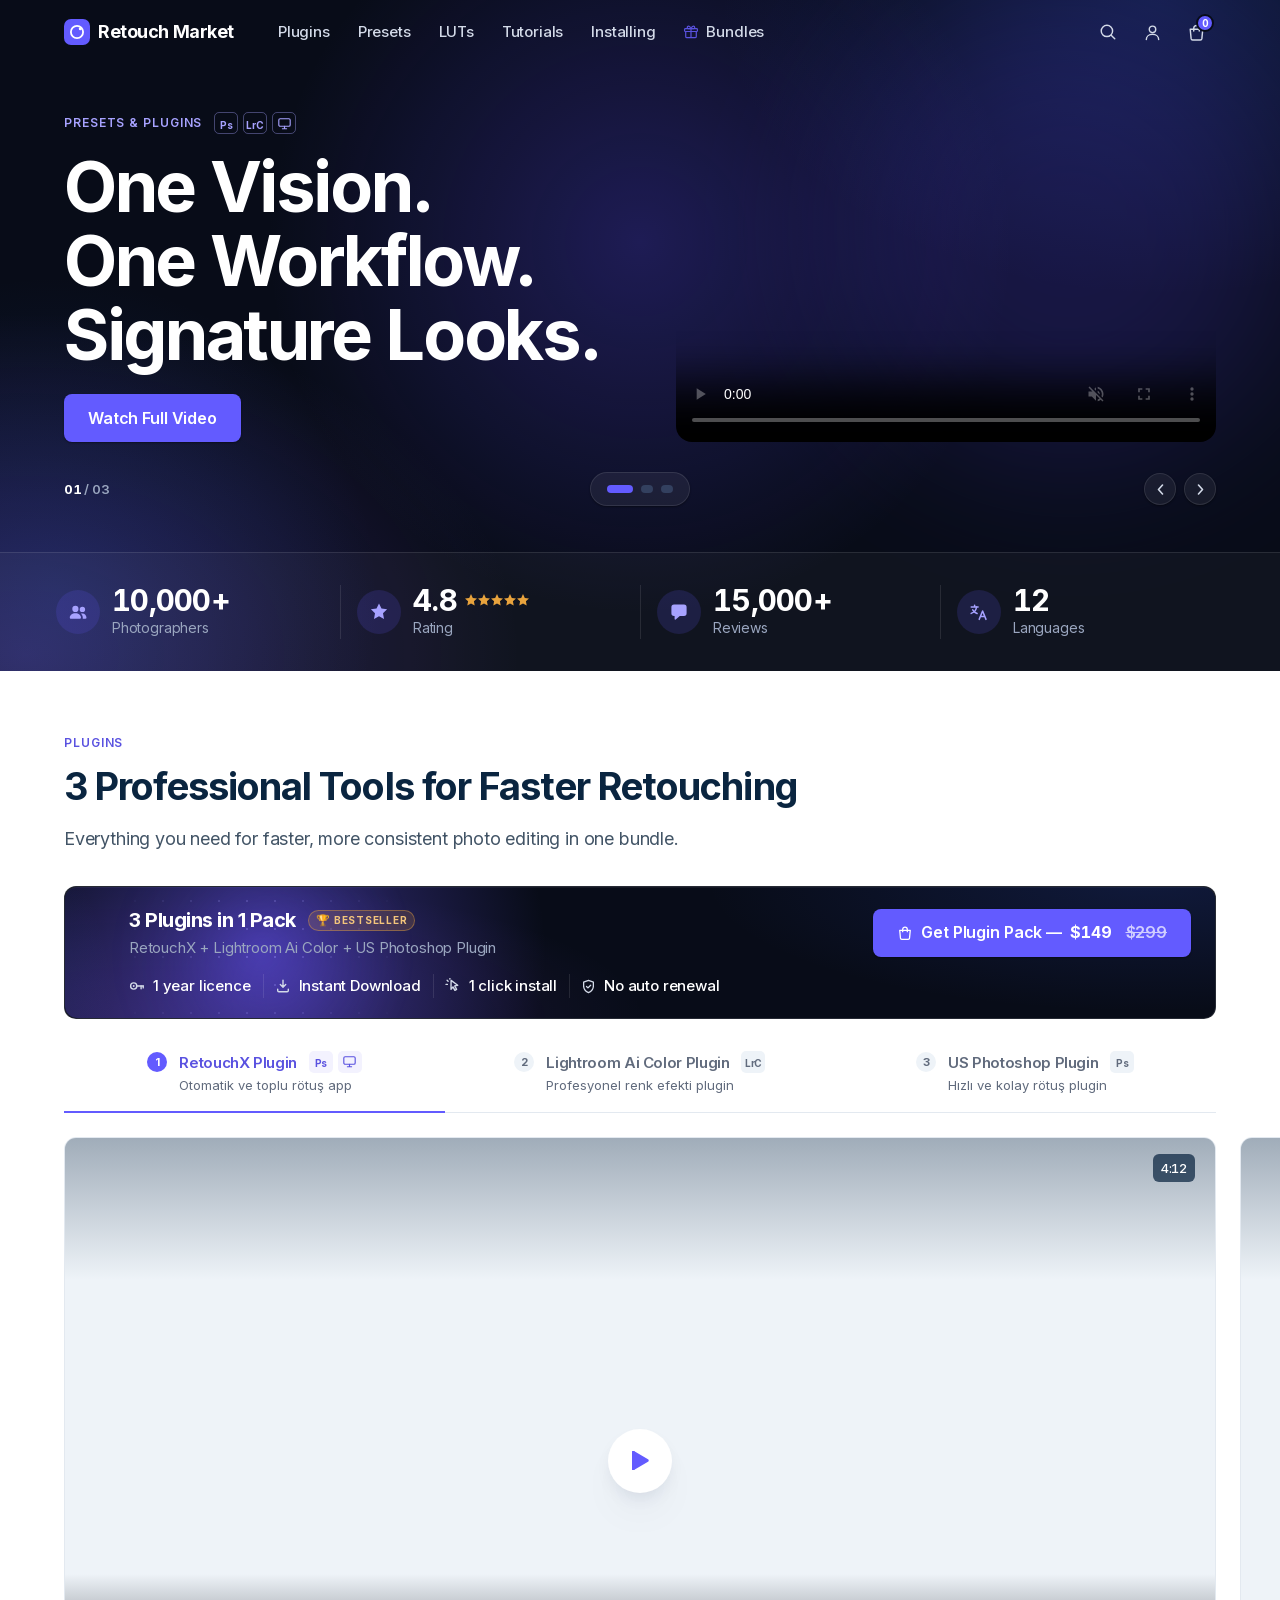
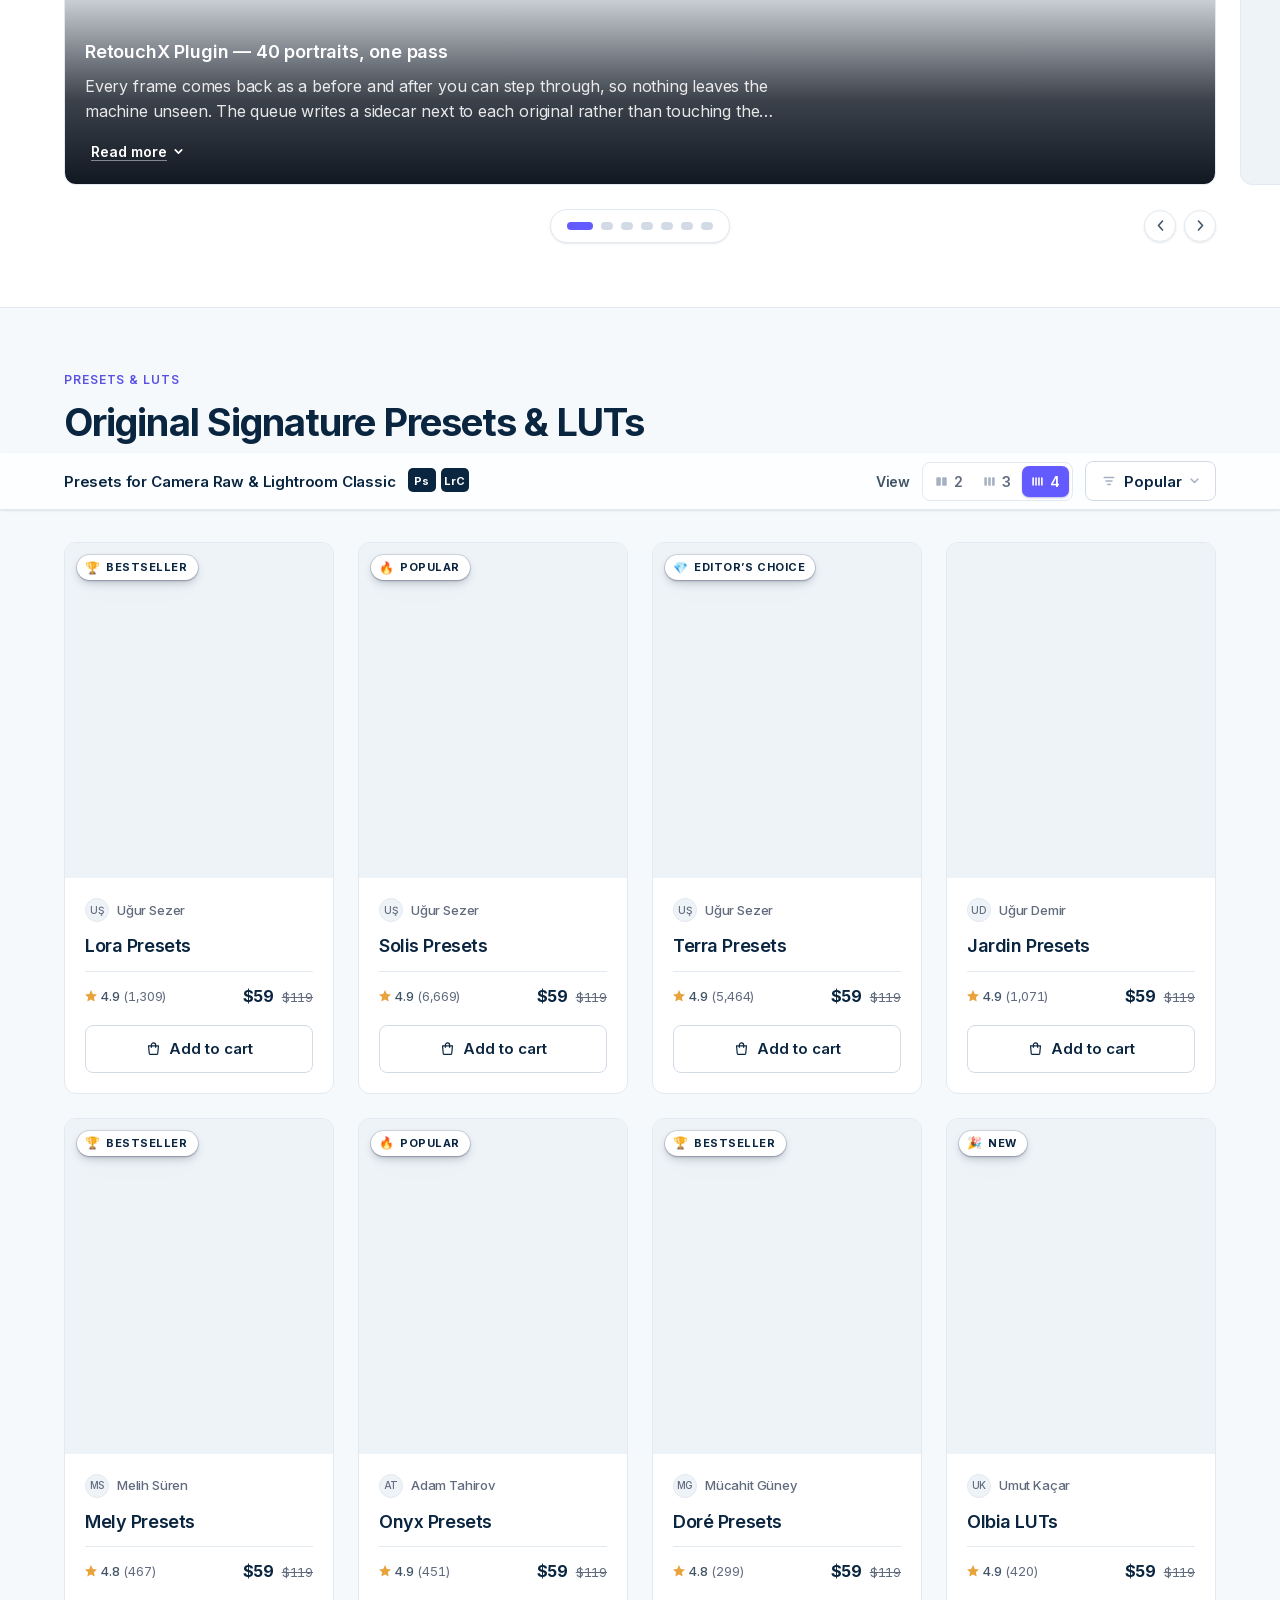
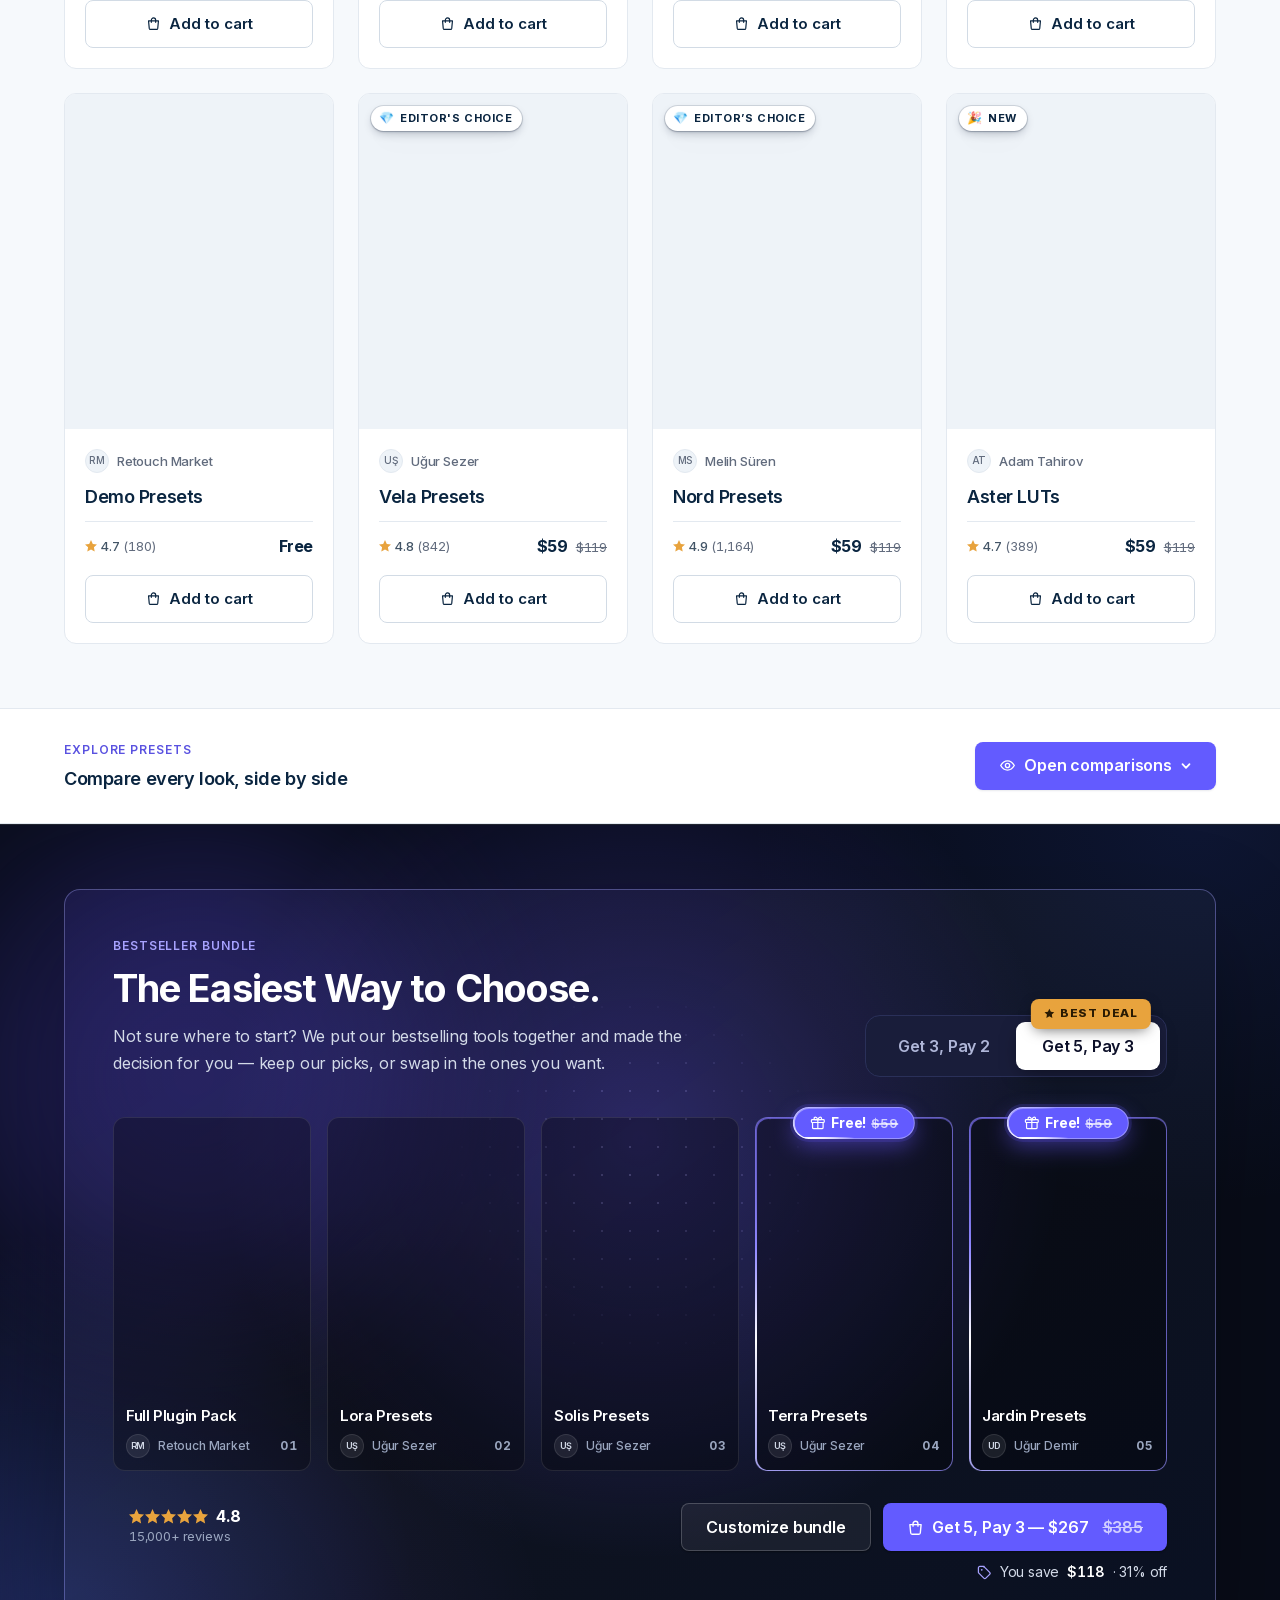
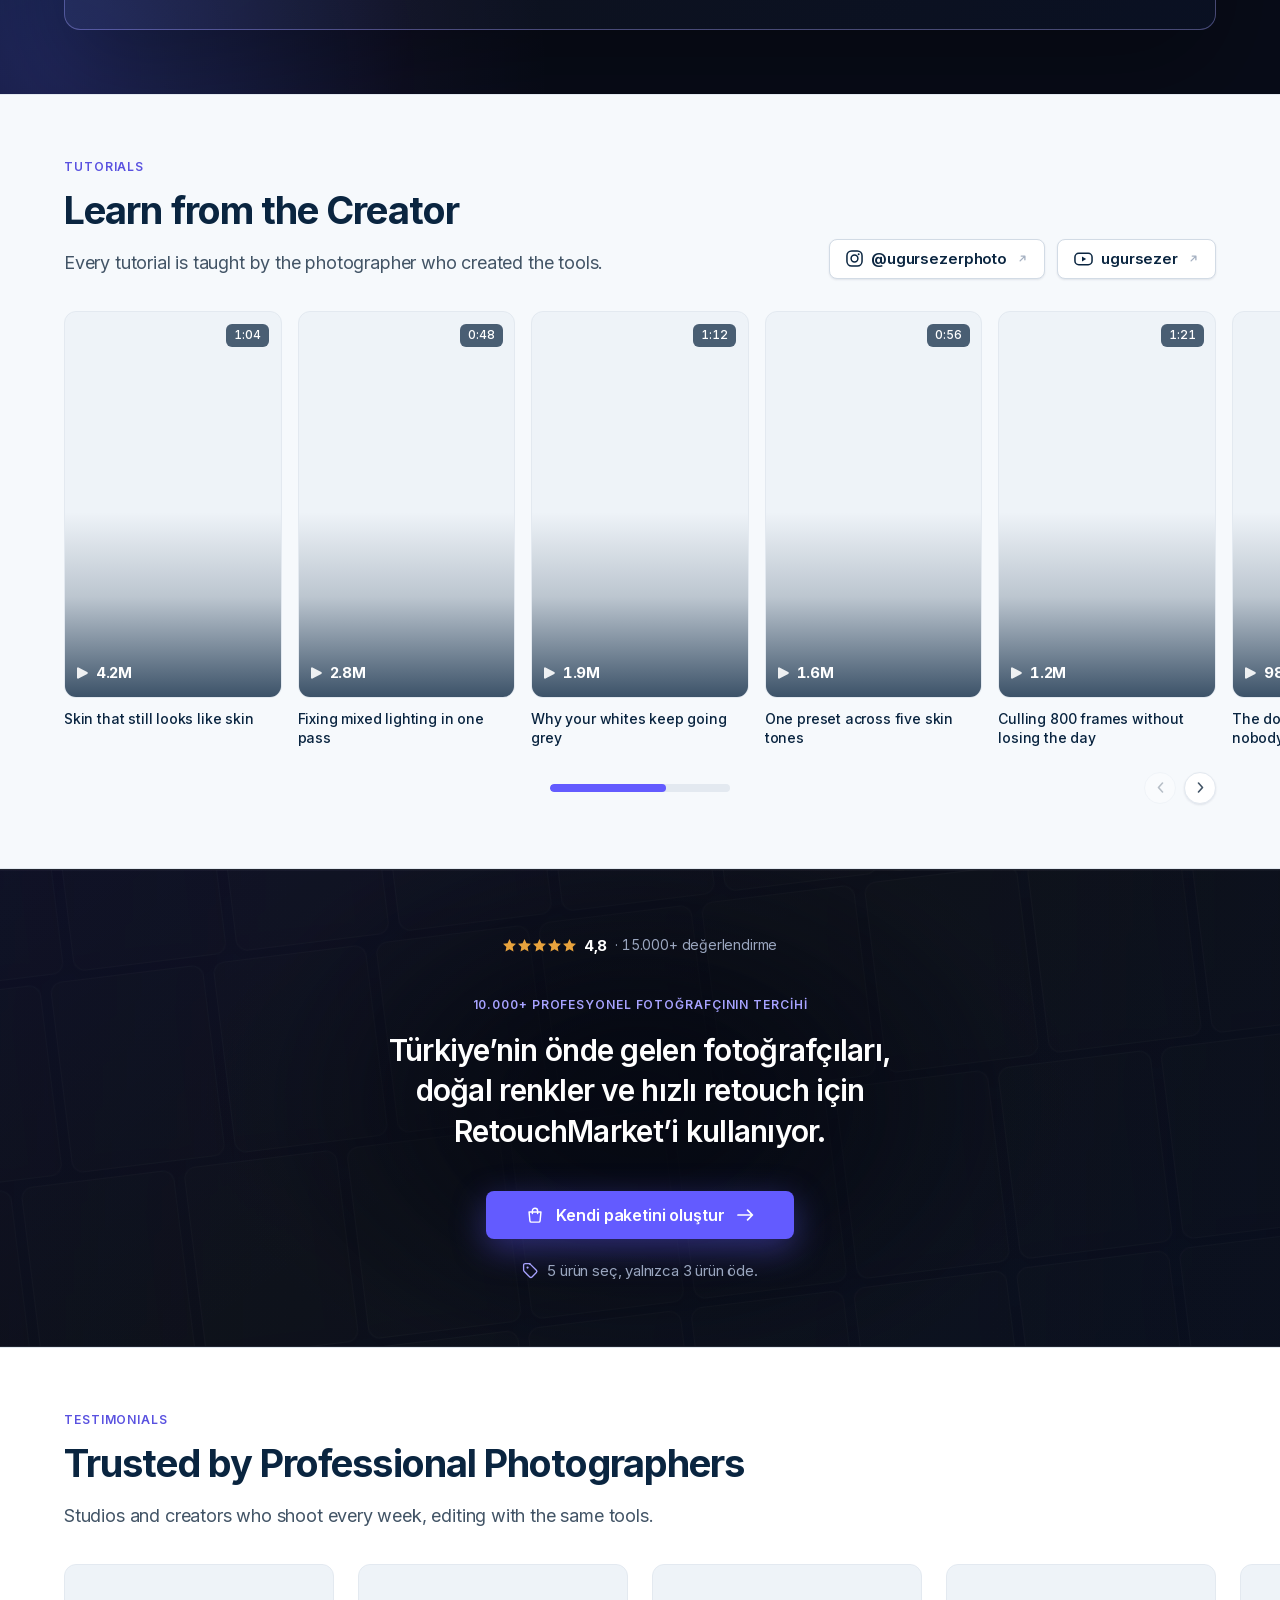
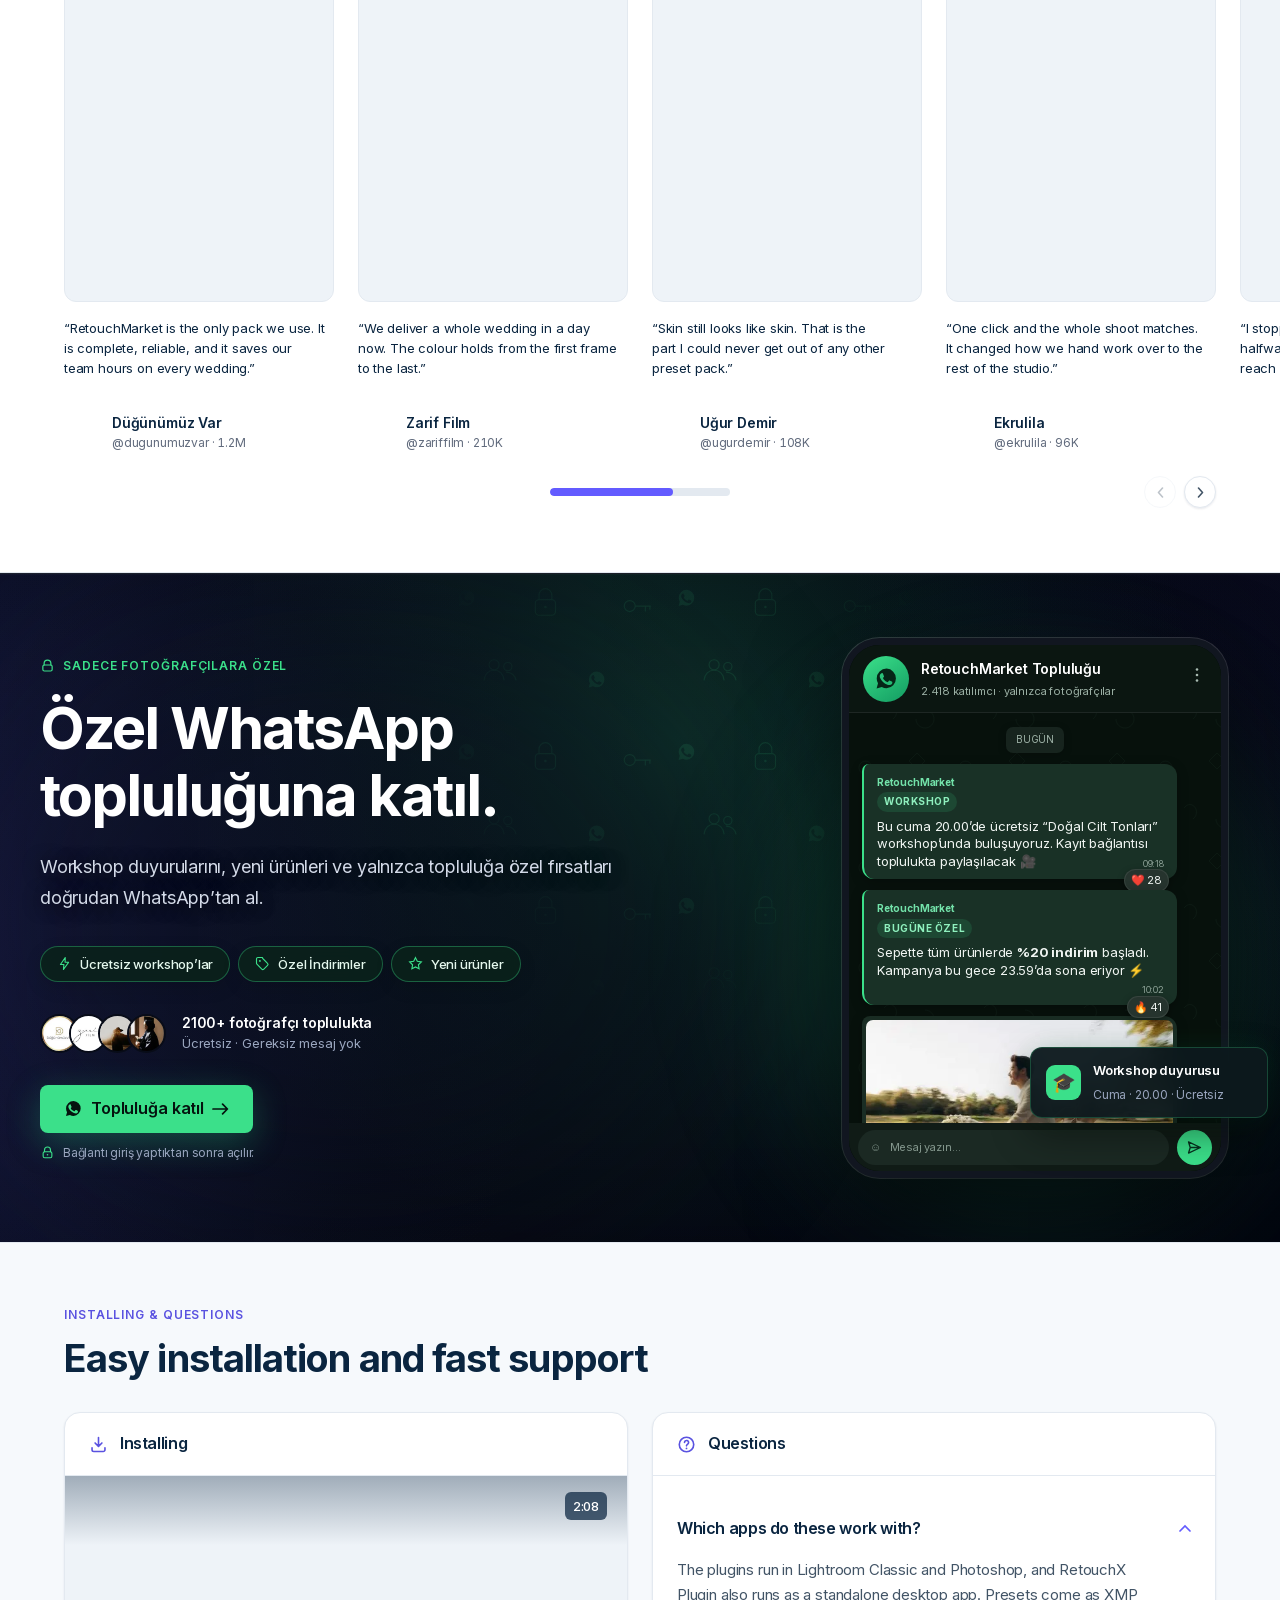
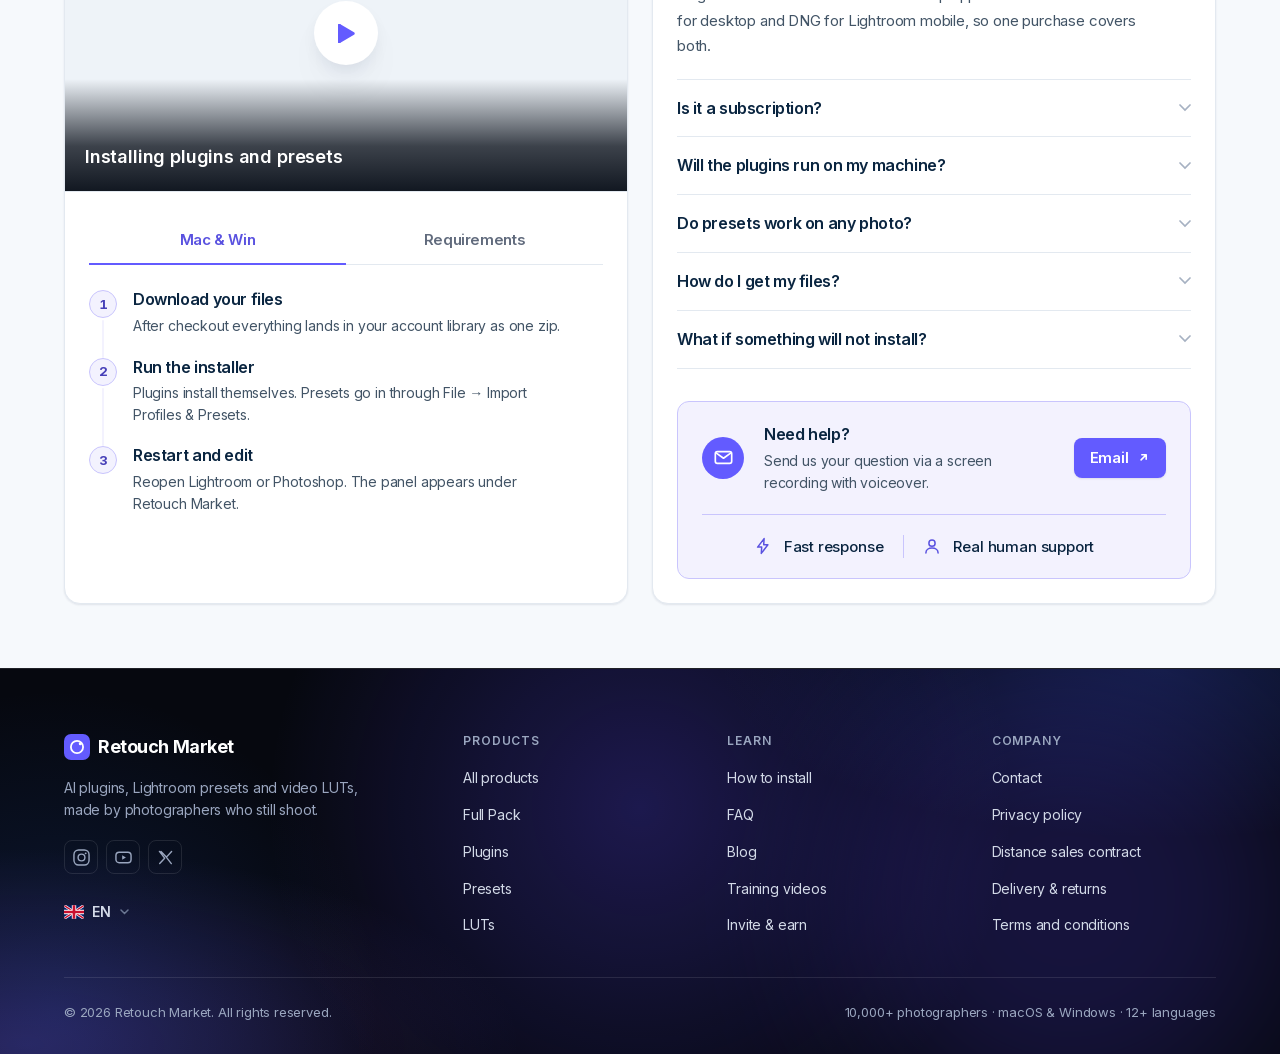
==== index.html @ 9ca44b15 "Keep this page out of the search results It is a work in progress at a shareable address, not somewh" ====
<!DOCTYPE html>
<html lang="en">
<head>
<meta charset="utf-8">
<meta name="viewport" content="width=device-width, initial-scale=1, viewport-fit=cover">
<title>Retouch Market — AI plugins, Lightroom presets & LUTs</title>
<meta name="description" content="AI photo editing plugins, Lightroom presets and video LUTs from working photographers. Instant download, macOS and Windows.">
<!-- Not for the index. This is a work in progress at a shareable address,
     not a page anyone should arrive at from a search. `noindex` is what
     actually keeps it out; `nofollow` stops it passing weight to the real
     site, and `noarchive` stops a cached copy outliving it. There is
     deliberately no robots.txt: this is a project page under /rm27/, and a
     crawler only ever reads robots.txt from the domain root — one here would
     do nothing, and a rule that did block the path would stop the crawler
     reading the line below, which is the one that does the work. -->
<meta name="robots" content="noindex, nofollow, noarchive">
<meta name="googlebot" content="noindex, nofollow, noarchive">
<meta name="theme-color" content="#FFFFFF">
<!-- Inter, served from this site rather than from Google. The page used to
     fetch it from fonts.googleapis.com, which means the type — and so every
     measurement on this page — depended on a third party being reachable.
     Inter ships as one variable file per subset now, so two files cover
     every weight the page uses. latin-ext is not optional here: ğ, ş, İ and
     the rest of the Turkish set live in it. -->
<link rel="preload" href="fonts/inter-latin.woff2" as="font" type="font/woff2" crossorigin>
<!-- The product panel a pack opens into. Dropped in as shipped: it brings its
     own CSS, builds its own markup, and everything it owns is rmp- prefixed,
     so none of it can reach the page's own .btn / .nav / .price / .rate /
     .rail / .wrap / .badge / .close. Its tokens are scoped to its own root
     and never touch this page's :root. -->
<link rel="stylesheet" href="rm-pdp.css">
<script src="rm-pdp.js" defer></script>
<script>document.documentElement.className+=' has-js';</script>
<style>
@font-face{font-family:'Inter';font-style:normal;font-weight:100 900;font-display:swap;
  src:url('fonts/inter-latin.woff2') format('woff2');
  unicode-range:U+0000-00FF, U+0131, U+0152-0153, U+02BB-02BC, U+02C6, U+02DA, U+02DC, U+0304, U+0308, U+0329, U+2000-206F, U+20AC, U+2122, U+2191, U+2193, U+2212, U+2215, U+FEFF, U+FFFD}
@font-face{font-family:'Inter';font-style:normal;font-weight:100 900;font-display:swap;
  src:url('fonts/inter-latin-ext.woff2') format('woff2');
  unicode-range:U+0100-02BA, U+02BD-02C5, U+02C7-02CC, U+02CE-02D7, U+02DD-02FF, U+0304, U+0308, U+0329, U+1D00-1DBF, U+1E00-1E9F, U+1EF2-1EFF, U+2020, U+20A0-20AB, U+20AD-20C0, U+2113, U+2C60-2C7F, U+A720-A7FF}
/* ════════════════════════════════════════════════════════════════
   DESIGN TOKENS
   Every value on this page comes from here. No magic numbers.
   ════════════════════════════════════════════════════════════════ */
:root{
  /* ── Brand ramp ─────────────────────────────────────────────── */
  --accent-50:#F3F2FE;
  --accent-100:#E5E3FE;
  --accent-200:#C9C5FD;
  --accent-500:#635BFF;      /* fills, marks, active states       */
  --accent-600:#5A52E0;      /* accent on TEXT — 5.4:1 on white   */
  --accent-700:#4740B8;

  /* ── Neutral ramp (cool ink, tuned for light surfaces) ──────── */
  --n-0:#FFFFFF;
  --n-25:#FCFDFE;
  --n-50:#F6F9FC;
  --n-100:#EEF3F8;
  --n-200:#E3E9F0;
  --n-300:#D2DBE5;
  --n-400:#A6B1C2;
  --n-500:#616B7D;           /* muted ink — AA on every surface   */
                             /* it lands on: white 5.4, n-50 5.1, */
                             /* n-100 4.8, accent-50 4.9          */
  --n-600:#556376;
  --n-700:#425466;           /* 8.6:1 — body copy                 */
  --n-800:#22364F;
  --n-900:#0A2540;           /* 15:1 — headings                   */

  /* ── Semantic surfaces ──────────────────────────────────────── */
  --bg:var(--n-0);
  --bg-subtle:var(--n-50);
  --surface:var(--n-0);
  --surface-sunken:var(--n-100);
  --border:var(--n-200);
  --border-strong:var(--n-300);

  /* ── Semantic ink ───────────────────────────────────────────── */
  --fg:var(--n-900);
  --fg-body:var(--n-700);
  --fg-muted:var(--n-500);
  --fg-faint:var(--n-400);
  --fg-on-accent:#FFFFFF;
  --accent:var(--accent-500);
  --accent-fg:var(--accent-600);
  --accent-bg:var(--accent-50);
  --accent-border:var(--accent-200);
  --star:#E8A33D;            /* ratings only — never used as an accent */
  /* taking something away is not adding it, so it never wears the accent.
     One hue, two grounds: --danger fills a button on white, --danger-fg
     draws one on the dark band. */
  --danger:#C0392E;
  --danger-fg:#FF9A9A;
  /* finished, rather than available: the only green on the page */
  --ok:#1A7F4B;
  --ok-700:#166B3F;
  /* the tinted pair, for a surface that is green rather than a mark that is:
     the fill is that green at a tenth, the edge at just under a third, both
     over white. 5.9:1 for the ink on the fill. */
  --ok-bg:#E9F4EE;
  --ok-edge:#B9DCC9;

  /* ── Type family ────────────────────────────────────────────── */
  --font:"Inter", -apple-system, BlinkMacSystemFont, "Segoe UI", Roboto,
         "Helvetica Neue", Arial, sans-serif;

  /* ── Type scale — 12 steps, no half-pixels ──────────────────── */
  --fs-1:12px;   /* micro labels, caps            */
  --fs-2:13px;   /* meta, captions                */
  --fs-3:14px;   /* secondary UI                  */
  --fs-4:15px;   /* UI default, buttons, nav      */
  --fs-5:16px;   /* body                          */
  --fs-6:18px;   /* lede, card + step titles      */
  --fs-7:20px;   /* large lede                    */
  --fs-8:24px;   /* h3 display                    */
  --fs-9:30px;
  --fs-10:38px;  /* h2 ceiling                    */
  --fs-11:48px;
  --fs-12:58px;  /* h1 ceiling — the page's peak  */
  --h1-size:clamp(38px,5.6vw,76px);   /* the headline's CEILING, never its floor */
  --h1-lines:3;                       /* how many of those lines the box reserves */

  /* ── Line heights — bigger text, tighter leading ────────────── */
  --lh-display:1.06;
  --lh-tight:1.16;
  --lh-snug:1.35;
  --lh-normal:1.55;
  --lh-relaxed:1.7;

  /* ── Tracking ───────────────────────────────────────────────── */
  --tr-display:-.034em;
  --tr-heading:-.024em;
  --tr-body:-.011em;
  --tr-caps:.075em;

  /* ── Weights — four, and only four ──────────────────────────── */
  --fw-regular:400;
  --fw-medium:500;
  --fw-semibold:600;
  --fw-bold:700;

  /* ── Space scale — 4pt grid ─────────────────────────────────── */
  --s-1:4px;   --s-2:8px;   --s-3:12px;  --s-4:16px;
  --s-5:20px;  --s-6:24px;  --s-7:32px;  --s-8:40px;
  --s-9:48px;  --s-10:64px; --s-11:80px; --s-12:96px;

  /* ── Radii — one value per element type ─────────────────────── */
  --r-control:8px;   /* buttons, inputs, nav items */
  --r-card:12px;     /* cards, players, panels     */
  --r-panel:16px;    /* large framed media, bands  */
  --r-full:999px;    /* chips, tags, avatars       */

  /* ── Elevation — tinted to the blue-grey surface, never flat ── */
  --sh-1:0 1px 2px rgba(10,37,64,.06), 0 1px 3px rgba(10,37,64,.04);
  --sh-2:0 2px 5px rgba(10,37,64,.06), 0 6px 16px -6px rgba(10,37,64,.10);
  --sh-3:0 8px 20px -8px rgba(10,37,64,.14), 0 24px 48px -20px rgba(10,37,64,.20);

  /* ── Layout ─────────────────────────────────────────────────── */
  --container:1200px;
  --gutter:var(--s-6);
  --nav-h:64px;
  --section-y:var(--s-10);

  /* ── Motion ─────────────────────────────────────────────────── */
  --ease:cubic-bezier(.16,.72,.3,1);
  --dur-1:.15s;
  --dur-2:.24s;
  --dur-3:.45s;
}

/* ════════════════════════════════════════════════════════════════
   RESET + BASE
   ════════════════════════════════════════════════════════════════ */
*,*::before,*::after{box-sizing:border-box}
html{-webkit-text-size-adjust:100%;scroll-behavior:smooth}
body{
  margin:0;background:var(--bg);color:var(--fg-body);
  font-family:var(--font);font-size:var(--fs-5);line-height:var(--lh-normal);
  letter-spacing:var(--tr-body);
  font-feature-settings:"cv05" 1,"cv11" 1;
  -webkit-font-smoothing:antialiased;-moz-osx-font-smoothing:grayscale;
}
img{display:block;max-width:100%}
a{color:inherit;text-decoration:none}
button{font:inherit;color:inherit;background:none;border:0;cursor:pointer}
ul,ol,dl,dd{margin:0;padding:0}
li{list-style:none}
:focus-visible{outline:2px solid var(--accent);outline-offset:2px;border-radius:var(--r-control)}
::selection{background:var(--accent-100);color:var(--n-900)}

.wrap{width:100%;max-width:var(--container);margin:0 auto;padding:0 var(--gutter)}
.skip{position:absolute;left:-9999px}
.skip:focus{
  left:var(--gutter);top:var(--s-3);z-index:99;background:var(--accent);
  color:var(--fg-on-accent);padding:var(--s-3) var(--s-5);border-radius:var(--r-control);
}
.vh{position:absolute;width:1px;height:1px;overflow:hidden;clip:rect(0 0 0 0);white-space:nowrap}

/* ════════════════════════════════════════════════════════════════
   TYPOGRAPHY — one ladder: h1 > h2 > h3 > body > meta
   ════════════════════════════════════════════════════════════════ */
h1,h2,h3,h4{color:var(--fg);margin:0;font-weight:var(--fw-semibold);letter-spacing:var(--tr-heading);text-wrap:balance}

h1{
  font-size:var(--h1-size);
  line-height:var(--lh-display);
  font-weight:var(--fw-bold);
  letter-spacing:var(--tr-display);
}
h2{
  font-size:clamp(28px,3.2vw,var(--fs-10));
  line-height:var(--lh-tight);
  font-weight:var(--fw-bold);
}
h3{font-size:var(--fs-6);line-height:var(--lh-snug)}

.eyebrow{
  display:block;margin:0 0 var(--s-3);
  font-size:var(--fs-1);font-weight:var(--fw-semibold);line-height:1.4;
  letter-spacing:var(--tr-caps);text-transform:uppercase;color:var(--accent-fg);
}
.lede{
  margin:var(--s-4) 0 0;
  font-size:var(--fs-6);line-height:var(--lh-relaxed);
  color:var(--fg-body);max-width:54ch;text-wrap:pretty;
}
.tnum{font-variant-numeric:tabular-nums}

/* ════════════════════════════════════════════════════════════════
   BUTTONS — one primary, one secondary, one tertiary. No more.
   ════════════════════════════════════════════════════════════════ */
.btn{
  display:inline-flex;align-items:center;justify-content:center;gap:var(--s-2);
  height:40px;padding:0 var(--s-4);border-radius:var(--r-control);
  font-size:var(--fs-4);font-weight:var(--fw-semibold);letter-spacing:-.008em;
  white-space:nowrap;
  transition:background var(--dur-1) var(--ease), box-shadow var(--dur-1) var(--ease),
             border-color var(--dur-1) var(--ease), color var(--dur-1) var(--ease);
}
.btn--lg{height:48px;padding:0 var(--s-6);font-size:var(--fs-5)}

.btn--primary{background:var(--accent);color:var(--fg-on-accent);box-shadow:var(--sh-1)}
.btn--primary:hover{background:var(--accent-700);box-shadow:var(--sh-2)}

.btn--secondary{background:var(--surface);color:var(--fg);border:1px solid var(--border-strong);box-shadow:var(--sh-1)}
.btn--secondary:hover{border-color:var(--n-400);background:var(--n-25)}

.link{
  display:inline-flex;align-items:center;gap:var(--s-2);
  font-size:var(--fs-4);font-weight:var(--fw-semibold);color:var(--accent-fg);
}
.link svg{flex:none;transition:transform var(--dur-2) var(--ease)}
.link:hover svg{transform:translateX(3px)}

/* ════════════════════════════════════════════════════════════════
   1 · TOP NAV
   ════════════════════════════════════════════════════════════════ */
.nav{
  position:sticky;top:0;z-index:50;height:var(--nav-h);
  background:rgba(255,255,255,.82);backdrop-filter:saturate(180%) blur(14px);
  -webkit-backdrop-filter:saturate(180%) blur(14px);
  border-bottom:1px solid transparent;
  transition:border-color var(--dur-2) var(--ease), box-shadow var(--dur-2) var(--ease),
             transform var(--dur-2) var(--ease);
}
.nav.is-stuck{border-bottom-color:var(--border);box-shadow:var(--sh-1)}
/* ── the bar steps aside for the shelf's own bar ──────────────────
   Two bars stacked under each other is 120px of chrome over a page you are
   trying to read. So while the shelf's bar is holding the top of the screen,
   scrolling down slides this one out of the way and scrolling up brings it
   straight back — and the shelf's bar comes up into the space it left, by
   exactly the height it left, so there is never a gap between them or a
   moment where they overlap. Both are the same transform on the same
   transition, which is why they cannot fall out of step. Nothing here moves
   unless the shelf's bar is pinned; everywhere else on the page the top bar
   behaves as it always has. */
.nav-away .nav{transform:translateY(-100%)}
.nav-away .shelfbar.is-pinned{transform:translateY(calc(var(--nav-h) * -1))}
.nav__in{display:flex;align-items:center;gap:var(--s-7);height:var(--nav-h)}

.brand{display:flex;align-items:center;gap:var(--s-2);flex:none}
.brand b{font-size:var(--fs-6);font-weight:var(--fw-bold);letter-spacing:var(--tr-heading);color:var(--fg)}

.nav__links{display:flex;align-items:center;gap:var(--s-1)}
.nav__links a{
  padding:var(--s-2) var(--s-3);border-radius:var(--r-control);
  font-size:var(--fs-4);font-weight:var(--fw-medium);color:var(--fg-body);
  transition:color var(--dur-1) var(--ease), background var(--dur-1) var(--ease);
}
.nav__links a:hover{color:var(--fg);background:var(--surface-sunken)}
.nav__links a[aria-current="page"]{color:var(--fg);font-weight:var(--fw-semibold)}
/* the one link in the row that is an offer rather than a place, so it
   carries the mark and the emphasis the others do not */
.nav__deal{display:inline-flex;align-items:center;gap:7px;font-weight:var(--fw-semibold)}
/* the one link in the row that is an offer rather than a place, so the mark
   answers the pointer: the lid comes off, three bits come up out of the box,
   and the word steps aside to let them. Nothing moves until it is hovered and
   none of it moves for long. */
.nav__gift{position:relative;flex:none;display:inline-grid;place-items:center;width:16px;height:16px}
.nav__gift svg{width:16px;height:16px;color:var(--accent-fg);
  transition:transform var(--dur-2) var(--ease)}
.nav__lid{transform-box:fill-box;transform-origin:center;
  transition:transform 300ms cubic-bezier(.2,1.5,.35,1)}
.nav__deal-t{transition:transform var(--dur-2) var(--ease)}
.nav__deal:hover .nav__gift svg,.nav__deal:focus-visible .nav__gift svg{transform:translateY(1px)}
.nav__deal:hover .nav__lid,.nav__deal:focus-visible .nav__lid{transform:translateY(-3.5px) rotate(-7deg)}
.nav__deal:hover .nav__deal-t,.nav__deal:focus-visible .nav__deal-t{transform:translateX(2px)}
/* the three bits: same disc, different way out */
.nav__gift i{
  position:absolute;left:50%;top:2px;width:3px;height:3px;border-radius:var(--r-full);
  background:var(--accent-fg);opacity:0;pointer-events:none;
}
.nav__gift i:nth-of-type(1){--dx:-8px;--dy:-11px}
.nav__gift i:nth-of-type(2){--dx:0px;--dy:-14px;width:3.5px;height:3.5px}
.nav__gift i:nth-of-type(3){--dx:8px;--dy:-10px}
.nav__deal:hover .nav__gift i,.nav__deal:focus-visible .nav__gift i{
  animation:giftPop 640ms cubic-bezier(.18,.72,.3,1);
}
.nav__gift i:nth-of-type(2){animation-delay:50ms}
.nav__gift i:nth-of-type(3){animation-delay:100ms}
@keyframes giftPop{
  0%{opacity:0;transform:translate(-50%,2px) scale(.4)}
  18%{opacity:1;transform:translate(calc(-50% + var(--dx) * .45), calc(var(--dy) * .55)) scale(1)}
  100%{opacity:0;transform:translate(calc(-50% + var(--dx)), var(--dy)) scale(.55)}
}
@media (prefers-reduced-motion:reduce){
  .nav__gift svg,.nav__lid,.nav__deal-t{transition:none}
  .nav__deal:hover .nav__gift svg,.nav__deal:hover .nav__lid,.nav__deal:hover .nav__deal-t{transform:none}
  .nav__deal:hover .nav__gift i,.nav__deal:focus-visible .nav__gift i{animation:none}
}


/* Shopify's header logic: search and basket are the same icon button, same
   box, same stroke. A filled input box next to a bare icon reads as two
   different weights — the field lives in a drawer instead. */
.nav__icons{display:flex;align-items:center;gap:var(--s-1);flex:none;margin-left:auto}
.iconbtn{
  position:relative;display:grid;place-items:center;flex:none;
  width:40px;height:40px;border-radius:var(--r-control);color:var(--fg-body);
  transition:background var(--dur-1) var(--ease), color var(--dur-1) var(--ease);
}
.iconbtn:hover{background:var(--surface-sunken);color:var(--fg)}
/* held open: the same wash as hover, one step firmer, so it reads as pressed
   rather than as a tile that arrived from somewhere else */
.iconbtn[aria-expanded="true"]{background:var(--n-100);color:var(--fg)}
/* the number is the fact; when it changes it says so once */
.cart__n.is-hit{animation:countHit 380ms cubic-bezier(.2,1.5,.32,1)}
@keyframes countHit{0%{transform:scale(1)}38%{transform:scale(1.36)}68%{transform:scale(.94)}100%{transform:scale(1)}}
.cart__n{
  position:absolute;top:2px;right:2px;min-width:18px;height:18px;padding:0 3px;
  border-radius:var(--r-full);background:var(--accent);color:var(--fg-on-accent);
  font-size:10px;font-weight:var(--fw-bold);line-height:14px;text-align:center;
  border:2px solid var(--bg);box-sizing:border-box;font-variant-numeric:tabular-nums;
}

/* search drawer */
.searchbar{
  display:none;position:absolute;top:var(--nav-h);left:0;right:0;z-index:55;
  background:var(--surface);border-bottom:1px solid var(--border);
  box-shadow:var(--sh-2);padding:var(--s-4) 0;
}
.searchbar.is-on{display:block}
.searchbar__in{display:flex;align-items:center;gap:var(--s-3)}
.searchbar__field{position:relative;display:flex;align-items:center;flex:1}
.searchbar__field svg{position:absolute;left:var(--s-4);color:var(--fg-muted);pointer-events:none}
.searchbar__field input{
  width:100%;height:46px;padding:0 var(--s-4) 0 46px;
  border:1px solid var(--border-strong);border-radius:var(--r-control);
  background:var(--surface);color:var(--fg);font:inherit;font-size:var(--fs-5);
  transition:border-color var(--dur-1) var(--ease), box-shadow var(--dur-1) var(--ease);
}
.searchbar__field input::placeholder{color:var(--fg-muted)}
.searchbar__field input:focus{outline:none;border-color:var(--accent);box-shadow:0 0 0 3px var(--accent-bg)}
.searchbar__field input::-webkit-search-cancel-button{-webkit-appearance:none}

/* language: a dropdown, current language always readable on the trigger */
.langpick{position:relative;flex:none}
.langpick__btn{
  display:inline-flex;align-items:center;gap:var(--s-2);height:36px;padding:0 var(--s-2);
  border-radius:var(--r-control);font-size:var(--fs-3);font-weight:var(--fw-semibold);
  color:var(--fg-body);transition:background var(--dur-1) var(--ease), color var(--dur-1) var(--ease);
}
.langpick__btn:hover,.langpick__btn[aria-expanded="true"]{background:var(--surface-sunken);color:var(--fg)}
.langpick__btn .chev{color:var(--fg-faint);transition:transform var(--dur-2) var(--ease)}
.langpick__btn[aria-expanded="true"] .chev{transform:rotate(180deg)}
.langpick__flag{display:flex}
.langpick__code{font-variant-numeric:tabular-nums;letter-spacing:.02em}
.langpick__menu{
  position:absolute;top:calc(100% + 6px);right:0;z-index:60;min-width:176px;padding:var(--s-1);
  border-radius:var(--r-control);
  /* opaque, always. --surface is a 6% white wash on the dark grounds — right
     for a card lying on one, wrong for a menu that has to cover what is under
     it. Each ground names its own solid instead. */
  background:var(--pop, var(--surface));
  border:1px solid var(--border);box-shadow:var(--sh-2);
}
.langpick__menu[hidden]{display:none}
.langpick__menu button{
  display:flex;align-items:center;gap:var(--s-3);width:100%;
  padding:var(--s-2) var(--s-3);border-radius:6px;
  font-size:var(--fs-3);font-weight:var(--fw-medium);color:var(--fg-body);
  transition:background var(--dur-1) var(--ease), color var(--dur-1) var(--ease);
}
.langpick__menu button:hover{background:var(--surface-sunken);color:var(--fg)}
.langpick__menu button[aria-current="true"]{color:var(--fg);font-weight:var(--fw-semibold)}
.langpick__check{margin-left:auto;color:var(--accent);opacity:0}
.langpick__menu button[aria-current="true"] .langpick__check{opacity:1}
.langpick--up .langpick__menu{top:auto;bottom:calc(100% + 6px);left:0;right:auto}
.langpick--up .langpick__btn{padding-left:0}

.flag{display:block;width:20px;height:14px;border-radius:2px;flex:none;box-shadow:0 0 0 1px rgba(10,37,64,.10)}

.nav__toggle{
  display:none;width:40px;height:40px;align-items:center;justify-content:center;
  margin-left:auto;border-radius:var(--r-control);color:var(--fg);
}
.nav__toggle:hover{background:var(--surface-sunken)}
.nav__panel{display:none}

/* ════════════════════════════════════════════════════════════════
   2 · HERO SLIDER
   One slide visible at a time. The eyebrow is a single word naming what
   the slide is about; the dots, counter and arrows make the slide count
   obvious at a glance rather than after a 6-second wait.
   ════════════════════════════════════════════════════════════════ */
.hero{padding:var(--s-9) 0 var(--s-8);background:var(--bg);position:relative}

.slide{display:none}
.slide.is-on,.slide.is-out{
  display:grid;grid-template-columns:minmax(0,1fr) minmax(0,540px);
  gap:var(--s-10);align-items:stretch;
}
/* the slide leaving keeps its place for a sixth of a second, out of flow, so
   the two cross instead of the page blinking through its own background. It
   only fades — nothing moves out, because a thing on its way out has no
   business drawing the eye. */
.slide.is-out{
  position:absolute;left:0;right:0;top:0;pointer-events:none;z-index:1;
}
/* Nothing on arrival. The page opening is not an event the page should
   comment on, and a fade in front of the headline is a fade in front of the
   first thing anyone reads.
   A swap is an event, and it is the reader's own — so it goes the way they
   sent it. Next brings the new slide in from the right and takes the old one
   off to the left; back does the reverse. Direction is the whole message: it
   says a row moved, not that something blinked. */
/* the headline and the way in, and nothing else: the eyebrow, the frame and
   the video underneath it are the furniture of the slide and stay where they
   are. Two things move, and they are the two things the slide is for. */
.slide.is-on.is-fresh .slide__title{animation:heroInR 380ms var(--ease) both}
.slide.is-on.is-fresh .hero__actions{animation:heroInR 380ms var(--ease) 90ms both}
.slide.is-on.is-fresh.is-back .slide__title,
.slide.is-on.is-fresh.is-back .hero__actions{animation-name:heroInL}
@keyframes heroInR{from{opacity:0;transform:translateX(34px)}to{opacity:1;transform:none}}
@keyframes heroInL{from{opacity:0;transform:translateX(-34px)}to{opacity:1;transform:none}}
.slide.is-out{animation:heroOutL 240ms var(--ease) both}
.slide.is-out.is-back{animation-name:heroOutR}
@keyframes heroOutL{to{opacity:0;transform:translateX(-24px)}}
@keyframes heroOutR{to{opacity:0;transform:translateX(24px)}}
/* arriving at the hero — which is the page opening — the same two things
   come up rather than across: there is nothing to have come from */
.slide.is-on.is-first .slide__title{animation:heroUp 680ms cubic-bezier(.2,.64,.22,1) both}
.slide.is-on.is-first .hero__actions{animation:heroUp 680ms cubic-bezier(.2,.64,.22,1) 150ms both}
@keyframes heroUp{
  from{opacity:0;transform:translateY(30px) scale(.985)}
  to{opacity:1;transform:none}
}
/* the button and the video end on the same line: the copy is a column with the
   actions pushed to its foot, and the frame is parked at the foot of its own
   column. Whatever slack the two columns differ by now falls above the video
   instead of splitting either side of it. */
.slide__copy{display:flex;flex-direction:column}
.slide__media{display:flex;flex-direction:column;justify-content:flex-end}
.slide__copy .eyebrow{margin-bottom:var(--s-4)}
/* exactly three lines of the base size are reserved whatever the headline
   runs to, so the slide never changes height between slides. JS steps the
   font down when a headline would need a fourth line. */
/* the width cap lives on the box, in terms of the BASE size — if it sat on
   the h1 as 16ch it would shrink in step with the font and the line count
   would never drop */
.hero__slides{position:relative}
/* THE HEADLINE BOX. Its width is the whole copy column and its height is
   --h1-lines lines of the largest size the headline is allowed to take. It is
   the same box on every slide and it never moves — the type inside it is what
   gives way. */
.slide__title{
  min-height:calc(var(--h1-size) * var(--lh-display) * var(--h1-lines));
  max-width:none;
  display:flex;align-items:flex-start;
}
.slide h1{margin:0;max-width:none;overflow-wrap:break-word}
/* margin-top:auto, not a fixed step: the gap under the headline is whatever is
   left over, and it collapses to the floor below when nothing is left */
.hero__actions{display:flex;flex-wrap:wrap;gap:var(--s-3);margin-top:auto;padding-top:var(--s-4)}

/* the hero image: a plain 16:9 frame, no overlay, no shadow */
.showcase__frame{
  position:relative;aspect-ratio:16/9;overflow:hidden;
  border-radius:var(--r-panel);border:1px solid var(--border);
  background:var(--surface-sunken);
}
.showcase__frame img,.showcase__v{display:block;width:100%;height:100%;object-fit:cover}

/* ── slide controls ─────────────────────────────────────────────── */
/* three columns so the dots land in the middle of the copy column and the
   arrows at its bottom right — the same shape every other row on the page
   uses to say "this scrolls" */
.hero__nav{
  display:grid;grid-template-columns:minmax(0,1fr) auto minmax(0,1fr);align-items:center;gap:var(--s-4);
  margin-top:var(--s-6);
}
.hero__count{
  font-size:var(--fs-2);font-weight:var(--fw-semibold);color:var(--fg-muted);
  font-variant-numeric:tabular-nums;flex:none;
}
.hero__count b{color:var(--fg)}
/* the same shape the walkthrough deck uses: a pill of dots rather than three
   hairlines. On the band it reads as a control sitting on the picture, which
   a 4px line never did. */
.dots{
  display:flex;align-items:center;gap:var(--s-2);
  padding:var(--s-3) var(--s-4);border-radius:var(--r-full);
  border:1px solid var(--border);background:var(--surface);box-shadow:var(--sh-1);
}
.dot{
  width:8px;height:8px;border-radius:var(--r-full);flex:none;
  background:var(--n-300);
  transition:width var(--dur-2) var(--ease), background var(--dur-1) var(--ease);
}
.dot:hover{background:var(--n-400)}
.dot[aria-current="true"]{width:26px;background:var(--accent)}
.hero__arrows{display:flex;gap:var(--s-2);justify-content:flex-end}

/* ════════════════════════════════════════════════════════════════
   TOP BAND — the hero and the numbers on dark
   The point is the seam: everything above it is the pitch, everything
   below it is the shop. Rather than restyle the slider, the stats, the
   dots and the arrows one at a time, the band redefines the tokens they
   already read from, so each component turns over on its own terms and
   nothing can drift apart later.
   ════════════════════════════════════════════════════════════════ */
.topband{
  /* pulled up under the bar and padded back down: the light is one field from
     the top of the page, so there is no line where the bar ends — which was
     visible on the right, where the glow reached the seam */
  margin-top:calc(var(--nav-h) * -1);padding-top:var(--nav-h);
}
/* one dark ground, two places: the band the page opens on and the offer it
   closes on. The palette is declared once and scoped to both, so every
   component inside either of them turns over on its own terms — and the two
   ends of the page cannot drift apart later. */
.topband,.offer2,.footer,.pbuy--dark{
  position:relative;isolation:isolate;overflow:hidden;
  --n-0:#0B1020;
  --n-25:#0C1224;
  --n-50:#0E1428;
  --n-100:#161E36;
  --n-200:#232C48;
  --n-300:#33405F;
  --n-400:#6B7793;
  --n-500:#9AA6BF;
  --n-600:#B7C0D4;
  --n-700:#D3DAE8;
  --n-800:#E9EDF5;
  --n-900:#FFFFFF;
  --bg:#080C18;
  --bg-subtle:#0B1020;
  --surface:rgba(255,255,255,.06);
  --surface-sunken:rgba(255,255,255,.08);
  --border:rgba(255,255,255,.10);
  --border-strong:rgba(255,255,255,.20);
  --fg:#FFFFFF;
  --fg-body:#D3DAE8;
  --fg-muted:#9AA6BF;
  --fg-faint:#6B7793;
  --accent-fg:#A7A2FF;
  --accent-bg:rgba(99,91,255,.16);
  --accent-border:rgba(167,162,255,.38);
  /* shadows do nothing on a dark ground — a hairline of light does */
  --sh-1:0 1px 2px rgba(0,0,0,.4);
  --sh-2:0 6px 18px -8px rgba(0,0,0,.6);
  --sh-3:0 10px 30px -10px rgba(0,0,0,.7);
  background:#080C18;color:var(--fg-body);
}
/* the offer band in the same ground the bundle stands on. One class: the
   tokens above turn everything inside it over, and taking the class off puts
   it back on the page's white. */
/* The band's three layers, the bundle's own: an ambient pair that drifts on
   its own, a pool that follows the pointer, and a blurred blob that leans
   against it. Same colours, a shade quieter for a band this size — it is the
   same offer at the other end of the page. */
/* at rest the pool sits where the pack's name starts rather than in the
   middle of the band — the light is on the thing being offered */
/* where the light rests when nobody is on the band: in the gap between the
   Lightroom box and the Photoshop one, level with them — the middle of the
   three products it is selling, rather than a point picked off the grid */
.pbuy--dark{--px:17%;--py:50%;isolation:isolate}
/* the closing panel is a column down the middle, so its light rests there */
.cta{--px:50%;--py:38%}

/* ── the last panel's own ground ─────────────────────────────────
   The panel that closes the page is the same room as the offer that opens
   it, so it is lit the same way and out of the same four layers:
     · the ambient pair, drifting on its own;
     · the pool that follows the pointer;
     · a dot lattice that only exists where the pointer is;
     · and one blurred blob leaning against the pool, for parallax.
   Same colours, same distances, same drift — the two ends of the page are
   meant to be recognisably one place. */
.cta{--px:50%;--py:40%}
/* the layer hangs past the panel's corners so the drift and the blob have
   somewhere to go; the panel clips, so none of it counts as width */
.cta__sky{
  position:absolute;inset:-20% -10%;z-index:-3;pointer-events:none;
  background:
    radial-gradient(46% 52% at 12% 84%, rgba(140,88,255,.15) 0%, rgba(140,88,255,0) 70%),
    radial-gradient(40% 44% at 86% 14%, rgba(56,92,235,.13) 0%, rgba(56,92,235,0) 72%);
  animation:bandDrift 34s var(--ease) infinite alternate;
}
.cta__sky::before{
  content:"";position:absolute;inset:0;
  background:
    radial-gradient(680px circle at var(--px) var(--py), rgba(100,80,255,.312), transparent 62%),
    radial-gradient(560px circle at calc(var(--px) - 38%) calc(var(--py) + 38%), rgba(46,108,232,.204), transparent 64%);
}
.cta__sky::after{
  content:"";position:absolute;left:6%;top:16%;
  width:460px;height:460px;border-radius:50%;
  background:rgb(100,78,255);opacity:.264;filter:blur(90px);
  transform:translate(var(--gx,0px), var(--gy,0px));
  transition:transform .15s ease-out;
}
/* the lattice, lit only under the pointer */
.cta__spot{
  position:absolute;inset:0;z-index:-2;pointer-events:none;border-radius:inherit;
  background-image:radial-gradient(rgba(178,172,255,.408) 1px, transparent 1.5px);
  background-size:28px 28px;
  -webkit-mask:radial-gradient(280px circle at var(--px) var(--py), #000 0%, rgba(0,0,0,.35) 40%, transparent 70%);
  mask:radial-gradient(280px circle at var(--px) var(--py), #000 0%, rgba(0,0,0,.35) 40%, transparent 70%);
}
/* and the surface the bundle puts over that room — the shell's own wash,
   value for value, so the panel is the same object at the other end */
.cta::before{
  content:"";position:absolute;inset:0;z-index:-1;pointer-events:none;border-radius:inherit;
  background:linear-gradient(145deg,rgba(104,88,255,.10),rgba(255,255,255,.03) 42%,rgba(45,92,210,.06));
}
/* the bundle reads its words off a card standing in the room; this panel is
   both at once, so the words get a bed of their own */
.cta::after{
  content:"";position:absolute;inset:0;z-index:-1;pointer-events:none;border-radius:inherit;
  background:radial-gradient(62% 52% at 50% 44%, rgba(5,8,18,.30) 0%, rgba(5,8,18,.10) 62%, rgba(5,8,18,0) 100%);
}

/* ── the wall of photographs behind the closing call ──────────────
   Four rails of 4:5 portraits, laid at a slant across the whole band and
   drifting — the odd ones one way, the even ones the other, none of them
   in step. Each rail holds the same run of pictures twice and travels
   exactly half its own width, so the loop closes on itself: there is no
   seam to catch and no gap at the corners, whatever size the window is.

   Two walls, not one. The one underneath is the room the words stand in:
   dark, desaturated, quiet. The one on top is the same wall in full
   colour with every frame invisible, and the frame under the pointer is
   the only thing turned up. Lighting a photograph is then a fade between
   two things that were already drawn, rather than a filter being animated
   — which is what keeps it smooth with sixty pictures on screen.

   Nothing here is a panel, a box or a new gradient: the band's own dark
   centre is the one it already had. */
.cta--wall{overflow:clip;isolation:isolate}
/* the wall is the room now: the pools, the parallax blob and the dot lattice
   this band used to stand in are gone from it, and the ground is the page's
   own #080C18 again with the photographs laid over it */
.cta--wall::before{background:linear-gradient(145deg,rgba(104,88,255,.08),rgba(255,255,255,.02) 45%,rgba(45,92,210,.05))}
.wall{
  position:absolute;top:50%;left:50%;z-index:-3;
  width:162vw;min-width:1780px;
  transform:translate(-50%,-50%) rotate(-7deg);
  pointer-events:none;
}
/* The room: turned down, and the colour taken out of it. Further down than
   it was — the pictures were legible enough to read instead of the sentence
   in front of them, which is the wrong way round for a wall. Quiet enough to
   be texture, and the one the pointer lifts still jumps out of it, because
   that copy is untouched. */
.wall--dark{opacity:.30;filter:brightness(.46) saturate(.42)}
/* the same wall again, in its own window, with nothing showing yet */
.wall__lit{position:absolute;inset:0;z-index:-2;overflow:hidden;pointer-events:none}
.wall__lit .wall{position:absolute;z-index:auto;opacity:1;filter:none}
.wall__rail{
  display:flex;width:max-content;margin:8px 0;
  animation:wallLeft var(--dur,78s) linear infinite;
}
/* alternating directions, none of the four in step, and each one started
   from a different place so the columns never line up into a grid */
.wall__rail:nth-child(2){--dur:92s;margin-left:-190px;animation-name:wallRight}
.wall__rail:nth-child(3){--dur:84s;margin-left:-80px}
.wall__rail:nth-child(4){--dur:96s;margin-left:-250px;animation-name:wallRight}
/* flex-start on both, or the rows stretch their children to the tallest of
   them and the 4:5 is quietly lost — the frames came out at 0.84 */
.wall__rail,.wall__run{align-items:flex-start}
.wall__run{display:flex;flex:none;gap:10px;padding-right:10px}
.wall__shot{
  position:relative;flex:none;width:154px;aspect-ratio:4/5;margin:0;
  overflow:hidden;border-radius:12px;background:var(--n-100);
  border:1px solid rgba(255,255,255,.18);
  box-shadow:0 18px 38px rgba(0,0,0,.42);
}
.wall__shot img{
  width:100%;height:100%;display:block;object-fit:cover;
  filter:saturate(.82) contrast(.94) brightness(.86);transform:scale(1.02);
}
/* in the lit wall the pictures are their own colour again — and every one
   of them is invisible until the pointer is on it */
/* Nothing is put on top of the picture that comes up: no tint, no coloured
   ring, no glow around it. The photograph is what is being shown, so what
   you see is the file — the only things left are a hairline to hold its
   edge and a shadow to lift it off the wall, both neutral. */
.wall__lit .wall__shot{
  opacity:0;transform:scale(1);
  border-color:rgba(255,255,255,.34);
  box-shadow:0 22px 52px rgba(0,0,0,.52);
  transition:opacity .28s var(--ease), transform .26s ease-out;
}
.wall__lit .wall__shot::after{content:none}
.wall__lit .wall__shot img{filter:none;transform:scale(1.02)}
/* --light and --zoom are written by the script: full under the pointer,
   easing to nothing as the picture reaches the words */
.wall__lit .wall__shot.is-lit{opacity:var(--light,1);transform:scale(var(--zoom,1.06))}
@keyframes wallLeft{to{transform:translateX(-50%)}}
@keyframes wallRight{from{transform:translateX(-50%)}to{transform:translateX(0)}}
/* the band's own dark middle, kept: the words are read off this and not off
   a panel drawn behind them */
.cta--wall::after{
  background:
    /* narrower and gentler than it was: the core is pulled in so more of the
       wall stays visible either side of the column, and the fall is spread
       over five stops instead of three so there is no edge to the dark */
    radial-gradient(ellipse 34% 64% at 50% 49%,
      rgba(5,8,18,.90) 0%, rgba(5,8,18,.80) 24%, rgba(5,8,18,.56) 44%,
      rgba(5,8,18,.28) 64%, rgba(5,8,18,.09) 83%, transparent 100%),
    linear-gradient(90deg, rgba(8,12,24,.15), transparent 23%, transparent 77%, rgba(8,12,24,.15));
}
@media (max-width:900px){
  .wall{width:230vw;min-width:1480px}
  .wall--dark{opacity:.26}
  .wall__shot{width:146px}
}
@media (max-width:620px){
  /* narrower frames and a steeper slant, so the wall still reads as a wall
     on a phone rather than as one column of pictures */
  .wall{width:390vw;min-width:1320px;transform:translate(-50%,-50%) rotate(-9deg)}
  .wall--dark{opacity:.22}
  .wall__shot{width:132px}
  .cta--wall::after{
    background:radial-gradient(ellipse 60% 62% at 50% 50%,
      rgba(5,8,18,.92), rgba(5,8,18,.82) 28%, rgba(5,8,18,.56) 50%,
      rgba(5,8,18,.24) 72%, rgba(5,8,18,.07) 87%, transparent);
  }
}
@media (prefers-reduced-motion:reduce){
  .wall__rail{animation-play-state:paused}
  .wall__lit .wall__shot{transition:none}
}

/* the mask has to be able to reach the corners the dots sit in */
/* Every layer lives inside a box that is exactly the band, so the drift and
   the blob can hang past the corners without any of it counting as width the
   band has to hold. */
.pbuy__glow,.pbuy__dots{
  position:absolute;inset:0;z-index:-1;pointer-events:none;
  overflow:hidden;border-radius:inherit;
}
/* the ambient pair, drifting on its own */
.pbuy__glow::before{
  content:"";position:absolute;inset:-14% -8%;
  background:
    radial-gradient(52% 120% at 14% 90%, rgba(140,88,255,.20) 0%, rgba(140,88,255,0) 70%),
    radial-gradient(46% 110% at 88% 6%, rgba(56,92,235,.17) 0%, rgba(56,92,235,0) 72%);
  animation:bandDrift 34s var(--ease) infinite alternate;
}
/* the pool that follows the pointer */
.pbuy__glow::after{
  content:"";position:absolute;inset:0;
  background:
    radial-gradient(460px circle at var(--px) var(--py), rgba(108,88,255,.456), transparent 62%),
    radial-gradient(380px circle at calc(var(--px) - 34%) calc(var(--py) + 38%), rgba(48,112,235,.288), transparent 64%);
}
/* the dot grid, lit only where the pointer is */
.pbuy__dots{
  background-image:radial-gradient(rgba(178,172,255,.408) 1px, transparent 1.5px);
  background-size:28px 28px;
  -webkit-mask:radial-gradient(220px circle at var(--px) var(--py), #000 0%, rgba(0,0,0,.35) 40%, transparent 70%);
  mask:radial-gradient(220px circle at var(--px) var(--py), #000 0%, rgba(0,0,0,.35) 40%, transparent 70%);
}
/* and one blurred blob leaning against the pool, for depth */
.pbuy__dots::before{
  content:"";position:absolute;left:8%;top:-40%;
  width:320px;height:320px;border-radius:50%;
  background:rgb(104,84,255);opacity:.36;filter:blur(70px);
  transform:translate(var(--gx,0px), var(--gy,0px));
  transition:transform .15s ease-out;
}
/* written .pbuy.pbuy--dark: the band's own rules sit further down the sheet
   and at equal weight the later one would take the ground back */
.pbuy.pbuy--dark{
  position:relative;overflow:clip;
  background:var(--bg);
  border-color:rgba(255,255,255,.12);
  /* no drop shadow: it sits on white and a dark band with a shadow under it
     reads as a sticker rather than as part of the page */
  box-shadow:0 1px 0 rgba(255,255,255,.05) inset;
}
.pbuy.pbuy--dark:hover{
  border-color:rgba(255,255,255,.26);
  box-shadow:0 1px 0 rgba(255,255,255,.07) inset;
}
/* in the basket it takes the same wash, edge and ring a chosen box in the
   bundle takes — one language for "this is in your basket" */
/* longhands, not the shorthand: "background: <gradient>, var(--bg)" is
   invalid at computed-value time — a colour cannot be a layer's image — and
   the whole declaration was being thrown away, taking the dark ground with
   it and letting the white page through */
.pbuy.pbuy--dark.is-added{
  background-color:var(--bg);
  background-image:linear-gradient(145deg,rgba(104,88,255,.20),rgba(255,255,255,.04) 42%,rgba(45,92,210,.14));
  border-color:var(--accent);
}
.pbuy.pbuy--dark.is-added:hover{transform:none}
/* the travelling ring is the edge now, so no flat ring under it */
.pbuy.pbuy--dark.is-added{box-shadow:none}
/* the boxes are renders on white — on this ground they want a page to stand
   on, the way the bundle's own boxes do */
.pbuy--dark .pbuy__art img{background:transparent}
/* the mark reads in the accent this ground uses, not the one the white page
   uses */
/* the light below the surface: two soft pools, one accent, one colder, and a
   thin arc catching the bottom left corner the way a rim light would */
.topband{--px:50%;--py:40%}
/* three layers, and only the ground floor moves on its own:
   the base is the room's ambient light and drifts slowly,
   ::before is the pool that follows the pointer,
   ::after is one blurred blob that leans against it, for parallax. */
.topband__glow,.footer__glow{
  position:absolute;inset:-20% -10%;z-index:-1;pointer-events:none;
  background:
    radial-gradient(46% 52% at 10% 84%, rgba(140,88,255,.26) 0%, rgba(140,88,255,0) 70%),
    radial-gradient(40% 44% at 84% 14%, rgba(56,92,235,.22) 0%, rgba(56,92,235,0) 72%);
}
/* the band at the foot of the page can drift; the one at the head cannot.
   Whatever moves up there moves behind the first thing anyone reads, and it
   is moving before they have even arrived. */
.footer__glow{animation:bandDrift 34s var(--ease) infinite alternate}
.topband__glow::before,.footer__glow::before{
  content:"";position:absolute;inset:0;
  background:
    radial-gradient(620px circle at var(--px) var(--py), rgba(92,72,255,.264), transparent 60%),
    radial-gradient(520px circle at calc(var(--px) - 38%) calc(var(--py) + 38%), rgba(39,98,220,.192), transparent 62%);
}
.topband__glow::after,.footer__glow::after{
  content:"";position:absolute;right:7%;top:14%;
  width:460px;height:460px;border-radius:50%;
  background:rgb(92,70,255);opacity:.19;filter:blur(80px);
  transform:translate(var(--gx,0px), var(--gy,0px));
  transition:transform .15s ease-out;
}
/* the picture turns a degree or so towards the pointer — the amount you feel
   rather than see. A rotation, not a slide: a slide reads as the layout
   moving, a rotation reads as the object being looked at. */
.topband .slide__media{
  transform:perspective(1000px) rotateY(var(--ry,0deg)) rotateX(var(--rx,0deg));
  transition:transform .25s ease-out;
  will-change:transform;
}
/* A control that will not move should say so with more than a bubble: the
   press gets a short shake, the way a head says no. It is the button that
   moves and never the note beside it — the note has words on it and words
   that move cannot be read. */
@keyframes nope{
  0%,100%{transform:translateX(0)}
  14%{transform:translateX(-5px)}
  30%{transform:translateX(4px)}
  46%{transform:translateX(-3px)}
  62%{transform:translateX(2px)}
  80%{transform:translateX(-1px)}
}
.is-nope{animation:nope 420ms cubic-bezier(.32,.7,.4,1)}
@media (prefers-reduced-motion:reduce){.is-nope{animation:none}}

@keyframes bandDrift{
  from{transform:translate3d(0,0,0) scale(1)}
  to  {transform:translate3d(-2.5%,2%,0) scale(1.07)}
}
/* the hero paints --bg by default, which would cover the light underneath it */
.topband .hero{background:transparent}
/* and the picture wants no outline: on the band a hairline reads as a box
   drawn round the video rather than as the video's own edge */
.topband .showcase__frame{border:0;background:transparent}
.topband .proof{
  background:rgba(255,255,255,.03);
  border-top:1px solid rgba(255,255,255,.10);
  border-bottom:0;
}
/* the nav rides on top of the band until you scroll past it */
.nav.is-dark{
  background:transparent;border-bottom-color:transparent;
  backdrop-filter:none;-webkit-backdrop-filter:none;
}
.nav.is-dark.is-stuck{
  background:rgba(8,12,24,.86);
  backdrop-filter:saturate(180%) blur(14px);-webkit-backdrop-filter:saturate(180%) blur(14px);
}
.nav.is-dark .brand b,.nav.is-dark .nav__links a[aria-current="page"],
.nav.is-dark .nav__links a:hover,.nav.is-dark .iconbtn:hover{color:#fff}
.nav.is-dark .nav__links a,.nav.is-dark .iconbtn{color:#D3DAE8}
.nav.is-dark .nav__links a:hover,.nav.is-dark .iconbtn:hover{background:rgba(255,255,255,.08)}
.nav.is-dark .iconbtn[aria-expanded="true"]{background:rgba(255,255,255,.16);color:#fff}
.nav.is-dark .cart__n{border-color:#080C18}
.nav.is-dark.is-stuck{box-shadow:none}
/* ── the search drawer, on whichever ground the bar is on ─────────
   It hangs off the bottom of the bar, so it is the bar: same blur, same
   translucency, same edge. It was built for a white page and opened white
   over the hero, which made the bar and the drawer read as two parts from
   two different pages.

   And while it is open the bar itself takes a ground even over the hero,
   where it is otherwise transparent: an open drawer needs something to hang
   from, and a transparent bar over a drawer is a seam. */
.nav.is-dark.is-search{
  background:rgba(8,12,24,.86);
  backdrop-filter:saturate(180%) blur(14px);-webkit-backdrop-filter:saturate(180%) blur(14px);
}
.nav.is-dark .searchbar{
  background:rgba(8,12,24,.86);
  backdrop-filter:saturate(180%) blur(14px);-webkit-backdrop-filter:saturate(180%) blur(14px);
  border-bottom-color:rgba(255,255,255,.14);
  box-shadow:0 18px 40px -18px rgba(0,0,0,.7);
}
.nav.is-dark .searchbar__field input{
  background:rgba(255,255,255,.07);border-color:rgba(255,255,255,.20);color:#fff;
}
.nav.is-dark .searchbar__field input::placeholder{color:#9AA6BE}
.nav.is-dark .searchbar__field svg{color:#9AA6BE}
.nav.is-dark .searchbar__field input:focus{
  border-color:#8F87FF;box-shadow:0 0 0 3px rgba(143,135,255,.26);
}
/* the way out of the drawer, in the ground's own outline rather than the
   white page's */
.nav.is-dark .searchbar .btn--secondary{
  background:rgba(255,255,255,.07);border-color:rgba(255,255,255,.22);color:#fff;
  box-shadow:none;
}
.nav.is-dark .searchbar .btn--secondary:hover{
  background:rgba(255,255,255,.14);border-color:rgba(255,255,255,.34);
}
@media (prefers-reduced-motion:reduce){
  .topband__glow{animation:none}
  /* the pool stays: it is where the pointer is, not something moving by
     itself. The blob is the layer that lags behind the pointer, so it goes. */
  .topband__glow::after{display:none}
  .topband .slide__media{transform:none}
}

/* ════════════════════════════════════════════════════════════════
   3 · AUTHORITY BAND — the numbers on their own, straight under the hero.
   Four equal columns divided by hairlines, the number over its label, the
   way a Shopify stat band is built: it holds its shape from a phone to a
   wide desktop without ever breaking to a second row.
   ════════════════════════════════════════════════════════════════ */
.proof{background:var(--bg-subtle);border-top:1px solid var(--border);border-bottom:1px solid var(--border)}
.proof__in{padding:var(--s-7) 0}
.proof__stats{display:grid;grid-template-columns:repeat(4,minmax(0,1fr))}
/* column-reverse: the label is the <dt> and comes first in the source, which
   is what a definition list needs, but the number is what you read first */
/* the mark sits at the head of the pair rather than above it: a grid, so the
   <dt> and <dd> stay direct children of the row the way a definition list
   needs, and the icon simply spans both lines beside them */
.pstat{
  display:grid;grid-template-columns:auto minmax(0,1fr);
  grid-template-areas:"icon value" "icon label";
  align-items:center;justify-content:center;
  column-gap:var(--s-3);row-gap:2px;min-width:0;padding:0 var(--s-4);
}
.pstat__i{
  grid-area:icon;display:grid;place-items:center;flex:none;
  width:44px;height:44px;border-radius:var(--r-full);
  background:var(--accent-bg);color:var(--accent-fg);
}
.pstat__i svg{width:20px;height:20px}
.pstat dd{grid-area:value}
.pstat dt{grid-area:label}
.pstat + .pstat{border-left:1px solid var(--border)}
.pstat dd{
  display:flex;align-items:center;gap:var(--s-2);white-space:nowrap;justify-content:flex-start;
  font-size:var(--fs-9);font-weight:var(--fw-bold);letter-spacing:var(--tr-heading);
  color:var(--fg);line-height:1;font-variant-numeric:tabular-nums;
}
.pstat dt{font-size:var(--fs-3);color:var(--fg-muted);white-space:nowrap;text-align:left}
.pstat .stars{display:inline-flex;align-items:center;gap:1px;color:var(--star)}
.pstat .stars svg{width:12px;height:12px;flex:none}
.avatar img{width:100%;height:100%;object-fit:cover}
.avatar{
  width:44px;height:44px;border-radius:var(--r-full);flex:none;display:grid;place-items:center;
  overflow:hidden;
  font-size:var(--fs-1);font-weight:var(--fw-semibold);color:var(--fg-body);
  background:var(--surface);border:1px solid var(--border);
}

/* ════════════════════════════════════════════════════════════════
   SECTION SHELL — identical rhythm and head structure everywhere
   ════════════════════════════════════════════════════════════════ */
.section{padding:var(--section-y) 0}
/* Where two sections share a ground they used to meet with nothing between
   them — the tinted ones carried their own edges and the white ones simply
   ran together. One rule instead: every section that follows another one
   carries the hairline at the join. The tint keeps only its colour, because
   its bottom edge is the next section's top edge and two 1px lines touching
   are a 2px line. */
.section--tint{background:var(--bg-subtle)}
.section + .section{border-top:1px solid var(--border)}
.section__head{display:flex;align-items:flex-end;justify-content:space-between;gap:var(--s-8);margin-bottom:var(--s-7)}
/* 24ch was the longest heading on the page until the before/after one; the
   cap only limits, so widening it changes nothing for the shorter ones */
.section__head h2{max-width:36ch}
.section__head .lede{max-width:78ch}
[id]{scroll-margin-top:calc(var(--nav-h) + var(--s-4))}
/* A section's own top padding sits inside its box, so landing the box 16px
   under the bar left the heading 80px under it — the jump looked like it had
   overshot into empty space. The section's padding is taken off the offset,
   which puts the first thing you read a steady 24px under the bar at every
   width, since both are written in the same token. */
.section[id]{scroll-margin-top:calc(var(--nav-h) + var(--s-6) - var(--section-y))}

/* ════════════════════════════════════════════════════════════════
   4 · PLUGINS
   Every value below comes from the scale already in use on this page:
   eyebrows 12/600/uppercase/0.9px like every other label, product names
   18/600 like a card title, body 16, UI text 15. The one new tier is the
   24px subsection heading, filling the gap between h2 at 38 and h3 at 18.
   ════════════════════════════════════════════════════════════════ */
/* The tab row sits on the video rather than under it: the three products and
   the clip you are watching are one block instead of two. Each card carries
   the platform as its eyebrow, the name, and a few words on what it does —
   the app icons said less than those words did. */
/* one inset for the whole stage, so the tab row lands on exactly the same
   left edge as the video under it at every width */
.pstage{
  position:relative;
  /* switching plugin scrolls here — the tabs stay in shot with the new video
     under them, clear of the sticky bar */
  scroll-margin-top:calc(var(--nav-h) + var(--s-4));
  --inset:max(calc(var(--gutter) + var(--s-5)), calc((100% - var(--container)) / 2 + var(--gutter)));
}
/* above the video, not on it. Pick the plugin, then watch its clips — and
   nothing covers the frame you came to look at. */
/* the plugin switcher is the underlined tab row the install section uses:
   names on the page's own ground with a rule under the live one. No track, no
   pill — three plugin names are a table of contents for the video below them,
   and a sunken box around them made a choice out of what is really a heading.
   The cards it replaced repeated the box art the offer band above shows. */
/* .os.ptabs, not .ptabs: the segmented control's own display rule sits
   further down the sheet and at equal weight the later one would win */
.os.ptabs{
  /* the column's own width, so the row sits square under the offer above it */
  display:flex;margin-inline:var(--inset);margin-bottom:var(--s-6);
  overflow-x:auto;overscroll-behavior-x:contain;
  scrollbar-width:none;-ms-overflow-style:none;
  /* clear of the sticky bar, the same allowance the decks take */
  scroll-margin-top:calc(var(--nav-h) + var(--s-4));
  /* The row's own rule, which the live tab's sits on top of — painted as a
     background rather than as a border. This row is a horizontal scroller,
     and a scroller clips its content to the padding box: a tab's rule pulled
     down over a border on the container is cut in half by that clip, which
     is why the live tab here was showing one pixel of accent with the row's
     own grey underneath it while the install section's tabs showed two. As a
     background the rule lives inside the padding box, the tab's own two
     pixels land squarely on top of it, and the two sets of tabs are drawn
     the same way to the pixel. */
  padding:0;border:0;border-radius:0;
  background:linear-gradient(var(--border),var(--border)) left bottom/100% 1px no-repeat;
}
.ptabs::-webkit-scrollbar{display:none}
/* Positioned, so the visually-hidden text inside it is contained by the
   button and clipped with the row — an absolutely positioned descendant
   whose containing block is outside a scroller is not clipped by it, and
   ours was landing 200px past the right edge of a phone. */
.ptabs button{
  position:relative;flex:1 1 0;min-width:0;
  display:inline-flex;align-items:center;justify-content:center;gap:var(--s-3);
}
/* the disc is a cap height taller than the first line, so it rides that line
   rather than the middle of a two-line block */
.ptabs button .ptab__no{align-self:flex-start;margin-top:1.7px}
/* a disc and two badges want more room than a word does — written with the
   track's own class so it outranks .os button further down the sheet */
.os.ptabs button{
  padding:var(--s-4) var(--s-3);border-radius:0;
  font-size:var(--fs-4);letter-spacing:var(--tr-heading);
  /* no negative margin: the row's rule is inside the padding box now, so the
     tab's own two pixels already land on it rather than under it */
  border-bottom:2px solid transparent;
  transition:color var(--dur-1) var(--ease), border-color var(--dur-1) var(--ease);
}
.os.ptabs button:hover{color:var(--fg)}
/* ── the name, and one line saying what it is ────────────────────
   The number keeps the left; everything else becomes a column beside it, so
   the sentence sits under the name rather than under the number. The tab's
   own row is centred, so the column is what carries the two lines. */
.ptab__c{display:flex;flex-direction:column;align-items:flex-start;gap:3px;min-width:0}
.ptab__l{display:inline-flex;align-items:center;gap:var(--s-3);min-width:0}
.ptab__nm{white-space:nowrap;overflow:hidden;text-overflow:ellipsis;min-width:0}
/* the sentence under it: the page's smallest body size, in the muted ink it
   uses for a line that explains rather than names. It stays that ink on the
   live tab too — two accents stacked would make the tab shout. */
.ptab__d{
  font-size:var(--fs-2);font-weight:var(--fw-regular);line-height:var(--lh-snug);
  color:var(--fg-muted);letter-spacing:0;
  white-space:nowrap;overflow:hidden;text-overflow:ellipsis;max-width:100%;
}
/* the count in front of the name: three plugins, and this is the first */
.ptab__no{
  flex:none;display:grid;place-items:center;width:20px;height:20px;border-radius:var(--r-full);
  padding-top:2.4px;                       /* the digit's own descender room */
  background:var(--surface-sunken);color:var(--fg-muted);
  font-size:11px;font-weight:var(--fw-bold);line-height:1;
  transition:background var(--dur-2) var(--ease), color var(--dur-2) var(--ease);
}
/* the live tab: the accent, and a rule under it in the same */
.os.ptabs button[aria-selected="true"]{
  background:none;box-shadow:none;color:var(--accent-fg);border-bottom-color:var(--accent);
}
/* the number and the marks come with it — one colour saying one thing, the
   way the install section's tabs do */
.ptabs button[aria-selected="true"] .ptab__no{background:var(--accent);color:var(--fg-on-accent)}
.ptabs button[aria-selected="true"] .ptab__nm{color:var(--accent-fg)}
/* and what it runs in after it — the same badge the tabs carried as cards */
.ptab__apps{display:inline-flex;flex:none;gap:5px}
/* the row centres these on its line box, and a line box carries descender
   room the capitals beside them never use — so they land about a pixel low.
   Measured off the rendered pixels, not guessed, and put back. */
.ptab__apps .ptab__app,.ptabs .ptab__no{position:relative;top:-0.8px}
/* …but that descender room is a fact about TYPE. A drawn mark has none, so
   the same padding pushed the screen icon 1.75px below its own box. It gets
   its box back and is simply centred in it. */
.ptab__app:has(svg){padding-top:0}
/* the eyebrow can carry the apps it runs in: the same three marks the plugin
   tabs wear, so the badge for "this works in Photoshop" is one thing on this
   page and not two. They keep their own case against the eyebrow's caps —
   LrC is a name, not a shout. */
.eyebrow--apps{display:flex;align-items:center;gap:var(--s-3);flex-wrap:wrap}
.eyebrow__apps{display:inline-flex;gap:5px;text-transform:none;letter-spacing:0}
/* the eyebrow's marks are the ones every other place uses, at the size and
   weight they were drawn at: bigger and whiter they took the line off the
   headline under them, and taller they made this slide taller than the two
   beside it, which moved the whole hero every time it turned. */
/* …but here they are DRAWN, not filled: a hairline in the accent's secondary
   tone with the same ink inside it, so they belong to the eyebrow they sit
   on rather than to the dark band behind it. The filled version stays where
   it was made — on the plugin tabs, on white. */
.eyebrow__apps .ptab__app{
  background:transparent;border-color:var(--accent-border);color:var(--accent-fg);
}
/* and the line holds that height whichever slide is showing, so nothing on
   the page below it shifts when the slide changes */
#hero .eyebrow{min-height:22px;display:flex;align-items:center;flex-wrap:wrap;gap:var(--s-3)}
.ptab__app{
  display:grid;place-items:center;width:24px;height:22px;padding:3.4px 0 0;
  /* filled, not outlined — the same pair the number disc beside them wears,
     so the row reads as one set of marks rather than two kinds of box */
  border-radius:5px;border:1px solid transparent;
  background:var(--surface-sunken);color:var(--fg-muted);
  font-size:10px;font-weight:var(--fw-bold);line-height:1;
  transition:background var(--dur-2) var(--ease), border-color var(--dur-2) var(--ease),
             color var(--dur-2) var(--ease);
}
/* on the live tab they fill in the accent's palest tint, so they stay marks
   rather than becoming three solid purple blocks beside a solid purple disc */
.ptabs button[aria-selected="true"] .ptab__app{
  background:var(--accent-bg);border-color:transparent;color:var(--accent-fg);
}
/* below the breakpoint the names would be shoulder to shoulder — let the row
   scroll and give each button back its own width */
@media (max-width:1000px){
  .ptabs button{flex:none}
}

/* ── the offer band ─────────────────────────────────────────────
   The plugins tab had everything to look at and nothing to do: the three
   boxes are sold as one pack, so the way to buy it sits over the tabs, in
   the same shell an unchosen tab wears — same corner, same border, same
   surface — so the section reads as one control and its price line, not as
   a banner dropped on top of it. */
.pbuyrow{padding-inline:var(--inset);margin-bottom:var(--s-4)}
.pbuy{
  /* two things on the top line — what it is, and what it costs — and the
     promises across the foot, where a fourth one can join them without
     pushing anything onto a second row */
  display:grid;grid-template-columns:auto minmax(0,1fr) auto;
  grid-template-areas:"art body buy" "art meta meta";
  align-items:center;column-gap:var(--s-6);row-gap:var(--s-4);
  padding:var(--s-5) var(--s-6);border-radius:var(--r-card);
  background:var(--surface);border:1px solid var(--border);
  transition:transform var(--dur-2) var(--ease), border-color var(--dur-2) var(--ease),
             background var(--dur-2) var(--ease), box-shadow var(--dur-2) var(--ease);
}
/* the same lift a preset card and an unchosen tab get — the whole band is
   the offer, so the whole band answers the pointer */
.pbuy:hover{transform:translateY(-3px);border-color:var(--border-strong)}
/* the three boxes at a glance, overlapped the way they stand on a shelf */
/* the picture spans both rows: the promises start where the words start, so
   the boxes keep the height they had rather than being squeezed above them */
.pbuy__art{grid-area:art;display:flex;align-items:center;gap:var(--s-1)}
/* side by side with air between them: three products, not one stack */
.pbuy__art{gap:var(--s-2)}
/* each box picks its own plugin, so each box is a button — bare, because the
   picture is the control and a frame around it would only be a second one */
.pbuy__pick{
  display:block;padding:0;border:0;background:none;color:inherit;
  border-radius:5px;cursor:pointer;
}
.pbuy__pick:focus-visible{outline:2px solid var(--accent-fg);outline-offset:3px}
.pbuy__art img{
  display:block;width:80px;height:107px;object-fit:contain;border-radius:4px;
  transition:transform var(--dur-2) var(--ease), filter var(--dur-2) var(--ease);
}
/* three boxes on a shelf: the one you are looking at comes forward. It is the
   only way to tell them apart at 80px, and the name arrives with it. */
.pbuy__pick:hover,.pbuy__pick:focus-visible{position:relative;z-index:2}
.pbuy__pick:hover img,.pbuy__pick:focus-visible img{
  transform:translateY(-5px) scale(1.07);
  filter:drop-shadow(0 10px 18px rgba(4,10,20,.55));
}
@media (prefers-reduced-motion:reduce){.pbuy__art img{transition:none}}
/* the pack's own name, at the weight a card title carries — the section
   heading above already said what it is */
/* the name and what it runs in on one line, the promises under them: the
   band is a product line, so it reads like one — picture, what it is, what
   it costs, and the way to take it */
.pbuy__body{grid-area:body;min-width:0;display:flex;flex-direction:column;gap:var(--s-1)}
/* the three names, said once — the tabs under the band carry them one by one */
.pbuy__sub{margin:0;font-size:var(--fs-4);line-height:var(--lh-snug);color:var(--fg-muted);
  white-space:nowrap;overflow:hidden;text-overflow:ellipsis}
.pbuy__head{display:flex;align-items:center;gap:var(--s-3);min-width:0}
/* the shelf's own bestseller mark, at the size the band's own type wants */
/* the same pill the free packs wear in the bundle: filled accent, white on
   it, and a ring that breathes outwards without moving anything under it */
.pbuy__best{
  flex:none;display:inline-flex;align-items:center;gap:4px;
  padding:2px 7px;border-radius:var(--r-full);
  /* the trophy's own colour, not the page's accent: filled in the accent with
     a ring round it and a pulse under it, this label was wearing everything
     the page keeps for things you press — and it is a fact about the pack,
     not an offer. The amber is the one the ratings use and the bundle's
     Change button borrows; it is never an accent. */
  background:rgba(232,163,61,.16);color:#F3C57C;border:1px solid rgba(232,163,61,.42);
  font-size:10px;line-height:1.5;font-weight:var(--fw-bold);letter-spacing:var(--tr-caps);text-transform:uppercase;
}
/* the same trophy the shelf's badge wears, so "bestseller" is one mark on
   this page and not two — and an emoji is a picture, which the uppercasing
   above must not try to letterspace */
.pbuy__best-e{flex:none;font-size:11px;line-height:1;letter-spacing:0;text-transform:none}
.pbuy__t{margin:0;min-width:0;font-size:var(--fs-7);font-weight:var(--fw-bold);
  line-height:var(--lh-snug);letter-spacing:var(--tr-heading);color:var(--fg);
  white-space:nowrap;overflow:hidden;text-overflow:ellipsis}
/* the three promises, separated the way the proof line under the offer is */
.pbuy__meta{
  min-width:0;list-style:none;margin:0;padding:0;
  grid-area:meta;
  display:flex;align-items:center;flex-wrap:wrap;gap:var(--s-3) 0;
  font-size:var(--fs-4);font-weight:var(--fw-medium);color:var(--fg);
}
/* a rule between them, not a dot: three promises of equal weight, each with
   its own mark, read as a row of three rather than one run-on sentence */
.pbuy__meta li{display:inline-flex;align-items:center;gap:var(--s-3);white-space:nowrap;
  padding-right:var(--s-4)}
.pbuy__meta li + li{padding-left:var(--s-4);box-shadow:inset 1px 0 0 var(--border)}
.pbuy__meta svg{flex:none;color:var(--fg-body)}
/* the old price is struck, not whispered: it still has to be readable */
/* the offer, kept together: the price and the button are one thing to look
   at, sitting where the eye lands after the name */
.pbuy__buy{grid-area:buy;display:flex;align-items:center;gap:var(--s-5)}
/* the same button the shelf cards carry, down to the height and the way it
   turns into Remove — written as .card__add.pbuy__go because those rules sit
   further down the sheet and at equal weight the later one would win */
.pbuy__go{flex:none}
/* in the basket it keeps the accent — the band behind it changes ground, so
   an outlined button in a washed band would read as switched off */
/* ── the two offer buttons ──────────────────────────────────────
   The plugin band and the bundle sell the same kind of thing, so they are
   the same button: the offer in the accent, the confirmation in green with a
   tick, and — while the pointer is on it — the way out in this ground's red
   with a bin. One rule, both of them, so they cannot drift apart. */
.obuy,.pbuy__go{min-width:264px;justify-content:center;gap:var(--s-2)}
.obuy__i,.pbuy__go svg{flex:none}
.obuy .i-tick,.obuy .i-bin,.pbuy__go .i-tick,.pbuy__go .i-bin{display:none}
.obuy.is-added,.pbuy__go.is-added{
  /* --ok, not --ok-700: the darker one read as a hole on this ground, and
     this still clears AA against white at 5.02 */
  background:var(--ok);box-shadow:none;color:#fff;
}
.obuy.is-added .i-cart,.pbuy__go.is-added .i-cart{display:none}
.obuy.is-added .i-tick,.pbuy__go.is-added .i-tick{display:block}
.obuy.is-added s,.pbuy__go.is-added s{display:none}
.obuy.is-added:hover,.obuy.is-added:focus-visible,
.pbuy__go.is-added:hover,.pbuy__go.is-added:focus-visible{
  background:var(--bg);color:var(--danger-fg);box-shadow:inset 0 0 0 1px var(--danger-fg);
}
.obuy.is-added:hover .i-tick,.obuy.is-added:focus-visible .i-tick,
.pbuy__go.is-added:hover .i-tick,.pbuy__go.is-added:focus-visible .i-tick{display:none}
.obuy.is-added:hover .i-bin,.obuy.is-added:focus-visible .i-bin,
.pbuy__go.is-added:hover .i-bin,.pbuy__go.is-added:focus-visible .i-bin{display:block}
/* unless the bundle is holding it: nothing to take out here, so the pointer
   is told so rather than offered a way out that would not work */
.pbuy__go.is-added[disabled],.pbuy__go.is-added[disabled]:hover{
  background:var(--ok);color:#fff;box-shadow:none;cursor:default;opacity:1}
.pbuy__go.is-added[disabled]:hover .i-tick{display:block}
.pbuy__go.is-added[disabled]:hover .i-bin{display:none}
@media (prefers-reduced-motion:reduce){.pbuy:hover{transform:none}}
/* the column narrows before the band folds, and three promises on one line
   is worth four pixels a side */
@media (max-width:1280px){
  .pbuy__meta li{gap:var(--s-2);padding-right:var(--s-3)}
  .pbuy__meta li + li{padding-left:var(--s-3)}
}
/* the offer drops under the name rather than squeezing it */
@media (max-width:1000px){
  .pbuy{
    grid-template-columns:auto minmax(0,1fr);
    grid-template-areas:"art body" "art meta" "buy buy";
    row-gap:var(--s-4);
  }
  .pbuy__buy{justify-content:flex-end}
}
/* narrower still and the picture cannot hold a column beside the words: it
   takes a row of its own so the promises get the full width and stay on one
   line, which is what they are a row for. Raised from 900 when a fourth
   promise joined them: between 900 and 1000 the picture's column was taking
   the width the row needed, and the row broke there and nowhere else. */
@media (max-width:1000px){
  .pbuy{
    grid-template-columns:minmax(0,1fr);
    grid-template-areas:"art" "body" "meta" "buy";
  }
  /* stretched, not sized to content: the subtitle is one unbreakable line and
     would otherwise set a width the band cannot hold */
  .pbuy__buy{justify-content:space-between}
}
@media (max-width:620px){
  .pbuy{padding:var(--s-4)}
  .pbuy__buy{flex-wrap:wrap}
  .pbuy__t{font-size:var(--fs-6)}
  /* wrapped, a separator dot lands at the start of a line and reads as a
     bullet nobody asked for — the gap does the separating down here */
  .pbuy__meta{font-size:var(--fs-3)}
  .pbuy__meta li + li{padding-left:0}
  .pbuy__meta li + li::before{display:none}
  .pbuy__go{order:5;width:100%;flex:1 0 100%;min-width:0}
}

/* ── the walkthrough deck ───────────────────────────────────────
   One plugin's videos sit side by side in a snapping row instead of a
   vertical list, so the player keeps the full column width. The next video
   peeks in at the right edge: the row announces that it scrolls before
   anything moves, which is the cue Apple uses on its os page. */
.panel{display:none}
.panel.is-on{display:block}
.deck{
  /* one step up from --s-4: at sixteen the neighbouring panel was almost
     touching the one you are reading and the row felt packed */
  --deck-gap:var(--s-6);
  /* the column's own left edge, with a floor so the neighbours stay wide
     enough to aim at on smaller screens. Declared here so any deck can stand
     on its own, and again on .pstage for the tab row that sits over one. */
  --inset:max(calc(var(--gutter) + var(--s-5)), calc((100% - var(--container)) / 2 + var(--gutter)));
  /* switching plugin scrolls the new deck here — clear of the sticky bar */
  scroll-margin-top:calc(var(--nav-h) + var(--s-4));
}
/* The track runs the full width of the page, not the content column. The
   active video is inset to the column so it lines up with the heading and
   the tabs, and the videos either side carry on past the screen edge rather
   than being chopped off against an invisible container. */
.deck__track{
  /* --inset comes from .pstage: the column's own left edge, with a floor so
     the neighbours stay wide enough to aim at on smaller screens */
  display:flex;gap:var(--deck-gap);
  padding-inline:var(--inset);
  scroll-padding-inline:var(--inset);
  overflow-x:auto;overscroll-behavior-x:contain;
  scroll-snap-type:x mandatory;
  /* a scroll container with no visible bar still needs room for the focus
     ring on the play button inside each pane */
  padding-bottom:var(--s-1);
  scrollbar-width:none;-ms-overflow-style:none;
}
.deck__track::-webkit-scrollbar{display:none}
/* 100% of the track's content box — which is the column width, since the
   padding above is exactly the gutter either side */
.deck__pane{flex:0 0 100%;min-width:0;scroll-snap-align:start}
/* The walkthrough row is driven, not snapped. Snapping is the one thing that
   can move this row without telling the code that owns it — it re-snaps
   whenever the content re-lays itself, which is exactly what the videos do
   when their metadata lands — and then the dots are describing a position
   nothing agreed to. The controller scrolls it, and tidies the ending of a
   swipe itself. */
[data-deck] .deck__track{scroll-snap-type:none}
[data-deck] .deck__pane{scroll-snap-align:none}
/* the neighbours are the control for stepping one video left or right */
.deck__pane:not(.is-on){cursor:pointer}
/* the neighbours show their picture and nothing else — half a caption and a
   stray duration read as debris rather than as the next video */
.deck__pane:not(.is-on) .play,
.deck__pane:not(.is-on) .player__foot,
.deck__pane:not(.is-on) .player__dur{opacity:0;pointer-events:none}
.deck__pane .play{transition:opacity var(--dur-2) var(--ease), transform var(--dur-2) var(--ease)}
.deck__pane .player__foot,.deck__pane .player__dur{transition:opacity var(--dur-2) var(--ease)}

.deck__bar{display:grid;grid-template-columns:1fr auto 1fr;align-items:center;margin-top:var(--s-5)}
/* the pill is the middle column itself now that nothing stands beside it, so
   the two 1fr edges centre it in the bar rather than centring a group */
.deck__bar > .deck__dots{justify-self:center}
.deck__arrows{display:flex;gap:var(--s-2);justify-content:flex-end}
.deck__dots{
  display:flex;align-items:center;gap:var(--s-2);
  padding:var(--s-3) var(--s-4);border-radius:var(--r-full);
  border:1px solid var(--border);background:var(--surface);box-shadow:var(--sh-1);
}
.deck__dot{
  width:8px;height:8px;border-radius:var(--r-full);flex:none;
  background:var(--n-300);
  transition:width var(--dur-2) var(--ease), background var(--dur-1) var(--ease);
}
.deck__dot:hover{background:var(--n-400)}
.deck__dot,.dot{position:relative}
/* the pad is the target; the dot is only what you can see of it */
.deck__dot::after,.dot::after{content:"";position:absolute;inset:-8px}
/* where you are, not how far you have come. The old version ran an accent
   fill inside a grey track and never rewound the ones it had passed, so a
   deck three videos in showed three filled dots and read as a progress bar
   for the whole set. It is one dot, one colour, stretched when it is the
   one you are on. */
.deck__dot[aria-current="true"]{width:26px;background:var(--accent)}

/* ── horizontal shelf: used by the tutorials rail ──────────────── */
.strip{margin-top:var(--s-6)}
/* Same control bar as the walkthrough deck, and for the same reason: the way
   through a row is centred where the eye is, and the arrows sit bottom right
   of the content. A shelf scrolls continuously rather than slide by slide, so
   its indicator is a track and a thumb — the thumb's width is how much of the
   row fits on screen, its position is where you are. */
.strip__bar{display:grid;grid-template-columns:minmax(0,1fr) auto minmax(0,1fr);align-items:center;gap:var(--s-4);margin-top:var(--s-5)}
.strip__nav{display:flex;gap:var(--s-2);justify-content:flex-end}
.progress{
  display:block;width:180px;height:8px;border-radius:var(--r-full);
  background:var(--n-200);overflow:hidden;flex:none;
  cursor:grab;touch-action:none;
  transition:background var(--dur-1) var(--ease);
}
.progress:hover{background:var(--n-300)}
.progress.is-dragging{cursor:grabbing}
.progress i{
  display:block;height:100%;width:30%;border-radius:var(--r-full);background:var(--accent);
  transform:translateX(0);transition:transform var(--dur-1) linear;
}
/* while it is being dragged the thumb should sit exactly under the finger,
   not chase it a frame behind */
.progress.is-dragging i{transition:none}
.arrow{
  width:32px;height:32px;border-radius:var(--r-full);display:grid;place-items:center;
  border:1px solid var(--border);background:var(--surface);color:var(--fg-body);
  box-shadow:var(--sh-1);
  transition:border-color var(--dur-1) var(--ease), color var(--dur-1) var(--ease), opacity var(--dur-1) var(--ease);
}
.arrow:hover{border-color:var(--border-strong);color:var(--fg)}
.arrow[disabled]{opacity:.35;cursor:default;box-shadow:none}
/* free-running, not stepped: a shelf scrolls the way the page scrolls, so a
   flick coasts and stops where it is let go rather than being pulled onto
   the next card. The arrows still land on a card edge — that is what they
   are for — but nothing drags the row there behind your hand. */
/* The row runs the width of the window and the reels are inset to the column,
   so the first one lines up under the heading and the next is already coming
   in from the edge of the screen rather than stopping against a container
   nobody can see. Same shape the testimonials row has — the reels themselves
   are untouched, this is where the row lives and not what is in it. */
.strip{--inset:max(var(--gutter), calc((100% - var(--container)) / 2 + var(--gutter)))}
.rail{
  display:flex;gap:var(--s-4);overflow-x:auto;
  padding-inline:var(--inset);scroll-padding-inline:var(--inset);
  scrollbar-width:none;-ms-overflow-style:none;padding-bottom:var(--s-1);
}
.rail::-webkit-scrollbar{display:none}
/* while a row is being dragged: the hand is holding the row, so the cursor
   says so and nothing under it can be selected out from under the drag. The
   resting cursor is left alone — a picture that opens still says it opens. */
.deck__track.is-panning,.pchips.is-panning,.rail.is-panning,
.deck__track.is-panning *,.pchips.is-panning *,.rail.is-panning *{
  cursor:grabbing;
  -webkit-user-select:none;user-select:none;
}

/* ════════════════════════════════════════════════════════════════
   6 · BEFORE / AFTER
   The same deck the plugin walkthroughs use, carrying 4:5 cards instead of
   16:9 ones — so several fit across and the row reads as a list of results
   rather than one hero picture. A drag-to-compare frame rather than two
   pictures side by side: the eye cannot judge a retouch across a gap, it has
   to see the same pixels change. The handle is a range input under a
   hairline thumb, so a drag, a tap anywhere on the card and the arrow keys
   all move it, and a screen reader gets a labelled slider without any of it
   being rebuilt in script.
   ════════════════════════════════════════════════════════════════ */
/* The row still takes its measurements from the preset grid rather than
   inventing its own — same 4:5 frame, the same 24px gutter between cards, no
   extra inset, so the first card starts exactly where a preset card does. The
   column count is the one thing it does not share: two across, because a
   comparison you drag needs to be big enough to read skin in.
   Written as .deck.deck--ba so the generic deck rules in the media queries
   below cannot quietly take the gap back. */
.deck.deck--ba{
  /* three across, the same count the testimonial row runs — one picture size
     for every 4:5 row on the page rather than one per section */
  --ba-per:3;
  --deck-gap:var(--s-6);
  --inset:max(var(--gutter), calc((100% - var(--container)) / 2 + var(--gutter)));
}
/* This row has no slides to count, it scrolls by the cardful — so it uses the
   tutorials shelf's bar outright, .strip__bar and all: track centred, arrows
   at the bottom right of the column. Sharing the class rather than copying
   the numbers is what keeps the two rows from drifting apart. */
/* free-running like the other two shelves: it scrolls the way the page
   scrolls and stops where it is let go. The walkthrough decks keep their
   snap — those are one video at a time and the dots count them. */
.deck--ba .deck__track{scroll-snap-type:none}
.deck--ba .deck__pane{
  flex:0 0 calc((100% - (var(--ba-per) - 1) * var(--deck-gap)) / var(--ba-per));
  cursor:auto;scroll-snap-align:none;
}
.compare{
  position:relative;aspect-ratio:4/5;overflow:hidden;
  border-radius:var(--r-card);background:var(--surface-sunken);
  box-shadow:inset 0 0 0 1px rgba(10,37,64,.07);
}
.compare__img{position:absolute;inset:0;width:100%;height:100%;object-fit:cover}
/* clipped, not resized — a narrowed wrapper would squash the face */
.compare__after{position:absolute;inset:0;clip-path:inset(0 calc(100% - var(--x)) 0 0)}
.compare__tag{
  position:absolute;top:var(--s-3);z-index:2;
  font-size:11px;font-weight:var(--fw-semibold);letter-spacing:.12em;text-transform:uppercase;
  color:#fff;padding:4px 9px;border-radius:6px;background:rgba(8,20,36,.44);
  backdrop-filter:blur(3px);-webkit-backdrop-filter:blur(3px);
}
.compare__tag--a{left:var(--s-3)}
.compare__tag--b{right:var(--s-3)}
.compare__bar{
  position:absolute;top:0;bottom:0;left:var(--x);z-index:3;
  width:2px;margin-left:-1px;background:rgba(255,255,255,.9);pointer-events:none;
  box-shadow:0 0 0 1px rgba(10,37,64,.18);
}
.compare__bar i{
  position:absolute;top:50%;left:50%;transform:translate(-50%,-50%);
  width:36px;height:36px;border-radius:var(--r-full);
  background:#fff;box-shadow:var(--sh-3);
}
/* the two chevrons on the handle, drawn rather than shipped as another file */
.compare__bar i::before,.compare__bar i::after{
  content:"";position:absolute;top:50%;width:5px;height:5px;
  border-top:2px solid var(--fg-body);border-right:2px solid var(--fg-body);border-radius:1px;
}
.compare__bar i::before{left:10px;transform:translateY(-50%) rotate(-135deg)}
.compare__bar i::after{right:10px;transform:translateY(-50%) rotate(45deg)}
.compare__range{
  position:absolute;inset:0;z-index:4;width:100%;height:100%;margin:0;
  appearance:none;-webkit-appearance:none;background:transparent;cursor:ew-resize;
}
/* On a mouse the slider is not the control — the reveal follows the pointer,
   and the card's own job is to open and to be dragged along its row. Left
   live it took the pointer for itself: the browser captures for a range the
   moment it is pressed, so the row stopped moving after a few pixels and the
   reveal jumped to wherever the hand had got to. It keeps its value, its
   keyboard and its finger; it just stops answering the mouse. */
@media (hover:hover) and (pointer:fine){
  .compare__range{pointer-events:none}
}
/* a hairline thumb, not a wide one: a range maps its value across the track
   minus the thumb, so a wide thumb both puts the handle behind the pointer
   and stops it ever reaching either edge. The whole input is the drag
   surface, so nothing is lost. */
.compare__range::-webkit-slider-thumb{appearance:none;-webkit-appearance:none;width:2px;height:100%;cursor:ew-resize}
.compare__range::-moz-range-thumb{width:2px;height:100%;border:0;border-radius:0;background:transparent;cursor:ew-resize}
.compare__range:focus-visible{outline:2px solid var(--accent);outline-offset:2px;border-radius:var(--r-card)}
/* On a touch screen the slider covered the whole card, so there was nowhere
   left to swipe the row — every drag moved the handle instead. It shrinks to
   a band across the middle, where the handle already is: the picture above
   and below it is free to swipe. */
@media (pointer:coarse){
  /* 8px apart, a 24px reach round one dot covers the next — so the row
     opens to 16px and the reaches stop overlapping */
  .deck__dots,.dots{gap:var(--s-4)}
  .compare__range{top:50%;bottom:auto;height:104px;transform:translateY(-50%)}
}


/* ════════════════════════════════════════════════════════════════
   TUTORIALS — vertical 9:16 shelf, deliberately unlike the plugin
   rail above it: that one is product walkthroughs, this is technique.
   Reuses .strip / .rail / .arrow so the scroll behaviour is identical.
   ════════════════════════════════════════════════════════════════ */
.rail{--per-view:5}
.reel{
  flex:0 0 calc((100% - (var(--per-view) - 1) * var(--s-4)) / var(--per-view));
  display:block;
}
.reel__thumb{
  position:relative;display:block;aspect-ratio:9/16;overflow:hidden;
  border-radius:var(--r-card);background:var(--surface-sunken);
  border:1px solid var(--border);
  transition:border-color var(--dur-2) var(--ease), box-shadow var(--dur-2) var(--ease);
}
.reel:hover .reel__thumb{border-color:var(--border-strong);box-shadow:var(--sh-2)}
.reel__thumb img{width:100%;height:100%;object-fit:cover;transition:transform var(--dur-3) var(--ease)}
.reel:hover .reel__thumb img{transform:scale(1.05)}
.reel__thumb::after{
  content:"";position:absolute;inset:0;pointer-events:none;
  background:linear-gradient(to top,rgba(10,37,64,.78) 0%,rgba(10,37,64,.22) 26%,transparent 48%);
}
/* the view count is the whole point of this section — give it the weight */
.reel__views{
  position:absolute;left:var(--s-3);bottom:var(--s-3);z-index:2;
  display:flex;align-items:center;gap:var(--s-2);
  font-size:var(--fs-4);font-weight:var(--fw-bold);color:#fff;
  letter-spacing:var(--tr-heading);font-variant-numeric:tabular-nums;
}
.reel__views svg{flex:none;opacity:.9}
.reel__t{
  display:-webkit-box;-webkit-line-clamp:2;-webkit-box-orient:vertical;overflow:hidden;
  margin-top:var(--s-3);min-height:calc(2 * var(--lh-snug) * var(--fs-3));
  font-size:var(--fs-3);font-weight:var(--fw-medium);
  line-height:var(--lh-snug);color:var(--fg);
}
.reel:hover .reel__t{color:var(--accent-fg)}
.reel__dur{
  position:absolute;top:var(--s-3);right:var(--s-3);z-index:2;
  font-size:var(--fs-1);font-weight:var(--fw-medium);color:#fff;
  /* .72 keeps white legible even if the frame behind it is blown out */
  padding:2px var(--s-2);border-radius:6px;background:rgba(10,37,64,.72);
  backdrop-filter:blur(4px);font-variant-numeric:tabular-nums;
}
/* reserve two lines so every category label in the shelf sits on one baseline */

/* A pack arriving on the shelf. The first version set opacity on the element
   and then took it off a frame before the animation's own first frame, which
   is a card at full strength for one frame and then gone again — the flicker.
   The waiting state is the animation itself, held: fill:both parks the card
   at the start of it, paused, from the moment the script runs, and reaching
   the shelf simply lets it play. There is no frame in between for anything
   to happen in. */
@keyframes cardIn{
  from{opacity:0;transform:translateY(22px) scale(.984)}
  to{opacity:1;transform:none}
}
/* the same 820ms and the same soft tail the three card rows use: this shelf
   is the fourth row of cards on the page and had no business arriving on a
   different clock */
.card.is-waiting{animation:cardIn 820ms cubic-bezier(.16,1,.3,1) both;animation-play-state:paused}
.card.is-waiting.is-go{animation-play-state:running}
.card.is-new{animation:cardIn 820ms cubic-bezier(.16,1,.3,1) both}
@media (prefers-reduced-motion:reduce){
  .card.is-waiting,.card.is-waiting.is-go,.card.is-new{animation:none}
}

/* Zoom In and Zoom Out give the row a different size, and the honest way to
   show that is to let the size itself change — not to fade the cards down and
   back, which is what the first version did and where the flicker came from.
   A card that dims and undims has gone away and come back, and nothing here
   goes anywhere: it grows.
   The number of cards across is a registered custom property, so it holds a
   real number rather than a token, and a real number can be interpolated. The
   row goes from three across to two across through two and a half — every
   card widening together, at one speed, with the scroller keeping up on its
   own. Nothing is transformed and nothing is faded. */
@property --ba-per{syntax:"<number>";inherits:true;initial-value:3}
@property --v-per{syntax:"<number>";inherits:true;initial-value:4}
.deck--ba,.deck--v{transition:--ba-per 460ms cubic-bezier(.3,.72,.24,1),
                              --v-per 460ms cubic-bezier(.3,.72,.24,1)}
@media (prefers-reduced-motion:reduce){.deck--ba,.deck--v{transition:none}}

/* ── a tab's answer arrives ─────────────────────────────────────
   A dissolve, and a hair of scale under it. The panel holds a video the
   width of the column, and travelling that much picture sideways past the
   tabs read as the page being rearranged rather than as an answer to a
   press. Nothing moves now: the old panel is simply not there and the new
   one resolves in place, which is what a tab panel does everywhere else.
   Short, because the row above it has already told you what changed. */
@keyframes panelIn{
  from{opacity:0;transform:translateY(10px)}
  to{opacity:1;transform:none}
}
/* One element moving, not twelve. Dealing the panel's own cards out looked
   right on paper and stuttered in practice: each of those cards carries a
   video frame, and animating a dozen of them at once is more than a frame's
   worth of compositing. The panel arrives as a single layer instead — same
   language as the rows, a fraction of the work. */
.panel.is-fresh,.bapanel.is-fresh,.osp.is-fresh{
  animation:panelIn 420ms cubic-bezier(.16,1,.3,1) both;
  will-change:opacity, transform;
}
@media (prefers-reduced-motion:reduce){
  .panel.is-fresh,.bapanel.is-fresh,.osp.is-fresh{animation:none}
}

/* ── three rows of cards, one entrance ──────────────────────────
   Before/after, tutorials and testimonials are the same thing three times: a
   row of cards you push sideways. They arrive the same way — card after card,
   each a beat behind the one before it, so the row reads as being dealt out
   rather than as a block that faded. Held paused from the moment the script
   runs and released when you reach the row, for the same reason the offers
   are: an observer that fires after the cards are already on screen would
   blank them and start again, which is a flicker, not an entrance.
   The delay is set per card by the script, and capped, so a row of twelve
   does not take a second and a half to finish. */
@keyframes rowIn{
  from{opacity:0;transform:translateY(22px) scale(.984)}
  to{opacity:1;transform:none}
}
[data-arrive].is-arriving > *{
  /* long and soft: most of the travel is over in the first third and the rest
     is the card settling, which is what makes a row of them read as calm
     rather than as a queue being processed. The beat between cards is set in
     script — see --d — and both were too quick to watch before. */
  animation:rowIn 820ms cubic-bezier(.16,1,.3,1) var(--d,0ms) both;
  animation-play-state:paused;
}
[data-arrive].is-arriving.is-go > *{animation-play-state:running}
@media (prefers-reduced-motion:reduce){
  [data-arrive].is-arriving > *{animation:none}
}

/* ── the two offers arriving ────────────────────────────────────
   Both of these are the page asking for money, and both used to appear whole
   — one block sliding up, everything inside it already in place. They come in
   as what they are made of instead: the products first, one after another,
   then the words about them, then the way to buy. Nothing overshoots and
   nothing bounces; each piece travels a short distance on a long tail and
   stops. You notice the offer without being asked to look at it.
   Once, on the way in — the class comes off afterwards, so re-drawing the
   bundle never replays it. Held at the head of the animation from the moment
   the script runs and released when you reach the offer: an observer that
   fires after the parts are already on screen would otherwise blank them and
   start again, which is the flicker, not the entrance. */
@keyframes offerPart{
  from{opacity:0;transform:translateY(22px) scale(.965)}
  to{opacity:1;transform:none}
}
@keyframes offerLine{
  from{opacity:0;transform:translateY(12px)}
  to{opacity:1;transform:none}
}
.shell.is-arriving .prod{animation:offerPart 780ms cubic-bezier(.22,.61,.24,1) both}
.shell.is-arriving .prod:nth-child(1){animation-delay:120ms}
.shell.is-arriving .prod:nth-child(2){animation-delay:250ms}
.shell.is-arriving .prod:nth-child(3){animation-delay:380ms}
.shell.is-arriving .prod:nth-child(4){animation-delay:510ms}
.shell.is-arriving .prod:nth-child(5){animation-delay:640ms}
.shell.is-arriving .ofoot{animation:offerLine 700ms cubic-bezier(.22,.61,.24,1) 780ms both}
.shell.is-arriving .oswitch{animation:offerLine 620ms cubic-bezier(.22,.61,.24,1) 180ms both}
/* and one pass of light across the panel as it settles — the whole surface
   acknowledging that it arrived, at an opacity you would not catch twice.
   The panel only: across a 149px band the same pass read as a smear rather
   than as light, and a band that is already three boxes arriving in turn has
   said enough. */
.shell.is-arriving::before{
  content:"";position:absolute;inset:0;z-index:4;pointer-events:none;
  border-radius:inherit;
  background:linear-gradient(105deg, transparent 38%, rgba(255,255,255,.10) 50%, transparent 62%);
  background-size:260% 100%;
  animation:offerSheen 1500ms cubic-bezier(.3,.5,.2,1) 900ms both;
}
@keyframes offerSheen{from{background-position:180% 0;opacity:0}
  18%{opacity:1}to{background-position:-60% 0;opacity:0}}

/* the band is one line of things, so it arrives along that line: its three
   boxes, then what they are, then the price */
.pbuy.is-arriving .pbuy__art img{animation:offerPart 560ms cubic-bezier(.22,.61,.24,1) both}
.pbuy.is-arriving .pbuy__pick:nth-child(1) img{animation-delay:60ms}
.pbuy.is-arriving .pbuy__pick:nth-child(2) img{animation-delay:130ms}
.pbuy.is-arriving .pbuy__pick:nth-child(3) img{animation-delay:200ms}
.pbuy.is-arriving .pbuy__body{animation:offerLine 520ms cubic-bezier(.22,.61,.24,1) 210ms both}
.pbuy.is-arriving .pbuy__meta li{animation:offerLine 480ms cubic-bezier(.22,.61,.24,1) both}
.pbuy.is-arriving .pbuy__meta li:nth-child(1){animation-delay:300ms}
.pbuy.is-arriving .pbuy__meta li:nth-child(2){animation-delay:350ms}
.pbuy.is-arriving .pbuy__meta li:nth-child(3){animation-delay:400ms}
.pbuy.is-arriving .pbuy__meta li:nth-child(4){animation-delay:450ms}
.pbuy.is-arriving .pbuy__buy{animation:offerBuy 620ms cubic-bezier(.22,.61,.24,1) 380ms both}
@keyframes offerBuy{
  from{opacity:0;transform:translateY(10px) scale(.94)}
  to{opacity:1;transform:none}
}
/* paused until you reach it */
.shell.is-arriving .prod,.shell.is-arriving .ofoot,.shell.is-arriving .oswitch,
.shell.is-arriving::before,
.pbuy.is-arriving .pbuy__art img,.pbuy.is-arriving .pbuy__body,
.pbuy.is-arriving .pbuy__meta li,.pbuy.is-arriving .pbuy__buy{animation-play-state:paused}
.shell.is-arriving.is-go .prod,.shell.is-arriving.is-go .ofoot,
.shell.is-arriving.is-go .oswitch,.shell.is-arriving.is-go::before,
.pbuy.is-arriving.is-go .pbuy__art img,.pbuy.is-arriving.is-go .pbuy__body,
.pbuy.is-arriving.is-go .pbuy__meta li,.pbuy.is-arriving.is-go .pbuy__buy{animation-play-state:running}
@media (prefers-reduced-motion:reduce){
  .shell.is-arriving .prod,.shell.is-arriving .ofoot,.shell.is-arriving .oswitch,
  .shell.is-arriving::before,
  .pbuy.is-arriving .pbuy__art img,.pbuy.is-arriving .pbuy__body,
  .pbuy.is-arriving .pbuy__meta li,.pbuy.is-arriving .pbuy__buy{animation:none}
}

/* ── the last word ──────────────────────────────────────────────
   The plugin band's ground and the plugin band's light, at the size of a
   panel: same tokens, same three layers, same corner. What changes is the
   shape of what is on it — one column, centred, because there is one thing
   to say and one thing to press. */
/* the band inside carries the framing and draws its own edges, so the
   section is only what holds it */
.section--last{padding:0;border-top:0}
/* Full width, the way the bundle's band is: the closing word is not a card
   standing on the page, it is the room the page ends in. So the band runs
   edge to edge and carries the section's own vertical framing inside it,
   while the words stay in the column everything else is written in. */
.cta{
  position:relative;overflow:clip;isolation:isolate;
  background:var(--bg);
  border-top:1px solid rgba(255,255,255,.10);
  border-bottom:1px solid rgba(255,255,255,.10);
  box-shadow:0 1px 0 rgba(255,255,255,.05) inset;
  padding:var(--section-y) 0;
}
.cta__in{
  position:relative;z-index:1;
  display:flex;flex-direction:column;align-items:center;text-align:center;
  /* the closing line is one long sentence broken where it is written to
     break, so the column is the panel rather than a measure — a 64ch cap
     turned two lines into four */
  max-width:none;margin-inline:auto;
}
/* the score the page opened with, said once more where the decision is made:
   the faces under it are who gave it, so it belongs above them rather than
   after them. Small — a footnote to the sentence below, not a claim of its
   own. */
.cta__rate{
  display:flex;align-items:center;justify-content:center;gap:var(--s-2);
  margin:0 0 var(--s-4);font-size:var(--fs-3);color:var(--fg-muted);flex-wrap:wrap;
}
.cta__rate .stars{display:inline-flex;align-items:center;gap:2px;color:var(--star)}
.cta__rate .stars svg{width:13px;height:13px;flex:none}
.cta__rate b{color:var(--fg);font-size:var(--fs-4);font-weight:var(--fw-bold)}
/* the people the page has just been quoting, standing together */
.cta__faces{
  display:flex;align-items:center;justify-content:center;gap:var(--s-6);
  margin:0 0 var(--s-6);color:var(--accent-fg);
}
.cta__ring{display:flex}
.cta__ring img{
  width:72px;height:72px;flex:none;border-radius:var(--r-full);object-fit:cover;
  /* the same hairline the same six faces wear over the bundle — one ring for
     one set of people, wherever on the page they are standing */
  border:1px solid var(--border-strong);background:var(--surface-sunken);
  margin-left:-14px;
}
.cta__ring img:first-child{margin-left:0}
/* the crowd this panel is standing in front of, at the size the sentence
   under the headline is set in — the two of them are the same kind of fact */
.cta .eyebrow{margin:0 0 var(--s-4)}
.cta h2{margin:0;max-width:none;text-wrap:balance}
/* the panel says one thing now, and it is a sentence rather than a slogan —
   so it is set at the size a sentence can be read at rather than the size a
   slogan is shouted at */
.cta__say{
  font-size:var(--fs-9);line-height:var(--lh-snug);font-weight:var(--fw-semibold);
  /* the break in the markup is the only break: balance would find its own */
  text-wrap:normal;
}
@media (max-width:900px){.cta__say{font-size:var(--fs-8)}}
.cta__go{margin-top:var(--s-8);gap:var(--s-3);padding-inline:var(--s-8);
  box-shadow:0 10px 34px rgba(99,91,255,.42)}
.cta__go-arrow{transition:transform var(--dur-2) var(--ease)}
.cta__go:hover .cta__go-arrow{transform:translateX(4px)}
.cta__note{
  display:flex;align-items:center;gap:var(--s-2);
  margin:var(--s-5) 0 0;font-size:var(--fs-4);color:var(--fg-muted);
}
.cta__note svg{flex:none;color:var(--accent-fg)}
@media (max-width:900px){
  .cta{padding:var(--s-8) var(--s-5)}
  .cta__faces{gap:var(--s-4)}
  .cta__ring img{width:56px;height:56px;margin-left:-12px}
}
@media (max-width:620px){
  .cta__ring img{width:44px;height:44px}
  .cta__go{width:100%}
  .cta h2 br{display:none}
}
@media (prefers-reduced-motion:reduce){.cta__go-arrow{transition:none}}

/* ── the moment an offer lands ─────────────────────────────────── */
/* Taking an offer is the good news on this page, so it is allowed to look
   like it. The offer's own area fills with what you just saved, counts it up,
   and hands the space back with the button already saying Added. */
.cheer{
  position:absolute;inset:0;z-index:9;pointer-events:none;overflow:hidden;
  display:grid;place-items:center;border-radius:inherit;
  opacity:0;transition:opacity .16s var(--ease);
}
.cheer.is-on{opacity:1}
/* a flash across the ground as it lands */
.cheer::before{
  content:"";position:absolute;inset:0;z-index:3;pointer-events:none;
  background:#FFFFFF;opacity:0;
}
.cheer.is-on::before{animation:cheerFlash .42s var(--ease) forwards}
@keyframes cheerFlash{0%{opacity:.55}100%{opacity:0}}
.cheer__wash{
  position:absolute;inset:0;
  background:radial-gradient(130% 130% at 50% 42%, #23A866 0%, #14804F 52%, #0A5636 100%);
}
.cheer__wash::after{
  content:"";position:absolute;inset:-40%;
  background:conic-gradient(from 0deg, rgba(255,255,255,0) 0deg, rgba(255,255,255,.16) 60deg,
    rgba(255,255,255,0) 130deg, rgba(255,255,255,0) 360deg);
  animation:cheerSheen 1.6s var(--ease) forwards;
}
.cheer__in{
  position:relative;z-index:2;display:grid;justify-items:center;gap:2px;
  color:#FFFFFF;text-align:center;padding:0 var(--s-5);
  transform:translateY(10px) scale(.96);opacity:0;
}
.cheer.is-on .cheer__in{animation:cheerRise .52s cubic-bezier(.16,1.02,.3,1) .05s forwards}
.cheer__tick{
  display:grid;place-items:center;width:44px;height:44px;margin-bottom:var(--s-2);
  border-radius:var(--r-full);background:#FFFFFF;color:#12784A;
  box-shadow:0 8px 24px rgba(3,32,20,.34);
  transform:scale(.4);
}
.cheer.is-on .cheer__tick{animation:cheerPop .62s cubic-bezier(.2,1.4,.36,1) .06s forwards}
.cheer__amt{display:grid;justify-items:center}
.cheer--slim .cheer__amt{justify-items:start}
.cheer__lead{font-size:var(--fs-3);font-weight:var(--fw-semibold);letter-spacing:var(--tr-caps);
  text-transform:uppercase;opacity:.86}
.cheer__sum{font-size:var(--fs-12);font-weight:var(--fw-bold);line-height:1.02;letter-spacing:-.02em;
  font-variant-numeric:tabular-nums}
/* a band is 149px tall — the same news, said across rather than down */
.cheer--slim .cheer__in{grid-auto-flow:column;align-items:center;gap:var(--s-4);justify-items:start;text-align:left}
.cheer--slim .cheer__tick{margin-bottom:0;width:38px;height:38px}
.cheer--slim .cheer__sum{font-size:var(--fs-9)}
.cheer--slim .cheer__lead{display:block;margin-bottom:-2px}
.cheer__spark{
  position:absolute;left:50%;top:50%;width:7px;height:7px;border-radius:2px;
  background:#FFFFFF;opacity:0;
  transform:translate(-50%,-50%) rotate(var(--a)) translateX(0) scale(.4);
}
.cheer__spark--far{width:9px;height:9px;border-radius:var(--r-full);background:rgba(255,255,255,.9)}
.cheer.is-on .cheer__spark{animation:cheerFly 1.05s cubic-bezier(.14,.76,.28,1) forwards}
@keyframes cheerFly{
  0%{opacity:0;transform:translate(-50%,-50%) rotate(var(--a)) translateX(0) scale(.4)}
  18%{opacity:1}
  100%{opacity:0;transform:translate(-50%,-50%) rotate(var(--a)) translateX(var(--d)) scale(1)}
}
@keyframes cheerRise{to{transform:none;opacity:1}}
@keyframes cheerPop{0%{transform:scale(.2) rotate(-18deg)}52%{transform:scale(1.32) rotate(4deg)}
  76%{transform:scale(.93) rotate(0)}100%{transform:scale(1)}}
/* the number lands after the tick and overshoots harder than it does */
.cheer.is-on .cheer__sum{animation:cheerSum .66s cubic-bezier(.18,1.5,.32,1) .1s backwards}
@keyframes cheerSum{0%{transform:scale(.55);opacity:0}34%{opacity:1}60%{transform:scale(1.12)}
  80%{transform:scale(.98)}100%{transform:scale(1)}}
/* and the words under it come up behind the number */
.cheer.is-on .cheer__lead{animation:cheerLead .5s var(--ease) .18s backwards}
@keyframes cheerLead{from{opacity:0;transform:translateY(6px)}to{opacity:1;transform:none}}
/* one ring going out from the middle, the shock of it */
.cheer__wave{
  position:absolute;left:50%;top:50%;width:60px;height:60px;border-radius:var(--r-full);
  border:2px solid rgba(255,255,255,.85);opacity:0;
  transform:translate(-50%,-50%) scale(.3);
}
.cheer.is-on .cheer__wave{animation:cheerWave .95s cubic-bezier(.12,.72,.24,1) .04s forwards}
.cheer__wave--wide{border-color:rgba(255,255,255,.5)}
.cheer.is-on .cheer__wave--wide{animation:cheerWave 1.15s cubic-bezier(.12,.72,.24,1) .16s forwards}
@keyframes cheerWave{
  0%{opacity:.9;transform:translate(-50%,-50%) scale(.3);border-width:3px}
  100%{opacity:0;transform:translate(-50%,-50%) scale(9);border-width:1px}
}
@keyframes cheerSheen{from{transform:rotate(0deg)}to{transform:rotate(210deg)}}
@media (prefers-reduced-motion:reduce){
  .cheer,.cheer__in,.cheer__tick{transition:none;animation:none;opacity:1;transform:none}
  .cheer__wash::after,.cheer__spark,.cheer__wave{display:none}
  .cheer__sum{animation:none}
}
@media (max-width:620px){
  .cheer__sum{font-size:var(--fs-10)}
  .cheer--slim .cheer__in{grid-auto-flow:row;justify-items:center;text-align:center}
}

/* ── the shelf's controls, and the bar that carries them ───────── */
/* They ride down the shelf with you: a sticky bar of their own, pinned under
   the site bar for as long as there are packs under it, and carried off the
   top with the section when the section ends. Its own row is what makes that
   possible — an element can only travel inside the box it sits in, and the
   head is 150px tall. At desktop it is pulled straight back onto the head's
   last line, which is where it has always been. */
.shelfbar{
  position:sticky;top:var(--nav-h);z-index:40;
  margin-bottom:var(--s-7);
  border-bottom:1px solid transparent;
  transition:background var(--dur-2) var(--ease), border-color var(--dur-2) var(--ease),
             box-shadow var(--dur-2) var(--ease), transform var(--dur-2) var(--ease);
}
/* pinned it is the same bar as the one above it: the page's own white,
   saturated and blurred, with a hairline and a shadow under it */
.shelfbar.is-pinned{
  background:rgba(255,255,255,.82);
  backdrop-filter:saturate(180%) blur(14px);-webkit-backdrop-filter:saturate(180%) blur(14px);
  border-bottom-color:var(--border);box-shadow:var(--sh-1);
}
.shelfbar__in{
  display:flex;align-items:center;justify-content:space-between;gap:var(--s-6);
  min-height:56px;pointer-events:none;
}
.shelfbar__in > *{pointer-events:auto}
/* the section's own line travels with them: it says what the shelf is, which
   is worth having in front of you while you are working your way down it */
.shelfbar__say{margin:0;min-width:0;max-width:none}
/* pinned it is a label on a toolbar rather than the section's opening line,
   and steps down to the size a toolbar wants */
.shelfbar.is-pinned .shelfbar__say{
  font-size:var(--fs-4);color:var(--fg);font-weight:var(--fw-semibold);
}
/* the line swaps when the bar pins. At rest the heading right above it has
   just said what the shelf is, so the line under it credits the people who
   shot these. Pinned, the heading is gone and the line takes its job back —
   what these are and what they open in. */
.shelfbar__say{display:block}
.shelfbar__by{display:block}
/* the pinned line is a toolbar label and holds to one row. It does not clip:
   the marks stand taller than the line box they sit in, so an overflow box
   drawn to the text would cut their tops off. */
.shelfbar__pin{
  display:none;align-items:center;gap:var(--s-3);min-width:0;
  white-space:nowrap;
}
.shelfbar.is-pinned .shelfbar__by{display:none}
.shelfbar.is-pinned .shelfbar__pin{display:flex}
.shelfbar__cam{font-style:normal;line-height:1}
.shelfbar__apps{display:inline-flex;gap:5px;flex:none}
.shelfbar__apps .ptab__app{position:relative;top:-1.5px}
/* filled in the ink of the sentence they sit beside, so they read as part of
   that line rather than as a second voice on it */
.shelfbar__apps .ptab__app{
  width:28px;height:24px;font-size:11px;
  background:var(--fg);border-color:transparent;color:var(--n-0);
}
/* narrow, the pinned bar has only enough room for the controls — but at rest
   the line is the section's subtitle and stays, on its own row */
@media (max-width:1180px){
  .shelfbar__in{flex-wrap:wrap;gap:var(--s-4)}
  .shelfbar__say{flex:1 1 100%}
  .shelfbar.is-pinned .shelfbar__say{display:none}
}
.shelfbar__watch{display:block;height:1px;margin-bottom:-1px}
@media (min-width:861px){
  /* the head ends at the heading, and this row is the line under it — the
     head's own 32px gap, less the 16px that line has always had */
  .shelfbar{margin-top:calc(-1 * var(--s-7) + var(--s-4) - 8px)}
}
@media (prefers-reduced-motion:reduce){.shelfbar,.nav{transition:none}}
/* how many across, then in what order — the pair reads left to right the way
   the sentence does */
/* Three widths on the line rather than one behind a menu: the choice is
   small, closed and worth seeing, and a dropdown made you open it to find
   out what you were on. Built out of the segmented control this page already
   uses — a sunken track, a white pill on the live one — at the size the bar
   is set in. The mark counts the columns it gives you. */
/* the control says what it is, in the words the bar is written in */
.colspick{flex:none;display:inline-flex;align-items:center;gap:var(--s-3)}
.colspick__t{
  font-size:var(--fs-3);font-weight:var(--fw-semibold);color:var(--fg-body);
  white-space:nowrap;
}
.cols{
  flex:none;display:inline-flex;gap:2px;padding:3px;
  border-radius:var(--r-control);
  /* white with a hairline, the same surface the Popular control beside it is
     on — two controls on one bar should be standing on the same thing */
  background:var(--surface);border:1px solid var(--border);
}
.cols button{
  display:inline-flex;align-items:center;gap:6px;
  padding:5px 9px;border-radius:7px;
  font-size:var(--fs-3);font-weight:var(--fw-semibold);color:var(--fg-muted);
  transition:background var(--dur-1) var(--ease), color var(--dur-1) var(--ease);
}
.cols button b{font-weight:inherit;font-variant-numeric:tabular-nums}
.cols button:hover{color:var(--fg)}
/* the live one is filled rather than lifted: this is the only control on the
   bar you set and leave, so it should be readable at a glance from across the
   row rather than found by looking for the one with a shadow under it */
.cols button[aria-checked="true"]{
  background:var(--accent);color:var(--fg-on-accent);
  box-shadow:0 1px 2px rgba(71,64,184,.35);
}
.cols__i{flex:none;width:13px;height:13px;color:var(--n-400)}
.cols button:hover .cols__i{color:var(--fg-body)}
.cols button[aria-checked="true"] .cols__i{color:var(--fg-on-accent)}
@media (prefers-reduced-motion:reduce){.cols button{transition:none}}
@media (max-width:620px){
  .cols button{padding:5px 7px;gap:4px}
  .colspick__t{display:none}
}

.tools{display:flex;align-items:center;gap:var(--s-3);flex:none}
.sort{position:relative;flex:none}
.sort__btn{
  display:inline-flex;align-items:center;gap:var(--s-2);height:40px;padding:0 var(--s-4);
  border-radius:var(--r-control);border:1px solid var(--border-strong);background:var(--surface);
  font-size:var(--fs-4);font-weight:var(--fw-medium);color:var(--fg-body);
  transition:border-color var(--dur-1) var(--ease);
}
.sort__btn b{font-weight:var(--fw-semibold);color:var(--fg)}
/* the mark in front says which control it is without spending a word on it */
.sort__i{flex:none;color:var(--fg-faint)}
.sort__btn:hover .sort__i{color:var(--fg-muted)}
.sort__btn:hover{border-color:var(--n-400)}
.sort__btn .chev{color:var(--fg-faint);transition:transform var(--dur-2) var(--ease)}
.sort__btn[aria-expanded="true"] .chev{transform:rotate(180deg)}
.sort__menu{
  position:absolute;top:calc(100% + 6px);right:0;z-index:60;min-width:190px;padding:var(--s-1);
  border-radius:var(--r-control);background:var(--surface);border:1px solid var(--border);box-shadow:var(--sh-2);
}
.sort__menu{
  transform-origin:top right;opacity:0;transform:translateY(-6px);
  transition:opacity 100ms linear, transform 100ms linear;
}
.sort__menu.is-on{
  opacity:1;transform:none;
  transition:opacity 140ms var(--ease), transform 140ms var(--ease);
}
.sort__menu[hidden]{display:none}
.sort__menu button{
  display:block;width:100%;text-align:left;padding:var(--s-2) var(--s-3);border-radius:6px;
  font-size:var(--fs-4);font-weight:var(--fw-medium);color:var(--fg-body);
  transition:background var(--dur-1) var(--ease), color var(--dur-1) var(--ease);
}
.sort__menu button:hover{background:var(--surface-sunken);color:var(--fg)}
.sort__menu button[aria-current="true"]{color:var(--accent-700);font-weight:var(--fw-semibold)}

/* two across on request: a comparison is worth looking at large, and the
   button is a toggle rather than a link, so it says what it gives you and
   shows whether you are in it. Written with the section in front so it
   outranks the plain .deck.deck--ba above. */
#results.is-2up .deck.deck--ba{--ba-per:2}
#voices.is-2up .deck.deck--v{--v-per:3}
#voices .vcard{cursor:zoom-in}
#voices.is-2up .vcard{cursor:zoom-out}
/* it rides the cursor, a little below and to the right, and flips to the
   other side rather than running off the edge of the window */
/* The description scrolls when it is long, and its bar was drawn over the
   last characters of every line. Reserving the gutter takes that width out
   of the text's own measure instead, so nothing is ever underneath it — and
   it is reserved whether or not the bar is showing, so a short description
   and a long one are set to the same measure. */
.rmp-pdp #rmp-about{scrollbar-gutter:stable;padding-right:var(--s-3)}
.rmp-pdp #rmp-about::-webkit-scrollbar{width:5px}
/* the thumb is the system's secondary purple rather than a grey — it is the
   only moving part of the panel and it may as well belong to it */
/* NOT: `scrollbar-color` verildiği anda Chromium standart çubuğa geçer ve
   ::-webkit-scrollbar kurallarının HEPSİNİ yok sayar — çubuk 15px kalın ve
   biçimsiz kalıyordu. Tek mekanizma seçildi: webkit sözde öğeleri. */
.rmp-pdp #rmp-about::-webkit-scrollbar-thumb{background:#121226;border-radius:999px}
.rmp-pdp #rmp-about::-webkit-scrollbar-thumb:hover{background:var(--accent-fg)}
/* The track runs the full height of the text. It was inset 34px top and
   bottom to make the thumb read shorter, but that put the bar's start a
   third of the way down the column while the text starts at the top — it
   looked broken, and it was. The bar the earlier note was about was the
   browser's own 15px default; that is fixed at its source. */
.rmp-pdp #rmp-about::-webkit-scrollbar-track{background:transparent}

/* The way out, in the page's own colour for "this closes" — the quiet one.
   On a dark ground the page never fills with --danger; it draws the pale red
   as ink inside a hairline of the same, which is what the offer band's own
   remove control does. A filled red disc up there read as a warning. */
.rmp-pdp .rmp-close:hover,.rmp-pdp .rmp-close:focus-visible{
  background:rgba(192,57,46,.14);color:var(--danger-fg);
  box-shadow:inset 0 0 0 1px var(--danger-fg);
}

/* ── before/after in the panel, the way it works on the page ─────
   Explore Presets has had a comparison for as long as the page has, and it
   is the one people on this site have already learned: two small dark
   labels in the top corners, a white hairline with a round handle on it,
   and — on a mouse — a reveal that simply follows the pointer, with nothing
   to grab and nothing to work out. The panel's own comparison is a
   different object: pale labels, a bigger knob, and a line you have to drag.
   These rules make the panel's look like the page's, to the pixel values
   the page uses. The behaviour is added in script further down.

   Written against both spellings of the frame's class. The component's
   script writes `frame ba` where its own stylesheet expects
   `rmp-frame rmp-ba`, so today only the first matches — and when that is
   put right at source, these rules keep matching without another edit. */
.rmp-pdp .rmp-ba__tag{
  top:var(--s-3);z-index:2;
  font-size:0;                      /* the component's own word steps aside */
  font-weight:var(--fw-semibold);text-transform:uppercase;
  color:#fff;padding:4px 9px;border-radius:6px;
  /* the same hairline the stage chips wear, so every pill over a picture
     is edged the same way */
  background:rgba(8,20,36,.44);box-shadow:inset 0 0 0 1px rgba(255,255,255,.13);
  -webkit-backdrop-filter:blur(3px);backdrop-filter:blur(3px);
}
/* …and the page's own words take its place, in the page's own language */
/* the tracking has to live here too: .14em of a zero font size is zero, and
   the label came out unspaced */
.rmp-pdp .rmp-ba__tag::before{font-size:11px;line-height:1.6;letter-spacing:.12em}
.rmp-pdp .rmp-ba__tag.rmp-b::before{content:"Before"}
.rmp-pdp .rmp-ba__tag.rmp-a::before{content:"After"}
.rmp-pdp .rmp-ba__tag.rmp-b{left:var(--s-3);right:auto}
.rmp-pdp .rmp-ba__tag.rmp-a{right:var(--s-3);left:auto}
/* ── the panel's marks wear the page's own badge ────────────────────
   Solid accent, white lettering, a hairline of white around it and the
   same travelling highlight the free packs and the basket wear: one
   conic sweep on the shared --ring, on the same 2.4s beat, so a mark in
   the lightbox is lit by the same light as a mark on the shelf. */
.rmp-pdp .rmp-badge{
  position:relative;
  background:var(--accent);color:var(--fg-on-accent);
  border:1px solid rgba(255,255,255,.34);box-shadow:
    0 8px 22px rgba(105,87,255,.46), 0 0 0 3px rgba(99,91,255,.18);
}
.rmp-pdp .rmp-badge::after{
  content:"";position:absolute;inset:-1px;z-index:1;pointer-events:none;
  border-radius:var(--r-full);padding:1.5px;
  background:conic-gradient(from var(--ring),
    rgba(255,255,255,0) 0deg, rgba(255,255,255,0) 178deg,
    rgba(255,255,255,.5) 224deg, #FFFFFF 250deg, rgba(255,255,255,.45) 276deg,
    rgba(255,255,255,0) 322deg, rgba(255,255,255,0) 360deg);
  -webkit-mask:linear-gradient(#fff 0 0) content-box, linear-gradient(#fff 0 0);
  -webkit-mask-composite:xor;mask:linear-gradient(#fff 0 0) content-box, linear-gradient(#fff 0 0);
  mask-composite:exclude;
  animation:freeRing 2.4s linear infinite;
}
/* the words sit above the sweep */
.rmp-pdp .rmp-badge > *{position:relative;z-index:2}
@media (prefers-reduced-motion:reduce){
  .rmp-pdp .rmp-badge::after{animation:none}
}

/* the line and its handle: the page's hairline and 36px disc with two
   chevrons drawn on it, rather than the panel's 40px disc with triangles */
.rmp-pdp .rmp-ba__div{
  width:2px;margin-left:-1px;background:rgba(255,255,255,.9);
  box-shadow:0 0 0 1px rgba(10,37,64,.18);
}
.rmp-pdp .rmp-ba__knob{
  width:36px;height:36px;background:#fff;box-shadow:var(--sh-3);
  border:0;padding:0;gap:0;
}
.rmp-pdp .rmp-ba__knob::before,.rmp-pdp .rmp-ba__knob::after{
  content:"";position:absolute;top:50%;width:5px;height:5px;
  /* the page's own ink, written out rather than taken from a token: inside
     the panel the neutral scale is the dark one, and --n-700 there is a pale
     grey — the chevrons came out almost invisible on the white disc */
  border:0;border-top:2px solid #425466;border-right:2px solid #425466;
  border-radius:1px;background:none;
}
.rmp-pdp .rmp-ba__knob::before{left:10px;transform:translateY(-50%) rotate(-135deg)}
.rmp-pdp .rmp-ba__knob::after{right:10px;transform:translateY(-50%) rotate(45deg)}
/* On a mouse there is nothing to grab: the reveal follows the pointer. But
   only while the picture is at rest — zoomed in, the press is a grab and the
   drag is a pan, and the pointer has to say which. Written at this weight
   because the rule above it is, and the component's own grab/grabbing rules
   would otherwise lose to it and the cursor would never change. */
.rmp-pdp .frame.ba:not(.rmp-is-zoomed),
.rmp-pdp .rmp-frame.rmp-ba:not(.rmp-is-zoomed){cursor:ew-resize}
.rmp-pdp .rmp-frame.rmp-is-zoomed{cursor:grab}
.rmp-pdp .rmp-frame.rmp-is-zoomed.rmp-is-panning{cursor:grabbing}
/* …and the track has to say it too. A drag captures the pointer on the
   track, and from then on the cursor is the capturing element's — so the
   closed hand on the frame never got a chance to show and it fell back to
   the arrow. The track wears it for as long as something inside it is being
   dragged. */
#rmp-track:has(.rmp-is-panning),
#rmp-track:has(.rmp-is-panning) *{cursor:grabbing}

/* The words that ride the cursor over a pack's picture. They belonged to the
   gallery that used to open there and they outlived it: the product panel
   opens from the same press, and the promise is the same one. */
.ziphint{
  position:fixed;left:0;top:0;z-index:70;pointer-events:none;
  display:inline-flex;align-items:center;gap:6px;white-space:nowrap;
  padding:6px var(--s-3);border-radius:var(--r-full);
  background:rgba(6,12,22,.82);color:#fff;backdrop-filter:blur(6px);
  font-size:var(--fs-1);font-weight:var(--fw-semibold);letter-spacing:.04em;
  box-shadow:0 8px 24px rgba(4,10,20,.48), 0 2px 6px rgba(4,10,20,.28);
  transform:translate(var(--hx,0px), var(--hy,0px));
  opacity:0;transition:opacity var(--dur-1) var(--ease);
}
.ziphint.is-on{opacity:1}
.ziphint svg{width:11px;height:11px;flex:none}
/* below the breakpoint there is no toggle to offer */
@media (max-width:1000px){
  #voices .vcard{cursor:default}
  .ziphint{display:none}
}
#results .compare{cursor:zoom-in}
#results.is-2up .compare{cursor:zoom-out}
/* below the breakpoint the row is already two across — nothing to promise */
@media (max-width:1000px){#results .compare{cursor:default}}
/* the pack chips: a scrolling row of pills, the chosen one outlined rather
   than filled so the row reads as one control and not six buttons */
/* one line: what you are looking at, and how big you want to see it */
.pbar{display:flex;align-items:center;gap:var(--s-4);margin-bottom:var(--s-6)}
.pchips{
  flex:1;min-width:0;
  display:flex;gap:var(--s-2);
  overflow-x:auto;scrollbar-width:none;-ms-overflow-style:none;
  padding-bottom:var(--s-1);
}
.pchips::-webkit-scrollbar{display:none}
/* a pack whose befores and afters have not been shot yet. Saying so plainly
   is the only honest thing the panel can do — pairing two graded frames and
   calling one of them a before would be a lie about the product. */
.basoon{
  display:grid;grid-template-columns:auto 1fr;gap:var(--s-2) var(--s-4);
  align-items:center;
  margin:0;padding:var(--s-8);min-height:180px;
  border:1px dashed var(--border-strong);border-radius:var(--r-panel);
  background:var(--surface-sunken);color:var(--fg-muted);
}
.basoon svg{grid-row:span 2;align-self:start;color:var(--fg-faint)}
.basoon b{align-self:end;color:var(--fg);font-size:var(--fs-6)}
.basoon span{align-self:start;max-width:64ch;font-size:var(--fs-4);line-height:var(--lh-normal)}
@media (max-width:620px){
  .basoon{grid-template-columns:1fr;padding:var(--s-6)}
  .basoon svg{grid-row:auto}
}
/* the row will only get longer, so it scrolls — and when it has somewhere to
   scroll it says so twice: a fade on the edge it carries on past, which a
   finger can act on, and a button over that edge, which a mouse can. The
   button is only there for a mouse; a finger already has the whole row to
   push, and a button would take chips off the line to say so. */
.pbar .pchips__go{display:none;flex:none}
/* the pair stands together at the end of the row rather than one at each
   end: two halves of one control, 6px apart, in the order they move it */
.pbar .pchips__go[data-chipstep="-1"] + .pchips__go[data-chipstep="1"]{
  margin-left:calc(6px - var(--s-4));
}
@media (hover:hover) and (pointer:fine){
  .pbar .pchips__go{display:grid}
}
.pchips.is-more-r{
  -webkit-mask-image:linear-gradient(to right,#000 calc(100% - 40px),transparent);
  mask-image:linear-gradient(to right,#000 calc(100% - 40px),transparent);
}
.pchips.is-more-l{
  -webkit-mask-image:linear-gradient(to left,#000 calc(100% - 40px),transparent);
  mask-image:linear-gradient(to left,#000 calc(100% - 40px),transparent);
}
.pchips.is-more-l.is-more-r{
  -webkit-mask-image:linear-gradient(to right,transparent,#000 40px,#000 calc(100% - 40px),transparent);
  mask-image:linear-gradient(to right,transparent,#000 40px,#000 calc(100% - 40px),transparent);
}
/* A chip does two things, so it is two buttons side by side in one pill: the
   name shows that pack's befores and afters, the disc puts it in the basket.
   They are separate controls, never nested, and they never wear each other's
   colour — looking at a pack is the accent, owning it is green, and the two
   are told apart by which part of the chip changed. */
.pchip{
  position:relative;flex:none;display:inline-flex;align-items:center;
  padding:4px;border-radius:var(--r-full);
  border:1px solid var(--border-strong);background:var(--surface);color:var(--fg);
  transition:background var(--dur-1) var(--ease), border-color var(--dur-1) var(--ease);
}
.pchip__pick{
  padding:8px 20px;border-radius:var(--r-full);
  color:var(--fg);font-size:var(--fs-4);font-weight:var(--fw-medium);
  letter-spacing:-0.01em;white-space:nowrap;
}
/* the body under the pointer moves its edge and nothing else — the disc is a
   separate offer and must not look pressed because the pill was grazed */
.pchip:hover{border-color:var(--n-400)}
/* The one being looked at — v2: the accent solid rather than a tint of it.
   Back to the tint — the accent's SECONDARY face rather than its solid: the
   palest step of the ramp as the ground, the accent's border tone as the
   edge, and the deep step as the ink. It still reads as the one chosen
   (nothing else on the row carries any accent at all) without a row of white
   words on twelve pills of solid purple. The solid version is one line away
   if this reads as too quiet. */
.pchip:has([aria-selected="true"]){
  background:var(--accent-bg);border-color:var(--accent-border);box-shadow:none;
}
.pchip:has([aria-selected="true"]) .pchip__pick{
  color:var(--accent-700);font-weight:var(--fw-semibold);
}
.pchip:has([aria-selected="true"]):hover{border-color:var(--accent);background:var(--accent-bg)}

/* What pressing it would do, said before you press it. It cannot be drawn by
   the chip: the row of chips scrolls sideways, and a scroller clips whatever
   leans out of it — which is why the first version of this was invisible. One
   bubble on the page, moved to whichever mark is being looked at. */.tipbox{
  position:fixed;z-index:90;pointer-events:none;white-space:nowrap;
  /* the bubble is measured the moment its words change, and a measurement
     after a change forces the browser to lay out whatever is dirty. Contained,
     the only dirty thing is the bubble — without it, sweeping a row of faces
     asks the whole page to re-measure itself once per face. Layout and style
     only: paint containment would clip the point it draws outside its box. */
  contain:layout style;
  padding:8px var(--s-4);border-radius:9px;
  /* the page's own colour, brought with it: this is appended to the body and
     has to read the same over a white shelf and over a dark band, so it does
     not inherit whichever one it happens to be floating above. White on the
     accent is 4.65:1 at this size and weight, which clears AA. */
  display:flex;align-items:center;gap:var(--s-2);
  /* the page's secondary: a white card with the page's own edge, the way
     every other floating thing on it is built. The bubble is not the thing
     being pointed at and does not need to compete with it. */
  /* the bubble is the page's own surface, and the words on it are its own
     ink — the numbered disc beside them is the one accent the bubble needs */
  background:var(--tip-fill);color:var(--fg);
  /* one variable for the edge, so the point can be drawn in whatever the box
     is wearing rather than in a colour of its own */
  --tip-edge:var(--border);--tip-fill:var(--surface);
  border:1px solid var(--tip-edge);
  font-size:var(--fs-4);font-weight:var(--fw-semibold);line-height:1.3;
  box-shadow:0 14px 34px rgba(16,32,58,.22), 0 3px 8px rgba(16,32,58,.13);
  opacity:0;transform:translateY(3px);
  transition:opacity var(--dur-1) var(--ease), transform var(--dur-1) var(--ease);
}
/* the point, in two: the edge behind, the fill in front and a pixel shallower,
   so the hairline runs down both slants and closes at the tip. A single
   drop-shadow only lined the silhouette and stopped short of the point. */
.tipbox::before,.tipbox::after{
  content:"";position:absolute;top:100%;left:var(--point,50%);
  transform:translateX(-50%);
  border:7px solid transparent;
}
.tipbox::before{border-top-color:var(--tip-edge)}
.tipbox::after{border-top-color:var(--tip-fill);margin-top:-1.5px;border-width:6px}
/* under it instead of over it, for anything living against the top of the
   window — a bubble above a pinned bar is a bubble behind the bar */
.tipbox.is-below::before,.tipbox.is-below::after{top:auto;bottom:100%;border-top-color:transparent}
.tipbox.is-below::before{border-bottom-color:var(--tip-edge)}
.tipbox.is-below::after{border-bottom-color:var(--tip-fill);margin-top:0;margin-bottom:-1.5px}
/* and beside it, pointing right, for anything living against the right edge
   of the window — above a button in a column is above the button before it */
.tipbox.is-left::before,.tipbox.is-left::after{
  top:var(--point,50%);left:100%;bottom:auto;
  transform:translateY(-50%);border-top-color:transparent;
}
.tipbox.is-left::before{border-left-color:var(--tip-edge)}
.tipbox.is-left::after{border-left-color:var(--tip-fill);margin-top:0;margin-left:-1.5px}
/* a number in front of the name, where the thing being named is one of a
   numbered set */
/* and the count keeps the primary — it is the one thing in here that is
   saying which of a set you are on */
.tipbox__n{
  flex:none;display:grid;place-items:center;width:20px;height:20px;
  border-radius:var(--r-full);background:var(--accent);color:var(--fg-on-accent);
  /* it is an <i> for the markup's sake, not for the slant */
  font-size:11px;font-weight:var(--fw-bold);font-style:normal;line-height:1;
}
/* the same bubble, saying why something will not budge. It borrows the
   page's one warning colour and nothing else — a refusal that shouts is
   worse than the thing it is refusing. */
.tipbox__warn{flex:none;font-style:normal;font-size:15px;line-height:1}
/* "we are here": a dot with a ring leaving it. The ring is a pseudo-element
   so the dot itself never moves — and it is drawn in the page's own success
   green rather than a green picked for the occasion. */
.tipbox__live{
  position:relative;flex:none;width:8px;height:8px;border-radius:var(--r-full);
  background:var(--ok);box-shadow:0 0 0 2px rgba(22,163,74,.22);
}
.tipbox__live::after{
  content:"";position:absolute;inset:0;border-radius:inherit;
  background:var(--ok);animation:tipLive 1.9s var(--ease) infinite;
}
@keyframes tipLive{
  0%{transform:scale(1);opacity:.55}
  70%,100%{transform:scale(2.6);opacity:0}
}
@media (prefers-reduced-motion:reduce){.tipbox__live::after{animation:none;opacity:0}}
/* a refusal is not an answer, so it does not take the answering colour. Nor
   is it an error — nothing has gone wrong, there is just an order to do it
   in — so it wears the page's warm colour rather than its red, darkened to
   where it can carry small type on white. */
/* filled rather than outlined — a refusal read as another answer while it was
   a white bubble with a warm edge — but the quiet half of the warm pair, not
   the loud one. The gold at full strength belongs to the Best deal badge,
   which is an invitation; this is a no, and a no that shouts is worse than
   the thing it is refusing. Solid all the same: the fill is a colour, not a
   wash, so it reads the same over the white page and over the dark band.
   #7A4E06 on it is 6.4:1. */
.tipbox.is-warn{--tip-fill:#FCEFD6;--tip-edge:#E8A33D;color:#7A4E06}
.tipbox.is-on{opacity:1;transform:none}
@media (prefers-reduced-motion:reduce){.tipbox{transition:none}}
.bapanel[hidden]{display:none}

/* ════════════════════════════════════════════════════════════════
   5 · PRESETS
   ════════════════════════════════════════════════════════════════ */
.cards{--cols:4;display:grid;grid-template-columns:repeat(var(--cols),minmax(0,1fr));gap:var(--s-6)}
.cards.is-cols-2{--cols:2}
.cards.is-cols-3{--cols:3}
.cards.is-cols-4{--cols:4}
/* four across wants room the page does not have below this, and the
   breakpoints keep the last word however wide you asked for — the bare
   .cards is in here too now, since four is what it opens on */
@media (max-width:1120px){.cards,.cards.is-cols-4{--cols:3}}
.card[hidden]{display:none}
.presets__more{display:flex;flex-direction:column;align-items:center;gap:var(--s-4);margin-top:var(--s-9)}
/* display:flex on the class outranks [hidden]'s display:none, so the block
   has to be told again — otherwise "Showing 12 of 12" sits under a full grid */
.presets__more[hidden]{display:none}
.presets__more p{margin:0;font-size:var(--fs-2);color:var(--fg-muted)}
/* the title's link is stretched over the whole card, so the card is one
   target and the add button can sit above it as a second, separate one —
   a button nested inside a link would not be valid or operable */
.card{
  position:relative;display:flex;flex-direction:column;background:var(--surface);
  border:1px solid var(--border);border-radius:var(--r-card);overflow:hidden;
  transition:transform var(--dur-2) var(--ease), box-shadow var(--dur-2) var(--ease), border-color var(--dur-2) var(--ease);
}
.card__t a{color:inherit}
.card__t a::after{content:"";position:absolute;inset:0;z-index:1}
.card:focus-within{border-color:var(--border-strong)}
/* in the basket, the whole card takes the chosen colour rather than the
   button carrying it alone — the same answer the plugin band gives */
.card:has(.card__add.is-added){
  border-color:var(--accent);box-shadow:0 0 0 1px var(--accent);background:var(--accent-bg);
}
.card:has(.card__add.is-added):hover{transform:none;box-shadow:0 0 0 1px var(--accent)}

/* the button sits under the price, never over the sample — the photograph is
   what the pack is selling, and covering it to sell it is self-defeating.
   Always visible, so it does not depend on hover that touch does not have. */
.card__add{
  position:relative;z-index:2;
  display:flex;align-items:center;justify-content:center;gap:var(--s-2);
  width:100%;height:48px;margin-top:var(--s-1);
  border-radius:var(--r-control);
  background:var(--surface);color:var(--fg);border:1px solid var(--border-strong);
  font-size:var(--fs-4);font-weight:var(--fw-semibold);
  transition:background var(--dur-1) var(--ease), color var(--dur-1) var(--ease), border-color var(--dur-1) var(--ease);
}
.card__add:hover{background:var(--accent);color:var(--fg-on-accent);border-color:var(--accent)}
.card__add.is-added{background:var(--accent);color:var(--fg-on-accent);border-color:var(--accent)}
/* in the basket and under the pointer it says Remove — so it stops looking
   like the button that put it there */
.card__add.is-added:hover,.card__add.is-added:focus-visible{
  background:var(--bg);border-color:var(--danger);color:var(--danger);
}
/* already in the bundle: it is not a button any more, it is a label */
.card__add.is-inbundle,.card__add.is-inbundle:hover,.card__add.is-inbundle:focus-visible{
  background:var(--accent-bg);color:var(--accent-fg);border-color:var(--accent-border);
  cursor:not-allowed;
}
/* the band's own button, when the bundle is holding the pack it sells */
.pbuy__go.is-inbundle,.pbuy__go.is-inbundle:hover{cursor:not-allowed}
.card:has(.card__add.is-inbundle){border-color:var(--accent-border);background:var(--surface)}
.card:has(.card__add.is-inbundle):hover{transform:none;box-shadow:none}
.card:hover{transform:translateY(-3px);box-shadow:var(--sh-3);border-color:var(--border-strong)}
/* hover scrub: sweeping across the image steps through that pack's samples,
   one segment of width per shot */
.card__img{position:relative;aspect-ratio:4/5;overflow:hidden;background:var(--surface-sunken)}
/* the window is the way into the gallery, and it says so: the cursor becomes
   a lens over it, and a mark appears in its corner while the pointer is there
   and nowhere else. The card around it is not the way in — pressing a name
   or a price has never opened a picture and still does not. */
/* the card's title link is stretched across the whole card, which put an
   invisible sheet over the photograph. The window is lifted above it: the
   picture belongs to the gallery, and every other part of the card still
   belongs to the link. */
.card__img{cursor:zoom-in;z-index:2}
.card__full{
  position:absolute;top:var(--s-3);right:var(--s-3);z-index:3;
  display:grid;place-items:center;width:30px;height:30px;border-radius:9px;
  background:rgba(6,12,22,.62);color:#fff;border:1px solid rgba(255,255,255,.26);
  backdrop-filter:blur(6px);cursor:zoom-in;
  opacity:0;transform:translateY(-3px) scale(.94);
  transition:opacity var(--dur-1) var(--ease), transform var(--dur-1) var(--ease),
             background var(--dur-1) var(--ease), border-color var(--dur-1) var(--ease);
}
/* and it answers the pointer itself, the way everything else on the page
   does: pressing the mark is pressing the picture, so it takes the press
   rather than letting it fall through */
.card__img:hover .card__full:hover,.card__full:hover{
  transform:scale(1.14);
  background:rgba(6,12,22,.82);border-color:rgba(255,255,255,.55);
}
.card__img:active .card__full{transform:scale(1.04)}
.card__full svg{width:15px;height:15px;display:block}
.card__img:hover .card__full,.card__img:focus-within .card__full{
  opacity:1;transform:none;
}
/* nothing hovers on a touch screen, and a mark that never leaves is clutter */
@media (hover:none){.card__full{display:none}.card__img{cursor:default}}
/* no crossfade: while two shots faded past each other the panel behind them
   showed through, and sweeping across read as a flicker. The swap is a hard
   cut now, which is what every storefront image scrubber does */
.card__img img{
  position:absolute;inset:0;width:100%;height:100%;object-fit:cover;
  opacity:0;
}
.card__img img.is-on{opacity:1}
.card__seg{
  position:absolute;left:var(--s-2);right:var(--s-2);bottom:var(--s-2);z-index:2;
  display:flex;gap:3px;opacity:0;transition:opacity var(--dur-1) var(--ease);pointer-events:none;
}
.card:hover .card__seg,.card:focus-within .card__seg{opacity:1}
.card__seg i{flex:1;height:3px;border-radius:2px;background:rgba(255,255,255,.5);transition:background var(--dur-1) var(--ease)}
.card__seg i.is-on{background:#fff}
/* A badge on a photograph has to win against whatever is under it, and a
   photograph can be any colour. So: opaque white rather than a wash, a
   hairline of its own so it holds an edge on a pale frame, and a real drop
   so it reads as sitting on the picture rather than printed into it. The
   mark is an emoji here and nowhere else on the page — the page's own icons
   are one stroke weight in one colour, which is exactly what does not carry
   at 11px over a photograph. */
.chip{
  position:absolute;top:var(--s-3);left:var(--s-3);
  display:inline-flex;align-items:center;gap:6px;
  /* a step under the type scale's floor: this is a badge on a photograph,
     not copy, and at 12px four of them in a row started to read as a caption */
  font-size:11px;font-weight:var(--fw-bold);letter-spacing:.05em;text-transform:uppercase;
  padding:4px 10px 4px 8px;border-radius:var(--r-full);
  /* one badge, one colour: the mark in front of the word already says which
     kind it is, and four tinted pills over four photographs were four more
     colours the shelf had to carry. White, with the page's ink on it.
     Nothing tints it now, so the separation is all edge and shadow: a
     hairline firm enough to hold against a pale sky, a tight shadow to seat
     it on the image, and a wider one so it still detaches over a dark frame. */
  background:#FFFFFF;color:var(--n-900);
  box-shadow:0 0 0 1px rgba(10,25,50,.12),
             0 1px 2px rgba(10,25,50,.22),
             0 4px 10px -2px rgba(10,25,50,.26),
             0 12px 26px -12px rgba(10,25,50,.40);
}
/* .chip--best / --hot / --pick / --new stay on the markup as the name of the
   kind, but carry no colour of their own any more */
.chip__e{
  font-size:12px;line-height:1;letter-spacing:0;
  /* an emoji is a picture, not a letter: the uppercasing above must not try */
  text-transform:none;
}
/* the mark is what you catch across a grid of twelve; the word settles it */

.card__body{display:flex;flex-direction:column;flex:1;gap:var(--s-3);padding:var(--s-5)}
.card__by{display:flex;align-items:center;gap:var(--s-2)}
.card__by .avatar{width:24px;height:24px;font-size:10px;background:var(--surface-sunken)}
.card__by span{font-size:var(--fs-2);font-weight:var(--fw-medium);color:var(--fg-muted)}
.card__t{font-size:var(--fs-6);line-height:var(--lh-snug)}
.card__foot{margin-top:auto;display:flex;align-items:center;justify-content:space-between;gap:var(--s-3);padding-top:var(--s-3);border-top:1px solid var(--border)}
.rate{display:flex;align-items:center;gap:var(--s-1);font-size:var(--fs-2);font-weight:var(--fw-medium);color:var(--fg-body);font-variant-numeric:tabular-nums}
.rate svg{color:var(--star);flex:none}
.rate i{font-style:normal;font-weight:var(--fw-regular);color:var(--fg-muted)}
.price{display:flex;align-items:baseline;gap:var(--s-2);font-variant-numeric:tabular-nums}
.price b{font-size:var(--fs-5);font-weight:var(--fw-bold);letter-spacing:var(--tr-heading);color:var(--fg)}
.price s{font-size:var(--fs-2);color:var(--fg-muted)}
.follow{display:flex;gap:var(--s-3);flex-wrap:wrap}
/* the trailing mark says the link leaves the site — it sits after the handle
   and stays quieter than it */
.btn__out{margin-left:2px;color:var(--fg-faint)}
.btn:hover .btn__out{color:var(--fg-muted)}
/* the section pays 64px underneath, so the block gets the same above it and
   sits in the middle of its own space rather than at the top of it */

/* ── walkthrough player — used by the install section ─────────── */
/* same shell as a preset card: thin border, 12px corner, no resting shadow,
   shadow on hover — so the two listings read as one system */
.player{
  position:relative;aspect-ratio:16/9;border-radius:var(--r-card);overflow:hidden;
  background:var(--surface-sunken);border:1px solid var(--border);
  /* switching plugin scrolls the new player here — clear of the sticky bar
     with a little air above it */
  scroll-margin-top:calc(var(--nav-h) + var(--s-4));
  transition:box-shadow var(--dur-2) var(--ease), border-color var(--dur-2) var(--ease);
}
.player:hover{box-shadow:var(--sh-3);border-color:var(--border-strong)}
/* the media is a still today and an MP4 or GIF the moment one is dropped in
   — a <video> with a poster covers all three without a layout change */
.player img,.player video{display:block;width:100%;height:100%;object-fit:cover}
.player::after{
  content:"";position:absolute;inset:0;pointer-events:none;
  background:linear-gradient(to bottom,rgba(10,37,64,.34) 0%,transparent 22%);
}
.play{
  position:absolute;left:50%;top:50%;transform:translate(-50%,-50%);z-index:2;
  width:64px;height:64px;border-radius:var(--r-full);background:#fff;color:var(--accent);
  display:grid;place-items:center;box-shadow:var(--sh-3);
  transition:transform var(--dur-2) var(--ease);
}
.play:hover{transform:translate(-50%,-50%) scale(1.06)}
/* stops short of the duration pill instead of running underneath it */
/* the footer is one box: the clip's name, and under it an optional line about
   what is on screen. The scrim is the box's own background, so a long
   description gets more shade to sit on instead of less contrast — and a clip
   with nothing to say costs nothing but the name. */
.player__foot{
  position:absolute;left:0;right:0;bottom:0;z-index:2;
  display:flex;flex-direction:column;gap:var(--s-2);
  padding:var(--s-10) var(--s-5) var(--s-5);
  background:linear-gradient(to top,rgba(4,10,20,.94) 0%,rgba(4,10,20,.76) 40%,rgba(4,10,20,0) 100%);
}
/* one step up the family. At --fs-4 and --fs-3 these were the page's
   smallest UI sizes sitting on a picture the width of the column, which read
   as a caption rather than as the name of what you are watching. --fs-6 and
   --fs-5 are the lede sizes: bigger than the interface, smaller than a
   heading, so it does not take the section's own title's job. */
.player__cap{
  font-size:var(--fs-6);font-weight:var(--fw-semibold);color:#fff;
  white-space:nowrap;overflow:hidden;text-overflow:ellipsis;
}
.player__desc{
  margin:0;max-width:70ch;
  font-size:var(--fs-5);line-height:var(--lh-normal);color:rgba(255,255,255,.88);
  text-wrap:pretty;
}
/* ── a line that runs long ────────────────────────────────────────
   Two lines is what this strip can carry before it starts covering the
   picture it is describing. Past that it is folded, and a button says so.
   The fold is line-based rather than height-based, so it lands on a line
   and never mid-word, and it is only applied once the script has measured
   that there is something to fold — a clamp on a short line would still
   cost it a layout mode it does not need. */
.player__desc.is-fold{
  display:-webkit-box;-webkit-box-orient:vertical;-webkit-line-clamp:2;
  overflow:hidden;
}
/* `unset` on -webkit-line-clamp is not reliably a reset — `none` is. */
.player__desc.is-fold.is-open{display:block;-webkit-line-clamp:none;overflow:visible}
/* `hidden` puts display:none in the browser's own sheet, and ANY author rule
   that sets display beats it. This one did, so a caption that had nothing
   more to show still wore a Read more that opened onto nothing. The
   attribute is given its meaning back, here, next to the rule that took it. */
.player__more[hidden]{display:none}
.player__more{
  display:inline-flex;align-items:center;gap:6px;margin-top:var(--s-2);
  color:#fff;font-size:var(--fs-3);font-weight:var(--fw-semibold);
  text-decoration:underline;text-underline-offset:3px;
  text-decoration-color:rgba(255,255,255,.45);
  transition:text-decoration-color var(--dur-1) var(--ease), opacity var(--dur-1) var(--ease);
}
.player__more:hover{text-decoration-color:#fff}
.player__more:focus-visible{outline:2px solid #fff;outline-offset:3px;border-radius:4px}
.player__more svg{width:11px;height:11px;flex:none;transition:transform var(--dur-2) var(--ease)}
.player__more[aria-expanded="true"] svg{transform:rotate(180deg)}
@media (prefers-reduced-motion:reduce){.player__more svg{transition:none}}
/* it opens rather than appears: the pane you land on gives you the name at
   once and the sentence a beat later. Scoped to the deck, so a player that
   stands on its own simply shows its line. */
.deck__pane .player__desc{
  opacity:0;transform:translateY(6px);
  transition:opacity var(--dur-2) var(--ease) 90ms, transform var(--dur-2) var(--ease) 90ms;
}
.deck__pane.is-on .player__desc{opacity:1;transform:none}
.player__dur{
  position:absolute;right:var(--s-5);top:var(--s-4);z-index:2;
  font-size:var(--fs-2);font-weight:var(--fw-medium);color:#fff;
  padding:var(--s-1) var(--s-2);border-radius:6px;background:rgba(10,37,64,.72);
}

/* ════════════════════════════════════════════════════════════════
   7 · TESTIMONIALS
   The same full-bleed row the comparisons use, carrying 4:5 cards: the
   photographer's cover first — they are shot black-footed on purpose, so the
   quote sits in the dark — then five of their own frames, stepped through by
   sweeping across the card the way the preset cards work. One picture shape,
   one scroll behaviour, one scrub gesture across the whole page.
   ════════════════════════════════════════════════════════════════ */
.deck.deck--v{
  /* five across: a 4:5 card at a fifth of the row is still a portrait you
     can read a face in, and the row reads as a shelf rather than a stack */
  --v-per:4;
  --deck-gap:var(--s-6);
  /* the same shape the before/after row has: the row runs the width of the
     window and the cards are inset to the column, so the first one lines up
     under the heading and the next one is already coming in from the edge of
     the screen rather than stopping at a container nobody can see. The cards
     themselves are untouched — this is where the row lives, not what is in
     it. */
  --inset:max(var(--gutter), calc((100% - var(--container)) / 2 + var(--gutter)));
}
/* a shelf, not a slideshow: it scrolls the way the page scrolls and stops
   where it is let go. The comparison decks keep their snap — those are one
   card at a time on purpose. */
.deck--v .deck__track{align-items:stretch;scroll-snap-type:none}
.deck--v .deck__pane,.deck--v .vcard{
  flex:0 0 calc((100% - (var(--v-per) - 1) * var(--deck-gap)) / var(--v-per));
  /* the handle is one unbreakable run, and without this it would set the
     width of its card and knock the row out of square */
  min-width:0;
  scroll-snap-align:none;
}
/* A quote card, not a picture card: the words are the whole point, so they
   get the room and the face signs them at the foot. Every card is the same
   height by construction — the quote window is a fixed number of lines and
   a long one scrolls inside it rather than pushing the row out of square. */
/* A gallery over a quote: the work on top, the words under it, and the
   person who said both at the foot. Every card is the same height by
   construction — the picture is a fixed shape and the quote window a fixed
   number of lines, so a long quote scrolls inside itself rather than
   pushing its neighbours out of square. */
/* No box round it: the picture, the words and the person, stacked on the
   page the way the tutorials caption a thumbnail. Every card is the same
   height by construction — the picture is a fixed shape and the quote a
   fixed number of lines, so a long quote scrolls inside itself rather than
   pushing its neighbours out of square. */
.vcard{margin:0;position:relative;display:flex;flex-direction:column}
/* the gallery: one shape whatever the frame, swept by the pointer the same
   way the preset cards are */
.vcard__shot{
  position:relative;flex:none;aspect-ratio:4/5;overflow:hidden;
  border-radius:var(--r-card);background:var(--surface-sunken);
  border:1px solid var(--border);
  transition:border-color var(--dur-2) var(--ease), box-shadow var(--dur-2) var(--ease);
}
.vcard:hover .vcard__shot{border-color:var(--border-strong);box-shadow:var(--sh-2)}
.vcard__shot img{position:absolute;inset:0;width:100%;height:100%;object-fit:cover;opacity:0}
.vcard__shot img.is-on{opacity:1}
/* where in the set the sweep has reached — the same read the preset cards give */
.vcard__seg{
  /* at the foot, where the preset cards put theirs — one place on the page
     to look for how far through a set you are */
  position:absolute;left:var(--s-2);right:var(--s-2);bottom:var(--s-2);z-index:2;
  display:flex;gap:3px;opacity:0;transition:opacity var(--dur-1) var(--ease);pointer-events:none;
}
.vcard:hover .vcard__seg,.vcard:focus-within .vcard__seg{opacity:1}
.vcard__seg i{flex:1;height:3px;border-radius:2px;background:rgba(255,255,255,.5);box-shadow:0 1px 3px rgba(4,10,20,.4)}
.vcard__seg i.is-on{background:#fff}
.vcard__body{display:flex;flex-direction:column;margin-top:var(--s-4)}
.vcard__q{
  /* four lines is what the longest of these quotes wants at this width, and
     what the shortest can hold without leaving a hole */
  --q-lines:4;
  margin:0;flex:none;
  /* a notch down from body copy: five of these stand side by side and the
     row is shorter for it. Opened up it comes back to reading size. */
  font-size:var(--fs-2);line-height:var(--lh-normal);
  height:calc(var(--q-lines) * var(--lh-normal) * 1em);
  /* It used to be a scroller with overscroll-behavior:contain. Every quote
     fits, so the bar never showed — but the moment one did not (a wider
     font, a browser at 110%, a longer quote), the wheel latched onto this
     little box and `contain` refused to hand the page back. Standing over a
     card, you could not scroll the page at all. It clamps instead: nothing
     here can catch the wheel, and a quote that runs long says so with an
     ellipsis rather than a hidden bar nobody would find. */
  overflow:hidden;padding-right:var(--s-2);
  transition:font-size var(--dur-2) var(--ease);
}
.vcard__q p{
  margin:0;font:inherit;color:var(--fg);text-wrap:pretty;
  display:-webkit-box;-webkit-box-orient:vertical;-webkit-line-clamp:var(--q-lines);
  overflow:hidden;
}
.vcard__q p::before{content:"\201C"}
.vcard__q p::after{content:"\201D"}
/* opened up, the card has the room the quote was written for — bigger type,
   and a line fewer because three across is a wider column */
#voices.is-2up .vcard__q{font-size:var(--fs-3);line-height:var(--lh-normal);--q-lines:3}
.vcard__who{display:flex;align-items:center;gap:var(--s-3);min-width:0;margin-top:var(--s-4)}
.vcard__pp{
  flex:none;width:36px;height:36px;border-radius:var(--r-full);object-fit:cover;
  border:1px solid var(--border);background:var(--surface-sunken);
}
.vcard__id{display:flex;flex-direction:column;gap:1px;min-width:0}
.vcard__n{
  font-size:var(--fs-3);font-weight:var(--fw-semibold);line-height:var(--lh-snug);color:var(--fg);
  white-space:nowrap;overflow:hidden;text-overflow:ellipsis;
}
.vcard__at{
  font-size:var(--fs-1);line-height:var(--lh-normal);color:var(--fg-muted);
  white-space:nowrap;overflow:hidden;text-overflow:ellipsis;
}

/* ════════════════════════════════════════════════════════════════
   6 · HOW TO INSTALL
   ════════════════════════════════════════════════════════════════ */
/* ── installing, and what people ask while they are doing it ──────
   Two sections became one, and the two halves are two panels — which is what
   this page does everywhere else it has to tell one block from the block
   beside it: a hairline, a radius and the lightest shadow on the sheet. The
   rule that used to run down the middle was the only vertical hairline
   anywhere on the page, and it looked it. */
.help{
  display:grid;grid-template-columns:repeat(2,minmax(0,1fr));
  gap:var(--s-6);align-items:stretch;
}
.hpanel{
  display:flex;flex-direction:column;overflow:clip;
  background:var(--surface);border:1px solid var(--border);
  border-radius:var(--r-panel);box-shadow:var(--sh-1);
}
/* the name of the half, on the panel's own top edge. A mark in front of it,
   because a line of bold text alone at the top of a panel reads as the first
   thing inside the panel rather than as the name of it. */
.hpanel__hd{
  display:flex;align-items:center;gap:var(--s-3);
  margin:0;padding:var(--s-5) var(--s-6);font-size:var(--fs-5);
  /* the mark in front of it and the rule under it are enough to make it a
     name rather than the first line of the panel — a second ground behind it
     was one device too many */
  border-bottom:1px solid var(--border);
}
.hpanel__hd svg{flex:none;width:19px;height:19px;color:var(--accent-fg)}
.hpanel__bd{display:flex;flex-direction:column;flex:1;padding:var(--s-6)}
/* the film is the panel's full width: a frame inside a frame is one frame too
   many, and the header's rule is already the edge it needs */
.hpanel .player{border-radius:0;border-inline:0;border-top:0}
.hpanel__bd .utabs{margin-top:0}
/* the way out when none of the six answers was the one you needed, at the
   foot of the questions where the need for it turns up */
/* Six answers, and if none of them was yours the page should not hand you an
   email address and walk away. A note in the page's own voice at the foot of
   the panel the questions are in: what to send, one thing to press, and
   under a rule the two things you would want to know before writing. */
.helpme{
  margin-top:auto;
  padding:var(--s-5) var(--s-6);border-radius:var(--r-card);
  background:var(--accent-bg);border:1px solid var(--accent-border);
}
.helpme__top{
  display:grid;grid-template-columns:auto minmax(0,1fr) auto;
  align-items:center;gap:var(--s-4) var(--s-5);
}
/* the same disc the basket's note and a chip in your basket wear: round,
   filled with the colour it means, and the mark cut out of it in white.
   There is no white-on-white square anywhere else on this page. */
.helpme__i{
  flex:none;display:grid;place-items:center;width:42px;height:42px;
  border-radius:var(--r-full);background:var(--accent);color:var(--fg-on-accent);
}
.helpme__i svg{width:21px;height:21px}
.helpme__say h4{margin:0;font-size:var(--fs-5)}
.helpme__say p{margin:var(--s-1) 0 0;font-size:var(--fs-3);line-height:var(--lh-normal);color:var(--fg-body)}
.helpme__go-btn{flex:none;white-space:nowrap;gap:var(--s-2)}
/* the mark says the press leaves the page — it opens a mail client */
.helpme__out{flex:none;transition:transform var(--dur-2) var(--ease)}
.helpme__go-btn:hover .helpme__out{transform:translate(2px,-2px)}
@media (prefers-reduced-motion:reduce){.helpme__out{transition:none}}
/* the two promises, under the rule, written the way the offer band writes
   its four — a mark, the words, and a hairline between rather than a dot */
.helpme__has{
  list-style:none;margin:var(--s-5) 0 0;padding:var(--s-5) 0 0;
  border-top:1px solid var(--accent-border);
  /* centred under the note, not tucked against its left edge */
  display:flex;align-items:center;justify-content:center;flex-wrap:wrap;gap:var(--s-3) 0;
  font-size:var(--fs-4);font-weight:var(--fw-medium);color:var(--fg);
}
.helpme__has li{display:inline-flex;align-items:center;gap:var(--s-3);
  white-space:nowrap;padding-right:var(--s-5)}
.helpme__has li + li{padding-left:var(--s-5);box-shadow:inset 1px 0 0 var(--accent-border)}
.helpme__has svg{flex:none;width:18px;height:18px;color:var(--accent-fg)}
/* narrow, the way out drops under the words rather than squeezing them */
@media (max-width:1180px){
  .helpme__top{grid-template-columns:auto minmax(0,1fr)}
  .helpme__go-btn{grid-column:1 / -1;justify-self:start}
}
/* auto pushes it to the panel's foot; this is the least it may ever sit from
   the last answer, whatever height the panel beside it settles on */
#faqList{margin-bottom:var(--s-7)}
/* the panel's header rule already closed the heading — the first question
   does not need a second line under it */
.help__ask .qa:first-of-type{border-top:0}

/* the switch under the film: a rule across the column with the live half
   underlined, rather than a pill that reads as something to press for a
   result. Two views of the same thing want a tab, not a button. */
.utabs{
  display:grid;grid-template-columns:repeat(2,minmax(0,1fr));
  border-bottom:1px solid var(--border);margin-bottom:var(--s-6);
}
.utabs button{
  padding:var(--s-3) var(--s-2);
  font-size:var(--fs-4);font-weight:var(--fw-semibold);letter-spacing:var(--tr-heading);
  color:var(--fg-muted);
  /* -1px so the live tab's rule lands on the bar's own, not under it */
  border-bottom:2px solid transparent;margin-bottom:-1px;
  transition:color var(--dur-1) var(--ease), border-color var(--dur-1) var(--ease);
}
.utabs button:hover{color:var(--fg)}
.utabs button[aria-selected="true"]{color:var(--accent-fg);border-bottom-color:var(--accent)}
@media (prefers-reduced-motion:reduce){.utabs button{transition:none}}
.os{
  display:inline-flex;gap:var(--s-1);padding:var(--s-1);margin-bottom:var(--s-6);
  /* room over the switch for anything a choice wants to wear */
  border-radius:var(--r-control);background:var(--surface-sunken);border:1px solid var(--border);
}
.os button{
  padding:var(--s-2) var(--s-4);border-radius:6px;
  font-size:var(--fs-3);font-weight:var(--fw-semibold);color:var(--fg-muted);
  transition:background var(--dur-1) var(--ease), color var(--dur-1) var(--ease);
}
/* ── the bundle's two tiers ───────────────────────────────────────
   A track, two equal halves, and one white pill that slides between them.
   Everything here is one relationship: the pill is inset from the track by
   exactly the track's padding on all four sides, and the inner radius is the
   outer radius less that padding — 15 − 6 = 9 — so the pill's corners sit
   concentric inside the track's rather than fighting them.

   The badge hangs off the centre line of the right half (left:75% with a
   half-width pull back), never off an edge. It belongs to the offer, not to
   the selection: press the left half and it stays where it is, because Get 5,
   Pay 3 is still the better deal. */
.tiers{
  position:relative;display:grid;grid-template-columns:1fr 1fr;
  margin-top:17px;                 /* the badge's own height above the track */
  padding:6px;border-radius:15px;
  background:#191D3A;border:1px solid #2A3059;
}
/* the pill, behind the words */
.tiers__thumb{
  position:absolute;z-index:1;top:6px;bottom:6px;left:50%;right:6px;
  background:#fff;border-radius:9px;
  box-shadow:0 6px 20px -6px rgba(0,0,0,.55);
  transition:left .22s cubic-bezier(.4,0,.2,1), right .22s cubic-bezier(.4,0,.2,1);
}
.tiers.is-first .tiers__thumb{left:6px;right:50%}
@media (prefers-reduced-motion:reduce){.tiers__thumb{transition:none}}
.tiers button{
  position:relative;z-index:2;
  height:48px;padding:0 26px;border:0;background:transparent;border-radius:9px;
  font-size:16px;font-weight:600;letter-spacing:-0.01em;
  color:#AFB6D8;white-space:nowrap;
  transition:color .22s cubic-bezier(.4,0,.2,1);
}
.tiers button[aria-checked="true"]{color:#0D1029}
.tiers button:not([aria-checked="true"]):hover{color:#DDE2F5}
.osbest{
  position:absolute;z-index:5;top:-17px;left:75%;transform:translateX(-50%);
  display:inline-flex;align-items:center;gap:5px;white-space:nowrap;
  padding:6px 13px;border-radius:8px;
  /* the rating star's own gold, which is the page's one warm colour and
     already means "this is the good one". Dark type on it rather than white:
     white on this gold is 2.15:1 and unreadable at badge size, while near
     black is 8.5:1 */
  background:#E8A33D;color:#2A1B03;
  box-shadow:0 4px 14px -4px rgba(0,0,0,.6);
  font-size:11.5px;font-weight:800;letter-spacing:.07em;text-transform:uppercase;
}
.osbest svg{width:11px;height:11px;flex:none}
/* The badge is the reason the second tier is the one to press, so it answers
   when you arrive at it and when you point at it — the same two beats the
   Free pill uses: the mark moves, and the thing carrying it moves a little.
   It sits in the track's own top margin, above the buttons rather than over
   them, so taking the pointer costs the buttons nothing. */
.osbest{
  /* it takes the pointer, and it straddles the top of the track the way the
     Free pill straddles the top of a card — so the strip it overlaps would
     have swallowed presses meant for the button under it. It forwards them
     instead: the badge names that tier, so pressing it chooses it. */
  pointer-events:auto;cursor:pointer;
  transition:transform var(--dur-2) var(--ease), box-shadow var(--dur-2) var(--ease);
}
.osbest svg{transition:transform var(--dur-2) var(--ease)}
.osbest:hover,.tiers:has([data-deal="5"]:hover) .osbest{
  transform:translateX(-50%) translateY(-2px);
  box-shadow:0 9px 22px -4px rgba(0,0,0,.7);
}
.osbest:hover svg,.tiers:has([data-deal="5"]:hover) .osbest svg{transform:rotate(-18deg) scale(1.16)}
/* and once, on the beat the tier it recommends is chosen */
.osbest.is-wake{animation:bestWake 620ms cubic-bezier(.2,1.5,.32,1) 1}
.osbest.is-wake svg{animation:bestStar 620ms var(--ease) 1}
@keyframes bestWake{
  0%  {transform:translateX(-50%) translateY(0) scale(1)}
  34% {transform:translateX(-50%) translateY(-4px) scale(1.09)}
  68% {transform:translateX(-50%) translateY(0) scale(.98)}
  100%{transform:translateX(-50%) translateY(0) scale(1)}
}
@keyframes bestStar{
  0%  {transform:rotate(0) scale(1)}
  45% {transform:rotate(-26deg) scale(1.32)}
  100%{transform:rotate(0) scale(1)}
}
@media (prefers-reduced-motion:reduce){
  .osbest,.osbest svg{transition:none}
  .osbest:hover,.osbest:hover svg{transform:translateX(-50%)}
  .osbest.is-wake,.osbest.is-wake svg{animation:none}
}
@media (max-width:620px){
  .tiers button{padding:0 12px;font-size:15px}
}
/* the tab it recommends wears the same gold: a warm edge and a warm glow, so
   the badge is the top of one object rather than a sticker on another */
.os button:hover{color:var(--fg)}
.os button[aria-selected="true"],.os button[aria-checked="true"]{
  background:var(--surface);color:var(--fg);box-shadow:var(--sh-1);
}
.offer2 .os{background:rgba(255,255,255,.07);border-color:rgba(255,255,255,.14)}
.offer2 .os button[aria-checked="true"]{background:#fff;color:#111322;box-shadow:0 8px 25px rgba(0,0,0,.24)}
/* Steps and requirements are two views of the same block, stacked in one grid
   cell: whichever is showing, the column keeps the height of the taller one,
   so switching tabs never moves the video beside it. */
.ospanels{display:grid}
.osp{grid-area:1/1}
.osp:not(.is-on){visibility:hidden}
.req ul{display:flex;flex-direction:column;gap:var(--s-2)}
.req li{
  display:grid;grid-template-columns:auto minmax(0,1fr);gap:var(--s-3);align-items:start;
  font-size:var(--fs-3);line-height:var(--lh-snug);color:var(--fg-body);
}
.req li::before{
  content:"";width:5px;height:5px;border-radius:var(--r-full);
  background:var(--n-300);margin-top:7px;
}
.steps{display:flex;flex-direction:column;gap:var(--s-5)}
/* one line down the discs, so three stops read as one route rather than as
   three separate things that happen to be numbered. Drawn per step from the
   bottom of its own disc to the top of the next one, which is why it survives
   a step growing a line of text taller. */
.steps li{position:relative;display:grid;grid-template-columns:auto minmax(0,1fr);gap:0 var(--s-4)}
.steps li:not(:last-child)::before{
  content:"";position:absolute;left:14px;transform:translateX(-50%);
  top:31px;bottom:calc(var(--s-5) * -1 - 1px);
  width:2px;border-radius:1px;background:var(--accent-bg);
}
.steps .n{
  grid-row:span 2;width:28px;height:28px;border-radius:var(--r-full);display:grid;place-items:center;
  background:var(--accent-bg);color:var(--accent-700);border:1px solid var(--accent-border);
  font-size:var(--fs-2);font-weight:var(--fw-bold);font-variant-numeric:tabular-nums;margin-top:1px;
}
.steps h3{font-size:var(--fs-5)}
.steps p{margin:var(--s-1) 0 0;font-size:var(--fs-3);line-height:var(--lh-normal);color:var(--fg-body);max-width:48ch}

/* ════════════════════════════════════════════════════════════════
   7 · FAQ — left-aligned like every other section, sticky head
   ════════════════════════════════════════════════════════════════ */
.qa{border-top:1px solid var(--border)}
.qa:last-of-type{border-bottom:1px solid var(--border)}
/* the h3 exists for the document outline only — the button carries the styling */
.qa__h{margin:0;font:inherit;letter-spacing:inherit}
.qa__q{
  width:100%;display:flex;align-items:center;justify-content:space-between;gap:var(--s-6);
  text-align:left;padding:var(--s-4) 0;font-size:var(--fs-5);font-weight:var(--fw-semibold);
  letter-spacing:var(--tr-heading);color:var(--fg);
}
.qa__q:hover{color:var(--accent-fg)}
.qa__q svg{flex:none;color:var(--fg-faint)}
.qa[data-open="true"] .qa__q svg{transform:rotate(180deg);color:var(--accent)}
/* Nothing in this section moves. Not the answer, and not the mark beside the
   question either — the chevron points down or it points up, and it changes
   between the two the way a tick appears in a box, without a journey. Every
   one of these is a sentence someone opened because they wanted it now, and
   anything travelling next to it is one more thing to wait for. */
.qa__a{display:none;padding:0 var(--s-8) var(--s-5) 0}
.qa__a p{margin:0;font-size:var(--fs-4);line-height:var(--lh-relaxed);color:var(--fg-body);max-width:62ch}
.qa[data-open="true"] .qa__a{display:block}

/* ════════════════════════════════════════════════════════════════
   9 · CLOSING OFFER
   The last beat of the page, on the ground it opened on. One panel: the
   deal as a switch, the bundle as a row of boxes, the price under it.
   Take a box out and its place stays — dashed, with a plus — so what is
   missing reads as plainly as what is in. The picker is one panel that
   opens under the row rather than a menu per box, because you are choosing
   for the bundle, not for place three. Boxes and picker are drawn from one
   state, so the two cannot disagree.
   ════════════════════════════════════════════════════════════════ */

/* the band's three layers again, a shade quieter: the ambient pair drifts on
   its own, ::before is the pool that follows the pointer, ::after the blob
   that leans against it. Same colours — it is meant to read as the same room
   at the other end of the page. */
.offer2{background:var(--bg);border-top:1px solid var(--border);color:var(--fg-body)}
/* jumped to from the nav and from the closing call. It used to land flush
   against the bar so the 16px every other anchor left could not show up here
   as a white sliver — but now that every section's own padding comes off the
   offset, the landing is already inside the band and there is no sliver to
   avoid. It takes the same rule as the rest, so all five jumps put what you
   are meant to read the same distance under the bar. */
.offer2,.footer{--px:50%;--py:40%}
.offer2__glow{
  position:absolute;inset:-20% -10%;z-index:-1;pointer-events:none;
  background:
    radial-gradient(46% 52% at 12% 84%, rgba(140,88,255,.15) 0%, rgba(140,88,255,0) 70%),
    radial-gradient(40% 44% at 86% 14%, rgba(56,92,235,.13) 0%, rgba(56,92,235,0) 72%);
  animation:bandDrift 34s var(--ease) infinite alternate;
}
.offer2__glow::before{
  content:"";position:absolute;inset:0;
  background:
    radial-gradient(680px circle at var(--px) var(--py), rgba(100,80,255,.312), transparent 62%),
    radial-gradient(560px circle at calc(var(--px) - 38%) calc(var(--py) + 38%), rgba(46,108,232,.204), transparent 64%);
}
.offer2__grid{
  position:absolute;inset:0;z-index:-1;pointer-events:none;
  background-image:radial-gradient(rgba(178,172,255,.408) 1px, transparent 1.5px);
  background-size:28px 28px;
  -webkit-mask:radial-gradient(280px circle at var(--px) var(--py), #000 0%, rgba(0,0,0,.35) 40%, transparent 70%);
  mask:radial-gradient(280px circle at var(--px) var(--py), #000 0%, rgba(0,0,0,.35) 40%, transparent 70%);
}
.offer2__glow::after{
  content:"";position:absolute;left:6%;top:16%;
  width:460px;height:460px;border-radius:50%;
  background:rgb(100,78,255);opacity:.264;filter:blur(90px);
  transform:translate(var(--gx,0px), var(--gy,0px));
  transition:transform .15s ease-out;
}

/* the panel lifts off the ground on a hairline and a wash rather than a
   shadow, which does nothing on a dark surface */
.shell{
  position:relative;padding:var(--s-9);border-radius:var(--r-panel);
  border:1px solid var(--accent-border);
  background:linear-gradient(145deg,rgba(104,88,255,.10),rgba(255,255,255,.03) 42%,rgba(45,92,210,.06));
  box-shadow:0 40px 100px rgba(0,0,0,.28);
}
.shell__head{
  display:grid;grid-template-columns:minmax(0,1fr) auto;gap:var(--s-9);
  align-items:end;margin-bottom:var(--s-8);
}
.shell__head h2{margin:var(--s-3) 0 0}
.shell__head .lede{margin-top:var(--s-3);max-width:62ch;font-size:var(--fs-5)}

/* the deal is one control with two states, not two cards to compare */

/* the bundle, one box a place */
.prods{
  --col:calc((100% - 4 * var(--s-4)) / 5);
  display:grid;grid-template-columns:repeat(var(--slots,5),minmax(0,var(--col)));
  justify-content:center;gap:var(--s-4);
}
.prod{
  position:relative;margin:0;min-width:0;height:100%;display:flex;flex-direction:column;
  padding:var(--s-2);border-radius:var(--r-card);
  border:1px solid var(--border);background:rgba(0,0,0,.30);
  transition:border-color var(--dur-2) var(--ease), transform var(--dur-2) var(--ease),
             box-shadow var(--dur-2) var(--ease);
}
.prod:hover{border-color:var(--accent-border);transform:translateY(-3px)}
@property --ring{syntax:"<angle>";initial-value:0deg;inherits:false}
.prod.is-free{
  border-color:var(--accent-border);
  animation:freeLift 2.4s var(--ease) infinite alternate;
}
.prod.is-free::after{
  content:"";position:absolute;inset:-1px;z-index:2;pointer-events:none;
  border-radius:calc(var(--r-card) + 1px);padding:1.5px;
  /* the sweep sits on a solid accent line rather than fading to nothing — a
     border that half disappears once a turn reads as a glitch, not as light.
     The head of it is short and near white, so what travels is a highlight
     rather than a slow change of colour. */
  background:conic-gradient(from var(--ring),
    rgba(129,117,255,.52) 0deg, rgba(129,117,255,.52) 138deg,
    rgba(174,168,255,.88) 206deg, #FFFFFF 244deg, #D6D2FF 262deg,
    #8F87FF 296deg, rgba(129,117,255,.66) 330deg, rgba(129,117,255,.52) 360deg);
  -webkit-mask:linear-gradient(#fff 0 0) content-box, linear-gradient(#fff 0 0);
  -webkit-mask-composite:xor;mask:linear-gradient(#fff 0 0) content-box, linear-gradient(#fff 0 0);
  mask-composite:exclude;
  animation:freeRing 2.4s linear infinite;
}
@keyframes freeRing{to{--ring:360deg}}
/* the same travelling highlight the free packs wear, on an offer that is in
   the basket — one mark for "this is yours now", wherever it happens */
.pbuy--dark.is-added::after,.shell.is-bought::after{
  content:"";position:absolute;inset:-1px;z-index:3;pointer-events:none;
  border-radius:calc(var(--r-card) + 1px);padding:1.5px;
  background:conic-gradient(from var(--ring),
    rgba(129,117,255,.52) 0deg, rgba(129,117,255,.52) 138deg,
    rgba(174,168,255,.88) 206deg, #FFFFFF 244deg, #D6D2FF 262deg,
    #8F87FF 296deg, rgba(129,117,255,.66) 330deg, rgba(129,117,255,.52) 360deg);
  -webkit-mask:linear-gradient(#fff 0 0) content-box, linear-gradient(#fff 0 0);
  -webkit-mask-composite:xor;mask:linear-gradient(#fff 0 0) content-box, linear-gradient(#fff 0 0);
  mask-composite:exclude;
  animation:freeRing 2.4s linear infinite;
}
.shell.is-bought::after{border-radius:calc(var(--r-panel) + 1px)}
/* the band clips its own overflow to hold the glow layers, so a ring at
   inset:-1px had all but half a pixel of itself cut away and read as nothing
   at all. It sits inside the edge instead, and thick enough to be seen from
   across the room. */
.pbuy--dark.is-added::after{
  inset:0;border-radius:var(--r-card);padding:2.5px;
  background:conic-gradient(from var(--ring),
    #6E63FF 0deg, #6E63FF 130deg,
    #B9B2FF 200deg, #FFFFFF 240deg, #E4E1FF 258deg,
    #8F87FF 294deg, #7B70FF 330deg, #6E63FF 360deg);
  filter:drop-shadow(0 0 6px rgba(129,117,255,.55));
}
/* and the box breathes under it, on the same beat */
@keyframes freeLift{
  from{box-shadow:0 10px 30px rgba(105,87,255,.14)}
  to  {box-shadow:0 16px 54px rgba(105,87,255,.42)}
}
/* Nothing here carries information the page does not also say in words, so
   all of it comes off in one place rather than being argued about per rule. */
@media (prefers-reduced-motion:reduce){
  .slide.is-out{display:none;animation:none}
  .slide.is-on.is-fresh .slide__title,.slide.is-on.is-fresh .hero__actions,
  .slide.is-on.is-first .slide__title,.slide.is-on.is-first .hero__actions,
  .slide.is-out{animation:none}
  .sort__menu,.sort__menu.is-on{transition:none;opacity:1;transform:none}
  .cart__n.is-hit{animation:none}
  .card.is-new{animation:none}
  .prod.is-free::after{animation:none}
  .prod.is-free{animation:none}
  .pbuy--dark.is-added::after,.shell.is-bought::after{animation:none}
}
/* no tile behind the box: the card is already a frame, and a second one
   inside it read as a box in a box and cost the render its room. The render
   stands on the card's own ground, as large as the column will carry. */
.prod__shot{
  /* the frame is cut to the artwork's own shape (182x267 after the boxes were
     trimmed to the box itself), so the render fills it instead of floating in
     a frame with a different idea of what a box looks like */
  position:relative;display:block;aspect-ratio:182/267;overflow:hidden;border-radius:8px;
}
/* even on all four sides. The uneven part was never the CSS: every box file
   carried 4px of empty pixels on its left and 16px on its right, so the box
   sat left of centre before any rule ran. The files are trimmed to the box
   now — 6px of halo either side, measured — and 2px here is all the frame
   needs to keep the render off its own rounded corners. */
.prod__shot img{width:100%;height:100%;object-fit:contain;object-position:center;
  padding:2px;display:block}
/* three renders in the space of one: side by side, the middle one forward,
   so a pack of three reads as three */
.prod__shot--set{display:flex;align-items:center;justify-content:center;gap:0}
.prod__shot--set img{width:auto;height:82%;padding:0;flex:0 1 auto;min-width:0}
.prod__shot--set img:nth-child(2){height:92%;z-index:1;margin-inline:-6%}
/* at the end of the maker's line: a number is a fact about the bundle, not
   about the photograph, and over the picture it was competing with the box */
.prod__line{display:flex;align-items:center;gap:var(--s-3);min-width:0}
.prod__line .prod__by{flex:1 1 auto;min-width:0}
.prod__no{
  flex:none;
  font-size:var(--fs-1);font-weight:var(--fw-bold);letter-spacing:var(--tr-caps);
  color:var(--n-500);font-variant-numeric:tabular-nums;
}
/* on the card's own top edge, centred: a pill in a corner reads as a sticker
   someone put there, and one straddling the frame reads as a label the card
   is wearing. Off the picture, too — centred over the artwork it was sitting
   on the packshot's own title. */
.prod__badge{
  position:absolute;left:50%;transform:translateX(-50%);top:-11px;
  z-index:4;padding:4px var(--s-3);border-radius:var(--r-full);white-space:nowrap;
  display:inline-flex;align-items:center;gap:5px;
  background:var(--accent);color:var(--fg-on-accent);border:1px solid rgba(255,255,255,.34);
  font-size:var(--fs-2);font-weight:var(--fw-bold);letter-spacing:var(--tr-caps);text-transform:uppercase;
}
/* Free! is a word, not a shout: the caps go, the mark and the price stay */
.prod__badge{text-transform:none;letter-spacing:-.006em;font-size:var(--fs-3);padding:4px var(--s-4)}
/* what the pack costs when it is not free, struck through beside it — the
   number is the whole point of the badge and it is set to be read, not
   whispered: the page's own on-accent white at two thirds */
.prod__was{
  font-size:var(--fs-2);font-weight:var(--fw-semibold);
  color:rgba(255,255,255,.72);text-decoration-thickness:1.5px;
  font-variant-numeric:tabular-nums;
}
/* The pill used to breathe a ring of light in and out. It wears the card's
   own travelling stroke instead — the same conic sweep on the same --ring,
   on the same beat, so the pill and the box under it are lit by one light
   rather than two. The lift the pulse carried stays, standing still. */
.prod__badge{
  box-shadow:0 8px 22px rgba(105,87,255,.46), 0 0 0 3px rgba(99,91,255,.18);
}
.prod__badge::after{
  content:"";position:absolute;inset:-1px;z-index:1;pointer-events:none;
  border-radius:var(--r-full);padding:1.5px;
  background:conic-gradient(from var(--ring),
    rgba(255,255,255,0) 0deg, rgba(255,255,255,0) 178deg,
    rgba(255,255,255,.5) 224deg, #FFFFFF 250deg, rgba(255,255,255,.45) 276deg,
    rgba(255,255,255,0) 322deg, rgba(255,255,255,0) 360deg);
  -webkit-mask:linear-gradient(#fff 0 0) content-box, linear-gradient(#fff 0 0);
  -webkit-mask-composite:xor;mask:linear-gradient(#fff 0 0) content-box, linear-gradient(#fff 0 0);
  mask-composite:exclude;
  animation:freeRing 2.4s linear infinite;
}
/* the mark is the top bar's, and so is what it does when the pointer arrives:
   the lid comes off and three bits come up out of the box. The nav's own
   rules draw it — these only aim them at the pill and put it in its white. */
.prod__gift.nav__gift svg{color:inherit}
.prod__gift.nav__gift i{background:currentColor}
.prod__badge:hover .nav__gift svg{transform:translateY(1px)}
.prod__badge:hover .nav__lid{transform:translateY(-3.5px) rotate(-7deg)}
.prod__badge:hover .nav__gift i{animation:giftPop 640ms cubic-bezier(.18,.72,.3,1)}
.prod__badge:hover .nav__gift i:nth-of-type(2){animation-delay:50ms}
.prod__badge:hover .nav__gift i:nth-of-type(3){animation-delay:100ms}
/* on the pill, Change is not the offer — the pointer is on the word Free.
   The card keeps its own name and number for as long as it is there. */
.prod:has(.prod__badge:hover) .prod__drop{opacity:0;pointer-events:none}
.prod:has(.prod__badge:hover) .prod__t,
.prod:has(.prod__badge:hover) .prod__by,
.prod:has(.prod__badge:hover) .prod__no{opacity:1}
@media (prefers-reduced-motion:reduce){
  .prod__badge::after{animation:none}
  .prod__badge:hover .nav__gift svg,.prod__badge:hover .nav__lid{transform:none}
  .prod__badge:hover .nav__gift i{animation:none}
}
/* Remove borrows the space the maker and the title were using rather than
   asking for a row of its own — a box you are about to drop does not need
   its own name read back to you */
.prod__by,.prod__t,.prod__no{transition:opacity var(--dur-1) var(--ease)}
.prod:hover .prod__by,.prod:hover .prod__t,.prod:hover .prod__no,
.prod:focus-within .prod__by,.prod:focus-within .prod__t,
.prod:focus-within .prod__no{opacity:0}
.prod__drop{
  position:absolute;left:var(--s-1);right:var(--s-1);top:var(--s-4);bottom:var(--s-1);z-index:2;
  height:48px;margin-block:auto;
  display:flex;align-items:center;justify-content:center;border-radius:8px;
  border:1px solid rgba(232,163,61,.40);background:rgba(120,80,16,.28);color:#F3C57C;
  font-size:var(--fs-4);font-weight:var(--fw-semibold);letter-spacing:-.008em;
  gap:var(--s-2);
  opacity:0;pointer-events:none;
  transition:opacity var(--dur-1) var(--ease), background var(--dur-1) var(--ease),
             color var(--dur-1) var(--ease), border-color var(--dur-1) var(--ease);
}
.prod:hover .prod__drop,.prod:focus-within .prod__drop{opacity:1;pointer-events:auto}
.prod__drop:hover{background:rgba(176,116,18,.55);color:#fff;border-color:#F3C57C}
.prod__drop-i{flex:none}
/* nothing hovers on a touch screen, so there it keeps a row of its own */
@media (hover:none){
  .prod__by,.prod__t,.prod__no{opacity:1 !important}
  .prod__drop{position:static;inset:auto;margin-block:0;opacity:1;pointer-events:auto;margin-top:var(--s-3);height:48px}
}
.prod__body{position:relative;display:flex;flex-direction:column;gap:var(--s-2);min-width:0;padding:var(--s-4) var(--s-1) var(--s-1)}
.prod__by{display:flex;align-items:center;gap:var(--s-2);min-width:0;font-size:var(--fs-1);color:var(--fg-muted)}
.prod__by .avatar{width:24px;height:24px;font-size:9px;background:var(--surface-sunken)}
.prod__by b{font-weight:var(--fw-medium);overflow:hidden;text-overflow:ellipsis;white-space:nowrap}
.prod__t{
  margin:0;font-size:var(--fs-4);line-height:var(--lh-snug);color:var(--fg);
  display:-webkit-box;-webkit-line-clamp:2;-webkit-box-orient:vertical;overflow:hidden;
}

/* an empty place keeps the footprint of a full one, so a bundle short of a
   pack looks short of a pack */
.prod--empty{border-color:var(--accent-border);background:rgba(0,0,0,.18);cursor:pointer;text-align:left}
.prod--empty:hover{border-color:var(--accent)}
.prod--empty .prod__shot{
  display:grid;place-items:center;
  border:1.5px dashed var(--accent-border);background:rgba(99,91,255,.05);
}
.prod--empty .prod__plus{font-size:38px;line-height:1;font-weight:300;color:var(--accent-fg)}
.prod--empty .prod__t{color:var(--accent-fg)}
/* the row is kept, empty, so every box's title sits on the same line */
.prod--empty .prod__by{visibility:hidden}

/* the picker: one panel for the bundle, not a menu hanging off a box */
.custom{
  margin-top:var(--s-5);padding:var(--s-5);border-radius:var(--r-card);
  background:rgba(0,0,0,.34);border:1px solid var(--accent-border);
}
.custom[hidden]{display:none}
/* picking past the last place is refused where the refusal can be read */
.custom.is-bad{border-color:#E66C91;animation:nudge .34s var(--ease)}
.custom.is-bad .custom__hint{color:#FF88A8}
@keyframes nudge{25%{transform:translateX(-5px)}50%{transform:translateX(5px)}75%{transform:translateX(-3px)}}
.custom__done{flex:none}
/* the bar under it is about paying, and you are not paying yet — it stands
   down while the panel is open, so choosing swaps one block for another
   instead of stacking a second one under the first */
.shell.is-tuning .ofoot{display:none}
/* under the heading, where the sentence about what this is used to be: it
   is the one line that changes as you choose, so it is worth the space */
.custom__hint{margin:var(--s-1) 0 0;font-size:var(--fs-2);color:var(--accent-fg)}
.choices{
  display:grid;grid-template-columns:repeat(4,minmax(0,1fr));gap:var(--s-3);
  /* rows of one height, so three of them is an exact frame rather than a
     guess that shifts when a name wraps */
  grid-auto-rows:70px;
  /* three and a half rows: a row cut in half is the only honest way a
     scroller says there is more under it. Twelve packs fill exactly three,
     so today nothing is cut and nothing scrolls — the half row appears the
     moment a thirteenth pack does. */
  max-height:calc(70px * 3.5 + var(--s-3) * 3 + 12px);overflow-y:auto;overscroll-behavior:contain;
  scrollbar-width:thin;scrollbar-color:var(--border-strong) transparent;
  /* room for the bar so it never sits on a name, and 6px above and below so a
     row that lifts under the pointer keeps its own top line instead of having
     it shaved off by the scroller's edge */
  padding:6px var(--s-2) 6px 0;margin:-6px calc(var(--s-2) * -1) -6px 0;
}
.choices::-webkit-scrollbar{width:6px}
.choices::-webkit-scrollbar-thumb{background:var(--border-strong);border-radius:var(--r-full)}
.choices::-webkit-scrollbar-track{background:transparent}
/* How far along the bundle is, drawn rather than counted out in a sentence.
   The bar is the whole point: a number tells you where you are, a bar tells
   you how much is left without being read. It fills on the same soft curve
   the cards arrive on, so the panel has one motion and not two. */
/* It leaves rather than collapsing. Animating height, padding, margin and
   border together meant re-laying out the panel and everything under it on
   every frame — measured at eight frames in four hundred milliseconds, which
   is the stutter. Opacity and transform cost the compositor nothing, so the
   panel fades and lifts smoothly and the space it held closes in one step
   once it is gone. One clean movement beats a smooth idea that drops frames. */
.custom.is-shutting{
  opacity:0;transform:translateY(-10px) scale(.99);
  transform-origin:50% 0;pointer-events:none;
  transition:opacity 300ms var(--ease), transform 340ms cubic-bezier(.4,0,.2,1);
  will-change:opacity, transform;
}
@media (prefers-reduced-motion:reduce){.custom.is-shutting{transition:none}}

/* ── finishing it is an event ────────────────────────────────────
   The fifth pack lands and three things say so at once, in the order you
   would notice them: the bar completes and rings once, a tick pops in beside
   the word Ready, and the button you would have pressed wakes up. Only then
   does the panel fold. Without this the panel simply disappeared and the
   work you had just done went with it. */
@keyframes progRing{
  0%{box-shadow:0 0 0 0 rgba(31,191,135,.5)}
  70%{box-shadow:0 0 0 7px rgba(31,191,135,0)}
  100%{box-shadow:0 0 0 0 rgba(31,191,135,0)}
}
.prog.is-full .prog__track{animation:progRing 820ms var(--ease) 1}
/* one sweep of light down the finished bar, rather than the slow loop it
   runs while there is still something to choose */
.prog.is-full .prog__fill::after{animation:progSweep 620ms var(--ease) 1 both}
@keyframes progSweep{from{transform:translateX(-100%)}to{transform:translateX(100%)}}
@keyframes tickIn{
  0%{opacity:0;transform:scale(.4) rotate(-18deg)}
  60%{opacity:1;transform:scale(1.18) rotate(3deg)}
  100%{opacity:1;transform:scale(1)}
}
.prog__tick{
  display:inline-block;margin-right:.3em;
  animation:tickIn 420ms cubic-bezier(.2,1.5,.32,1) both;
}
@keyframes doneWake{
  0%{transform:scale(1);box-shadow:0 0 0 0 rgba(31,191,135,.45)}
  45%{transform:scale(1.05)}
  100%{transform:scale(1);box-shadow:0 0 0 13px rgba(31,191,135,0)}
}
.custom.is-done-now .custom__done{animation:doneWake 760ms var(--ease) 1}
@media (prefers-reduced-motion:reduce){
  .prog.is-full .prog__track,.prog.is-full .prog__fill::after,
  .prog__tick,.custom.is-done-now .custom__done{animation:none}
}

/* the line under the heading is the instruction, not the count — the bar
   does the counting. It changes with where you are: an invitation when the
   picker is empty, a nudge while it fills, and what you earned once it is
   full. The one warning it carries goes amber. */
/* what to do next, right after the count it qualifies */
.custom__hint{
  margin:0;min-width:0;overflow:hidden;text-overflow:ellipsis;white-space:nowrap;
  color:var(--fg-muted);transition:color var(--dur-2) var(--ease);
}
.custom__hint::before{content:"·";margin-right:.55em;opacity:.55}
/* nothing to say, no room taken — not even the separator */
.custom__hint:empty{display:none}
.custom__hint.is-say{color:var(--star)}
/* the heading is gone: "Customize your selection" was a label for a panel
   you opened by pressing Customize bundle, which had already said it. What is
   left is the state — how far along, what to do next — and the way out. */
/* One grid for the block, so the words and the bar share a column and the
   share lands over the end of the bar rather than over the button beside it.
   Done takes the second column across both rows, centred against them. */
.prog{
  display:grid;grid-template-columns:minmax(0,1fr) auto;
  column-gap:var(--s-5);row-gap:var(--s-3);align-items:center;
  /* the bar and the shelf under it are two different things — at 16px they
     read as one block with a line through it */
  margin:0 0 var(--s-6);
}
.prog__line{
  grid-column:1;display:flex;align-items:baseline;gap:var(--s-3);
  margin:0;font-size:var(--fs-3);
}
.prog__t{flex:none;color:var(--fg);font-weight:var(--fw-semibold)}
.prog__pct{margin-left:auto;flex:none}
.prog__track{grid-column:1}
.custom__done{grid-column:2;grid-row:1 / span 2;align-self:center}
.prog__pct{color:var(--accent-fg);font-weight:var(--fw-semibold)}
.prog__track{
  display:block;position:relative;height:8px;border-radius:var(--r-full);overflow:hidden;
  background:rgba(255,255,255,.09);
}
.prog__fill{
  display:block;height:100%;width:0;border-radius:var(--r-full);
  /* the gradient belongs to the track, not to the fill: it is sized to the
     whole bar and the fill simply uncovers more of it, so the colour you see
     is where you are rather than a wash that restretches every time. Indigo
     at the start, through blue, into the green that means finished. */
  background-image:linear-gradient(90deg,
    #5A4BE8 0%, #6E5BFF 28%, #4C8DF6 58%, #22A6C9 80%, #1FBF87 100%);
  background-size:calc(100% * 100 / max(var(--pct, 1), 1)) 100%;
  background-repeat:no-repeat;
  transition:width 620ms cubic-bezier(.16,1,.3,1),
             background-size 620ms cubic-bezier(.16,1,.3,1);
}
/* while there is still something to choose, a slow sheen runs along the part
   that is filled — enough to say the bar is live, not enough to watch */
.prog__fill{position:relative;overflow:hidden}
.prog__fill::after{
  content:"";position:absolute;inset:0;
  background:linear-gradient(100deg, transparent 20%, rgba(255,255,255,.34) 50%, transparent 80%);
  transform:translateX(-100%);
  animation:progSheen 2.6s var(--ease) infinite;
}
@keyframes progSheen{
  0%{transform:translateX(-100%)}
  60%,100%{transform:translateX(100%)}
}
/* full is done, and done does not need to keep announcing itself */
.prog.is-full .prog__pct{color:var(--ok-fg, #7BD8A6)}
@media (prefers-reduced-motion:reduce){
  .prog__fill{transition:none}
  .prog__fill::after{animation:none;opacity:0}
}
.choice{
  position:relative;min-width:0;padding:var(--s-3);border-radius:10px;text-align:left;
  display:flex;align-items:center;gap:var(--s-3);
  border:1px solid var(--border);background:rgba(255,255,255,.03);
  transition:border-color var(--dur-1) var(--ease), background var(--dur-1) var(--ease);
}
/* the box, whole. A percentage max-height on a grid item resolves against an
   area that is not yet definite, so it was quietly ignored: the packshot came
   out 59px tall in a 48px frame and lost its bottom eleven pixels. Sized
   outright instead, with contain doing the fitting. */
.choice__shot{
  flex:none;width:34px;height:46px;
  border-radius:6px;overflow:hidden;background:rgba(255,255,255,.05);
}
.choice__shot img{width:100%;height:100%;object-fit:contain;display:block}
.choice__txt{min-width:0;flex:1 1 auto}
/* the pointer gets an answer with some weight to it: the same lift the
   packs above use, so a row of twelve reads as pressable rather than as a
   list with a colour change on it */
.choice{will-change:transform}
.choice:hover{
  border-color:var(--n-400);background:rgba(255,255,255,.06);
  transform:translateY(-2px);
  box-shadow:0 8px 18px -10px rgba(0,0,0,.6);
}
.choice:active{transform:translateY(0)}
@media (prefers-reduced-motion:reduce){.choice,.choice:hover{transform:none}}
/* full: there is no room for another until one comes out, and the ones you
   could not add say so rather than inviting a press that will be refused.
   They stay pressable — the refusal explains itself, and a control that
   cannot be pressed cannot explain anything. */
.choices.is-full .choice[aria-pressed="false"]{opacity:.42}
.choices.is-full .choice[aria-pressed="false"]:hover{
  opacity:.62;transform:none;box-shadow:none;
  border-color:#E66C91;background:rgba(230,108,145,.09);
}
.choice b{
  display:block;padding-right:var(--s-6);line-height:var(--lh-snug);
  font-size:var(--fs-3);font-weight:var(--fw-semibold);color:var(--fg);
  white-space:nowrap;overflow:hidden;
  /* the fade is the ellipsis: it does not eat a character, and it gets out
     of the way on its own once the name has slid past it */
  -webkit-mask:linear-gradient(90deg,#000 calc(100% - 22px),transparent);
  mask:linear-gradient(90deg,#000 calc(100% - 22px),transparent);
}
.choice b i{
  display:inline-block;font-style:normal;white-space:nowrap;
  transform:translateX(0);
  transition:transform var(--dur-1) linear;
}
/* --over is what the name has left to show, set in script from the measured
   overflow; a name that fits gets 0 and never moves */
.choice:hover b i,.choice:focus-visible b i{
  transform:translateX(calc(var(--over,0px) * -1));
  transition-duration:calc(var(--over,0px) * 9ms / 1px);
}
.choice b:not(:has(i)){text-overflow:ellipsis}
.choice__by{display:flex;align-items:center;gap:var(--s-2);margin-top:var(--s-2);min-width:0;font-size:var(--fs-1);color:var(--fg-muted)}
.choice__by .avatar{width:18px;height:18px;font-size:7px;background:var(--surface-sunken)}
.choice__by span{overflow:hidden;text-overflow:ellipsis;white-space:nowrap}
.choice[aria-pressed="true"]{border-color:var(--accent);background:var(--accent-bg)}
/* the mark is a box you can see whether or not it is ticked. A tick that only
   exists when chosen says which ones are in; an empty ring beside it says the
   rest are choices rather than a list you are reading. It sits at the end of
   the row, where the thing you press to change it would be. */
.choice__box{
  flex:none;display:grid;place-items:center;width:22px;height:22px;
  border-radius:var(--r-full);
  border:1.5px solid var(--border-strong);color:transparent;
  transition:background var(--dur-1) var(--ease), border-color var(--dur-1) var(--ease),
             color var(--dur-1) var(--ease);
}
.choice__box svg{width:13px;height:13px;display:block}
.choice:hover .choice__box{border-color:var(--n-400)}
.choice[aria-pressed="true"] .choice__box{
  background:var(--accent);border-color:var(--accent);color:var(--fg-on-accent);
}

/* the price, and who else has paid it */
/* the proof on one side, the way in on the other, meeting on one line. The
   saving hangs under the button it belongs to rather than joining the row. */
.ofoot{
  display:grid;grid-template-columns:minmax(0,1fr) auto;gap:var(--s-5) var(--s-6);
  /* the right column is a button row with the saving hung under it, so its
     centre is lower than the button's. Both sides start together instead, and
     the proof carries the button's own 48px so the two read as one line. */
  align-items:start;margin-top:var(--s-7);
}
/* who has bought it and what they made of it: the faces, then the score over
   the count. Two lines of promises used to sit here and they were promises
   the band above had already made. */
.oproof{
  display:flex;align-items:center;gap:var(--s-4);flex-wrap:wrap;
  min-height:48px;                     /* the button's own height, so the two sides line up */
  margin:0;font-size:var(--fs-3);line-height:var(--lh-normal);color:var(--fg-muted);
}
/* big enough to be faces rather than dots — 44px against the two lines beside
   them, which measure about the same from the score's cap to the count's
   baseline, so neither side of the pair overhangs the other */
.oproof__faces{display:flex;flex:none}
/* each face is the person, so each face is a way to what they said. Overlapped
   they are a crowd; under the pointer the one you are looking at comes out of
   the crowd whole — the same move the three plugin boxes make on the band. */
.oface{
  display:block;flex:none;border-radius:var(--r-full);margin-left:-12px;
  /* transform and opacity only, and each face keeps its own layer: sweeping
     the row moves six of these at once, and anything the compositor cannot
     do alone is a dropped frame per face. A drop-shadow filter was doing
     exactly that — it re-rasterised the picture every frame. */
  will-change:transform, opacity;
  transition:transform var(--dur-2) var(--ease), opacity var(--dur-2) var(--ease);
}
.oface:first-child{margin-left:0}
/* the rest of the crowd stands back, so the one under the pointer is the
   only one lit and there is nothing to read past.
   Not :focus-within — a mouse click leaves focus on the face it pressed, and
   that kept the whole row grey until something else was clicked. The keyboard
   case asks for :focus-visible instead, in a rule of its own so a browser
   without :has() still dims for the pointer. */
.oproof__faces:hover .oface{opacity:.34}
.oproof__faces:has(.oface:focus-visible) .oface{opacity:.34}
.oproof__faces:hover .oface:hover,.oproof__faces .oface:focus-visible{
  position:relative;z-index:2;opacity:1;
  transform:translateY(-4px) scale(1.24);
  box-shadow:0 12px 22px -6px rgba(4,10,20,.7);
}
/* the dim above is written with :has(), which carries its argument's weight —
   without this the keyboard's own face would be dimmed along with the rest */
.oproof__faces:has(.oface:focus-visible) .oface:focus-visible{opacity:1}
.oface:focus-visible{outline:2px solid var(--accent-fg);outline-offset:3px}
.oproof__faces img{
  display:block;
  width:44px;height:44px;border-radius:var(--r-full);object-fit:cover;
  /* the same hairline the buttons beside them wear, so the row of faces and
     the row of controls are drawn by one hand */
  border:1px solid var(--border-strong);background:var(--surface-sunken);
}
@media (prefers-reduced-motion:reduce){
  .oface{transition:none;will-change:auto}
  .oproof__faces:hover .oface:hover,.oproof__faces .oface:focus-visible{transform:none}
}
/* the score on top, what it is drawn from underneath */
.oproof__rate{
  display:inline-flex;flex-direction:column;align-items:flex-start;
  gap:2px;min-width:0;
}
.oproof__score{display:inline-flex;align-items:center;gap:var(--s-2)}
.oproof__rate .stars{display:inline-flex;align-items:center;gap:1px;flex:none;color:var(--star)}
.oproof__rate .stars svg{width:15px;height:15px;flex:none}
.oproof__rate b{color:var(--fg);font-size:var(--fs-5);font-weight:var(--fw-bold);line-height:1}
.oproof__n{white-space:nowrap;font-size:var(--fs-2)}
.oact{display:flex;flex-direction:column;align-items:flex-end;gap:var(--s-3)}
/* what the offer is worth, under the button that takes it. Quiet on purpose:
   the button is the thing to press and a second bright object beside it would
   only split the eye. The amount is the one word set in the ground's own
   white — everything around it stays the body colour. */
.osave{
  display:flex;align-items:center;gap:var(--s-2);
  margin:0;font-size:var(--fs-3);line-height:1.3;color:var(--fg-body);
}
.osave svg{flex:none;color:var(--accent-fg)}
.osave b{font-weight:var(--fw-semibold);color:var(--fg);font-variant-numeric:tabular-nums}
.osave[hidden]{display:none}
/* Where what you just bought went. A warning before the press read as an
   error on a page whose whole job is to say yes; the news belongs after the
   press, at the basket, pointing at the thing that just changed. */
.carttip{
  position:fixed;z-index:60;width:max-content;max-width:min(320px, 84vw);
  display:flex;align-items:flex-start;gap:var(--s-3);
  /* one line of news does not need a card's padding around a 30px disc: the
     note comes out 48px tall, which is the height every other small control
     on this page is */
  margin:0;padding:var(--s-3) var(--s-4);border-radius:var(--r-card);
  /* something arriving in your basket is good news, so the note is the
     colour the page keeps for good news rather than a neutral card that
     happens to contain a green tick */
  background:#E7F6EE;color:#123C28;
  /* a real edge, not a whisper of one: this note lands over a dark band as
     often as over the white page, and a 0.18 ring vanished on both */
  border:1px solid rgba(26,127,75,.42);
  box-shadow:0 18px 48px rgba(8,54,34,.30), 0 4px 10px rgba(8,54,34,.15);
  font-size:var(--fs-2);line-height:var(--lh-normal);text-align:left;
  opacity:0;transform:translateY(-10px) scale(.96);transform-origin:top right;
  pointer-events:none;cursor:pointer;
  transition:opacity 200ms var(--ease), transform 320ms cubic-bezier(.2,1.35,.34,1);
}
/* out of the way until it is there to be dismissed */
.carttip.is-on{pointer-events:auto}
.carttip::before,.carttip::after{
  content:"";position:absolute;bottom:100%;right:var(--point, 26px);
  border:7px solid transparent;
}
.carttip::before{border-bottom-color:rgba(26,127,75,.42)}
.carttip::after{border-bottom-color:#E7F6EE;margin-bottom:-1.5px;border-width:6px;
  margin-right:1px}
.carttip.is-on{opacity:1;transform:none}
/* the same disc a chip wears when a pack is in the basket. Written with the
   parent in front: .carttip span sets the colour of everything inside and
   would otherwise put the note's own grey on this tick. */
.carttip .carttip__i{
  flex:none;display:grid;place-items:center;width:24px;height:24px;
  border-radius:var(--r-full);background:var(--ok);color:#FFFFFF;
}
.carttip b{display:block;font-size:var(--fs-3);font-weight:var(--fw-semibold);color:#0C3320}
/* one line: nothing to sit above, so the mark centres on it */
.carttip--one{align-items:center}
.carttip span{color:#2E6349}
/* the basket answers as well, so the eye has somewhere to land */
[data-basket].is-hit{animation:cartHit .58s cubic-bezier(.2,1.4,.34,1)}
@keyframes cartHit{0%{transform:none}30%{transform:translateY(-7px) scale(1.14)}
  62%{transform:translateY(1px) scale(.98)}100%{transform:none}}
@media (prefers-reduced-motion:reduce){.carttip{transition:none}[data-basket].is-hit{animation:none}}
/* the bundle is bought: tuning it now would mean changing something that is
   already in the basket, so the offer is the only button left */
.oact.is-bought [data-customize]{display:none}
.oact__row{display:flex;align-items:center;gap:var(--s-3)}
/* "Get 5, Pay 3 — $267 $385" is the widest this ever gets; holding that
   width means the price can change without the button jumping */
.obuy s,.pbuy__go s{margin-left:6px;opacity:.7}
/* an incomplete bundle cannot be bought, and says so rather than failing on
   the next screen */
.obuy[disabled]{background:var(--surface-sunken);color:var(--fg-muted);box-shadow:inset 0 0 0 1px var(--border);cursor:not-allowed}
.obuy[disabled]:hover{background:var(--surface-sunken)}
.obuy[disabled] s{display:none}
/* pressed, it stops offering and starts confirming — the accent it was is
   the accent it stays, so the change is the words and the tick, not a new
   colour to read */
/* Done, on a bundle that is not done */
[data-done][disabled]{opacity:.45;cursor:not-allowed}
[data-done][disabled]:hover{border-color:var(--border);background:var(--surface)}
/* and Done on one that is: the job is finished, and the button is the only
   thing on the panel wearing the colour that says so */
[data-done].is-done{
  background:var(--ok);border-color:var(--ok);color:#fff;
  box-shadow:0 8px 24px rgba(26,127,75,.34);
}
[data-done].is-done:hover{background:var(--ok-700);border-color:var(--ok-700)}

/* ── the comparisons, folded away ────────────────────────────────
   Everything in the fold is a second view of what the shelf above already
   shows, so it costs the page nothing until somebody asks for it. The band
   is that ask: white, one hairline top and bottom, the words on the left and
   the control on the right.
   Type comes straight off the shelf's own cards — the heading is .card__t's
   size and weight, the line under it is .card__by's. */
.section.section--fold{padding:0;border-top:0}
.baband{
  cursor:pointer;
  background:var(--n-0);
  border-top:1px solid var(--border);border-bottom:1px solid var(--border);
}
.baband__in{
  display:flex;align-items:center;justify-content:space-between;
  gap:var(--s-6);padding-block:var(--s-7);flex-wrap:wrap;
}
.baband__say{min-width:0}
/* Every vertical measure in this row is a whole number on purpose. The
   eyebrow's line box (18) + the gap under it (8) + the heading's line box
   (24) = 50, the padding adds 64, and the 48px button then centres on
   exactly 33 either side. Left to the tokens the row came to 16.8 + 8 + 24.3
   = 49.1, so the button centred on 32.545 — and the compositor, rounding a
   fraction to a device pixel, painted it a pixel high and left more air
   under it than over it. Whole numbers make the rounding cancel out. */
.baband__k{margin-bottom:var(--s-2);line-height:18px}
.baband__t{
  margin:0;font-size:var(--fs-6);line-height:24px;
  font-weight:var(--fw-semibold);letter-spacing:var(--tr-heading);color:var(--fg);
}
.baband__go{flex:none}
/* one eye, two states — the same mark a password field uses: closed, the eye
   is open because pressing will show you something; open, the stroke draws
   itself across because pressing will hide it again */
.baband__slash{
  stroke-dasharray:1;stroke-dashoffset:1;
  transition:stroke-dashoffset var(--dur-2) var(--ease);
}
.baband__go[aria-expanded="true"] .baband__slash{stroke-dashoffset:0}
.baband__ch{transition:transform var(--dur-2) var(--ease)}
.baband__go[aria-expanded="true"] .baband__ch{transform:rotate(180deg)}
/* opened and closed with the row itself rather than a height in pixels:
   0fr → 1fr needs no measuring and never lands a pixel short */
.bafold{
  display:grid;grid-template-rows:0fr;
  transition:grid-template-rows var(--dur-3) var(--ease), opacity var(--dur-2) var(--ease);
  opacity:0;
}
.bafold__in{overflow:hidden;min-height:0}
.bafold.is-open{grid-template-rows:1fr;opacity:1}
/* the deck keeps every measure it had; only the room around it is stated
   here, now that the section's own padding is gone */
.bafold .pbar{padding-top:var(--s-8)}
.bafold .bapanel{padding-bottom:var(--s-9)}
@media (prefers-reduced-motion:reduce){
  .bafold{transition:none}
  .baband__ch{transition:none}
  .baband__slash{transition:none}
}
@media (max-width:720px){
  .baband__in{align-items:flex-start;flex-direction:column;gap:var(--s-4)}
  .baband__go{width:100%;justify-content:center}
}

/* ════════════════════════════════════════════════════════════════
   10 · FOOTER
   ════════════════════════════════════════════════════════════════ */
/* The footer's light is the head band's, and it is alive again: an ambient
   pair lifting two corners and drifting on a 34s cycle, a pool that follows
   the pointer across the surface, and a blurred blob leaning against it for
   depth. It was replaced once by a single still ellipse on the bottom edge —
   a colour rather than a light — and this is the answering version back,
   layer for layer, out of the same rules the top of the page uses. The
   ground under it stays the footer's own deeper black. */
.footer{position:relative;overflow:hidden;
  background:#06080F;border-top:1px solid var(--border);padding:var(--s-10) 0 var(--s-7)}
/* the words stand on the light, not under it */
.footer > .wrap{position:relative;z-index:1}
/* the solid a menu opens onto here: the footer's own ground, one step up so
   the menu still reads as standing on it rather than cut out of it */
.footer,.offer2{--pop:#161B33}
.footer__top{display:grid;grid-template-columns:minmax(0,1.6fr) repeat(3,minmax(0,1fr));gap:var(--s-8)}
.footer__intro p{margin:var(--s-4) 0 var(--s-5);font-size:var(--fs-3);line-height:var(--lh-normal);color:var(--fg-muted);max-width:36ch}
.social{display:flex;gap:var(--s-2);margin-bottom:var(--s-5)}
.social a{
  width:34px;height:34px;border-radius:var(--r-control);display:grid;place-items:center;
  border:1px solid var(--border);color:var(--fg-muted);
  transition:color var(--dur-1) var(--ease), border-color var(--dur-1) var(--ease);
}
.social a:hover{color:var(--fg);border-color:var(--border-strong)}
.fcol h3{margin:0 0 var(--s-4);font-size:var(--fs-1);font-weight:var(--fw-semibold);letter-spacing:var(--tr-caps);text-transform:uppercase;color:var(--fg-muted)}
.fcol ul{display:flex;flex-direction:column;gap:var(--s-3)}
.fcol a{font-size:var(--fs-3);color:var(--fg-body);transition:color var(--dur-1) var(--ease)}
.fcol a:hover{color:var(--accent-fg)}
.footer__bar{
  display:flex;flex-wrap:wrap;align-items:center;justify-content:space-between;gap:var(--s-4);
  margin-top:var(--s-8);padding-top:var(--s-6);border-top:1px solid var(--border);
}
.footer__bar p{margin:0;font-size:var(--fs-2);color:var(--fg-muted)}

/* ── back to top ─────────────────────────────────────────────── */
.totop{
  position:fixed;right:var(--s-6);bottom:var(--s-6);z-index:60;
  width:44px;height:44px;border-radius:var(--r-full);display:grid;place-items:center;
  background:var(--surface);color:var(--fg);border:1px solid var(--border);box-shadow:var(--sh-2);
  opacity:0;visibility:hidden;transform:translateY(8px);
  transition:opacity var(--dur-2) var(--ease), transform var(--dur-2) var(--ease),
             visibility var(--dur-2), box-shadow var(--dur-2) var(--ease);
}
.totop.is-on{opacity:1;visibility:visible;transform:none}
.totop:hover{box-shadow:var(--sh-3);border-color:var(--border-strong)}

/* ── the signed-in rail ──────────────────────────────────────────
   One column against the right edge of the window, holding the three things
   a signed-in person reaches for from anywhere and, at its foot, the way back
   up. It wears the top bar's own glass — the same white at 82% over the same
   blur — and it is only that until the pointer arrives, when it becomes a
   solid card of the page's own surface. Its buttons are the bar's icon
   buttons; under the pointer a mark takes the accent, which is the one colour
   this page uses to mean "this is the live one". */
.urail{
  position:fixed;right:0;top:50%;transform:translateY(-50%);z-index:60;
  display:flex;flex-direction:column;
  border-radius:var(--r-panel) 0 0 var(--r-panel);
  background:rgba(255,255,255,.82);
  backdrop-filter:saturate(180%) blur(14px);
  -webkit-backdrop-filter:saturate(180%) blur(14px);
  border:1px solid var(--border);border-right:0;
  box-shadow:none;padding:var(--s-2) var(--s-1);
  transition:background var(--dur-2) var(--ease), box-shadow var(--dur-2) var(--ease),
             border-color var(--dur-2) var(--ease);
}
.urail:hover,.urail:focus-within{
  background:var(--surface);box-shadow:var(--sh-2);border-color:var(--border-strong);
}
.urail[hidden]{display:none}
/* it turns up exactly where the button it replaces turned up — the same 700px
   down the page — and comes in the same way, from the edge rather than from
   nowhere. Until then it is not there to be pressed either. */
.urail{
  opacity:0;visibility:hidden;pointer-events:none;
  transform:translate(14px, -50%);
}
.urail.is-on{opacity:1;visibility:visible;pointer-events:auto;transform:translate(0, -50%)}
.urail{transition:background var(--dur-2) var(--ease), box-shadow var(--dur-2) var(--ease),
                  border-color var(--dur-2) var(--ease), opacity var(--dur-2) var(--ease),
                  transform var(--dur-2) var(--ease), visibility var(--dur-2)}
.urail__b{
  position:relative;display:grid;place-items:center;
  width:54px;height:54px;border-radius:var(--r-control);color:var(--fg-body);
  transition:background var(--dur-1) var(--ease), color var(--dur-1) var(--ease);
}
.urail__b:hover{background:var(--surface-sunken);color:var(--accent)}
/* the bell's count, cut the same way the basket's is cut, so a number in the
   rail and a number in the bar are one badge. Nothing to say, nothing shown. */
.urail__n{
  position:absolute;top:8px;right:8px;min-width:18px;height:18px;padding:0 3px;
  border-radius:var(--r-full);background:var(--accent);color:var(--fg-on-accent);
  font-size:10px;font-weight:var(--fw-bold);line-height:14px;text-align:center;
  border:2px solid var(--surface);box-sizing:border-box;
}
.urail__n[hidden]{display:none}
.urail__b:focus-visible{outline:2px solid var(--accent);outline-offset:-2px}
.urail__b svg{width:24px;height:24px;display:block}
/* a hairline between them, drawn by the buttons themselves so the ends of
   the column stay clean */
.urail__b + .urail__b::before{
  content:"";position:absolute;left:var(--s-2);right:var(--s-2);top:-1px;height:1px;
  background:var(--border);
}
.urail__b:hover::before,.urail__b:hover + .urail__b::before{opacity:0}
/* on a narrow screen it sits where the old button sat, and comes in from the
   same corner rather than from the middle of the edge */
@media (max-width:620px){
  .urail{top:auto;bottom:var(--s-6);transform:translate(14px, 0)}
  .urail.is-on{transform:translate(0, 0)}
  .urail__b{width:46px;height:46px}
  .urail__b svg{width:21px;height:21px}
}
/* ════════════════════════════════════════════════════════════════
   WHATSAPP — the community band above the footer
   Two columns: what the group is on the left, what it looks like on the
   right. Everything here is scoped to .wa and written in the page's own
   tokens — the type scale, the 4pt spacing, the radii, the shadows and the
   button — so the section cannot drift away from the rest of the site.
   The green and the deep navy are the only values of its own.
   ════════════════════════════════════════════════════════════════ */
.wa{
  --em:#3BE08A; --em-deep:#25C173; --em-soft:#8FF0BE;
  --ink:#080C18;
  --fg:#FFFFFF; --fg-body:#D3DAE8; --fg-muted:#9AA6BF;
  --border:rgba(255,255,255,.11);
  /* where the pointer's light waits when nobody is on the band */
  --px:53%; --py:25%;
  position:relative;isolation:isolate;overflow:clip;
  padding:var(--section-y) var(--gutter);
  /* top only. The footer draws its own line and this band sits straight on
     it, so a border here put two hairlines a pixel apart and the seam read
     as 2px. */
  border-top:1px solid rgba(255,255,255,.08);
  background:linear-gradient(108deg,#0A1020 0%,#070B16 48%,#050812 100%);
  box-shadow:inset 0 1px 0 rgba(255,255,255,.025), inset 0 0 180px rgba(1,3,10,.36);
  color:var(--fg-body);
}
/* the green that follows the pointer, and under it the room's own purple:
   a wide one leaning in from the left and a small one at the top right */
.wa::before{
  content:"";position:absolute;inset:0;z-index:-3;pointer-events:none;
  background:radial-gradient(672px circle at var(--px) var(--py),
    rgba(40,206,127,.19) 0%, rgba(37,193,115,.095) 34%, rgba(37,193,115,.035) 58%, transparent 78%);
}
.wa::after{
  content:"";position:absolute;inset:0;z-index:-2;pointer-events:none;
  background:
    radial-gradient(900px circle at -8% 54%, rgba(99,91,255,.19) 0%, rgba(99,91,255,.085) 34%, rgba(71,64,184,.025) 58%, transparent 74%),
    radial-gradient(680px circle at 104% 6%, rgba(71,64,184,.075), transparent 72%),
    linear-gradient(90deg, rgba(17,22,48,.08), transparent 42%, rgba(2,5,13,.16));
}
/* ── the pattern ──
   Real marks, all of them: the WhatsApp silhouette the page uses
   everywhere, a padlock, a key and a pair of people. Lit only where the
   pointer is, a little brighter while the pointer is on the band at all,
   and pulled back when it is over the words. */
.wa__pattern{
  position:absolute;inset:0;z-index:-1;pointer-events:none;opacity:.6;
  background-image:url("data:image/svg+xml,%3Csvg xmlns='http://www.w3.org/2000/svg' width='240' height='168' viewBox='0 0 240 168'%3E%3Cg fill='%233BE08A' opacity='.21'%3E%3Cg transform='translate(18 15) scale(.92)'%3E%3Cpath d='M12.04 2.5A9.44 9.44 0 002.6 11.94c0 1.66.44 3.28 1.26 4.71L2.5 21.5l4.98-1.3a9.4 9.4 0 004.56 1.16h.01a9.44 9.44 0 000-18.86zm5.46 14.32c-.25.7-1.44 1.33-2.02 1.42-.52.08-1.17.11-1.89-.12-.43-.13-.99-.32-1.71-.63-3.02-1.3-4.99-4.34-5.14-4.54-.15-.2-1.23-1.62-1.23-3.1s.77-2.2 1.05-2.5c.27-.31.6-.38.8-.38h.57c.18.01.43-.7.67.51.25.6.84 2.06.92 2.21.07.15.12.33.02.53-.1.2-.15.32-.3.5-.15.18-.31.39-.45.53-.15.15-.3.31-.13.61.17.3.77 1.28 1.66 2.07 1.14 1.02 2.1 1.33 2.4 1.48.3.15.48.13.65-.07.17-.2.74-.87.94-1.17.2-.3.4-.25.67-.15.27.1 1.74.82 2.04.97.3.15.5.22.57.35.08.12.08.72-.17 1.42z'/%3E%3C/g%3E%3Cg transform='translate(160 104) scale(.92)'%3E%3Cpath d='M12.04 2.5A9.44 9.44 0 002.6 11.94c0 1.66.44 3.28 1.26 4.71L2.5 21.5l4.98-1.3a9.4 9.4 0 004.56 1.16h.01a9.44 9.44 0 000-18.86zm5.46 14.32c-.25.7-1.44 1.33-2.02 1.42-.52.08-1.17.11-1.89-.12-.43-.13-.99-.32-1.71-.63-3.02-1.3-4.99-4.34-5.14-4.54-.15-.2-1.23-1.62-1.23-3.1s.77-2.2 1.05-2.5c.27-.31.6-.38.8-.38h.57c.18.01.43-.7.67.51.25.6.84 2.06.92 2.21.07.15.12.33.02.53-.1.2-.15.32-.3.5-.15.18-.31.39-.45.53-.15.15-.3.31-.13.61.17.3.77 1.28 1.66 2.07 1.14 1.02 2.1 1.33 2.4 1.48.3.15.48.13.65-.07.17-.2.74-.87.94-1.17.2-.3.4-.25.67-.15.27.1 1.74.82 2.04.97.3.15.5.22.57.35.08.12.08.72-.17 1.42z'/%3E%3C/g%3E%3C/g%3E%3Cg fill='none' stroke='%233BE08A' stroke-width='1.2' opacity='.24'%3E%3Cpath d='M108 28v-5a7 7 0 0114 0v5'/%3E%3Crect x='104' y='28' width='22' height='17' rx='4'/%3E%3Ccircle cx='115' cy='36' r='1.4' fill='%233BE08A' stroke='none'/%3E%3Ccircle cx='207' cy='35' r='6'/%3E%3Cpath d='M213 35h17m-6 0v6m5-6v4M48 116c1-7 5-11 11-11s10 4 11 11m2-9c6 0 10 4 11 9'/%3E%3Ccircle cx='59' cy='99' r='5.5'/%3E%3Ccircle cx='74' cy='101' r='4.5'/%3E%3C/g%3E%3C/svg%3E");
  background-size:220px 154px;
  /* aynı oranda büyüdü: ışık ile desenin aydınlandığı alan birlikte gider */
  -webkit-mask:radial-gradient(372px circle at var(--px) var(--py),#000 0%,rgba(0,0,0,.7) 40%,transparent 75%);
  mask:radial-gradient(372px circle at var(--px) var(--py),#000 0%,rgba(0,0,0,.7) 40%,transparent 75%);
  transition:opacity var(--dur-2) var(--ease);
}
.wa:hover .wa__pattern{opacity:.69}
.wa.is-on-copy .wa__pattern{opacity:.34}

/* the two columns, inside the page's own container width */
.wa__in{
  /* the page's own container, not a width of its own: --container is what
     every other section is measured by, and the band already carries the
     gutter as its side padding */
  position:relative;z-index:1;width:100%;max-width:var(--container);margin-inline:auto;
  display:grid;grid-template-columns:minmax(0,1fr) minmax(330px,410px);
  align-items:center;gap:clamp(44px,7vw,90px);
}
.wa__copy{position:relative;isolation:isolate;max-width:610px}
/* the words' own quiet, and nothing that reads as a panel: a very soft dark
   cloud well behind them, blurred past any edge it might have had */
.wa__copy::before{
  content:"";position:absolute;z-index:-1;inset:-52px -72px -62px;
  background:rgba(8,12,24,.42);border-radius:48%;filter:blur(88px);pointer-events:none;
}
.wa__eyebrow{display:inline-flex;align-items:center;gap:var(--s-2);margin:0 0 var(--s-5);color:var(--em)}
.wa__eyebrow svg{width:15px;height:15px;flex:none}
.wa__say{
  margin:0;color:var(--fg);
  font-size:clamp(var(--fs-10), 4.5vw, var(--fs-12));
  font-weight:var(--fw-bold);line-height:var(--lh-tight);letter-spacing:var(--tr-display);
  text-wrap:balance;
}
.wa__lede{max-width:52ch;margin:var(--s-6) 0 0;color:var(--fg-body);text-shadow:0 2px 18px rgba(2,5,12,.9)}
/* the three promises. The page's chip: full radius, its own height, its own
   body size — but opaque, so the pattern behind cannot be read through it */
.wa__feats{display:flex;flex-wrap:wrap;gap:var(--s-2);margin:var(--s-7) 0 0;padding:0;list-style:none}
.wa__feats li{
  display:inline-flex;align-items:center;gap:var(--s-2);
  min-height:36px;padding:0 var(--s-4);border-radius:var(--r-full);
  background:rgba(10,34,27,.90);border:1px solid rgba(59,224,138,.34);
  color:#E5F8EE;font-size:var(--fs-2);font-weight:var(--fw-medium);
  box-shadow:0 6px 18px rgba(0,0,0,.12);
  -webkit-backdrop-filter:blur(8px);backdrop-filter:blur(8px);
  transition:background var(--dur-1) var(--ease), border-color var(--dur-1) var(--ease),
             color var(--dur-1) var(--ease), transform var(--dur-1) var(--ease);
}
.wa__feats li:hover{
  background:rgba(14,46,36,.94);border-color:rgba(59,224,138,.5);
  color:#F1FCF6;transform:translateY(-1px);
}
.wa__feats svg{width:15px;height:15px;flex:none;color:var(--em)}
.wa__feats li:hover svg{color:var(--em-soft)}
/* who is already in it */
.wa__proof{display:flex;align-items:center;gap:var(--s-4);margin-top:var(--s-7)}
.wa__faces{display:flex;flex:none}
.wa__faces img{
  width:39px;height:39px;margin-left:-10px;border-radius:var(--r-full);
  border:2px solid var(--ink);object-fit:cover;background:var(--surface-sunken);
}
.wa__faces img:first-child{margin-left:0}
.wa__proof p{margin:0;color:var(--fg-muted);font-size:var(--fs-2);line-height:var(--lh-snug)}
.wa__proof b{display:block;color:var(--fg);font-size:var(--fs-3);font-weight:var(--fw-semibold)}
/* the second line of the caption only — written .wa__proof span it also
   caught the row of faces, which is a span too, and stacked them vertically */
.wa__proof p span{display:block;margin-top:2px}
.wa__act{display:flex;flex-direction:column;align-items:flex-start;gap:var(--s-3);margin-top:var(--s-7)}
/* the page's own large button, in the band's green */
.wa__go{background:var(--em);color:#05130F;box-shadow:0 10px 34px rgba(40,200,130,.31)}
.wa__go:hover{background:var(--em-deep);transform:translateY(-2px);box-shadow:0 14px 40px rgba(40,200,130,.40)}
.wa__go:focus-visible{outline:2px solid var(--em-soft);outline-offset:4px}
.wa__go svg{width:19px;height:19px;flex:none}
.wa__go .cta__go-arrow{width:17px;height:12px}
.wa__note{display:inline-flex;align-items:center;gap:var(--s-2);margin:0;color:var(--fg-muted);font-size:var(--fs-1);line-height:var(--lh-snug)}
.wa__note svg{width:15px;height:15px;flex:none;color:var(--em)}

/* ── the phone ──
   Narrow and upright, and only a phone: no notch, no camera island, no
   side buttons. It grows by 2.5% under the pointer and the messages stop
   while you are reading them. */
.wa__phonewrap{position:relative;padding-inline:var(--s-3)}
.wa__phonewrap::before{
  content:"";position:absolute;inset:12% -10% -8%;z-index:-1;pointer-events:none;
  border-radius:50%;background:rgba(37,193,115,.18);filter:blur(70px);
}
.wa__phone{
  position:relative;overflow:hidden;width:100%;height:540px;
  border:7px solid #111620;border-radius:38px;background:#09110E;
  box-shadow:0 35px 90px rgba(0,0,0,.55), 0 0 0 1px rgba(255,255,255,.17), inset 0 1px 0 rgba(255,255,255,.08);
  /* square on at rest. The tilt was the pose and the pointer straightened
     it, which is backwards: standing still it should look like a phone
     standing still, and the lean is part of what answering the pointer
     means. */
  transform:rotate(0deg) scale(1);
  transition:transform var(--dur-3) cubic-bezier(.16,.72,.3,1), box-shadow var(--dur-3) var(--ease);
}
.wa__phonewrap:hover .wa__phone{
  transform:rotate(.9deg) scale(1.025);
  box-shadow:0 42px 100px rgba(0,0,0,.58), 0 0 0 1px rgba(255,255,255,.2), inset 0 1px 0 rgba(255,255,255,.08);
}
.wa__head{
  position:absolute;z-index:3;inset:0 0 auto;height:68px;
  display:flex;align-items:center;gap:var(--s-3);padding:11px 14px;
  border-bottom:1px solid rgba(255,255,255,.08);
  background:rgba(12,23,19,.94);-webkit-backdrop-filter:blur(14px);backdrop-filter:blur(14px);
}
.wa__mark{display:grid;width:46px;height:46px;flex:none;place-items:center;border-radius:var(--r-full);
  background:linear-gradient(145deg,var(--em),#139C62);color:#062517}
.wa__mark svg{width:25px;height:25px}
.wa__who{min-width:0;flex:1}
.wa__who b{display:block;color:#fff;font-size:var(--fs-3);font-weight:var(--fw-semibold)}
.wa__who span{display:block;margin-top:3px;color:#9BB0A4;font-size:11px;white-space:nowrap;overflow:hidden;text-overflow:ellipsis}
.wa__more{color:#A8BBB1;flex:none}.wa__more svg{width:20px;height:20px}
.wa__paper{position:absolute;inset:0;background-color:#07110C;
  background-image:linear-gradient(rgba(7,17,12,.72),rgba(7,17,12,.72)),url("data:image/svg+xml,%3Csvg xmlns='http://www.w3.org/2000/svg' width='100' height='100' viewBox='0 0 100 100'%3E%3Cg fill='none' stroke='%232a4b3a' stroke-width='1' opacity='.5'%3E%3Cpath d='M12 18c7-6 15 4 9 10s-15-4-9-10zM68 8l8 8-8 8-8-8zM35 63c8-10 18 4 9 11M76 65c5 0 9 4 9 9s-4 9-9 9-9-4-9-9'/%3E%3C/g%3E%3C/svg%3E")}
.wa__view{position:absolute;inset:68px 0 44px;overflow:hidden;padding:14px 13px}
.wa__msgs{display:flex;flex-direction:column;gap:11px;animation:waFlow 34s ease-in-out infinite alternate;will-change:transform}
.wa__phone:hover .wa__msgs{animation-play-state:paused}
.wa__day{align-self:center;padding:5px 10px;border-radius:7px;background:#17241E;color:#9EB2A7;font-size:10px;box-shadow:0 2px 8px rgba(0,0,0,.2)}
.wa__msg{position:relative;max-width:91%;padding:12px 13px 9px;border-radius:7px 12px 12px;
  background:#1A2D24;color:#F0F5F2;font-size:var(--fs-2);line-height:var(--lh-snug);box-shadow:0 3px 12px rgba(0,0,0,.28)}
.wa__msg--say{border-left:2px solid var(--em);background:#193126}
.wa__tag{display:inline-flex;margin-bottom:6px;padding:3px 7px;border-radius:var(--r-full);
  background:rgba(59,224,138,.13);color:var(--em-soft);font-size:10px;font-weight:var(--fw-bold);letter-spacing:.055em;text-transform:uppercase}
.wa__shot{overflow:hidden;width:91%;padding:4px 4px 9px;border-radius:8px 13px 13px;background:#1A2D24;box-shadow:0 3px 12px rgba(0,0,0,.28)}
.wa__shot img{display:block;width:100%;height:162px;border-radius:7px;object-fit:cover}
.wa__shot span{display:block;padding:9px 9px 2px;color:#EEF5F1;font-size:12px;line-height:1.45}
.wa__shot b{display:block;margin-bottom:2px;color:var(--em-soft);font-size:11px}
.wa__msg--mine{align-self:flex-end;background:#0B4F35}
.wa__from{display:block;margin-bottom:3px;color:#73E3AA;font-size:10px;font-weight:var(--fw-bold)}
.wa__msg--mine .wa__from{color:#A2F1C8}
.wa__at{float:right;margin:5px 0 0 12px;color:#8DA297;font-size:9px}
.wa__ticks{color:#53BDEB}
.wa__react{position:absolute;right:8px;bottom:-13px;padding:3px 6px;border:1px solid rgba(255,255,255,.08);
  border-radius:var(--r-full);background:#26342E;font-size:11px;box-shadow:0 2px 7px rgba(0,0,0,.3)}
.wa__bar{position:absolute;inset:auto 0 0;height:48px;display:flex;align-items:center;gap:var(--s-2);padding:6px 9px;background:#101B16}
.wa__field{height:35px;display:flex;flex:1;align-items:center;gap:10px;padding:0 12px;border-radius:var(--r-full);background:#1B2923;color:#84978D;font-size:11px}
.wa__send{display:grid;width:35px;height:35px;flex:none;place-items:center;border-radius:var(--r-full);background:var(--em);color:#07331F}
.wa__send svg{width:17px;height:17px}
/* the card that stands outside the phone, clear of its own chrome */
.wa__live{
  position:absolute;right:-28px;bottom:60px;display:flex;align-items:center;gap:var(--s-3);
  min-width:238px;padding:12px 15px;border:1px solid rgba(59,224,138,.24);border-radius:var(--r-card);
  background:rgba(13,25,30,.96);box-shadow:0 16px 38px rgba(0,0,0,.42), 0 0 28px rgba(37,193,115,.10);
  -webkit-backdrop-filter:blur(12px);backdrop-filter:blur(12px);
  animation:waBob 5s ease-in-out infinite;
}
/* the same green the join button is filled with, so the card's one coloured
   thing and the section's one action are visibly the same offer */
.wa__live-e{display:grid;width:35px;height:35px;flex:none;place-items:center;border-radius:9px;background:var(--em);font-size:19px}
.wa__live-c{transition:opacity var(--dur-1) var(--ease)}
.wa__live-c span{font-size:12px;color:var(--fg-muted)}
.wa__live-c b{display:block;color:#fff;font-size:var(--fs-2);font-weight:var(--fw-semibold)}
@keyframes waFlow{0%,14%{transform:translateY(0)}86%,100%{transform:translateY(-480px)}}
@keyframes waBob{50%{transform:translateY(-7px)}}

@media (max-width:900px){
  .wa__in{grid-template-columns:minmax(0,1fr);gap:var(--s-9)}
  .wa__copy{max-width:700px;margin-inline:auto;text-align:center}
  .wa__lede{margin-inline:auto}
  .wa__feats,.wa__proof,.wa__act{justify-content:center}
  .wa__act{align-items:center}
  .wa__phonewrap{width:min(410px,100%);margin-inline:auto}
}
@media (max-width:620px){
  .wa__say{font-size:var(--fs-10)}
  .wa__lede{font-size:var(--fs-5)}
  .wa__feats{display:grid}
  .wa__feats li{justify-content:center}
  .wa__go{width:100%}
  .wa__phone{height:510px;border-radius:34px}
  .wa__live{right:-2px;bottom:50px}
  .wa__faces img{width:35px;height:35px}
  .wa__pattern{opacity:.48;background-size:210px 147px}
  .wa:hover .wa__pattern{opacity:.55}
}
@media (prefers-reduced-motion:reduce){
  .wa__msgs,.wa__live{animation:none}
  .wa__go,.wa__phone,.wa__feats li{transition:none}
  .wa__phonewrap:hover .wa__phone{transform:none}
  .wa__pattern{-webkit-mask:none;mask:none;opacity:.18}
}

/* ── the door, when it is locked ──────────────────────────────── */
.auth{
  position:fixed;inset:0;z-index:80;display:grid;place-items:center;padding:var(--s-5);
  background:rgba(5,19,15,.74);backdrop-filter:blur(4px);animation:authFade .2s var(--ease) both;
}
.auth[hidden]{display:none}
@keyframes authFade{from{opacity:0}to{opacity:1}}
.auth__card{
  position:relative;width:min(430px,100%);background:var(--surface);border-radius:var(--r-panel);
  padding:var(--s-7);box-shadow:var(--sh-3);text-align:left;
  animation:authPop .26s var(--ease) both;
}
@keyframes authPop{from{opacity:0;transform:translateY(10px) scale(.98)}to{opacity:1;transform:none}}
.auth__lock{
  width:40px;height:40px;border-radius:var(--r-full);display:grid;place-items:center;
  background:#E9FBF1;border:1px solid #BFEDD1;color:#128C7E;margin-bottom:var(--s-4);
}
.auth__card h3{font-size:var(--fs-7);color:var(--n-900);margin:0 0 var(--s-2);font-weight:var(--fw-bold)}
.auth__card p{font-size:var(--fs-3);color:var(--n-500);line-height:var(--lh-snug)}
.auth__tabs{
  display:grid;grid-template-columns:1fr 1fr;gap:var(--s-1);margin:var(--s-5) 0 var(--s-4);
  padding:var(--s-1);border-radius:var(--r-control);background:var(--n-100);
}
.auth__tabs button{
  height:36px;border-radius:6px;font-size:var(--fs-3);font-weight:var(--fw-semibold);color:var(--n-500);
  transition:background var(--dur-1) var(--ease),color var(--dur-1) var(--ease);
}
.auth__tabs button[aria-selected="true"]{background:var(--surface);color:var(--n-900);box-shadow:var(--sh-1)}
.auth__field{display:grid;gap:var(--s-2);margin:0 0 var(--s-3)}
.auth__field label{font-size:var(--fs-2);font-weight:var(--fw-semibold);color:var(--n-700)}
.auth__field input{
  height:44px;padding:0 var(--s-4);border-radius:var(--r-control);
  border:1px solid var(--n-300);background:var(--surface);color:var(--n-900);
  font-size:var(--fs-4);font-family:inherit;
}
.auth__field input::placeholder{color:var(--n-400)}
.auth__field input:focus{outline:2px solid var(--accent);outline-offset:0;border-color:var(--accent)}
.auth__go{
  width:100%;height:46px;border-radius:var(--r-control);margin-top:var(--s-3);
  background:var(--accent);color:var(--fg-on-accent);font-size:var(--fs-4);font-weight:var(--fw-semibold);
  transition:background var(--dur-1) var(--ease);
}
.auth__go:hover{background:var(--accent-700)}
.auth__x{
  position:absolute;top:var(--s-4);right:var(--s-4);width:32px;height:32px;border-radius:var(--r-full);
  display:grid;place-items:center;color:var(--n-500);
}
.auth__x:hover{background:var(--n-100);color:var(--n-900)}
@media (prefers-reduced-motion:reduce){
  .auth,.auth__card{animation:none}
}

/* one or the other, never both: the rail carries its own way back to the top */
[data-user="in"] .totop{display:none}

/* ════════════════════════════════════════════════════════════════
   REVEAL — restrained, and only when JS + motion are welcome
   ════════════════════════════════════════════════════════════════ */
.has-js [data-reveal]{opacity:0;transform:translateY(14px)}
.has-js [data-reveal].is-in{
  opacity:1;transform:none;
  transition:opacity var(--dur-3) var(--ease), transform var(--dur-3) var(--ease);
}
/* two halves of one section that arrive together read as one slab moving.
   The second waits a beat — the same 110ms the counters upstairs count on. */
.has-js [data-reveal="late"].is-in{transition-delay:110ms}

/* THE CLOSING PANEL. One 14px lift of the whole block, over a wall of moving
   photographs, is not something anyone notices — it is the same distance the
   wall itself drifts. So the block does not move at all here; its six lines
   do, one after another, 90ms apart and a little further each. Read down:
   the rating, the faces, the label, the sentence, the button, the small
   print. It arrives the way you read it. */
.has-js .cta__in[data-reveal]{opacity:1;transform:none}
.has-js .cta__in[data-reveal] > *{opacity:0;transform:translateY(20px)}
.has-js .cta__in[data-reveal].is-in > *{
  opacity:1;transform:none;
  transition:opacity var(--dur-3) var(--ease), transform var(--dur-3) var(--ease);
}
.has-js .cta__in[data-reveal].is-in > :nth-child(2){transition-delay:90ms}
.has-js .cta__in[data-reveal].is-in > :nth-child(3){transition-delay:180ms}
.has-js .cta__in[data-reveal].is-in > :nth-child(4){transition-delay:270ms}
.has-js .cta__in[data-reveal].is-in > :nth-child(5){transition-delay:380ms}
.has-js .cta__in[data-reveal].is-in > :nth-child(6){transition-delay:470ms}

/* ════════════════════════════════════════════════════════════════
   MOTION OFF
   Everything above that moves on its own, stopped — declared here and not
   beside each rule, because a reduced-motion block only wins over what
   comes before it, and these were all written later than the one at the
   top of the sheet.
   ════════════════════════════════════════════════════════════════ */
@media (prefers-reduced-motion:reduce){
  .offer2__glow,.footer__glow,.cta__sky{animation:none}
  .pbuy__glow::before{animation:none}
  .pbuy__dots::before,.cta__sky::after{transition:none}
  /* the pool stays — it is where the pointer is, not something moving by
     itself. The blob is the layer that lags behind it, so it goes. */
  .offer2__glow::after,.footer__glow::after,.cta__sky::after{display:none}
  .offer2__grid{display:none}
  .prod.is-free,.prod.is-free::after,.prod.is-free .prod__badge,.pbuy__best{animation:none}
}

/* ════════════════════════════════════════════════════════════════
   RESPONSIVE
   ════════════════════════════════════════════════════════════════ */
@media (max-width:1100px){
  .rail{--per-view:5}
  .slide.is-on{grid-template-columns:minmax(0,1fr) minmax(0,440px);gap:var(--s-8)}
  .help{gap:var(--s-5)}

  /* the gallery narrows faster than the list does, so it drops to two across
     before the list would start outrunning it */
}
@media (max-width:1000px){
  .deck.deck--v{--v-per:3}
  /* the head stacks, the bundle wraps three across, and the price bar comes
     out from under the proof line */
  .shell{padding:var(--s-7)}
  .shell__head{grid-template-columns:minmax(0,1fr);align-items:start;gap:var(--s-6)}
  .prods{--col:calc((100% - 2 * var(--s-4)) / 3);grid-template-columns:repeat(3,minmax(0,var(--col)))}
  .choices{grid-template-columns:repeat(2,minmax(0,1fr))}
  .ofoot{grid-template-columns:minmax(0,1fr)}
  .oact{align-items:flex-start}
  .deck.deck--ba{--ba-per:2}
  .rail{--per-view:4}
  .nav__links{display:none}
  /* three icons plus the wordmark need the slack back — tighter than desktop
     rather than dropping the brand name */
  .nav__in{gap:var(--s-3)}
  .iconbtn{width:36px;height:36px}
  .nav__toggle{display:flex;width:36px;height:36px}
  .nav__panel .langpick{margin-top:var(--s-4)}
  .nav__panel .langpick__menu{right:auto;left:0}
  .nav__panel.is-on{
    display:block;position:absolute;top:var(--nav-h);left:0;right:0;
    background:var(--surface);border-bottom:1px solid var(--border);
    padding:var(--s-3) var(--gutter) var(--s-6);box-shadow:var(--sh-2);
  }
  .nav__panel a{display:block;padding:var(--s-3) 0;font-size:var(--fs-5);font-weight:var(--fw-medium);color:var(--fg-body);border-bottom:1px solid var(--border)}
  .nav__panel .btn{width:100%;margin-top:var(--s-5)}
  /* mobile order: image, then headline, then button — the sample photo is
     the pitch for a preset pack, and 16:9 stays short enough that the
     headline and CTA still land in the first screen */
  .slide.is-on,.slide.is-out{grid-template-columns:1fr;gap:var(--s-6)}
  .slide__media{order:1}
  .slide__copy{order:2}
  .hero__slides{position:relative}
  /* one panel over the other */
  .help{grid-template-columns:1fr;gap:var(--s-6)}
}
@media (max-width:860px){
  .rail{--per-view:3}
  :root{--section-y:var(--s-9)}
  .cards,.cards.is-cols-3,.cards.is-cols-4{--cols:2}
  /* swipe carries the row on a phone, so the arrows step aside */
  .deck__arrows{display:none}
  .ptabs{grid-template-columns:1fr;gap:var(--s-2);padding-inline:var(--gutter)}
  .footer__top{grid-template-columns:repeat(2,minmax(0,1fr));gap:var(--s-8)}
  .section__head{flex-direction:column;align-items:flex-start;gap:var(--s-5)}
  /* still four across — the type steps down instead of the row breaking */
  .proof__in{padding:var(--s-6) 0}
  .pstat{padding:0 var(--s-3);gap:var(--s-1)}
  .pstat dd{font-size:var(--fs-7)}
  .pstat dt{font-size:var(--fs-2)}
  .pstat .stars svg{width:10px;height:10px}

}
@media (max-width:600px){
  .hero__actions .btn{width:100%}
  .deck.deck--ba{--ba-per:1}
  /* two boxes across, the switch across the full width, and one pack a row
     in the picker. Nothing to hover on a phone, so the remove button stays */
  .shell{padding:var(--s-5) var(--s-4);border-radius:var(--r-card)}
  .prods{--col:calc((100% - var(--s-3)) / 2);grid-template-columns:repeat(2,minmax(0,var(--col)));gap:var(--s-3)}
  .choices{grid-template-columns:minmax(0,1fr)}
  .custom{padding:var(--s-5) var(--s-4)}
  .oact,.oact__row{align-self:stretch;align-items:stretch;flex-direction:column}
  .obuy{min-width:0}
  /* a phone has room for the name and about two lines under it */
  .player__foot{padding:var(--s-9) var(--s-4) var(--s-4)}
  .player__desc{font-size:var(--fs-2);-webkit-line-clamp:3;display:-webkit-box;-webkit-box-orient:vertical;overflow:hidden}
  /* the mark costs 56px of a 98px column on a phone — the numbers matter more
     than the decoration, so it steps aside and the pair centres again */
  .pstat{grid-template-columns:minmax(0,1fr);grid-template-areas:"value" "label";
         justify-items:center;row-gap:var(--s-1)}
  .pstat__i{display:none}
  .pstat dd{justify-content:center}
  .pstat dt{text-align:center}
  :root{--gutter:var(--s-5);--section-y:var(--s-8)}
  .hero{padding:var(--s-9) 0 var(--s-10)}
  .cards,.cards.is-cols-2,.cards.is-cols-3,.cards.is-cols-4{--cols:1}
  .deck{--deck-gap:var(--s-4)}
  .progress{width:120px}
  /* four columns on a 390px screen: the label drops to 11px and the padding
     to 4px so "Photographers" still fits on one line */
  .proof__in{padding:var(--s-5) 0}
  .pstat{padding:0 var(--s-1)}
  .pstat dd{font-size:var(--fs-6)}
  .pstat dt{font-size:11px}
  .pstat .stars{display:none}
  .rail{--per-view:2}
  .totop{right:var(--s-4);bottom:var(--s-4);width:40px;height:40px}
  .hero__nav{gap:var(--s-4)}
  .dot{width:28px}
  .qa__a{padding-right:0}

  .deck.deck--v{--v-per:1}
}
@media (max-width:380px){
  /* the wordmark alone needs ~140px; below this the bar cannot hold brand,
     icons and the menu button, so the mark carries the brand on its own */
  .brand b{display:none}
  .progress{width:96px}
  /* every section head is eyebrow / heading / one supporting line. On the
     narrowest phones still in use the heading steps down a notch rather than
     breaking that shape */
  h2{font-size:24px}
  /* the closing panel pays for its own padding twice, so it needs both */
}
@media (prefers-reduced-motion:reduce){
  html{scroll-behavior:auto}
  *{transition-duration:.001ms !important;animation-duration:.001ms !important}
  .has-js [data-reveal]{opacity:1;transform:none}
  .has-js .cta__in[data-reveal] > *{opacity:1;transform:none}
}
</style>
</head>
<body>
<a class="skip" href="#main">Skip to content</a>

<!-- ══════════ 1 · TOP NAV ══════════ -->
<header class="nav" id="nav">
  <div class="wrap nav__in">
    <a class="brand" href="#" aria-label="Retouch Market home">
      <svg width="26" height="26" viewBox="0 0 26 26" fill="none" aria-hidden="true">
        <rect width="26" height="26" rx="7" fill="#635BFF"/>
        <circle cx="13" cy="13" r="6.1" stroke="#fff" stroke-width="1.8"/>
        <circle cx="16.3" cy="9.7" r="1.5" fill="#fff"/>
      </svg>
      <b>Retouch Market</b>
    </a>
    <nav class="nav__links" aria-label="Main">
      <a href="#plugins">Plugins</a>
      <a href="#presets">Presets</a>
      <a href="#presets">LUTs</a>
      <a href="#tutorials">Tutorials</a>
      <a href="#install">Installing</a>
      <a class="nav__deal" href="#offer"><span class="nav__gift" aria-hidden="true"><svg viewBox="0 0 20 20" fill="none"><path class="nav__box" d="M3.4 9.4v6.1a1.6 1.6 0 001.6 1.6h10a1.6 1.6 0 001.6-1.6V9.4" stroke="currentColor" stroke-width="1.5" stroke-linecap="round"/><path class="nav__box" d="M10 9.4v7.7" stroke="currentColor" stroke-width="1.5"/><g class="nav__lid"><rect x="2" y="5.9" width="16" height="3.5" rx="1.1" stroke="currentColor" stroke-width="1.5"/><path d="M10 5.9v3.5" stroke="currentColor" stroke-width="1.5"/><path d="M10 5.9S8.7 2.6 7 2.6a1.65 1.65 0 100 3.3zM10 5.9s1.3-3.3 3-3.3a1.65 1.65 0 110 3.3z" stroke="currentColor" stroke-width="1.5" stroke-linejoin="round"/></g></svg><i></i><i></i><i></i></span><span class="nav__deal-t">Bundles</span></a>
    </nav>
    <div class="nav__icons">
      <button class="iconbtn" type="button" id="searchToggle" aria-expanded="false" aria-controls="searchBar" aria-label="Search"><svg width="18" height="18" viewBox="0 0 20 20" fill="none" aria-hidden="true"><circle cx="8.8" cy="8.8" r="6.3" stroke="currentColor" stroke-width="1.6"/><path d="M13.5 13.5l4 4" stroke="currentColor" stroke-width="1.6" stroke-linecap="round"/></svg></button>
      <a class="iconbtn" href="#" aria-label="Log in"><svg width="19" height="19" viewBox="0 0 20 20" fill="none" aria-hidden="true"><circle cx="10" cy="6.7" r="3.4" stroke="currentColor" stroke-width="1.5"/><path d="M3.5 17.3c0-3.3 2.9-5.4 6.5-5.4s6.5 2.1 6.5 5.4" stroke="currentColor" stroke-width="1.5" stroke-linecap="round"/></svg></a>
      <a class="iconbtn" href="#" aria-label="Basket, empty" data-basket><svg width="19" height="19" viewBox="0 0 20 20" fill="none" aria-hidden="true"><path d="M3.4 6.6h13.2l-.95 9.9a1.6 1.6 0 01-1.6 1.4H5.95a1.6 1.6 0 01-1.6-1.4z" stroke="currentColor" stroke-width="1.5" stroke-linejoin="round"/><path d="M7.1 8.4V5.5a2.9 2.9 0 015.8 0v2.9" stroke="currentColor" stroke-width="1.5" stroke-linecap="round"/></svg><span class="cart__n tnum" aria-hidden="true">0</span></a>
    </div>
    <button class="nav__toggle" id="navToggle" aria-expanded="false" aria-controls="navPanel" aria-label="Open menu">
      <svg width="18" height="12" viewBox="0 0 18 12" fill="none" aria-hidden="true"><path d="M0 1h18M0 6h18M0 11h18" stroke="currentColor" stroke-width="1.6"/></svg>
    </button>
  </div>
  <div class="nav__panel" id="navPanel">
    <a href="#plugins">Plugins</a>
    <a href="#presets">Presets</a>
    <a href="#presets">LUTs</a>
    <a href="#tutorials">Tutorials</a>
    <a href="#install">Installing</a>
    <a class="nav__deal" href="#offer"><span class="nav__gift" aria-hidden="true"><svg viewBox="0 0 20 20" fill="none"><path class="nav__box" d="M3.4 9.4v6.1a1.6 1.6 0 001.6 1.6h10a1.6 1.6 0 001.6-1.6V9.4" stroke="currentColor" stroke-width="1.5" stroke-linecap="round"/><path class="nav__box" d="M10 9.4v7.7" stroke="currentColor" stroke-width="1.5"/><g class="nav__lid"><rect x="2" y="5.9" width="16" height="3.5" rx="1.1" stroke="currentColor" stroke-width="1.5"/><path d="M10 5.9v3.5" stroke="currentColor" stroke-width="1.5"/><path d="M10 5.9S8.7 2.6 7 2.6a1.65 1.65 0 100 3.3zM10 5.9s1.3-3.3 3-3.3a1.65 1.65 0 110 3.3z" stroke="currentColor" stroke-width="1.5" stroke-linejoin="round"/></g></svg><i></i><i></i><i></i></span><span class="nav__deal-t">Bundles</span></a>
    <div class="langpick">
        <button class="langpick__btn" type="button" aria-expanded="false" aria-haspopup="true" aria-controls="langMenuPanel" aria-label="Language: English">
          <span class="langpick__flag"><svg class="flag" viewBox="0 0 30 20" aria-hidden="true"><rect width="30" height="20" fill="#012169"/><path d="M0 0l30 20M30 0L0 20" stroke="#fff" stroke-width="4"/><path d="M0 0l30 20M30 0L0 20" stroke="#C8102E" stroke-width="2"/><path d="M15 0v20M0 10h30" stroke="#fff" stroke-width="6.6"/><path d="M15 0v20M0 10h30" stroke="#C8102E" stroke-width="4"/></svg></span><span class="langpick__code">EN</span><svg class="chev" width="9" height="6" viewBox="0 0 9 6" fill="none" aria-hidden="true"><path d="M1 1l3.5 3.5L8 1" stroke="currentColor" stroke-width="1.5" stroke-linecap="round"/></svg>
        </button>
        <div class="langpick__menu" id="langMenuPanel" role="menu" hidden>
          <button type="button" role="menuitemradio" data-lang="tr" aria-current="false"><svg class="flag" viewBox="0 0 30 20" aria-hidden="true"><rect width="30" height="20" fill="#E30A17"/><circle cx="12" cy="10" r="5" fill="#fff"/><circle cx="13.6" cy="10" r="4" fill="#E30A17"/><path d="M19.5 7.4l.61 1.76 1.86.04-1.48 1.12.54 1.78-1.53-1.06-1.53 1.06.54-1.78-1.48-1.12 1.86-.04z" fill="#fff"/></svg>Türkçe<svg class="langpick__check" width="12" height="10" viewBox="0 0 12 10" fill="none" aria-hidden="true"><path d="M1 5l3.4 3.4L11 1.6" stroke="currentColor" stroke-width="1.8" stroke-linecap="round" stroke-linejoin="round"/></svg></button>
          <button type="button" role="menuitemradio" data-lang="en" aria-current="true"><svg class="flag" viewBox="0 0 30 20" aria-hidden="true"><rect width="30" height="20" fill="#012169"/><path d="M0 0l30 20M30 0L0 20" stroke="#fff" stroke-width="4"/><path d="M0 0l30 20M30 0L0 20" stroke="#C8102E" stroke-width="2"/><path d="M15 0v20M0 10h30" stroke="#fff" stroke-width="6.6"/><path d="M15 0v20M0 10h30" stroke="#C8102E" stroke-width="4"/></svg>English<svg class="langpick__check" width="12" height="10" viewBox="0 0 12 10" fill="none" aria-hidden="true"><path d="M1 5l3.4 3.4L11 1.6" stroke="currentColor" stroke-width="1.8" stroke-linecap="round" stroke-linejoin="round"/></svg></button>
        </div>
      </div>
  </div>
  <div class="searchbar" id="searchBar">
    <form class="wrap searchbar__in" role="search" onsubmit="return false">
      <span class="searchbar__field">
        <label class="vh" for="searchInput">Search products</label>
        <input id="searchInput" type="search" placeholder="Search plugins, presets and LUTs" autocomplete="off">
        <svg width="18" height="18" viewBox="0 0 20 20" fill="none" aria-hidden="true"><circle cx="8.8" cy="8.8" r="6.3" stroke="currentColor" stroke-width="1.6"/><path d="M13.5 13.5l4 4" stroke="currentColor" stroke-width="1.6" stroke-linecap="round"/></svg>
      </span>
      <button class="btn btn--secondary" type="button" id="searchClose">Close</button>
    </form>
  </div>
</header>

<main id="main">

<div class="topband" data-lit>
  <div class="topband__glow" aria-hidden="true"></div>

<!-- ══════════ 2 · HERO SLIDER ══════════ -->
<section class="hero" id="hero" aria-roledescription="carousel" aria-label="Featured">
  <div class="wrap">
    <div class="hero__slides" id="heroSlides">
      <article class="slide is-on" role="group" aria-roledescription="slide" aria-label="1 of 3">
        <div class="slide__copy">
          <p class="eyebrow eyebrow--apps">Presets &amp; Plugins<span class="eyebrow__apps"><span class="ptab__app">Ps</span><span class="ptab__app">LrC</span><span class="ptab__app"><svg width="13" height="13" viewBox="0 0 16 16" fill="none" aria-hidden="true"><rect x="1" y="2.2" width="14" height="9.2" rx="1.6" stroke="currentColor" stroke-width="1.4"/><path d="M8 11.4v3M5.4 14.4h5.2" stroke="currentColor" stroke-width="1.4" stroke-linecap="round"/></svg></span></span><span class="vh"> — for Photoshop, Lightroom Classic and desktop</span></p>
          <div class="slide__title"><h1 id="heroTitle">One Vision.<br>One Workflow.<br>Signature Looks.</h1></div>
          <div class="hero__actions">
            <a class="btn btn--primary btn--lg" href="https://www.youtube.com/watch?v=EBNI8JHmJ4o" target="_blank" rel="noopener">Watch Full Video</a>
          </div>
        </div>
        <div class="slide__media">
          <div class="showcase__frame" data-hero-film>
            <video class="showcase__v" autoplay muted playsinline controls preload="metadata"
                   poster="https://retouchmarket.com/_next/image?url=https%3A%2F%2Fapi.retouchmarket.com%2Fimages%2Fd299a2a3-00e6-4061-8b38-61be1f91acde-1739115160205-429945997.webp&amp;w=1080&amp;q=75">
              <source src="videos/hero-film.mp4" type="video/mp4">
            </video>
          </div>
        </div>
      </article>
      <article class="slide" role="group" aria-roledescription="slide" aria-label="2 of 3" hidden>
        <div class="slide__copy">
          <p class="eyebrow">Plugins</p>
          <div class="slide__title"><h1>Retouch forty portraits in a single pass.</h1></div>
          <div class="hero__actions">
            <a class="btn btn--primary btn--lg" href="#plugins">Watch RetouchX Plugin work</a>
          </div>
        </div>
        <div class="slide__media">
          <div class="showcase__frame">
            <img src="https://retouchmarket.com/_next/image?url=https%3A%2F%2Fapi.retouchmarket.com%2Fimages%2F621cbd22-ed9e-4a1a-ab75-9e3557e9cede-1775994209220-744593997.webp&amp;w=1080&amp;q=75" alt="RetouchX Plugin running a batch retouch across a gallery" loading="lazy" onerror="this.style.display='none'">
          </div>
        </div>
      </article>
      <article class="slide" role="group" aria-roledescription="slide" aria-label="3 of 3" hidden>
        <div class="slide__copy">
          <p class="eyebrow">Tutorials</p>
          <div class="slide__title"><h1>Learn the technique, not the clicks.</h1></div>
          <div class="hero__actions">
            <a class="btn btn--primary btn--lg" href="#tutorials">Browse the tutorials</a>
          </div>
        </div>
        <div class="slide__media">
          <div class="showcase__frame">
            <img src="https://retouchmarket.com/_next/image?url=https%3A%2F%2Fapi.retouchmarket.com%2Fimages%2F4245aae6-f2e0-42be-89a9-8c0caa45318f-1739115673505-263768861.webp&amp;w=1080&amp;q=75" alt="Frames sharing one graded look" loading="lazy" onerror="this.style.display='none'">
          </div>
        </div>
      </article>
    </div>

    <div class="hero__nav">
      <p class="hero__count" aria-hidden="true"><b id="heroIdx">01</b> / 03</p>
      <div class="dots" id="heroDots">
          <button class="dot" aria-current="true" aria-label="Go to slide 1: Announcement"></button>
          <button class="dot" aria-current="false" aria-label="Go to slide 2: Plugins"></button>
          <button class="dot" aria-current="false" aria-label="Go to slide 3: Tutorials"></button>
      </div>
      <div class="hero__arrows">
        <button class="arrow" data-hero="-1" aria-label="Previous slide"><svg width="7" height="11" viewBox="0 0 7 11" fill="none" aria-hidden="true"><path d="M5.5 1L1.5 5.5 5.5 10" stroke="currentColor" stroke-width="1.6" stroke-linecap="round" stroke-linejoin="round"/></svg></button>
        <button class="arrow" data-hero="1" aria-label="Next slide"><svg width="7" height="11" viewBox="0 0 7 11" fill="none" aria-hidden="true"><path d="M1.5 1l4 4.5-4 4.5" stroke="currentColor" stroke-width="1.6" stroke-linecap="round" stroke-linejoin="round"/></svg></button>
      </div>
    </div>
  </div>
</section>

<!-- ══════════ 3 · AUTHORITY BAND ══════════
     PLACEHOLDER DATA: swap these four numbers for the real ones. -->
<section class="proof" aria-label="Retouch Market in numbers">
  <div class="wrap proof__in">
    <dl class="proof__stats">
      <div class="pstat"><span class="pstat__i" aria-hidden="true"><svg viewBox="0 0 20 20" fill="currentColor" aria-hidden="true"><path d="M7.4 10a3.1 3.1 0 100-6.2 3.1 3.1 0 000 6.2zM7.4 11.3c-3.2 0-5.6 2-5.6 4.5 0 .5.4.9.9.9h9.4c.5 0 .9-.4.9-.9 0-2.5-2.4-4.5-5.6-4.5zM14.4 10.1a2.7 2.7 0 100-5.4 2.7 2.7 0 000 5.4zM14.4 11.4c-.5 0-1 .1-1.5.2 1.2 1.1 1.9 2.6 1.9 4.2 0 .3 0 .6-.1.9h2.9c.5 0 .9-.4.9-.9 0-2.4-1.8-4.4-4.1-4.4z"/></svg></span><dt>Photographers</dt><dd class="tnum">10,000+</dd></div>
      <div class="pstat"><span class="pstat__i" aria-hidden="true"><svg viewBox="0 0 20 20" fill="currentColor" aria-hidden="true"><path d="M10 1.4l2.5 5.1 5.6.8-4.1 4 1 5.6L10 14.2 5 16.9l1-5.6-4.1-4 5.6-.8z"/></svg></span><dt>Rating</dt><dd class="tnum">4.8<span class="stars" aria-hidden="true"><svg viewBox="0 0 12 12" fill="currentColor" aria-hidden="true"><path d="M6 0l1.8 3.9 4.2.5-3.1 2.9.8 4.2L6 9.4 2.3 11.5l.8-4.2L0 4.4l4.2-.5z"/></svg><svg viewBox="0 0 12 12" fill="currentColor" aria-hidden="true"><path d="M6 0l1.8 3.9 4.2.5-3.1 2.9.8 4.2L6 9.4 2.3 11.5l.8-4.2L0 4.4l4.2-.5z"/></svg><svg viewBox="0 0 12 12" fill="currentColor" aria-hidden="true"><path d="M6 0l1.8 3.9 4.2.5-3.1 2.9.8 4.2L6 9.4 2.3 11.5l.8-4.2L0 4.4l4.2-.5z"/></svg><svg viewBox="0 0 12 12" fill="currentColor" aria-hidden="true"><path d="M6 0l1.8 3.9 4.2.5-3.1 2.9.8 4.2L6 9.4 2.3 11.5l.8-4.2L0 4.4l4.2-.5z"/></svg><svg viewBox="0 0 12 12" fill="currentColor" aria-hidden="true"><path d="M6 0l1.8 3.9 4.2.5-3.1 2.9.8 4.2L6 9.4 2.3 11.5l.8-4.2L0 4.4l4.2-.5z"/></svg></span></dd></div>
      <div class="pstat"><span class="pstat__i" aria-hidden="true"><svg viewBox="0 0 20 20" fill="currentColor" aria-hidden="true"><path d="M15 2.6H5A2.6 2.6 0 002.4 5.2v6.1A2.6 2.6 0 005 13.9h.6v3a.7.7 0 001.1.6l4.1-3.6H15a2.6 2.6 0 002.6-2.6V5.2A2.6 2.6 0 0015 2.6z"/></svg></span><dt>Reviews</dt><dd class="tnum">15,000+</dd></div>
      <div class="pstat"><span class="pstat__i" aria-hidden="true"><svg viewBox="0 0 20 20" fill="none" aria-hidden="true"><path d="M2.2 5.1h6.9M5.6 3.2v1.9" stroke="currentColor" stroke-width="1.5" stroke-linecap="round"/><path d="M7.4 5.1c0 2.9-2 5.2-5.2 6.3" stroke="currentColor" stroke-width="1.5" stroke-linecap="round"/><path d="M3.7 7.9c1 1.7 2.5 2.9 4.4 3.6" stroke="currentColor" stroke-width="1.5" stroke-linecap="round"/><path d="M10.2 17.4l3.4-8.4 3.4 8.4M11.5 14.6h4.2" stroke="currentColor" stroke-width="1.5" stroke-linecap="round" stroke-linejoin="round"/></svg></span><dt>Languages</dt><dd class="tnum">12</dd></div>
    </dl>
  </div>
</section>
</div>

<section class="section" id="plugins">
  <div class="wrap">
    <div class="section__head" data-reveal>
      <div>
        <p class="eyebrow">Plugins</p>
        <h2>3 Professional Tools for Faster Retouching</h2>
        <p class="lede">Everything you need for faster, more consistent photo editing in one bundle.</p>
      </div>
    </div>

  </div>

  <div class="pstage" data-reveal>
    <div class="pbuyrow" data-reveal>
    <div class="pbuy pbuy--dark" data-lit>
      <span class="pbuy__glow" aria-hidden="true"></span>
      <span class="pbuy__dots" aria-hidden="true"></span>
      <span class="pbuy__art">
        <button class="pbuy__pick" type="button" data-pick="0" data-tip="RetouchX" data-tip-n="1" aria-label="Show RetouchX Plugin"><img src="images/box-retouchx.png" alt="" loading="lazy" onerror="this.style.display='none'"></button>
        <button class="pbuy__pick" type="button" data-pick="1" data-tip="Lightroom Ai Color" data-tip-n="2" aria-label="Show Lightroom Ai Color Plugin"><img src="images/box-lightroom-ai-color.png" alt="" loading="lazy" onerror="this.style.display='none'"></button>
        <button class="pbuy__pick" type="button" data-pick="2" data-tip="US Photoshop Plugin" data-tip-n="3" aria-label="Show US Photoshop Plugin"><img src="images/box-us-photoshop-plugin.png" alt="" loading="lazy" onerror="this.style.display='none'"></button>
      </span>
      <span class="pbuy__body">
        <span class="pbuy__head"><span class="pbuy__t">3 Plugins in 1 Pack</span><span class="pbuy__best"><span class="pbuy__best-e" aria-hidden="true">&#127942;</span>Bestseller</span><span class="vh">for Photoshop and Lightroom Classic</span></span>
        <p class="pbuy__sub">RetouchX + Lightroom Ai Color + US Photoshop Plugin</p>
      </span>
      <span class="pbuy__buy">
        <button class="btn btn--primary btn--lg pbuy__go" type="button" data-packgo="Full Plugin Pack" aria-label="Add 3 Plugins in 1 Pack to basket"><svg class="i-cart" width="16" height="16" viewBox="0 0 20 20" fill="none" aria-hidden="true"><path d="M3.4 6.6h13.2l-.95 9.9a1.6 1.6 0 01-1.6 1.4H5.95a1.6 1.6 0 01-1.6-1.4z" stroke="currentColor" stroke-width="1.6" stroke-linejoin="round"/><path d="M7.1 8.4V5.5a2.9 2.9 0 015.8 0v2.9" stroke="currentColor" stroke-width="1.6" stroke-linecap="round"/></svg><svg class="i-tick" width="16" height="16" viewBox="0 0 20 20" fill="none" aria-hidden="true"><path d="M4.6 10.4l3.6 3.6 7.2-7.6" stroke="currentColor" stroke-width="2" stroke-linecap="round" stroke-linejoin="round"/></svg><svg class="i-bin" width="16" height="16" viewBox="0 0 20 20" fill="none" aria-hidden="true"><path d="M4.4 6.2h11.2l-.8 9.4a1.5 1.5 0 01-1.5 1.4H6.7a1.5 1.5 0 01-1.5-1.4z" stroke="currentColor" stroke-width="1.6" stroke-linejoin="round"/><path d="M3 6.2h14M8 3.4h4" stroke="currentColor" stroke-width="1.6" stroke-linecap="round"/></svg>Get Plugin Pack — <b class="tnum">$149</b><s class="tnum">$299</s></button>
      </span>
      <ul class="pbuy__meta">
        <li><svg width="16" height="16" viewBox="0 0 16 16" fill="none" aria-hidden="true"><circle cx="4.7" cy="8" r="3.1" stroke="currentColor" stroke-width="1.4"/><circle cx="4.7" cy="8" r=".95" fill="currentColor"/><path d="M7.8 8h6.4" stroke="currentColor" stroke-width="1.4" stroke-linecap="round"/><path d="M12.1 8v2.7M14.2 8v1.9" stroke="currentColor" stroke-width="1.4" stroke-linecap="round"/></svg>1 year licence</li>
        <li><svg width="16" height="16" viewBox="0 0 16 16" fill="none" aria-hidden="true"><path d="M8 2.2v6.9M5.3 6.6L8 9.3l2.7-2.7" stroke="currentColor" stroke-width="1.4" stroke-linecap="round" stroke-linejoin="round"/><path d="M2.7 11.2v1.4a1.2 1.2 0 001.2 1.2h8.2a1.2 1.2 0 001.2-1.2v-1.4" stroke="currentColor" stroke-width="1.4" stroke-linecap="round"/></svg>Instant Download</li>
        <li><svg width="16" height="16" viewBox="0 0 16 16" fill="none" aria-hidden="true"><path d="M6.1 2.4l6.6 4.9-3 .6 1.9 3.4-1.7 1-1.9-3.4-2 2.3z" stroke="currentColor" stroke-width="1.4" stroke-linejoin="round"/><path d="M3.1 3.2l-1-1M2.4 6.4h-1.4M4.9 1.2V.1" stroke="currentColor" stroke-width="1.3" stroke-linecap="round"/></svg>1 click install</li>
        <li><svg width="15" height="15" viewBox="0 0 16 16" fill="none" aria-hidden="true"><path d="M8 1.4l5.2 2v4.1c0 3-2.1 5.7-5.2 7-3.1-1.3-5.2-4-5.2-7V3.4z" stroke="currentColor" stroke-width="1.4" stroke-linejoin="round"/><path d="M5.9 8l1.5 1.5L10.3 6.6" stroke="currentColor" stroke-width="1.4" stroke-linecap="round" stroke-linejoin="round"/></svg>No auto renewal</li>
      </ul>
    </div>
    </div>
    <div class="os ptabs" role="tablist" aria-label="Plugins" id="pluginTabs">
      <button type="button" role="tab" aria-selected="true" aria-controls="pp-0" id="pt-0"><span class="ptab__no" aria-hidden="true">1</span><span class="ptab__c"><span class="ptab__l"><span class="ptab__nm">RetouchX Plugin</span><span class="ptab__apps" aria-hidden="true"><span class="ptab__app">Ps</span><span class="ptab__app"><svg width="13" height="13" viewBox="0 0 16 16" fill="none" aria-hidden="true"><rect x="1" y="2.2" width="14" height="9.2" rx="1.6" stroke="currentColor" stroke-width="1.4"/><path d="M8 11.4v3M5.4 14.4h5.2" stroke="currentColor" stroke-width="1.4" stroke-linecap="round"/></svg></span></span></span><span class="ptab__d">Otomatik ve toplu rötuş app</span></span><span class="vh"> — for Photoshop and desktop</span></button>
      <button type="button" role="tab" aria-selected="false" aria-controls="pp-1" id="pt-1" tabindex="-1"><span class="ptab__no" aria-hidden="true">2</span><span class="ptab__c"><span class="ptab__l"><span class="ptab__nm">Lightroom Ai Color Plugin</span><span class="ptab__apps" aria-hidden="true"><span class="ptab__app">LrC</span></span></span><span class="ptab__d">Profesyonel renk efekti plugin</span></span><span class="vh"> — for Lightroom Classic</span></button>
      <button type="button" role="tab" aria-selected="false" aria-controls="pp-2" id="pt-2" tabindex="-1"><span class="ptab__no" aria-hidden="true">3</span><span class="ptab__c"><span class="ptab__l"><span class="ptab__nm">US Photoshop Plugin</span><span class="ptab__apps" aria-hidden="true"><span class="ptab__app">Ps</span></span></span><span class="ptab__d">Hızlı ve kolay rötuş plugin</span></span><span class="vh"> — for Photoshop</span></button>
    </div>
      <div class="panel is-on" id="pp-0" role="tabpanel" aria-labelledby="pt-0">
        <div class="deck" data-deck role="group" aria-roledescription="carousel" aria-label="RetouchX Plugin walkthroughs">
          <div class="deck__track" data-deck-track>
            <div class="deck__pane" role="group" aria-roledescription="slide" aria-label="RetouchX Plugin — 40 portraits, one pass — video 1 of 7">
              <div class="player">
                <video poster="images/testimonials/ugurdemir/3.webp" muted loop playsinline preload="none" tabindex="-1" aria-hidden="true"><source src="videos/retouchx-01.mp4" type="video/mp4"></video>
                <button class="play" type="button" aria-label="Play: RetouchX Plugin — 40 portraits, one pass (4:12)"><svg width="17" height="19" viewBox="0 0 17 19" fill="currentColor" aria-hidden="true"><path d="M16 8.2a1.5 1.5 0 010 2.6L2.8 18.5A1.5 1.5 0 010 17.2V1.8A1.5 1.5 0 012.8.5L16 8.2z"/></svg></button>
                <span class="player__dur tnum">4:12</span>
                <div class="player__foot">
                  <span class="player__cap">RetouchX Plugin — 40 portraits, one pass</span>
                  <p class="player__desc">Every frame comes back as a before and after you can step through, so nothing leaves the machine unseen. The queue writes a sidecar next to each original rather than touching the file itself, which means a pass can be undone a week later without hunting for a backup. Presets applied by the queue are the same presets you would apply by hand — there is no second, secret set of settings for batch work — so a frame you fix afterwards and a frame the queue fixed land in the same place. Failures are reported per file with the reason next to them: a raw the decoder does not know, a layered file that would have to be flattened, a frame with no face in it. Nothing is skipped quietly. The whole run is logged, and the log is a text file you can read.</p>
                </div>
              </div>
            </div>
            <div class="deck__pane" role="group" aria-roledescription="slide" aria-label="Setting up a batch queue — video 2 of 7">
              <div class="player">
                <video poster="https://retouchmarket.com/_next/image?url=https%3A%2F%2Fapi.retouchmarket.com%2Fimages%2F7fc7b0fd-d949-40fe-8109-2bea917b10ec-1775992530456-649840503.webp&amp;w=1080&amp;q=75" muted loop playsinline preload="none" tabindex="-1" aria-hidden="true"><source src="videos/retouchx-02.mp4" type="video/mp4"></video>
                <button class="play" type="button" aria-label="Play: Setting up a batch queue (1:12)"><svg width="17" height="19" viewBox="0 0 17 19" fill="currentColor" aria-hidden="true"><path d="M16 8.2a1.5 1.5 0 010 2.6L2.8 18.5A1.5 1.5 0 010 17.2V1.8A1.5 1.5 0 012.8.5L16 8.2z"/></svg></button>
                <span class="player__dur tnum">1:12</span>
                <div class="player__foot">
                  <span class="player__cap">Setting up a batch queue</span>
                  <p class="player__desc">Drop a folder in and leave it running.</p>
                </div>
              </div>
            </div>
            <div class="deck__pane" role="group" aria-roledescription="slide" aria-label="Keeping skin texture — video 3 of 7">
              <div class="player">
                <video poster="https://retouchmarket.com/_next/image?url=https%3A%2F%2Fapi.retouchmarket.com%2Fimages%2Fae36a300-b579-4302-9c3c-951bfb80e0ee-1775992530619-236172178.webp&amp;w=1080&amp;q=75" muted loop playsinline preload="none" tabindex="-1" aria-hidden="true"><source src="videos/retouchx-03.mp4" type="video/mp4"></video>
                <button class="play" type="button" aria-label="Play: Keeping skin texture (0:48)"><svg width="17" height="19" viewBox="0 0 17 19" fill="currentColor" aria-hidden="true"><path d="M16 8.2a1.5 1.5 0 010 2.6L2.8 18.5A1.5 1.5 0 010 17.2V1.8A1.5 1.5 0 012.8.5L16 8.2z"/></svg></button>
                <span class="player__dur tnum">0:48</span>
                <div class="player__foot">
                  <span class="player__cap">Keeping skin texture</span>
                  <p class="player__desc">One pass over a full gallery: skin, teeth and eyes are evened out on every frame while the grain stays exactly where it was.</p>
                </div>
              </div>
            </div>
            <div class="deck__pane" role="group" aria-roledescription="slide" aria-label="Eyes, teeth and lips — video 4 of 7">
              <div class="player">
                <video poster="https://retouchmarket.com/_next/image?url=https%3A%2F%2Fapi.retouchmarket.com%2Fimages%2F3f5c5d53-b0c7-4333-b9cc-c29525539145-1775992530757-642040520.webp&amp;w=1080&amp;q=75" muted loop playsinline preload="none" tabindex="-1" aria-hidden="true"><source src="videos/retouchx-04.mp4" type="video/mp4"></video>
                <button class="play" type="button" aria-label="Play: Eyes, teeth and lips (2:04)"><svg width="17" height="19" viewBox="0 0 17 19" fill="currentColor" aria-hidden="true"><path d="M16 8.2a1.5 1.5 0 010 2.6L2.8 18.5A1.5 1.5 0 010 17.2V1.8A1.5 1.5 0 012.8.5L16 8.2z"/></svg></button>
                <span class="player__dur tnum">2:04</span>
                              </div>
            </div>
            <div class="deck__pane" role="group" aria-roledescription="slide" aria-label="Reviewing before export — video 5 of 7">
              <div class="player">
                <video poster="https://retouchmarket.com/_next/image?url=https%3A%2F%2Fapi.retouchmarket.com%2Fimages%2Fcedf02ae-a071-4030-a53b-3e9f1c7bb0c5-1775992530901-677100445.webp&amp;w=1080&amp;q=75" muted loop playsinline preload="none" tabindex="-1" aria-hidden="true"><source src="videos/retouchx-05.mp4" type="video/mp4"></video>
                <button class="play" type="button" aria-label="Play: Reviewing before export (1:33)"><svg width="17" height="19" viewBox="0 0 17 19" fill="currentColor" aria-hidden="true"><path d="M16 8.2a1.5 1.5 0 010 2.6L2.8 18.5A1.5 1.5 0 010 17.2V1.8A1.5 1.5 0 012.8.5L16 8.2z"/></svg></button>
                <span class="player__dur tnum">1:33</span>
                <div class="player__foot">
                  <span class="player__cap">Reviewing before export</span>
                  <p class="player__desc">The smoothing runs under the texture rather than over it, so pores survive at 100%. Frequency separation is done per-frame rather than once for the set, which is what keeps a bride lit by a window and a groom lit by a lamp from ending up with the same skin.</p>
                </div>
              </div>
            </div>
            <div class="deck__pane" role="group" aria-roledescription="slide" aria-label="Masking hair edges — video 6 of 7">
              <div class="player">
                <video poster="https://retouchmarket.com/_next/image?url=https%3A%2F%2Fapi.retouchmarket.com%2Fimages%2F66a3c664-9c33-4b1b-b4d3-4de336f2965e-1775992531022-534875096.webp&amp;w=1080&amp;q=75" muted loop playsinline preload="none" tabindex="-1" aria-hidden="true"><source src="videos/retouchx-06.mp4" type="video/mp4"></video>
                <button class="play" type="button" aria-label="Play: Masking hair edges (1:57)"><svg width="17" height="19" viewBox="0 0 17 19" fill="currentColor" aria-hidden="true"><path d="M16 8.2a1.5 1.5 0 010 2.6L2.8 18.5A1.5 1.5 0 010 17.2V1.8A1.5 1.5 0 012.8.5L16 8.2z"/></svg></button>
                <span class="player__dur tnum">1:57</span>
                <div class="player__foot">
                  <span class="player__cap">Masking hair edges</span>
                  <p class="player__desc">Edge detection keeps the flyaway strands rather than painting them into the background. It works on the alpha it builds from the frame rather than on a hard selection, so a strand that crosses a bright window and a dark suit in the same photograph stays a strand in both. Hair against a busy background is the case that breaks most tools, and it is the case this one was cut on: backlit ceremonies, veils over dark jackets, curls against foliage. The mask is generated at full resolution and kept, so the same frame re-run a month later gives the same result rather than a slightly different one. Where it is not sure, it says so — the frame comes back flagged with the region it could not resolve, rather than confidently wrong. You can paint a correction in and the correction is remembered for the rest of the run, which is usually enough to carry a whole set shot in the same light. None of this runs in the cloud: the files stay on your machine, and the machine does not need to be online.</p>
                </div>
              </div>
            </div>
            <div class="deck__pane" role="group" aria-roledescription="slide" aria-label="Saving your own recipe — video 7 of 7">
              <div class="player">
                <video poster="https://retouchmarket.com/_next/image?url=https%3A%2F%2Fapi.retouchmarket.com%2Fimages%2F1d0caea2-a0bb-46ce-8c3f-20a932fd5705-1775992531157-104381471.webp&amp;w=1080&amp;q=75" muted loop playsinline preload="none" tabindex="-1" aria-hidden="true"><source src="videos/retouchx-07.mp4" type="video/mp4"></video>
                <button class="play" type="button" aria-label="Play: Saving your own recipe (2:26)"><svg width="17" height="19" viewBox="0 0 17 19" fill="currentColor" aria-hidden="true"><path d="M16 8.2a1.5 1.5 0 010 2.6L2.8 18.5A1.5 1.5 0 010 17.2V1.8A1.5 1.5 0 012.8.5L16 8.2z"/></svg></button>
                <span class="player__dur tnum">2:26</span>
                              </div>
            </div>
          </div>
          <div class="deck__bar wrap">
            <span aria-hidden="true"></span>
            <div class="deck__dots">
              <button class="deck__dot" type="button" aria-current="true" aria-label="Go to video 1 of 7: RetouchX Plugin — 40 portraits, one pass"></button>
              <button class="deck__dot" type="button" aria-current="false" aria-label="Go to video 2 of 7: Setting up a batch queue"></button>
              <button class="deck__dot" type="button" aria-current="false" aria-label="Go to video 3 of 7: Keeping skin texture"></button>
              <button class="deck__dot" type="button" aria-current="false" aria-label="Go to video 4 of 7: Eyes, teeth and lips"></button>
              <button class="deck__dot" type="button" aria-current="false" aria-label="Go to video 5 of 7: Reviewing before export"></button>
              <button class="deck__dot" type="button" aria-current="false" aria-label="Go to video 6 of 7: Masking hair edges"></button>
              <button class="deck__dot" type="button" aria-current="false" aria-label="Go to video 7 of 7: Saving your own recipe"></button>
            </div>
            <div class="deck__arrows">
              <button class="arrow" type="button" data-deck-step="-1" aria-label="Previous video"><svg width="7" height="11" viewBox="0 0 7 11" fill="none" aria-hidden="true"><path d="M5.5 1L1.5 5.5 5.5 10" stroke="currentColor" stroke-width="1.6" stroke-linecap="round" stroke-linejoin="round"/></svg></button>
              <button class="arrow" type="button" data-deck-step="1" aria-label="Next video"><svg width="7" height="11" viewBox="0 0 7 11" fill="none" aria-hidden="true"><path d="M1.5 1l4 4.5-4 4.5" stroke="currentColor" stroke-width="1.6" stroke-linecap="round" stroke-linejoin="round"/></svg></button>
            </div>
          </div>
        </div>
      </div>
      <div class="panel" id="pp-1" role="tabpanel" aria-labelledby="pt-1" hidden>
        <div class="deck" data-deck role="group" aria-roledescription="carousel" aria-label="Lightroom Ai Color Plugin walkthroughs">
          <div class="deck__track" data-deck-track>
            <div class="deck__pane" role="group" aria-roledescription="slide" aria-label="Lightroom Ai Color Plugin — grade a gallery in taps — video 1 of 7">
              <div class="player">
                <video poster="https://retouchmarket.com/_next/image?url=https%3A%2F%2Fapi.retouchmarket.com%2Fimages%2F3f5c5d53-b0c7-4333-b9cc-c29525539145-1775992530757-642040520.webp&amp;w=1080&amp;q=75" muted loop playsinline preload="none" tabindex="-1" aria-hidden="true"><source src="videos/lightroom-ai-color-01.mp4" type="video/mp4"></video>
                <button class="play" type="button" aria-label="Play: Lightroom Ai Color Plugin — grade a gallery in taps (3:26)"><svg width="17" height="19" viewBox="0 0 17 19" fill="currentColor" aria-hidden="true"><path d="M16 8.2a1.5 1.5 0 010 2.6L2.8 18.5A1.5 1.5 0 010 17.2V1.8A1.5 1.5 0 012.8.5L16 8.2z"/></svg></button>
                <span class="player__dur tnum">3:26</span>
                <div class="player__foot">
                  <span class="player__cap">Lightroom Ai Color Plugin — grade a gallery in taps</span>
                  <p class="player__desc">Set the look on one frame and it lands on the rest of the shoot, matched for exposure and white balance rather than pasted on.</p>
                </div>
              </div>
            </div>
            <div class="deck__pane" role="group" aria-roledescription="slide" aria-label="Matching a reference frame — video 2 of 7">
              <div class="player">
                <video poster="https://retouchmarket.com/_next/image?url=https%3A%2F%2Fapi.retouchmarket.com%2Fimages%2F66a3c664-9c33-4b1b-b4d3-4de336f2965e-1775992531022-534875096.webp&amp;w=1080&amp;q=75" muted loop playsinline preload="none" tabindex="-1" aria-hidden="true"><source src="videos/lightroom-ai-color-02.mp4" type="video/mp4"></video>
                <button class="play" type="button" aria-label="Play: Matching a reference frame (1:05)"><svg width="17" height="19" viewBox="0 0 17 19" fill="currentColor" aria-hidden="true"><path d="M16 8.2a1.5 1.5 0 010 2.6L2.8 18.5A1.5 1.5 0 010 17.2V1.8A1.5 1.5 0 012.8.5L16 8.2z"/></svg></button>
                <span class="player__dur tnum">1:05</span>
                <div class="player__foot">
                  <span class="player__cap">Matching a reference frame</span>
                  <p class="player__desc">Point it at a frame you already like and it reads the grade off that one rather than off a slider you have to guess at. Exposure, white balance and the colour of the light are measured against it.</p>
                </div>
              </div>
            </div>
            <div class="deck__pane" role="group" aria-roledescription="slide" aria-label="Building your own look — video 3 of 7">
              <div class="player">
                <video poster="https://retouchmarket.com/_next/image?url=https%3A%2F%2Fapi.retouchmarket.com%2Fimages%2F1d0caea2-a0bb-46ce-8c3f-20a932fd5705-1775992531157-104381471.webp&amp;w=1080&amp;q=75" muted loop playsinline preload="none" tabindex="-1" aria-hidden="true"><source src="videos/lightroom-ai-color-03.mp4" type="video/mp4"></video>
                <button class="play" type="button" aria-label="Play: Building your own look (2:19)"><svg width="17" height="19" viewBox="0 0 17 19" fill="currentColor" aria-hidden="true"><path d="M16 8.2a1.5 1.5 0 010 2.6L2.8 18.5A1.5 1.5 0 010 17.2V1.8A1.5 1.5 0 012.8.5L16 8.2z"/></svg></button>
                <span class="player__dur tnum">2:19</span>
                              </div>
            </div>
            <div class="deck__pane" role="group" aria-roledescription="slide" aria-label="Syncing across a shoot — video 4 of 7">
              <div class="player">
                <video poster="https://retouchmarket.com/_next/image?url=https%3A%2F%2Fapi.retouchmarket.com%2Fimages%2Fb258f8cc-953e-4f22-970b-db2ae74a74ba-1775992531281-305943234.webp&amp;w=1080&amp;q=75" muted loop playsinline preload="none" tabindex="-1" aria-hidden="true"><source src="videos/lightroom-ai-color-04.mp4" type="video/mp4"></video>
                <button class="play" type="button" aria-label="Play: Syncing across a shoot (0:52)"><svg width="17" height="19" viewBox="0 0 17 19" fill="currentColor" aria-hidden="true"><path d="M16 8.2a1.5 1.5 0 010 2.6L2.8 18.5A1.5 1.5 0 010 17.2V1.8A1.5 1.5 0 012.8.5L16 8.2z"/></svg></button>
                <span class="player__dur tnum">0:52</span>
                <div class="player__foot">
                  <span class="player__cap">Syncing across a shoot</span>
                  <p class="player__desc">One frame settled, the rest of the roll follows in a second.</p>
                </div>
              </div>
            </div>
            <div class="deck__pane" role="group" aria-roledescription="slide" aria-label="Protecting skin tones — video 5 of 7">
              <div class="player">
                <video poster="https://retouchmarket.com/_next/image?url=https%3A%2F%2Fapi.retouchmarket.com%2Fimages%2F0b8df23a-8afb-4aed-8fb4-20de74aeb6c0-1775992531413-132634813.webp&amp;w=1080&amp;q=75" muted loop playsinline preload="none" tabindex="-1" aria-hidden="true"><source src="videos/lightroom-ai-color-05.mp4" type="video/mp4"></video>
                <button class="play" type="button" aria-label="Play: Protecting skin tones (1:41)"><svg width="17" height="19" viewBox="0 0 17 19" fill="currentColor" aria-hidden="true"><path d="M16 8.2a1.5 1.5 0 010 2.6L2.8 18.5A1.5 1.5 0 010 17.2V1.8A1.5 1.5 0 012.8.5L16 8.2z"/></svg></button>
                <span class="player__dur tnum">1:41</span>
                <div class="player__foot">
                  <span class="player__cap">Protecting skin tones</span>
                  <p class="player__desc">Colour is worked in HSL, so the grade goes on the scene and leaves the skin alone.</p>
                </div>
              </div>
            </div>
            <div class="deck__pane" role="group" aria-roledescription="slide" aria-label="Split toning shadows — video 6 of 7">
              <div class="player">
                <video poster="https://retouchmarket.com/_next/image?url=https%3A%2F%2Fapi.retouchmarket.com%2Fimages%2Fd1b4f84f-6a05-4575-b3f1-a38ad9802104-1775992531535-998071976.webp&amp;w=1080&amp;q=75" muted loop playsinline preload="none" tabindex="-1" aria-hidden="true"><source src="videos/lightroom-ai-color-06.mp4" type="video/mp4"></video>
                <button class="play" type="button" aria-label="Play: Split toning shadows (1:28)"><svg width="17" height="19" viewBox="0 0 17 19" fill="currentColor" aria-hidden="true"><path d="M16 8.2a1.5 1.5 0 010 2.6L2.8 18.5A1.5 1.5 0 010 17.2V1.8A1.5 1.5 0 012.8.5L16 8.2z"/></svg></button>
                <span class="player__dur tnum">1:28</span>
                <div class="player__foot">
                  <span class="player__cap">Split toning shadows</span>
                  <p class="player__desc">Warmth in the highlights and a cold shadow, set separately and held apart, so a sunset does not turn the whole frame orange.</p>
                </div>
              </div>
            </div>
            <div class="deck__pane" role="group" aria-roledescription="slide" aria-label="Exporting a preset pack — video 7 of 7">
              <div class="player">
                <video poster="https://retouchmarket.com/_next/image?url=https%3A%2F%2Fapi.retouchmarket.com%2Fimages%2Fa0b59b6a-6bd4-4817-82b8-bc508934b7a4-1775992531696-443150602.webp&amp;w=1080&amp;q=75" muted loop playsinline preload="none" tabindex="-1" aria-hidden="true"><source src="videos/lightroom-ai-color-07.mp4" type="video/mp4"></video>
                <button class="play" type="button" aria-label="Play: Exporting a preset pack (2:11)"><svg width="17" height="19" viewBox="0 0 17 19" fill="currentColor" aria-hidden="true"><path d="M16 8.2a1.5 1.5 0 010 2.6L2.8 18.5A1.5 1.5 0 010 17.2V1.8A1.5 1.5 0 012.8.5L16 8.2z"/></svg></button>
                <span class="player__dur tnum">2:11</span>
                              </div>
            </div>
          </div>
          <div class="deck__bar wrap">
            <span aria-hidden="true"></span>
            <div class="deck__dots">
              <button class="deck__dot" type="button" aria-current="true" aria-label="Go to video 1 of 7: Lightroom Ai Color Plugin — grade a gallery in taps"></button>
              <button class="deck__dot" type="button" aria-current="false" aria-label="Go to video 2 of 7: Matching a reference frame"></button>
              <button class="deck__dot" type="button" aria-current="false" aria-label="Go to video 3 of 7: Building your own look"></button>
              <button class="deck__dot" type="button" aria-current="false" aria-label="Go to video 4 of 7: Syncing across a shoot"></button>
              <button class="deck__dot" type="button" aria-current="false" aria-label="Go to video 5 of 7: Protecting skin tones"></button>
              <button class="deck__dot" type="button" aria-current="false" aria-label="Go to video 6 of 7: Split toning shadows"></button>
              <button class="deck__dot" type="button" aria-current="false" aria-label="Go to video 7 of 7: Exporting a preset pack"></button>
            </div>
            <div class="deck__arrows">
              <button class="arrow" type="button" data-deck-step="-1" aria-label="Previous video"><svg width="7" height="11" viewBox="0 0 7 11" fill="none" aria-hidden="true"><path d="M5.5 1L1.5 5.5 5.5 10" stroke="currentColor" stroke-width="1.6" stroke-linecap="round" stroke-linejoin="round"/></svg></button>
              <button class="arrow" type="button" data-deck-step="1" aria-label="Next video"><svg width="7" height="11" viewBox="0 0 7 11" fill="none" aria-hidden="true"><path d="M1.5 1l4 4.5-4 4.5" stroke="currentColor" stroke-width="1.6" stroke-linecap="round" stroke-linejoin="round"/></svg></button>
            </div>
          </div>
        </div>
      </div>
      <div class="panel" id="pp-2" role="tabpanel" aria-labelledby="pt-2" hidden>
        <div class="deck" data-deck role="group" aria-roledescription="carousel" aria-label="US Photoshop Plugin walkthroughs">
          <div class="deck__track" data-deck-track>
            <div class="deck__pane" role="group" aria-roledescription="slide" aria-label="US Photoshop Plugin — the panel tour — video 1 of 7">
              <div class="player">
                <video poster="https://retouchmarket.com/_next/image?url=https%3A%2F%2Fapi.retouchmarket.com%2Fimages%2Fb258f8cc-953e-4f22-970b-db2ae74a74ba-1775992531281-305943234.webp&amp;w=1080&amp;q=75" muted loop playsinline preload="none" tabindex="-1" aria-hidden="true"><source src="videos/us-photoshop-plugin-01.mp4" type="video/mp4"></video>
                <button class="play" type="button" aria-label="Play: US Photoshop Plugin — the panel tour (5:03)"><svg width="17" height="19" viewBox="0 0 17 19" fill="currentColor" aria-hidden="true"><path d="M16 8.2a1.5 1.5 0 010 2.6L2.8 18.5A1.5 1.5 0 010 17.2V1.8A1.5 1.5 0 012.8.5L16 8.2z"/></svg></button>
                <span class="player__dur tnum">5:03</span>
                <div class="player__foot">
                  <span class="player__cap">US Photoshop Plugin — the panel tour</span>
                  <p class="player__desc">Everything the panel does, in the order you would actually use it — about four minutes end to end.</p>
                </div>
              </div>
            </div>
            <div class="deck__pane" role="group" aria-roledescription="slide" aria-label="Frequency separation — video 2 of 7">
              <div class="player">
                <video poster="https://retouchmarket.com/_next/image?url=https%3A%2F%2Fapi.retouchmarket.com%2Fimages%2Fd1b4f84f-6a05-4575-b3f1-a38ad9802104-1775992531535-998071976.webp&amp;w=1080&amp;q=75" muted loop playsinline preload="none" tabindex="-1" aria-hidden="true"><source src="videos/us-photoshop-plugin-02.mp4" type="video/mp4"></video>
                <button class="play" type="button" aria-label="Play: Frequency separation (2:37)"><svg width="17" height="19" viewBox="0 0 17 19" fill="currentColor" aria-hidden="true"><path d="M16 8.2a1.5 1.5 0 010 2.6L2.8 18.5A1.5 1.5 0 010 17.2V1.8A1.5 1.5 0 012.8.5L16 8.2z"/></svg></button>
                <span class="player__dur tnum">2:37</span>
                <div class="player__foot">
                  <span class="player__cap">Frequency separation</span>
                  <p class="player__desc">Texture and colour are split into two layers so you can even out a blotch without flattening the pore next to it.</p>
                </div>
              </div>
            </div>
            <div class="deck__pane" role="group" aria-roledescription="slide" aria-label="Dodge and burn layers — video 3 of 7">
              <div class="player">
                <video poster="https://retouchmarket.com/_next/image?url=https%3A%2F%2Fapi.retouchmarket.com%2Fimages%2Fa0b59b6a-6bd4-4817-82b8-bc508934b7a4-1775992531696-443150602.webp&amp;w=1080&amp;q=75" muted loop playsinline preload="none" tabindex="-1" aria-hidden="true"><source src="videos/us-photoshop-plugin-03.mp4" type="video/mp4"></video>
                <button class="play" type="button" aria-label="Play: Dodge and burn layers (1:58)"><svg width="17" height="19" viewBox="0 0 17 19" fill="currentColor" aria-hidden="true"><path d="M16 8.2a1.5 1.5 0 010 2.6L2.8 18.5A1.5 1.5 0 010 17.2V1.8A1.5 1.5 0 012.8.5L16 8.2z"/></svg></button>
                <span class="player__dur tnum">1:58</span>
                <div class="player__foot">
                  <span class="player__cap">Dodge and burn layers</span>
                  <p class="player__desc">Two neutral layers and a soft brush, set up the way a retoucher would set them up by hand — one for the light, one for the shade. The panel keeps the pair in step and shows the map in grey.</p>
                </div>
              </div>
            </div>
            <div class="deck__pane" role="group" aria-roledescription="slide" aria-label="Saved liquify shapes — video 4 of 7">
              <div class="player">
                <video poster="https://retouchmarket.com/_next/image?url=https%3A%2F%2Fapi.retouchmarket.com%2Fimages%2F310ee48f-a53c-4a9d-be83-e60536493dd1-1775992531836-446807741.webp&amp;w=1080&amp;q=75" muted loop playsinline preload="none" tabindex="-1" aria-hidden="true"><source src="videos/us-photoshop-plugin-04.mp4" type="video/mp4"></video>
                <button class="play" type="button" aria-label="Play: Saved liquify shapes (1:14)"><svg width="17" height="19" viewBox="0 0 17 19" fill="currentColor" aria-hidden="true"><path d="M16 8.2a1.5 1.5 0 010 2.6L2.8 18.5A1.5 1.5 0 010 17.2V1.8A1.5 1.5 0 012.8.5L16 8.2z"/></svg></button>
                <span class="player__dur tnum">1:14</span>
                              </div>
            </div>
            <div class="deck__pane" role="group" aria-roledescription="slide" aria-label="Export sizes for Instagram — video 5 of 7">
              <div class="player">
                <video poster="https://retouchmarket.com/_next/image?url=https%3A%2F%2Fapi.retouchmarket.com%2Fimages%2F68440068-b5b3-48e3-8d33-fe8f109f4d72-1775992531988-690770233.webp&amp;w=1080&amp;q=75" muted loop playsinline preload="none" tabindex="-1" aria-hidden="true"><source src="videos/us-photoshop-plugin-05.mp4" type="video/mp4"></video>
                <button class="play" type="button" aria-label="Play: Export sizes for Instagram (0:44)"><svg width="17" height="19" viewBox="0 0 17 19" fill="currentColor" aria-hidden="true"><path d="M16 8.2a1.5 1.5 0 010 2.6L2.8 18.5A1.5 1.5 0 010 17.2V1.8A1.5 1.5 0 012.8.5L16 8.2z"/></svg></button>
                <span class="player__dur tnum">0:44</span>
                <div class="player__foot">
                  <span class="player__cap">Export sizes for Instagram</span>
                  <p class="player__desc">Feed, portrait and story, sharpened for each, in one pass.</p>
                </div>
              </div>
            </div>
            <div class="deck__pane" role="group" aria-roledescription="slide" aria-label="Cleaning up backgrounds — video 6 of 7">
              <div class="player">
                <video poster="https://retouchmarket.com/_next/image?url=https%3A%2F%2Fapi.retouchmarket.com%2Fimages%2F7fc7b0fd-d949-40fe-8109-2bea917b10ec-1775992530456-649840503.webp&amp;w=1080&amp;q=75" muted loop playsinline preload="none" tabindex="-1" aria-hidden="true"><source src="videos/us-photoshop-plugin-06.mp4" type="video/mp4"></video>
                <button class="play" type="button" aria-label="Play: Cleaning up backgrounds (3:02)"><svg width="17" height="19" viewBox="0 0 17 19" fill="currentColor" aria-hidden="true"><path d="M16 8.2a1.5 1.5 0 010 2.6L2.8 18.5A1.5 1.5 0 010 17.2V1.8A1.5 1.5 0 012.8.5L16 8.2z"/></svg></button>
                <span class="player__dur tnum">3:02</span>
                              </div>
            </div>
            <div class="deck__pane" role="group" aria-roledescription="slide" aria-label="Sharpening for print — video 7 of 7">
              <div class="player">
                <video poster="https://retouchmarket.com/_next/image?url=https%3A%2F%2Fapi.retouchmarket.com%2Fimages%2F3f5c5d53-b0c7-4333-b9cc-c29525539145-1775992530757-642040520.webp&amp;w=1080&amp;q=75" muted loop playsinline preload="none" tabindex="-1" aria-hidden="true"><source src="videos/us-photoshop-plugin-07.mp4" type="video/mp4"></video>
                <button class="play" type="button" aria-label="Play: Sharpening for print (1:49)"><svg width="17" height="19" viewBox="0 0 17 19" fill="currentColor" aria-hidden="true"><path d="M16 8.2a1.5 1.5 0 010 2.6L2.8 18.5A1.5 1.5 0 010 17.2V1.8A1.5 1.5 0 012.8.5L16 8.2z"/></svg></button>
                <span class="player__dur tnum">1:49</span>
                <div class="player__foot">
                  <span class="player__cap">Sharpening for print</span>
                  <p class="player__desc">Radius and amount are set from the print size rather than the pixel size, so a metre-wide print is not sharpened like a postcard.</p>
                </div>
              </div>
            </div>
          </div>
          <div class="deck__bar wrap">
            <span aria-hidden="true"></span>
            <div class="deck__dots">
              <button class="deck__dot" type="button" aria-current="true" aria-label="Go to video 1 of 7: US Photoshop Plugin — the panel tour"></button>
              <button class="deck__dot" type="button" aria-current="false" aria-label="Go to video 2 of 7: Frequency separation"></button>
              <button class="deck__dot" type="button" aria-current="false" aria-label="Go to video 3 of 7: Dodge and burn layers"></button>
              <button class="deck__dot" type="button" aria-current="false" aria-label="Go to video 4 of 7: Saved liquify shapes"></button>
              <button class="deck__dot" type="button" aria-current="false" aria-label="Go to video 5 of 7: Export sizes for Instagram"></button>
              <button class="deck__dot" type="button" aria-current="false" aria-label="Go to video 6 of 7: Cleaning up backgrounds"></button>
              <button class="deck__dot" type="button" aria-current="false" aria-label="Go to video 7 of 7: Sharpening for print"></button>
            </div>
            <div class="deck__arrows">
              <button class="arrow" type="button" data-deck-step="-1" aria-label="Previous video"><svg width="7" height="11" viewBox="0 0 7 11" fill="none" aria-hidden="true"><path d="M5.5 1L1.5 5.5 5.5 10" stroke="currentColor" stroke-width="1.6" stroke-linecap="round" stroke-linejoin="round"/></svg></button>
              <button class="arrow" type="button" data-deck-step="1" aria-label="Next video"><svg width="7" height="11" viewBox="0 0 7 11" fill="none" aria-hidden="true"><path d="M1.5 1l4 4.5-4 4.5" stroke="currentColor" stroke-width="1.6" stroke-linecap="round" stroke-linejoin="round"/></svg></button>
            </div>
          </div>
        </div>
      </div>

  </div>
</section>

<!-- ══════════ 5 · PRESETS ══════════ -->
<section class="section section--tint" id="presets">
  <div class="wrap">
    <div class="section__head" data-reveal>
      <div>
        <p class="eyebrow">Presets &amp; LUTs</p>
        <h2>Original Signature Presets &amp; LUTs</h2>
      </div>
      <a class="vh" href="#">View store
        <svg width="13" height="10" viewBox="0 0 13 10" fill="none" aria-hidden="true"><path d="M1 5h10M8 1.5L11.5 5 8 8.5" stroke="currentColor" stroke-width="1.6" stroke-linecap="round" stroke-linejoin="round"/></svg>
      </a>
    </div>

  </div>

  <!-- the shelf's controls follow the shelf: pinned under the site bar while
       there are packs to sort, and gone with the section. Full width, and
       built like the bar above it -->
  <span class="shelfbar__watch" aria-hidden="true"></span>
  <div class="shelfbar" data-shelfbar>
    <div class="wrap shelfbar__in">
      <p class="lede shelfbar__say">
        <span class="shelfbar__by">Created by Türkiye&rsquo;s most popular photographers <span class="shelfbar__cam" aria-hidden="true">&#128142;</span></span>
        <span class="shelfbar__pin">Presets for Camera Raw &amp; Lightroom Classic<span class="shelfbar__apps" aria-hidden="true"><span class="ptab__app">Ps</span><span class="ptab__app">LrC</span></span><span class="vh"> — for Photoshop and Lightroom Classic</span></span>
      </p>
      <div class="tools">
        <div class="colspick">
        <span class="colspick__t" id="colsLabel">View</span>
        <div class="cols" role="radiogroup" aria-labelledby="colsLabel">
          <button type="button" role="radio" data-cols="2" aria-checked="false" aria-label="2 columns"><svg class="cols__i" viewBox="0 0 16 16" fill="currentColor" aria-hidden="true"><rect x="1.60" y="2.8" width="5.60" height="10.4" rx="1.00"/><rect x="8.80" y="2.8" width="5.60" height="10.4" rx="1.00"/></svg><b>2</b></button>
          <button type="button" role="radio" data-cols="3" aria-checked="false" aria-label="3 columns"><svg class="cols__i" viewBox="0 0 16 16" fill="currentColor" aria-hidden="true"><rect x="1.60" y="2.8" width="3.20" height="10.4" rx="1.00"/><rect x="6.40" y="2.8" width="3.20" height="10.4" rx="1.00"/><rect x="11.20" y="2.8" width="3.20" height="10.4" rx="1.00"/></svg><b>3</b></button>
          <button type="button" role="radio" data-cols="4" aria-checked="true" aria-label="4 columns"><svg class="cols__i" viewBox="0 0 16 16" fill="currentColor" aria-hidden="true"><rect x="1.60" y="2.8" width="2.00" height="10.4" rx="1.00"/><rect x="5.20" y="2.8" width="2.00" height="10.4" rx="1.00"/><rect x="8.80" y="2.8" width="2.00" height="10.4" rx="1.00"/><rect x="12.40" y="2.8" width="2.00" height="10.4" rx="1.00"/></svg><b>4</b></button>
        </div>
        </div>
        <div class="sort">
          <button class="sort__btn" type="button" id="sortBtn" aria-expanded="false" aria-haspopup="true" aria-controls="sortMenu">
            <svg class="sort__i" width="14" height="14" viewBox="0 0 16 16" fill="none" aria-hidden="true"><path d="M2.5 4h11M4.5 8h7M6.5 12h3" stroke="currentColor" stroke-width="1.6" stroke-linecap="round"/></svg><span class="vh">Sort by: </span><b id="sortNow">Popular</b>
            <svg class="chev" width="9" height="6" viewBox="0 0 9 6" fill="none" aria-hidden="true"><path d="M1 1l3.5 3.5L8 1" stroke="currentColor" stroke-width="1.5" stroke-linecap="round"/></svg>
          </button>
          <div class="sort__menu" id="sortMenu" role="menu" aria-label="Sort by" hidden>
            <button type="button" role="menuitemradio" data-sort="popular" aria-current="true">Popular</button>
            <button type="button" role="menuitemradio" data-sort="added" aria-current="false">Newest</button>
          </div>
        </div>
      </div>
    </div>
  </div>

  <div class="wrap">
    <div class="cards is-cols-4" id="presetGrid">
      <article class="card" data-popular="1" data-added="9">
        <span class="card__img" data-scrub>
          <img class="is-on" src="https://retouchmarket.com/_next/image?url=https%3A%2F%2Fapi.retouchmarket.com%2Fimages%2Fd299a2a3-00e6-4061-8b38-61be1f91acde-1739115160205-429945997.webp&amp;w=750&amp;q=75" alt="Sample graded with Lora Presets" loading="lazy" onerror="this.style.display='none'"><img src="https://retouchmarket.com/_next/image?url=https%3A%2F%2Fapi.retouchmarket.com%2Fimages%2F621cbd22-ed9e-4a1a-ab75-9e3557e9cede-1775994209220-744593997.webp&amp;w=750&amp;q=75" alt="" aria-hidden="true" loading="lazy" onerror="this.style.display='none'"><img src="https://retouchmarket.com/_next/image?url=https%3A%2F%2Fapi.retouchmarket.com%2Fimages%2F4245aae6-f2e0-42be-89a9-8c0caa45318f-1739115673505-263768861.webp&amp;w=750&amp;q=75" alt="" aria-hidden="true" loading="lazy" onerror="this.style.display='none'"><img src="https://retouchmarket.com/_next/image?url=https%3A%2F%2Fapi.retouchmarket.com%2Fimages%2F7fc7b0fd-d949-40fe-8109-2bea917b10ec-1775992530456-649840503.webp&amp;w=750&amp;q=75" alt="" aria-hidden="true" loading="lazy" onerror="this.style.display='none'">
          <span class="chip chip--best"><span class="chip__e" aria-hidden="true">🏆</span>Bestseller</span>
          <span class="card__seg" aria-hidden="true"><i class="is-on"></i><i class=""></i><i class=""></i><i class=""></i></span>
        </span>
        <div class="card__body">
          <span class="card__by"><span class="avatar">UŞ</span><span>Uğur Sezer</span></span>
          <h3 class="card__t"><a href="#">Lora Presets</a></h3>
          <span class="card__foot">
            <span class="rate"><svg width="12" height="12" viewBox="0 0 12 12" fill="currentColor" aria-hidden="true"><path d="M6 0l1.8 3.9 4.2.5-3.1 2.9.8 4.2L6 9.4 2.3 11.5l.8-4.2L0 4.4l4.2-.5z"/></svg>4.9 <i>(1,309)</i></span>
            <span class="price"><b>$59</b><s>$119</s></span>
          </span>
          <button class="card__add" type="button" aria-label="Add Lora Presets to basket"><svg width="15" height="15" viewBox="0 0 20 20" fill="none" aria-hidden="true"><path d="M3.4 6.6h13.2l-.95 9.9a1.6 1.6 0 01-1.6 1.4H5.95a1.6 1.6 0 01-1.6-1.4z" stroke="currentColor" stroke-width="1.6" stroke-linejoin="round"/><path d="M7.1 8.4V5.5a2.9 2.9 0 015.8 0v2.9" stroke="currentColor" stroke-width="1.6" stroke-linecap="round"/></svg>Add to cart</button>
        </div>
      </article>
      <article class="card" data-popular="2" data-added="8">
        <span class="card__img" data-scrub>
          <img class="is-on" src="https://retouchmarket.com/_next/image?url=https%3A%2F%2Fapi.retouchmarket.com%2Fimages%2F7fc7b0fd-d949-40fe-8109-2bea917b10ec-1775992530456-649840503.webp&amp;w=750&amp;q=75" alt="Sample graded with Solis Presets" loading="lazy" onerror="this.style.display='none'"><img src="https://retouchmarket.com/_next/image?url=https%3A%2F%2Fapi.retouchmarket.com%2Fimages%2Fae36a300-b579-4302-9c3c-951bfb80e0ee-1775992530619-236172178.webp&amp;w=750&amp;q=75" alt="" aria-hidden="true" loading="lazy" onerror="this.style.display='none'"><img src="https://retouchmarket.com/_next/image?url=https%3A%2F%2Fapi.retouchmarket.com%2Fimages%2F3f5c5d53-b0c7-4333-b9cc-c29525539145-1775992530757-642040520.webp&amp;w=750&amp;q=75" alt="" aria-hidden="true" loading="lazy" onerror="this.style.display='none'"><img src="https://retouchmarket.com/_next/image?url=https%3A%2F%2Fapi.retouchmarket.com%2Fimages%2Fcedf02ae-a071-4030-a53b-3e9f1c7bb0c5-1775992530901-677100445.webp&amp;w=750&amp;q=75" alt="" aria-hidden="true" loading="lazy" onerror="this.style.display='none'">
          <span class="chip chip--hot"><span class="chip__e" aria-hidden="true">🔥</span>Popular</span>
          <span class="card__seg" aria-hidden="true"><i class="is-on"></i><i class=""></i><i class=""></i><i class=""></i></span>
        </span>
        <div class="card__body">
          <span class="card__by"><span class="avatar">UŞ</span><span>Uğur Sezer</span></span>
          <h3 class="card__t"><a href="#">Solis Presets</a></h3>
          <span class="card__foot">
            <span class="rate"><svg width="12" height="12" viewBox="0 0 12 12" fill="currentColor" aria-hidden="true"><path d="M6 0l1.8 3.9 4.2.5-3.1 2.9.8 4.2L6 9.4 2.3 11.5l.8-4.2L0 4.4l4.2-.5z"/></svg>4.9 <i>(6,669)</i></span>
            <span class="price"><b>$59</b><s>$119</s></span>
          </span>
          <button class="card__add" type="button" aria-label="Add Solis Presets to basket"><svg width="15" height="15" viewBox="0 0 20 20" fill="none" aria-hidden="true"><path d="M3.4 6.6h13.2l-.95 9.9a1.6 1.6 0 01-1.6 1.4H5.95a1.6 1.6 0 01-1.6-1.4z" stroke="currentColor" stroke-width="1.6" stroke-linejoin="round"/><path d="M7.1 8.4V5.5a2.9 2.9 0 015.8 0v2.9" stroke="currentColor" stroke-width="1.6" stroke-linecap="round"/></svg>Add to cart</button>
        </div>
      </article>
      <article class="card" data-popular="3" data-added="7">
        <span class="card__img" data-scrub>
          <img class="is-on" src="https://retouchmarket.com/_next/image?url=https%3A%2F%2Fapi.retouchmarket.com%2Fimages%2Fcedf02ae-a071-4030-a53b-3e9f1c7bb0c5-1775992530901-677100445.webp&amp;w=750&amp;q=75" alt="Sample graded with Terra Presets" loading="lazy" onerror="this.style.display='none'"><img src="https://retouchmarket.com/_next/image?url=https%3A%2F%2Fapi.retouchmarket.com%2Fimages%2F66a3c664-9c33-4b1b-b4d3-4de336f2965e-1775992531022-534875096.webp&amp;w=750&amp;q=75" alt="" aria-hidden="true" loading="lazy" onerror="this.style.display='none'"><img src="https://retouchmarket.com/_next/image?url=https%3A%2F%2Fapi.retouchmarket.com%2Fimages%2F1d0caea2-a0bb-46ce-8c3f-20a932fd5705-1775992531157-104381471.webp&amp;w=750&amp;q=75" alt="" aria-hidden="true" loading="lazy" onerror="this.style.display='none'"><img src="https://retouchmarket.com/_next/image?url=https%3A%2F%2Fapi.retouchmarket.com%2Fimages%2Fb258f8cc-953e-4f22-970b-db2ae74a74ba-1775992531281-305943234.webp&amp;w=750&amp;q=75" alt="" aria-hidden="true" loading="lazy" onerror="this.style.display='none'">
          
          <span class="chip chip--pick"><span class="chip__e" aria-hidden="true">💎</span>Editor’s Choice</span>
          <span class="card__seg" aria-hidden="true"><i class="is-on"></i><i class=""></i><i class=""></i><i class=""></i></span>
        </span>
        <div class="card__body">
          <span class="card__by"><span class="avatar">UŞ</span><span>Uğur Sezer</span></span>
          <h3 class="card__t"><a href="#">Terra Presets</a></h3>
          <span class="card__foot">
            <span class="rate"><svg width="12" height="12" viewBox="0 0 12 12" fill="currentColor" aria-hidden="true"><path d="M6 0l1.8 3.9 4.2.5-3.1 2.9.8 4.2L6 9.4 2.3 11.5l.8-4.2L0 4.4l4.2-.5z"/></svg>4.9 <i>(5,464)</i></span>
            <span class="price"><b>$59</b><s>$119</s></span>
          </span>
          <button class="card__add" type="button" aria-label="Add Terra Presets to basket"><svg width="15" height="15" viewBox="0 0 20 20" fill="none" aria-hidden="true"><path d="M3.4 6.6h13.2l-.95 9.9a1.6 1.6 0 01-1.6 1.4H5.95a1.6 1.6 0 01-1.6-1.4z" stroke="currentColor" stroke-width="1.6" stroke-linejoin="round"/><path d="M7.1 8.4V5.5a2.9 2.9 0 015.8 0v2.9" stroke="currentColor" stroke-width="1.6" stroke-linecap="round"/></svg>Add to cart</button>
        </div>
      </article>
      <article class="card" data-popular="4" data-added="3">
        <span class="card__img" data-scrub>
          <img class="is-on" src="https://retouchmarket.com/_next/image?url=https%3A%2F%2Fapi.retouchmarket.com%2Fimages%2F7fc7b0fd-d949-40fe-8109-2bea917b10ec-1775992530456-649840503.webp&amp;w=750&amp;q=75" alt="Sample graded with Jardin Presets" loading="lazy" onerror="this.style.display='none'"><img src="https://retouchmarket.com/_next/image?url=https%3A%2F%2Fapi.retouchmarket.com%2Fimages%2Fae36a300-b579-4302-9c3c-951bfb80e0ee-1775992530619-236172178.webp&amp;w=750&amp;q=75" alt="" aria-hidden="true" loading="lazy" onerror="this.style.display='none'"><img src="https://retouchmarket.com/_next/image?url=https%3A%2F%2Fapi.retouchmarket.com%2Fimages%2F3f5c5d53-b0c7-4333-b9cc-c29525539145-1775992530757-642040520.webp&amp;w=750&amp;q=75" alt="" aria-hidden="true" loading="lazy" onerror="this.style.display='none'"><img src="https://retouchmarket.com/_next/image?url=https%3A%2F%2Fapi.retouchmarket.com%2Fimages%2Fcedf02ae-a071-4030-a53b-3e9f1c7bb0c5-1775992530901-677100445.webp&amp;w=750&amp;q=75" alt="" aria-hidden="true" loading="lazy" onerror="this.style.display='none'">
          
          <span class="card__seg" aria-hidden="true"><i class="is-on"></i><i class=""></i><i class=""></i><i class=""></i></span>
        </span>
        <div class="card__body">
          <span class="card__by"><span class="avatar">UD</span><span>Uğur Demir</span></span>
          <h3 class="card__t"><a href="#">Jardin Presets</a></h3>
          <span class="card__foot">
            <span class="rate"><svg width="12" height="12" viewBox="0 0 12 12" fill="currentColor" aria-hidden="true"><path d="M6 0l1.8 3.9 4.2.5-3.1 2.9.8 4.2L6 9.4 2.3 11.5l.8-4.2L0 4.4l4.2-.5z"/></svg>4.9 <i>(1,071)</i></span>
            <span class="price"><b>$59</b><s>$119</s></span>
          </span>
          <button class="card__add" type="button" aria-label="Add Jardin Presets to basket"><svg width="15" height="15" viewBox="0 0 20 20" fill="none" aria-hidden="true"><path d="M3.4 6.6h13.2l-.95 9.9a1.6 1.6 0 01-1.6 1.4H5.95a1.6 1.6 0 01-1.6-1.4z" stroke="currentColor" stroke-width="1.6" stroke-linejoin="round"/><path d="M7.1 8.4V5.5a2.9 2.9 0 015.8 0v2.9" stroke="currentColor" stroke-width="1.6" stroke-linecap="round"/></svg>Add to cart</button>
        </div>
      </article>
      <article class="card" data-popular="5" data-added="5">
        <span class="card__img" data-scrub>
          <img class="is-on" src="https://retouchmarket.com/_next/image?url=https%3A%2F%2Fapi.retouchmarket.com%2Fimages%2Fa0b59b6a-6bd4-4817-82b8-bc508934b7a4-1775992531696-443150602.webp&amp;w=750&amp;q=75" alt="Sample graded with Mely Presets" loading="lazy" onerror="this.style.display='none'"><img src="https://retouchmarket.com/_next/image?url=https%3A%2F%2Fapi.retouchmarket.com%2Fimages%2F310ee48f-a53c-4a9d-be83-e60536493dd1-1775992531836-446807741.webp&amp;w=750&amp;q=75" alt="" aria-hidden="true" loading="lazy" onerror="this.style.display='none'"><img src="https://retouchmarket.com/_next/image?url=https%3A%2F%2Fapi.retouchmarket.com%2Fimages%2F68440068-b5b3-48e3-8d33-fe8f109f4d72-1775992531988-690770233.webp&amp;w=750&amp;q=75" alt="" aria-hidden="true" loading="lazy" onerror="this.style.display='none'"><img src="https://retouchmarket.com/_next/image?url=https%3A%2F%2Fapi.retouchmarket.com%2Fimages%2Fd299a2a3-00e6-4061-8b38-61be1f91acde-1739115160205-429945997.webp&amp;w=750&amp;q=75" alt="" aria-hidden="true" loading="lazy" onerror="this.style.display='none'">
          
          <span class="chip chip--best"><span class="chip__e" aria-hidden="true">🏆</span>Bestseller</span>
          <span class="card__seg" aria-hidden="true"><i class="is-on"></i><i class=""></i><i class=""></i><i class=""></i></span>
        </span>
        <div class="card__body">
          <span class="card__by"><span class="avatar">MS</span><span>Melih Süren</span></span>
          <h3 class="card__t"><a href="#">Mely Presets</a></h3>
          <span class="card__foot">
            <span class="rate"><svg width="12" height="12" viewBox="0 0 12 12" fill="currentColor" aria-hidden="true"><path d="M6 0l1.8 3.9 4.2.5-3.1 2.9.8 4.2L6 9.4 2.3 11.5l.8-4.2L0 4.4l4.2-.5z"/></svg>4.8 <i>(467)</i></span>
            <span class="price"><b>$59</b><s>$119</s></span>
          </span>
          <button class="card__add" type="button" aria-label="Add Mely Presets to basket"><svg width="15" height="15" viewBox="0 0 20 20" fill="none" aria-hidden="true"><path d="M3.4 6.6h13.2l-.95 9.9a1.6 1.6 0 01-1.6 1.4H5.95a1.6 1.6 0 01-1.6-1.4z" stroke="currentColor" stroke-width="1.6" stroke-linejoin="round"/><path d="M7.1 8.4V5.5a2.9 2.9 0 015.8 0v2.9" stroke="currentColor" stroke-width="1.6" stroke-linecap="round"/></svg>Add to cart</button>
        </div>
      </article>
      <article class="card" data-popular="6" data-added="4">
        <span class="card__img" data-scrub>
          <img class="is-on" src="https://retouchmarket.com/_next/image?url=https%3A%2F%2Fapi.retouchmarket.com%2Fimages%2Fd299a2a3-00e6-4061-8b38-61be1f91acde-1739115160205-429945997.webp&amp;w=750&amp;q=75" alt="Sample graded with Onyx Presets" loading="lazy" onerror="this.style.display='none'"><img src="https://retouchmarket.com/_next/image?url=https%3A%2F%2Fapi.retouchmarket.com%2Fimages%2F621cbd22-ed9e-4a1a-ab75-9e3557e9cede-1775994209220-744593997.webp&amp;w=750&amp;q=75" alt="" aria-hidden="true" loading="lazy" onerror="this.style.display='none'"><img src="https://retouchmarket.com/_next/image?url=https%3A%2F%2Fapi.retouchmarket.com%2Fimages%2F4245aae6-f2e0-42be-89a9-8c0caa45318f-1739115673505-263768861.webp&amp;w=750&amp;q=75" alt="" aria-hidden="true" loading="lazy" onerror="this.style.display='none'"><img src="https://retouchmarket.com/_next/image?url=https%3A%2F%2Fapi.retouchmarket.com%2Fimages%2F7fc7b0fd-d949-40fe-8109-2bea917b10ec-1775992530456-649840503.webp&amp;w=750&amp;q=75" alt="" aria-hidden="true" loading="lazy" onerror="this.style.display='none'">
          
          <span class="chip chip--hot"><span class="chip__e" aria-hidden="true">🔥</span>Popular</span>
          <span class="card__seg" aria-hidden="true"><i class="is-on"></i><i class=""></i><i class=""></i><i class=""></i></span>
        </span>
        <div class="card__body">
          <span class="card__by"><span class="avatar">AT</span><span>Adam Tahirov</span></span>
          <h3 class="card__t"><a href="#">Onyx Presets</a></h3>
          <span class="card__foot">
            <span class="rate"><svg width="12" height="12" viewBox="0 0 12 12" fill="currentColor" aria-hidden="true"><path d="M6 0l1.8 3.9 4.2.5-3.1 2.9.8 4.2L6 9.4 2.3 11.5l.8-4.2L0 4.4l4.2-.5z"/></svg>4.9 <i>(451)</i></span>
            <span class="price"><b>$59</b><s>$119</s></span>
          </span>
          <button class="card__add" type="button" aria-label="Add Onyx Presets to basket"><svg width="15" height="15" viewBox="0 0 20 20" fill="none" aria-hidden="true"><path d="M3.4 6.6h13.2l-.95 9.9a1.6 1.6 0 01-1.6 1.4H5.95a1.6 1.6 0 01-1.6-1.4z" stroke="currentColor" stroke-width="1.6" stroke-linejoin="round"/><path d="M7.1 8.4V5.5a2.9 2.9 0 015.8 0v2.9" stroke="currentColor" stroke-width="1.6" stroke-linecap="round"/></svg>Add to cart</button>
        </div>
      </article>
      <article class="card" data-popular="7" data-added="6">
        <span class="card__img" data-scrub>
          <img class="is-on" src="https://retouchmarket.com/_next/image?url=https%3A%2F%2Fapi.retouchmarket.com%2Fimages%2Fb258f8cc-953e-4f22-970b-db2ae74a74ba-1775992531281-305943234.webp&amp;w=750&amp;q=75" alt="Sample graded with Doré Presets" loading="lazy" onerror="this.style.display='none'"><img src="https://retouchmarket.com/_next/image?url=https%3A%2F%2Fapi.retouchmarket.com%2Fimages%2F0b8df23a-8afb-4aed-8fb4-20de74aeb6c0-1775992531413-132634813.webp&amp;w=750&amp;q=75" alt="" aria-hidden="true" loading="lazy" onerror="this.style.display='none'"><img src="https://retouchmarket.com/_next/image?url=https%3A%2F%2Fapi.retouchmarket.com%2Fimages%2Fd1b4f84f-6a05-4575-b3f1-a38ad9802104-1775992531535-998071976.webp&amp;w=750&amp;q=75" alt="" aria-hidden="true" loading="lazy" onerror="this.style.display='none'"><img src="https://retouchmarket.com/_next/image?url=https%3A%2F%2Fapi.retouchmarket.com%2Fimages%2Fa0b59b6a-6bd4-4817-82b8-bc508934b7a4-1775992531696-443150602.webp&amp;w=750&amp;q=75" alt="" aria-hidden="true" loading="lazy" onerror="this.style.display='none'">
          
          <span class="chip chip--best"><span class="chip__e" aria-hidden="true">🏆</span>Bestseller</span>
          <span class="card__seg" aria-hidden="true"><i class="is-on"></i><i class=""></i><i class=""></i><i class=""></i></span>
        </span>
        <div class="card__body">
          <span class="card__by"><span class="avatar">MG</span><span>Mücahit Güney</span></span>
          <h3 class="card__t"><a href="#">Doré Presets</a></h3>
          <span class="card__foot">
            <span class="rate"><svg width="12" height="12" viewBox="0 0 12 12" fill="currentColor" aria-hidden="true"><path d="M6 0l1.8 3.9 4.2.5-3.1 2.9.8 4.2L6 9.4 2.3 11.5l.8-4.2L0 4.4l4.2-.5z"/></svg>4.8 <i>(299)</i></span>
            <span class="price"><b>$59</b><s>$119</s></span>
          </span>
          <button class="card__add" type="button" aria-label="Add Doré Presets to basket"><svg width="15" height="15" viewBox="0 0 20 20" fill="none" aria-hidden="true"><path d="M3.4 6.6h13.2l-.95 9.9a1.6 1.6 0 01-1.6 1.4H5.95a1.6 1.6 0 01-1.6-1.4z" stroke="currentColor" stroke-width="1.6" stroke-linejoin="round"/><path d="M7.1 8.4V5.5a2.9 2.9 0 015.8 0v2.9" stroke="currentColor" stroke-width="1.6" stroke-linecap="round"/></svg>Add to cart</button>
        </div>
      </article>
      <article class="card" data-popular="8" data-added="1">
        <span class="card__img" data-scrub>
          <img class="is-on" src="https://retouchmarket.com/_next/image?url=https%3A%2F%2Fapi.retouchmarket.com%2Fimages%2Fcedf02ae-a071-4030-a53b-3e9f1c7bb0c5-1775992530901-677100445.webp&amp;w=750&amp;q=75" alt="Sample graded with Olbia LUTs" loading="lazy" onerror="this.style.display='none'"><img src="https://retouchmarket.com/_next/image?url=https%3A%2F%2Fapi.retouchmarket.com%2Fimages%2F66a3c664-9c33-4b1b-b4d3-4de336f2965e-1775992531022-534875096.webp&amp;w=750&amp;q=75" alt="" aria-hidden="true" loading="lazy" onerror="this.style.display='none'"><img src="https://retouchmarket.com/_next/image?url=https%3A%2F%2Fapi.retouchmarket.com%2Fimages%2F1d0caea2-a0bb-46ce-8c3f-20a932fd5705-1775992531157-104381471.webp&amp;w=750&amp;q=75" alt="" aria-hidden="true" loading="lazy" onerror="this.style.display='none'"><img src="https://retouchmarket.com/_next/image?url=https%3A%2F%2Fapi.retouchmarket.com%2Fimages%2Fb258f8cc-953e-4f22-970b-db2ae74a74ba-1775992531281-305943234.webp&amp;w=750&amp;q=75" alt="" aria-hidden="true" loading="lazy" onerror="this.style.display='none'">
          <span class="chip chip--new"><span class="chip__e" aria-hidden="true">&#127881;</span>New</span>
          <span class="card__seg" aria-hidden="true"><i class="is-on"></i><i class=""></i><i class=""></i><i class=""></i></span>
        </span>
        <div class="card__body">
          <span class="card__by"><span class="avatar">UK</span><span>Umut Kaçar</span></span>
          <h3 class="card__t"><a href="#">Olbia LUTs</a></h3>
          <span class="card__foot">
            <span class="rate"><svg width="12" height="12" viewBox="0 0 12 12" fill="currentColor" aria-hidden="true"><path d="M6 0l1.8 3.9 4.2.5-3.1 2.9.8 4.2L6 9.4 2.3 11.5l.8-4.2L0 4.4l4.2-.5z"/></svg>4.9 <i>(420)</i></span>
            <span class="price"><b>$59</b><s>$119</s></span>
          </span>
          <button class="card__add" type="button" aria-label="Add Olbia LUTs to basket"><svg width="15" height="15" viewBox="0 0 20 20" fill="none" aria-hidden="true"><path d="M3.4 6.6h13.2l-.95 9.9a1.6 1.6 0 01-1.6 1.4H5.95a1.6 1.6 0 01-1.6-1.4z" stroke="currentColor" stroke-width="1.6" stroke-linejoin="round"/><path d="M7.1 8.4V5.5a2.9 2.9 0 015.8 0v2.9" stroke="currentColor" stroke-width="1.6" stroke-linecap="round"/></svg>Add to cart</button>
        </div>
      </article>
      <article class="card" data-popular="9" data-added="2">
        <span class="card__img" data-scrub>
          <img class="is-on" src="https://retouchmarket.com/_next/image?url=https%3A%2F%2Fapi.retouchmarket.com%2Fimages%2Fb258f8cc-953e-4f22-970b-db2ae74a74ba-1775992531281-305943234.webp&amp;w=750&amp;q=75" alt="Sample graded with Demo Presets" loading="lazy" onerror="this.style.display='none'"><img src="https://retouchmarket.com/_next/image?url=https%3A%2F%2Fapi.retouchmarket.com%2Fimages%2F0b8df23a-8afb-4aed-8fb4-20de74aeb6c0-1775992531413-132634813.webp&amp;w=750&amp;q=75" alt="" aria-hidden="true" loading="lazy" onerror="this.style.display='none'"><img src="https://retouchmarket.com/_next/image?url=https%3A%2F%2Fapi.retouchmarket.com%2Fimages%2Fd1b4f84f-6a05-4575-b3f1-a38ad9802104-1775992531535-998071976.webp&amp;w=750&amp;q=75" alt="" aria-hidden="true" loading="lazy" onerror="this.style.display='none'"><img src="https://retouchmarket.com/_next/image?url=https%3A%2F%2Fapi.retouchmarket.com%2Fimages%2Fa0b59b6a-6bd4-4817-82b8-bc508934b7a4-1775992531696-443150602.webp&amp;w=750&amp;q=75" alt="" aria-hidden="true" loading="lazy" onerror="this.style.display='none'">
          
          <span class="card__seg" aria-hidden="true"><i class="is-on"></i><i class=""></i><i class=""></i><i class=""></i></span>
        </span>
        <div class="card__body">
          <span class="card__by"><span class="avatar">RM</span><span>Retouch Market</span></span>
          <h3 class="card__t"><a href="#">Demo Presets</a></h3>
          <span class="card__foot">
            <span class="rate"><svg width="12" height="12" viewBox="0 0 12 12" fill="currentColor" aria-hidden="true"><path d="M6 0l1.8 3.9 4.2.5-3.1 2.9.8 4.2L6 9.4 2.3 11.5l.8-4.2L0 4.4l4.2-.5z"/></svg>4.7 <i>(180)</i></span>
            <span class="price"><b>Free</b></span>
          </span>
          <button class="card__add" type="button" aria-label="Add Demo Presets to basket"><svg width="15" height="15" viewBox="0 0 20 20" fill="none" aria-hidden="true"><path d="M3.4 6.6h13.2l-.95 9.9a1.6 1.6 0 01-1.6 1.4H5.95a1.6 1.6 0 01-1.6-1.4z" stroke="currentColor" stroke-width="1.6" stroke-linejoin="round"/><path d="M7.1 8.4V5.5a2.9 2.9 0 015.8 0v2.9" stroke="currentColor" stroke-width="1.6" stroke-linecap="round"/></svg>Add to cart</button>
        </div>
      </article>
      <article class="card" data-popular="10" data-added="0">
        <span class="card__img" data-scrub>
          <img class="is-on" src="https://retouchmarket.com/_next/image?url=https%3A%2F%2Fapi.retouchmarket.com%2Fimages%2F3f5c5d53-b0c7-4333-b9cc-c29525539145-1775992530757-642040520.webp&amp;w=750&amp;q=75" alt="Sample graded with Vela Presets" loading="lazy" onerror="this.style.display='none'"><img src="https://retouchmarket.com/_next/image?url=https%3A%2F%2Fapi.retouchmarket.com%2Fimages%2Fb258f8cc-953e-4f22-970b-db2ae74a74ba-1775992531281-305943234.webp&amp;w=750&amp;q=75" alt="" aria-hidden="true" loading="lazy" onerror="this.style.display='none'"><img src="https://retouchmarket.com/_next/image?url=https%3A%2F%2Fapi.retouchmarket.com%2Fimages%2Fd299a2a3-00e6-4061-8b38-61be1f91acde-1739115160205-429945997.webp&amp;w=750&amp;q=75" alt="" aria-hidden="true" loading="lazy" onerror="this.style.display='none'"><img src="https://retouchmarket.com/_next/image?url=https%3A%2F%2Fapi.retouchmarket.com%2Fimages%2F310ee48f-a53c-4a9d-be83-e60536493dd1-1775992531836-446807741.webp&amp;w=750&amp;q=75" alt="" aria-hidden="true" loading="lazy" onerror="this.style.display='none'">
          <span class="chip chip--pick"><span class="chip__e" aria-hidden="true">💎</span>Editor's Choice</span>
          <span class="card__seg" aria-hidden="true"><i class="is-on"></i><i class=""></i><i class=""></i><i class=""></i></span>
        </span>
        <div class="card__body">
          <span class="card__by"><span class="avatar">UŞ</span><span>Uğur Sezer</span></span>
          <h3 class="card__t"><a href="#">Vela Presets</a></h3>
          <span class="card__foot">
            <span class="rate"><svg width="12" height="12" viewBox="0 0 12 12" fill="currentColor" aria-hidden="true"><path d="M6 0l1.8 3.9 4.2.5-3.1 2.9.8 4.2L6 9.4 2.3 11.5l.8-4.2L0 4.4l4.2-.5z"/></svg>4.8 <i>(842)</i></span>
            <span class="price"><b>$59</b><s>$119</s></span>
          </span>
          <button class="card__add" type="button" aria-label="Add Vela Presets to basket"><svg width="15" height="15" viewBox="0 0 20 20" fill="none" aria-hidden="true"><path d="M3.4 6.6h13.2l-.95 9.9a1.6 1.6 0 01-1.6 1.4H5.95a1.6 1.6 0 01-1.6-1.4z" stroke="currentColor" stroke-width="1.6" stroke-linejoin="round"/><path d="M7.1 8.4V5.5a2.9 2.9 0 015.8 0v2.9" stroke="currentColor" stroke-width="1.6" stroke-linecap="round"/></svg>Add to cart</button>
        </div>
      </article>
      <article class="card" data-popular="11" data-added="0">
        <span class="card__img" data-scrub>
          <img class="is-on" src="https://retouchmarket.com/_next/image?url=https%3A%2F%2Fapi.retouchmarket.com%2Fimages%2F1d0caea2-a0bb-46ce-8c3f-20a932fd5705-1775992531157-104381471.webp&amp;w=750&amp;q=75" alt="Sample graded with Nord Presets" loading="lazy" onerror="this.style.display='none'"><img src="https://retouchmarket.com/_next/image?url=https%3A%2F%2Fapi.retouchmarket.com%2Fimages%2F4245aae6-f2e0-42be-89a9-8c0caa45318f-1739115673505-263768861.webp&amp;w=750&amp;q=75" alt="" aria-hidden="true" loading="lazy" onerror="this.style.display='none'"><img src="https://retouchmarket.com/_next/image?url=https%3A%2F%2Fapi.retouchmarket.com%2Fimages%2F0b8df23a-8afb-4aed-8fb4-20de74aeb6c0-1775992531413-132634813.webp&amp;w=750&amp;q=75" alt="" aria-hidden="true" loading="lazy" onerror="this.style.display='none'"><img src="https://retouchmarket.com/_next/image?url=https%3A%2F%2Fapi.retouchmarket.com%2Fimages%2Fcedf02ae-a071-4030-a53b-3e9f1c7bb0c5-1775992530901-677100445.webp&amp;w=750&amp;q=75" alt="" aria-hidden="true" loading="lazy" onerror="this.style.display='none'">
          
          <span class="chip chip--pick"><span class="chip__e" aria-hidden="true">💎</span>Editor’s Choice</span>
          <span class="card__seg" aria-hidden="true"><i class="is-on"></i><i class=""></i><i class=""></i><i class=""></i></span>
        </span>
        <div class="card__body">
          <span class="card__by"><span class="avatar">MS</span><span>Melih Süren</span></span>
          <h3 class="card__t"><a href="#">Nord Presets</a></h3>
          <span class="card__foot">
            <span class="rate"><svg width="12" height="12" viewBox="0 0 12 12" fill="currentColor" aria-hidden="true"><path d="M6 0l1.8 3.9 4.2.5-3.1 2.9.8 4.2L6 9.4 2.3 11.5l.8-4.2L0 4.4l4.2-.5z"/></svg>4.9 <i>(1,164)</i></span>
            <span class="price"><b>$59</b><s>$119</s></span>
          </span>
          <button class="card__add" type="button" aria-label="Add Nord Presets to basket"><svg width="15" height="15" viewBox="0 0 20 20" fill="none" aria-hidden="true"><path d="M3.4 6.6h13.2l-.95 9.9a1.6 1.6 0 01-1.6 1.4H5.95a1.6 1.6 0 01-1.6-1.4z" stroke="currentColor" stroke-width="1.6" stroke-linejoin="round"/><path d="M7.1 8.4V5.5a2.9 2.9 0 015.8 0v2.9" stroke="currentColor" stroke-width="1.6" stroke-linecap="round"/></svg>Add to cart</button>
        </div>
      </article>
      <article class="card" data-popular="12" data-added="0">
        <span class="card__img" data-scrub>
          <img class="is-on" src="https://retouchmarket.com/_next/image?url=https%3A%2F%2Fapi.retouchmarket.com%2Fimages%2F0b8df23a-8afb-4aed-8fb4-20de74aeb6c0-1775992531413-132634813.webp&amp;w=750&amp;q=75" alt="Sample graded with Aster LUTs" loading="lazy" onerror="this.style.display='none'"><img src="https://retouchmarket.com/_next/image?url=https%3A%2F%2Fapi.retouchmarket.com%2Fimages%2Fcedf02ae-a071-4030-a53b-3e9f1c7bb0c5-1775992530901-677100445.webp&amp;w=750&amp;q=75" alt="" aria-hidden="true" loading="lazy" onerror="this.style.display='none'"><img src="https://retouchmarket.com/_next/image?url=https%3A%2F%2Fapi.retouchmarket.com%2Fimages%2Fb258f8cc-953e-4f22-970b-db2ae74a74ba-1775992531281-305943234.webp&amp;w=750&amp;q=75" alt="" aria-hidden="true" loading="lazy" onerror="this.style.display='none'"><img src="https://retouchmarket.com/_next/image?url=https%3A%2F%2Fapi.retouchmarket.com%2Fimages%2F3f5c5d53-b0c7-4333-b9cc-c29525539145-1775992530757-642040520.webp&amp;w=750&amp;q=75" alt="" aria-hidden="true" loading="lazy" onerror="this.style.display='none'">
          <span class="chip chip--new"><span class="chip__e" aria-hidden="true">&#127881;</span>New</span>
          <span class="card__seg" aria-hidden="true"><i class="is-on"></i><i class=""></i><i class=""></i><i class=""></i></span>
        </span>
        <div class="card__body">
          <span class="card__by"><span class="avatar">AT</span><span>Adam Tahirov</span></span>
          <h3 class="card__t"><a href="#">Aster LUTs</a></h3>
          <span class="card__foot">
            <span class="rate"><svg width="12" height="12" viewBox="0 0 12 12" fill="currentColor" aria-hidden="true"><path d="M6 0l1.8 3.9 4.2.5-3.1 2.9.8 4.2L6 9.4 2.3 11.5l.8-4.2L0 4.4l4.2-.5z"/></svg>4.7 <i>(389)</i></span>
            <span class="price"><b>$59</b><s>$119</s></span>
          </span>
          <button class="card__add" type="button" aria-label="Add Aster LUTs to basket"><svg width="15" height="15" viewBox="0 0 20 20" fill="none" aria-hidden="true"><path d="M3.4 6.6h13.2l-.95 9.9a1.6 1.6 0 01-1.6 1.4H5.95a1.6 1.6 0 01-1.6-1.4z" stroke="currentColor" stroke-width="1.6" stroke-linejoin="round"/><path d="M7.1 8.4V5.5a2.9 2.9 0 015.8 0v2.9" stroke="currentColor" stroke-width="1.6" stroke-linecap="round"/></svg>Add to cart</button>
        </div>
      </article>
    </div>

    <div class="presets__more" data-more hidden>
      <p class="tnum" data-more-count></p>
      <button class="btn btn--secondary" type="button" data-more-go>Load more</button>
    </div>

  </div>
</section>

<!-- ══════════ 7 · BEFORE / AFTER ══════════
     PLACEHOLDER DATA: the pack names are real, but which photograph belongs to
     which pack is a stand-in and every frame is drawn from the page's pool. -->
<section class="section section--fold" id="results" data-zoomsec>
  <!-- ── the white band that holds the comparisons ──
       The shelf above already shows every pack's photographs; this is the
       same material seen a second way, so it is folded away until somebody
       asks to compare. The band is the ask. -->
  <div class="baband">
    <div class="wrap baband__in">
      <div class="baband__say">
        <p class="eyebrow baband__k">Explore presets</p>
        <h2 class="baband__t">Compare every look, side by side</h2>
      </div>
      <button class="btn btn--primary btn--lg baband__go" type="button"
              data-bafold aria-expanded="false" aria-controls="baFold">
        <svg class="baband__ic" width="17" height="17" viewBox="0 0 20 20" fill="none" aria-hidden="true">
          <path d="M2 10s3.2-5.4 8-5.4 8 5.4 8 5.4-3.2 5.4-8 5.4S2 10 2 10Z"
                stroke="currentColor" stroke-width="1.6" stroke-linejoin="round"/>
          <circle cx="10" cy="10" r="2.5" stroke="currentColor" stroke-width="1.6"/>
          <path class="baband__slash" d="M3.6 3.6 16.4 16.4" pathLength="1"
                stroke="currentColor" stroke-width="1.6" stroke-linecap="round"/>
        </svg>
        <span data-bafold-label>Open comparisons</span>
        <svg class="baband__ch" width="12" height="12" viewBox="0 0 12 12" fill="none" aria-hidden="true">
          <path d="M2.5 4.2L6 7.8l3.5-3.6" stroke="currentColor" stroke-width="1.8" stroke-linecap="round" stroke-linejoin="round"/>
        </svg>
      </button>
    </div>
  </div>
  <div class="bafold" id="baFold" data-bafold-panel>
   <div class="bafold__in">
  <div class="wrap">
    <div class="pbar" data-reveal>
    <div class="pchips" role="tablist" aria-label="Preset and LUT packs">
      <span class="pchip" role="none" data-pack="Lora Presets"><button class="pchip__pick" type="button" role="tab" id="bat-0" aria-controls="bap-0" aria-selected="true">Lora</button></span>
      <span class="pchip" role="none" data-pack="Solis Presets"><button class="pchip__pick" type="button" role="tab" id="bat-1" aria-controls="bap-1" aria-selected="false">Solis</button></span>
      <span class="pchip" role="none" data-pack="Terra Presets"><button class="pchip__pick" type="button" role="tab" id="bat-2" aria-controls="bap-2" aria-selected="false">Terra</button></span>
      <span class="pchip" role="none" data-pack="Jardin Presets"><button class="pchip__pick" type="button" role="tab" id="bat-3" aria-controls="bap-3" aria-selected="false">Jardin</button></span>
      <span class="pchip" role="none" data-pack="Mely Presets"><button class="pchip__pick" type="button" role="tab" id="bat-4" aria-controls="bap-4" aria-selected="false">Mely</button></span>
      <span class="pchip" role="none" data-pack="Onyx Presets"><button class="pchip__pick" type="button" role="tab" id="bat-5" aria-controls="bap-5" aria-selected="false">Onyx</button></span>
      <span class="pchip" role="none" data-pack="Doré Presets"><button class="pchip__pick" type="button" role="tab" id="bat-6" aria-controls="bap-6" aria-selected="false">Doré</button></span>
      <span class="pchip" role="none" data-pack="Olbia LUTs"><button class="pchip__pick" type="button" role="tab" id="bat-7" aria-controls="bap-7" aria-selected="false">Olbia LUTs</button></span>
      <span class="pchip" role="none" data-pack="Demo Presets"><button class="pchip__pick" type="button" role="tab" id="bat-8" aria-controls="bap-8" aria-selected="false">Demo</button></span>
      <span class="pchip" role="none" data-pack="Vela Presets"><button class="pchip__pick" type="button" role="tab" id="bat-9" aria-controls="bap-9" aria-selected="false">Vela</button></span>
      <span class="pchip" role="none" data-pack="Nord Presets"><button class="pchip__pick" type="button" role="tab" id="bat-10" aria-controls="bap-10" aria-selected="false">Nord</button></span>
      <span class="pchip" role="none" data-pack="Aster LUTs"><button class="pchip__pick" type="button" role="tab" id="bat-11" aria-controls="bap-11" aria-selected="false">Aster LUTs</button></span>
      </div>
      <button class="arrow pchips__go" type="button" data-chipstep="-1" aria-label="Earlier packs" disabled><svg width="7" height="11" viewBox="0 0 7 11" fill="none" aria-hidden="true"><path d="M5.5 1L1.5 5.5 5.5 10" stroke="currentColor" stroke-width="1.6" stroke-linecap="round" stroke-linejoin="round"/></svg></button>
      <button class="arrow pchips__go" type="button" data-chipstep="1" aria-label="More packs" disabled><svg width="7" height="11" viewBox="0 0 7 11" fill="none" aria-hidden="true"><path d="M1.5 1l4 4.5-4 4.5" stroke="currentColor" stroke-width="1.6" stroke-linecap="round" stroke-linejoin="round"/></svg></button>
    </div>
  </div>

  <div>
    <div class="bapanel is-on" id="bap-0" role="tabpanel" aria-labelledby="bat-0">
      <div class="deck deck--ba" data-badeck role="group" aria-roledescription="carousel" aria-label="Lora Presets before and after">
        <div class="deck__track" data-badeck-track>
        <div class="deck__pane">
          <div class="compare" data-compare style="--x:50%" id="ba-0-n0">
            <img class="compare__img" src="images/lora/1-sunflowers-before.webp" width="1080" height="1350" alt="A portrait in a flower shop window, before the Lora Presets edit" loading="lazy" onerror="this.style.display='none'">
            <span class="compare__after"><img class="compare__img" src="images/lora/1-sunflowers-after.webp" width="1080" height="1350" alt="The same frame after the Lora Presets edit" loading="lazy" onerror="this.style.display='none'"></span>
            <span class="compare__tag compare__tag--a">Before</span>
            <span class="compare__tag compare__tag--b">After</span>
            <span class="compare__bar" aria-hidden="true"><i></i></span>
            <input class="compare__range" type="range" min="0" max="100" step="0.5" value="50"
                   aria-label="Reveal the Lora Presets edit on a portrait in a flower shop window">
          </div>
        </div>
        <div class="deck__pane">
          <div class="compare" data-compare style="--x:50%" id="ba-0-n1">
            <img class="compare__img" src="images/lora/2-firstdance-before.webp" width="1080" height="1350" alt="A first dance in full sun, before the Lora Presets edit" loading="lazy" onerror="this.style.display='none'">
            <span class="compare__after"><img class="compare__img" src="images/lora/2-firstdance-after.webp" width="1080" height="1350" alt="The same frame after the Lora Presets edit" loading="lazy" onerror="this.style.display='none'"></span>
            <span class="compare__tag compare__tag--a">Before</span>
            <span class="compare__tag compare__tag--b">After</span>
            <span class="compare__bar" aria-hidden="true"><i></i></span>
            <input class="compare__range" type="range" min="0" max="100" step="0.5" value="50"
                   aria-label="Reveal the Lora Presets edit on a first dance in full sun">
          </div>
        </div>
        <div class="deck__pane">
          <div class="compare" data-compare style="--x:50%" id="ba-0-n2">
            <img class="compare__img" src="images/lora/3-street-before.webp" width="1080" height="1350" alt="A bride and groom on the street, before the Lora Presets edit" loading="lazy" onerror="this.style.display='none'">
            <span class="compare__after"><img class="compare__img" src="images/lora/3-street-after.webp" width="1080" height="1350" alt="The same frame after the Lora Presets edit" loading="lazy" onerror="this.style.display='none'"></span>
            <span class="compare__tag compare__tag--a">Before</span>
            <span class="compare__tag compare__tag--b">After</span>
            <span class="compare__bar" aria-hidden="true"><i></i></span>
            <input class="compare__range" type="range" min="0" max="100" step="0.5" value="50"
                   aria-label="Reveal the Lora Presets edit on a bride and groom on the street">
          </div>
        </div>
        <div class="deck__pane">
          <div class="compare" data-compare style="--x:50%" id="ba-0-n3">
            <img class="compare__img" src="images/lora/4-bamboo-before.webp" width="1080" height="1350" alt="A studio portrait behind bamboo, before the Lora Presets edit" loading="lazy" onerror="this.style.display='none'">
            <span class="compare__after"><img class="compare__img" src="images/lora/4-bamboo-after.webp" width="1080" height="1350" alt="The same frame after the Lora Presets edit" loading="lazy" onerror="this.style.display='none'"></span>
            <span class="compare__tag compare__tag--a">Before</span>
            <span class="compare__tag compare__tag--b">After</span>
            <span class="compare__bar" aria-hidden="true"><i></i></span>
            <input class="compare__range" type="range" min="0" max="100" step="0.5" value="50"
                   aria-label="Reveal the Lora Presets edit on a studio portrait behind bamboo">
          </div>
        </div>
        <div class="deck__pane">
          <div class="compare" data-compare style="--x:50%" id="ba-0-0">
            <img class="compare__img" src="https://retouchmarket.com/_next/image?url=https%3A%2F%2Fapi.retouchmarket.com%2Fimages%2Fd299a2a3-00e6-4061-8b38-61be1f91acde-1739115160205-429945997.webp&amp;w=1080&amp;q=75" alt="Before the Lora Presets edit" loading="lazy" onerror="this.style.display='none'">
            <span class="compare__after"><img class="compare__img" src="https://retouchmarket.com/_next/image?url=https%3A%2F%2Fapi.retouchmarket.com%2Fimages%2F621cbd22-ed9e-4a1a-ab75-9e3557e9cede-1775994209220-744593997.webp&amp;w=1080&amp;q=75" alt="After the Lora Presets edit" loading="lazy" onerror="this.style.display='none'"></span>
            <span class="compare__tag compare__tag--a">Before</span>
            <span class="compare__tag compare__tag--b">After</span>
            <span class="compare__bar" aria-hidden="true"><i></i></span>
            <input class="compare__range" type="range" min="0" max="100" step="0.5" value="50"
                   aria-label="Reveal the Lora Presets edit, example 5 of 8">
          </div>
        </div>
        <div class="deck__pane">
          <div class="compare" data-compare style="--x:50%" id="ba-0-1">
            <img class="compare__img" src="https://retouchmarket.com/_next/image?url=https%3A%2F%2Fapi.retouchmarket.com%2Fimages%2F4245aae6-f2e0-42be-89a9-8c0caa45318f-1739115673505-263768861.webp&amp;w=1080&amp;q=75" alt="Before the Lora Presets edit" loading="lazy" onerror="this.style.display='none'">
            <span class="compare__after"><img class="compare__img" src="https://retouchmarket.com/_next/image?url=https%3A%2F%2Fapi.retouchmarket.com%2Fimages%2F7fc7b0fd-d949-40fe-8109-2bea917b10ec-1775992530456-649840503.webp&amp;w=1080&amp;q=75" alt="After the Lora Presets edit" loading="lazy" onerror="this.style.display='none'"></span>
            <span class="compare__tag compare__tag--a">Before</span>
            <span class="compare__tag compare__tag--b">After</span>
            <span class="compare__bar" aria-hidden="true"><i></i></span>
            <input class="compare__range" type="range" min="0" max="100" step="0.5" value="50"
                   aria-label="Reveal the Lora Presets edit, example 6 of 8">
          </div>
        </div>
        <div class="deck__pane">
          <div class="compare" data-compare style="--x:50%" id="ba-0-2">
            <img class="compare__img" src="https://retouchmarket.com/_next/image?url=https%3A%2F%2Fapi.retouchmarket.com%2Fimages%2Fae36a300-b579-4302-9c3c-951bfb80e0ee-1775992530619-236172178.webp&amp;w=1080&amp;q=75" alt="Before the Lora Presets edit" loading="lazy" onerror="this.style.display='none'">
            <span class="compare__after"><img class="compare__img" src="https://retouchmarket.com/_next/image?url=https%3A%2F%2Fapi.retouchmarket.com%2Fimages%2F3f5c5d53-b0c7-4333-b9cc-c29525539145-1775992530757-642040520.webp&amp;w=1080&amp;q=75" alt="After the Lora Presets edit" loading="lazy" onerror="this.style.display='none'"></span>
            <span class="compare__tag compare__tag--a">Before</span>
            <span class="compare__tag compare__tag--b">After</span>
            <span class="compare__bar" aria-hidden="true"><i></i></span>
            <input class="compare__range" type="range" min="0" max="100" step="0.5" value="50"
                   aria-label="Reveal the Lora Presets edit, example 7 of 8">
          </div>
        </div>
        <div class="deck__pane">
          <div class="compare" data-compare style="--x:50%" id="ba-0-3">
            <img class="compare__img" src="https://retouchmarket.com/_next/image?url=https%3A%2F%2Fapi.retouchmarket.com%2Fimages%2Fcedf02ae-a071-4030-a53b-3e9f1c7bb0c5-1775992530901-677100445.webp&amp;w=1080&amp;q=75" alt="Before the Lora Presets edit" loading="lazy" onerror="this.style.display='none'">
            <span class="compare__after"><img class="compare__img" src="https://retouchmarket.com/_next/image?url=https%3A%2F%2Fapi.retouchmarket.com%2Fimages%2F66a3c664-9c33-4b1b-b4d3-4de336f2965e-1775992531022-534875096.webp&amp;w=1080&amp;q=75" alt="After the Lora Presets edit" loading="lazy" onerror="this.style.display='none'"></span>
            <span class="compare__tag compare__tag--a">Before</span>
            <span class="compare__tag compare__tag--b">After</span>
            <span class="compare__bar" aria-hidden="true"><i></i></span>
            <input class="compare__range" type="range" min="0" max="100" step="0.5" value="50"
                   aria-label="Reveal the Lora Presets edit, example 8 of 8">
          </div>
        </div>
        </div>
        <div class="strip__bar wrap">
          <span aria-hidden="true"></span>
          <span class="progress" aria-hidden="true"><i></i></span>
          <div class="strip__nav">
            <button class="arrow" type="button" data-ba-step="-1" aria-label="Previous example"><svg width="7" height="11" viewBox="0 0 7 11" fill="none" aria-hidden="true"><path d="M5.5 1L1.5 5.5 5.5 10" stroke="currentColor" stroke-width="1.6" stroke-linecap="round" stroke-linejoin="round"/></svg></button>
            <button class="arrow" type="button" data-ba-step="1" aria-label="Next example"><svg width="7" height="11" viewBox="0 0 7 11" fill="none" aria-hidden="true"><path d="M1.5 1l4 4.5-4 4.5" stroke="currentColor" stroke-width="1.6" stroke-linecap="round" stroke-linejoin="round"/></svg></button>
          </div>
        </div>
      </div>
    </div>
    <div class="bapanel" id="bap-1" role="tabpanel" aria-labelledby="bat-1" hidden>
      <div class="deck deck--ba" data-badeck role="group" aria-roledescription="carousel" aria-label="Solis Presets before and after">
        <div class="deck__track" data-badeck-track>
        <div class="deck__pane">
          <div class="compare" data-compare style="--x:50%" id="ba-1-0">
            <img class="compare__img" src="https://retouchmarket.com/_next/image?url=https%3A%2F%2Fapi.retouchmarket.com%2Fimages%2F3f5c5d53-b0c7-4333-b9cc-c29525539145-1775992530757-642040520.webp&amp;w=1080&amp;q=75" alt="Before the Solis Presets edit" loading="lazy" onerror="this.style.display='none'">
            <span class="compare__after"><img class="compare__img" src="https://retouchmarket.com/_next/image?url=https%3A%2F%2Fapi.retouchmarket.com%2Fimages%2Fcedf02ae-a071-4030-a53b-3e9f1c7bb0c5-1775992530901-677100445.webp&amp;w=1080&amp;q=75" alt="After the Solis Presets edit" loading="lazy" onerror="this.style.display='none'"></span>
            <span class="compare__tag compare__tag--a">Before</span>
            <span class="compare__tag compare__tag--b">After</span>
            <span class="compare__bar" aria-hidden="true"><i></i></span>
            <input class="compare__range" type="range" min="0" max="100" step="0.5" value="50"
                   aria-label="Reveal the Solis Presets edit, example 1 of 4">
          </div>
        </div>
        <div class="deck__pane">
          <div class="compare" data-compare style="--x:50%" id="ba-1-1">
            <img class="compare__img" src="https://retouchmarket.com/_next/image?url=https%3A%2F%2Fapi.retouchmarket.com%2Fimages%2F66a3c664-9c33-4b1b-b4d3-4de336f2965e-1775992531022-534875096.webp&amp;w=1080&amp;q=75" alt="Before the Solis Presets edit" loading="lazy" onerror="this.style.display='none'">
            <span class="compare__after"><img class="compare__img" src="https://retouchmarket.com/_next/image?url=https%3A%2F%2Fapi.retouchmarket.com%2Fimages%2F1d0caea2-a0bb-46ce-8c3f-20a932fd5705-1775992531157-104381471.webp&amp;w=1080&amp;q=75" alt="After the Solis Presets edit" loading="lazy" onerror="this.style.display='none'"></span>
            <span class="compare__tag compare__tag--a">Before</span>
            <span class="compare__tag compare__tag--b">After</span>
            <span class="compare__bar" aria-hidden="true"><i></i></span>
            <input class="compare__range" type="range" min="0" max="100" step="0.5" value="50"
                   aria-label="Reveal the Solis Presets edit, example 2 of 4">
          </div>
        </div>
        <div class="deck__pane">
          <div class="compare" data-compare style="--x:50%" id="ba-1-2">
            <img class="compare__img" src="https://retouchmarket.com/_next/image?url=https%3A%2F%2Fapi.retouchmarket.com%2Fimages%2Fb258f8cc-953e-4f22-970b-db2ae74a74ba-1775992531281-305943234.webp&amp;w=1080&amp;q=75" alt="Before the Solis Presets edit" loading="lazy" onerror="this.style.display='none'">
            <span class="compare__after"><img class="compare__img" src="https://retouchmarket.com/_next/image?url=https%3A%2F%2Fapi.retouchmarket.com%2Fimages%2F0b8df23a-8afb-4aed-8fb4-20de74aeb6c0-1775992531413-132634813.webp&amp;w=1080&amp;q=75" alt="After the Solis Presets edit" loading="lazy" onerror="this.style.display='none'"></span>
            <span class="compare__tag compare__tag--a">Before</span>
            <span class="compare__tag compare__tag--b">After</span>
            <span class="compare__bar" aria-hidden="true"><i></i></span>
            <input class="compare__range" type="range" min="0" max="100" step="0.5" value="50"
                   aria-label="Reveal the Solis Presets edit, example 3 of 4">
          </div>
        </div>
        <div class="deck__pane">
          <div class="compare" data-compare style="--x:50%" id="ba-1-3">
            <img class="compare__img" src="https://retouchmarket.com/_next/image?url=https%3A%2F%2Fapi.retouchmarket.com%2Fimages%2Fd1b4f84f-6a05-4575-b3f1-a38ad9802104-1775992531535-998071976.webp&amp;w=1080&amp;q=75" alt="Before the Solis Presets edit" loading="lazy" onerror="this.style.display='none'">
            <span class="compare__after"><img class="compare__img" src="https://retouchmarket.com/_next/image?url=https%3A%2F%2Fapi.retouchmarket.com%2Fimages%2Fa0b59b6a-6bd4-4817-82b8-bc508934b7a4-1775992531696-443150602.webp&amp;w=1080&amp;q=75" alt="After the Solis Presets edit" loading="lazy" onerror="this.style.display='none'"></span>
            <span class="compare__tag compare__tag--a">Before</span>
            <span class="compare__tag compare__tag--b">After</span>
            <span class="compare__bar" aria-hidden="true"><i></i></span>
            <input class="compare__range" type="range" min="0" max="100" step="0.5" value="50"
                   aria-label="Reveal the Solis Presets edit, example 4 of 4">
          </div>
        </div>
        </div>
        <div class="strip__bar wrap">
          <span aria-hidden="true"></span>
          <span class="progress" aria-hidden="true"><i></i></span>
          <div class="strip__nav">
            <button class="arrow" type="button" data-ba-step="-1" aria-label="Previous example"><svg width="7" height="11" viewBox="0 0 7 11" fill="none" aria-hidden="true"><path d="M5.5 1L1.5 5.5 5.5 10" stroke="currentColor" stroke-width="1.6" stroke-linecap="round" stroke-linejoin="round"/></svg></button>
            <button class="arrow" type="button" data-ba-step="1" aria-label="Next example"><svg width="7" height="11" viewBox="0 0 7 11" fill="none" aria-hidden="true"><path d="M1.5 1l4 4.5-4 4.5" stroke="currentColor" stroke-width="1.6" stroke-linecap="round" stroke-linejoin="round"/></svg></button>
          </div>
        </div>
      </div>
    </div>
    <div class="bapanel" id="bap-2" role="tabpanel" aria-labelledby="bat-2" hidden>
      <div class="deck deck--ba" data-badeck role="group" aria-roledescription="carousel" aria-label="Terra Presets before and after">
        <div class="deck__track" data-badeck-track>
        <div class="deck__pane">
          <div class="compare" data-compare style="--x:50%" id="ba-2-0">
            <img class="compare__img" src="https://retouchmarket.com/_next/image?url=https%3A%2F%2Fapi.retouchmarket.com%2Fimages%2F0b8df23a-8afb-4aed-8fb4-20de74aeb6c0-1775992531413-132634813.webp&amp;w=1080&amp;q=75" alt="Before the Terra Presets edit" loading="lazy" onerror="this.style.display='none'">
            <span class="compare__after"><img class="compare__img" src="https://retouchmarket.com/_next/image?url=https%3A%2F%2Fapi.retouchmarket.com%2Fimages%2Fd1b4f84f-6a05-4575-b3f1-a38ad9802104-1775992531535-998071976.webp&amp;w=1080&amp;q=75" alt="After the Terra Presets edit" loading="lazy" onerror="this.style.display='none'"></span>
            <span class="compare__tag compare__tag--a">Before</span>
            <span class="compare__tag compare__tag--b">After</span>
            <span class="compare__bar" aria-hidden="true"><i></i></span>
            <input class="compare__range" type="range" min="0" max="100" step="0.5" value="50"
                   aria-label="Reveal the Terra Presets edit, example 1 of 4">
          </div>
        </div>
        <div class="deck__pane">
          <div class="compare" data-compare style="--x:50%" id="ba-2-1">
            <img class="compare__img" src="https://retouchmarket.com/_next/image?url=https%3A%2F%2Fapi.retouchmarket.com%2Fimages%2Fa0b59b6a-6bd4-4817-82b8-bc508934b7a4-1775992531696-443150602.webp&amp;w=1080&amp;q=75" alt="Before the Terra Presets edit" loading="lazy" onerror="this.style.display='none'">
            <span class="compare__after"><img class="compare__img" src="https://retouchmarket.com/_next/image?url=https%3A%2F%2Fapi.retouchmarket.com%2Fimages%2F310ee48f-a53c-4a9d-be83-e60536493dd1-1775992531836-446807741.webp&amp;w=1080&amp;q=75" alt="After the Terra Presets edit" loading="lazy" onerror="this.style.display='none'"></span>
            <span class="compare__tag compare__tag--a">Before</span>
            <span class="compare__tag compare__tag--b">After</span>
            <span class="compare__bar" aria-hidden="true"><i></i></span>
            <input class="compare__range" type="range" min="0" max="100" step="0.5" value="50"
                   aria-label="Reveal the Terra Presets edit, example 2 of 4">
          </div>
        </div>
        <div class="deck__pane">
          <div class="compare" data-compare style="--x:50%" id="ba-2-2">
            <img class="compare__img" src="https://retouchmarket.com/_next/image?url=https%3A%2F%2Fapi.retouchmarket.com%2Fimages%2F68440068-b5b3-48e3-8d33-fe8f109f4d72-1775992531988-690770233.webp&amp;w=1080&amp;q=75" alt="Before the Terra Presets edit" loading="lazy" onerror="this.style.display='none'">
            <span class="compare__after"><img class="compare__img" src="https://retouchmarket.com/_next/image?url=https%3A%2F%2Fapi.retouchmarket.com%2Fimages%2Fd299a2a3-00e6-4061-8b38-61be1f91acde-1739115160205-429945997.webp&amp;w=1080&amp;q=75" alt="After the Terra Presets edit" loading="lazy" onerror="this.style.display='none'"></span>
            <span class="compare__tag compare__tag--a">Before</span>
            <span class="compare__tag compare__tag--b">After</span>
            <span class="compare__bar" aria-hidden="true"><i></i></span>
            <input class="compare__range" type="range" min="0" max="100" step="0.5" value="50"
                   aria-label="Reveal the Terra Presets edit, example 3 of 4">
          </div>
        </div>
        <div class="deck__pane">
          <div class="compare" data-compare style="--x:50%" id="ba-2-3">
            <img class="compare__img" src="https://retouchmarket.com/_next/image?url=https%3A%2F%2Fapi.retouchmarket.com%2Fimages%2F621cbd22-ed9e-4a1a-ab75-9e3557e9cede-1775994209220-744593997.webp&amp;w=1080&amp;q=75" alt="Before the Terra Presets edit" loading="lazy" onerror="this.style.display='none'">
            <span class="compare__after"><img class="compare__img" src="https://retouchmarket.com/_next/image?url=https%3A%2F%2Fapi.retouchmarket.com%2Fimages%2F4245aae6-f2e0-42be-89a9-8c0caa45318f-1739115673505-263768861.webp&amp;w=1080&amp;q=75" alt="After the Terra Presets edit" loading="lazy" onerror="this.style.display='none'"></span>
            <span class="compare__tag compare__tag--a">Before</span>
            <span class="compare__tag compare__tag--b">After</span>
            <span class="compare__bar" aria-hidden="true"><i></i></span>
            <input class="compare__range" type="range" min="0" max="100" step="0.5" value="50"
                   aria-label="Reveal the Terra Presets edit, example 4 of 4">
          </div>
        </div>
        </div>
        <div class="strip__bar wrap">
          <span aria-hidden="true"></span>
          <span class="progress" aria-hidden="true"><i></i></span>
          <div class="strip__nav">
            <button class="arrow" type="button" data-ba-step="-1" aria-label="Previous example"><svg width="7" height="11" viewBox="0 0 7 11" fill="none" aria-hidden="true"><path d="M5.5 1L1.5 5.5 5.5 10" stroke="currentColor" stroke-width="1.6" stroke-linecap="round" stroke-linejoin="round"/></svg></button>
            <button class="arrow" type="button" data-ba-step="1" aria-label="Next example"><svg width="7" height="11" viewBox="0 0 7 11" fill="none" aria-hidden="true"><path d="M1.5 1l4 4.5-4 4.5" stroke="currentColor" stroke-width="1.6" stroke-linecap="round" stroke-linejoin="round"/></svg></button>
          </div>
        </div>
      </div>
    </div>
    <div class="bapanel" id="bap-3" role="tabpanel" aria-labelledby="bat-3" hidden>
      <div class="deck deck--ba" data-badeck role="group" aria-roledescription="carousel" aria-label="Jardin Presets before and after">
        <div class="deck__track" data-badeck-track>
        <div class="deck__pane">
          <div class="compare" data-compare style="--x:50%" id="ba-3-0">
            <img class="compare__img" src="https://retouchmarket.com/_next/image?url=https%3A%2F%2Fapi.retouchmarket.com%2Fimages%2Fd299a2a3-00e6-4061-8b38-61be1f91acde-1739115160205-429945997.webp&amp;w=1080&amp;q=75" alt="Before the Jardin Presets edit" loading="lazy" onerror="this.style.display='none'">
            <span class="compare__after"><img class="compare__img" src="https://retouchmarket.com/_next/image?url=https%3A%2F%2Fapi.retouchmarket.com%2Fimages%2F621cbd22-ed9e-4a1a-ab75-9e3557e9cede-1775994209220-744593997.webp&amp;w=1080&amp;q=75" alt="After the Jardin Presets edit" loading="lazy" onerror="this.style.display='none'"></span>
            <span class="compare__tag compare__tag--a">Before</span>
            <span class="compare__tag compare__tag--b">After</span>
            <span class="compare__bar" aria-hidden="true"><i></i></span>
            <input class="compare__range" type="range" min="0" max="100" step="0.5" value="50"
                   aria-label="Reveal the Jardin Presets edit, example 1 of 4">
          </div>
        </div>
        <div class="deck__pane">
          <div class="compare" data-compare style="--x:50%" id="ba-3-1">
            <img class="compare__img" src="https://retouchmarket.com/_next/image?url=https%3A%2F%2Fapi.retouchmarket.com%2Fimages%2F4245aae6-f2e0-42be-89a9-8c0caa45318f-1739115673505-263768861.webp&amp;w=1080&amp;q=75" alt="Before the Jardin Presets edit" loading="lazy" onerror="this.style.display='none'">
            <span class="compare__after"><img class="compare__img" src="https://retouchmarket.com/_next/image?url=https%3A%2F%2Fapi.retouchmarket.com%2Fimages%2F7fc7b0fd-d949-40fe-8109-2bea917b10ec-1775992530456-649840503.webp&amp;w=1080&amp;q=75" alt="After the Jardin Presets edit" loading="lazy" onerror="this.style.display='none'"></span>
            <span class="compare__tag compare__tag--a">Before</span>
            <span class="compare__tag compare__tag--b">After</span>
            <span class="compare__bar" aria-hidden="true"><i></i></span>
            <input class="compare__range" type="range" min="0" max="100" step="0.5" value="50"
                   aria-label="Reveal the Jardin Presets edit, example 2 of 4">
          </div>
        </div>
        <div class="deck__pane">
          <div class="compare" data-compare style="--x:50%" id="ba-3-2">
            <img class="compare__img" src="https://retouchmarket.com/_next/image?url=https%3A%2F%2Fapi.retouchmarket.com%2Fimages%2Fae36a300-b579-4302-9c3c-951bfb80e0ee-1775992530619-236172178.webp&amp;w=1080&amp;q=75" alt="Before the Jardin Presets edit" loading="lazy" onerror="this.style.display='none'">
            <span class="compare__after"><img class="compare__img" src="https://retouchmarket.com/_next/image?url=https%3A%2F%2Fapi.retouchmarket.com%2Fimages%2F3f5c5d53-b0c7-4333-b9cc-c29525539145-1775992530757-642040520.webp&amp;w=1080&amp;q=75" alt="After the Jardin Presets edit" loading="lazy" onerror="this.style.display='none'"></span>
            <span class="compare__tag compare__tag--a">Before</span>
            <span class="compare__tag compare__tag--b">After</span>
            <span class="compare__bar" aria-hidden="true"><i></i></span>
            <input class="compare__range" type="range" min="0" max="100" step="0.5" value="50"
                   aria-label="Reveal the Jardin Presets edit, example 3 of 4">
          </div>
        </div>
        <div class="deck__pane">
          <div class="compare" data-compare style="--x:50%" id="ba-3-3">
            <img class="compare__img" src="https://retouchmarket.com/_next/image?url=https%3A%2F%2Fapi.retouchmarket.com%2Fimages%2Fcedf02ae-a071-4030-a53b-3e9f1c7bb0c5-1775992530901-677100445.webp&amp;w=1080&amp;q=75" alt="Before the Jardin Presets edit" loading="lazy" onerror="this.style.display='none'">
            <span class="compare__after"><img class="compare__img" src="https://retouchmarket.com/_next/image?url=https%3A%2F%2Fapi.retouchmarket.com%2Fimages%2F66a3c664-9c33-4b1b-b4d3-4de336f2965e-1775992531022-534875096.webp&amp;w=1080&amp;q=75" alt="After the Jardin Presets edit" loading="lazy" onerror="this.style.display='none'"></span>
            <span class="compare__tag compare__tag--a">Before</span>
            <span class="compare__tag compare__tag--b">After</span>
            <span class="compare__bar" aria-hidden="true"><i></i></span>
            <input class="compare__range" type="range" min="0" max="100" step="0.5" value="50"
                   aria-label="Reveal the Jardin Presets edit, example 4 of 4">
          </div>
        </div>
        </div>
        <div class="strip__bar wrap">
          <span aria-hidden="true"></span>
          <span class="progress" aria-hidden="true"><i></i></span>
          <div class="strip__nav">
            <button class="arrow" type="button" data-ba-step="-1" aria-label="Previous example"><svg width="7" height="11" viewBox="0 0 7 11" fill="none" aria-hidden="true"><path d="M5.5 1L1.5 5.5 5.5 10" stroke="currentColor" stroke-width="1.6" stroke-linecap="round" stroke-linejoin="round"/></svg></button>
            <button class="arrow" type="button" data-ba-step="1" aria-label="Next example"><svg width="7" height="11" viewBox="0 0 7 11" fill="none" aria-hidden="true"><path d="M1.5 1l4 4.5-4 4.5" stroke="currentColor" stroke-width="1.6" stroke-linecap="round" stroke-linejoin="round"/></svg></button>
          </div>
        </div>
      </div>
    </div>
    <div class="bapanel" id="bap-4" role="tabpanel" aria-labelledby="bat-4" hidden>
      <div class="deck deck--ba" data-badeck role="group" aria-roledescription="carousel" aria-label="Mely Presets before and after">
        <div class="deck__track" data-badeck-track>
        <div class="deck__pane">
          <div class="compare" data-compare style="--x:50%" id="ba-4-0">
            <img class="compare__img" src="https://retouchmarket.com/_next/image?url=https%3A%2F%2Fapi.retouchmarket.com%2Fimages%2F3f5c5d53-b0c7-4333-b9cc-c29525539145-1775992530757-642040520.webp&amp;w=1080&amp;q=75" alt="Before the Mely Presets edit" loading="lazy" onerror="this.style.display='none'">
            <span class="compare__after"><img class="compare__img" src="https://retouchmarket.com/_next/image?url=https%3A%2F%2Fapi.retouchmarket.com%2Fimages%2Fcedf02ae-a071-4030-a53b-3e9f1c7bb0c5-1775992530901-677100445.webp&amp;w=1080&amp;q=75" alt="After the Mely Presets edit" loading="lazy" onerror="this.style.display='none'"></span>
            <span class="compare__tag compare__tag--a">Before</span>
            <span class="compare__tag compare__tag--b">After</span>
            <span class="compare__bar" aria-hidden="true"><i></i></span>
            <input class="compare__range" type="range" min="0" max="100" step="0.5" value="50"
                   aria-label="Reveal the Mely Presets edit, example 1 of 4">
          </div>
        </div>
        <div class="deck__pane">
          <div class="compare" data-compare style="--x:50%" id="ba-4-1">
            <img class="compare__img" src="https://retouchmarket.com/_next/image?url=https%3A%2F%2Fapi.retouchmarket.com%2Fimages%2F66a3c664-9c33-4b1b-b4d3-4de336f2965e-1775992531022-534875096.webp&amp;w=1080&amp;q=75" alt="Before the Mely Presets edit" loading="lazy" onerror="this.style.display='none'">
            <span class="compare__after"><img class="compare__img" src="https://retouchmarket.com/_next/image?url=https%3A%2F%2Fapi.retouchmarket.com%2Fimages%2F1d0caea2-a0bb-46ce-8c3f-20a932fd5705-1775992531157-104381471.webp&amp;w=1080&amp;q=75" alt="After the Mely Presets edit" loading="lazy" onerror="this.style.display='none'"></span>
            <span class="compare__tag compare__tag--a">Before</span>
            <span class="compare__tag compare__tag--b">After</span>
            <span class="compare__bar" aria-hidden="true"><i></i></span>
            <input class="compare__range" type="range" min="0" max="100" step="0.5" value="50"
                   aria-label="Reveal the Mely Presets edit, example 2 of 4">
          </div>
        </div>
        <div class="deck__pane">
          <div class="compare" data-compare style="--x:50%" id="ba-4-2">
            <img class="compare__img" src="https://retouchmarket.com/_next/image?url=https%3A%2F%2Fapi.retouchmarket.com%2Fimages%2Fb258f8cc-953e-4f22-970b-db2ae74a74ba-1775992531281-305943234.webp&amp;w=1080&amp;q=75" alt="Before the Mely Presets edit" loading="lazy" onerror="this.style.display='none'">
            <span class="compare__after"><img class="compare__img" src="https://retouchmarket.com/_next/image?url=https%3A%2F%2Fapi.retouchmarket.com%2Fimages%2F0b8df23a-8afb-4aed-8fb4-20de74aeb6c0-1775992531413-132634813.webp&amp;w=1080&amp;q=75" alt="After the Mely Presets edit" loading="lazy" onerror="this.style.display='none'"></span>
            <span class="compare__tag compare__tag--a">Before</span>
            <span class="compare__tag compare__tag--b">After</span>
            <span class="compare__bar" aria-hidden="true"><i></i></span>
            <input class="compare__range" type="range" min="0" max="100" step="0.5" value="50"
                   aria-label="Reveal the Mely Presets edit, example 3 of 4">
          </div>
        </div>
        <div class="deck__pane">
          <div class="compare" data-compare style="--x:50%" id="ba-4-3">
            <img class="compare__img" src="https://retouchmarket.com/_next/image?url=https%3A%2F%2Fapi.retouchmarket.com%2Fimages%2Fd1b4f84f-6a05-4575-b3f1-a38ad9802104-1775992531535-998071976.webp&amp;w=1080&amp;q=75" alt="Before the Mely Presets edit" loading="lazy" onerror="this.style.display='none'">
            <span class="compare__after"><img class="compare__img" src="https://retouchmarket.com/_next/image?url=https%3A%2F%2Fapi.retouchmarket.com%2Fimages%2Fa0b59b6a-6bd4-4817-82b8-bc508934b7a4-1775992531696-443150602.webp&amp;w=1080&amp;q=75" alt="After the Mely Presets edit" loading="lazy" onerror="this.style.display='none'"></span>
            <span class="compare__tag compare__tag--a">Before</span>
            <span class="compare__tag compare__tag--b">After</span>
            <span class="compare__bar" aria-hidden="true"><i></i></span>
            <input class="compare__range" type="range" min="0" max="100" step="0.5" value="50"
                   aria-label="Reveal the Mely Presets edit, example 4 of 4">
          </div>
        </div>
        </div>
        <div class="strip__bar wrap">
          <span aria-hidden="true"></span>
          <span class="progress" aria-hidden="true"><i></i></span>
          <div class="strip__nav">
            <button class="arrow" type="button" data-ba-step="-1" aria-label="Previous example"><svg width="7" height="11" viewBox="0 0 7 11" fill="none" aria-hidden="true"><path d="M5.5 1L1.5 5.5 5.5 10" stroke="currentColor" stroke-width="1.6" stroke-linecap="round" stroke-linejoin="round"/></svg></button>
            <button class="arrow" type="button" data-ba-step="1" aria-label="Next example"><svg width="7" height="11" viewBox="0 0 7 11" fill="none" aria-hidden="true"><path d="M1.5 1l4 4.5-4 4.5" stroke="currentColor" stroke-width="1.6" stroke-linecap="round" stroke-linejoin="round"/></svg></button>
          </div>
        </div>
      </div>
    </div>
    <div class="bapanel" id="bap-5" role="tabpanel" aria-labelledby="bat-5" hidden>
      <div class="deck deck--ba" data-badeck role="group" aria-roledescription="carousel" aria-label="Onyx Presets before and after">
        <div class="deck__track" data-badeck-track>
        <div class="deck__pane">
          <div class="compare" data-compare style="--x:50%" id="ba-5-0">
            <img class="compare__img" src="https://retouchmarket.com/_next/image?url=https%3A%2F%2Fapi.retouchmarket.com%2Fimages%2F0b8df23a-8afb-4aed-8fb4-20de74aeb6c0-1775992531413-132634813.webp&amp;w=1080&amp;q=75" alt="Before the Onyx Presets edit" loading="lazy" onerror="this.style.display='none'">
            <span class="compare__after"><img class="compare__img" src="https://retouchmarket.com/_next/image?url=https%3A%2F%2Fapi.retouchmarket.com%2Fimages%2Fd1b4f84f-6a05-4575-b3f1-a38ad9802104-1775992531535-998071976.webp&amp;w=1080&amp;q=75" alt="After the Onyx Presets edit" loading="lazy" onerror="this.style.display='none'"></span>
            <span class="compare__tag compare__tag--a">Before</span>
            <span class="compare__tag compare__tag--b">After</span>
            <span class="compare__bar" aria-hidden="true"><i></i></span>
            <input class="compare__range" type="range" min="0" max="100" step="0.5" value="50"
                   aria-label="Reveal the Onyx Presets edit, example 1 of 4">
          </div>
        </div>
        <div class="deck__pane">
          <div class="compare" data-compare style="--x:50%" id="ba-5-1">
            <img class="compare__img" src="https://retouchmarket.com/_next/image?url=https%3A%2F%2Fapi.retouchmarket.com%2Fimages%2Fa0b59b6a-6bd4-4817-82b8-bc508934b7a4-1775992531696-443150602.webp&amp;w=1080&amp;q=75" alt="Before the Onyx Presets edit" loading="lazy" onerror="this.style.display='none'">
            <span class="compare__after"><img class="compare__img" src="https://retouchmarket.com/_next/image?url=https%3A%2F%2Fapi.retouchmarket.com%2Fimages%2F310ee48f-a53c-4a9d-be83-e60536493dd1-1775992531836-446807741.webp&amp;w=1080&amp;q=75" alt="After the Onyx Presets edit" loading="lazy" onerror="this.style.display='none'"></span>
            <span class="compare__tag compare__tag--a">Before</span>
            <span class="compare__tag compare__tag--b">After</span>
            <span class="compare__bar" aria-hidden="true"><i></i></span>
            <input class="compare__range" type="range" min="0" max="100" step="0.5" value="50"
                   aria-label="Reveal the Onyx Presets edit, example 2 of 4">
          </div>
        </div>
        <div class="deck__pane">
          <div class="compare" data-compare style="--x:50%" id="ba-5-2">
            <img class="compare__img" src="https://retouchmarket.com/_next/image?url=https%3A%2F%2Fapi.retouchmarket.com%2Fimages%2F68440068-b5b3-48e3-8d33-fe8f109f4d72-1775992531988-690770233.webp&amp;w=1080&amp;q=75" alt="Before the Onyx Presets edit" loading="lazy" onerror="this.style.display='none'">
            <span class="compare__after"><img class="compare__img" src="https://retouchmarket.com/_next/image?url=https%3A%2F%2Fapi.retouchmarket.com%2Fimages%2Fd299a2a3-00e6-4061-8b38-61be1f91acde-1739115160205-429945997.webp&amp;w=1080&amp;q=75" alt="After the Onyx Presets edit" loading="lazy" onerror="this.style.display='none'"></span>
            <span class="compare__tag compare__tag--a">Before</span>
            <span class="compare__tag compare__tag--b">After</span>
            <span class="compare__bar" aria-hidden="true"><i></i></span>
            <input class="compare__range" type="range" min="0" max="100" step="0.5" value="50"
                   aria-label="Reveal the Onyx Presets edit, example 3 of 4">
          </div>
        </div>
        <div class="deck__pane">
          <div class="compare" data-compare style="--x:50%" id="ba-5-3">
            <img class="compare__img" src="https://retouchmarket.com/_next/image?url=https%3A%2F%2Fapi.retouchmarket.com%2Fimages%2F621cbd22-ed9e-4a1a-ab75-9e3557e9cede-1775994209220-744593997.webp&amp;w=1080&amp;q=75" alt="Before the Onyx Presets edit" loading="lazy" onerror="this.style.display='none'">
            <span class="compare__after"><img class="compare__img" src="https://retouchmarket.com/_next/image?url=https%3A%2F%2Fapi.retouchmarket.com%2Fimages%2F4245aae6-f2e0-42be-89a9-8c0caa45318f-1739115673505-263768861.webp&amp;w=1080&amp;q=75" alt="After the Onyx Presets edit" loading="lazy" onerror="this.style.display='none'"></span>
            <span class="compare__tag compare__tag--a">Before</span>
            <span class="compare__tag compare__tag--b">After</span>
            <span class="compare__bar" aria-hidden="true"><i></i></span>
            <input class="compare__range" type="range" min="0" max="100" step="0.5" value="50"
                   aria-label="Reveal the Onyx Presets edit, example 4 of 4">
          </div>
        </div>
        </div>
        <div class="strip__bar wrap">
          <span aria-hidden="true"></span>
          <span class="progress" aria-hidden="true"><i></i></span>
          <div class="strip__nav">
            <button class="arrow" type="button" data-ba-step="-1" aria-label="Previous example"><svg width="7" height="11" viewBox="0 0 7 11" fill="none" aria-hidden="true"><path d="M5.5 1L1.5 5.5 5.5 10" stroke="currentColor" stroke-width="1.6" stroke-linecap="round" stroke-linejoin="round"/></svg></button>
            <button class="arrow" type="button" data-ba-step="1" aria-label="Next example"><svg width="7" height="11" viewBox="0 0 7 11" fill="none" aria-hidden="true"><path d="M1.5 1l4 4.5-4 4.5" stroke="currentColor" stroke-width="1.6" stroke-linecap="round" stroke-linejoin="round"/></svg></button>
          </div>
        </div>
      </div>
    </div>
    <div class="bapanel" id="bap-6" role="tabpanel" aria-labelledby="bat-6" hidden>
      <div class="wrap">
        <p class="basoon">
          <svg width="20" height="20" viewBox="0 0 20 20" fill="none" aria-hidden="true"><rect x="2.2" y="3.6" width="15.6" height="12.8" rx="2" stroke="currentColor" stroke-width="1.5"/><path d="M2.4 12.4l3.9-3.4 3.3 2.8 3-2.4 4.9 4" stroke="currentColor" stroke-width="1.5" stroke-linecap="round" stroke-linejoin="round"/><circle cx="12.9" cy="7.2" r="1.35" stroke="currentColor" stroke-width="1.4"/></svg>
          <b>Doré Presets</b>
          <span>The before and afters for this pack are being shot. Everything else about it — what is in it, what it costs, adding it to your basket — works from the shelf below and from this chip.</span>
        </p>
      </div>
    </div>
    <div class="bapanel" id="bap-7" role="tabpanel" aria-labelledby="bat-7" hidden>
      <div class="wrap">
        <p class="basoon">
          <svg width="20" height="20" viewBox="0 0 20 20" fill="none" aria-hidden="true"><rect x="2.2" y="3.6" width="15.6" height="12.8" rx="2" stroke="currentColor" stroke-width="1.5"/><path d="M2.4 12.4l3.9-3.4 3.3 2.8 3-2.4 4.9 4" stroke="currentColor" stroke-width="1.5" stroke-linecap="round" stroke-linejoin="round"/><circle cx="12.9" cy="7.2" r="1.35" stroke="currentColor" stroke-width="1.4"/></svg>
          <b>Olbia LUTs</b>
          <span>The before and afters for this pack are being shot. Everything else about it — what is in it, what it costs, adding it to your basket — works from the shelf below and from this chip.</span>
        </p>
      </div>
    </div>
    <div class="bapanel" id="bap-8" role="tabpanel" aria-labelledby="bat-8" hidden>
      <div class="wrap">
        <p class="basoon">
          <svg width="20" height="20" viewBox="0 0 20 20" fill="none" aria-hidden="true"><rect x="2.2" y="3.6" width="15.6" height="12.8" rx="2" stroke="currentColor" stroke-width="1.5"/><path d="M2.4 12.4l3.9-3.4 3.3 2.8 3-2.4 4.9 4" stroke="currentColor" stroke-width="1.5" stroke-linecap="round" stroke-linejoin="round"/><circle cx="12.9" cy="7.2" r="1.35" stroke="currentColor" stroke-width="1.4"/></svg>
          <b>Demo Presets</b>
          <span>The before and afters for this pack are being shot. Everything else about it — what is in it, what it costs, adding it to your basket — works from the shelf below and from this chip.</span>
        </p>
      </div>
    </div>
    <div class="bapanel" id="bap-9" role="tabpanel" aria-labelledby="bat-9" hidden>
      <div class="wrap">
        <p class="basoon">
          <svg width="20" height="20" viewBox="0 0 20 20" fill="none" aria-hidden="true"><rect x="2.2" y="3.6" width="15.6" height="12.8" rx="2" stroke="currentColor" stroke-width="1.5"/><path d="M2.4 12.4l3.9-3.4 3.3 2.8 3-2.4 4.9 4" stroke="currentColor" stroke-width="1.5" stroke-linecap="round" stroke-linejoin="round"/><circle cx="12.9" cy="7.2" r="1.35" stroke="currentColor" stroke-width="1.4"/></svg>
          <b>Vela Presets</b>
          <span>The before and afters for this pack are being shot. Everything else about it — what is in it, what it costs, adding it to your basket — works from the shelf below and from this chip.</span>
        </p>
      </div>
    </div>
    <div class="bapanel" id="bap-10" role="tabpanel" aria-labelledby="bat-10" hidden>
      <div class="wrap">
        <p class="basoon">
          <svg width="20" height="20" viewBox="0 0 20 20" fill="none" aria-hidden="true"><rect x="2.2" y="3.6" width="15.6" height="12.8" rx="2" stroke="currentColor" stroke-width="1.5"/><path d="M2.4 12.4l3.9-3.4 3.3 2.8 3-2.4 4.9 4" stroke="currentColor" stroke-width="1.5" stroke-linecap="round" stroke-linejoin="round"/><circle cx="12.9" cy="7.2" r="1.35" stroke="currentColor" stroke-width="1.4"/></svg>
          <b>Nord Presets</b>
          <span>The before and afters for this pack are being shot. Everything else about it — what is in it, what it costs, adding it to your basket — works from the shelf below and from this chip.</span>
        </p>
      </div>
    </div>
    <div class="bapanel" id="bap-11" role="tabpanel" aria-labelledby="bat-11" hidden>
      <div class="wrap">
        <p class="basoon">
          <svg width="20" height="20" viewBox="0 0 20 20" fill="none" aria-hidden="true"><rect x="2.2" y="3.6" width="15.6" height="12.8" rx="2" stroke="currentColor" stroke-width="1.5"/><path d="M2.4 12.4l3.9-3.4 3.3 2.8 3-2.4 4.9 4" stroke="currentColor" stroke-width="1.5" stroke-linecap="round" stroke-linejoin="round"/><circle cx="12.9" cy="7.2" r="1.35" stroke="currentColor" stroke-width="1.4"/></svg>
          <b>Aster LUTs</b>
          <span>The before and afters for this pack are being shot. Everything else about it — what is in it, what it costs, adding it to your basket — works from the shelf above and from this chip.</span>
        </p>
      </div>
    </div>
  </div>
   </div>
  </div>
</section>

<!-- ══════════ 6 · BESTSELLER BUNDLE ══════════
     PLACEHOLDER DATA: the plugin pack's price is set in the build script — the
     page states it nowhere; so is the 10,000+ figure. Everything else is read
     off the preset grid above. The boxes and the picker are drawn from one
     state in script, so the two cannot disagree; this markup is the frame. -->
<section class="section offer2" id="offer" aria-labelledby="offerTitle" data-lit>
  <div class="offer2__glow" aria-hidden="true"></div>
  <div class="offer2__grid" aria-hidden="true"></div>
  <div class="wrap">
    <div class="shell" data-offer data-reveal>
      <div class="shell__head">
        <div>
          <p class="eyebrow">Bestseller bundle</p>
          <h2 id="offerTitle">The Easiest Way to Choose.</h2>
          <p class="lede">Not sure where to start? We put our bestselling tools together and made
            the decision for you — keep our picks, or swap in the ones you want.</p>
        </div>
        <div class="tiers" role="radiogroup" aria-label="Bundle size">
          <span class="tiers__thumb" aria-hidden="true"></span>
          <button type="button" role="radio" data-deal="3" aria-checked="false">Get 3, Pay 2</button>
          <button type="button" role="radio" data-deal="5" aria-checked="true" aria-label="Get 5, Pay 3 — best deal">Get 5, Pay 3</button>
          <span class="osbest" aria-hidden="true"><svg viewBox="0 0 14 14" fill="currentColor" aria-hidden="true"><path d="M7 .8l1.9 3.9 4.3.6-3.1 3 .7 4.3L7 10.6l-3.8 2 .7-4.3-3.1-3 4.3-.6z"/></svg>Best deal</span>
        </div>
      </div>

      <div class="prods" id="bundleRow" data-picks></div>
      <p class="vh" data-status role="status"></p>

      <div class="custom" id="bundlePicker" data-custom hidden>
        <h3 class="vh">Customize your selection</h3>
        <div class="prog" data-prog>
          <p class="prog__line">
            <b class="prog__t">Your bundle: <span class="tnum" data-prog-n>0 / 5</span></b>
            <span class="custom__hint" data-hint aria-live="polite"></span>
            <span class="prog__pct tnum" data-prog-p>0%</span>
          </p>
          <span class="prog__track" aria-hidden="true"><i class="prog__fill" data-prog-fill></i></span>
          <button class="btn btn--secondary custom__done" type="button" data-done>Done</button>
        </div>
        <div class="choices" data-choices></div>
      </div>

      <div class="ofoot">
        <p class="oproof">
          <span class="oproof__faces"><a class="oface" href="#voices" data-at="@ekrulila" data-tip="@ekrulila" data-tip-below aria-label="Ekrulila on Instagram, @ekrulila — read what they said"><img src="images/testimonials/ekrulila/pp.webp" alt="" loading="lazy" width="44" height="44" onerror="this.closest('.oface').style.display='none'"></a><a class="oface" href="#voices" data-at="@mucahitguney" data-tip="@mucahitguney" data-tip-below aria-label="Mücahit Güney on Instagram, @mucahitguney — read what they said"><img src="images/testimonials/mucahitguney/pp.webp" alt="" loading="lazy" width="44" height="44" onerror="this.closest('.oface').style.display='none'"></a><a class="oface" href="#voices" data-at="@celalcanik" data-tip="@celalcanik" data-tip-below aria-label="Celal Canık on Instagram, @celalcanik — read what they said"><img src="images/testimonials/celalcanik/pp.webp" alt="" loading="lazy" width="44" height="44" onerror="this.closest('.oface').style.display='none'"></a><a class="oface" href="#voices" data-at="@zariffilm" data-tip="@zariffilm" data-tip-below aria-label="Zarif Film on Instagram, @zariffilm — read what they said"><img src="images/testimonials/zariffilm/pp.webp" alt="" loading="lazy" width="44" height="44" onerror="this.closest('.oface').style.display='none'"></a><a class="oface" href="#voices" data-at="@ugurdemir" data-tip="@ugurdemir" data-tip-below aria-label="Uğur Demir on Instagram, @ugurdemir — read what they said"><img src="images/testimonials/ugurdemir/pp.webp" alt="" loading="lazy" width="44" height="44" onerror="this.closest('.oface').style.display='none'"></a><a class="oface" href="#voices" data-at="@dugunumuzvar" data-tip="@dugunumuzvar" data-tip-below aria-label="Düğünümüz Var on Instagram, @dugunumuzvar — read what they said"><img src="images/testimonials/dugunumuzvar/pp.webp" alt="" loading="lazy" width="44" height="44" onerror="this.closest('.oface').style.display='none'"></a></span>
          <span class="oproof__rate">
            <span class="oproof__score">
            <span class="stars" aria-hidden="true"><svg viewBox="0 0 12 12" fill="currentColor" aria-hidden="true"><path d="M6 0l1.8 3.9 4.2.5-3.1 2.9.8 4.2L6 9.4 2.3 11.5l.8-4.2L0 4.4l4.2-.5z"/></svg><svg viewBox="0 0 12 12" fill="currentColor" aria-hidden="true"><path d="M6 0l1.8 3.9 4.2.5-3.1 2.9.8 4.2L6 9.4 2.3 11.5l.8-4.2L0 4.4l4.2-.5z"/></svg><svg viewBox="0 0 12 12" fill="currentColor" aria-hidden="true"><path d="M6 0l1.8 3.9 4.2.5-3.1 2.9.8 4.2L6 9.4 2.3 11.5l.8-4.2L0 4.4l4.2-.5z"/></svg><svg viewBox="0 0 12 12" fill="currentColor" aria-hidden="true"><path d="M6 0l1.8 3.9 4.2.5-3.1 2.9.8 4.2L6 9.4 2.3 11.5l.8-4.2L0 4.4l4.2-.5z"/></svg><svg viewBox="0 0 12 12" fill="currentColor" aria-hidden="true"><path d="M6 0l1.8 3.9 4.2.5-3.1 2.9.8 4.2L6 9.4 2.3 11.5l.8-4.2L0 4.4l4.2-.5z"/></svg></span>
            <b class="tnum">4.8</b>
            </span>
            <span class="oproof__n tnum">15,000+ reviews</span>
            <span class="vh">, rated 4.8 out of 5 from more than 15,000 reviews</span>
          </span>
        </p>
        <div class="oact">
          <span class="oact__row">
            <button class="btn btn--secondary btn--lg" type="button" data-customize aria-expanded="false" aria-controls="bundlePicker">Customize bundle</button>
            <button class="btn btn--primary btn--lg obuy" type="button" data-go disabled></button>
          </span>
          <p class="osave" data-save hidden></p>
        </div>
      </div>
    </div>
  </div>
</section>







<!-- ══════════ 8 · TUTORIALS ══════════
     PLACEHOLDER DATA: titles, durations and view counts below are stand-ins.
     Swap in the real Reels — and their real numbers — before this goes live. -->
<section class="section section--tint" id="tutorials">
  <div class="wrap">
    <div class="section__head" data-reveal>
      <div>
        <p class="eyebrow">Tutorials</p>
        <h2>Learn from the Creator</h2>
        <p class="lede">Every tutorial is taught by the photographer who created the tools.</p>
      </div>
      <div class="follow">
        <a class="btn btn--secondary" href="#" aria-label="Watch every tutorial on Instagram, @ugursezerphoto"><svg width="17" height="17" viewBox="0 0 18 18" fill="none" aria-hidden="true"><rect x="1" y="1" width="16" height="16" rx="5" stroke="currentColor" stroke-width="1.6"/><circle cx="9" cy="9" r="3.6" stroke="currentColor" stroke-width="1.6"/><circle cx="13.4" cy="4.6" r="1.05" fill="currentColor"/></svg><span>@ugursezerphoto</span><svg class="btn__out" width="11" height="11" viewBox="0 0 12 12" fill="none" aria-hidden="true"><path d="M3.4 8.6L8.6 3.4M4.6 3.4h4v4" stroke="currentColor" stroke-width="1.5" stroke-linecap="round" stroke-linejoin="round"/></svg></a>
        <a class="btn btn--secondary" href="#" aria-label="Watch every tutorial on YouTube, ugursezer"><svg width="19" height="14" viewBox="0 0 20 14" fill="none" aria-hidden="true"><rect x="1" y="1" width="18" height="12" rx="4" stroke="currentColor" stroke-width="1.6"/><path d="M8.4 4.4l4.4 2.6-4.4 2.6V4.4z" fill="currentColor"/></svg><span>ugursezer</span><svg class="btn__out" width="11" height="11" viewBox="0 0 12 12" fill="none" aria-hidden="true"><path d="M3.4 8.6L8.6 3.4M4.6 3.4h4v4" stroke="currentColor" stroke-width="1.5" stroke-linecap="round" stroke-linejoin="round"/></svg></a>
      </div>
    </div>
  </div>

  <div class="strip">
    <div class="rail">

        <a class="reel" href="#">
          <span class="reel__thumb">
            <img src="https://retouchmarket.com/_next/image?url=https%3A%2F%2Fapi.retouchmarket.com%2Fimages%2Fae36a300-b579-4302-9c3c-951bfb80e0ee-1775992530619-236172178.webp&amp;w=384&amp;q=75" alt="" loading="lazy" onerror="this.style.display='none'">
            <span class="reel__dur tnum">1:04</span>
            <span class="reel__views"><svg width="11" height="12" viewBox="0 0 11 12" fill="currentColor" aria-hidden="true"><path d="M10.2 5.1a1 1 0 010 1.8L1.5 11.6A1 1 0 010 10.7V1.3A1 1 0 011.5.4L10.2 5.1z"/></svg>4.2M<span class="vh"> views</span></span>
          </span>
          <span class="reel__t">Skin that still looks like skin</span>
        </a>

        <a class="reel" href="#">
          <span class="reel__thumb">
            <img src="https://retouchmarket.com/_next/image?url=https%3A%2F%2Fapi.retouchmarket.com%2Fimages%2F66a3c664-9c33-4b1b-b4d3-4de336f2965e-1775992531022-534875096.webp&amp;w=384&amp;q=75" alt="" loading="lazy" onerror="this.style.display='none'">
            <span class="reel__dur tnum">0:48</span>
            <span class="reel__views"><svg width="11" height="12" viewBox="0 0 11 12" fill="currentColor" aria-hidden="true"><path d="M10.2 5.1a1 1 0 010 1.8L1.5 11.6A1 1 0 010 10.7V1.3A1 1 0 011.5.4L10.2 5.1z"/></svg>2.8M<span class="vh"> views</span></span>
          </span>
          <span class="reel__t">Fixing mixed lighting in one pass</span>
        </a>

        <a class="reel" href="#">
          <span class="reel__thumb">
            <img src="https://retouchmarket.com/_next/image?url=https%3A%2F%2Fapi.retouchmarket.com%2Fimages%2Fd1b4f84f-6a05-4575-b3f1-a38ad9802104-1775992531535-998071976.webp&amp;w=384&amp;q=75" alt="" loading="lazy" onerror="this.style.display='none'">
            <span class="reel__dur tnum">1:12</span>
            <span class="reel__views"><svg width="11" height="12" viewBox="0 0 11 12" fill="currentColor" aria-hidden="true"><path d="M10.2 5.1a1 1 0 010 1.8L1.5 11.6A1 1 0 010 10.7V1.3A1 1 0 011.5.4L10.2 5.1z"/></svg>1.9M<span class="vh"> views</span></span>
          </span>
          <span class="reel__t">Why your whites keep going grey</span>
        </a>

        <a class="reel" href="#">
          <span class="reel__thumb">
            <img src="https://retouchmarket.com/_next/image?url=https%3A%2F%2Fapi.retouchmarket.com%2Fimages%2F0b8df23a-8afb-4aed-8fb4-20de74aeb6c0-1775992531413-132634813.webp&amp;w=384&amp;q=75" alt="" loading="lazy" onerror="this.style.display='none'">
            <span class="reel__dur tnum">0:56</span>
            <span class="reel__views"><svg width="11" height="12" viewBox="0 0 11 12" fill="currentColor" aria-hidden="true"><path d="M10.2 5.1a1 1 0 010 1.8L1.5 11.6A1 1 0 010 10.7V1.3A1 1 0 011.5.4L10.2 5.1z"/></svg>1.6M<span class="vh"> views</span></span>
          </span>
          <span class="reel__t">One preset across five skin tones</span>
        </a>

        <a class="reel" href="#">
          <span class="reel__thumb">
            <img src="https://retouchmarket.com/_next/image?url=https%3A%2F%2Fapi.retouchmarket.com%2Fimages%2F7fc7b0fd-d949-40fe-8109-2bea917b10ec-1775992530456-649840503.webp&amp;w=384&amp;q=75" alt="" loading="lazy" onerror="this.style.display='none'">
            <span class="reel__dur tnum">1:21</span>
            <span class="reel__views"><svg width="11" height="12" viewBox="0 0 11 12" fill="currentColor" aria-hidden="true"><path d="M10.2 5.1a1 1 0 010 1.8L1.5 11.6A1 1 0 010 10.7V1.3A1 1 0 011.5.4L10.2 5.1z"/></svg>1.2M<span class="vh"> views</span></span>
          </span>
          <span class="reel__t">Culling 800 frames without losing the day</span>
        </a>

        <a class="reel" href="#">
          <span class="reel__thumb">
            <img src="https://retouchmarket.com/_next/image?url=https%3A%2F%2Fapi.retouchmarket.com%2Fimages%2F3f5c5d53-b0c7-4333-b9cc-c29525539145-1775992530757-642040520.webp&amp;w=384&amp;q=75" alt="" loading="lazy" onerror="this.style.display='none'">
            <span class="reel__dur tnum">1:08</span>
            <span class="reel__views"><svg width="11" height="12" viewBox="0 0 11 12" fill="currentColor" aria-hidden="true"><path d="M10.2 5.1a1 1 0 010 1.8L1.5 11.6A1 1 0 010 10.7V1.3A1 1 0 011.5.4L10.2 5.1z"/></svg>980K<span class="vh"> views</span></span>
          </span>
          <span class="reel__t">The dodge and burn shortcut nobody uses</span>
        </a>

        <a class="reel" href="#">
          <span class="reel__thumb">
            <img src="https://retouchmarket.com/_next/image?url=https%3A%2F%2Fapi.retouchmarket.com%2Fimages%2Fb258f8cc-953e-4f22-970b-db2ae74a74ba-1775992531281-305943234.webp&amp;w=384&amp;q=75" alt="" loading="lazy" onerror="this.style.display='none'">
            <span class="reel__dur tnum">0:52</span>
            <span class="reel__views"><svg width="11" height="12" viewBox="0 0 11 12" fill="currentColor" aria-hidden="true"><path d="M10.2 5.1a1 1 0 010 1.8L1.5 11.6A1 1 0 010 10.7V1.3A1 1 0 011.5.4L10.2 5.1z"/></svg>870K<span class="vh"> views</span></span>
          </span>
          <span class="reel__t">Matching two cameras in one pass</span>
        </a>

        <a class="reel" href="#">
          <span class="reel__thumb">
            <img src="https://retouchmarket.com/_next/image?url=https%3A%2F%2Fapi.retouchmarket.com%2Fimages%2F310ee48f-a53c-4a9d-be83-e60536493dd1-1775992531836-446807741.webp&amp;w=384&amp;q=75" alt="" loading="lazy" onerror="this.style.display='none'">
            <span class="reel__dur tnum">1:15</span>
            <span class="reel__views"><svg width="11" height="12" viewBox="0 0 11 12" fill="currentColor" aria-hidden="true"><path d="M10.2 5.1a1 1 0 010 1.8L1.5 11.6A1 1 0 010 10.7V1.3A1 1 0 011.5.4L10.2 5.1z"/></svg>740K<span class="vh"> views</span></span>
          </span>
          <span class="reel__t">Stop over-sharpening portraits</span>
        </a>

    </div>
    <div class="strip__bar wrap">
      <span aria-hidden="true"></span>
      <span class="progress" aria-hidden="true"><i></i></span>
      <div class="strip__nav">
        <button class="arrow" type="button" data-dir="-1" aria-label="Scroll tutorials left"><svg width="7" height="11" viewBox="0 0 7 11" fill="none" aria-hidden="true"><path d="M5.5 1L1.5 5.5 5.5 10" stroke="currentColor" stroke-width="1.6" stroke-linecap="round" stroke-linejoin="round"/></svg></button>
        <button class="arrow" type="button" data-dir="1" aria-label="Scroll tutorials right"><svg width="7" height="11" viewBox="0 0 7 11" fill="none" aria-hidden="true"><path d="M1.5 1l4 4.5-4 4.5" stroke="currentColor" stroke-width="1.6" stroke-linecap="round" stroke-linejoin="round"/></svg></button>
      </div>
    </div>
  </div>
</section>





<!-- ══════════ 12 · THE LAST WORD ══════════
     The page has shown the work, the tools and the people. This is the one
     thing left to say, on the ground the two offers use, with the same light
     under the pointer — so the last panel reads as the same voice that made
     the offers rather than a new one arriving at the end.
     ════════════════════════════════════════════════════════════════ -->
<section class="section section--last" id="start" aria-labelledby="startTitle" lang="tr">
  <div class="cta cta--wall pbuy--dark" data-lit>
    <!-- The wall of photographs, built twice.
         The one underneath is the room: dark, desaturated, drifting. The one
         on top is exactly the same wall in full colour, with every frame
         invisible — and the single frame the pointer is on is turned up.
         Lighting a photograph is therefore not a filter being animated on
         it, which is expensive and shows; it is one copy fading in over
         another that was there all along. -->
    <div class="wall wall--dark" aria-hidden="true" data-wall>
      <div class="wall__rail" data-rail></div><div class="wall__rail" data-rail></div>
      <div class="wall__rail" data-rail></div><div class="wall__rail" data-rail></div>
    </div>
    <div class="wall__lit" aria-hidden="true">
      <div class="wall" data-wall>
        <div class="wall__rail" data-rail></div><div class="wall__rail" data-rail></div>
        <div class="wall__rail" data-rail></div><div class="wall__rail" data-rail></div>
      </div>
    </div>
    <div class="wrap">
      <div class="cta__in" data-reveal>
        <p class="cta__rate"><span class="stars" aria-hidden="true"><svg viewBox="0 0 12 12" fill="currentColor" aria-hidden="true"><path d="M6 0l1.8 3.9 4.2.5-3.1 2.9.8 4.2L6 9.4 2.3 11.5l.8-4.2L0 4.4l4.2-.5z"/></svg><svg viewBox="0 0 12 12" fill="currentColor" aria-hidden="true"><path d="M6 0l1.8 3.9 4.2.5-3.1 2.9.8 4.2L6 9.4 2.3 11.5l.8-4.2L0 4.4l4.2-.5z"/></svg><svg viewBox="0 0 12 12" fill="currentColor" aria-hidden="true"><path d="M6 0l1.8 3.9 4.2.5-3.1 2.9.8 4.2L6 9.4 2.3 11.5l.8-4.2L0 4.4l4.2-.5z"/></svg><svg viewBox="0 0 12 12" fill="currentColor" aria-hidden="true"><path d="M6 0l1.8 3.9 4.2.5-3.1 2.9.8 4.2L6 9.4 2.3 11.5l.8-4.2L0 4.4l4.2-.5z"/></svg><svg viewBox="0 0 12 12" fill="currentColor" aria-hidden="true"><path d="M6 0l1.8 3.9 4.2.5-3.1 2.9.8 4.2L6 9.4 2.3 11.5l.8-4.2L0 4.4l4.2-.5z"/></svg></span><b class="tnum">4,8</b><span class="cta__rate-n tnum">&#183; 15.000+ de&#287;erlendirme</span><span class="vh">5 &#252;zerinden 4,8, 15.000+ de&#287;erlendirmeye g&#246;re</span></p>
        <p class="cta__faces" aria-hidden="true"><span class="cta__ring"><img src="images/testimonials/dugunumuzvar/pp.webp" alt="" loading="lazy" width="72" height="72" onerror="this.style.display='none'"><img src="images/testimonials/zariffilm/pp.webp" alt="" loading="lazy" width="72" height="72" onerror="this.style.display='none'"><img src="images/testimonials/ugurdemir/pp.webp" alt="" loading="lazy" width="72" height="72" onerror="this.style.display='none'"><img src="images/testimonials/ekrulila/pp.webp" alt="" loading="lazy" width="72" height="72" onerror="this.style.display='none'"><img src="images/testimonials/celalcanik/pp.webp" alt="" loading="lazy" width="72" height="72" onerror="this.style.display='none'"><img src="images/testimonials/mucahitguney/pp.webp" alt="" loading="lazy" width="72" height="72" onerror="this.style.display='none'"></span></p>
        <p class="eyebrow">10.000+ Profesyonel Fotoğrafçının Tercihi</p>
        <h2 id="startTitle" class="cta__say">Türkiye&#8217;nin önde gelen fotoğrafçıları, <br>doğal renkler ve hızlı retouch için <br>RetouchMarket&#8217;i kullanıyor.</h2>
        <a class="btn btn--primary btn--lg cta__go" href="#offer">
          <svg width="18" height="18" viewBox="0 0 20 20" fill="none" aria-hidden="true"><path d="M3.4 6.6h13.2l-.95 9.9a1.6 1.6 0 01-1.6 1.4H5.95a1.6 1.6 0 01-1.6-1.4z" stroke="currentColor" stroke-width="1.6" stroke-linejoin="round"/><path d="M7.1 8.4V5.5a2.9 2.9 0 015.8 0v2.9" stroke="currentColor" stroke-width="1.6" stroke-linecap="round"/></svg>
          Kendi paketini oluştur
          <svg class="cta__go-arrow" width="17" height="12" viewBox="0 0 17 12" fill="none" aria-hidden="true"><path d="M1 6h14M10.6 1.2L15.4 6l-4.8 4.8" stroke="currentColor" stroke-width="1.7" stroke-linecap="round" stroke-linejoin="round"/></svg>
        </a>
        <p class="cta__note">
          <svg width="17" height="17" viewBox="0 0 18 18" fill="none" aria-hidden="true"><path d="M8.6 1.7H3.4a1.7 1.7 0 00-1.7 1.7v5.2c0 .45.18.88.5 1.2l6 6a1.7 1.7 0 002.4 0l4.6-4.6a1.7 1.7 0 000-2.4l-6-6a1.7 1.7 0 00-1.2-.5z" stroke="currentColor" stroke-width="1.4" stroke-linejoin="round"/><circle cx="5.9" cy="5.9" r="1.15" fill="currentColor"/></svg>
          5 ürün seç, yalnızca 3 ürün öde.
        </p>
      </div>
    </div>
  </div>
</section>

<!-- ══════════ 11 · TESTIMONIALS ══════════
     The photographs, names and handles come from the client's archive.
     PLACEHOLDER: five of the six quotes are written here rather than supplied,
     and no follower counts were given. -->
<section class="section" id="voices" data-zoomsec data-zoom-target=".vcard">
  <div class="wrap">
    <div class="section__head" data-reveal>
      <div>
        <p class="eyebrow">Testimonials</p>
        <h2>Trusted by Professional Photographers</h2>
        <p class="lede">Studios and creators who shoot every week, editing with the same tools.</p>
      </div>
    </div>
  </div>

  <div class="deck deck--v" data-badeck role="group" aria-roledescription="carousel" aria-label="What photographers say">
    <div class="deck__track" data-badeck-track>
                        <figure class="vcard">
          <div class="vcard__shot" data-scrub>
            <img src="images/testimonials/dugunumuzvar/1.webp" class="is-on" alt="A photograph by Düğünümüz Var" loading="lazy" onerror="this.style.display='none'">
            <img src="images/testimonials/dugunumuzvar/2.webp" alt="A photograph by Düğünümüz Var" loading="lazy" onerror="this.style.display='none'">
            <img src="images/testimonials/dugunumuzvar/3.webp" alt="A photograph by Düğünümüz Var" loading="lazy" onerror="this.style.display='none'">
            <img src="images/testimonials/dugunumuzvar/4.webp" alt="A photograph by Düğünümüz Var" loading="lazy" onerror="this.style.display='none'">
            <img src="images/testimonials/dugunumuzvar/5.webp" alt="A photograph by Düğünümüz Var" loading="lazy" onerror="this.style.display='none'">
            <span class="vcard__seg" aria-hidden="true"><i class="is-on"></i><i></i><i></i><i></i><i></i></span>
          </div>
          <figcaption class="vcard__body">
            <blockquote class="vcard__q"><p>RetouchMarket is the only pack we use. It is complete, reliable, and it saves our team hours on every wedding.</p></blockquote>
            <span class="vcard__who">
              <img class="vcard__pp" src="images/testimonials/dugunumuzvar/pp.webp" alt="" width="36" height="36" loading="lazy" onerror="this.style.visibility='hidden'">
              <span class="vcard__id">
                <span class="vcard__n">Düğünümüz Var</span>
                <span class="vcard__at">@dugunumuzvar<span aria-hidden="true"> · </span><span class="tnum">1.2M</span></span>
              </span>
            </span>
          </figcaption>
        </figure>
        <figure class="vcard">
          <div class="vcard__shot" data-scrub>
            <img src="images/testimonials/zariffilm/1.webp" class="is-on" alt="A photograph by Zarif Film" loading="lazy" onerror="this.style.display='none'">
            <img src="images/testimonials/zariffilm/2.webp" alt="A photograph by Zarif Film" loading="lazy" onerror="this.style.display='none'">
            <img src="images/testimonials/zariffilm/3.webp" alt="A photograph by Zarif Film" loading="lazy" onerror="this.style.display='none'">
            <img src="images/testimonials/zariffilm/4.webp" alt="A photograph by Zarif Film" loading="lazy" onerror="this.style.display='none'">
            <img src="images/testimonials/zariffilm/5.webp" alt="A photograph by Zarif Film" loading="lazy" onerror="this.style.display='none'">
            <span class="vcard__seg" aria-hidden="true"><i class="is-on"></i><i></i><i></i><i></i><i></i></span>
          </div>
          <figcaption class="vcard__body">
            <blockquote class="vcard__q"><p>We deliver a whole wedding in a day now. The colour holds from the first frame to the last.</p></blockquote>
            <span class="vcard__who">
              <img class="vcard__pp" src="images/testimonials/zariffilm/pp.webp" alt="" width="36" height="36" loading="lazy" onerror="this.style.visibility='hidden'">
              <span class="vcard__id">
                <span class="vcard__n">Zarif Film</span>
                <span class="vcard__at">@zariffilm<span aria-hidden="true"> · </span><span class="tnum">210K</span></span>
              </span>
            </span>
          </figcaption>
        </figure>
        <figure class="vcard">
          <div class="vcard__shot" data-scrub>
            <img src="images/testimonials/ugurdemir/1.webp" class="is-on" alt="A photograph by Uğur Demir" loading="lazy" onerror="this.style.display='none'">
            <img src="images/testimonials/ugurdemir/2.webp" alt="A photograph by Uğur Demir" loading="lazy" onerror="this.style.display='none'">
            <img src="images/testimonials/ugurdemir/3.webp" alt="A photograph by Uğur Demir" loading="lazy" onerror="this.style.display='none'">
            <img src="images/testimonials/ugurdemir/4.webp" alt="A photograph by Uğur Demir" loading="lazy" onerror="this.style.display='none'">
            <img src="images/testimonials/ugurdemir/5.webp" alt="A photograph by Uğur Demir" loading="lazy" onerror="this.style.display='none'">
            <span class="vcard__seg" aria-hidden="true"><i class="is-on"></i><i></i><i></i><i></i><i></i></span>
          </div>
          <figcaption class="vcard__body">
            <blockquote class="vcard__q"><p>Skin still looks like skin. That is the part I could never get out of any other preset pack.</p></blockquote>
            <span class="vcard__who">
              <img class="vcard__pp" src="images/testimonials/ugurdemir/pp.webp" alt="" width="36" height="36" loading="lazy" onerror="this.style.visibility='hidden'">
              <span class="vcard__id">
                <span class="vcard__n">Uğur Demir</span>
                <span class="vcard__at">@ugurdemir<span aria-hidden="true"> · </span><span class="tnum">108K</span></span>
              </span>
            </span>
          </figcaption>
        </figure>
        <figure class="vcard">
          <div class="vcard__shot" data-scrub>
            <img src="images/testimonials/ekrulila/1.webp" class="is-on" alt="A photograph by Ekrulila" loading="lazy" onerror="this.style.display='none'">
            <img src="images/testimonials/ekrulila/2.webp" alt="A photograph by Ekrulila" loading="lazy" onerror="this.style.display='none'">
            <img src="images/testimonials/ekrulila/3.webp" alt="A photograph by Ekrulila" loading="lazy" onerror="this.style.display='none'">
            <img src="images/testimonials/ekrulila/4.webp" alt="A photograph by Ekrulila" loading="lazy" onerror="this.style.display='none'">
            <img src="images/testimonials/ekrulila/5.webp" alt="A photograph by Ekrulila" loading="lazy" onerror="this.style.display='none'">
            <span class="vcard__seg" aria-hidden="true"><i class="is-on"></i><i></i><i></i><i></i><i></i></span>
          </div>
          <figcaption class="vcard__body">
            <blockquote class="vcard__q"><p>One click and the whole shoot matches. It changed how we hand work over to the rest of the studio.</p></blockquote>
            <span class="vcard__who">
              <img class="vcard__pp" src="images/testimonials/ekrulila/pp.webp" alt="" width="36" height="36" loading="lazy" onerror="this.style.visibility='hidden'">
              <span class="vcard__id">
                <span class="vcard__n">Ekrulila</span>
                <span class="vcard__at">@ekrulila<span aria-hidden="true"> · </span><span class="tnum">96K</span></span>
              </span>
            </span>
          </figcaption>
        </figure>
        <figure class="vcard">
          <div class="vcard__shot" data-scrub>
            <img src="images/testimonials/celalcanik/1.webp" class="is-on" alt="A photograph by Celal Canık" loading="lazy" onerror="this.style.display='none'">
            <img src="images/testimonials/celalcanik/2.webp" alt="A photograph by Celal Canık" loading="lazy" onerror="this.style.display='none'">
            <img src="images/testimonials/celalcanik/3.webp" alt="A photograph by Celal Canık" loading="lazy" onerror="this.style.display='none'">
            <img src="images/testimonials/celalcanik/4.webp" alt="A photograph by Celal Canık" loading="lazy" onerror="this.style.display='none'">
            <img src="images/testimonials/celalcanik/5.webp" alt="A photograph by Celal Canık" loading="lazy" onerror="this.style.display='none'">
            <span class="vcard__seg" aria-hidden="true"><i class="is-on"></i><i></i><i></i><i></i><i></i></span>
          </div>
          <figcaption class="vcard__body">
            <blockquote class="vcard__q"><p>I stopped switching between panels halfway through an edit. Everything I reach for is in one place.</p></blockquote>
            <span class="vcard__who">
              <img class="vcard__pp" src="images/testimonials/celalcanik/pp.webp" alt="" width="36" height="36" loading="lazy" onerror="this.style.visibility='hidden'">
              <span class="vcard__id">
                <span class="vcard__n">Celal Canık</span>
                <span class="vcard__at">@celalcanik<span aria-hidden="true"> · </span><span class="tnum">1.1M</span></span>
              </span>
            </span>
          </figcaption>
        </figure>
        <figure class="vcard">
          <div class="vcard__shot" data-scrub>
            <img src="images/testimonials/mucahitguney/1.webp" class="is-on" alt="A photograph by Mücahit Güney" loading="lazy" onerror="this.style.display='none'">
            <img src="images/testimonials/mucahitguney/2.webp" alt="A photograph by Mücahit Güney" loading="lazy" onerror="this.style.display='none'">
            <img src="images/testimonials/mucahitguney/3.webp" alt="A photograph by Mücahit Güney" loading="lazy" onerror="this.style.display='none'">
            <img src="images/testimonials/mucahitguney/4.webp" alt="A photograph by Mücahit Güney" loading="lazy" onerror="this.style.display='none'">
            <img src="images/testimonials/mucahitguney/5.webp" alt="A photograph by Mücahit Güney" loading="lazy" onerror="this.style.display='none'">
            <span class="vcard__seg" aria-hidden="true"><i class="is-on"></i><i></i><i></i><i></i><i></i></span>
          </div>
          <figcaption class="vcard__body">
            <blockquote class="vcard__q"><p>The plugins do the boring half of the job, so the time goes on the frames that actually matter.</p></blockquote>
            <span class="vcard__who">
              <img class="vcard__pp" src="images/testimonials/mucahitguney/pp.webp" alt="" width="36" height="36" loading="lazy" onerror="this.style.visibility='hidden'">
              <span class="vcard__id">
                <span class="vcard__n">Mücahit Güney</span>
                <span class="vcard__at">@mucahitguney<span aria-hidden="true"> · </span><span class="tnum">278K</span></span>
              </span>
            </span>
          </figcaption>
        </figure>
    </div>
    <div class="strip__bar wrap">
      <span aria-hidden="true"></span>
      <span class="progress" aria-hidden="true"><i></i></span>
      <div class="strip__nav">
        <button class="arrow" type="button" data-ba-step="-1" aria-label="Previous photographer"><svg width="7" height="11" viewBox="0 0 7 11" fill="none" aria-hidden="true"><path d="M5.5 1L1.5 5.5 5.5 10" stroke="currentColor" stroke-width="1.6" stroke-linecap="round" stroke-linejoin="round"/></svg></button>
        <button class="arrow" type="button" data-ba-step="1" aria-label="Next photographer"><svg width="7" height="11" viewBox="0 0 7 11" fill="none" aria-hidden="true"><path d="M1.5 1l4 4.5-4 4.5" stroke="currentColor" stroke-width="1.6" stroke-linecap="round" stroke-linejoin="round"/></svg></button>
      </div>
    </div>
  </div>
</section>

<!-- ══════════ 14 · THE WHATSAPP COMMUNITY ══════════
     What the group is, on the left; what it looks like, on the right. The
     door is the page's own: signed in it opens the group, signed out it
     opens the way in first, and signing in from there lights the rest of
     the page at the same moment. Turkish, like the closing call above it. -->
<section class="section section--last" id="community" aria-labelledby="waTitle" lang="tr">
  <div class="wa" data-wa>
    <span class="wa__pattern" aria-hidden="true"></span>
    <div class="wa__in">
      <div class="wa__copy" data-wa-copy data-reveal>
        <p class="eyebrow wa__eyebrow"><svg viewBox="0 0 20 20" fill="none" aria-hidden="true"><path d="M5.5 8V5.9a4.5 4.5 0 019 0V8" stroke="currentColor" stroke-width="1.6" stroke-linecap="round"/><rect x="3.8" y="8" width="12.4" height="8" rx="2" stroke="currentColor" stroke-width="1.6"/></svg>Sadece fotoğrafçılara özel</p>
        <h2 id="waTitle" class="wa__say">Özel WhatsApp<br>topluluğuna katıl.</h2>
        <p class="lede wa__lede">Workshop duyurularını, yeni ürünleri ve yalnızca topluluğa özel fırsatları doğrudan WhatsApp&#8217;tan al.</p>
        <ul class="wa__feats">
          <li><svg viewBox="0 0 20 20" fill="none" aria-hidden="true"><path d="M11 2L4.6 11.4h4.6L8.6 18l6.8-9.6h-4.6z" stroke="currentColor" stroke-width="1.5" stroke-linejoin="round"/></svg>Ücretsiz workshop&#8217;lar</li>
          <li><svg viewBox="0 0 20 20" fill="none" aria-hidden="true"><path d="M9.6 2H3.9A1.9 1.9 0 002 3.9v5.7c0 .5.2.98.56 1.34l6.5 6.5a1.9 1.9 0 002.68 0l5.02-5.02a1.9 1.9 0 000-2.68l-6.5-6.5A1.9 1.9 0 009.6 2z" stroke="currentColor" stroke-width="1.5"/><circle cx="6.5" cy="6.5" r="1.3" fill="currentColor"/></svg>Özel İndirimler</li>
          <li><svg viewBox="0 0 20 20" fill="none" aria-hidden="true"><path d="M10 2.2l2.4 4.9 5.4.8-3.9 3.8.9 5.4-4.8-2.5-4.8 2.5.9-5.4L2.2 7.9l5.4-.8z" stroke="currentColor" stroke-width="1.5"/></svg>Yeni ürünler</li>
        </ul>
        <div class="wa__proof">
          <span class="wa__faces" aria-hidden="true">
            <img src="images/whatsapp/avatar-dugunumuzvar.webp" alt="" width="39" height="39" loading="lazy" onerror="this.style.display='none'"><img src="images/whatsapp/avatar-zariffilm.webp" alt="" width="39" height="39" loading="lazy" onerror="this.style.display='none'"><img src="images/whatsapp/avatar-ugurdemir.webp" alt="" width="39" height="39" loading="lazy" onerror="this.style.display='none'"><img src="images/whatsapp/avatar-ekrulila.webp" alt="" width="39" height="39" loading="lazy" onerror="this.style.display='none'">
          </span>
          <p><b>2100+ fotoğrafçı toplulukta</b><span>Ücretsiz &#183; Gereksiz mesaj yok</span></p>
        </div>
        <div class="wa__act">
          <button class="btn btn--lg wa__go" type="button" data-join>
            <svg viewBox="0 0 24 24" fill="currentColor" aria-hidden="true"><path d="M12.04 2.5A9.44 9.44 0 002.6 11.94c0 1.66.44 3.28 1.26 4.71L2.5 21.5l4.98-1.3a9.4 9.4 0 004.56 1.16h.01a9.44 9.44 0 000-18.86zm5.46 14.32c-.25.7-1.44 1.33-2.02 1.42-.52.08-1.17.11-1.89-.12-.43-.13-.99-.32-1.71-.63-3.02-1.3-4.99-4.34-5.14-4.54-.15-.2-1.23-1.62-1.23-3.1s.77-2.2 1.05-2.5c.27-.31.6-.38.8-.38h.57c.18.01.43-.7.67.51.25.6.84 2.06.92 2.21.07.15.12.33.02.53-.1.2-.15.32-.3.5-.15.18-.31.39-.45.53-.15.15-.3.31-.13.61.17.3.77 1.28 1.66 2.07 1.14 1.02 2.1 1.33 2.4 1.48.3.15.48.13.65-.07.17-.2.74-.87.94-1.17.2-.3.4-.25.67-.15.27.1 1.74.82 2.04.97.3.15.5.22.57.35.08.12.08.72-.17 1.42z"/></svg>
            Topluluğa katıl
            <svg class="cta__go-arrow" viewBox="0 0 17 12" fill="none" aria-hidden="true"><path d="M1 6h14M10.6 1.2L15.4 6l-4.8 4.8" stroke="currentColor" stroke-width="1.7" stroke-linecap="round" stroke-linejoin="round"/></svg>
          </button>
          <p class="wa__note"><svg viewBox="0 0 20 20" fill="none" aria-hidden="true"><path d="M6 9V6.7a4 4 0 018 0V9" stroke="currentColor" stroke-width="1.5" stroke-linecap="round"/><rect x="4.2" y="9" width="11.6" height="8" rx="2" stroke="currentColor" stroke-width="1.5"/><circle cx="10" cy="13" r="1.1" fill="currentColor"/></svg>Bağlantı giriş yaptıktan sonra açılır.</p>
        </div>
      </div>

      <div class="wa__phonewrap" aria-hidden="true" data-reveal="late">
        <div class="wa__phone">
          <span class="wa__paper"></span>
          <div class="wa__head">
            <span class="wa__mark"><svg viewBox="0 0 24 24" fill="currentColor"><path d="M12.04 2.5A9.44 9.44 0 002.6 11.94c0 1.66.44 3.28 1.26 4.71L2.5 21.5l4.98-1.3a9.4 9.4 0 004.56 1.16h.01a9.44 9.44 0 000-18.86zm5.46 14.32c-.25.7-1.44 1.33-2.02 1.42-.52.08-1.17.11-1.89-.12-.43-.13-.99-.32-1.71-.63-3.02-1.3-4.99-4.34-5.14-4.54-.15-.2-1.23-1.62-1.23-3.1s.77-2.2 1.05-2.5c.27-.31.6-.38.8-.38h.57c.18.01.43-.7.67.51.25.6.84 2.06.92 2.21.07.15.12.33.02.53-.1.2-.15.32-.3.5-.15.18-.31.39-.45.53-.15.15-.3.31-.13.61.17.3.77 1.28 1.66 2.07 1.14 1.02 2.1 1.33 2.4 1.48.3.15.48.13.65-.07.17-.2.74-.87.94-1.17.2-.3.4-.25.67-.15.27.1 1.74.82 2.04.97.3.15.5.22.57.35.08.12.08.72-.17 1.42z"/></svg></span>
            <span class="wa__who"><b>RetouchMarket Topluluğu</b><span>2.418 katılımcı &#183; yalnızca fotoğrafçılar</span></span>
            <span class="wa__more"><svg viewBox="0 0 20 20" fill="none"><circle cx="10" cy="10" r="1.3" fill="currentColor"/><circle cx="10" cy="4.5" r="1.3" fill="currentColor"/><circle cx="10" cy="15.5" r="1.3" fill="currentColor"/></svg></span>
          </div>
          <div class="wa__view">
            <div class="wa__msgs">
              <span class="wa__day">BUGÜN</span>
              <div class="wa__msg wa__msg--say"><span class="wa__from">RetouchMarket</span><span class="wa__tag">Workshop</span><br>Bu cuma 20.00&#8217;de ücretsiz &#8220;Doğal Cilt Tonları&#8221; workshop&#8217;unda buluşuyoruz. Kayıt bağlantısı toplulukta paylaşılacak 🎥<span class="wa__at">09:18</span><span class="wa__react">❤️ 28</span></div>
              <div class="wa__msg wa__msg--say"><span class="wa__from">RetouchMarket</span><span class="wa__tag">Bugüne özel</span><br>Sepette tüm ürünlerde <strong>%20 indirim</strong> başladı. Kampanya bu gece 23.59&#8217;da sona eriyor ⚡<span class="wa__at">10:02</span><span class="wa__react">🔥 41</span></div>
              <div class="wa__shot"><img src="images/whatsapp/workshop-preview.webp" alt="" loading="lazy" onerror="this.style.display='none'"><span><b>Workshop önizlemesi</b>Doğal cilt tonları &#183; Cuma 20.00</span></div>
              <div class="wa__msg wa__msg--say"><span class="wa__from">RetouchMarket</span><span class="wa__tag">Yeni tutorial</span><br>&#8220;Photoshop&#8217;ta doğal ten rötuşu&#8221; tutorial&#8217;ı şimdi yayında. İzleme bağlantısı topluluk üyelerine açık 🎬<span class="wa__at">11:24</span></div>
              <div class="wa__msg wa__msg--say"><span class="wa__from">RetouchMarket</span><span class="wa__tag">Yeni preset</span><br>Yeni <strong>Natural Wedding Preset Pack</strong> çıktı. İlk örnekleri ve erken erişim bağlantısını hemen inceleyebilirsiniz.<span class="wa__at">12:10</span><span class="wa__react">✨ 19</span></div>
              <div class="wa__shot"><img src="images/whatsapp/preset-preview.webp" alt="" loading="lazy" onerror="this.style.display='none'"><span><b>Natural Wedding Preset</b>Yeni paketten örnek sonuç ✨</span></div>
              <div class="wa__msg wa__msg--mine"><span class="wa__from">Zeynep A.</span>Yeni preset&#8217;in renkleri çok doğal görünüyor, hemen deniyorum 🙌<span class="wa__at">12:13 <span class="wa__ticks">✓✓</span></span></div>
            </div>
          </div>
          <div class="wa__bar"><span class="wa__field">☺ &nbsp; Mesaj yazın…</span><span class="wa__send"><svg viewBox="0 0 20 20" fill="none"><path d="M3 3.5l14 6.5-14 6.5 2-6.5zM5 10h12" stroke="currentColor" stroke-width="1.6" stroke-linecap="round" stroke-linejoin="round"/></svg></span></div>
        </div>
        <div class="wa__live"><span class="wa__live-e" data-live-icon>🎓</span><span class="wa__live-c" data-live-copy><b data-live-title>Workshop duyurusu</b><span data-live-text>Cuma &#183; 20.00 &#183; Ücretsiz</span></span></div>
      </div>
    </div>
  </div>
</section>

<!-- ══════════ 13 · INSTALLING &amp; QUESTIONS ══════════
     One section, two columns — how do I set this up, and what should I know
     before I buy. It sits last because that is when both questions turn up:
     everything above it is the pitch, and this is the small print you go
     looking for once the pitch has landed. -->
<section class="section section--tint" id="install">
  <div class="wrap">
    <div class="section__head" data-reveal>
      <div>
        <p class="eyebrow">Installing &amp; questions</p>
        <h2>Easy installation and fast support</h2>
      </div>
    </div>

    <div class="help">
      <div class="hpanel help__do" data-reveal>
        <h3 class="hpanel__hd"><svg viewBox="0 0 20 20" fill="none" aria-hidden="true"><path d="M10 2.6v9.1M6.4 8.4l3.6 3.6 3.6-3.6" stroke="currentColor" stroke-width="1.7" stroke-linecap="round" stroke-linejoin="round"/><path d="M3.2 13.4v2.2a1.8 1.8 0 001.8 1.8h10a1.8 1.8 0 001.8-1.8v-2.2" stroke="currentColor" stroke-width="1.7" stroke-linecap="round"/></svg>Installing</h3>
        <div class="player">
          <img src="https://retouchmarket.com/_next/image?url=https%3A%2F%2Fapi.retouchmarket.com%2Fimages%2F68440068-b5b3-48e3-8d33-fe8f109f4d72-1775992531988-690770233.webp&amp;w=1080&amp;q=75" alt="Install walkthrough" loading="lazy" onerror="this.style.display='none'">
          <button class="play" aria-label="Play the install walkthrough">
            <svg width="17" height="19" viewBox="0 0 17 19" fill="currentColor" aria-hidden="true"><path d="M16 8.2a1.5 1.5 0 010 2.6L2.8 18.5A1.5 1.5 0 010 17.2V1.8A1.5 1.5 0 012.8.5L16 8.2z"/></svg>
          </button>
          <span class="player__dur tnum">2:08</span>
                  <div class="player__foot">
                    <span class="player__cap">Installing plugins and presets</span>
                  </div>
        </div>
        <div class="hpanel__bd">
        <div class="utabs" role="tablist" aria-label="Installation">
          <button type="button" role="tab" aria-selected="true" aria-controls="osp-steps" id="ost-steps">Mac &amp; Win</button>
          <button type="button" role="tab" aria-selected="false" aria-controls="osp-req" id="ost-req" tabindex="-1">Requirements</button>
        </div>
        <div class="ospanels">
          <ol class="steps osp is-on" id="osp-steps" role="tabpanel" aria-labelledby="ost-steps">
            <li><span class="n">1</span><h3>Download your files</h3><p>After checkout everything lands in your account library as one zip.</p></li>
            <li><span class="n">2</span><h3>Run the installer</h3><p>Plugins install themselves. Presets go in through File → Import Profiles &amp; Presets.</p></li>
            <li><span class="n">3</span><h3>Restart and edit</h3><p>Reopen Lightroom or Photoshop. The panel appears under Retouch Market.</p></li>
          </ol>
          <div class="req osp" id="osp-req" role="tabpanel" aria-labelledby="ost-req">
            <ul>
              <li>macOS 12 or newer, or Windows 10 64-bit or newer</li>
              <li>Apple silicon, Intel or AMD, 8 GB RAM</li>
              <li>Photoshop 2021 or newer</li>
              <li>Lightroom Classic 11 or newer</li>
              <li>1.2 GB free disk space</li>
            </ul>
          </div>
        </div>
      </div>

      </div>

      <div class="hpanel help__ask" id="faq" data-reveal="late">
        <h3 class="hpanel__hd"><svg viewBox="0 0 20 20" fill="none" aria-hidden="true"><circle cx="10" cy="10" r="7.6" stroke="currentColor" stroke-width="1.7"/><path d="M7.9 7.9a2.15 2.15 0 114.05 1c-.35.65-1.2 1-1.65 1.55-.2.25-.3.55-.3.95" stroke="currentColor" stroke-width="1.7" stroke-linecap="round" stroke-linejoin="round"/><circle cx="10" cy="14.1" r=".95" fill="currentColor"/></svg>Questions</h3>
        <div class="hpanel__bd">
        <div id="faqList">
          <div class="qa" data-open="true">
            <h3 class="qa__h"><button class="qa__q" aria-expanded="true">Which apps do these work with?
              <svg width="12" height="8" viewBox="0 0 12 8" fill="none" aria-hidden="true"><path d="M1 1l5 5 5-5" stroke="currentColor" stroke-width="1.7" stroke-linecap="round"/></svg>
            </button></h3>
            <div class="qa__a"><p>The plugins run in Lightroom Classic and Photoshop, and RetouchX Plugin also runs as a standalone desktop app. Presets come as XMP for desktop and DNG for Lightroom mobile, so one purchase covers both.</p></div>
          </div>
          <div class="qa">
            <h3 class="qa__h"><button class="qa__q" aria-expanded="false">Is it a subscription?
              <svg width="12" height="8" viewBox="0 0 12 8" fill="none" aria-hidden="true"><path d="M1 1l5 5 5-5" stroke="currentColor" stroke-width="1.7" stroke-linecap="round"/></svg>
            </button></h3>
            <div class="qa__a"><p>No. You pay once and the files are yours, updates included. There is nothing to cancel.</p></div>
          </div>
          <div class="qa">
            <h3 class="qa__h"><button class="qa__q" aria-expanded="false">Will the plugins run on my machine?
              <svg width="12" height="8" viewBox="0 0 12 8" fill="none" aria-hidden="true"><path d="M1 1l5 5 5-5" stroke="currentColor" stroke-width="1.7" stroke-linecap="round"/></svg>
            </button></h3>
            <div class="qa__a"><p>Yes on macOS with Intel or Apple silicon, and on Windows 10 and 11. The interface is available in Turkish, English and ten more languages.</p></div>
          </div>
          <div class="qa">
            <h3 class="qa__h"><button class="qa__q" aria-expanded="false">Do presets work on any photo?
              <svg width="12" height="8" viewBox="0 0 12 8" fill="none" aria-hidden="true"><path d="M1 1l5 5 5-5" stroke="currentColor" stroke-width="1.7" stroke-linecap="round"/></svg>
            </button></h3>
            <div class="qa__a"><p>They are built for portrait, wedding, maternity and newborn work. Apply the look, then nudge exposure and white balance for your light — that is the intended workflow, not a workaround.</p></div>
          </div>
          <div class="qa">
            <h3 class="qa__h"><button class="qa__q" aria-expanded="false">How do I get my files?
              <svg width="12" height="8" viewBox="0 0 12 8" fill="none" aria-hidden="true"><path d="M1 1l5 5 5-5" stroke="currentColor" stroke-width="1.7" stroke-linecap="round"/></svg>
            </button></h3>
            <div class="qa__a"><p>Instantly. The download link appears on the confirmation screen and stays in your account library, so you can re-download after a new laptop.</p></div>
          </div>
          <div class="qa">
            <h3 class="qa__h"><button class="qa__q" aria-expanded="false">What if something will not install?
              <svg width="12" height="8" viewBox="0 0 12 8" fill="none" aria-hidden="true"><path d="M1 1l5 5 5-5" stroke="currentColor" stroke-width="1.7" stroke-linecap="round"/></svg>
            </button></h3>
            <div class="qa__a"><p>Send us a screenshot and we will get it running or refund you. Digital purchases otherwise follow the distance sales contract linked in the footer.</p></div>
          </div>
        </div>
        <div class="helpme">
          <div class="helpme__top">
            <span class="helpme__i" aria-hidden="true"><svg viewBox="0 0 20 20" fill="none" aria-hidden="true"><rect x="2.2" y="4.4" width="15.6" height="11.2" rx="2" stroke="currentColor" stroke-width="1.6"/><path d="M2.9 5.6l7.1 5.1 7.1-5.1" stroke="currentColor" stroke-width="1.6" stroke-linecap="round" stroke-linejoin="round"/></svg></span>
            <div class="helpme__say">
              <h4>Need help?</h4>
              <p>Send us your question via a screen recording with voiceover.</p>
            </div>
            <a class="btn btn--primary helpme__go-btn" href="#" aria-label="Email support" data-tip="We usually reply within the day &#10084;&#65039;" data-tip-live>Email <svg class="helpme__out" width="13" height="13" viewBox="0 0 14 14" fill="none" aria-hidden="true"><path d="M4.4 9.6L9.9 4.1M5.2 4.1h4.7v4.7" stroke="currentColor" stroke-width="1.7" stroke-linecap="round" stroke-linejoin="round"/></svg></a>
          </div>
          <ul class="helpme__has">
            <li><svg viewBox="0 0 18 18" fill="none" aria-hidden="true"><path d="M10.1 1.6L3.6 10.1h4.1l-.4 6.3 6.6-8.6H9.7z" stroke="currentColor" stroke-width="1.5" stroke-linejoin="round"/></svg>Fast response</li>
            <li><svg viewBox="0 0 18 18" fill="none" aria-hidden="true"><circle cx="9" cy="6.2" r="3.1" stroke="currentColor" stroke-width="1.5"/><path d="M2.9 16c0-3.1 2.7-4.9 6.1-4.9s6.1 1.8 6.1 4.9" stroke="currentColor" stroke-width="1.5" stroke-linecap="round"/></svg>Real human support</li>
          </ul>
        </div>
        </div>
      </div>
    </div>
  </div>
</section>

</main>

<!-- the way in the community band opens when nobody is signed in. It lives
     outside the section so the section can be lifted out without taking the
     page's own door with it. -->
<div class="auth" data-auth hidden role="dialog" aria-modal="true" aria-labelledby="authTitle" lang="tr">
  <div class="auth__card">
    <button class="auth__x" type="button" data-authx aria-label="Kapat">
      <svg width="15" height="15" viewBox="0 0 20 20" fill="none"><path d="M5.4 5.4l9.2 9.2M14.6 5.4l-9.2 9.2" stroke="currentColor" stroke-width="2" stroke-linecap="round"/></svg>
    </button>
    <span class="auth__lock" aria-hidden="true">
      <svg width="19" height="19" viewBox="0 0 16 16" fill="none"><path d="M4.4 7V5.3a3.6 3.6 0 017.2 0V7" stroke="currentColor" stroke-width="1.5" stroke-linecap="round"/><rect x="3" y="7" width="10" height="6.4" rx="1.6" stroke="currentColor" stroke-width="1.5"/></svg>
    </span>
    <h3 id="authTitle">Topluluğa katılmak için giriş yap</h3>
    <p>WhatsApp topluluğu yalnızca RetouchMarket üyelerine açık. Giriş yap ya da saniyeler içinde kayıt ol.</p>

    <div class="auth__tabs" role="tablist">
      <button type="button" role="tab" aria-selected="true" data-tab="in">Giriş yap</button>
      <button type="button" role="tab" aria-selected="false" data-tab="up">Kayıt ol</button>
    </div>

    <p class="auth__field">
      <label for="authMail">E-posta</label>
      <input id="authMail" type="email" placeholder="ornek@eposta.com" autocomplete="email" data-mail>
    </p>
    <p class="auth__field">
      <label for="authPass">Şifre</label>
      <input id="authPass" type="password" placeholder="••••••••" autocomplete="current-password" data-pass>
    </p>

    <button class="auth__go" type="button" data-authgo>Giriş yap ve topluluğa katıl</button>
  </div>
</div>

<footer class="footer" data-lit>
  <div class="footer__glow" aria-hidden="true"></div>
  <div class="wrap">
    <div class="footer__top">
      <div class="footer__intro">
        <a class="brand" href="#">
          <svg width="26" height="26" viewBox="0 0 26 26" fill="none" aria-hidden="true">
            <rect width="26" height="26" rx="7" fill="#635BFF"/>
            <circle cx="13" cy="13" r="6.1" stroke="#fff" stroke-width="1.8"/>
            <circle cx="16.3" cy="9.7" r="1.5" fill="#fff"/>
          </svg>
          <b>Retouch Market</b>
        </a>
        <p>AI plugins, Lightroom presets and video LUTs, made by photographers who still shoot.</p>
        <div class="social">
          <a href="#" aria-label="Retouch Market on Instagram">
            <svg width="17" height="17" viewBox="0 0 18 18" fill="none" aria-hidden="true"><rect x="1" y="1" width="16" height="16" rx="5" stroke="currentColor" stroke-width="1.5"/><circle cx="9" cy="9" r="3.6" stroke="currentColor" stroke-width="1.5"/><circle cx="13.4" cy="4.6" r="1" fill="currentColor"/></svg>
          </a>
          <a href="#" aria-label="Retouch Market on YouTube">
            <svg width="17" height="17" viewBox="0 0 18 18" fill="none" aria-hidden="true"><rect x="1" y="3.5" width="16" height="11" rx="3.4" stroke="currentColor" stroke-width="1.5"/><path d="M7.6 6.6l3.9 2.4-3.9 2.4V6.6z" fill="currentColor"/></svg>
          </a>
          <a href="#" aria-label="Retouch Market on X">
            <svg width="15" height="15" viewBox="0 0 16 16" fill="none" aria-hidden="true"><path d="M1.5 1.5l5.6 7.2L1.8 14.5M14.5 1.5L9 7.6M14.2 14.5L8.6 7.3 3.2 1.5" stroke="currentColor" stroke-width="1.5" stroke-linecap="round" stroke-linejoin="round"/></svg>
          </a>
        </div>
        <div class="langpick langpick--up">
        <button class="langpick__btn" type="button" aria-expanded="false" aria-haspopup="true" aria-controls="langMenuFoot" aria-label="Language: English">
          <span class="langpick__flag"><svg class="flag" viewBox="0 0 30 20" aria-hidden="true"><rect width="30" height="20" fill="#012169"/><path d="M0 0l30 20M30 0L0 20" stroke="#fff" stroke-width="4"/><path d="M0 0l30 20M30 0L0 20" stroke="#C8102E" stroke-width="2"/><path d="M15 0v20M0 10h30" stroke="#fff" stroke-width="6.6"/><path d="M15 0v20M0 10h30" stroke="#C8102E" stroke-width="4"/></svg></span><span class="langpick__code">EN</span><svg class="chev" width="9" height="6" viewBox="0 0 9 6" fill="none" aria-hidden="true"><path d="M1 1l3.5 3.5L8 1" stroke="currentColor" stroke-width="1.5" stroke-linecap="round"/></svg>
        </button>
        <div class="langpick__menu" id="langMenuFoot" role="menu" hidden>
          <button type="button" role="menuitemradio" data-lang="tr" aria-current="false"><svg class="flag" viewBox="0 0 30 20" aria-hidden="true"><rect width="30" height="20" fill="#E30A17"/><circle cx="12" cy="10" r="5" fill="#fff"/><circle cx="13.6" cy="10" r="4" fill="#E30A17"/><path d="M19.5 7.4l.61 1.76 1.86.04-1.48 1.12.54 1.78-1.53-1.06-1.53 1.06.54-1.78-1.48-1.12 1.86-.04z" fill="#fff"/></svg>Türkçe<svg class="langpick__check" width="12" height="10" viewBox="0 0 12 10" fill="none" aria-hidden="true"><path d="M1 5l3.4 3.4L11 1.6" stroke="currentColor" stroke-width="1.8" stroke-linecap="round" stroke-linejoin="round"/></svg></button>
          <button type="button" role="menuitemradio" data-lang="en" aria-current="true"><svg class="flag" viewBox="0 0 30 20" aria-hidden="true"><rect width="30" height="20" fill="#012169"/><path d="M0 0l30 20M30 0L0 20" stroke="#fff" stroke-width="4"/><path d="M0 0l30 20M30 0L0 20" stroke="#C8102E" stroke-width="2"/><path d="M15 0v20M0 10h30" stroke="#fff" stroke-width="6.6"/><path d="M15 0v20M0 10h30" stroke="#C8102E" stroke-width="4"/></svg>English<svg class="langpick__check" width="12" height="10" viewBox="0 0 12 10" fill="none" aria-hidden="true"><path d="M1 5l3.4 3.4L11 1.6" stroke="currentColor" stroke-width="1.8" stroke-linecap="round" stroke-linejoin="round"/></svg></button>
        </div>
      </div>
      </div>
      <div class="fcol">
        <h3>Products</h3>
        <ul>
          <li><a href="#presets">All products</a></li>
          <li><a href="#offer">Full Pack</a></li>
          <li><a href="#plugins">Plugins</a></li>
          <li><a href="#presets">Presets</a></li>
          <li><a href="#presets">LUTs</a></li>
        </ul>
      </div>
      <div class="fcol">
        <h3>Learn</h3>
        <ul>
          <li><a href="#install">How to install</a></li>
          <li><a href="#faq">FAQ</a></li>
          <li><a href="#">Blog</a></li>
          <li><a href="#tutorials">Training videos</a></li>
          <li><a href="#">Invite &amp; earn</a></li>
        </ul>
      </div>
      <div class="fcol">
        <h3>Company</h3>
        <ul>
          <li><a href="#">Contact</a></li>
          <li><a href="#">Privacy policy</a></li>
          <li><a href="#">Distance sales contract</a></li>
          <li><a href="#">Delivery &amp; returns</a></li>
          <li><a href="#">Terms and conditions</a></li>
        </ul>
      </div>
    </div>
    <div class="footer__bar">
      <p>© 2026 Retouch Market. All rights reserved.</p>
      <p>10,000+ photographers · macOS &amp; Windows · 12+ languages</p>
    </div>
  </div>
</footer>

<button class="totop" id="toTop" type="button" aria-label="Back to top">
  <svg width="14" height="15" viewBox="0 0 14 15" fill="none" aria-hidden="true">
    <path d="M7 14V1.5M1.6 6.9L7 1.5l5.4 5.4" stroke="currentColor" stroke-width="1.8" stroke-linecap="round" stroke-linejoin="round"/>
  </svg>
</button>

<!-- ══════════ THE SIGNED-IN RAIL ══════════
     Signed out, the page offers one thing at this edge: the way back to the
     top. Signed in there are three more worth reaching from anywhere, and
     they stand in one column with the way back at the foot of it — so the
     button that was there before is still there, in the same corner, with
     company. The marks are the page's own: the Installing panel's download,
     the Questions panel's question, and the arrow the old button carried. -->
<nav class="urail" id="userRail" aria-label="Your tools" hidden>
  <button class="urail__b" type="button" data-tip="Notifications" data-tip-left
          data-notif aria-label="Notifications">
    <svg viewBox="0 0 20 20" fill="none" aria-hidden="true">
      <path d="M10 2.6a5.2 5.2 0 00-5.2 5.2c0 3.1-.7 4.6-1.4 5.4a.8.8 0 00.6 1.35h12a.8.8 0 00.6-1.35c-.7-.8-1.4-2.3-1.4-5.4A5.2 5.2 0 0010 2.6Z"
            stroke="currentColor" stroke-width="1.7" stroke-linejoin="round"/>
      <path d="M8.2 17.1a2 2 0 003.6 0" stroke="currentColor" stroke-width="1.7" stroke-linecap="round"/>
    </svg>
    <span class="urail__n tnum" data-notif-n hidden aria-hidden="true">0</span>
  </button>
  <a class="urail__b" href="#" data-tip="Collaboration" data-tip-left aria-label="Collaboration">
    <svg viewBox="0 0 20 20" fill="none" aria-hidden="true">
      <circle cx="10" cy="10" r="7.6" stroke="currentColor" stroke-width="1.7"/>
      <path d="M10 5.2v9.6" stroke="currentColor" stroke-width="1.5" stroke-linecap="round"/>
      <path d="M12.3 8.05c0-.95-1.03-1.6-2.3-1.6s-2.3.65-2.3 1.6.9 1.4 2.3 1.7 2.3.85 2.3 1.85-1.03 1.7-2.3 1.7-2.3-.75-2.3-1.7" stroke="currentColor" stroke-width="1.6" stroke-linecap="round" stroke-linejoin="round"/>
    </svg>
  </a>
  <a class="urail__b" href="#install" data-tip="Download RM App" data-tip-left aria-label="Download the Retouch Market app">
    <svg viewBox="0 0 20 20" fill="none" aria-hidden="true">
      <path d="M10 2.6v9.1M6.4 8.4l3.6 3.6 3.6-3.6" stroke="currentColor" stroke-width="1.7" stroke-linecap="round" stroke-linejoin="round"/>
      <path d="M3.2 13.4v2.2a1.8 1.8 0 001.8 1.8h10a1.8 1.8 0 001.8-1.8v-2.2" stroke="currentColor" stroke-width="1.7" stroke-linecap="round"/>
    </svg>
  </a>
  <a class="urail__b" href="#faq" data-tip="Support" data-tip-left aria-label="Support and questions">
    <svg viewBox="0 0 20 20" fill="none" aria-hidden="true">
      <rect x="2.4" y="4.6" width="15.2" height="10.8" rx="2.1" stroke="currentColor" stroke-width="1.6"/>
      <path d="M3.1 6.3l5.9 4.3a1.7 1.7 0 002 0l5.9-4.3" stroke="currentColor" stroke-width="1.6" stroke-linecap="round" stroke-linejoin="round"/>
    </svg>
  </a>
  <button class="urail__b" type="button" data-tip="Top" data-tip-left data-rail-top aria-label="Back to top">
    <svg viewBox="0 0 20 20" fill="none" aria-hidden="true">
      <path d="M10 16.6V4.4M4.6 9.8L10 4.4l5.4 5.4" stroke="currentColor" stroke-width="1.7" stroke-linecap="round" stroke-linejoin="round"/>
    </svg>
  </button>
</nav>

<script>
(function(){
  "use strict";

  var still = window.matchMedia('(prefers-reduced-motion: reduce)').matches;

  /* ---- add to basket ---- */
  var basketCount = document.querySelector('.cart__n');

  /* ---- the basket ----
     One line a product. A licence is not something anyone buys twice, so
     adding the same pack again is not a second copy — and a bundle does not
     sit beside the singles it contains, it takes their place. That is the
     ordinary shape of this everywhere it is done well: nothing the customer
     put in is thrown away silently, the overlap is folded in and named, and
     everything outside the bundle is left exactly where it was. */
  /* One reason, written once. A pack the bundle is holding cannot be taken
     out on its own — the bundle is the line in the basket, not the packs
     inside it — and a refusal nobody can read is a control that just broke,
     so every one of the three places you can press says why. */
  var TIP_LOCKED = 'Remove the bundle first.';
  /* the press that will not go through gets a shake — the button only, never
     the bubble beside it, which has words on it to be read */
  var nopeGo = null;
  function nope(el){
    if(still || !el) return;
    el.classList.remove('is-nope');
    void el.offsetWidth;
    el.classList.add('is-nope');
    clearTimeout(nopeGo);
    nopeGo = setTimeout(function(){
      document.querySelectorAll('.is-nope').forEach(function(x){ x.classList.remove('is-nope'); });
    }, 440);
  }
  function lockTip(el, locked){
    if(locked){ el.setAttribute('data-tip', TIP_LOCKED); el.setAttribute('data-tip-warn', ''); }
    else { el.removeAttribute('data-tip-warn'); }
    el.setAttribute('aria-disabled', String(!!locked));
  }

  var Cart = (function(){
    var singles = {}, bundle = null, watchers = [];
    var say = document.querySelector('[data-status]');
    function covered(name){ return !!bundle && bundle.packs.indexOf(name) > -1; }
    function size(){
      var n = 0, k;
      for(k in singles){ if(singles[k]) n++; }
      return n + (bundle ? bundle.packs.length : 0);
    }
    var link = document.querySelector('[data-basket]');
    /* the badge opens at nought and every change after that is a change */
    var shown = 0, countGo = null;
    function draw(msg){
      var n = size();
      if(basketCount){
        basketCount.textContent = String(n);
        /* only on a change, and only after the first draw — the page does not
           open by congratulating you on an empty basket */
        if(shown !== n && !still){
          basketCount.classList.remove('is-hit');
          void basketCount.offsetWidth;
          basketCount.classList.add('is-hit');
          clearTimeout(countGo);
          countGo = setTimeout(function(){ basketCount.classList.remove('is-hit'); }, 300);
        }
        shown = n;
      }
      if(link) link.setAttribute('aria-label',
        'Basket, ' + (n ? n + ' item' + (n > 1 ? 's' : '') : 'empty'));
      if(say && msg) say.textContent = msg;
      watchers.forEach(function(fn){ fn(); });
    }
    function list(names){
      if(names.length === 1) return names[0];
      return names.slice(0, -1).join(', ') + ' and ' + names[names.length - 1];
    }
    return {
      covered: covered,
      size: size,
      has: function(name){ return !!singles[name] || covered(name); },
      watch: function(fn){ watchers.push(fn); },
      add: function(name){
        if(covered(name)) return false;
        singles[name] = true;
        draw(name + ' added to your basket.');
        return true;
      },
      drop: function(name){
        if(!singles[name]) return;
        delete singles[name];
        draw(name + ' removed from your basket.');
      },
      /* what is loose in the basket, by name — the bundle replaces all of
         it, and the warning over the button says so before you press it */
      loose: function(){
        var out = [], k;
        for(k in singles){ if(singles[k]) out.push(k); }
        return out;
      },
      /* the bundle takes the basket's place rather than sitting beside it,
         so nothing can be in there twice */
      addBundle: function(label, packs){
        var cleared = [], k;
        for(k in singles){ if(singles[k]) cleared.push(k); }
        singles = {};
        bundle = { label: label, packs: packs.slice() };
        draw(label + ' added to your basket.' + (cleared.length
          ? ' ' + list(cleared) + (cleared.length > 1 ? ' were' : ' was') +
            ' cleared to make room for it — you can add ' +
            (cleared.length > 1 ? 'them' : 'it') + ' back any time.'
          : ''));
        return cleared;
      },
      dropBundle: function(){
        var was = bundle; bundle = null;
        draw(was ? was.label + ' removed from your basket.' : '');
      }
    };
  })();

  /* ---- and where it went ----
     The basket is what changed, so the confirmation is at the basket with
     its point in it. It says what landed and what is in there now — and, if
     the bundle took the place of what you had, that too, after the fact and
     in the same breath rather than as a warning before you pressed. */
  var tipEl = null, tipGo = null, tipBound = false;
  function cartTip(title, line){
    var link = document.querySelector('[data-basket]');
    if(!link) return;
    if(!tipEl){
      tipEl = document.createElement('div');
      tipEl.className = 'carttip';
      tipEl.setAttribute('role', 'status');
      /* read and done: pressing it puts it away rather than waiting it out */
      tipEl.addEventListener('click', function(){
        clearTimeout(tipGo);
        tipEl.classList.remove('is-on');
      });
      document.body.appendChild(tipEl);
    }
    tipEl.classList.toggle('carttip--one', !line);
    tipEl.innerHTML = '<span class="carttip__i" aria-hidden="true">' +
      '<svg width="13" height="13" viewBox="0 0 20 20" fill="none">' +
      '<path d="M4.6 10.4l3.6 3.6 7.2-7.6" stroke="currentColor" stroke-width="2.2" ' +
      'stroke-linecap="round" stroke-linejoin="round"/></svg></span>' +
      '<span><b>' + title + '</b>' + (line ? '<span>' + line + '</span>' : '') + '</span>';
    /* measured against the basket rather than guessed: the bar is sticky, so
       wherever the page is, this is where the basket is */
    function place(){
      /* the bag itself, not the button around it: the button carries padding
         and a count badge, so its middle is not where the bag is */
      var mark = link.querySelector('svg') || link;
      var m = mark.getBoundingClientRect(), r = link.getBoundingClientRect();
      /* placed from the left, and against the layout width rather than
         innerWidth: innerWidth counts the scrollbar, a fixed box is laid out
         inside it, and the difference put the arrow a scrollbar's width left
         of the bag on any machine that draws one */
      var vw = document.documentElement.clientWidth;
      var w = tipEl.offsetWidth;
      var mid = m.left + m.width / 2;
      var left = Math.max(8, Math.min(vw - 8 - w, Math.round(mid + 26 - w)));
      tipEl.style.top = Math.round(r.bottom + 8) + 'px';
      tipEl.style.left = left + 'px';
      tipEl.style.right = 'auto';
      /* the arrow is 14px across, so its own middle is 7px in from where it
         is placed — put that middle under the middle of the bag */
      tipEl.style.setProperty('--point',
        Math.max(10, Math.min(w - 24, Math.round(left + w - mid - 7))) + 'px');
    }
    place();
    clearTimeout(tipGo);
    link.classList.remove('is-hit');
    void link.offsetWidth;                       /* so it plays again */
    link.classList.add('is-hit');
    requestAnimationFrame(function(){ tipEl.classList.add('is-on'); });
    if(!tipBound){
      tipBound = true;
      window.addEventListener('scroll', function(){ if(tipEl && tipEl.classList.contains('is-on')) place(); }, {passive:true});
      window.addEventListener('resize', function(){ if(tipEl && tipEl.classList.contains('is-on')) place(); });
    }
    tipGo = setTimeout(function(){ tipEl.classList.remove('is-on'); }, 2600);
  }

  /* ---- the moment an offer lands ----
     One overlay, both offers: it fills the offer's own area, counts up what
     the offer just saved you, and clears itself, leaving the button already
     saying Added underneath. */
  var TICKBIG = '<svg width="24" height="24" viewBox="0 0 24 24" fill="none" aria-hidden="true">' +
    '<path d="M5.6 12.6l4 4 8.8-9.4" stroke="currentColor" stroke-width="2.6" stroke-linecap="round" stroke-linejoin="round"/></svg>';
  function basketNews(title, line){
    setTimeout(function(){ cartTip(title, line); }, still ? 900 : 1500);
  }
  function cheer(host, saved){
    if(!host || !saved) return;
    var slim = host.getBoundingClientRect().height < 210;
    var box = document.createElement('div');
    box.className = 'cheer' + (slim ? ' cheer--slim' : '');
    box.setAttribute('aria-hidden', 'true');   /* the basket already says it out loud */
    var sparks = '';
    if(!still){
      var N = 16, far = slim ? 150 : 260;
      for(var i = 0; i < N; i++){
        /* two rings of them, the second a beat behind and further out, so it
           reads as a burst rather than a wheel */
        var ring = i % 2;
        sparks += '<i class="cheer__spark' + (ring ? ' cheer__spark--far' : '') +
          '" style="--a:' + Math.round(i * (360 / N) + 6) +
          'deg;--d:' + Math.round(far * (ring ? 1 : 0.62)) +
          'px;animation-delay:' + (0.04 + i * 0.022).toFixed(2) + 's"></i>';
      }
      sparks += '<i class="cheer__wave"></i><i class="cheer__wave cheer__wave--wide"></i>';
    }
    box.innerHTML = '<span class="cheer__wash"></span><span class="cheer__in">' +
      '<span class="cheer__tick">' + TICKBIG + '</span>' +
      '<span class="cheer__amt"><span class="cheer__lead">You saved</span>' +
      '<b class="cheer__sum">$<span data-cheer-n>0</span></b></span>' +
      '</span>' + sparks;
    if(getComputedStyle(host).position === 'static') host.style.position = 'relative';
    host.appendChild(box);
    var n = box.querySelector('[data-cheer-n]');
    requestAnimationFrame(function(){ box.classList.add('is-on'); });
    if(still){ n.textContent = saved; }
    else {
      /* the number is the point, so it arrives rather than appearing */
      var t0 = 0, RUN = 720;
      requestAnimationFrame(function step(t){
        if(!t0) t0 = t;
        var k = Math.min(1, (t - t0) / RUN);
        n.textContent = Math.round(saved * (1 - Math.pow(1 - k, 3)));
        if(k < 1) requestAnimationFrame(step);
      });
    }
    setTimeout(function(){
      box.classList.remove('is-on');
      setTimeout(function(){ if(box.parentNode) box.parentNode.removeChild(box); }, 320);
    }, still ? 1300 : 2100);
  }

  /* ---- nav: border + shadow only once you have scrolled ---- */
  var nav = document.getElementById('nav');
  var band = document.querySelector('.topband');
  function syncNav(){
    nav.classList.toggle('is-stuck', window.scrollY > 8);
    /* dark while any of the band is still behind the bar, light the moment
       the page underneath it reaches the bar */
    if(band) nav.classList.toggle('is-dark', band.getBoundingClientRect().bottom > nav.offsetHeight);
  }
  window.addEventListener('scroll', syncNav, {passive:true});
  /* The bar decides whether it is stuck and whether it is over the dark band
     the moment the script runs, and both of those are transitioned — so on a
     page opened part-way down, or over the band, the border and the shadow
     would animate into place while you were still arriving. It settles first
     and is allowed to move afterwards. */
  nav.style.transition = 'none';
  syncNav();
  /* and it stays settled until the page has stopped arriving: a link with a
     hash scrolls after the script runs, and the bar would animate into its
     stuck state while you were still landing. It is allowed to move on the
     first thing you actually do, or once the page has been still for a
     moment, whichever comes first. */
  var navFree = function(){
    nav.style.transition = '';
    ['wheel','keydown','pointerdown','touchstart'].forEach(function(ev){
      window.removeEventListener(ev, navFree);
    });
  };
  ['wheel','keydown','pointerdown','touchstart'].forEach(function(ev){
    window.addEventListener(ev, navFree, {passive:true, once:true});
  });
  setTimeout(navFree, 900);

  /* ---- mobile nav ---- */
  var nt = document.getElementById('navToggle'), np = document.getElementById('navPanel');
  function navOpen(on){
    np.classList.toggle('is-on', on);
    nt.setAttribute('aria-expanded', String(on));
    nt.setAttribute('aria-label', on ? 'Close menu' : 'Open menu');
  }
  nt.addEventListener('click', function(){ navOpen(!np.classList.contains('is-on')); });
  /* choosing a section scrolls the page behind the panel, so the panel has
     to stand down — otherwise you arrive somewhere you cannot see */
  np.addEventListener('click', function(e){
    if(e.target.closest('a[href^="#"]')) navOpen(false);
  });

  /* ---- fit every headline to the headline box ----
     The rules, in order:
       1. The box is fixed — the full width of the copy column, and
          --h1-lines lines of --h1-size tall. Text never changes it.
       2. --h1-size is a ceiling. A headline that already fits is left there
          and is never blown up to fill the box.
       3. There is no floor. A headline that does not fit steps down 1px at a
          time until it fits the box in BOTH directions — height and width.
          FLOOR is a runaway stop, not a design minimum.
       4. All three slides end on one size: the smallest any of them needs. */
  var FLOOR = 10;
  function boxOf(h1){
    var box = h1.closest('.slide__title');
    /* min-height, not clientHeight: an overflowing headline has already
       stretched the box, and measuring that would call it a fit */
    return { h: parseFloat(getComputedStyle(box).minHeight) || box.clientHeight,
             w: box.clientWidth };
  }
  function fitTitle(h1){
    if(!h1) return;
    h1.style.fontSize = '';
    var size = parseFloat(getComputedStyle(h1).fontSize), box = boxOf(h1);
    var guard = 400;
    while(guard-- > 0 && size > FLOOR){
      if(h1.scrollHeight <= box.h + 1 && h1.scrollWidth <= box.w + 1) break;
      size -= 1;
      h1.style.fontSize = size + 'px';
    }
  }
  /* One size for every slide, not one each: whatever the longest headline can
     manage, they all use. Otherwise slide 1 sits at 76px next to a slide 3 at
     66 and the slider looks like it changes its mind between slides. */
  function fitAllTitles(){
    var sizes = [];
    measure(function(h1){ fitTitle(h1); sizes.push(parseFloat(getComputedStyle(h1).fontSize)); });
    var common = Math.min.apply(null, sizes);
    measure(function(h1){ h1.style.fontSize = common + 'px'; });
  }
  function measure(fn){
    document.querySelectorAll('.slide h1').forEach(function(h1){
      var slide = h1.closest('.slide'), was = slide.hasAttribute('hidden');
      if(slide.classList.contains('is-out')) return;   /* mid-swap, not ours */
      /* measure hidden slides too, without letting them flash */
      /* measured under the rules it will actually be shown with: pinned to the
         slider's own box, and wearing is-on — inline display:grid alone leaves
         out the two-column template, so the headline was measured across the
         whole slider instead of the copy column and never shrank */
      if(was){ slide.style.visibility='hidden'; slide.style.position='absolute';
               slide.style.left='0'; slide.style.right='0'; slide.style.top='0';
               slide.classList.add('is-on'); slide.removeAttribute('hidden'); }
      fn(h1);
      if(was){ slide.setAttribute('hidden',''); slide.classList.remove('is-on');
               slide.style.visibility=''; slide.style.position='';
               slide.style.left=''; slide.style.right=''; slide.style.top=''; }
    });
  }

  /* ---- hero slider ---- */
  var hero = document.getElementById('hero');
  if(hero){
    var hSlides = [].slice.call(hero.querySelectorAll('.slide')),
        hDots   = [].slice.call(hero.querySelectorAll('.dot')),
        hCount  = document.getElementById('heroIdx'),
        hIdx = 0;

    /* the slider moves when someone moves it — there is no timer. A hero that
       changes under the reader takes the choice away and, with the headline
       being the whole slide, swaps the page's first sentence mid-read. */
    var heroGo = null, heroFresh = null, heroOn = false, hWas = 0;
    function heroShow(i){
      var from = heroOn ? hSlides[hIdx] : null;
      hIdx = (i + hSlides.length) % hSlides.length;
      var to = hSlides[hIdx];
      /* the one leaving is taken out of flow and left to fade over the one
         arriving — hiding it in the same frame is what made the swap a cut */
      clearTimeout(heroGo);
      hSlides.forEach(function(sl, n){
        var on = n === hIdx;
        sl.classList.toggle('is-on', on);
        if(on){ sl.removeAttribute('hidden'); sl.classList.remove('is-out'); }
        else if(sl !== from){ sl.setAttribute('hidden',''); sl.classList.remove('is-out'); }
      });
      if(from && from !== to){
        if(still){ from.setAttribute('hidden',''); }
        else {
          /* which way the row went, so both slides travel the same way */
          var span = hSlides.length;
          var step = ((hIdx - hWas) % span + span) % span;
          var back = step > span / 2;
          clearTimeout(heroFresh);
          hSlides.forEach(function(sl){ sl.classList.remove('is-fresh', 'is-back'); });
          from.classList.add('is-out');
          if(back) from.classList.add('is-back');
          from.removeAttribute('hidden');
          heroGo = setTimeout(function(){
            from.classList.remove('is-out', 'is-back');
            from.setAttribute('hidden','');
          }, 260);
          void to.offsetWidth;
          to.classList.add('is-fresh');
          if(back) to.classList.add('is-back');
          heroFresh = setTimeout(function(){ to.classList.remove('is-fresh', 'is-back'); }, 460);
        }
      }
      /* arriving at the hero is the page opening, and that is still arriving
         at it — the headline and the way in come up once */
      if(!heroOn && !still){
        to.classList.add('is-first');
        setTimeout(function(){ to.classList.remove('is-first'); }, 720);
      }
      hWas = hIdx;
      heroOn = true;
      hDots.forEach(function(d, n){ d.setAttribute('aria-current', String(n === hIdx)); });
      hCount.textContent = ('0' + (hIdx + 1)).slice(-2);
    }

    hDots.forEach(function(d, n){ d.addEventListener('click', function(){ heroShow(n); }); });
    hero.querySelectorAll('[data-hero]').forEach(function(btn){
      btn.addEventListener('click', function(){ heroShow(hIdx + parseInt(btn.getAttribute('data-hero'), 10)); });
    });
    heroShow(0);
    fitAllTitles();
    window.addEventListener('resize', fitAllTitles);
    if(document.fonts && document.fonts.ready) document.fonts.ready.then(fitAllTitles);
  }

  /* ---- take hold of the indicator ----
     Every row on the page carries the same bar, and it was decoration: it
     showed where you were but you could not use it to get anywhere. It is the
     height of a deck dot now and it drags, so on a mouse there is a handle
     for the rows that have no dots. The thumb centres on the pointer and the
     row follows; the bar's own sync loop keeps drawing it. */
  document.querySelectorAll('.progress').forEach(function(bar){
    var scroller =
      (bar.closest('.strip') && bar.closest('.strip').querySelector('.rail')) ||
      (bar.closest('[data-badeck]') && bar.closest('[data-badeck]').querySelector('[data-badeck-track]')) ||
      (bar.closest('[data-deck]') && bar.closest('[data-deck]').querySelector('[data-deck-track]'));
    if(!scroller) return;
    /* A scrollbar thumb does not go to where you pressed — it goes with your
       hand from wherever it already was. Pressing used to jump the row to the
       pointer before you had moved a pixel, which is a decision the press had
       not made yet. Nothing happens on the press now: the row follows the
       distance travelled, at the ratio the track and the row are apart, which
       is exactly what the bar down the side of this window does. */
    var thumb = bar.querySelector('i'), down = false, x0 = 0, s0 = 0, ratio = 1, max = 0;
    function grip(){
      var r = bar.getBoundingClientRect();
      max = scroller.scrollWidth - scroller.clientWidth;
      /* the thumb only travels the track minus its own width, so a pixel of
         hand is worth more than a pixel of row */
      var tw = thumb ? thumb.getBoundingClientRect().width : 0;
      ratio = max / Math.max(1, r.width - tw);
    }
    bar.addEventListener('pointerdown', function(e){
      grip();
      if(max <= 0) return;
      down = true;
      x0 = e.clientX;
      s0 = scroller.scrollLeft;
      bar.classList.add('is-dragging');
      bar.setPointerCapture(e.pointerId);
      /* the page asks for smooth scrolling, which under a hand is lag: every
         write would be eased instead of landing where the hand is */
      scroller.style.scrollBehavior = 'auto';
      e.preventDefault();
    });
    bar.addEventListener('pointermove', function(e){
      if(!down) return;
      scroller.scrollLeft = Math.max(0, Math.min(max, s0 + (e.clientX - x0) * ratio));
    });
    function up(e){
      if(!down) return;
      down = false;
      bar.classList.remove('is-dragging');
      scroller.style.scrollBehavior = '';
      if(bar.hasPointerCapture && bar.hasPointerCapture(e.pointerId)) bar.releasePointerCapture(e.pointerId);
    }
    bar.addEventListener('pointerup', up);
    bar.addEventListener('pointercancel', up);
  });

  /* ---- the closing offer ----
     One state — which deal, and which packs are in it — drawn twice: as the
     row of boxes, and as the picker's grid. Either edits the state and both
     redraw, so they cannot fall out of step. An empty place keeps its
     footprint and the button stays shut until every place is filled. */
  (function(){
    var offer = document.querySelector('[data-offer]');
    if(!offer) return;
    var PACKS = [{"name":"Full Plugin Pack","img":"images/boxes/full-plugin-pack.webp","imgs":["images/box-lightroom-ai-color.png","images/box-retouchx.png","images/box-us-photoshop-plugin.png"],"price":"$149","was":"$299","by":"Retouch Market","ini":"RM","first":true},{"name":"Lora Presets","img":"images/boxes/lora.webp","price":"$59","was":"$119","by":"Uğur Sezer","ini":"UŞ"},{"name":"Solis Presets","img":"images/boxes/solis.webp","price":"$59","was":"$119","by":"Uğur Sezer","ini":"UŞ"},{"name":"Terra Presets","img":"images/boxes/terra.webp","price":"$59","was":"$119","by":"Uğur Sezer","ini":"UŞ"},{"name":"Jardin Presets","img":"images/boxes/jardin.webp","price":"$59","was":"$119","by":"Uğur Demir","ini":"UD"},{"name":"Mely Presets","img":"images/boxes/mely.webp","price":"$59","was":"$119","by":"Melih Süren","ini":"MS"},{"name":"Onyx Presets","img":"images/boxes/onyx.webp","price":"$59","was":"$119","by":"Adam Tahirov","ini":"AT"},{"name":"Doré Presets","img":"images/boxes/dore.webp","price":"$59","was":"$119","by":"Mücahit Güney","ini":"MG"},{"name":"Olbia LUTs","img":"images/boxes/olbia.webp","price":"$59","was":"$119","by":"Umut Kaçar","ini":"UK"},{"name":"Vela Presets","img":"images/boxes/vela.webp","price":"$59","was":"$119","by":"Uğur Sezer","ini":"UŞ"},{"name":"Nord Presets","img":"images/boxes/nord.webp","price":"$59","was":"$119","by":"Melih Süren","ini":"MS"},{"name":"Aster LUTs","img":"images/boxes/aster.webp","price":"$59","was":"$119","by":"Adam Tahirov","ini":"AT"}];
    var DEALS = [{"get":3,"pay":2},{"get":5,"pay":3}];
    var row = offer.querySelector('[data-picks]');
    var panel = offer.querySelector('[data-custom]');
    var grid = offer.querySelector('[data-choices]');
    var hint = offer.querySelector('[data-hint]');
    var openBtn = offer.querySelector('[data-customize]');
    var go = offer.querySelector('[data-go]');
    /* the bundle goes into the basket like anything else on the page: the
       header counts it, and the button holds the confirmation until the
       bundle itself changes under it */
    var BIN = '<svg class="obuy__i" width="17" height="17" viewBox="0 0 20 20" fill="none" aria-hidden="true"><path d="M4.4 6.2h11.2l-.8 9.4a1.5 1.5 0 01-1.5 1.4H6.7a1.5 1.5 0 01-1.5-1.4z" stroke="currentColor" stroke-width="1.6" stroke-linejoin="round"/><path d="M3 6.2h14M8 3.4h4" stroke="currentColor" stroke-width="1.6" stroke-linecap="round"/></svg>';
    var TICK = '<svg class="obuy__i" width="17" height="17" viewBox="0 0 20 20" fill="none" aria-hidden="true"><path d="M4.6 10.4l3.6 3.6 7.2-7.6" stroke="currentColor" stroke-width="2" stroke-linecap="round" stroke-linejoin="round"/></svg>';
    var bought = false, shell = offer.closest('.shell') || offer, saving = 0;
    var save = offer.querySelector('[data-save]');
    var SAVETAG = '<svg width="15" height="15" viewBox="0 0 18 18" fill="none" aria-hidden="true"><path d="M8.6 1.7H3.4a1.7 1.7 0 00-1.7 1.7v5.2c0 .45.18.88.5 1.2l6 6a1.7 1.7 0 002.4 0l4.6-4.6a1.7 1.7 0 000-2.4l-6-6a1.7 1.7 0 00-1.2-.5z" stroke="currentColor" stroke-width="1.5" stroke-linejoin="round"/><circle cx="5.7" cy="5.7" r="1.05" fill="currentColor"/></svg>';
    var tabs = [].slice.call(offer.querySelectorAll('[data-deal]'));
    /* the pill is a single element behind both halves, so which half it is
       under is a class on the track rather than a style on a button */
    var track = tabs.length ? tabs[0].closest('.tiers') : null;
    function slide(){
      if(!track) return;
      track.classList.toggle('is-first', tabs[0].getAttribute('aria-checked') === 'true');
    }
    /* the best value is the one on offer, so it is the one already chosen —
       filled with the five the page has been arguing for */
    /* the made-up bundle, in the order it is offered */
    var DEFAULTS = [0,1,2,3,4];
    var state = { get:5, picks:DEFAULTS.slice() }, was = null;
    /* top up to the size of the deal: the predefined packs first, then
       anything else in the catalogue, so a place is never left blank by a
       switch — only by you taking something out */
    function fill(){
      DEFAULTS.concat(PACKS.map(function(p, i){ return i; })).some(function(i){
        if(state.picks.length >= state.get) return true;
        if(state.picks.indexOf(i) === -1) state.picks.push(i);
        return false;
      });
    }

    function deal(){ for(var i=0;i<DEALS.length;i++) if(DEALS[i].get === state.get) return DEALS[i]; return DEALS[0]; }
    function money(s){ return Number(String(s).replace(/[^\d.]/g, '')) || 0; }
    function el(tag, cls, html){ var e = document.createElement(tag); if(cls) e.className = cls;
      if(html !== undefined) e.innerHTML = html; return e; }
    function esc(s){ return String(s).replace(/&/g,'&amp;').replace(/</g,'&lt;').replace(/"/g,'&quot;'); }
    function pad(n){ return (n < 10 ? '0' : '') + n; }

    /* the plugin pack is not compulsory, but when it is in the bundle it goes
       to the front — it is the thing the rest are added to */
    function ordered(){
      return state.picks.slice().sort(function(a, b){
        return (PACKS[b].first ? 1 : 0) - (PACKS[a].first ? 1 : 0);
      });
    }
    /* which of the chosen packs are free: the cheapest (get − pay) of them,
       and only once the bundle is complete */
    function freeSet(list){
      var d = deal(), free = {};
      if(list.length < state.get) return free;
      /* cheapest first, and where two cost the same the later place wins, so
         the ones you added first are the ones you keep paying for */
      list.map(function(id, i){ return {i:i, v: money(PACKS[id].price)}; })
          .sort(function(a, b){ return (a.v - b.v) || (b.i - a.i); })
          .slice(0, state.get - d.pay)
          .forEach(function(o){ free[o.i] = true; });
      return free;
    }

    function render(){
      var list = ordered();
      state.picks = list;                        // keep the state in the order it is shown
      var free = freeSet(list);
      var full = 0, bill = 0;   /* the gap between them is what the offer is worth */
      list.forEach(function(id, i){
        var v = money(PACKS[id].price);
        full += v; if(!free[i]) bill += v;
      });

      saving = full - bill;
      row.style.setProperty('--slots', state.get);
      row.textContent = '';
      for(var n = 0; n < state.get; n++){
        var id = list[n];
        row.appendChild(id === undefined ? emptyBox(n) : box(id, n, free[n]));
      }

      grid.textContent = '';
      PACKS.forEach(function(p, i){ grid.appendChild(choice(i)); });

      var short = state.get - list.length, d = deal();
      /* only on the change, never on every draw — otherwise opening it by
         hand on a finished bundle would shut again under your finger */
      if(was !== null && was !== short){
        if(short > 0 && was === 0) open(true);
        /* let the bar reach the end and say Ready before the panel goes */
        else if(short === 0) open(false, true);
      }
      was = short;
      /* what to do next, in the words of wherever you are: an empty picker
         needs an invitation, a nearly-full one needs a nudge, and a full one
         needs to say what it just earned you rather than repeat the count */
      var free = d.get - d.pay;
      /* only while there is something left to do. Full, the bar is at the end
         and already says Ready in green — a sentence under it saying the same
         thing again is a line of height for nothing. */
      hint.textContent =
        list.length === 0
          ? 'Pick any ' + state.get + ' — ' + free + ' of them come free.'
        : short > 1
          ? short + ' more to go. Any pack on the shelf counts.'
        : short === 1
          ? 'One more and ' + free + ' of the ' + state.get + ' are on us.'
        : '';
      hint.classList.remove('is-say', 'is-good');
      if(prog){
        var pct = Math.round((list.length / state.get) * 100);
        progN.textContent = list.length + ' / ' + state.get;
        if(short > 0){
          progP.textContent = pct + '%';
        } else if(!/Ready/.test(progP.textContent)){
          /* built rather than typed, so the tick can be animated on its own
             and does not replay every time something else redraws */
          progP.innerHTML = '<span class="prog__tick" aria-hidden="true">&#10003;</span>Ready';
        }
        progFill.style.width = pct + '%';
        /* the fill uncovers the track's gradient rather than carrying its
           own, so the colour is a reading of how far along you are */
        progFill.style.setProperty('--pct', pct);
        var wasFull = prog.classList.contains('is-full');
        prog.classList.toggle('is-full', short === 0);
        /* and the shelf under it dims what it can no longer take */
        grid.classList.toggle('is-full', short === 0);
        /* the button you would have pressed wakes up, once, on the change */
        if(short === 0 && !wasFull){
          panel.classList.remove('is-done-now');
          void panel.offsetWidth;
          panel.classList.add('is-done-now');
        } else if(short > 0){
          panel.classList.remove('is-done-now');
        }
      }
      go.disabled = short > 0;
      /* any change to the bundle is a new bundle, so the confirmation goes */
      if(bought){
        bought = false;
        go.classList.remove('is-added');
        var back = go.closest('.oact');
        if(back) back.classList.remove('is-bought');
        if(shell) shell.classList.remove('is-bought');
        Cart.dropBundle();
      }
      go.innerHTML = short > 0
        ? 'Choose ' + short + ' more pack' + (short > 1 ? 's' : '')
        : CART + 'Get ' + state.get + ', Pay ' + d.pay + ' — $' + bill + ' <s>$' + full + '</s>';
      /* the gap between the two prices on the button, said in words — and
         only once there is a bundle to price */
      if(save){
        save.hidden = short > 0;
        if(short === 0){
          save.innerHTML = SAVETAG + 'You save <b>$' + saving + '</b> \u00B7 ' +
            Math.round(saving / full * 100) + '% off';
        }
      }
      syncOpen();
      /* the short version, for anyone who cannot see the row change */
      var status = offer.querySelector('[data-status]');
      if(status){
        status.textContent = short > 0
          ? list.length + ' of ' + state.get + ' packs chosen, ' + short + ' to go.'
          : state.get + ' packs chosen. ' + go.textContent.replace(/\s+/g, ' ') + '.';
      }
    }

    /* the same basket every other add-to-basket on the page carries */
    var CART = '<svg class="obuy__i" width="17" height="17" viewBox="0 0 20 20" fill="none" aria-hidden="true"><path d="M3.4 6.6h13.2l-.95 9.9a1.6 1.6 0 01-1.6 1.4H5.95a1.6 1.6 0 01-1.6-1.4z" stroke="currentColor" stroke-width="1.6" stroke-linejoin="round"/><path d="M7.1 8.4V5.5a2.9 2.9 0 015.8 0v2.9" stroke="currentColor" stroke-width="1.6" stroke-linecap="round"/></svg>';
    /* the words follow the pointer the way the shelf cards' do: Added when
       you are looking at it, Remove when you are over the thing that would
       take it back */
    function bill(hovering){
      go.innerHTML = (hovering ? BIN + 'Remove Bundle' : TICK + 'Bundle Added');
      go.setAttribute('aria-label', 'Remove the bundle from your basket');
    }
    /* what the bundle is holding, by name, so the basket can fold the
       singles it already contains into it */
    function names(){
      return state.picks.map(function(i){ return PACKS[i] && PACKS[i].name; })
        .filter(Boolean);
    }
    go.addEventListener('click', function(){
      if(go.disabled) return;
      var act = go.closest('.oact');
      if(bought){
        bought = false;
        go.classList.remove('is-added');
        go.removeAttribute('aria-label');
        if(act) act.classList.remove('is-bought');
        if(shell) shell.classList.remove('is-bought');
        Cart.dropBundle();
        render();
        return;
      }
      bought = true;
      go.classList.add('is-added');
      /* nothing left to tune once it is bought — the way to change the
         bundle is to take it back out */
      if(act) act.classList.add('is-bought');
      if(shell) shell.classList.add('is-bought');
      bill(true);
      var cleared = Cart.addBundle('Bestseller bundle', names());
      cheer(shell, saving);
      basketNews('Bestseller bundle added', cleared.length
        ? 'It replaced what you had — you can add ' +
          (cleared.length > 1 ? 'those' : 'that') + ' back any time.' : '');
    });
    go.addEventListener('pointerenter', function(){ if(bought) bill(true); });
    go.addEventListener('focus', function(){ if(bought) bill(true); });
    go.addEventListener('pointerleave', function(){ if(bought) bill(false); });
    go.addEventListener('blur', function(){ if(bought) bill(false); });

    var SWAPMARK = '<svg class="prod__drop-i" width="15" height="15" viewBox="0 0 20 20" fill="none" aria-hidden="true"><path d="M3.4 7.4h11.1M11.6 4.4l3 3M16.6 12.6H5.5M8.4 15.6l-3-3" stroke="currentColor" stroke-width="1.7" stroke-linecap="round" stroke-linejoin="round"/></svg>';
    /* the same mark the top bar carries, drawn the same way — one gift on the
       page, not two that nearly match */
    var GIFT =
      '<span class="prod__gift nav__gift" aria-hidden="true">' +
        '<svg viewBox="0 0 20 20" fill="none">' +
          '<path class="nav__box" d="M3.4 9.4v6.1a1.6 1.6 0 001.6 1.6h10a1.6 1.6 0 001.6-1.6V9.4" stroke="currentColor" stroke-width="1.5" stroke-linecap="round"/>' +
          '<path class="nav__box" d="M10 9.4v7.7" stroke="currentColor" stroke-width="1.5"/>' +
          '<g class="nav__lid">' +
            '<rect x="2" y="5.9" width="16" height="3.5" rx="1.1" stroke="currentColor" stroke-width="1.5"/>' +
            '<path d="M10 5.9v3.5" stroke="currentColor" stroke-width="1.5"/>' +
            '<path d="M10 5.9S8.7 2.6 7 2.6a1.65 1.65 0 100 3.3zM10 5.9s1.3-3.3 3-3.3a1.65 1.65 0 110 3.3z" stroke="currentColor" stroke-width="1.5" stroke-linejoin="round"/>' +
          '</g>' +
        '</svg><i></i><i></i><i></i></span>';
    function box(id, n, isFree){
      var p = PACKS[id];
      var f = el('figure', 'prod' + (isFree ? ' is-free' : '') + (p.first ? ' prod--plugin' : ''));
      /* a pack of three shows three: one render would say you were buying one */
      var art = (p.imgs || [p.img]).map(function(src){
        return '<img src="' + esc(src) + '" alt="" loading="lazy" onerror="this.style.display=\'none\'">';
      }).join('');
      f.appendChild(el('span', 'prod__shot' + (p.imgs ? ' prod__shot--set' : ''), art));
      if(isFree) f.insertAdjacentHTML('beforeend',
        '<span class="prod__badge">' + GIFT + 'Free!' +
        (p.price ? '<s class="prod__was">' + esc(p.price) + '</s>' : '') + '</span>');
      /* the name first, then the maker — and the place in the bundle at the end
         of that line, where a number belongs: beside a name, not over a
         picture it had nothing to do with */
      var body = el('figcaption', 'prod__body',
        '<h3 class="prod__t">' + esc(p.name) + '</h3>' +
        '<span class="prod__line">' +
          '<span class="prod__by"><span class="avatar">' + esc(p.ini) + '</span><b>' + esc(p.by) + '</b></span>' +
          '<span class="prod__no">' + pad(n + 1) + '</span>' +
        '</span>' +
        '<button class="prod__drop" type="button">' + SWAPMARK + 'Change</button>');
      var drop = body.querySelector('.prod__drop');
      drop.setAttribute('aria-label', 'Change ' + p.name + ' for another pack');
      drop.addEventListener('click', function(){ state.picks.splice(n, 1); render(); });
      f.appendChild(body);
      return f;
    }
    function emptyBox(n){
      var f = el('button', 'prod prod--empty');
      f.type = 'button';
      f.setAttribute('aria-label', 'Choose a pack for place ' + (n + 1));
      f.innerHTML =
        '<span class="prod__shot"><span class="prod__plus" aria-hidden="true">+</span></span>' +
        '<span class="prod__body">' +
          '<span class="prod__by" aria-hidden="true"><span class="avatar"></span><b>—</b></span>' +
          '<span class="prod__t">Add a pack</span>' +
        '</span>';
      f.addEventListener('click', function(){ open(true); });
      return f;
    }
    function choice(i){
      var p = PACKS[i], on = state.picks.indexOf(i) !== -1;
      var b = el('button', 'choice');
      b.type = 'button';
      b.setAttribute('aria-pressed', String(on));
      /* the box first, then what it is: a list of twelve names is a list to
         read, and a list of twelve boxes is a shelf to pick from */
      b.innerHTML =
        '<span class="choice__shot" aria-hidden="true"><img src="' +
          esc((p.imgs || [p.img])[0]) + '" alt="" loading="lazy" ' +
          'onerror="this.style.display=\'none\'"></span>' +
        '<span class="choice__txt">' +
          '<b><i>' + esc(p.name) + '</i></b>' +
          '<span class="choice__by"><span class="avatar">' + esc(p.ini) + '</span>' +
          '<span>' + esc(p.by) + '</span></span>' +
        '</span>' +
        '<span class="choice__box" aria-hidden="true">' +
          '<svg viewBox="0 0 20 20" fill="none"><path d="M4.6 10.4l3.6 3.6 7.2-7.6" ' +
          'stroke="currentColor" stroke-width="2.4" stroke-linecap="round" ' +
          'stroke-linejoin="round"/></svg></span>';
      /* measured once the row is in the document: what the name has left to
         show is what it will travel, and nothing else */
      requestAnimationFrame(function(){
        var box = b.querySelector('b'), run = box && box.firstChild;
        if(!run) return;
        var over = run.scrollWidth - box.clientWidth;
        if(over > 0) box.style.setProperty('--over', over + 22 + 'px');
      });
      b.addEventListener('click', function(){
        var at = state.picks.indexOf(i);
        if(at !== -1){ state.picks.splice(at, 1); }
        else if(state.picks.length >= state.get){
          /* the bundle is already full — say so where the eye is, rather than
             swapping something out behind your back */
          hint.textContent = 'That is ' + state.get + ' already — take one out to add another.';
          hint.classList.add('is-say');
          panel.classList.remove('is-bad');
          void panel.offsetWidth;
          panel.classList.add('is-bad');
          return;
        }
        else { state.picks.push(i); }
        panel.classList.remove('is-bad');
        render();
      });
      return b;
    }

    /* Opening is instant — you asked for it. Closing is not: the picker shuts
       itself the moment the fifth pack lands, and a panel that vanishes under
       your hand reads as a glitch rather than as the job being finished. It
       collapses instead, and only after the bar has had a moment to fill. */
    var shutGo = null, shutHold = null;
    function unshut(){
      panel.classList.remove('is-shutting');
      panel.style.height = '';
    }
    function open(on, soft){
      clearTimeout(shutGo); clearTimeout(shutHold);
      if(on){
        unshut();
        panel.hidden = false;
      } else if(soft && !panel.hidden && !still){
        /* hold while the bar finishes and the tick lands — the fold is the
           last beat of that, not a replacement for it */
        shutHold = setTimeout(function(){
          panel.classList.add('is-shutting');
          shutGo = setTimeout(function(){
            unshut();
            panel.hidden = true;
            panel.classList.remove('is-bad');
            syncOpen();
          }, 360);
        }, 900);
      } else {
        unshut();
        panel.hidden = true;
      }
      openBtn.setAttribute('aria-expanded', String(on));
      if(!on) panel.classList.remove('is-bad');
      syncOpen();
    }
    /* two buttons, one job each: the bar's opens the panel, the panel's
       closes it. Done is shut while the bundle is short — there is nothing
       to be done about an open picker except finish choosing — and green
       once it is not, because that is the end of the job. */
    var prog = offer.querySelector('[data-prog]');
    var progN = prog && prog.querySelector('[data-prog-n]');
    var progP = prog && prog.querySelector('[data-prog-p]');
    var progFill = prog && prog.querySelector('[data-prog-fill]');
    var doneBtn = offer.querySelector('[data-done]');
    function syncOpen(){
      var on = !panel.hidden;
      offer.classList.toggle('is-tuning', on);
      doneBtn.disabled = state.get - state.picks.length > 0;
      doneBtn.classList.toggle('is-done', !doneBtn.disabled);
    }
    openBtn.addEventListener('click', function(){ open(panel.hidden); });
    doneBtn.addEventListener('click', function(){ open(false); openBtn.focus(); });

    slide();
    /* the badge sits over the top of the second tier and takes the pointer, so
       a press on it is a press on that tier rather than a press on nothing */
    (function(){
      var badge = track && track.querySelector('.osbest');
      var five = tabs.filter(function(t){ return t.getAttribute('data-deal') === '5'; })[0];
      if(!badge || !five) return;
      badge.removeAttribute('aria-hidden');
      badge.setAttribute('role', 'presentation');
      badge.addEventListener('click', function(){ five.click(); });
    })();
    tabs.forEach(function(tab, n){
      tab.tabIndex = tab.getAttribute('aria-checked') === 'true' ? 0 : -1;
      tab.addEventListener('click', function(){
        state.get = Number(tab.getAttribute('data-deal'));
        /* arriving at the tier the badge recommends is worth one beat from the
           badge — restarted rather than queued, so switching back and forth
           gives one wake per arrival instead of none */
        var best = track && track.querySelector('.osbest');   /* declared once per tab */
        if(best && tab.getAttribute('data-deal') === '5' && !still){
          best.classList.remove('is-wake');
          void best.offsetWidth;
          best.classList.add('is-wake');
        }
        /* growing keeps what you chose and leaves the new places empty;
           shrinking drops from the end rather than silently reshuffling */
        state.picks = state.picks.slice(0, state.get);
        fill();
        /* the section's own top, not the panel's: the panel is inset by the
           gutter and landing on it leaves the dark ground cut off above */
        var sec = offer.closest('section');
        var nav = document.getElementById('nav');
        window.scrollTo({top: window.scrollY + sec.getBoundingClientRect().top - (nav ? nav.offsetHeight : 0),
                         behavior: still ? 'auto' : 'smooth'});
        tabs.forEach(function(t){
          t.setAttribute('aria-checked', String(t === tab));
          t.tabIndex = t === tab ? 0 : -1;
        });
        slide();
        render();
      });
      tab.addEventListener('keydown', function(e){
        var d = e.key === 'ArrowRight' ? 1 : e.key === 'ArrowLeft' ? -1 : 0;
        if(!d) return;
        e.preventDefault();
        var to = (n + d + tabs.length) % tabs.length;
        tabs[to].click(); tabs[to].focus();
      });
    });
    render();
  })();

  /* ---- clip rails: arrows + disabled states ---- */
  var rails = [].slice.call(document.querySelectorAll('.strip'));
  function syncRails(){
    rails.forEach(function(strip){
      var rail = strip.querySelector('.rail');
      var max = rail.scrollWidth - rail.clientWidth - 1;
      var bar = strip.querySelector('.strip__bar');
      /* no overflow means no controls at all */
      if(max <= 0){ if(bar) bar.style.visibility = 'hidden'; return; }
      if(bar) bar.style.visibility = 'visible';
      strip.querySelectorAll('.arrow').forEach(function(btn){
        var dir = parseInt(btn.getAttribute('data-dir'), 10);
        var atEnd = dir < 0 ? rail.scrollLeft <= 1 : rail.scrollLeft >= max;
        if(atEnd){ btn.setAttribute('disabled',''); } else { btn.removeAttribute('disabled'); }
      });
      /* the thumb is as wide a share of the track as the visible row is of
         the whole row, and slides across the space that leaves */
      var thumb = strip.querySelector('.progress i');
      if(thumb){
        var share = Math.max(.12, rail.clientWidth / rail.scrollWidth);
        thumb.style.width = (share * 100) + '%';
        thumb.style.transform = 'translateX(' + (rail.scrollLeft / max) * ((1 / share) - 1) * 100 + '%)';
      }
    });
  }
  rails.forEach(function(strip){
    var rail = strip.querySelector('.rail');
    strip.querySelectorAll('.arrow').forEach(function(btn){
      btn.addEventListener('click', function(){
        /* a page at a time: the cards are sized so a whole number of them
           fills the rail, so this always lands on a card boundary */
        var gap = parseFloat(getComputedStyle(rail).columnGap) || 16;
        var step = rail.clientWidth + gap;
        rail.scrollBy({left: step * parseInt(btn.getAttribute('data-dir'), 10), behavior: still ? 'auto' : 'smooth'});
      });
    });
    rail.addEventListener('scroll', syncRails, {passive:true});
  });
  window.addEventListener('resize', syncRails);
  syncRails();

  /* ---- walkthrough decks: swipe, snap, or jump with the dots ----
     Native scroll-snap does the moving, so a swipe, a trackpad flick and a
     dot click all land in the same place, and the row still works with JS
     off. This layer only keeps the dots in sync and runs the countdown. */
  /* ---- a caption that runs long folds, and says it folded ----
     Three lines is what the strip under a video can carry before it starts
     covering the picture. Past that the line is folded and a button offers
     the rest — and the fold is only applied once it has been MEASURED to be
     needed, so a short line is left as plain text.

     Measured, not counted: the same sentence is three lines on a wide window
     and five on a narrow one, so it is re-measured whenever the window
     changes and the button appears or goes accordingly. */
  (function(){
    var CHEV = '<svg viewBox="0 0 12 12" fill="none" stroke="currentColor" stroke-width="1.8" stroke-linecap="round" stroke-linejoin="round" aria-hidden="true"><path d="M2.5 4.2L6 7.8l3.5-3.6"/></svg>';
    var MORE = 'Read more', LESS = 'Show less';
    var seen = [];
    var FOLD_AT = 2;                     /* lines shown when it is folded */
    /* COUNT the lines; do not ask a clamped box whether it overflows.
       scrollHeight and clientHeight are whole numbers, and a line box is
       almost never one — two lines of 27.2px measure 54 against 55 and the
       box answers "yes, there is more" when there is nothing. That is how a
       two-line caption ended up wearing a Read more that opened onto the
       same two lines. So: unfold it, measure the whole thing, divide by one
       line, and fold only when a third line really exists. */
    function lines(p){
      var cs = getComputedStyle(p);
      var lh = parseFloat(cs.lineHeight);
      if(!(lh > 0)) lh = parseFloat(cs.fontSize) * 1.5;
      var inner = p.scrollHeight - parseFloat(cs.paddingTop) - parseFloat(cs.paddingBottom);
      return Math.round(inner / lh);
    }
    function measure(p){
      var more = p.nextElementSibling;
      if(!more || !more.classList.contains('player__more')) return;
      /* A caption in a tab that is not open has no width, and a line count
         taken there is zero — which would quietly strip the button off a
         long description and leave it stripped. No width, no measurement,
         no change: whatever it decided while it was visible stands. */
      if(!p.clientWidth) return;
      /* While the lightbox is open the page is pinned and its scrollbar is
         gone, so every column is fifteen pixels wider than it really is.
         Re-deciding a fold on that width changes the height of a page nobody
         can see, and the panel then puts you back three pixels from where
         you left. The width comes back when the panel closes, and the watcher
         below measures again then. */
      if(document.body.classList.contains('rmp-locked')) return;
      var wasOpen = p.classList.contains('is-open');
      /* unfolded and unclamped, so what is measured is the whole text */
      p.classList.remove('is-fold'); p.classList.remove('is-open');
      var over = lines(p) > FOLD_AT;
      more.hidden = !over;
      if(!over) return;                  /* two lines or fewer: nothing to open */
      p.classList.add('is-fold');
      if(wasOpen) p.classList.add('is-open');
      more.setAttribute('aria-expanded', String(!!wasOpen));
      more.firstChild.textContent = wasOpen ? LESS : MORE;
    }
    function wire(p){
      if(p.dataset.fold) return;
      p.dataset.fold = '1';
      var more = document.createElement('button');
      more.type = 'button';
      more.className = 'player__more';
      more.setAttribute('aria-expanded', 'false');
      more.innerHTML = '<span>' + MORE + '</span>' + CHEV;
      /* the caption sits on the picture and the whole pane is a step
         control, so the press must not also step the deck */
      more.addEventListener('click', function(e){
        e.stopPropagation();
        var open = p.classList.toggle('is-open');
        more.setAttribute('aria-expanded', String(open));
        more.firstChild.textContent = open ? LESS : MORE;
      });
      p.insertAdjacentElement('afterend', more);
      seen.push(p);
      measure(p);
    }
    [].forEach.call(document.querySelectorAll('.player__desc'), wire);
    var again = null;
    window.addEventListener('resize', function(){
      clearTimeout(again);
      again = setTimeout(function(){ seen.forEach(measure); }, 180);
    }, {passive:true});
    /* the type arrives after the markup does, and a line count measured
       before it lands is a guess */
    if(document.fonts && document.fonts.ready)
      document.fonts.ready.then(function(){ seen.forEach(measure); });
    /* A pane that is not the open one has no size at all, so a count taken
       there is zero and the caption would keep that answer for ever — the
       second and third plugin never folded, or folded onto nothing. Watch
       the paragraphs instead of the window: the moment one is given a width
       (its tab opened, the column resized) it is measured again. Folding
       changes height, never width, so this cannot chase its own tail. */
    if(window.ResizeObserver){
      var ro = new ResizeObserver(function(list){
        list.forEach(function(en){
          var el = en.target, w = Math.round(en.contentRect.width);
          if(!w || w === el._foldW) return;
          el._foldW = w;
          measure(el);
        });
      });
      seen.forEach(function(el){ ro.observe(el); });
    }
  })();

  /* ---- the neighbours say which way they go ----
     A pane either side of the one playing is the control for stepping one
     video left or right — it has said so with a pointer for a while, but a
     pointer only says "this does something", not which. The words that ride
     the cursor over a before/after already answer exactly that question, so
     this is the same object saying a different sentence: Back on the pane
     before, Next on the pane after, with the arrows the rest of the page
     draws its steppers with. Mouse only; a finger has the swipe. */
  (function(){
    var decks = document.querySelectorAll('[data-deck], [data-badeck]');
    if(!decks.length) return;
    if(!(window.matchMedia && window.matchMedia('(hover:hover) and (pointer:fine)').matches)) return;
    var BACK = '<svg viewBox="0 0 18 18" fill="none" stroke="currentColor" stroke-width="1.7" stroke-linecap="round" stroke-linejoin="round"><path d="M11.5 3.5L6 9l5.5 5.5"/></svg>';
    var NEXT = '<svg viewBox="0 0 18 18" fill="none" stroke="currentColor" stroke-width="1.7" stroke-linecap="round" stroke-linejoin="round"><path d="M6.5 3.5L12 9l-5.5 5.5"/></svg>';
    var hint = document.createElement('span');
    hint.className = 'ziphint';
    hint.setAttribute('aria-hidden', 'true');
    document.body.appendChild(hint);
    function off(){ hint.classList.remove('is-on'); }
    [].forEach.call(decks, function(deck){
      var track = deck.querySelector('[data-deck-track], [data-badeck-track]');
      if(!track) return;
      deck.addEventListener('pointermove', function(e){
        if(e.pointerType !== 'mouse') return off();
        var pane = e.target.closest('.deck__pane');
        if(!pane || pane.parentNode !== track || pane.classList.contains('is-on')) return off();
        var panes = [].slice.call(track.children);
        var on = panes.indexOf(track.querySelector('.deck__pane.is-on'));
        var me = panes.indexOf(pane);
        /* before the one playing is Back, after it is Next — and with none
           of them marked as playing there is nothing to be either side of */
        if(on < 0 || me < 0) return off();
        var back = me < on;
        hint.innerHTML = back ? BACK + 'Back' : 'Next' + NEXT;
        var w = hint.offsetWidth, h = hint.offsetHeight;
        var flip = e.clientX + 18 + w > window.innerWidth - 8;
        hint.style.left = e.clientX + 'px';
        hint.style.top = e.clientY + 'px';
        hint.style.setProperty('--hx', (flip ? -(w + 18) : 18) + 'px');
        hint.style.setProperty('--hy', (e.clientY + 20 + h > window.innerHeight ? -(h + 14) : 16) + 'px');
        hint.classList.add('is-on');
      }, {passive:true});
      deck.addEventListener('pointerleave', off);
    });
    window.addEventListener('scroll', off, {passive:true});
  })();

  var decks = [].slice.call(document.querySelectorAll('[data-deck]')).map(function(deck){
    var track  = deck.querySelector('[data-deck-track]'),
        panes  = [].slice.call(track.children),
        dots   = [].slice.call(deck.querySelectorAll('.deck__dot')),
        panel  = deck.closest('.panel'),
        arrows = [].slice.call(deck.querySelectorAll('[data-deck-step]'));

    /* One number says which video is showing, and one function moves the row
       to it. Everything else — the dots, the class on the pane, which video
       is stopped — is drawn from that number, never measured back out of a
       scroll that is still moving. A scroll the row did not start (a swipe, a
       trackpad flick) is read only when it comes to rest, and then it just
       agrees with where it landed. The row never moves on its own: it goes
       where you send it and waits there. */
    var idx = 0,
        want = null,      /* where a scroll we started is heading, or null */
        settle = null, raf = 0;

    /* the video you have left stops and rewinds; nothing starts by itself */
    function reel(){
      panes.forEach(function(pane, n){
        var v = pane.querySelector('video');
        if(v && n !== idx && !v.paused){ v.pause(); v.currentTime = 0; }
      });
    }
    /* everything the current index is worth saying, said in one place */
    function paint(){
      dots.forEach(function(d, n){ d.setAttribute('aria-current', String(n === idx)); });
      panes.forEach(function(p, n){ p.classList.toggle('is-on', n === idx); });
      arrows.forEach(function(a){ a.removeAttribute('disabled'); });
      reel();
    }
    /* the snap line: the track's left edge plus its inset, which is where a
       snapped pane's own left edge sits */
    function snapline(){
      return track.getBoundingClientRect().left + parseFloat(getComputedStyle(track).paddingLeft);
    }
    /* measured, not offsetLeft: the pane's offset parent is not guaranteed
       to be the track */
    function offsetOf(i){
      return track.scrollLeft + (panes[i].getBoundingClientRect().left - snapline());
    }
    function nearest(){
      var edge = snapline(), best = 0, gap = Infinity;
      panes.forEach(function(p, n){
        var d = Math.abs(p.getBoundingClientRect().left - edge);
        if(d < gap){ gap = d; best = n; }
      });
      return best;
    }
    function go(i, jump){
      var n = panes.length;
      idx = ((i % n) + n) % n;
      /* the dots move with the press, not with the scroll: a press that took
         half a second to land used to leave them behind, or worse, walking
         through every pane the animation passed over */
      paint();
      var to = Math.round(offsetOf(idx));
      var max = track.scrollWidth - track.clientWidth;
      to = Math.max(0, Math.min(max, to));
      if(Math.abs(track.scrollLeft - to) < 1){ want = null; return; }
      want = to;
      track.scrollTo({left: to, behavior: (jump || still) ? 'auto' : 'smooth'});
    }
    /* the row has stopped: let go of whatever we were steering towards, agree
       with where it landed, and — since nothing snaps it for us — tidy a
       swipe that came to rest between two videos */
    function settled(){
      want = null;
      var n = nearest();
      if(n !== idx){ idx = n; paint(); }
      var to = Math.round(offsetOf(idx));
      if(Math.abs(track.scrollLeft - to) > 2){
        want = to;
        track.scrollTo({left: to, behavior: still ? 'auto' : 'smooth'});
      }
    }
    /* "stopped" is measured, not timed: a smooth scroll can take longer than
       any fixed wait, and reading it early is what put the dots out of step */
    function whenStill(){
      clearTimeout(settle);
      var last = track.scrollLeft;
      settle = setTimeout(function check(){
        if(Math.abs(track.scrollLeft - last) > 1){
          last = track.scrollLeft;
          settle = setTimeout(check, 80);
          return;
        }
        settled();
      }, 90);
    }
    track.addEventListener('scroll', function(){
      /* a scroll of your own moves the dots as it goes; one of ours does not,
         because the dots are already where the press said they would be */
      if(want === null){
        cancelAnimationFrame(raf);
        raf = requestAnimationFrame(function(){
          var n = nearest();
          if(n !== idx){ idx = n; paint(); }
        });
      }
      whenStill();
    }, {passive:true});

    dots.forEach(function(d, n){ d.addEventListener('click', function(){ go(n); }); });
    arrows.forEach(function(a){
      var step = parseInt(a.getAttribute('data-deck-step'), 10);
      a.addEventListener('click', function(){ go(idx + step); });
    });
    /* the video showing at either edge steps you onto it — measured, so a
       stale index can never swallow the press */
    panes.forEach(function(pane, n){
      pane.addEventListener('click', function(e){
        var r = pane.getBoundingClientRect(), t = track.getBoundingClientRect();
        var whole = r.left >= t.left - 1 && r.right <= t.right + 1;
        if(whole && n === nearest()) return;
        e.preventDefault(); e.stopPropagation();
        go(n);
      }, true);
    });
    function refresh(){ reel(); }
    /* the row can only be measured once it has a width — a deck in a hidden
       tab has none, so it re-lays itself the moment its tab opens */
    function reset(){
      clearTimeout(settle); cancelAnimationFrame(raf);
      want = null;
      track.scrollLeft = 0;
      idx = 0;
      paint();
      /* the panel was hidden a frame ago and had no width to measure; put the
         row back on the first video once it has one */
      requestAnimationFrame(repin);
    }
    /* Anything that changes the row's measurements moves the panes without
       moving the scroll position, which leaves the row parked between two of
       them while the dots still say otherwise. The commonest cause is the
       videos: their metadata arrives after the layout is drawn, and a
       snapping track re-lays itself around it. So whenever the track or a
       pane changes size, put the row back on the video it is meant to be
       showing. */
    function repin(){
      if(panel && panel.hasAttribute('hidden')) return;
      if(want !== null) return;              /* a move of ours is already in flight */
      if(!track.clientWidth) return;         /* nothing to measure yet */
      var to = Math.round(offsetOf(idx));
      if(Math.abs(track.scrollLeft - to) > 1) track.scrollLeft = to;
    }
    window.addEventListener('resize', function(){ want = null; repin(); });
    if(window.ResizeObserver){
      var ro = new ResizeObserver(repin);
      ro.observe(track);
      panes.forEach(function(pane){ ro.observe(pane); });
    }
    panes.forEach(function(pane){
      var v = pane.querySelector('video');
      if(v) v.addEventListener('loadedmetadata', repin);
    });
    paint();
    return {el: deck, refresh: refresh, reset: reset};
  });
  document.addEventListener('visibilitychange', function(){
    decks.forEach(function(d){ d.refresh(); });
  });

  /* ---- plugin tabs ---- */
  var ptabs = [].slice.call(document.querySelectorAll('#pluginTabs button'));
  var pWas = 0;
  function selectPlugin(i){
    var back = i < pWas;
    pWas = i;
    ptabs.forEach(function(tab, n){
      var on = n === i;
      tab.setAttribute('aria-selected', String(on));
      tab.tabIndex = on ? 0 : -1;
      /* a tab drives two blocks now: the stage above it and the copy below */
      tab.getAttribute('aria-controls').split(/\s+/).forEach(function(id){
        var panel = document.getElementById(id);
        if(!panel) return;
        panel.classList.toggle('is-on', on);
        if(on){ panel.removeAttribute('hidden'); rmFreshen(panel, back); }
        else { panel.setAttribute('hidden',''); }
      });
    });
    /* the new deck starts on its first video, not wherever the last plugin's
       row happened to be left */
    var live = document.querySelector('.panel.is-on [data-deck]');
    decks.forEach(function(d){ if(d.el === live) d.reset(); else d.refresh(); });
    /* start the new walkthrough from its top rather than wherever the last
       one left the page */
    /* the row you just pressed, not the stage it sits in: landing on the
       offer band above it hides the tabs you are choosing between */
    var shown = document.getElementById('pluginTabs');
    if(shown){
      /* the reveal animation holds this block 14px low until it fires, and
         scrollIntoView would measure that offset and land short — settle it
         first, without animating */
      var host = shown.closest('[data-reveal]');
      if(host && !host.classList.contains('is-in')){
        var keep = host.style.transition;
        host.style.transition = 'none';
        host.classList.add('is-in');
        void host.offsetWidth;
        host.style.transition = keep;
      }
      /* inline:'nearest' so the jump never drags the deck sideways as well */
      shown.scrollIntoView({block:'start', inline:'nearest', behavior: still ? 'auto' : 'smooth'});
    }
  }
  /* the three boxes on the offer band are the same choice as the three tabs
     below them, so pressing one does exactly what pressing its tab does */
  document.querySelectorAll('.pbuy__pick[data-pick]').forEach(function(box){
    box.addEventListener('click', function(){
      selectPlugin(parseInt(box.getAttribute('data-pick'), 10) || 0);
    });
  });
  ptabs.forEach(function(tab, i){
    tab.addEventListener('click', function(){ selectPlugin(i); });
    tab.addEventListener('keydown', function(e){
      var next = null;
      if(e.key === 'ArrowRight' || e.key === 'ArrowDown') next = (i + 1) % ptabs.length;
      if(e.key === 'ArrowLeft'  || e.key === 'ArrowUp')   next = (i - 1 + ptabs.length) % ptabs.length;
      /* preventScroll: focusing the tab would otherwise scroll it back into
         view and undo the jump to the player */
      if(next !== null){ selectPlugin(next); ptabs[next].focus({preventScroll:true}); e.preventDefault(); }
    });
  });

  /* ---- before / after ---- */
  var fine = window.matchMedia && window.matchMedia('(hover:hover) and (pointer:fine)').matches;
  /* ---- take hold of a row and it moves ----
     Every sideways row on this page — the packs, the before/afters, the
     videos, the tutorials, the walkthrough — scrolls, and a finger has always
     been able to push one. A mouse had a wheel that will not turn sideways
     and two arrows, which is a lot of pressing to see the fourth thing in a
     row. So: press, drag, and the row comes with your hand.

     It stays invisible until it is wanted. Nothing is captured, nothing is
     prevented and no cursor changes until the pointer has travelled far
     enough sideways to mean it — a press that does not travel is still a
     press on whatever is under it. Past that point the click it would have
     made is swallowed, so letting go of a card you dragged past does not
     open it. */
  var PAN_SLOP = 6;
  /* raised the moment a row is taken hold of, not when it starts moving:
     anything that follows the pointer for its own reasons asks this first
     and holds still until the hand lets go */
  var panning = false;
  document.querySelectorAll('.deck__track, .pchips, .rail').forEach(function(el){
    var from = null, live = false, off = null;
    function eat(e){ e.stopPropagation(); e.preventDefault(); }
    function stop(){
      if(!from) return;
      try { el.releasePointerCapture(from.id); } catch(err){}
      var panned = live;
      from = null; live = false;
      el.classList.remove('is-panning');
      /* the click is dispatched after pointerup, so the swallow is armed now
         and cleared on the next turn of the loop — by which time the click
         has either come and been eaten or was never coming */
      if(panned) el.addEventListener('click', eat, true);
      clearTimeout(off);
      off = setTimeout(function(){
        el.removeEventListener('click', eat, true);
        panning = false;
      }, 0);
    }
    el.addEventListener('pointerdown', function(e){
      if(e.pointerType !== 'mouse' || e.button !== 0) return;
      /* a row with nothing past its edge has nothing to give */
      if(el.scrollWidth - el.clientWidth <= 2) return;
      /* a control that drags on its own keeps its drag — except the slider
         lying over a before/after, which covers the whole card and only
         drags for a finger. On a mouse the reveal follows the pointer, so
         there is nothing there to take away by dragging the row instead. */
      if(e.target.closest('input:not(.compare__range), textarea, select')) return;
      clearTimeout(off);
      from = {x:e.clientX, y:e.clientY, left:el.scrollLeft, id:e.pointerId};
      live = false;
      panning = true;
    });
    el.addEventListener('pointermove', function(e){
      if(!from || e.pointerId !== from.id) return;
      var dx = e.clientX - from.x;
      if(!live){
        /* sideways, and enough of it: a hand moving down the page is reading,
           not dragging */
        if(Math.abs(dx) < PAN_SLOP || Math.abs(dx) <= Math.abs(e.clientY - from.y)) return;
        live = true;
        el.classList.add('is-panning');
        try { el.setPointerCapture(from.id); } catch(err){}
      }
      e.preventDefault();
      el.scrollLeft = from.left - dx;
    });
    el.addEventListener('pointerup', stop);
    el.addEventListener('pointercancel', stop);
    el.addEventListener('lostpointercapture', stop);
    /* the browser would rather drag the picture out of the page */
    el.addEventListener('dragstart', function(e){ if(from) e.preventDefault(); });
  });

  document.querySelectorAll('[data-compare]').forEach(function(box){
    var range = box.querySelector('.compare__range');
    function draw(){ box.style.setProperty('--x', range.value + '%'); }
    range.addEventListener('input', draw);
    /* on a mouse the reveal follows the pointer — there is nothing to grab and
       nothing to learn. The range is still the thing that holds the value, so
       the keyboard and the screen reader get the same control they always had,
       and a touch screen (no hover) still drags it. */
    if(fine){
      box.addEventListener('pointermove', function(e){
        /* the hand is moving the row, not asking to see under this frame —
           the reveal freezes where it was until the row is let go */
        if(e.pointerType !== 'mouse' || panning) return;
        var r = box.getBoundingClientRect();
        var pct = Math.max(0, Math.min(100, ((e.clientX - r.left) / r.width) * 100));
        range.value = pct; draw();
      });
      box.addEventListener('pointerleave', function(){
        if(panning) return;              /* dragged past, not left */
        range.value = 50; draw();
      });
    }
    draw();
  });
  /* the before/after row: same controls as the walkthrough deck, but nothing
     auto-advances — a card moving under you while you drag its handle would
     be hostile, and there is nothing playing to keep in step */
  document.querySelectorAll('[data-badeck]').forEach(function(deck){
    var track = deck.querySelector('[data-badeck-track]'),
        panes = [].slice.call(track.children),
        dots  = [].slice.call(deck.querySelectorAll('.deck__dot')),
        idx = 0, raf = 0, settle = null, auto = false;

    function line(){
      return track.getBoundingClientRect().left + parseFloat(getComputedStyle(track).paddingLeft);
    }
    function nearest(){
      var edge = line(), best = 0, gap = Infinity;
      panes.forEach(function(p, n){
        var d = Math.abs(p.getBoundingClientRect().left - edge);
        if(d < gap){ gap = d; best = n; }
      });
      return best;
    }
    function mark(i){
      idx = i;
      dots.forEach(function(d, n){ d.setAttribute('aria-current', String(n === i)); });
      var max = track.scrollWidth - track.clientWidth - 1;
      /* the thumb is as wide a share of the track as the visible row is of the
         whole row, and slides across what that leaves */
      var thumb = deck.querySelector('.progress i');
      if(thumb && max > 0){
        var share = Math.max(.12, track.clientWidth / track.scrollWidth);
        thumb.style.width = (share * 100) + '%';
        thumb.style.transform = 'translateX(' + (track.scrollLeft / max) * ((1 / share) - 1) * 100 + '%)';
      }
      deck.querySelectorAll('[data-ba-step]').forEach(function(btn){
        var dir = parseInt(btn.getAttribute('data-ba-step'), 10);
        var atEnd = dir < 0 ? track.scrollLeft <= 1 : track.scrollLeft >= max;
        if(atEnd){ btn.setAttribute('disabled',''); } else { btn.removeAttribute('disabled'); }
      });
    }
    function go(i){
      i = Math.max(0, Math.min(panes.length - 1, i));
      auto = true;
      track.scrollTo({left: track.scrollLeft + (panes[i].getBoundingClientRect().left - line()),
                      behavior: still ? 'auto' : 'smooth'});
      mark(i);
    }
    function sync(){ var n = nearest(); mark(n); }
    track.addEventListener('scroll', function(){
      clearTimeout(settle);
      settle = setTimeout(function(){ auto = false; sync(); }, 130);
      if(auto) return;
      cancelAnimationFrame(raf);
      raf = requestAnimationFrame(sync);
    }, {passive:true});
    dots.forEach(function(d, n){ d.addEventListener('click', function(){ go(n); }); });
    deck.querySelectorAll('[data-ba-step]').forEach(function(btn){
      btn.addEventListener('click', function(){ go(idx + parseInt(btn.getAttribute('data-ba-step'), 10)); });
    });
    /* a card only part way on screen steps you onto it. A card you can already
       see whole is left alone, so clicking one to set the handle still works.
       Only on a row that steps, though: a free-running shelf is meant to stop
       where you let it go, and a click that yanks it onto a card edge would
       take that back. */
    if(getComputedStyle(track).scrollSnapType.indexOf('none') !== 0){
      panes.forEach(function(p, n){
        p.addEventListener('click', function(e){
          var r = p.getBoundingClientRect(), t = track.getBoundingClientRect();
          var whole = r.left >= t.left - 1 && r.right <= t.right + 1;
          if(whole) return;
          e.preventDefault(); e.stopPropagation();
          go(n);
        }, true);
      });
    }
    window.addEventListener('resize', sync);
    mark(0);
  });

  /* ---- two across on request ----
     A class on the section rather than on each row, so it survives switching
     packs and every hidden row is already in the wider shape when it opens.
     The rows measure themselves off a resize, which is what the arrows and
     the indicator read. */
  /* Zooming a row is the picture's own job: you press the picture. There is
     no button any more — it said what the cursor already says, and the line
     it stood on is a row of packs that needs the width. So the state lives on
     the section, the cursor's own hint is the whole affordance, and below the
     breakpoint where the row is already two across there is nothing to
     toggle at all. */
  var ZOOMABLE = '(min-width:1001px)';
  document.querySelectorAll('[data-zoomsec]').forEach(function(sec){
    var open = false;
    function live(){ return !window.matchMedia || window.matchMedia(ZOOMABLE).matches; }
    /* the row widens under its own rule — the controller's only job is to
       keep the indicator and the arrows honest while it does */
    var zoomGo = null;
    function set(on){
      open = on;
      sec.classList.toggle('is-2up', on);
      if(on) hintOff();
      window.dispatchEvent(new Event('resize'));
      if(still) return;
      /* the cards are still moving for the next half second, and everything
         that measures them has to be told more than once */
      clearTimeout(zoomGo);
      var t0 = Date.now();
      (function keep(){
        window.dispatchEvent(new Event('resize'));
        if(Date.now() - t0 < 520) zoomGo = setTimeout(keep, 80);
      })();
    }
    /* the picture is what you want bigger, so it is the way in. A click and
       not a drag: the split follows the pointer across this same surface, so
       anything that travelled was someone comparing, not asking. */
    var target = sec.getAttribute('data-zoom-target') || '[data-compare]';

    /* the hint rides the cursor while it is over something that opens, and
       says nothing once it is open: the second press is the obvious one */
    var hint = document.createElement('span');
    hint.className = 'ziphint';
    hint.setAttribute('aria-hidden', 'true');
    hint.innerHTML = '<svg viewBox="0 0 18 18" fill="none" stroke="currentColor" stroke-width="1.6" stroke-linecap="round"><circle cx="7.6" cy="7.6" r="5.6"/><path d="M11.7 11.7 16.2 16.2"/><path d="M4.9 7.6h5.4"/><path d="M7.6 4.9v5.4"/></svg>Zoom In';
    sec.appendChild(hint);
    function hintOff(){ hint.classList.remove('is-on'); }
    sec.addEventListener('pointermove', function(e){
      if(e.pointerType !== 'mouse') return hintOff();
      if(sec.classList.contains('is-2up') || !live()) return hintOff();
      if(!e.target.closest(target)) return hintOff();
      /* measured, so it never has to guess how wide it is */
      var w = hint.offsetWidth, h = hint.offsetHeight;
      var flip = e.clientX + 18 + w > window.innerWidth - 8;
      hint.style.left = e.clientX + 'px';
      hint.style.top = e.clientY + 'px';
      hint.style.setProperty('--hx', (flip ? -(w + 18) : 18) + 'px');
      hint.style.setProperty('--hy', (e.clientY + 20 + h > window.innerHeight ? -(h + 14) : 16) + 'px');
      hint.classList.add('is-on');
    }, {passive:true});
    sec.addEventListener('pointerleave', hintOff);
    window.addEventListener('scroll', hintOff, {passive:true});
    /* dragged narrower than the breakpoint, the row is two across on its own
       and the wide state has nothing left to mean */
    if(window.matchMedia){
      var mq = window.matchMedia(ZOOMABLE);
      (mq.addEventListener ? mq.addEventListener.bind(mq, 'change') : mq.addListener.bind(mq))(
        function(){ if(!live() && open) set(false); });
    }
    var from = null;
    sec.addEventListener('pointerdown', function(e){
      from = e.target.closest(target) ? {x:e.clientX, y:e.clientY} : null;
    }, {passive:true});
    sec.addEventListener('click', function(e){
      var pic = e.target.closest(target);
      if(!pic || !from) return;
      from = (Math.abs(e.clientX - from.x) < 6 && Math.abs(e.clientY - from.y) < 6) ? from : null;
      if(!from) return;
      if(!live()) return;
      set(!open);
    });
  });

  /* ---- preset chips: one row of comparisons at a time ---- */
  /* bring the chip row up under the bar, with a hand's width above it. Not
     the section's own top edge — that carries 64px of section padding on top
     of the bar's clearance — and not the heading either: by the time you are
     pressing a chip you have read it, and what you want on screen is the row
     you are choosing for. */
  /* ---- the comparisons fold ----
     The band above it is the only way in. Closed, the whole thing is inert:
     nothing in it can be tabbed to and nothing in it is announced. Opened,
     two things have to happen that CSS cannot do — the reveal animation
     inside has to be settled (it holds its row 14px low until it fires, and
     a deck measured there lands short), and every deck has to re-lay itself,
     because a deck in a closed fold has no width and its arrows and progress
     bar were measured against nothing. */
  var baFold = document.getElementById('baFold'),
      baBtn  = document.querySelector('[data-bafold]');
  function baOpen(want){
    if(!baFold || !baBtn) return false;
    var open = want === undefined ? !baFold.classList.contains('is-open') : !!want;
    baFold.classList.toggle('is-open', open);
    baFold.inert = !open;
    baBtn.setAttribute('aria-expanded', String(open));
    var lbl = baBtn.querySelector('[data-bafold-label]');
    if(lbl) lbl.textContent = open ? 'Hide comparisons' : 'Open comparisons';
    if(open){
      baFold.querySelectorAll('[data-reveal]').forEach(function(el){
        if(el.classList.contains('is-in')) return;
        var keep = el.style.transition;
        el.style.transition = 'none';
        el.classList.add('is-in');
        void el.offsetWidth;
        el.style.transition = keep;
      });
      /* after the row has its width, not before */
      requestAnimationFrame(function(){
        requestAnimationFrame(function(){ window.dispatchEvent(new Event('resize')); });
      });
    }
    return open;
  }
  if(baFold && baBtn){
    baFold.inert = true;
    /* the band reads as one rectangle, so the whole rectangle is the control.
       The button keeps its own click; everything else forwards to it — unless
       the press ended a text selection, which was never a press at all. */
    var band0 = document.querySelector('.baband');
    if(band0) band0.addEventListener('click', function(e){
      if(e.target.closest('a,button,input,select,textarea,label')) return;
      var sel = window.getSelection();
      if(sel && !sel.isCollapsed && band0.contains(sel.anchorNode)) return;
      baBtn.click();
    });
    baBtn.addEventListener('click', function(){
      var open = baOpen();
      var band = document.querySelector('.baband');
      if(open && band){
        /* the fold grows downward, so what you asked to see is below the
           band — put the band under the bar and the gallery fills the rest */
        requestAnimationFrame(function(){
          var nav = document.getElementById('nav');
          window.scrollTo({top: window.scrollY + band.getBoundingClientRect().top -
                                ((nav ? nav.offsetHeight : 0) + 1),
                           behavior: still ? 'auto' : 'smooth'});
        });
      }
      if(!open){
        /* closing from below the fold would drop the page onto whatever came
           after it — put the band back under the pointer instead */
        if(band && band.getBoundingClientRect().top < 0){
          var nav = document.getElementById('nav');
          window.scrollTo({top: window.scrollY + band.getBoundingClientRect().top -
                                ((nav ? nav.offsetHeight : 0) + 16),
                           behavior: still ? 'auto' : 'smooth'});
        }
      }
    });
  }

  function toChips(from){
    var bar = from.closest('section').querySelector('.pbar');
    if(!bar) return;
    /* a chip pressed from somewhere else has to find the row open */
    if(baFold && !baFold.classList.contains('is-open')) baOpen(true);
    /* the reveal holds this row 14px low until it fires, and measuring it
       there lands the scroll short — settle it first, without animating */
    if(!bar.classList.contains('is-in')){
      var keep = bar.style.transition;
      bar.style.transition = 'none';
      bar.classList.add('is-in');
      void bar.offsetWidth;
      bar.style.transition = keep;
    }
    var nav = document.getElementById('nav');
    /* the ROW, not the block that holds it: the block carries 40px of its own
       clearance inside the fold, and aiming at that left the chips sitting a
       third of the way down the window instead of under the bar */
    var hedef = bar.querySelector('.pchips') || bar;
    var gap = (nav ? nav.offsetHeight : 0) + 16;
    window.scrollTo({top: window.scrollY + hedef.getBoundingClientRect().top - gap,
                     behavior: still ? 'auto' : 'smooth'});
  }

  (function(){
    var row = document.querySelector('.pchips');
    if(!row) return;
    var chips = [];
    /* the chip that is showing, not the place it happens to be standing in —
       the row re-orders under it and a remembered index would point at a
       different pack afterwards */
    var cAt = null;
    function list(){ chips = [].slice.call(row.querySelectorAll('[role="tab"]')); }
    list();
    if(!chips.length) return;
    cAt = chips[0];

    function pick(n){
      var back = chips.indexOf(cAt) > n;
      cAt = chips[n];
      chips.forEach(function(c, i){
        var on = i === n;
        c.setAttribute('aria-selected', String(on));
        c.tabIndex = on ? 0 : -1;
        var panel = document.getElementById(c.getAttribute('aria-controls'));
        if(!panel) return;
        panel.classList.toggle('is-on', on);
        if(on){ panel.removeAttribute('hidden'); rmFreshen(panel, back); }
        else { panel.setAttribute('hidden',''); }
      });
      /* the row that just appeared has never been measured — its arrows and
         thumb would still be showing the last one's position */
      window.dispatchEvent(new Event('resize'));
      /* keep the chosen chip in view along its own row, without moving the
         page: centring it here and scrolling the section below would fight */
      if(row.scrollWidth > row.clientWidth + 1){
        var pill = chips[n].closest('.pchip') || chips[n];
        row.scrollTo({left: pill.offsetLeft - (row.clientWidth - pill.offsetWidth) / 2,
                      behavior: still ? 'auto' : 'smooth'});
      }
      toChips(chips[n]);
    }

    chips.forEach(function(c){
      c.tabIndex = -1;
      c.addEventListener('click', function(){
        pick(chips.indexOf(c));
        /* the gallery you just asked for should be the thing you are looking
           at: the row goes to the top of the window and its pictures fill
           what is under it */
        toChips(c);
      });
      c.addEventListener('keydown', function(e){
        var d = e.key === 'ArrowRight' ? 1 : e.key === 'ArrowLeft' ? -1 : 0;
        if(!d) return;
        e.preventDefault();
        var n = chips.indexOf(c);
        var to = (n + d + chips.length) % chips.length;
        pick(to); chips[to].focus();
      });
    });
    chips[0].tabIndex = 0;

    /* ---- the arrows, and the fade under them ----
       Both are answers to the same question — is there more this way — so
       both are set from one measurement, and neither appears when the row
       already fits. */
    var goes = [].slice.call(document.querySelectorAll('[data-chipstep]'));
    function step(){
      var over = row.scrollWidth - row.clientWidth;
      var l = over > 2 && row.scrollLeft > 2;
      var r = over > 2 && row.scrollLeft < over - 2;
      row.classList.toggle('is-more-l', l);
      row.classList.toggle('is-more-r', r);
      /* both stay on the line, and the one with nowhere to go goes quiet —
         the same way the rows of cards below carry their arrows. A control
         that vanishes teaches you nothing about where you are. */
      goes.forEach(function(b){
        b.disabled = b.getAttribute('data-chipstep') === '-1' ? !l : !r;
      });
    }
    goes.forEach(function(b){
      b.addEventListener('click', function(){
        /* most of a screenful, never less than a chip and a half: a press has
           to move enough to be worth the press, and little enough that you
           can still see where you were */
        row.scrollBy({left: parseInt(b.getAttribute('data-chipstep'), 10)
                        * Math.max(180, row.clientWidth * .8),
                      behavior: still ? 'auto' : 'smooth'});
      });
    });
    row.addEventListener('scroll', step, {passive:true});
    window.addEventListener('resize', step);

    /* ---- the row is the shelf's row ----
       Same packs in the same order, so the two places a pack can be seen
       never disagree about which is the popular one. The shelf says so by
       the order of its own cards, and says when that changes. */
    var grid = document.getElementById('presetGrid');
    function packOf(pill){
      /* the chip carries its pack's name itself; it used to be read off the
         basket button, and that button is gone — comparing is not buying */
      return pill.getAttribute('data-pack') || '';
    }
    function follow(){
      if(!grid) return;
      var rank = {}, n = 0;
      [].forEach.call(grid.children, function(card){
        var t = card.querySelector('.card__t');
        if(t) rank[t.textContent.trim()] = n++;
      });
      var pills = [].slice.call(row.children), were = pills.slice();
      pills.sort(function(a, b){
        /* a pack the shelf is not carrying has no rank to sort by, so it
           keeps the place it already had, after everything the shelf ranks */
        var ra = rank[packOf(a)], rb = rank[packOf(b)];
        if(ra === undefined) ra = 1e6 + were.indexOf(a);
        if(rb === undefined) rb = 1e6 + were.indexOf(b);
        return ra - rb;
      });
      if(pills.every(function(p, i){ return p === were[i]; })) return;
      pills.forEach(function(p){ row.appendChild(p); });
      list();
      step();
    }
    if(grid) grid.addEventListener('rm:sorted', follow);
    follow();
    step();
  })();

  /* ---- the lit surfaces answer the pointer ----
     Two things, both small: the light pools towards where you are, and any
     picture on that surface leans a few pixels the same way. Every frame is
     one custom property write on the surface, so nothing lays out again —
     and it is only wired up for a mouse, and never when motion is turned
     down. The band at the top and the offer at the foot are both marked, and
     each keeps its own eased position so leaving one leaves it settling. */
  [].forEach.call(document.querySelectorAll('[data-lit]'), function(band){
    if(!(window.matchMedia && window.matchMedia('(hover:hover) and (pointer:fine)').matches)) return;
    /* Motion turned down does not switch this off. The pool never moves on
       its own — it moves only where a hand moves it, and a hand moving its
       own pointer is the one kind of movement that setting is not asking to
       be rid of. What goes is the lag: with motion down the light sits under
       the pointer instead of easing towards it, so nothing carries on moving
       after the hand has stopped. The bands' own drift stays off in CSS. */
    var ease = still ? 1 : .08;
    var raf = 0, want = {x:50, y:40}, at = {x:50, y:40};
    function frame(){
      /* ease towards the pointer rather than snapping to it — the lag is what
         makes it read as light rather than as a cursor */
      at.x += (want.x - at.x) * ease;
      at.y += (want.y - at.y) * ease;
      var nx = (at.x - 50) / 50, ny = (at.y - 50) / 50;
      band.style.setProperty('--px', at.x.toFixed(2) + '%');
      band.style.setProperty('--py', at.y.toFixed(2) + '%');
      /* the blob leans against the pointer, the picture turns towards it */
      band.style.setProperty('--gx', (nx * -16.8).toFixed(2) + 'px');
      band.style.setProperty('--gy', (ny * -12).toFixed(2) + 'px');
      band.style.setProperty('--ry', (nx * 1.92).toFixed(3) + 'deg');
      band.style.setProperty('--rx', (ny * -1.08).toFixed(3) + 'deg');
      if(Math.abs(want.x - at.x) > .05 || Math.abs(want.y - at.y) > .05) raf = requestAnimationFrame(frame);
      else raf = 0;
    }
    /* The light belongs to the surface it is on, so it only answers a pointer
       that is on that surface. Following the pointer across the whole page
       meant a card lighting up for something happening three sections away,
       which is a card reacting to nothing.
       Where it sits when nobody is on it is the surface's own business: each
       one declares its resting point in CSS and we take it from there, so the
       pool starts where the panel wants it rather than always in the middle. */
    var restX = parseFloat(getComputedStyle(band).getPropertyValue('--px')) || 50;
    var restY = parseFloat(getComputedStyle(band).getPropertyValue('--py')) || 40;
    want.x = at.x = restX; want.y = at.y = restY;
    band.addEventListener('pointermove', function(e){
      if(e.pointerType !== 'mouse') return;
      var r = band.getBoundingClientRect();
      if(!r.width || !r.height) return;
      want.x = ((e.clientX - r.left) / r.width) * 100;
      want.y = ((e.clientY - r.top) / r.height) * 100;
      if(!raf) raf = requestAnimationFrame(frame);
    }, {passive:true});
    band.addEventListener('pointerleave', function(){
      want.x = restX; want.y = restY;
      if(!raf) raf = requestAnimationFrame(frame);
    });
  });

  /* ---- hero film ----
     The player is the browser's own, showing from the first frame, and it
     autoplays from the attribute so it still runs with this script off. All
     this adds is: nothing plays behind a tab you have left or a slide you
     have scrolled past. It remembers whether it was running when it went out
     of sight, so if you paused it yourself, coming back does not start it up
     again over your head. */
  document.querySelectorAll('[data-hero-film]').forEach(function(frame){
    var v = frame.querySelector('video'), wasPlaying = false;
    if(still){ v.removeAttribute('autoplay'); v.pause(); }

    function leave(){ if(!v.paused){ wasPlaying = true; v.pause(); } }
    function back(){ if(wasPlaying && !still){ wasPlaying = false;
      var p = v.play(); if(p && p.catch) p.catch(function(){}); } }

    if(window.IntersectionObserver){
      /* the observer's first callback can land before the hero has been laid
         out and report "off screen", which would pause the film the moment it
         started — so nothing is paused until it has been seen once */
      var everSeen = false;
      new IntersectionObserver(function(rows){
        if(rows[0].isIntersecting){ everSeen = true; back(); }
        else if(everSeen) leave();
      }, {threshold:.2}).observe(frame);
    }
    document.addEventListener('visibilitychange', function(){
      if(document.hidden) leave(); else back();
    });
  });

  /* ---- play button (mockup annotation) ---- */
  document.querySelectorAll('.play').forEach(function(btn){
    btn.addEventListener('click', function(){ btn.closest('.player').classList.toggle('is-noted'); });
  });

  /* ---- search drawer ---- */
  var sToggle = document.getElementById('searchToggle'),
      sBar    = document.getElementById('searchBar'),
      sInput  = document.getElementById('searchInput');
  function searchOpen(on, refocus){
    sBar.classList.toggle('is-on', on);
    /* the bar is transparent over the hero; with the drawer out it needs a
       ground, or the two read as separate objects */
    var bar = document.getElementById('nav');
    if(bar) bar.classList.toggle('is-search', on);
    sToggle.setAttribute('aria-expanded', String(on));
    if(on){ sInput.focus(); } else if(refocus !== false){ sToggle.focus(); }
  }
  /* anywhere else on the page shuts it — the gesture everyone tries first.
     Focus is left alone here: you were on your way somewhere. */
  document.addEventListener('pointerdown', function(e){
    if(!sBar.classList.contains('is-on')) return;
    if(e.target.closest('#searchBar') || e.target.closest('#searchToggle')) return;
    searchOpen(false, false);
  }, true);
  sToggle.addEventListener('click', function(){ searchOpen(!sBar.classList.contains('is-on')); });
  document.getElementById('searchClose').addEventListener('click', function(){ searchOpen(false); });

  /* ---- language dropdown ----
     Until now this only swapped the flag and the code: nothing on the page
     read it, and it forgot the choice the moment you reloaded. It now
     publishes what was chosen on the root as data-lang, remembers it, and
     announces it — so anything on the page that CAN speak both knows which
     to speak.

     It deliberately does not touch the root's lang attribute. That one says
     what the words on the page actually ARE, and they have not changed: this
     page is written in English with two sections deliberately in Turkish.
     Saying lang="tr" over English text would only mislead a screen reader.
     data-lang is the preference; lang is the fact. */
  var LANGS = {tr:'Türkçe', en:'English'};
  var LANG_KEY = 'rm-lang', deL = document.documentElement;
  function langCloseAll(){
    document.querySelectorAll('.langpick__btn').forEach(function(b){
      b.setAttribute('aria-expanded','false');
      document.getElementById(b.getAttribute('aria-controls')).setAttribute('hidden','');
    });
  }
  function langSet(code, quiet){
    if(!LANGS[code]) code = 'en';
    deL.setAttribute('data-lang', code);
    if(!quiet){ try { localStorage.setItem(LANG_KEY, code); } catch(e){} }
    document.querySelectorAll('.langpick').forEach(function(pick){
      pick.querySelectorAll('.langpick__menu button').forEach(function(opt){
        var on = opt.getAttribute('data-lang') === code;
        opt.setAttribute('aria-current', String(on));
        if(on){
          pick.querySelector('.langpick__flag').innerHTML = opt.querySelector('.flag').outerHTML;
          pick.querySelector('.langpick__code').textContent = code.toUpperCase();
          pick.querySelector('.langpick__btn').setAttribute('aria-label', 'Language: ' + LANGS[code]);
        }
      });
    });
    document.dispatchEvent(new CustomEvent('rm:lang', {detail:{lang:code}}));
  }
  /* one place to ask, one place to be told — the gallery and anything else
     that has words of its own read this rather than the markup */
  window.RMLang = {
    get: function(){ return deL.getAttribute('data-lang') || 'en'; },
    set: function(code){ langSet(code); },
    on: function(fn){ document.addEventListener('rm:lang', fn); },
    has: function(code){ return !!LANGS[code]; }
  };
  (function(){
    var saved = null;
    try { saved = localStorage.getItem(LANG_KEY); } catch(e){}
    /* the choice on the way back in; otherwise whatever the markup already
       marks as current, so the flag and the attribute cannot disagree */
    var mark = document.querySelector('.langpick__menu button[aria-current="true"]');
    langSet(saved || (mark && mark.getAttribute('data-lang')) || 'en', !saved);
  })();
  document.querySelectorAll('.langpick').forEach(function(pick){
    var btn = pick.querySelector('.langpick__btn'),
        menu = pick.querySelector('.langpick__menu');
    btn.addEventListener('click', function(e){
      e.stopPropagation();
      var wasOpen = btn.getAttribute('aria-expanded') === 'true';
      langCloseAll();
      if(!wasOpen){ btn.setAttribute('aria-expanded','true'); menu.removeAttribute('hidden'); }
    });
    menu.addEventListener('click', function(e){ e.stopPropagation(); });
    menu.querySelectorAll('button').forEach(function(opt){
      opt.addEventListener('click', function(){
        langSet(opt.getAttribute('data-lang'));
        langCloseAll();
        btn.focus();
      });
    });
  });
  document.addEventListener('click', langCloseAll);
  document.addEventListener('keydown', function(e){
    if(e.key !== 'Escape') return;
    langCloseAll();
    if(sBar.classList.contains('is-on')) searchOpen(false);
  });

  /* ---- the plugin band's offer ----
     The same three states the bundle's button has, in the same order and the
     same words: the offer, the confirmation, and — while the pointer is on
     it — the way out. It was on the shelf card's handler before, which wrote
     its own label over the markup's and called the states something else. */
  (function(){
    var go = document.querySelector('[data-packgo]');
    if(!go) return;
    var pack = go.getAttribute('data-packgo');
    var band = go.closest('.pbuy');
    var OFFER = go.innerHTML;
    var TICK = '<svg class="i-tick" width="17" height="17" viewBox="0 0 20 20" fill="none" aria-hidden="true"><path d="M4.6 10.4l3.6 3.6 7.2-7.6" stroke="currentColor" stroke-width="2" stroke-linecap="round" stroke-linejoin="round"/></svg>';
    var BIN = '<svg class="i-bin" width="17" height="17" viewBox="0 0 20 20" fill="none" aria-hidden="true"><path d="M4.4 6.2h11.2l-.8 9.4a1.5 1.5 0 01-1.5 1.4H6.7a1.5 1.5 0 01-1.5-1.4z" stroke="currentColor" stroke-width="1.6" stroke-linejoin="round"/><path d="M3 6.2h14M8 3.4h4" stroke="currentColor" stroke-width="1.6" stroke-linecap="round"/></svg>';
    var inCart = false;
    function draw(hovering){
      var held = Cart.covered(pack);
      go.classList.toggle('is-added', inCart || held);
      go.classList.toggle('is-inbundle', held);
      lockTip(go, held);
      if(held){
        /* the bundle is holding it, so the words say where it is rather than
           that it arrived — and pressing will not take it back out */
        go.innerHTML = TICK + 'In your bundle';
        go.setAttribute('aria-label', pack + ' is in the bundle in your basket — cancel the bundle to remove it');
      } else if(inCart){
        go.innerHTML = hovering ? BIN + 'Remove Plugin Pack' : TICK + 'Plugin Pack Added';
        go.setAttribute('aria-label', 'Remove ' + pack + ' from your basket');
      } else {
        go.innerHTML = OFFER;
        go.setAttribute('aria-label', 'Add ' + pack + ' to basket');
      }
      if(band) band.classList.toggle('is-added', inCart || held);
    }
    Cart.watch(function(){
      if(inCart && !Cart.has(pack)) inCart = false;
      draw(false);
    });
    /* the two prices in the button are the offer, so the gap between them is
       what taking it saves */
    var SAVED = (function(){
      var b = go.querySelector('b'), o = go.querySelector('s');
      function money(t){ return parseFloat(String(t).replace(/[^0-9.]/g, '')) || 0; }
      return b && o ? Math.round(money(o.textContent) - money(b.textContent)) : 0;
    })();
    go.addEventListener('click', function(){
      if(Cart.covered(pack)){ tipShow(go); nope(go); return; }
      inCart = !inCart;
      if(inCart){ Cart.add(pack); } else { Cart.drop(pack); }
      draw(true);
      if(inCart){
        cheer(band, SAVED);
        basketNews('3 Plugins in 1 Pack added', '');
      }
    });
    go.addEventListener('pointerenter', function(){ draw(true); if(Cart.covered(pack)) tipShow(go); });
    go.addEventListener('focus', function(){ draw(true); if(Cart.covered(pack)) tipShow(go); });
    go.addEventListener('pointerleave', function(){ draw(false); tipOff(); });
    go.addEventListener('blur', function(){ draw(false); tipOff(); });
    draw(false);
  })();

  document.querySelectorAll('.card__add').forEach(function(btn){
    /* the label goes in a span of its own: setting textContent on the button
       ate the basket icon along with the words */
    var label = document.createElement('span');
    var text = [].filter.call(btn.childNodes, function(node){
      return node.nodeType === 3 && node.textContent.trim();
    })[0];
    label.textContent = text ? text.textContent.trim() : 'Add to cart';
    if(text){ btn.replaceChild(label, text); } else { btn.appendChild(label); }

    var name = (btn.getAttribute('aria-label') || '').replace(/^Add\s+/, '').replace(/\s+to basket$/, '');
    var on = false;
    function draw(hovering){
      /* a pack the bundle already contains is not something to buy again:
         the button says where it is and stops offering */
      var inBundle = Cart.covered(name);
      btn.classList.toggle('is-added', on || inBundle);
      btn.classList.toggle('is-inbundle', inBundle);
      lockTip(btn, inBundle);
      btn.setAttribute('aria-pressed', String(on || inBundle));
      btn.setAttribute('aria-label', inBundle
        ? name + ' is in the bundle in your basket — cancel the bundle to remove it'
        : (on ? 'Remove ' + name + ' from' : 'Add ' + name + ' to') + ' basket');
      /* in the basket and under the pointer, it offers the way out — the
         state is the border and the fill, so the words are free to be the
         next move instead of repeating it */
      label.textContent = inBundle ? 'In your bundle'
        : on ? (hovering ? 'Remove' : 'Added') : 'Add to cart';
    }
    btn.setAttribute('aria-pressed', 'false');
    /* the basket tells every button that changed under it */
    Cart.watch(function(){
      /* read the basket rather than remembering: this pack can be added from
         its chip in the before/after row too, and whichever was pressed, both
         have to show the same thing */
      on = Cart.has(name) && !Cart.covered(name);
      draw(false);
    });
    btn.addEventListener('click', function(e){
      e.preventDefault();
      if(Cart.covered(name)){ tipShow(btn); nope(btn); return; }
      on = !on;
      if(on){ Cart.add(name); } else { Cart.drop(name); }
      draw(true);
      /* the same news the offers give, from the shelf: there is no
         celebration to wait for here, so it goes straight to the basket */
      if(on) cartTip(name + ' added', '');
    });
    btn.addEventListener('pointerenter', function(){ draw(true); if(Cart.covered(name)) tipShow(btn); });
    btn.addEventListener('pointerleave', function(){ draw(false); tipOff(); });
    btn.addEventListener('focus', function(){ draw(true); if(Cart.covered(name)) tipShow(btn); });
    btn.addEventListener('blur', function(){ draw(false); tipOff(); });
  });

  /* ---- the shelf is twelve deep ----
     Three across and four down is the shelf; anything past that waits
     behind a button, and the button only exists while something is waiting.
     The rule is here rather than in the markup so a thirteenth pack brings
     it back without anyone remembering to. */
  (function(){
    var grid = document.getElementById('presetGrid'),
        more = document.querySelector('[data-more]');
    if(!grid || !more) return;
    var PAGE = 12, shown = PAGE;
    var count = more.querySelector('[data-more-count]'),
        go = more.querySelector('[data-more-go]');
    var first = true;
    function draw(){
      var cards = [].slice.call(grid.children);
      var fresh = 0;
      cards.forEach(function(c, i){
        if(i < shown){
          /* only the ones that were not there a moment ago, and only the
             first six of them — a stagger past that is a wait */
          if(!first && !still && c.hasAttribute('hidden') && fresh < 6){
            c.classList.remove('is-new');
            c.style.animationDelay = (fresh * 40) + 'ms';
            void c.offsetWidth;
            c.classList.add('is-new');
            fresh++;
          }
          c.removeAttribute('hidden');
        } else {
          c.setAttribute('hidden','');
          c.classList.remove('is-new');
          c.style.animationDelay = '';
        }
      });
      first = false;
      var left = cards.length - shown;
      more.hidden = left <= 0;
      count.textContent = 'Showing ' + Math.min(shown, cards.length) + ' of ' + cards.length + ' packs';
      go.textContent = 'Load ' + Math.min(PAGE, left) + ' more';
    }
    go.addEventListener('click', function(){ shown += PAGE; draw(); });
    /* sorting reorders the grid, so the shelf is redrawn after it */
    grid.addEventListener('rm:sorted', draw);
    draw();
  })();

  /* ---- the shelf's two controls: how many across, and in what order ----
     The same dropdown twice — they differ only in what they do with the
     answer, so the behaviour is written once and handed a job. */
  (function(){
    var grid = document.getElementById('presetGrid');
    if(!grid) return;
    var shut = [];
    function shutAll(){ shut.forEach(function(f){ f(); }); }
    function picker(id, pick){
      var btn = document.getElementById(id + 'Btn'),
          menu = document.getElementById(id + 'Menu'),
          now = document.getElementById(id + 'Now');
      if(!btn || !menu) return;
      /* hidden is what a screen reader goes by and the class is what the eye
         goes by, so they are set a frame apart on the way in and a fade apart
         on the way out */
      var shutGo = null;
      function close(){
        clearTimeout(shutGo);
        btn.setAttribute('aria-expanded', 'false');
        menu.classList.remove('is-on');
        if(still){ menu.setAttribute('hidden', ''); return; }
        shutGo = setTimeout(function(){ menu.setAttribute('hidden', ''); }, 110);
      }
      shut.push(close);
      btn.addEventListener('click', function(e){
        e.stopPropagation();
        var open = btn.getAttribute('aria-expanded') === 'true';
        /* one open at a time: the other one is in the way of this one */
        shutAll();
        if(!open){
          clearTimeout(shutGo);
          btn.setAttribute('aria-expanded', 'true');
          menu.removeAttribute('hidden');
          requestAnimationFrame(function(){ menu.classList.add('is-on'); });
        }
      });
      menu.addEventListener('click', function(e){ e.stopPropagation(); });
      menu.querySelectorAll('button').forEach(function(opt){
        opt.addEventListener('click', function(){
          menu.querySelectorAll('button').forEach(function(x){
            x.setAttribute('aria-current', String(x === opt));
          });
          if(now) now.textContent = opt.textContent.trim();
          pick(opt);
          close();
          btn.focus();
        });
      });
    }
    /* Cards that teleport make you find your place again. Measure where they
       are, make the change, then put them back where they were and let them
       travel — the browser does the layout, the transform does the moving, so
       nothing is laid out twice. */
    var moveGo = null, flying = [];
    /* a change on top of a change: finish the one in the air first, or the
       next one measures a card mid-flight and leaves it wherever it was */
    function land(){
      clearTimeout(moveGo);
      flying.forEach(function(c){ c.style.transition = ''; c.style.transform = ''; });
      flying = [];
    }
    function move(change){
      land();
      var kids = [].slice.call(grid.children).filter(function(c){ return !c.hidden; });
      if(still || !kids.length){ change(); return; }
      var from = kids.map(function(c){ return c.getBoundingClientRect(); });
      change();
      var now = [].slice.call(grid.children).filter(function(c){ return !c.hidden; });
      var to = now.map(function(c){ return c.getBoundingClientRect(); });
      var moved = [];
      now.forEach(function(c, n){
        var k = kids.indexOf(c);
        if(k < 0) return;
        var dx = Math.round(from[k].left - to[n].left), dy = Math.round(from[k].top - to[n].top);
        if(!dx && !dy) return;
        c.style.transition = 'none';
        c.style.transform = 'translate(' + dx + 'px,' + dy + 'px)';
        moved.push(c);
      });
      if(!moved.length) return;
      flying = moved;
      requestAnimationFrame(function(){
        moved.forEach(function(c, n){
          /* the stagger stops at eight: past that it is a queue, not a hand */
          c.style.transition = 'transform 320ms var(--ease) ' + Math.min(n, 8) * 12 + 'ms';
          c.style.transform = '';
        });
      });
      moveGo = setTimeout(land, 320 + 8 * 12 + 60);
    }
    /* re-append in order — the rank lives on each card as a data attribute */
    picker('sort', function(opt){
      var key = opt.getAttribute('data-sort');
      move(function(){
        [].slice.call(grid.children)
          .sort(function(a, b){ return a.getAttribute('data-' + key) - b.getAttribute('data-' + key); })
          .forEach(function(card){ grid.appendChild(card); });
        /* the shelf is twelve deep and the twelve have just changed */
        grid.dispatchEvent(new CustomEvent('rm:sorted'));
      });
    });
    /* and the grid takes the width you ask for, until the window is too
       narrow to give it — then the breakpoints have the last word */
    /* the width is a radio group on the bar now: no menu to open, no label to
       keep in step with what is checked */
    (function(){
      var group = document.querySelector('.cols');
      if(!group) return;
      var opts = [].slice.call(group.querySelectorAll('[data-cols]'));
      function set(opt){
        if(opt.getAttribute('aria-checked') === 'true') return;
        opts.forEach(function(o){
          o.setAttribute('aria-checked', String(o === opt));
          o.tabIndex = o === opt ? 0 : -1;
        });
        move(function(){
          grid.classList.remove('is-cols-2', 'is-cols-3', 'is-cols-4');
          grid.classList.add('is-cols-' + opt.getAttribute('data-cols'));
        });
      }
      opts.forEach(function(o, n){
        o.tabIndex = o.getAttribute('aria-checked') === 'true' ? 0 : -1;
        o.addEventListener('click', function(){ set(o); });
        o.addEventListener('keydown', function(e){
          var d = e.key === 'ArrowRight' ? 1 : e.key === 'ArrowLeft' ? -1 : 0;
          if(!d) return;
          e.preventDefault();
          var to = opts[(n + d + opts.length) % opts.length];
          set(to); to.focus();
        });
      });
    })();
    document.addEventListener('click', shutAll);
    document.addEventListener('keydown', function(e){ if(e.key === 'Escape') shutAll(); });

    /* pinned or not: a one-pixel marker sits where the bar rests, and the bar
       is pinned exactly when that marker has gone under the site bar. Cheaper
       and steadier than measuring the bar itself on every scroll frame. */
    var bar = document.querySelector('[data-shelfbar]'),
        watch = document.querySelector('.shelfbar__watch');
    if(bar && watch && window.IntersectionObserver){
      var nav = parseInt(getComputedStyle(document.documentElement)
        .getPropertyValue('--nav-h'), 10) || 64;
      new IntersectionObserver(function(rows){
        bar.classList.toggle('is-pinned', !rows[0].isIntersecting);
      }, { rootMargin: -(nav + 1) + 'px 0px 0px 0px', threshold: 0 }).observe(watch);
    }
  })();

  /* ---- and the site bar steps aside while it is up ----
     One rule: the top bar may hide only while the shelf's bar is actually
     holding the top of the screen. That is narrower than "pinned" — the
     pinned class stays on for the whole rest of the page once you are past
     the marker, but the bar itself scrolls away with its section, and a bar
     that has gone is not saving anyone any room. So it has to be pinned AND
     still on screen AND at the top.
     Anywhere else on the page the top bar is simply always there.
     The reasons it comes back even while the shelf's bar is up: you scrolled
     up, something inside it took focus (a keyboard is walking the page and
     cannot follow a bar that is not there), the small-screen menu is open,
     or the window was resized under it. */
  (function(){
    var nav = document.getElementById('nav'),
        bar = document.querySelector('[data-shelfbar]'),
        de  = document.documentElement;
    if(!nav || !bar) return;
    var navH = parseInt(getComputedStyle(de).getPropertyValue('--nav-h'), 10) || 64;
    /* a little travel before it goes, almost none before it returns: hiding
       is a decision, coming back is an answer */
    var GO = 48, BACK = 8;
    var last = window.scrollY, acc = 0, away = false, tick = 0;
    function set(hide){
      if(hide === away) return;
      away = hide;
      de.classList.toggle('nav-away', hide);
    }
    function read(){
      tick = 0;
      var y = window.scrollY < 0 ? 0 : window.scrollY, dy = y - last;
      last = y;
      var r = bar.getBoundingClientRect();
      var holding = bar.classList.contains('is-pinned')
                 && r.bottom > 0 && r.top <= navH + 1;
      var held = nav.contains(document.activeElement)
              || !!document.querySelector('.nav__panel.is-on');
      if(!holding || held){ acc = 0; set(false); return; }
      /* a scroll event that moved nothing is not a change of direction. They
         arrive all the time — coalesced frames, the end of a momentum flick —
         and counting them as a turn emptied the tally between every step, so
         the bar could be scrolled past for ever without once reaching the
         distance that hides it. */
      if(!dy) return;
      if((dy > 0) !== (acc > 0)) acc = 0;      /* turning round starts the count again */
      acc += dy;
      if(acc > GO) set(true);
      else if(acc < -BACK) set(false);
    }
    window.addEventListener('scroll', function(){
      if(!tick) tick = requestAnimationFrame(read);
    }, {passive:true});
    window.addEventListener('resize', function(){ acc = 0; set(false); }, {passive:true});
    nav.addEventListener('focusin', function(){ acc = 0; set(false); });
    read();
  })();

  /* ---- hover scrub over a pack's sample shots ----
     Listen on the card, not the image. The title's stretched link covers the
     whole card, so pointer events land on that overlay and bubble through the
     body — they never reach .card__img at all. */
  /* the testimonial cards carry the gesture too — same sweep, same ticks, so
     there is one way to look through a set of pictures on the page */
  document.querySelectorAll('.card, .vcard').forEach(function(card){
    var box = card.matches('[data-scrub]') ? card : card.querySelector('[data-scrub]');
    if(!box) return;
    var shots = [].slice.call(box.querySelectorAll('img')),
        segs  = [].slice.call(box.querySelectorAll('.card__seg i, .vcard__seg i')),
        cur = 0;
    if(shots.length < 2) return;
    function show(i){
      if(i === cur) return;
      shots[cur].classList.remove('is-on'); segs[cur].classList.remove('is-on');
      cur = i;
      shots[i].classList.add('is-on'); segs[i].classList.add('is-on');
    }
    card.addEventListener('pointermove', function(e){
      if(e.pointerType === 'touch') return;   /* a tap should open the pack, not scrub */
      var r = box.getBoundingClientRect();
      if(e.clientY < r.top || e.clientY > r.bottom) return;  /* only while over the sample */
      var i = Math.floor(((e.clientX - r.left) / r.width) * shots.length);
      show(Math.max(0, Math.min(shots.length - 1, i)));
    });
    card.addEventListener('pointerleave', function(){ show(0); });
  });

  /* ---- install: steps or requirements ---- */
  document.querySelectorAll('.utabs, .os:not(#pluginTabs)').forEach(function(group){
    var tabs = [].slice.call(group.querySelectorAll('button'));
    var gWas = 0;
    function pick(i){
      var back = i < gWas;
      gWas = i;
      tabs.forEach(function(t, n){
        var on = n === i;
        t.setAttribute('aria-selected', String(on));
        t.tabIndex = on ? 0 : -1;
        var panel = document.getElementById(t.getAttribute('aria-controls') || '');
        if(panel){
          panel.classList.toggle('is-on', on);
          if(on) rmFreshen(panel, back);
        }
      });
    }
    tabs.forEach(function(t, i){
      t.addEventListener('click', function(){ pick(i); });
      t.addEventListener('keydown', function(e){
        var next = null;
        if(e.key === 'ArrowRight' || e.key === 'ArrowDown') next = (i + 1) % tabs.length;
        if(e.key === 'ArrowLeft'  || e.key === 'ArrowUp')   next = (i - 1 + tabs.length) % tabs.length;
        if(next !== null){ pick(next); tabs[next].focus(); e.preventDefault(); }
      });
    });
  });

  /* ---- FAQ ---- */
  document.querySelectorAll('#faqList .qa').forEach(function(qa){
    var q = qa.querySelector('.qa__q');
    q.addEventListener('click', function(){
      var wasOpen = qa.getAttribute('data-open') === 'true';
      document.querySelectorAll('#faqList .qa').forEach(function(o){
        o.setAttribute('data-open','false');
        o.querySelector('.qa__q').setAttribute('aria-expanded','false');
      });
      if(!wasOpen){ qa.setAttribute('data-open','true'); q.setAttribute('aria-expanded','true'); }
    });
  });

  /* ---- back to top ---- */
  var toTop = document.getElementById('toTop');
  var userRail = document.getElementById('userRail');
  /* one line decides when this edge of the window is live, so the button and
     the rail that replaces it can never disagree about where that is */
  function syncToTop(){
    var past = window.scrollY > 700;
    toTop.classList.toggle('is-on', past);
    if(userRail) userRail.classList.toggle('is-on', past);
  }
  window.addEventListener('scroll', syncToTop, {passive:true});
  toTop.addEventListener('click', function(){
    window.scrollTo({top:0, behavior: still ? 'auto' : 'smooth'});
  });
  syncToTop();

  /* ---- signed in, and what that changes at the right-hand edge ----
     There is no session behind this page, so the state is a switch: the
     account mark in the bar turns it on and off and it is remembered, which
     is what a prototype needs to be looked at in both states. Everything
     downstream reads one attribute on <html>, so wiring a real session later
     means setting that attribute and deleting the switch.

     Signed out: the back-to-top button, as before. Signed in: the rail, which
     carries the same way back at its foot. */
  (function(){
    var rail = document.getElementById('userRail');
    if(!rail) return;
    var de = document.documentElement;
    var key = 'rm-signed-in';
    var mark = document.querySelector('.nav__icons a[aria-label="Log in"]');

    function draw(){
      var on = de.getAttribute('data-user') === 'in';
      rail.hidden = !on;
      if(mark){
        mark.setAttribute('aria-label', on ? 'Your account — press to sign out' : 'Log in');
        mark.setAttribute('data-tip', on ? 'Signed in' : 'Log in');
      }
      syncToTop();
    }
    function set(on){
      de.setAttribute('data-user', on ? 'in' : 'out');
      try { localStorage.setItem(key, on ? 'in' : 'out'); } catch(e){}
      draw();
    }
    var saved = 'out';
    try { saved = localStorage.getItem(key) || 'out'; } catch(e){}
    set(saved === 'in');

    /* one session for the page, so nothing else has to keep its own idea of
       who is here: the WhatsApp band asks this before it opens its door, and
       signing in from there lights the rail in the same moment */
    window.RMSession = {
      here: function(){ return de.getAttribute('data-user') === 'in'; },
      set: set
    };

    if(mark) mark.addEventListener('click', function(e){
      e.preventDefault();
      set(de.getAttribute('data-user') !== 'in');
    });

    rail.querySelector('[data-rail-top]').addEventListener('click', function(){
      window.scrollTo({top:0, behavior: still ? 'auto' : 'smooth'});
    });
    /* the same bubble every other mark on the page uses */
    [].forEach.call(rail.querySelectorAll('[data-tip]'), function(el){
      el.addEventListener('pointerenter', function(){ tipShow(el); });
      el.addEventListener('pointerleave', tipOff);
      el.addEventListener('focus', function(){ tipShow(el); });
      el.addEventListener('blur', tipOff);
    });
  })();

  /* ---- rows of cards are dealt out ----
     One entrance for every row of cards on the page: the three sections that
     are the same shape, and the panel a plugin tab has just opened. The row
     is found rather than marked, because the before/after row lives inside
     whichever panel is showing. */
  var STEP = 95, CAP = 7, RUN = 820;
  /* deal(row) parks every card at the head of its entrance and, on the next
     frame, lets them go — one beat apart, capped so a row of twelve does not
     take a second and a half to finish. Safe to call again on the same row:
     it clears whatever the last call left. */
  function deal(row, hold){
    if(still || !row) return function(){};
    var kids = [].slice.call(row.children);
    if(!kids.length) return function(){};
    kids.forEach(function(k, i){ k.style.setProperty('--d', Math.min(i, CAP) * STEP + 'ms'); });
    row.setAttribute('data-arrive', '');
    row.classList.remove('is-go');
    void row.offsetWidth;
    row.classList.add('is-arriving');
    var timer = null;
    function clear(){
      clearTimeout(timer);
      row.classList.remove('is-arriving', 'is-go');
      row.removeAttribute('data-arrive');
      kids.forEach(function(k){ k.style.removeProperty('--d'); });
    }
    function go(){
      row.classList.add('is-go');
      /* off again once it has played, so nothing the row redraws later —
         a new panel, a pack going into the basket — replays it */
      timer = setTimeout(clear, CAP * STEP + RUN + 150);
    }
    if(!hold) go();
    return go;
  }
  (function(){
    if(still || !('IntersectionObserver' in window)) return;
    [['#results',   '.bapanel:not([hidden]) [data-badeck-track]'],
     ['#tutorials', '.rail'],
     ['#voices',    '[data-badeck-track]']].forEach(function(pair){
      var sec = document.querySelector(pair[0]); if(!sec) return;
      var row = sec.querySelector(pair[1]); if(!row) return;
      var go = deal(row, true);            /* held at the head of it */
      var fired = false;
      var io = new IntersectionObserver(function(rows){
        if(!rows[0].isIntersecting || fired) return;
        fired = true;
        io.disconnect();
        go();
      }, { rootMargin: '0px 0px -14% 0px', threshold: 0 });
      io.observe(row);
    });
  })();

  /* ---- the two offers arrive as what they are made of ----
     One class, added the first time you reach the offer and taken off when it
     has finished, so nothing the bundle redraws afterwards replays it. */
  (function(){
    if(still || !('IntersectionObserver' in window)) return;
    /* -30% on the bundle: it is a tall panel, and a rule that fires as its
       first pixel appears has the whole thing over before you have finished
       scrolling to it */
    [['.shell', 2600, '-30%'], ['.pbuy', 1400, '-12%']].forEach(function(pair){
      var el = document.querySelector(pair[0]);
      if(!el) return;
      el.classList.add('is-arriving');
      var done = false;
      function go(){
        if(done) return;
        done = true;
        el.classList.add('is-go');
        setTimeout(function(){ el.classList.remove('is-arriving', 'is-go'); }, pair[1]);
      }
      var io = new IntersectionObserver(function(rows){
        if(!rows[0].isIntersecting) return;
        io.disconnect();
        go();
      }, { rootMargin: '0px 0px ' + pair[2] + ' 0px', threshold: 0 });
      io.observe(el);
      /* content must never depend on an observer firing */
      setTimeout(go, 2500);
    });
  })();

  /* ---- one tooltip, moved to whatever is being looked at ---- */
  var tipBox = null, tipHide = null;
  function tipShow(el){
    var say = el.getAttribute('data-tip');
    if(!say || !window.matchMedia('(hover:hover)').matches) return;
    if(!tipBox){
      tipBox = document.createElement('div');
      tipBox.className = 'tipbox';
      tipBox.setAttribute('role', 'presentation');
      document.body.appendChild(tipBox);
    }
    clearTimeout(tipHide);
    /* still up from the thing before it? Then move it rather than fading it
       out and back in — sweeping a row of faces was showing one frame of the
       old bubble dying under every new one, and that reads as a stutter */
    var live = tipBox.style.top !== '' && tipBox.style.top !== '-999px';
    /* a number in front of it when the thing has one — the three boxes on the
       band are a set, and which of the three is half of what you are asking */
    var n = el.getAttribute('data-tip-n');
    tipBox.textContent = '';
    tipBox.classList.toggle('is-warn', el.hasAttribute('data-tip-warn'));
    if(el.hasAttribute('data-tip-live')){
      /* someone is actually there — the dot says it without a sentence */
      var live2 = document.createElement('i');
      live2.className = 'tipbox__live';
      live2.setAttribute('aria-hidden', 'true');
      tipBox.appendChild(live2);
    }
    if(el.hasAttribute('data-tip-warn')){
      var warn = document.createElement('i');
      warn.className = 'tipbox__warn';
      warn.setAttribute('aria-hidden', 'true');
      warn.textContent = '\uD83D\uDE15';        /* the confused face */
      tipBox.appendChild(warn);
    } else if(n){
      var mark = document.createElement('i');
      mark.className = 'tipbox__n';
      mark.textContent = n;
      tipBox.appendChild(mark);
    }
    tipBox.appendChild(document.createTextNode(say));
    /* measured after the words are in, so a long one is placed as a long one */
    var r = el.getBoundingClientRect(), w = tipBox.offsetWidth;
    var mid = r.left + r.width / 2;
    var left = Math.max(8, Math.min(document.documentElement.clientWidth - 8 - w, mid - w / 2));
    tipBox.style.left = Math.round(left) + 'px';
    var below = el.hasAttribute('data-tip-below');
    var beside = el.hasAttribute('data-tip-left');
    tipBox.classList.toggle('is-below', below && !beside);
    tipBox.classList.toggle('is-left', beside);
    if(beside){
      /* to the left of it and level with it: a column against the right edge
         has nothing above each button but the button before it */
      var h = tipBox.offsetHeight, midY = r.top + r.height / 2;
      var top = Math.max(8, Math.min(document.documentElement.clientHeight - 8 - h, midY - h / 2));
      tipBox.style.left = Math.round(Math.max(8, r.left - w - 12)) + 'px';
      tipBox.style.top = Math.round(top) + 'px';
      tipBox.style.setProperty('--point', Math.round(midY - top) + 'px');
    } else {
      tipBox.style.top = Math.round(below ? r.bottom + 11
                                          : r.top - tipBox.offsetHeight - 11) + 'px';
      tipBox.style.setProperty('--point', Math.round(mid - left) + 'px');
    }
    if(live) tipBox.classList.add('is-on');
    else requestAnimationFrame(function(){ tipBox.classList.add('is-on'); });
  }
  function tipOff(){
    if(!tipBox) return;
    tipBox.classList.remove('is-on');
    tipHide = setTimeout(function(){ if(tipBox) tipBox.style.top = '-999px'; }, 200);
  }
  window.addEventListener('scroll', tipOff, {passive:true});

  /* anything else that carries words for the pointer gets the same bubble */
  document.querySelectorAll('.pbuy__art [data-tip], .oproof__faces [data-tip], .helpme [data-tip]').forEach(function(el){
    el.addEventListener('pointerenter', function(){ tipShow(el); });
    el.addEventListener('pointerleave', tipOff);
    el.addEventListener('focus', function(){ tipShow(el); });
    el.addEventListener('blur', tipOff);
  });

  /* ---- a face under the offer is the person, not decoration ----
     The bubble says whose it is; pressing it puts their card in front of you
     rather than dropping you at the top of a section and leaving you to find
     them. If their card is not on the page the anchor still does its job. */
  document.querySelectorAll('.oproof__faces .oface[data-at]').forEach(function(a){
    a.addEventListener('click', function(e){
      var at = a.getAttribute('data-at'), card = null;
      document.querySelectorAll('#voices .vcard').forEach(function(c){
        var t = c.querySelector('.vcard__at');
        if(!card && t && t.textContent.indexOf(at) === 0) card = c;
      });
      if(!card) return;
      e.preventDefault();
      tipOff();
      card.scrollIntoView({behavior: 'smooth', block: 'center', inline: 'center'});
    });
  });

  /* the panel a tab has just opened resolves rather than appearing. Restarted
     rather than queued, so pressing along a row of tabs answers every press.
     `back` is still taken so callers need not change, but the panel no longer
     leans on it — a dissolve has no direction to go in. */
  var freshGo = null;
  function freshen(panel, back){
    if(still || !panel) return;
    panel.classList.remove('is-fresh', 'is-back');
    void panel.offsetWidth;
    panel.classList.add('is-fresh');
    clearTimeout(freshGo);
    freshGo = setTimeout(function(){
      document.querySelectorAll('.is-fresh').forEach(function(el){
        el.classList.remove('is-fresh', 'is-back');
      });
    }, 380);
  }
  window.rmFreshen = freshen;

  /* ---- the shelf comes in a pack at a time ----
     The grid used to arrive as one block, which on a row of twelve products
     is a single event where there should be twelve. Each card comes up on the
     same 450ms the rest of the page reveals on, 40ms after the one before it,
     and the stagger stops at eight so the last row does not have to wait for
     the first. It is the same rule a card from Load more uses — one way of
     arriving on this shelf, whichever door it comes through. */
  (function(){
    var grid = document.getElementById('presetGrid');
    if(!grid || still || !('IntersectionObserver' in window)) return;
    var cards = [].slice.call(grid.children);
    /* parked at the head of their own entrance from the moment this runs */
    cards.forEach(function(c, n){
      c.style.animationDelay = Math.min(n, 7) * 95 + 'ms';
      c.classList.add('is-waiting');
    });
    function letGo(){
      cards.forEach(function(c){ c.classList.add('is-go'); });
      setTimeout(function(){
        cards.forEach(function(c){
          c.classList.remove('is-waiting', 'is-go');
          c.style.animationDelay = '';
        });
      }, 820 + 7 * 95 + 120);
    }
    var io = new IntersectionObserver(function(rows){
      if(!rows[0].isIntersecting) return;
      io.disconnect();
      letGo();
    }, { rootMargin: '0px 0px -10% 0px', threshold: 0 });
    io.observe(grid);
    /* content must never depend on an observer firing */
    setTimeout(letGo, 2500);
  })();

  /* ---- the numbers arrive ----
     The four figures over the fold are the page's only claim about itself,
     and they sat there as finished text. They count up once, the first time
     you reach them, in the order you read them — the same ease-out the
     saving uses, so the page has one way of counting.
     The shape of each is kept exactly: the separators, the decimal, the plus
     and the stars beside the rating are all left where they were. */
  (function(){
    var stats = [].slice.call(document.querySelectorAll('.pstat dd'));
    if(!stats.length) return;
    var jobs = stats.map(function(dd){
      /* the first text node only — the rating's stars are a sibling and are
         not ours to touch */
      var node = null, i;
      for(i = 0; i < dd.childNodes.length; i++){
        if(dd.childNodes[i].nodeType === 3 && /\d/.test(dd.childNodes[i].textContent)){
          node = dd.childNodes[i]; break;
        }
      }
      if(!node) return null;
      var m = /^(\D*)([\d,.]*\d)(\D*)$/.exec(node.textContent.trim());
      if(!m) return null;
      var raw = m[2], dot = raw.indexOf('.');
      return {
        node: node, head: m[1], tail: m[3],
        end: parseFloat(raw.replace(/,/g, '')),
        dp: dot < 0 ? 0 : raw.length - dot - 1,
        group: raw.indexOf(',') > -1
      };
    }).filter(Boolean);
    if(!jobs.length) return;

    function write(j, v){
      var t = j.dp ? v.toFixed(j.dp) : String(Math.round(v));
      if(j.group) t = t.replace(/\B(?=(\d{3})+(?!\d))/g, ',');
      j.node.textContent = j.head + t + j.tail;
    }
    function run(j, wait){
      var t0 = 0, RUN = 900;
      setTimeout(function(){
        requestAnimationFrame(function step(t){
          if(!t0) t0 = t;
          var k = Math.min(1, (t - t0) / RUN);
          write(j, j.end * (1 - Math.pow(1 - k, 3)));
          if(k < 1) requestAnimationFrame(step);
        });
      }, wait);
    }
    if(still || !('IntersectionObserver' in window)) return;   /* left as written */
    /* Zeroed here rather than in the observer: this block runs at the foot of
       the body, so the figures are set before the first paint and nobody sees
       them written and then unwritten. */
    jobs.forEach(function(j){ write(j, 0); });
    var seen = false;
    var io = new IntersectionObserver(function(rows){
      if(seen || !rows[0].isIntersecting) return;
      seen = true;
      io.disconnect();
      jobs.forEach(function(j, n){ run(j, n * 90); });
    }, { threshold: 0.4 });
    io.observe(stats[0].closest('.proof') || stats[0]);
  })();

  /* ---- reveal on scroll ---- */
  var targets = [].slice.call(document.querySelectorAll('[data-reveal]'));
  if(still || !('IntersectionObserver' in window)){
    targets.forEach(function(el){ el.classList.add('is-in'); });
  } else {
    var io = new IntersectionObserver(function(entries){
      entries.forEach(function(entry){
        if(entry.isIntersecting){ entry.target.classList.add('is-in'); io.unobserve(entry.target); }
      });
    }, {rootMargin:'0px 0px -10% 0px', threshold:0});
    targets.forEach(function(el){ io.observe(el); });
    /* Safety net, and it used to be a blanket: two and a half seconds after
       load everything was shown, reached or not. Nobody scrolls to the foot
       of this page in two and a half seconds, so every section down there was
       already in by the time you arrived and never animated once. It measures
       now — whatever the viewport has actually reached is shown, on the same
       line the observer uses, and it keeps checking as you scroll. A broken
       observer still cannot leave content invisible; a section far below
       still gets its turn. */
    var netRaf = 0;
    function net(){
      netRaf = 0;
      var line = (window.innerHeight || 0) * 0.9, left = 0;
      targets.forEach(function(el){
        if(el.classList.contains('is-in')) return;
        if(el.getBoundingClientRect().top < line){ el.classList.add('is-in'); io.unobserve(el); }
        else left++;
      });
      if(!left){
        window.removeEventListener('scroll', netSoon);
        window.removeEventListener('resize', netSoon);
      }
    }
    function netSoon(){ if(!netRaf) netRaf = requestAnimationFrame(net); }
    window.addEventListener('scroll', netSoon, {passive:true});
    window.addEventListener('resize', netSoon);
    setTimeout(net, 2500);
  }
})();
</script>

<!-- ══════════ THE PRODUCT PANEL ══════════
     A pack on the shelf opens into RM PDP: the pack's pictures down the left,
     the stage in the middle, what it is and what it costs on the right.

     The page's whole part in it is this: read what each card is already
     showing, hand the component that list, and tell it which card was
     pressed. The component owns everything after that — its markup, its
     styles, its keys, its history entry, and putting the page back where it
     was on the way out.

     It belongs to the shelf and nowhere else. The before/afters and the
     testimonials keep the press they always had — that one widens the row to
     two across, and it is a different thing to want. -->
<script>
(function(){
  var grid = document.getElementById('presetGrid');
  if(!grid) return;

  /* ---- the shelf, read off the shelf ----
     Every fact the panel shows is already printed on the card: the name, who
     made it, the score, the price, the badge, and the four pictures behind
     the window. So the list is built from the cards rather than written out a
     second time — one shelf, one truth, and a card that changes takes the
     panel with it. */
  function txt(el, sel){ var n = el.querySelector(sel); return n ? n.textContent.trim() : ''; }
  function money(t){ var m = String(t).match(/([\d.]+)/); return m ? +m[1] : 0; }

  /* the badge a card wears, in the names the component knows its marks by */
  var BADGE = { 'chip--best':'BESTSELLER', 'chip--hot':'POPÜLER',
                'chip--new':'YENİ', 'chip--pick':'EDİTÖRÜN SEÇİMİ' };
  function badgesOf(card){
    var out = [];
    [].forEach.call(card.querySelectorAll('.card__img .chip'), function(chip){
      for(var cls in BADGE) if(chip.classList.contains(cls)) out.push([BADGE[cls], '']);
    });
    return out;
  }

  function shots(card){
    return [].map.call(card.querySelectorAll('.card__img img'), function(img){
      return { type:'photo', src: img.getAttribute('src'),
               alt: img.getAttribute('alt') || '' };
    }).filter(function(it){ return it.src; });
  }

  var PACKS = [].map.call(grid.querySelectorAll('.card'), function(card, i){
    /* the card keeps its own number, so sorting the shelf cannot make a card
       open the pack that used to stand in its place */
    card.dataset.i = i;
    /* The panel hands focus back to whatever was pressed when it closes, and
       what was pressed here is an article element, which cannot take focus.
       Minus one makes it focusable to a script without adding a tab stop: the
       keyboard order through the shelf is exactly what it was, and closing
       the panel still puts you back on the card you opened. */
    card.setAttribute('tabindex', '-1');
    /* …but focusing something scrolls it into view by default, and the panel
       has just put the page back where it was. The card would then be dragged
       to the top of the screen and you would land somewhere you never chose.
       We asked for the card to be focusable, so the consequence is ours to
       answer: this card's focus never scrolls. Focus still moves — only the
       scrolling that would have come with it is dropped. */
    card.focus = function(o){
      HTMLElement.prototype.focus.call(this, {preventScroll:true});
    };
    var rate = txt(card, '.rate');
    var name = txt(card, '.card__t'), by = txt(card, '.card__by span:not(.avatar)');
    return {
      name: name,
      by: by,
      av: txt(card, '.avatar'),
      rating: parseFloat(rate) || 0,
      reviews: +String(rate).replace(/.*\(([\d,]+)\).*/, '$1').replace(/,/g, '') || 0,
      price: money(txt(card, '.price b')),
      old: money(txt(card, '.price s')),
      /* PLACEHOLDER — the shelf does not carry a preset count yet. One number
         for every pack rather than twelve invented ones, so it is obvious at
         a glance that this is not real data. Replace with the real field. */
      presets: 24,
      badges: badgesOf(card),
      /* also standing in for copy the shelf does not carry: this says only
         what the card already says, and nothing that would have to be made up */
      about: '<p>' + name + (by ? ' — ' + by : '') + '.</p>',
      media: shots(card)
    };
  });

  /* ════════════════════════════════════════════════════════════════
     PREVIEW MATERIAL — not the shop's data, and marked so nobody
     mistakes it for it.

     The shelf carries four photographs a pack and no description at all,
     so nothing on the page showed what the panel does with a long strip,
     a short one, a long piece of writing or a single line — or with
     anything that is not a photograph. Every pack now carries between six
     and fifteen items, no two packs the same, mixing photographs,
     before/after comparisons, a film and a Reel; and the descriptions run
     from one sentence to five paragraphs.

     Built only out of pictures already on this page and one film that is
     genuinely ours. Delete this whole block to go back to four
     photographs a pack and no description.
     ════════════════════════════════════════════════════════════════ */
  var BA = [
    ['images/lora/1-sunflowers-before.webp', 'images/lora/1-sunflowers-after.webp', 'Sunflowers, ungraded and graded'],
    ['images/lora/2-firstdance-before.webp', 'images/lora/2-firstdance-after.webp', 'First dance, ungraded and graded'],
    ['images/lora/3-street-before.webp',     'images/lora/3-street-after.webp',     'Street, ungraded and graded'],
    ['images/lora/4-bamboo-before.webp',     'images/lora/4-bamboo-after.webp',     'Bamboo, ungraded and graded']
  ];
  function ba(i){ i = i % BA.length;
    return { type:'ba', before:BA[i][0], after:BA[i][1], alt:BA[i][2] }; }
  /* dur: how long the film runs. The component names a video by its shape
     today (16:9 / 9:16) rather than by its length, so the field is carried
     but not yet shown — it is here for the moment the label asks for it. */
  function tube(dur){ return { type:'youtube', id:'EBNI8JHmJ4o',
                               poster:'images/lora/2-firstdance-after.webp', dur:dur }; }
  function reels(dur){ return { type:'instagram', url:'https://www.instagram.com/retouchmarket/',
                                poster:'images/lora/3-street-after.webp', dur:dur }; }

  /* every photograph the shelf is holding, so a long strip is built out of
     real pictures rather than the same four repeated */
  var ALL = PACKS.reduce(function(a, p){ return a.concat(p.media); }, []);

  /* how many items each pack carries — no two alike, so a short strip and a
     long one can both be seen. (Its description no longer comes from a scale:
     every pack has its own, below.) */
  var HOW = [15, 6, 9, 7, 12, 8, 14, 6, 13, 10, 11, 9];

  /* ────────────────────────────────────────────────────────────────
     PREVIEW COPY — every pack carries its own description, written to
     show the panel at every length it will really meet: one paragraph,
     two, three, four. NONE OF IT IS THE SHOP'S OWN WORDING. Replace the
     whole table with the real copy before this goes live; nothing else
     in the panel has to change when you do.
     ──────────────────────────────────────────────────────────────── */
  var P = function(){ return [].slice.call(arguments).map(function(t){
    return '<p>' + t + '</p>'; }).join(''); };

  var COPY = {
    'Lora Presets': P(
      'Built for sunlit weddings and daylight portraits, and tuned to leave skin ' +
      'where you found it. Warmth comes up in the highlights, the shadows stay ' +
      'open, and nothing is pushed far enough to start eating detail in a white ' +
      'dress or a linen suit.',
      'Every preset is a starting point rather than a finish. Exposure, white ' +
      'balance and grain are all left on the table, so you can move a frame two ' +
      'stops either way and the look holds together instead of falling apart.',
      'Twenty-four looks across four families — clean daylight, a warmer pass for ' +
      'golden hour, a low-contrast option for flat overcast light, and a deeper ' +
      'one for receptions lit by tungsten. Each comes in a lighter and a stronger ' +
      'version, so a whole gallery can be graded consistently and then pushed a ' +
      'little further on the frames that deserve it.'),

    'Solis Presets': P(
      'A bright, sun-forward set for the middle of the day, when the light is ' +
      'harsh and most presets make it worse. Contrast is held back in the ' +
      'highlights so skies keep their gradient, and the shadow tint leans warm ' +
      'rather than blue, which is what stops midday shade from going grey. Skin ' +
      'stays where it should: a little colour in the cheeks, no orange in the ' +
      'foreheads. It is the set to reach for when you have no choice about the ' +
      'hour and every choice about the frame.'),

    'Terra Presets': P(
      'Earth tones, worked from the ground up rather than dropped on top. Greens ' +
      'are pulled towards olive, reds towards brick, and the whole frame sits on ' +
      'a slightly warm neutral so sand, stone and skin belong to the same ' +
      'afternoon.',
      'It suits travel and documentary work, where a roll can cross four kinds ' +
      'of light in an hour. The tone curve is deliberately gentle in the ' +
      'quarter-tones, so a frame shot in shade and a frame shot in sun can be ' +
      'brought together with nothing more than exposure.'),

    'Jardin Presets': P(
      'Made for gardens, greenhouses and anything with more leaves than sky. ' +
      'Green is the hardest colour to hold in a portrait, so it is split here: ' +
      'foliage is deepened and desaturated a touch while skin is protected by a ' +
      'separate mask, which keeps faces from picking up the reflected colour of ' +
      'everything around them. Best on overcast days, where it does most of its ' +
      'work.'),

    'Mely Presets': P(
      'A soft, honeyed set for portraits shot close. It was cut on 85mm and 105mm ' +
      'work at wide apertures, where the background is already doing very little ' +
      'and the grade has to carry the frame without shouting.',
      'Skin is the whole point. Highlights on the cheek and nose are rolled off ' +
      'about half a stop earlier than the rest of the frame, so a face lit from ' +
      'one side keeps its shape instead of flattening into a bright patch. Reds ' +
      'are held down slightly in luminance, which is what stops the warm cast ' +
      'from turning into sunburn.',
      'The set includes six neutral variants for when a client wants the picture ' +
      'and not the look — same curve, no colour move — so a gallery can be split ' +
      'between the two without a visible seam.',
      'Everything installs into Lightroom Classic and Camera Raw in one click and ' +
      'works on raw files from every current body we could get our hands on. The ' +
      'licence is yours for life and every update to the pack is included.'),

    'Onyx Presets': P(
      'Dark, close and deliberately unbalanced. Blacks are lifted just enough to ' +
      'keep texture and then cooled, while the warm end of the frame is left ' +
      'alone — the split is what gives the set its weight without ever going near ' +
      'a filter look.',
      'It is not a set for everything. On a bright beach it will fight you. On a ' +
      'reception, a rehearsal, a rain-lit street or anything shot after sunset it ' +
      'does in one move what usually takes four.'),

    'Doré Presets': P(
      'Golden hour, without the orange. The warmth here is built from the ' +
      'highlights down rather than laid across the whole frame, so the sun looks ' +
      'like it is coming from somewhere instead of from the slider.',
      'Skin is protected through the hue range where warm grades usually break — ' +
      'the narrow band between a tan and a traffic cone — and greens are pulled ' +
      'slightly yellow so grass and leaves sit in the same light as everything ' +
      'else. The result holds up on backlit frames, which is where most golden ' +
      'presets come apart.',
      'Twenty-four looks, each with a lighter and a stronger version. Exposure and ' +
      'white balance stay yours to move afterwards.'),

    'Olbia LUTs': P(
      'A .cube set for video, cut to sit on top of a normal Rec.709 delivery ' +
      'rather than replace it. The looks are graded in the shadows and the ' +
      'quarter-tones and left almost alone above middle grey, so faces keep their ' +
      'separation from a bright wall or a window behind them.',
      'They load in Premiere, Resolve, Final Cut and anything else that reads a ' +
      '.cube, at both 33 and 65 points. Log footage gets its own conversion set ' +
      'so you are not stacking a look on top of a transform and hoping.'),

    'Demo Presets': P(
      'A free sampler: four looks pulled from across the catalogue so you can see ' +
      'how the sets behave on your own files before you buy one. It installs the ' +
      'same way, works on the same bodies, and carries the same licence — the ' +
      'only difference is the number of presets in it.'),

    'Vela Presets': P(
      'Airy and coastal. Whites are kept genuinely white, the blues are pulled ' +
      'back from cyan, and there is a small lift in the blacks that reads as sea ' +
      'haze rather than as a faded filter.',
      'It was built for open shade and overcast coastline, the two conditions ' +
      'where a frame can be technically correct and still look like nothing. The ' +
      'contrast is placed in the upper mid-tones, which is what puts the shape ' +
      'back into a flat sky.',
      'Twenty-four presets, including six that leave colour untouched and work ' +
      'only on tone — useful when a location has already given you the palette ' +
      'and all you need is the light.'),

    'Nord Presets': P(
      'A cool, restrained set for northern light. Nothing here is pushed: the ' +
      'move is mostly a shift in the shadow tint and a flatter tone curve, which ' +
      'is enough to make a grey afternoon read as deliberate rather than as ' +
      'underexposed.',
      'It works well on architecture and on portraits shot against concrete, ' +
      'water or snow, where a warmer set would put a colour into the frame that ' +
      'was never there.'),

    'Aster LUTs': P(
      'A small, opinionated .cube set — six looks rather than sixty, each one cut ' +
      'for a specific kind of scene: interview, night exterior, overcast wide, ' +
      'tungsten interior, mixed fluorescent, and one clean contrast curve with no ' +
      'colour move at all.',
      'Everything is delivered at 33 and 65 points, with a matching set for log ' +
      'footage, and the strength is meant to be dialled back — most of these sit ' +
      'best somewhere between sixty and eighty percent.')
  };

  var GENEL = P(
    'A twenty-four preset pack for Lightroom Classic and Camera Raw, installed ' +
    'in one click and licensed for life. Exposure, white balance and grain all ' +
    'stay yours to move afterwards.');

  PACKS.forEach(function(p, i){
    var want = HOW[i % HOW.length], own = p.media.slice();
    var out = [], b = i, t = 0;
    for(var n = 0; n < want; n++){
      /* a comparison every fourth item, a film a third of the way in and a
         Reel two thirds of the way in — so every pack has a rhythm rather
         than a block of photographs with the odd thing at the end */
      /* the two videos claim their place first: on a long strip their spot
         can land on a comparison's, and the comparison was winning — pack
         one ended up with eighteen items and no film in it */
      if(n === Math.floor(want / 3) && want >= 7){ out.push(tube(['9:32','4:07','2:18','6:45'][i % 4])); continue; }
      if(n === Math.floor(want * 2 / 3) && want >= 9){ out.push(reels(['0:48','1:12','0:36','0:59'][i % 4])); continue; }
      if(n % 4 === 2){ out.push(ba(b++)); continue; }
      /* its own photographs first, then the rest of the shelf's */
      out.push(own.length ? own.shift() : ALL[(i * 5 + t++) % ALL.length]);
    }
    p.media = out.filter(Boolean);
    p.about = COPY[p.name] || GENEL;
  });

  /* ---- the page must be where it was, not somewhere near it ----
     The panel remembers the scroll position, pins the body while it is up,
     and puts the page back with a single scrollTo on the way out. This page
     asks for smooth scrolling in its stylesheet, which turns that one call
     into a second of the page flying somewhere — it lands in the right place
     eventually, but you have watched it travel and you no longer know where
     you are. Straight while the panel is up, and handed back a beat after it
     has finished closing, because the close is animated and the scrollTo
     happens at the end of it. */
  var de = document.documentElement, giveBack = null;
  function straight(){
    de.style.scrollBehavior = 'auto';
    clearTimeout(giveBack);
    /* Wait for it to OPEN before waiting for it to close. Asking isOpen() on
       the click itself always answers no — the panel goes up after this
       handler — and handing the smooth scrolling straight back there left the
       page free to animate its way home a second later, which is the part
       that reads as being thrown down the page. If the press turns out not to
       open anything, the fallback below gives it back anyway. */
    var opened = false, t0 = Date.now();
    (function wait(){
      var up = !!(window.RMPdp && RMPdp.isOpen());
      if(up) opened = true;
      if(up || (!opened && Date.now() - t0 < 1500)) return requestAnimationFrame(wait);
      giveBack = setTimeout(function(){ de.style.scrollBehavior = ''; }, 700);
    })();
  }
  grid.addEventListener('click', function(){ straight(); }, true);

  document.addEventListener('DOMContentLoaded', function(){
    if(!window.RMPdp) return;
    RMPdp.data = PACKS;
    /* scoped to the shelf: the plugin cards and the testimonials are not
       packs and must not open a product panel */
    RMPdp.attach('#presetGrid .card', function(el){ return +el.dataset.i; });
  });

  /* ---- Add to cart is not "open the pack" ----
     The panel is bound to the whole card, which is what makes the picture,
     the name and the price all lead to the same place. The one control on the
     card that means something else is the basket button, and its own handler
     is bound to the button itself — so letting it run and then stopping the
     press there keeps the basket working and keeps the panel shut. */
  [].forEach.call(grid.querySelectorAll('.card__add'), function(btn){
    btn.addEventListener('click', function(e){ e.stopPropagation(); });
  });

  /* The comparison answers the pointer the way Explore Presets does — but
     that is the component's own doing now. Its handler was there all along;
     it simply never matched, because the frame's class was written without
     the prefix its selectors look for. With that put right, a second copy
     here would be two handlers writing the same property on the same
     element, so it is gone. What the page still says about the comparison is
     how it LOOKS, further up the sheet.

     One thing the component does not do and the page does: let go. On the
     row above, the reveal returns to the middle when the pointer leaves the
     frame, so a comparison is never left half-drawn behind you. That is the
     only line kept here. */
  (function(){
    if(!(window.matchMedia && window.matchMedia('(hover:hover) and (pointer:fine)').matches)) return;
    document.addEventListener('pointerout', function(e){
      var f = e.target.closest && e.target.closest('.rmp-frame.rmp-ba');
      if(!f || f.contains(e.relatedTarget)) return;
      /* Ask the geometry, not the event. Zooming moves the picture out from
         under the pointer, and the browser reports that as the pointer
         leaving — so the comparison was snapping back to the middle at the
         exact moment you zoomed in, which is the one moment you were looking
         at a particular place. It has only really left if it is outside the
         frame. */
      var r = f.getBoundingClientRect();
      if(e.clientX >= r.left && e.clientX <= r.right &&
         e.clientY >= r.top  && e.clientY <= r.bottom) return;
      f.style.setProperty('--pos', '50%');
    }, {passive:true});
  })();

  /* ---- the mark in the corner, and the words at the pointer ----
     Both kept from the gallery that used to open here: the press still opens
     something bigger, so the promise still holds. The corner mark is drawn
     once per window and only shown while the pointer is on it; the words ride
     the cursor, the way the before/afters already say what a press will do. */
  var FS = '<svg viewBox="0 0 18 18" fill="none" stroke="currentColor" stroke-width="1.7" stroke-linecap="round" stroke-linejoin="round" aria-hidden="true"><path d="M7 2.2H2.2V7"/><path d="M11 2.2h4.8V7"/><path d="M15.8 11v4.8H11"/><path d="M2.2 11v4.8H7"/></svg>';
  [].forEach.call(grid.querySelectorAll('.card__img'), function(win){
    win.insertAdjacentHTML('beforeend', '<span class="card__full" aria-hidden="true">' + FS + '</span>');
  });

  /* The words that used to ride the cursor here are gone: the whole card
     opens the panel now, so a label following the pointer over one part of
     it was promising something narrower than what actually happens. The
     mark in the corner stays — it says the picture opens bigger, which is
     still true, and it says it without talking. */
})();
</script>

<script>
/* ══════════ THE WALL BEHIND THE CLOSING CALL ══════════
   Two walls of the same photographs, and one job: keep the picture under
   the pointer lit, and take that light away again as it reaches the words.

   The pictures are the ones the six photographers on this page gave us,
   already in the page's own images folder — five each, thirty in all, laid
   out so no two neighbours in a rail come from the same shoot.
   ══════════════════════════════════════════════════════ */
(function(){
  var band = document.querySelector('.cta--wall');
  if(!band) return;
  var still = window.matchMedia && window.matchMedia('(prefers-reduced-motion:reduce)').matches;

  var WHO = ['dugunumuzvar','zariffilm','ugurdemir','ekrulila','celalcanik','mucahitguney'];
  var SHOTS = [];
  /* by frame number rather than by person, so a rail never runs two pictures
     from the same shoot side by side */
  for(var n = 1; n <= 5; n++)
    for(var w = 0; w < WHO.length; w++)
      SHOTS.push('images/testimonials/' + WHO[w] + '/' + n + '.webp');

  /* How many pictures one run has to hold.
     A rail travels exactly half its own width, so the loop is seamless only
     while ONE run is already wider than the wall it has to cover. Twelve was
     a number, not a measurement: on a wide window the run ran out before the
     wall's right edge and the corner stood empty. So it is measured — the
     wall's own width, plus the furthest a rail is nudged left, plus one
     picture of slack, divided by what one picture and its gap take up. */
  var PER = 12;
  function unit(){
    var s = band.querySelector('.wall__shot');
    if(!s) return 164;
    var gap = parseFloat(getComputedStyle(s.parentNode).gap) || 10;
    return s.getBoundingClientRect().width / Math.cos(7 * Math.PI / 180) + gap;
  }
  function needed(){
    var wall = band.querySelector('.wall');
    var u = unit();
    return Math.ceil((wall.offsetWidth + 260 + u) / u) + 1;
  }
  function run(from){
    var el = document.createElement('div');
    el.className = 'wall__run';
    for(var i = 0; i < PER; i++){
      var fig = document.createElement('figure');
      fig.className = 'wall__shot';
      var img = new Image();
      img.src = SHOTS[(i + from) % SHOTS.length];
      img.alt = ''; img.decoding = 'async'; img.loading = 'lazy';
      img.onerror = function(){ this.style.display = 'none'; };
      fig.appendChild(img);
      el.appendChild(fig);
    }
    return el;
  }
  /* the same run twice in every rail: the animation travels exactly half the
     rail's width, so the second copy is standing where the first began and
     the loop has no seam and no gap at either end */
  function build(){
    [].forEach.call(band.querySelectorAll('[data-rail]'), function(rail, i){
      var from = (i % 4) * 7;
      rail.textContent = '';
      rail.appendChild(run(from));
      rail.appendChild(run(from));
    });
  }
  /* ---- how fast it drifts ----
     The rails were given a time each, and a time is not a speed: a rail
     travels half its own width in it, so the moment a run had to grow to
     cover a wider window, the same 78 seconds became a faster crawl. Speed
     is the thing to hold, and it is set from each rail's own width — a
     little different on each so the four never fall into step. Slow enough
     to be furniture rather than something that keeps catching the eye. */
  var SPEED = [8.9, 7.5, 8.2, 6.9];        /* pixels a second — a fifth quicker */
  function pace(){
    [].forEach.call(band.querySelectorAll('[data-rail]'), function(rail, i){
      var one = rail.firstElementChild;
      if(!one) return;
      var travel = one.getBoundingClientRect().width / Math.cos(7 * Math.PI / 180);
      rail.style.animationDuration = Math.round(travel / SPEED[i % SPEED.length]) + 's';
    });
  }
  build();                       /* once, to have something to measure */
  var want = needed();
  if(want > PER){ PER = want; build(); }
  pace();
  /* a window that grows needs a longer run; one that shrinks already has
     more than enough, and rebuilding it would only throw pictures away */
  var again = null;
  window.addEventListener('resize', function(){
    clearTimeout(again);
    again = setTimeout(function(){
      var w = needed();
      if(w > PER){ PER = w; build(); relight(); }
      pace();                    /* the frames change size at the breakpoints */
    }, 200);
  }, {passive:true});

  var dark = [], lit = [];
  function relight(){
    on = -1;
    dark = [].slice.call(band.querySelectorAll('.wall--dark .wall__shot'));
    lit  = [].slice.call(band.querySelectorAll('.wall__lit .wall__shot'));
  }
  var title = document.getElementById('startTitle');
  var on = -1;
  relight();

  function light(i){
    if(i === on) return;
    if(on >= 0 && lit[on]){
      lit[on].classList.remove('is-lit');
      lit[on].style.removeProperty('--light');
      lit[on].style.removeProperty('--zoom');
    }
    on = i;
    if(on >= 0 && lit[on]) lit[on].classList.add('is-lit');
  }

  /* which picture is under the pointer. Read off the dark wall, because that
     is the one that is actually laid out — the lit copy sits exactly on top
     of it. A rotated, animated element has no useful offsetParent, so this
     asks each rectangle rather than doing the arithmetic. */
  band.addEventListener('pointermove', function(e){
    if(e.pointerType === 'touch') return;      /* a finger is scrolling, not pointing */
    var hit = -1;
    for(var i = 0; i < dark.length; i++){
      var r = dark[i].getBoundingClientRect();
      if(r.width && e.clientX >= r.left && e.clientX <= r.right &&
         e.clientY >= r.top && e.clientY <= r.bottom){ hit = i; break; }
    }
    light(hit);
  }, {passive:true});
  band.addEventListener('pointerleave', function(){ light(-1); });

  /* ---- the words come first ----
     The safe zone is not drawn and it is not a shape anyone chose: it is the
     heading's own rectangle, asked for fresh every frame, so it follows the
     text when the window changes, when the type refits, or when the words
     themselves are edited. As a lit picture moves into it, the light and the
     small growth are taken back in proportion to how much of the picture is
     over the words — and by the time it is properly behind them, it is back
     to being part of the dark wall. */
  var tick = 0;
  function keepClear(){
    tick = 0;
    if(on >= 0 && lit[on] && dark[on] && title){
      var c = dark[on].getBoundingClientRect(), t = title.getBoundingClientRect();
      var padX = Math.max(8, Math.min(14, t.width * .016));
      var padY = Math.max(6, Math.min(10, t.height * .06));
      var w = Math.max(0, Math.min(c.right, t.right + padX) - Math.max(c.left, t.left - padX));
      var h = Math.max(0, Math.min(c.bottom, t.bottom + padY) - Math.max(c.top, t.top - padY));
      var over = (w * h) / Math.max(1, c.width * c.height);
      /* fully out by the time the picture is 43% over the words, so it is
         dark well before it is behind anything anyone is reading */
      var l = Math.max(0, 1 - Math.min(1, over) * 2.35);
      lit[on].style.setProperty('--light', l.toFixed(3));
      lit[on].style.setProperty('--zoom', (1 + l * .06).toFixed(3));
    }
    if(on >= 0) tick = requestAnimationFrame(keepClear);
  }
  /* only while something is lit: nothing to measure the rest of the time */
  band.addEventListener('pointermove', function(){
    if(on >= 0 && !tick) tick = requestAnimationFrame(keepClear);
  }, {passive:true});

  /* motion turned down: the rails are already stopped in CSS, and a still
     wall has nothing to move into the words either */
  if(still) light(-1);
})();
</script>

<script>
/* ══════════ THE WHATSAPP COMMUNITY ══════════
   Three small jobs, and one of them matters: the door.

   The group's address is not on this page. The button goes to a door on our
   own site; the door reads the session and forwards whoever is allowed. So:
   signed in, the door opens; signed out, the way in opens first, and signing
   in from it lights the rail at the same moment — one session for the page,
   not two ideas of who is here. The reference file's demo onclick is not
   here; this is the page's own control.
   ══════════════════════════════════════════════ */
(function(){
  var wa = document.querySelector('[data-wa]');
  var auth = document.querySelector('[data-auth]');
  if(!wa) return;
  var still = window.matchMedia && window.matchMedia('(prefers-reduced-motion:reduce)').matches;

  /* ---- the door ---- */
  var GATE = '/topluluk';
  function here(){ return window.RMSession ? RMSession.here() : false; }
  function through(){ window.open(GATE, '_blank', 'noopener'); }
  var lastFocus = null;
  function openAuth(on){
    if(!auth) return through();
    if(on){
      lastFocus = document.activeElement;
      auth.hidden = false;
      var mail = auth.querySelector('[data-mail]');
      if(mail) mail.focus();
    } else {
      auth.hidden = true;
      if(lastFocus && lastFocus.focus) lastFocus.focus();
    }
  }
  var go = wa.querySelector('[data-join]');
  if(go) go.addEventListener('click', function(){
    if(here()) return through();
    openAuth(true);
  });
  if(auth){
    auth.addEventListener('click', function(e){
      if(e.target === auth || e.target.closest('[data-authx]')) openAuth(false);
    });
    var send = auth.querySelector('[data-authgo]');
    if(send) send.addEventListener('click', function(){
      if(window.RMSession) RMSession.set(true);
      openAuth(false);
      through();
    });
    document.addEventListener('keydown', function(e){
      if(e.key === 'Escape' && !auth.hidden) openAuth(false);
    });
  }

  /* ---- the light follows the pointer ----
     The green pool and the circle the pattern is lit in read the same two
     numbers, so one write moves both. Away from the band the light waits at
     53% 25%, which is where the section is drawn to rest, and it goes back
     there when the pointer leaves. Over the words the pattern steps back,
     because the sentence is the thing to read there. */
  if(!still){
    var copy = wa.querySelector('[data-wa-copy]');
    wa.addEventListener('pointermove', function(e){
      var r = wa.getBoundingClientRect();
      wa.style.setProperty('--px', (e.clientX - r.left) + 'px');
      wa.style.setProperty('--py', (e.clientY - r.top) + 'px');
      if(copy){
        var c = copy.getBoundingClientRect();
        wa.classList.toggle('is-on-copy',
          e.clientX >= c.left && e.clientX <= c.right && e.clientY >= c.top && e.clientY <= c.bottom);
      }
    }, {passive:true});
    wa.addEventListener('pointerleave', function(){
      wa.style.setProperty('--px', '53%');
      wa.style.setProperty('--py', '25%');
      wa.classList.remove('is-on-copy');
    }, {passive:true});
  }

  /* ---- the card outside the phone ----
     Four things the group actually sends, one at a time, on a short calm
     fade. It only runs while the band is on screen: a timer ticking behind a
     section nobody is looking at is work for nothing. */
  /* The tile behind them is WhatsApp's bright green, so a yellow emoji
     disappears into it — ⚡ and ✨ measured 1.1:1 and 1.2:1 against that
     ground. These four are the dark ones: 4.8, 2.2, 4.4 and 4.4:1, and each
     still says what its line says. */
  var NOTICES = [
    ['🎓', 'Workshop duyurusu',        'Cuma · 20.00 · Ücretsiz'],
    ['🎟️', 'Bugüne özel %20 indirim',  'Sepette otomatik uygulanır'],
    ['🎬', 'Yeni tutorial yayında',    'Doğal ten rötuşu'],
    ['📸', 'Yeni preset çıktı',        'Natural Wedding Pack']
  ];
  var icon = wa.querySelector('[data-live-icon]'),
      copyBox = wa.querySelector('[data-live-copy]'),
      title = wa.querySelector('[data-live-title]'),
      text  = wa.querySelector('[data-live-text]');
  if(!still && icon && copyBox && window.IntersectionObserver){
    var at = 0, tick = null, fade = null;
    function turn(){
      copyBox.style.opacity = '0';
      clearTimeout(fade);
      fade = setTimeout(function(){
        at = (at + 1) % NOTICES.length;
        icon.textContent  = NOTICES[at][0];
        title.textContent = NOTICES[at][1];
        text.textContent  = NOTICES[at][2];
        copyBox.style.opacity = '1';
      }, 180);
    }
    new IntersectionObserver(function(rows){
      if(rows[0].isIntersecting){ if(!tick) tick = setInterval(turn, 3600); }
      else { clearInterval(tick); tick = null; clearTimeout(fade); }
    }, {threshold:0}).observe(wa);
  }
})();
</script>
</body>
</html>
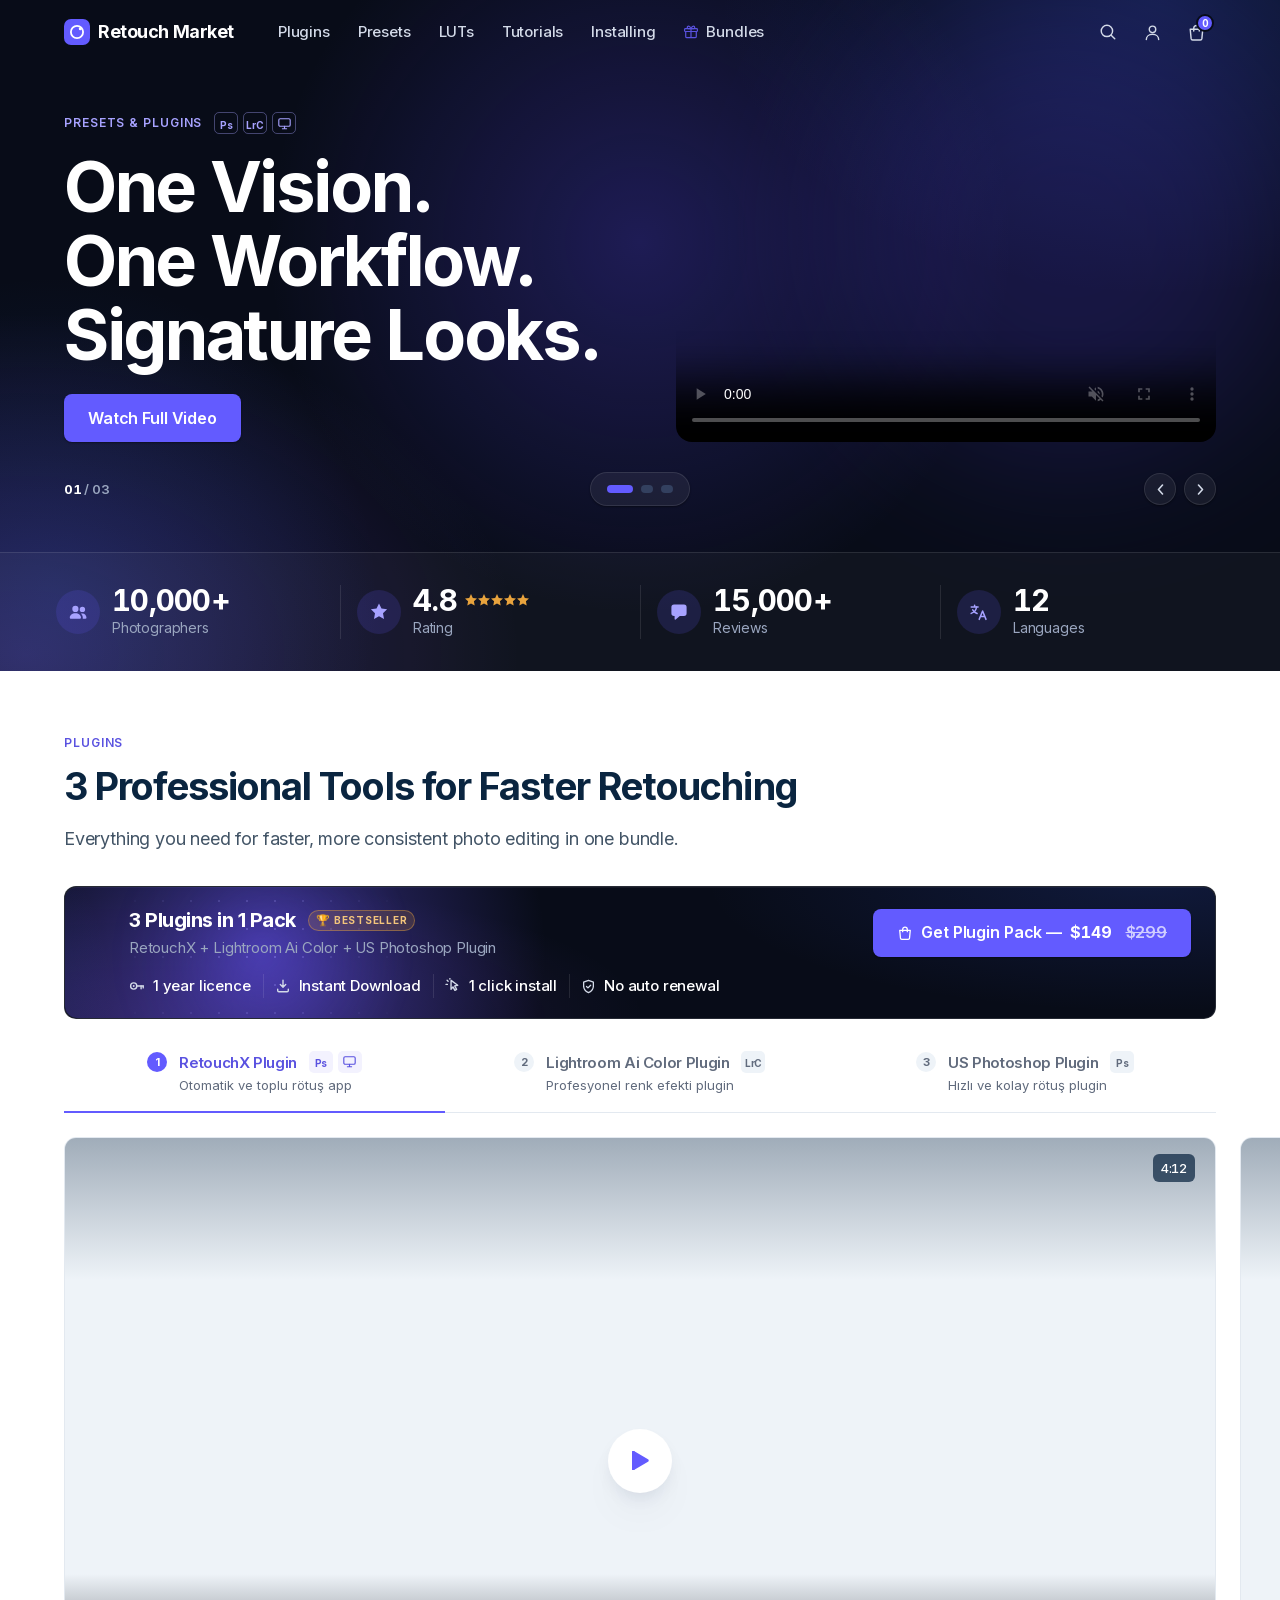
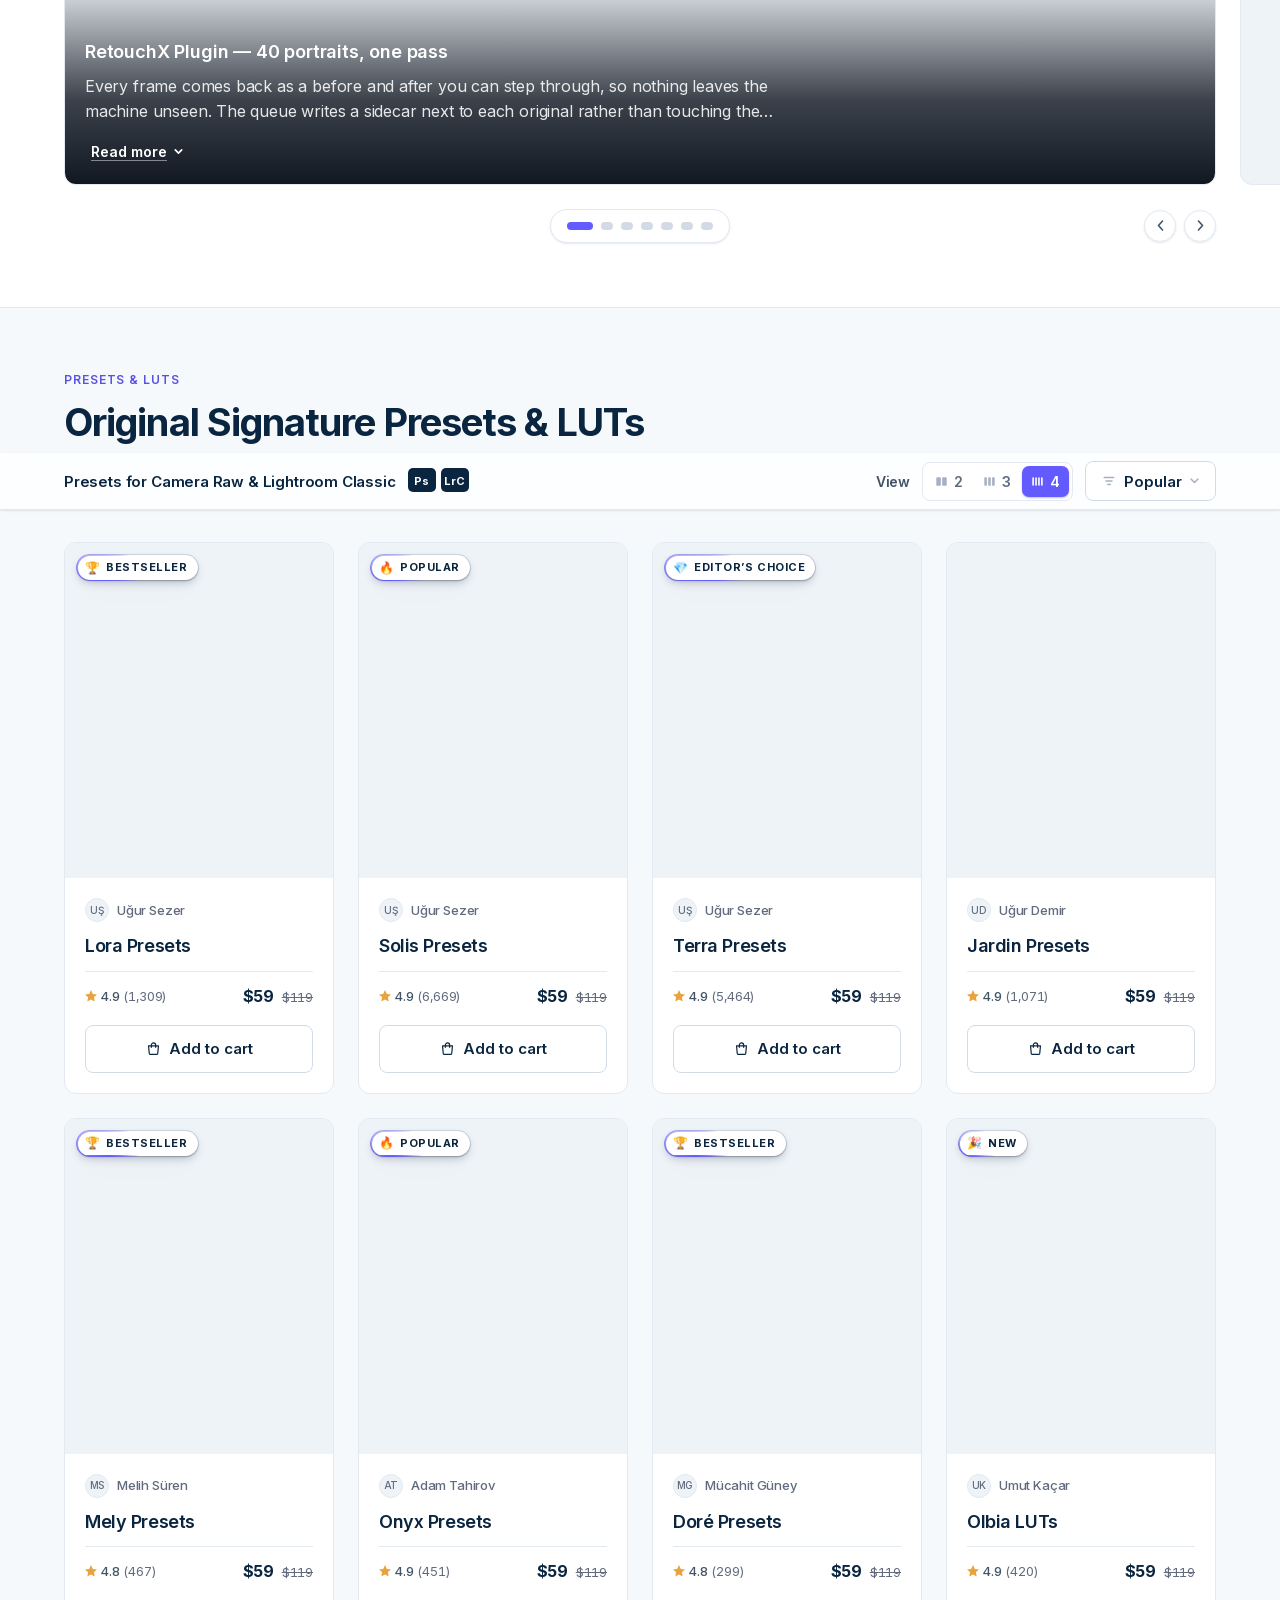
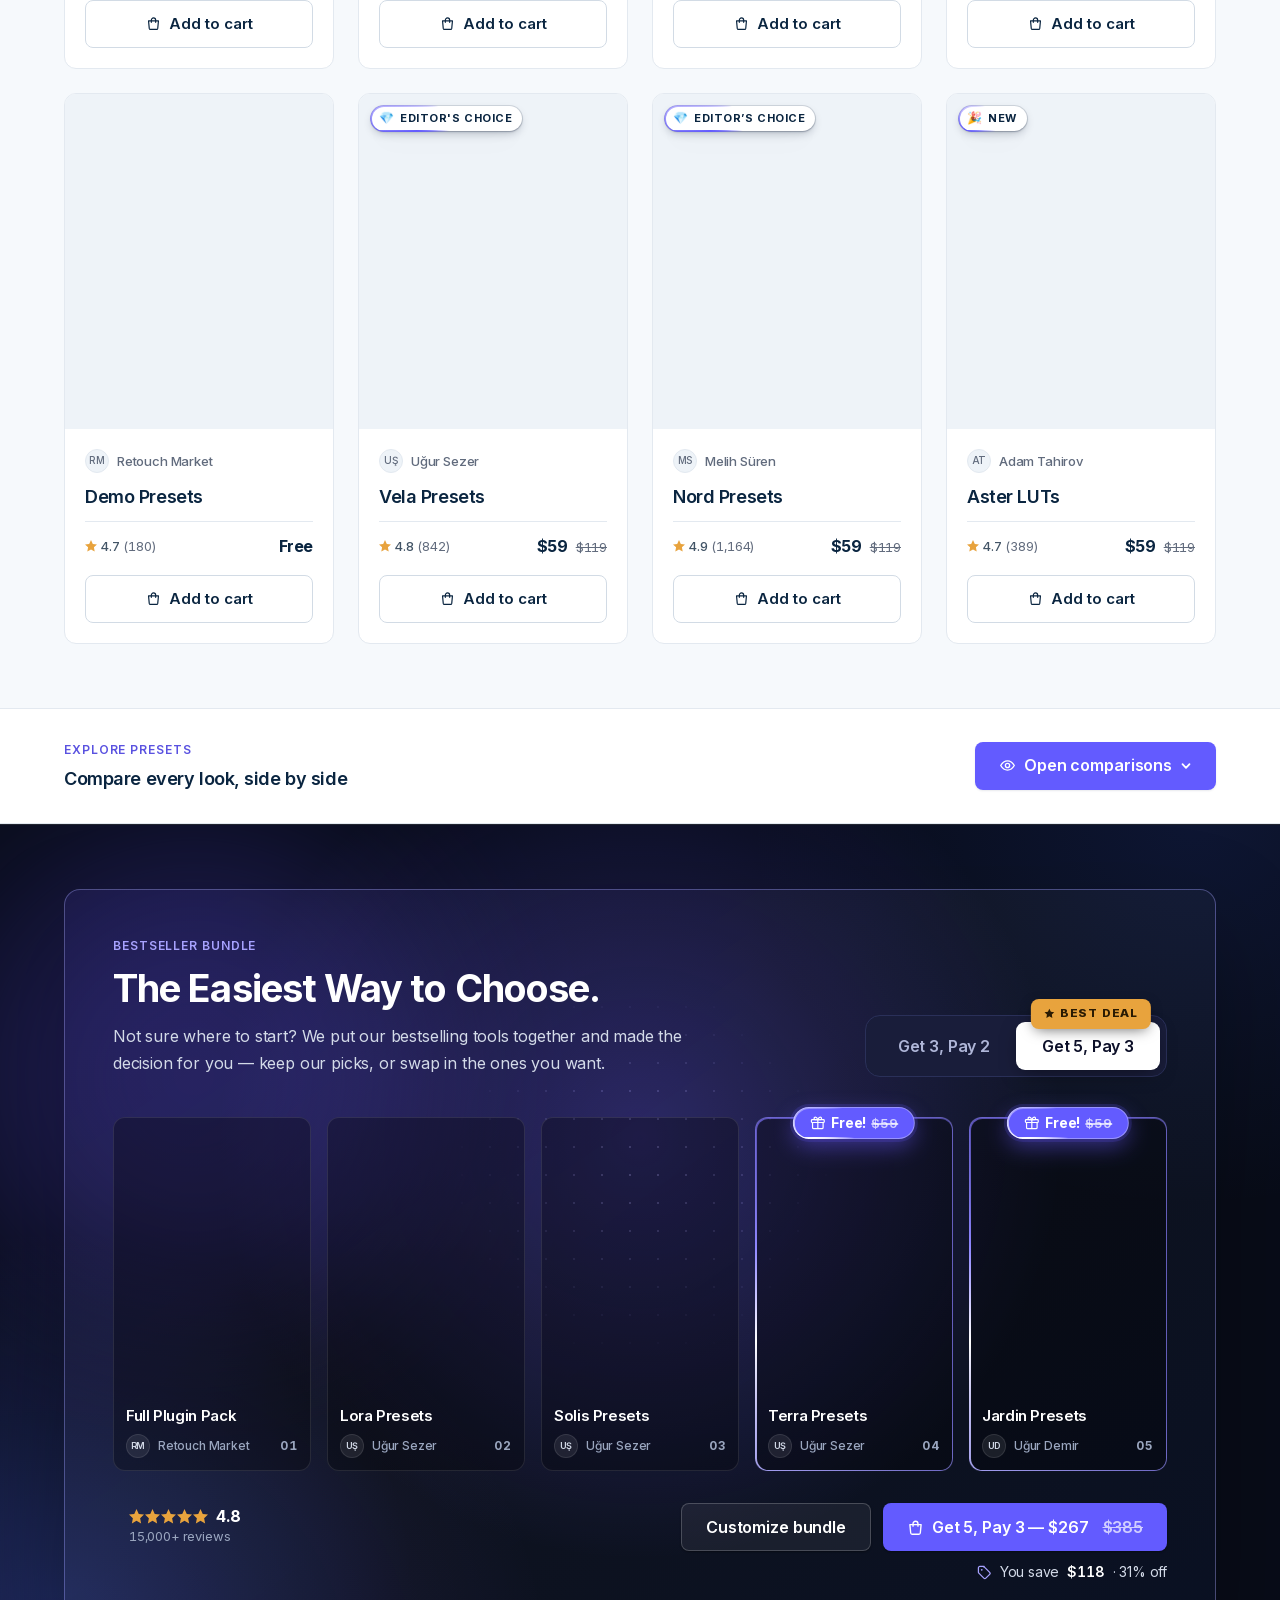
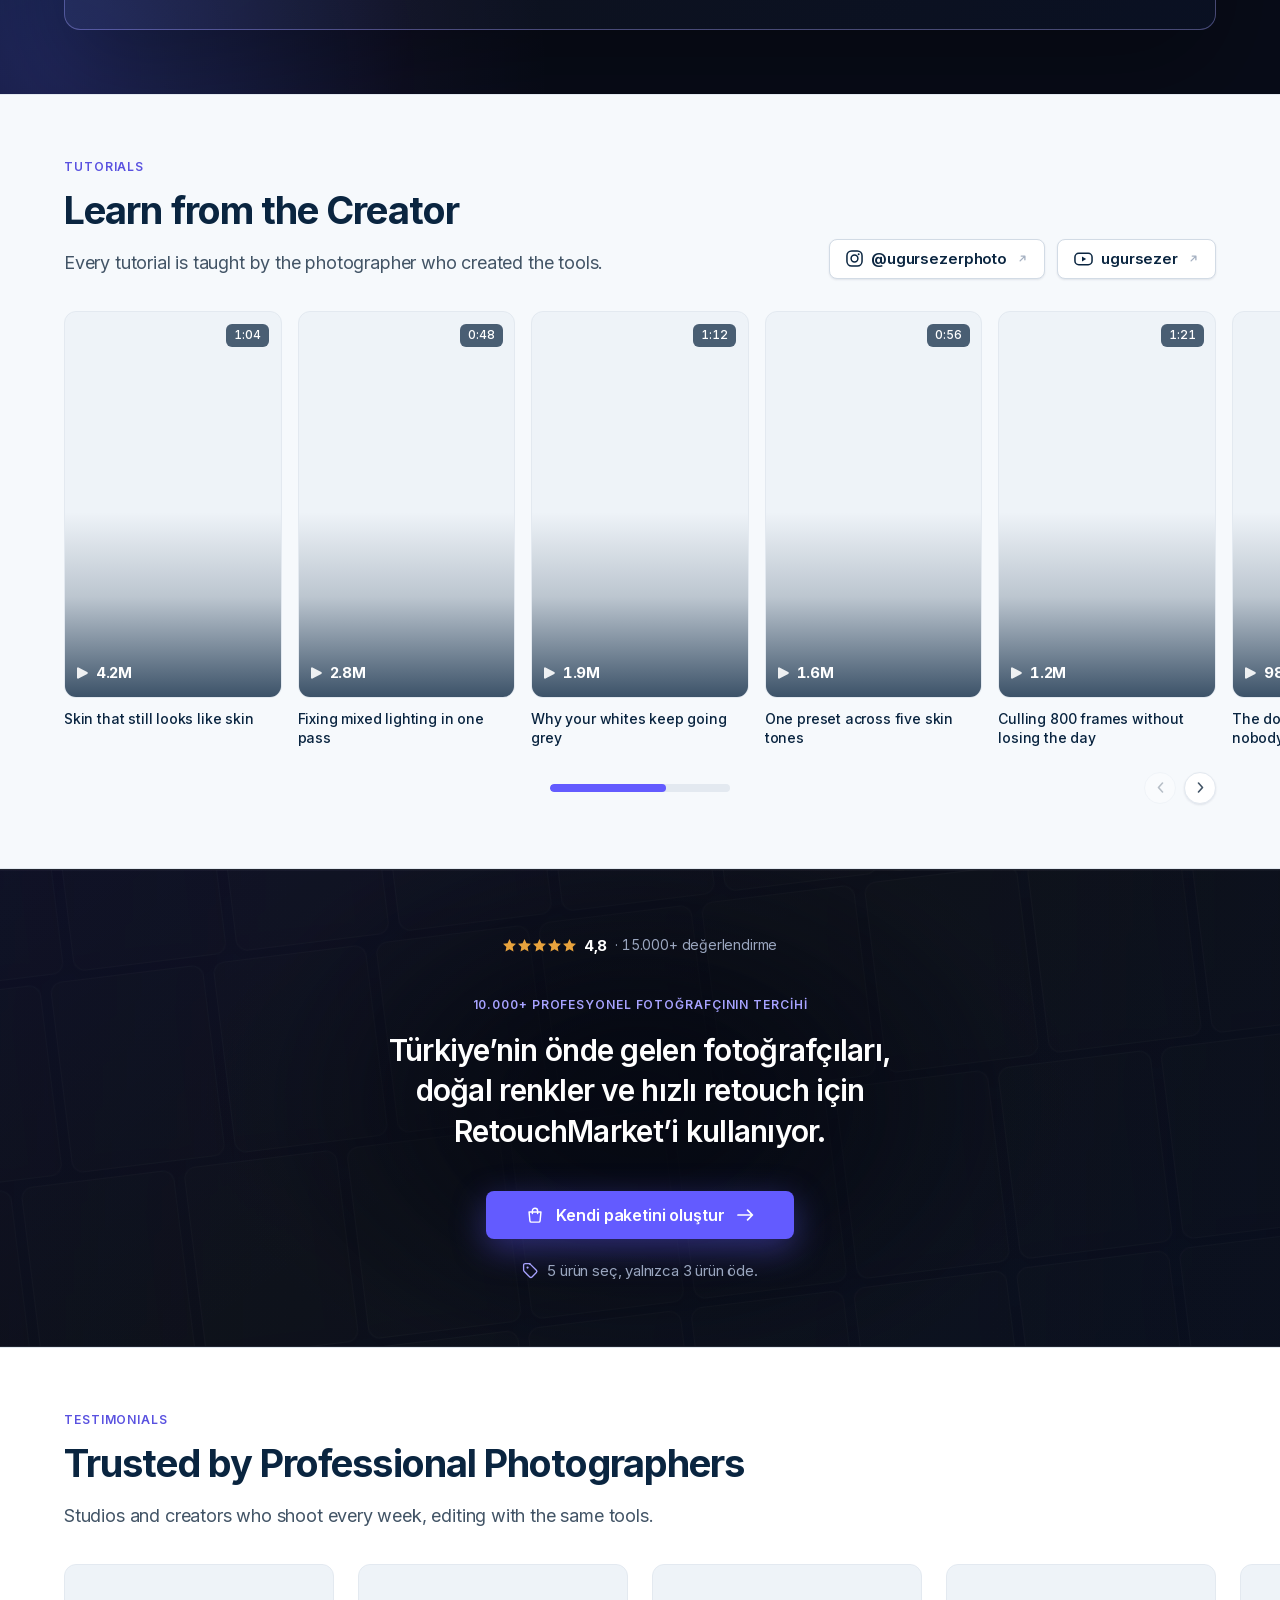
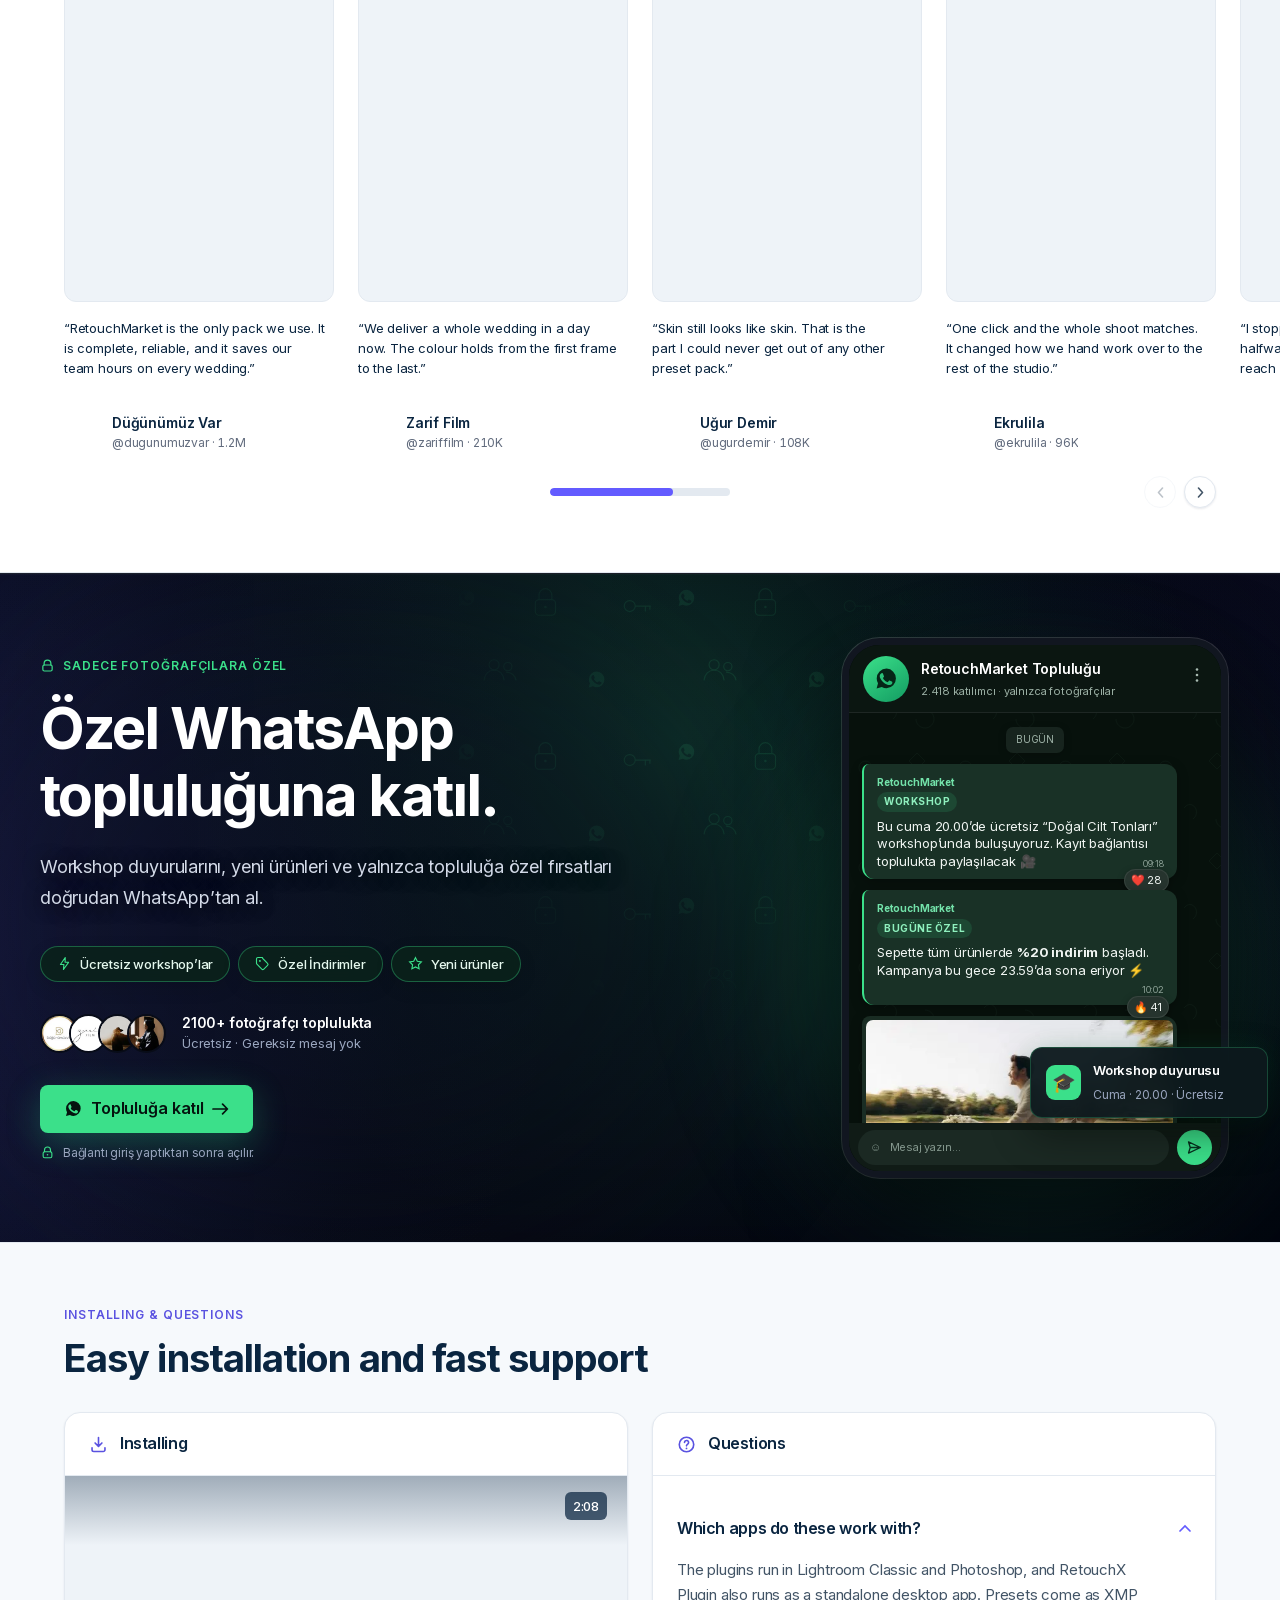
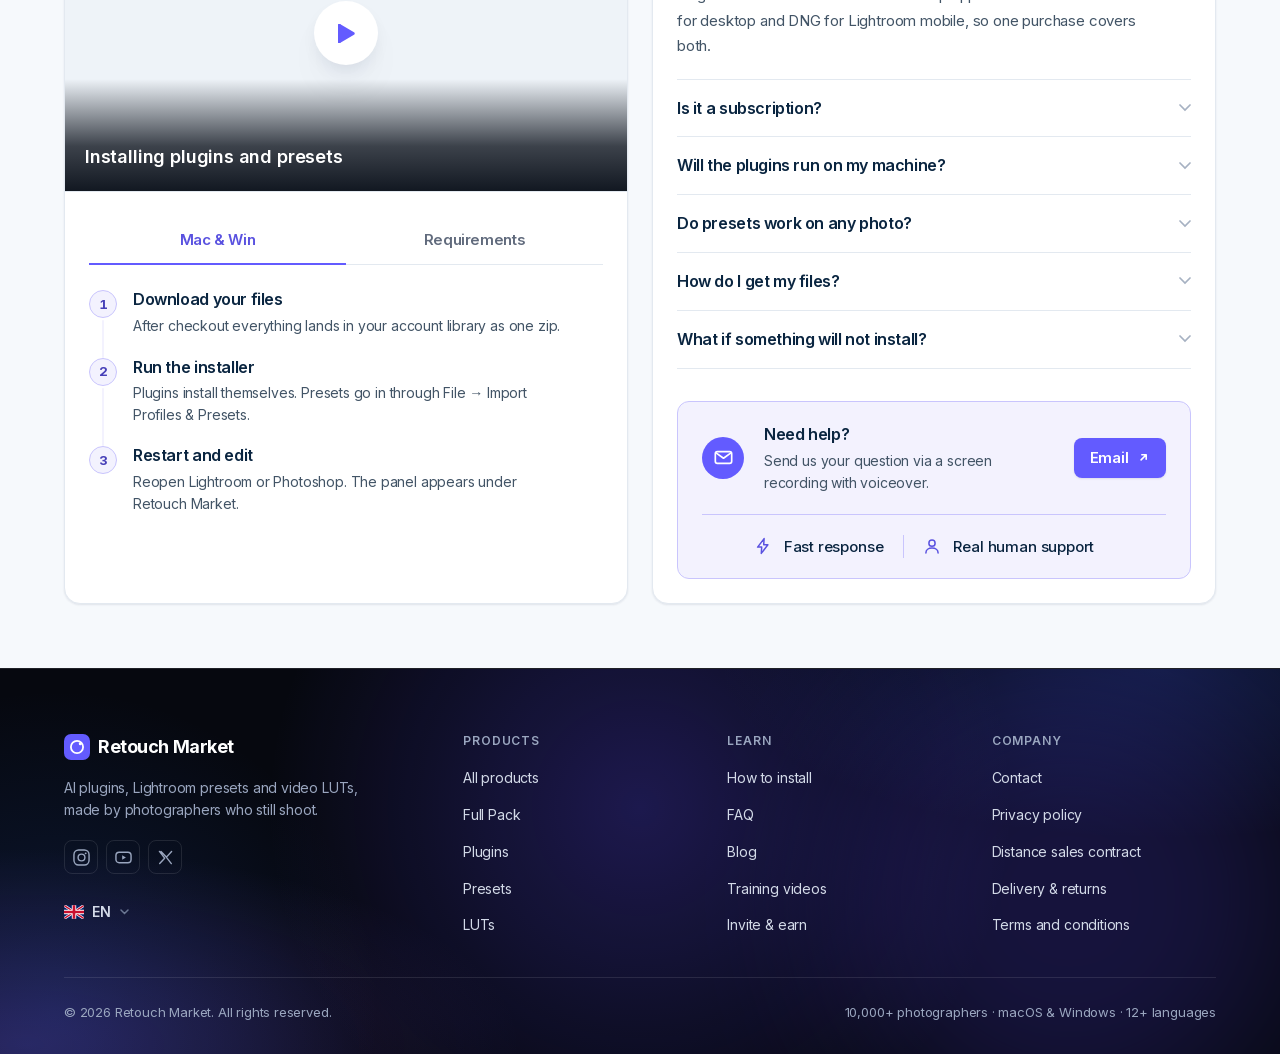
==== commit e7a5159e: "The shelf's badges start moving They were white pills standing still on photographs, and the eye wal" ====
--- a/index.html
+++ b/index.html
@@ -2637,6 +2637,45 @@
              0 4px 10px -2px rgba(10,25,50,.26),
              0 12px 26px -12px rgba(10,25,50,.40);
 }
+/* A white pill standing still on a photograph is something the eye walks
+   past, and these are the shelf's only signal for which pack is which. So
+   they wear the travelling stroke the free pack wears — the same --ring
+   custom property on the same 2.4s beat, so every moving edge on the page
+   keeps step — in the accent rather than in white, because a white highlight
+   on a white pill is nothing at all. */
+.chip::after{
+  content:"";position:absolute;inset:-1px;z-index:1;pointer-events:none;
+  border-radius:var(--r-full);padding:1.5px;
+  background:conic-gradient(from var(--ring),
+    rgba(99,91,255,0) 0deg, rgba(99,91,255,0) 168deg,
+    rgba(99,91,255,.40) 214deg, #635BFF 248deg, rgba(129,117,255,.55) 282deg,
+    rgba(99,91,255,0) 326deg, rgba(99,91,255,0) 360deg);
+  -webkit-mask:linear-gradient(#fff 0 0) content-box, linear-gradient(#fff 0 0);
+  -webkit-mask-composite:xor;mask:linear-gradient(#fff 0 0) content-box, linear-gradient(#fff 0 0);
+  mask-composite:exclude;
+  animation:freeRing 2.4s linear infinite;
+}
+/* and the marks answer the hand: touch any pack on the shelf and every mark
+   on it takes its turn, left to right, 45ms apart. What you have found is
+   not one badge — it is the row of them, and the row says so. */
+@keyframes chipMark{
+  0%  {transform:none}
+  28% {transform:translateY(-3px) scale(1.32) rotate(-9deg)}
+  58% {transform:translateY(0)    scale(1.08) rotate(5deg)}
+  100%{transform:none}
+}
+#presetGrid:has(.card:hover) .chip__e{animation:chipMark .66s var(--ease) both}
+#presetGrid:has(.card:hover) > :nth-child(2) .chip__e{animation-delay:45ms}
+#presetGrid:has(.card:hover) > :nth-child(3) .chip__e{animation-delay:90ms}
+#presetGrid:has(.card:hover) > :nth-child(4) .chip__e{animation-delay:135ms}
+#presetGrid:has(.card:hover) > :nth-child(5) .chip__e{animation-delay:180ms}
+#presetGrid:has(.card:hover) > :nth-child(6) .chip__e{animation-delay:225ms}
+#presetGrid:has(.card:hover) > :nth-child(7) .chip__e{animation-delay:270ms}
+#presetGrid:has(.card:hover) > :nth-child(8) .chip__e{animation-delay:315ms}
+#presetGrid:has(.card:hover) > :nth-child(9) .chip__e{animation-delay:360ms}
+#presetGrid:has(.card:hover) > :nth-child(10) .chip__e{animation-delay:405ms}
+#presetGrid:has(.card:hover) > :nth-child(11) .chip__e{animation-delay:450ms}
+#presetGrid:has(.card:hover) > :nth-child(12) .chip__e{animation-delay:495ms}
 /* .chip--best / --hot / --pick / --new stay on the markup as the name of the
    kind, but carry no colour of their own any more */
 .chip__e{
@@ -3295,6 +3334,8 @@
   .card.is-new{animation:none}
   .prod.is-free::after{animation:none}
   .prod.is-free{animation:none}
+  .chip::after{animation:none}
+  #presetGrid:has(.card:hover) .chip__e{animation:none}
   .pbuy--dark.is-added::after,.shell.is-bought::after{animation:none}
 }
 /* no tile behind the box: the card is already a frame, and a second one
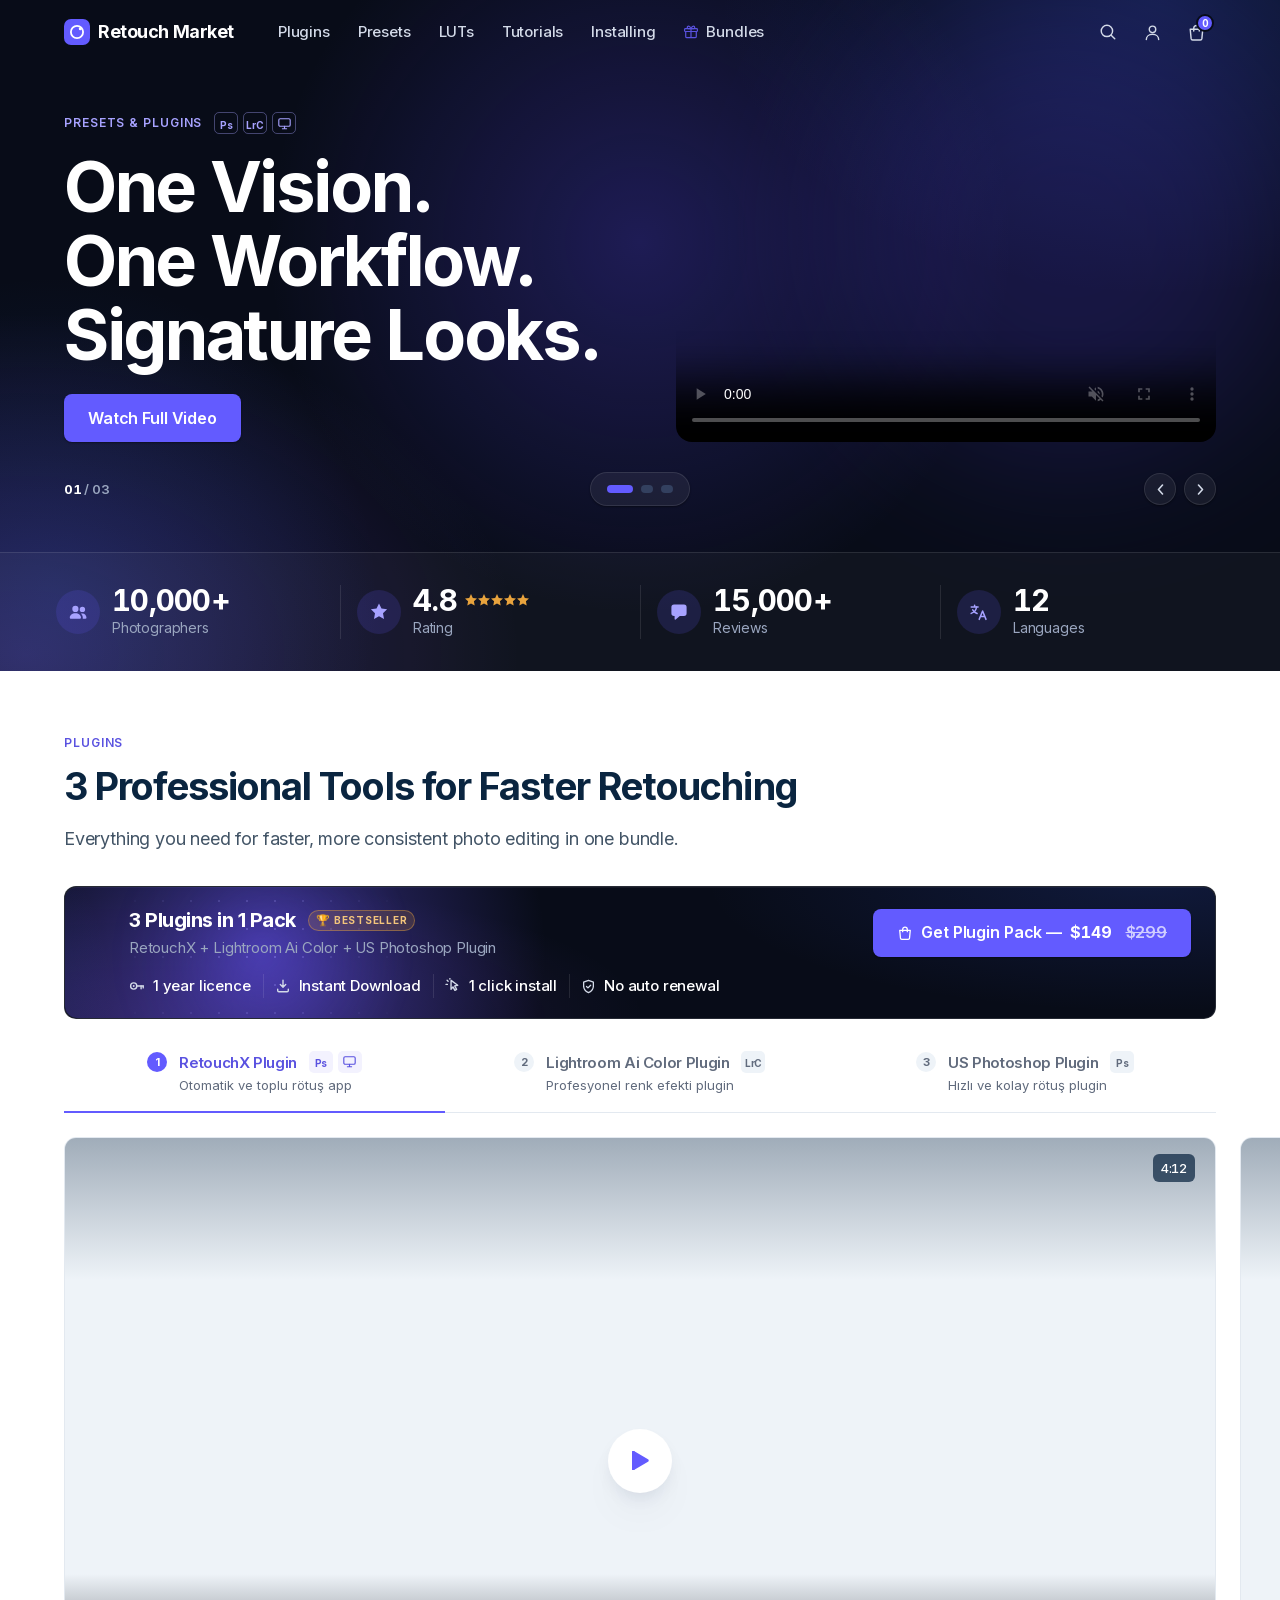
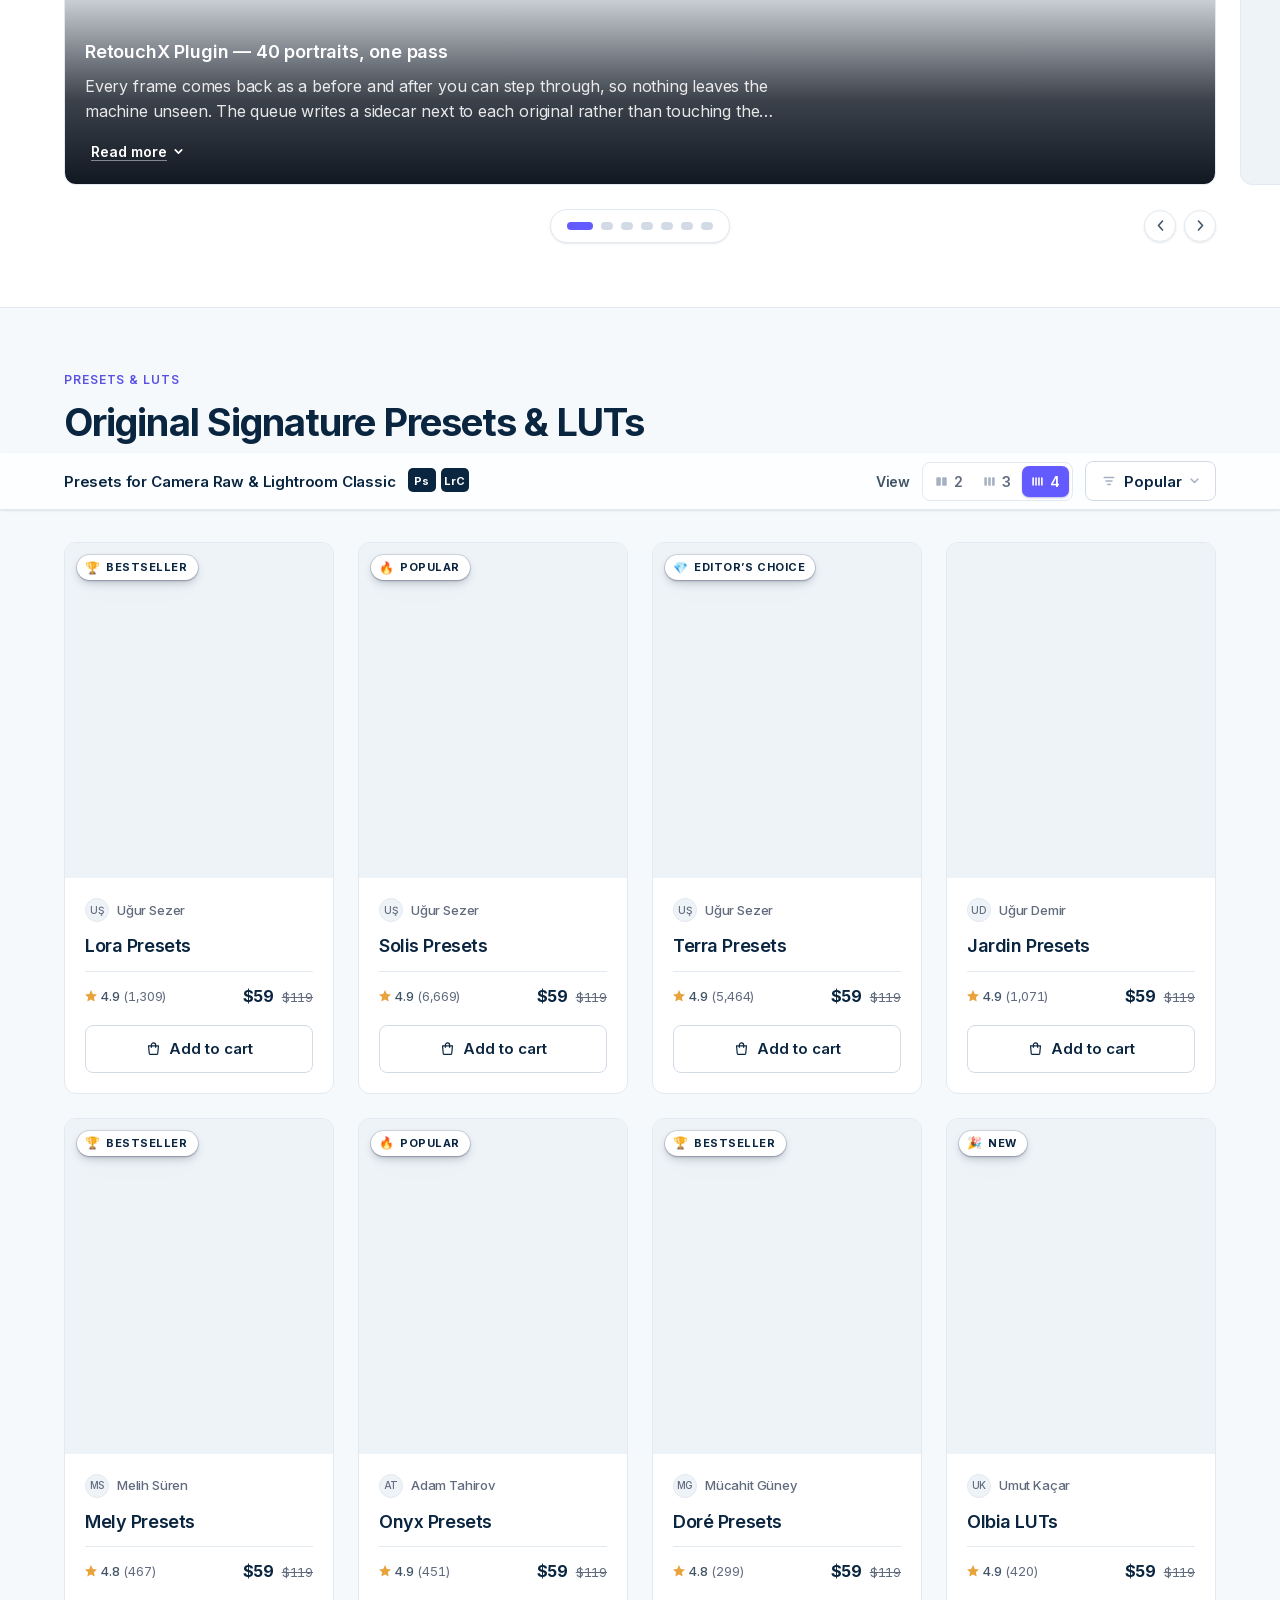
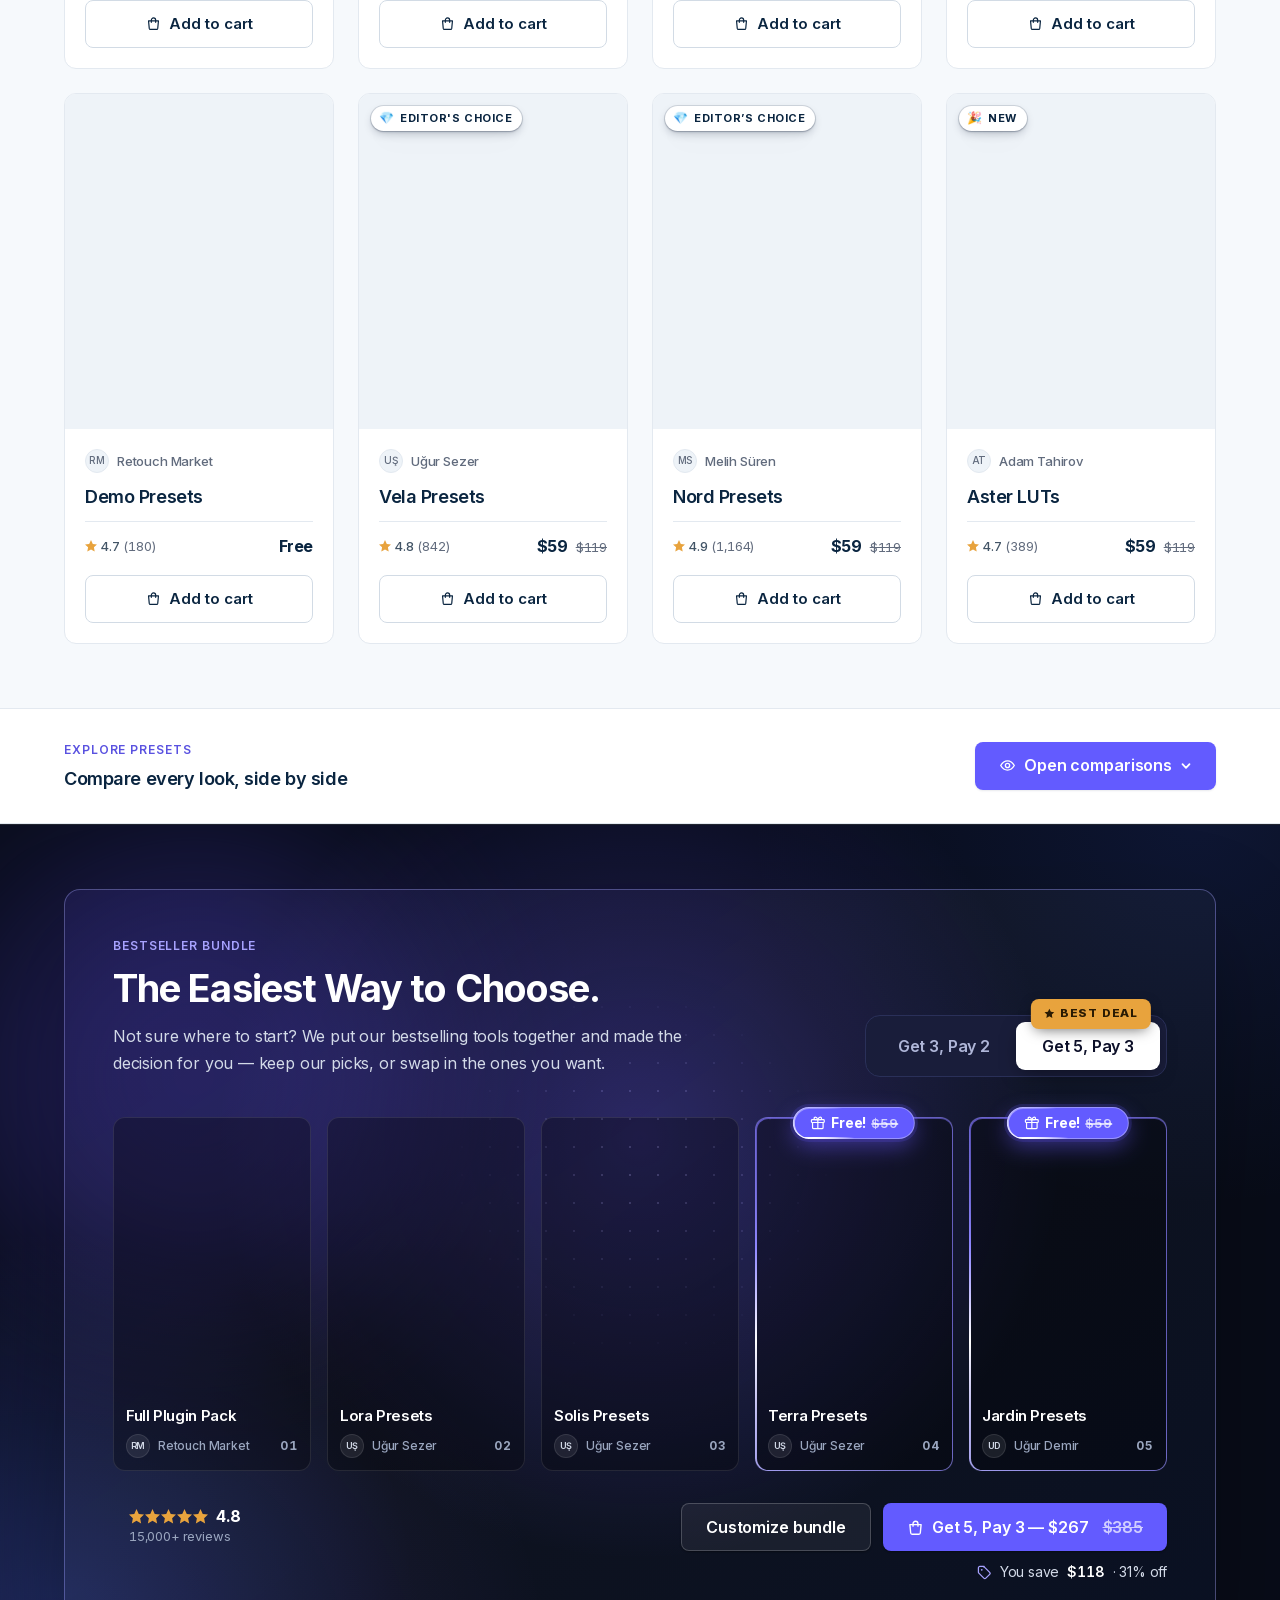
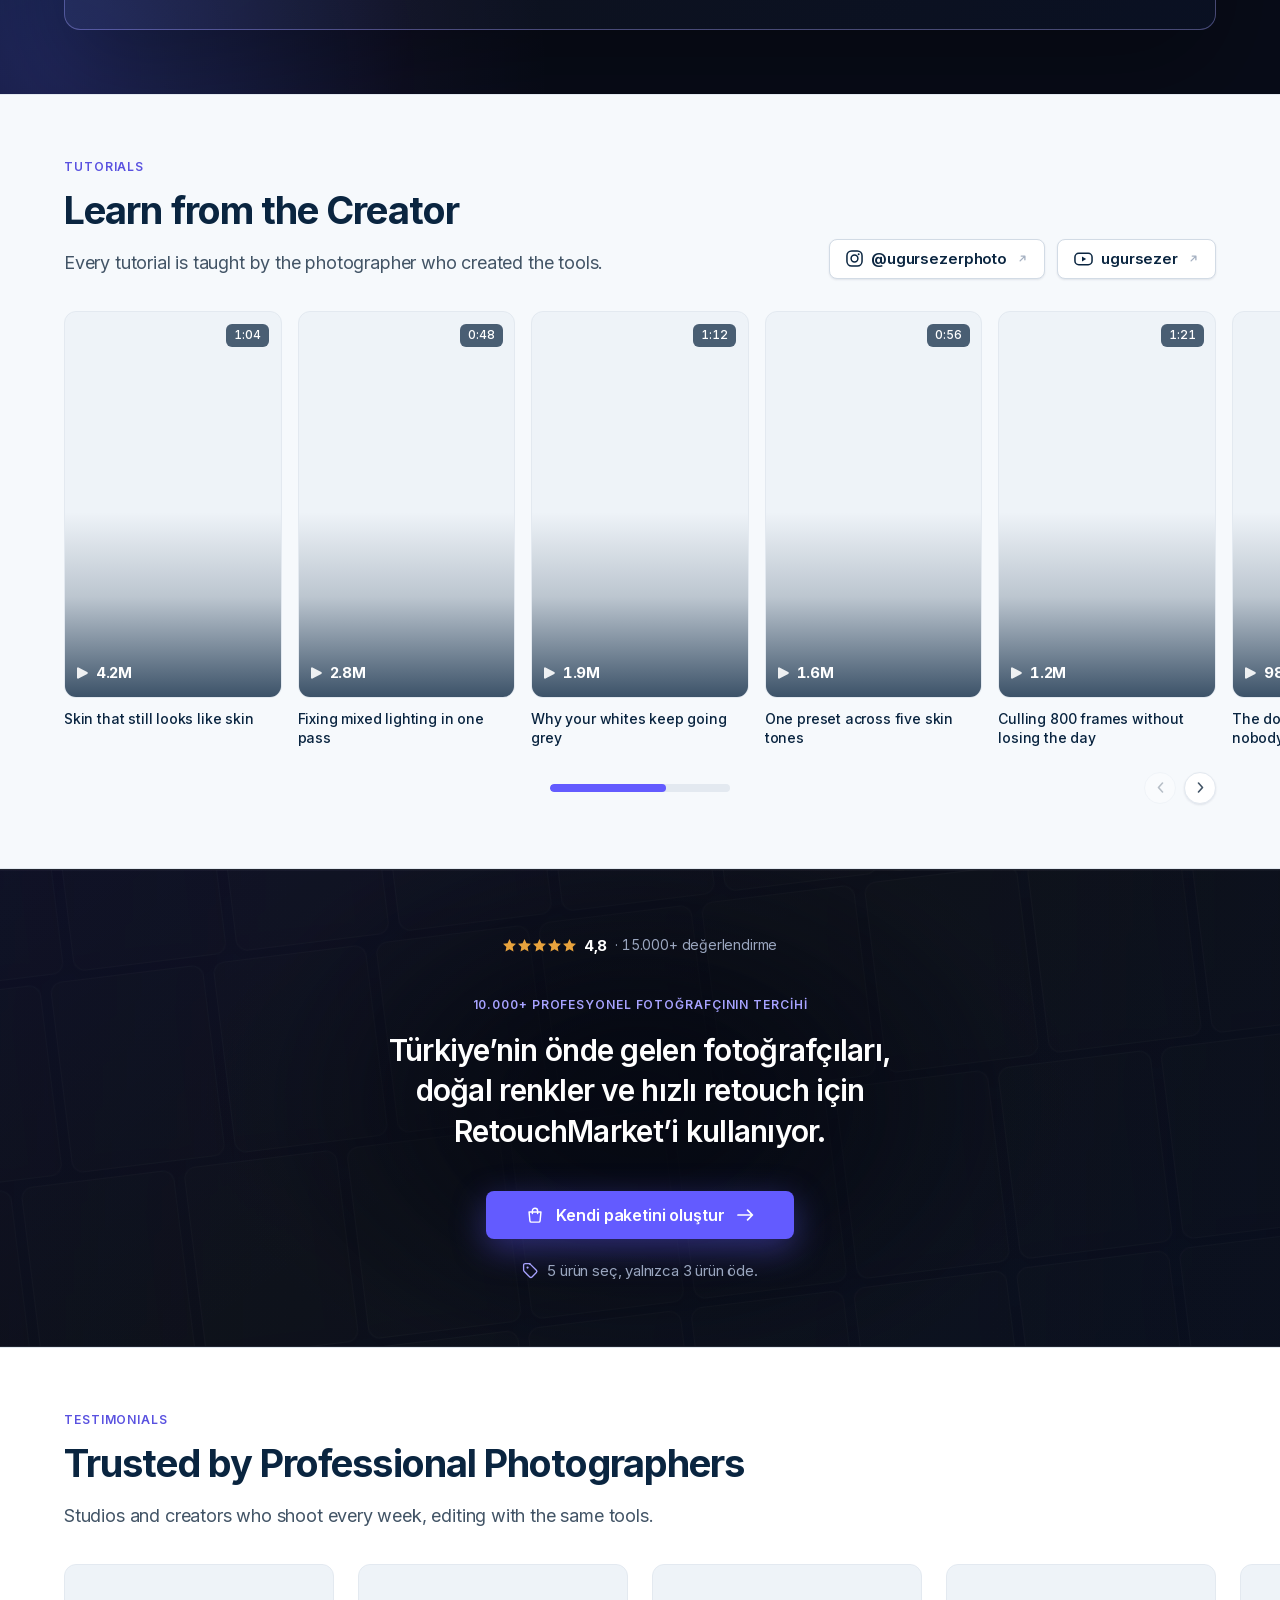
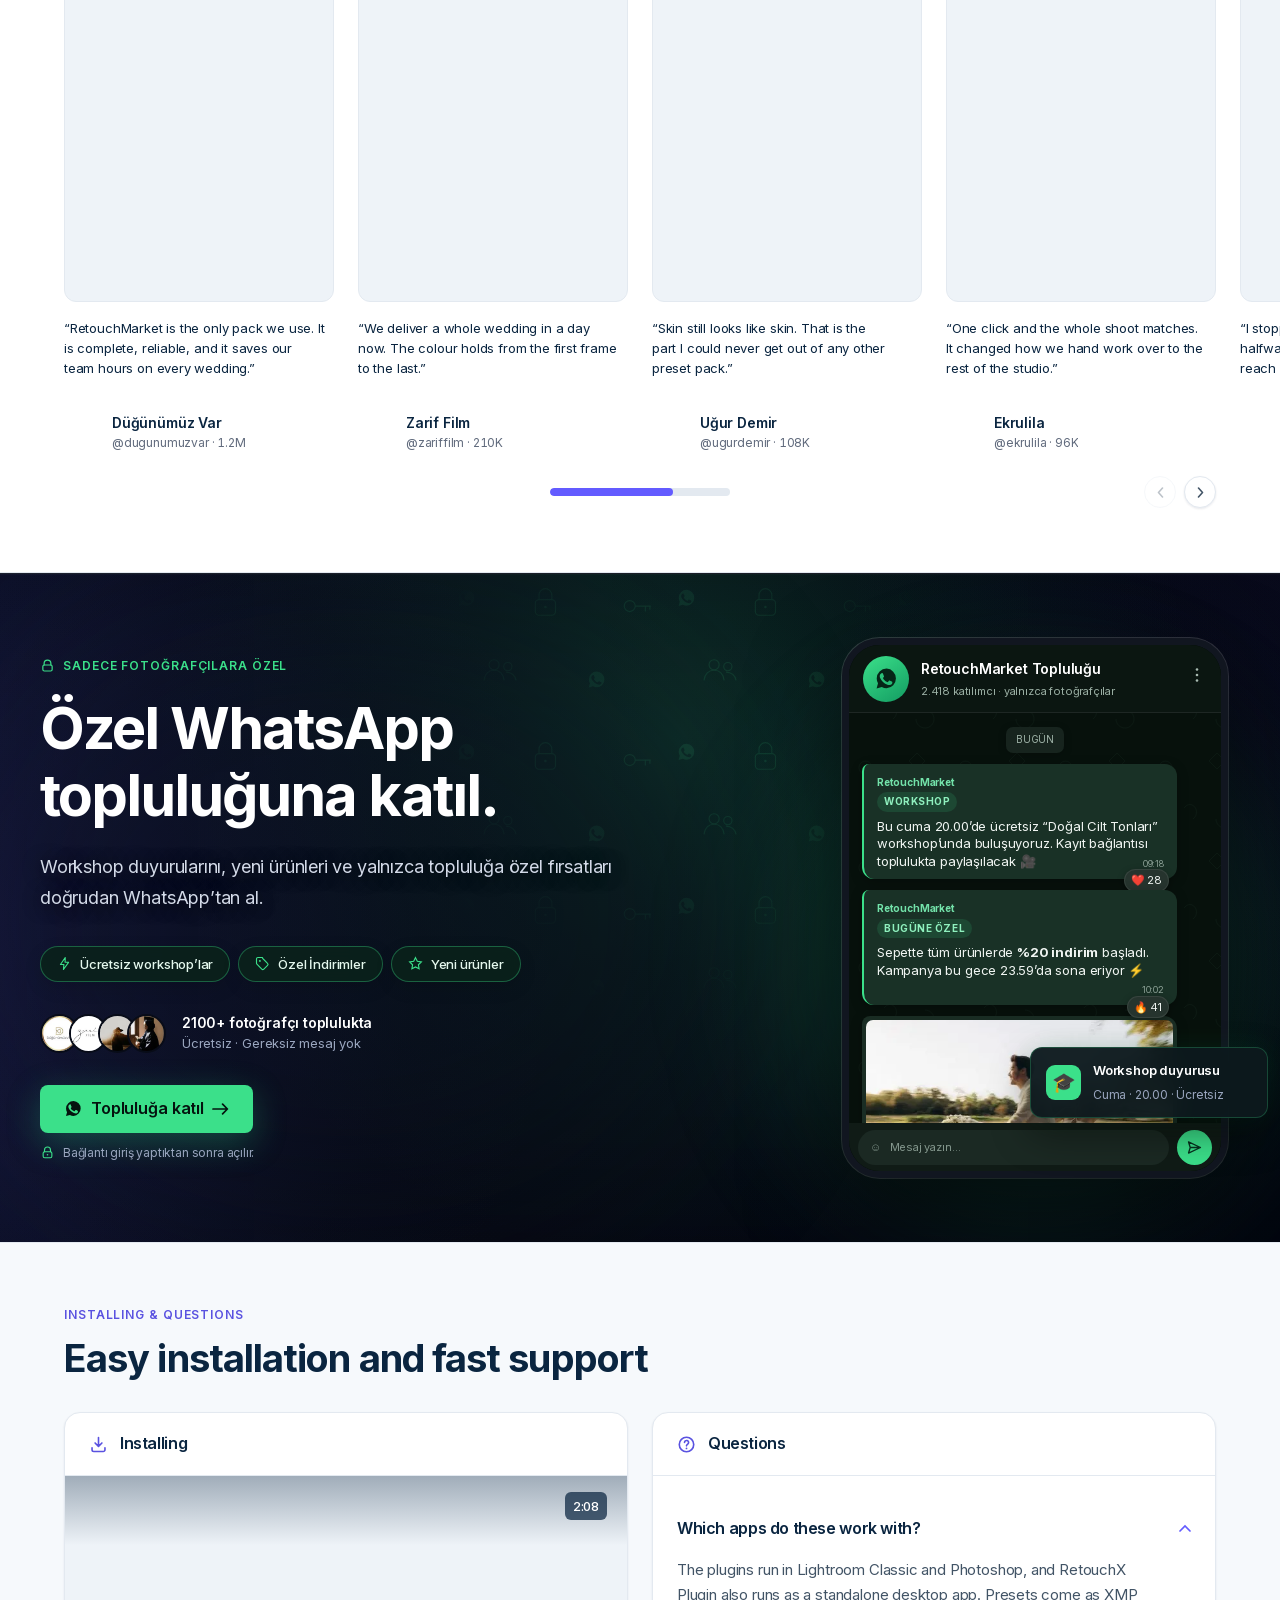
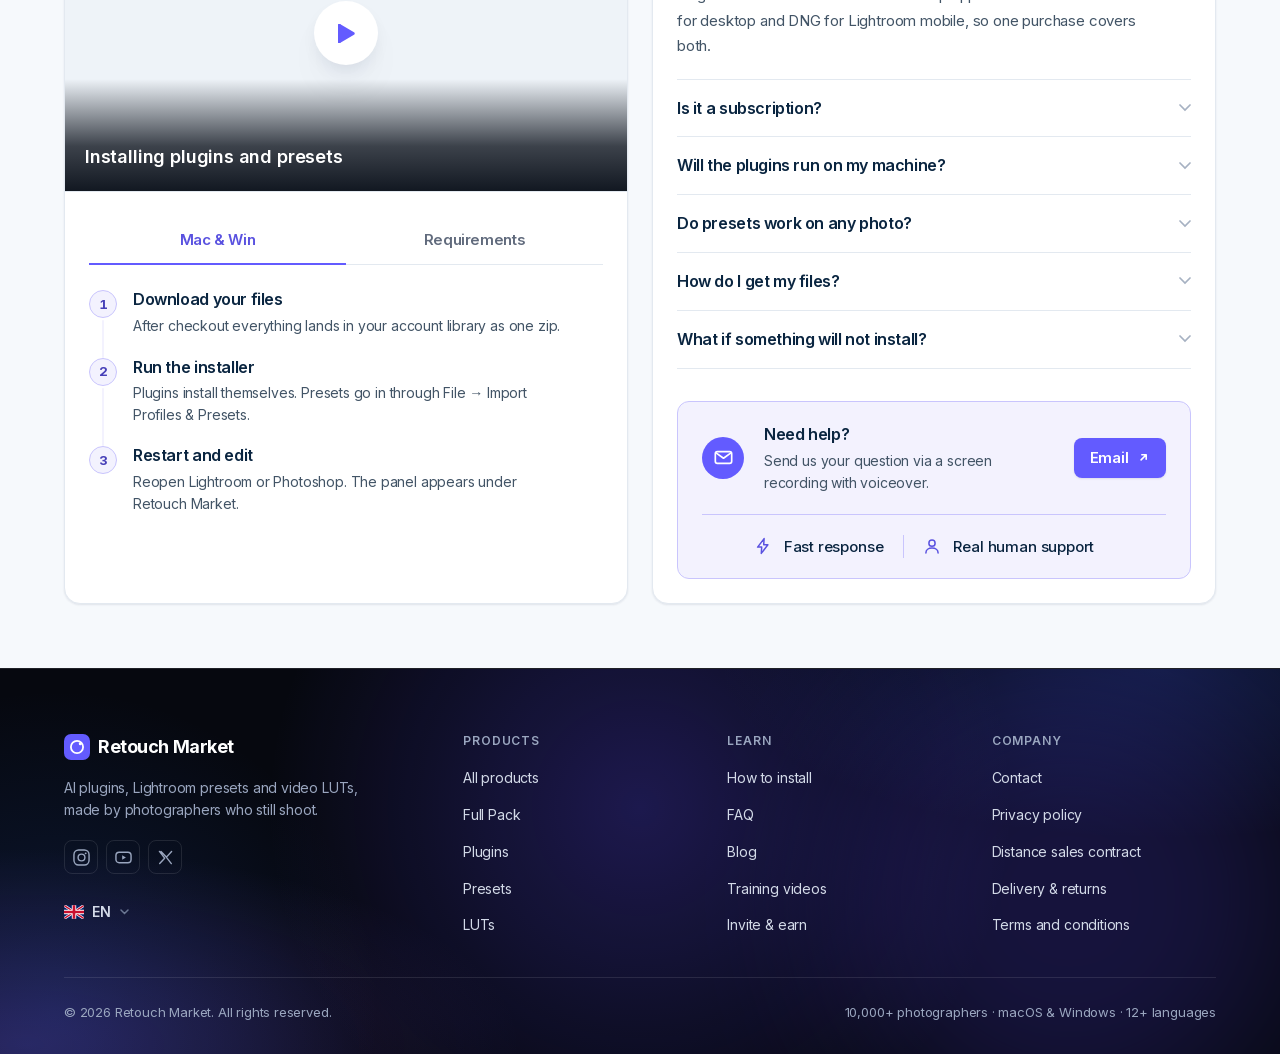
==== commit ee074911: "The badge answers only the card you are on The travelling stroke comes off. On a white pill at eleve" ====
--- a/index.html
+++ b/index.html
@@ -2637,45 +2637,17 @@
              0 4px 10px -2px rgba(10,25,50,.26),
              0 12px 26px -12px rgba(10,25,50,.40);
 }
-/* A white pill standing still on a photograph is something the eye walks
-   past, and these are the shelf's only signal for which pack is which. So
-   they wear the travelling stroke the free pack wears — the same --ring
-   custom property on the same 2.4s beat, so every moving edge on the page
-   keeps step — in the accent rather than in white, because a white highlight
-   on a white pill is nothing at all. */
-.chip::after{
-  content:"";position:absolute;inset:-1px;z-index:1;pointer-events:none;
-  border-radius:var(--r-full);padding:1.5px;
-  background:conic-gradient(from var(--ring),
-    rgba(99,91,255,0) 0deg, rgba(99,91,255,0) 168deg,
-    rgba(99,91,255,.40) 214deg, #635BFF 248deg, rgba(129,117,255,.55) 282deg,
-    rgba(99,91,255,0) 326deg, rgba(99,91,255,0) 360deg);
-  -webkit-mask:linear-gradient(#fff 0 0) content-box, linear-gradient(#fff 0 0);
-  -webkit-mask-composite:xor;mask:linear-gradient(#fff 0 0) content-box, linear-gradient(#fff 0 0);
-  mask-composite:exclude;
-  animation:freeRing 2.4s linear infinite;
-}
-/* and the marks answer the hand: touch any pack on the shelf and every mark
-   on it takes its turn, left to right, 45ms apart. What you have found is
-   not one badge — it is the row of them, and the row says so. */
+/* The mark answers the hand, and only the hand: come to a pack and its own
+   badge lifts, grows a third, tilts and settles back — the card you are on,
+   not the row. A shelf where twelve badges jump because you touched one is a
+   shelf telling you nothing about which one you touched. */
 @keyframes chipMark{
   0%  {transform:none}
   28% {transform:translateY(-3px) scale(1.32) rotate(-9deg)}
   58% {transform:translateY(0)    scale(1.08) rotate(5deg)}
   100%{transform:none}
 }
-#presetGrid:has(.card:hover) .chip__e{animation:chipMark .66s var(--ease) both}
-#presetGrid:has(.card:hover) > :nth-child(2) .chip__e{animation-delay:45ms}
-#presetGrid:has(.card:hover) > :nth-child(3) .chip__e{animation-delay:90ms}
-#presetGrid:has(.card:hover) > :nth-child(4) .chip__e{animation-delay:135ms}
-#presetGrid:has(.card:hover) > :nth-child(5) .chip__e{animation-delay:180ms}
-#presetGrid:has(.card:hover) > :nth-child(6) .chip__e{animation-delay:225ms}
-#presetGrid:has(.card:hover) > :nth-child(7) .chip__e{animation-delay:270ms}
-#presetGrid:has(.card:hover) > :nth-child(8) .chip__e{animation-delay:315ms}
-#presetGrid:has(.card:hover) > :nth-child(9) .chip__e{animation-delay:360ms}
-#presetGrid:has(.card:hover) > :nth-child(10) .chip__e{animation-delay:405ms}
-#presetGrid:has(.card:hover) > :nth-child(11) .chip__e{animation-delay:450ms}
-#presetGrid:has(.card:hover) > :nth-child(12) .chip__e{animation-delay:495ms}
+#presetGrid .card:hover .chip__e{animation:chipMark .66s var(--ease) both}
 /* .chip--best / --hot / --pick / --new stay on the markup as the name of the
    kind, but carry no colour of their own any more */
 .chip__e{
@@ -3334,8 +3306,7 @@
   .card.is-new{animation:none}
   .prod.is-free::after{animation:none}
   .prod.is-free{animation:none}
-  .chip::after{animation:none}
-  #presetGrid:has(.card:hover) .chip__e{animation:none}
+  #presetGrid .card:hover .chip__e{animation:none}
   .pbuy--dark.is-added::after,.shell.is-bought::after{animation:none}
 }
 /* no tile behind the box: the card is already a frame, and a second one
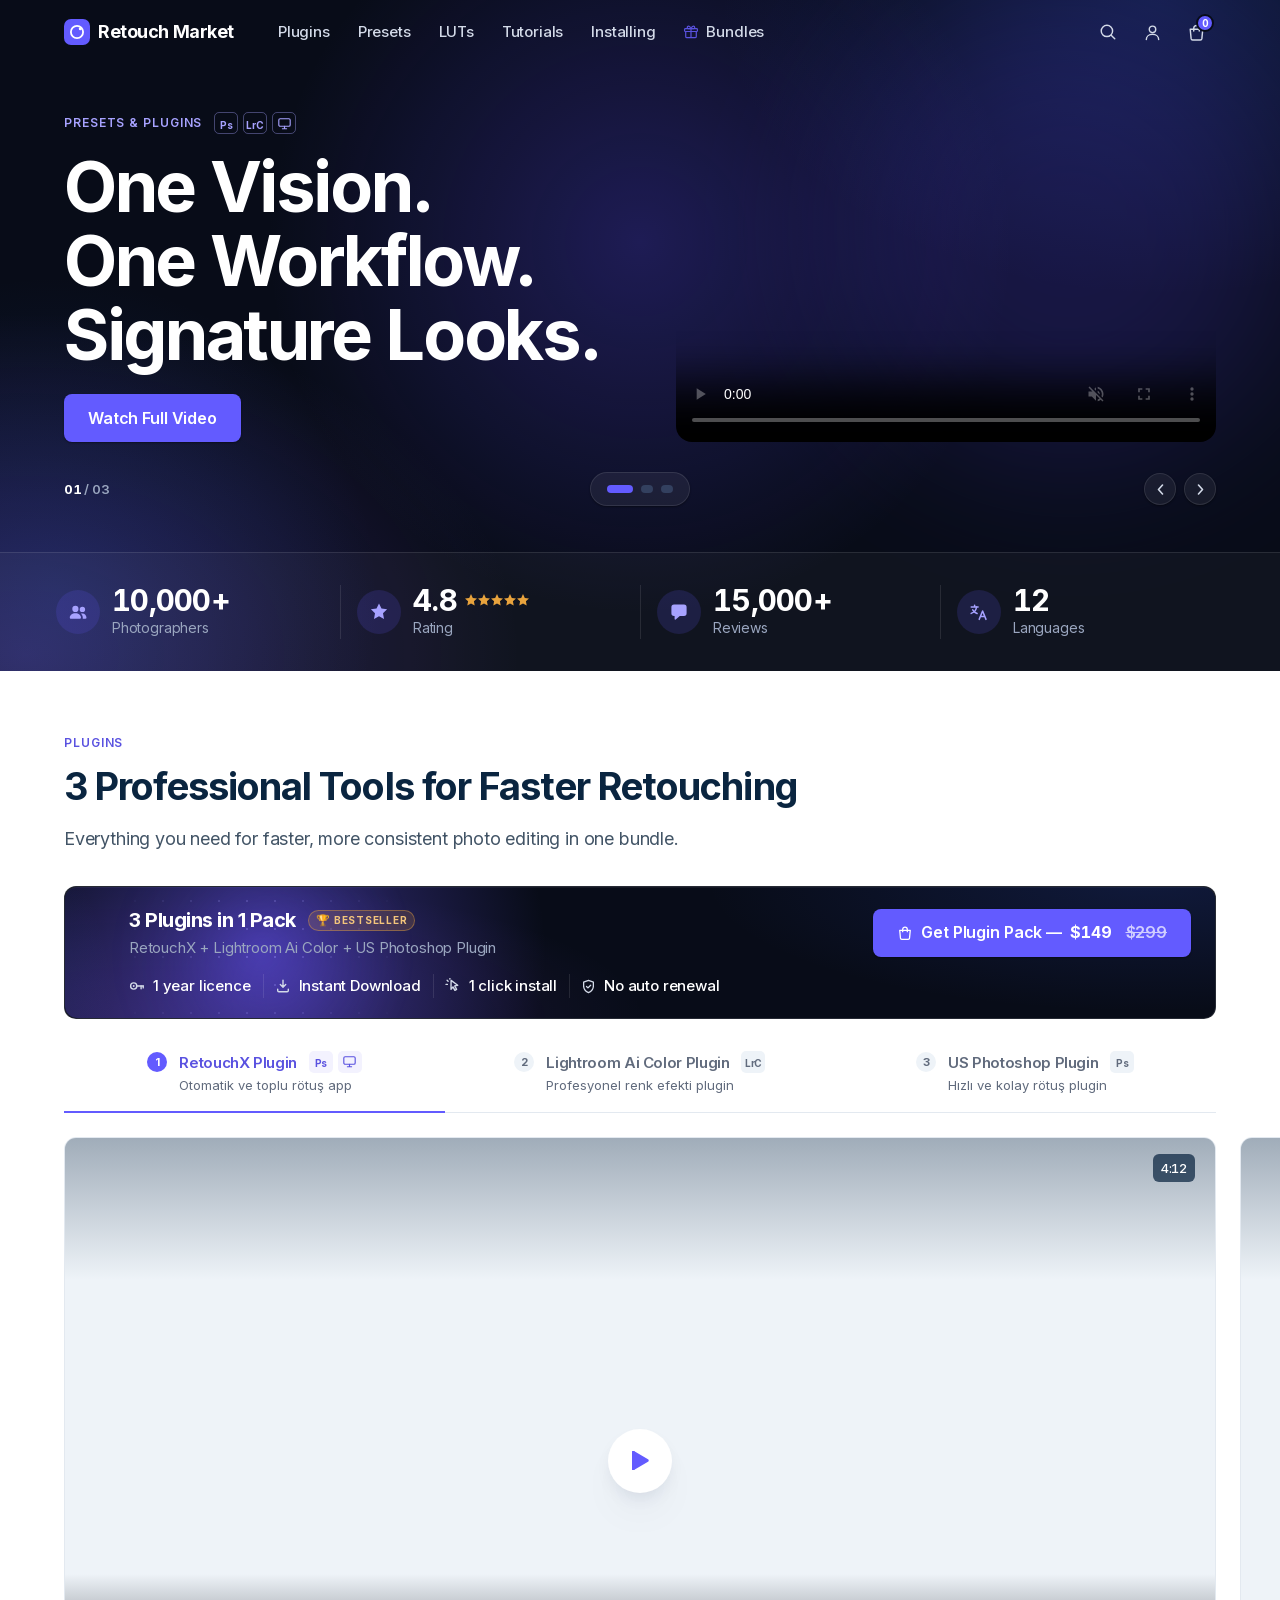
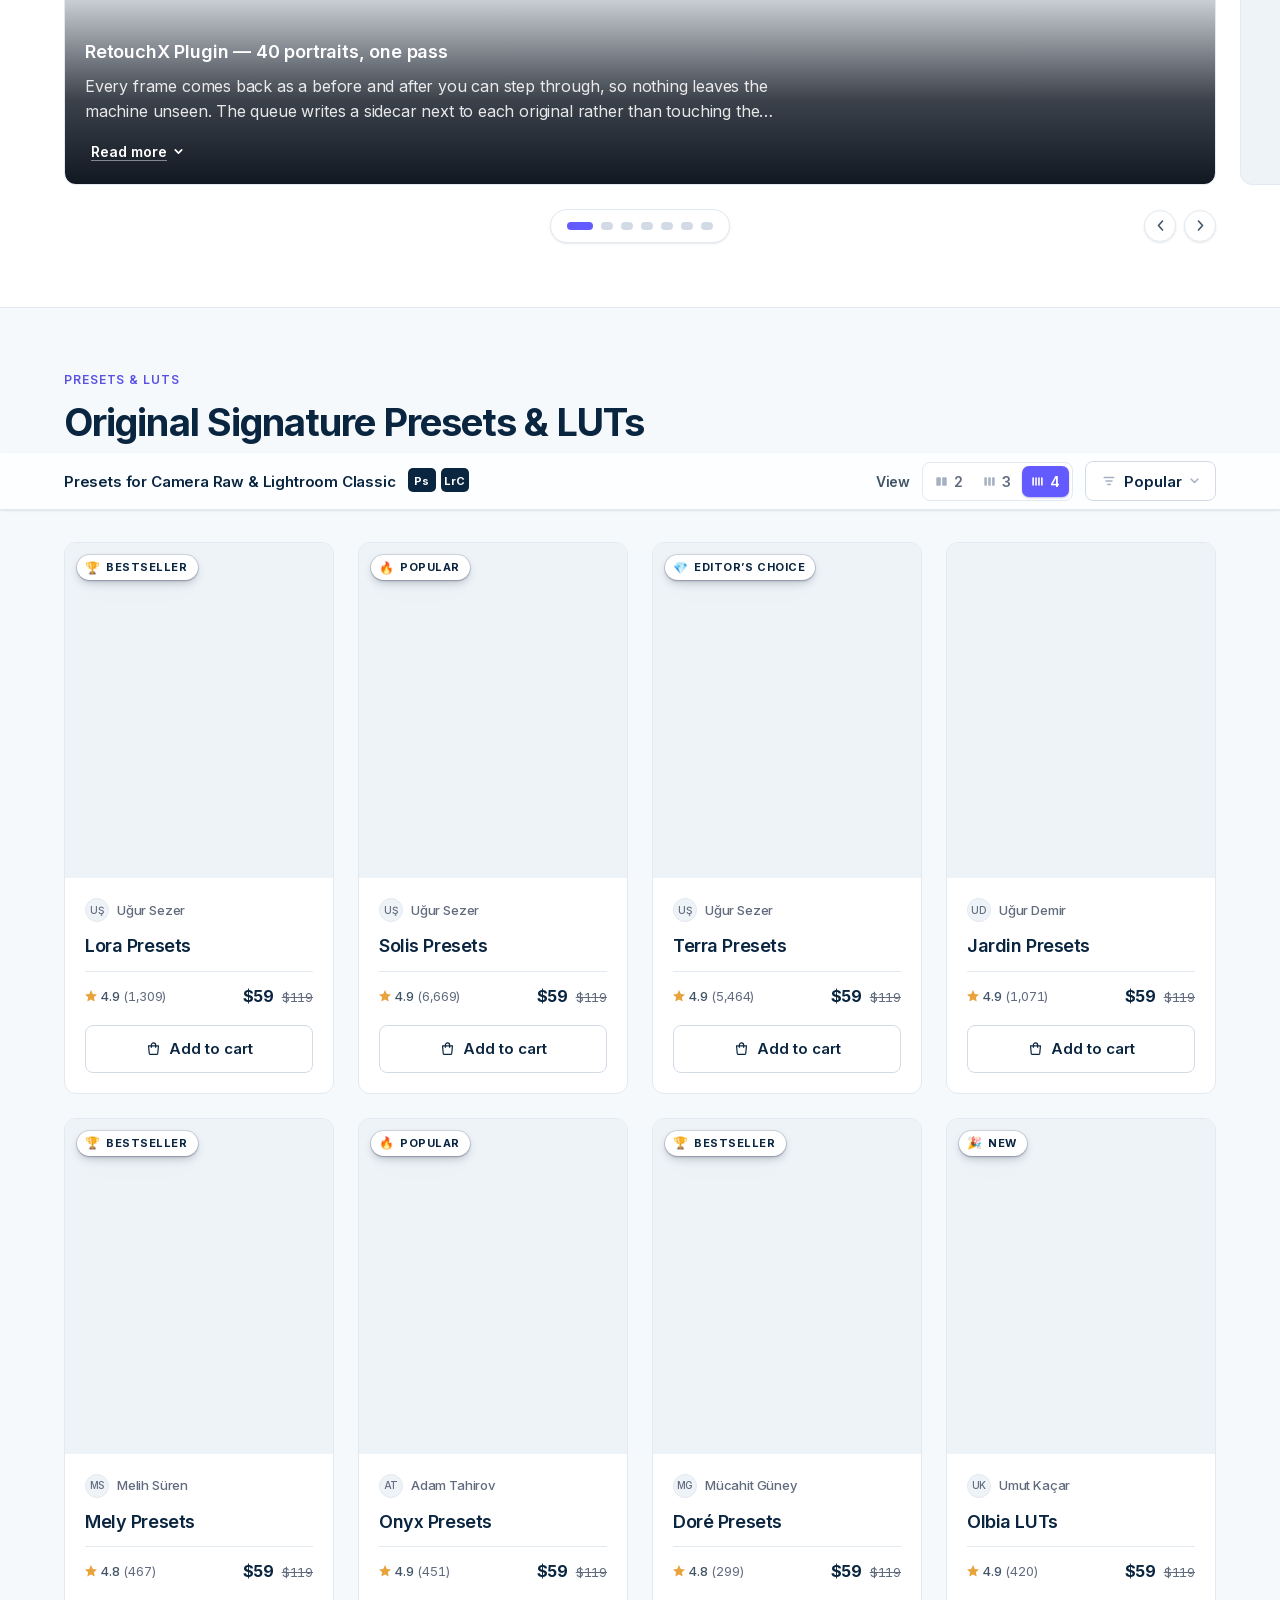
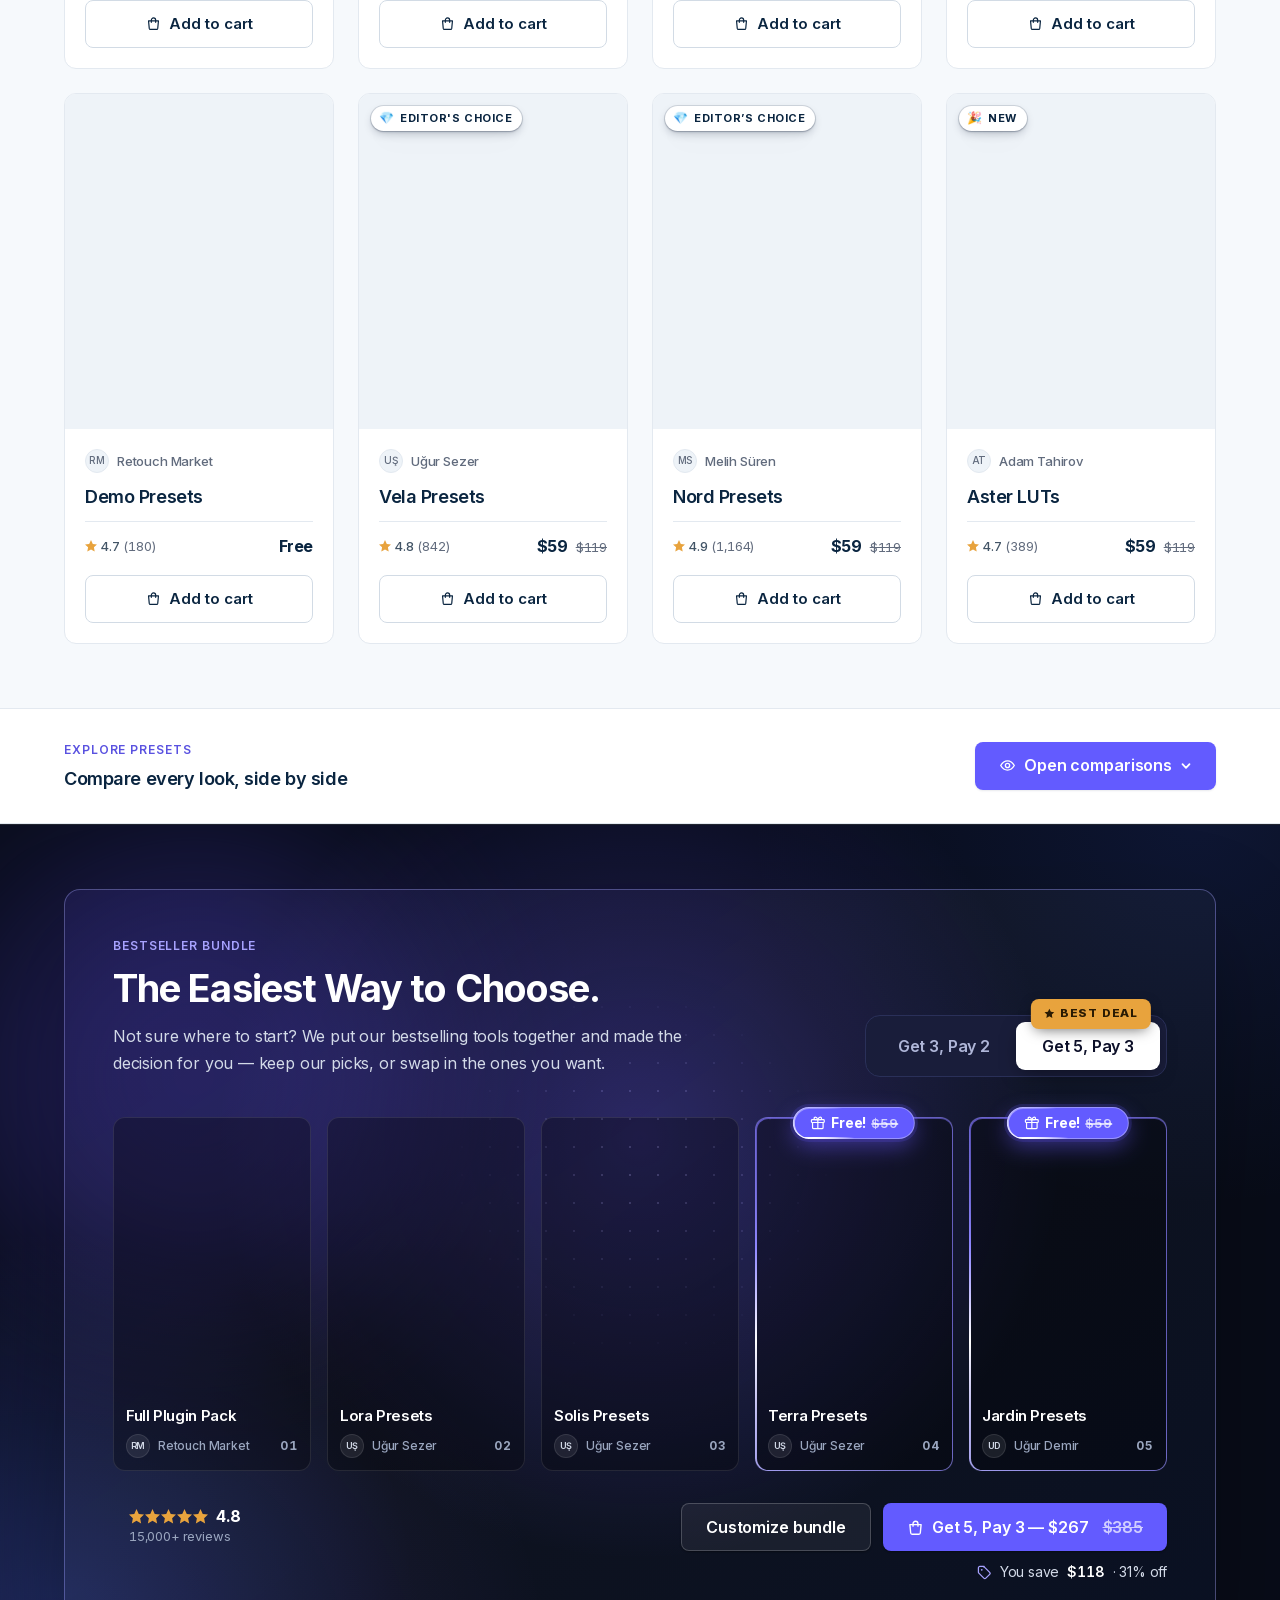
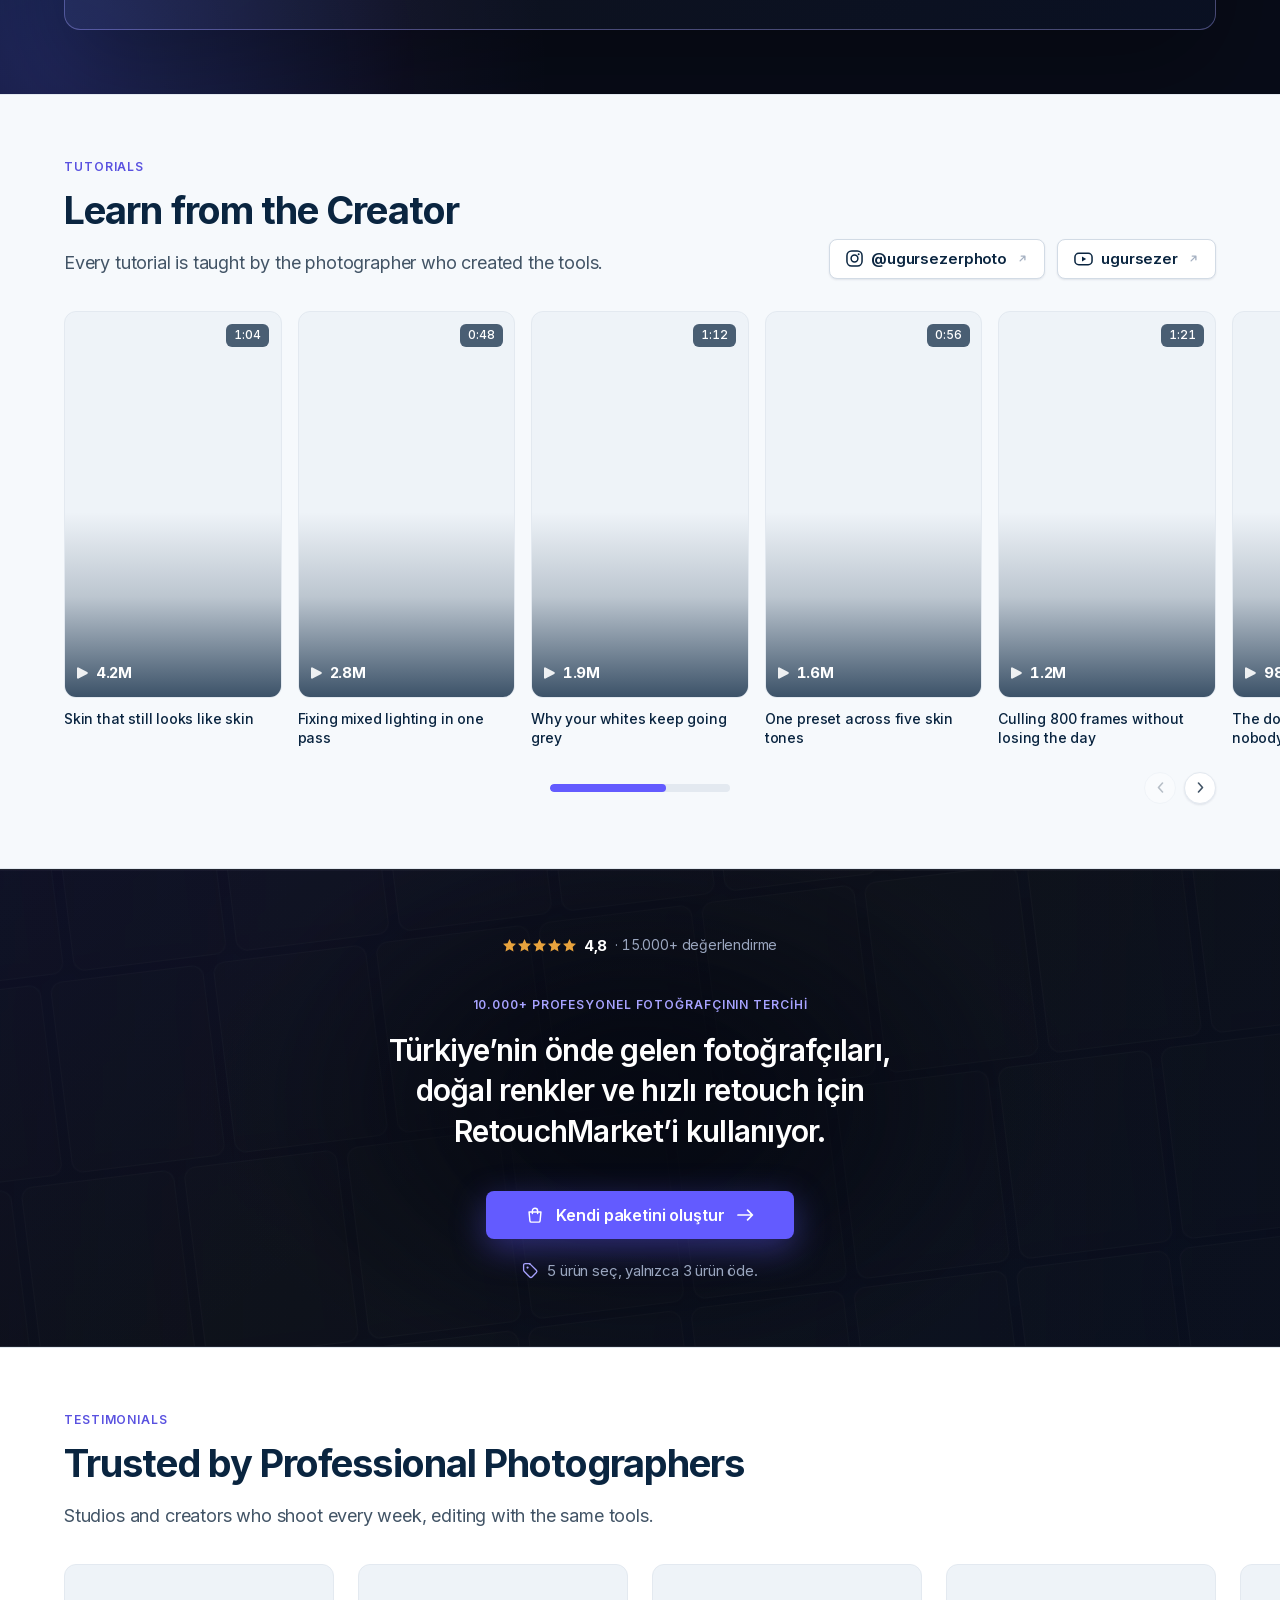
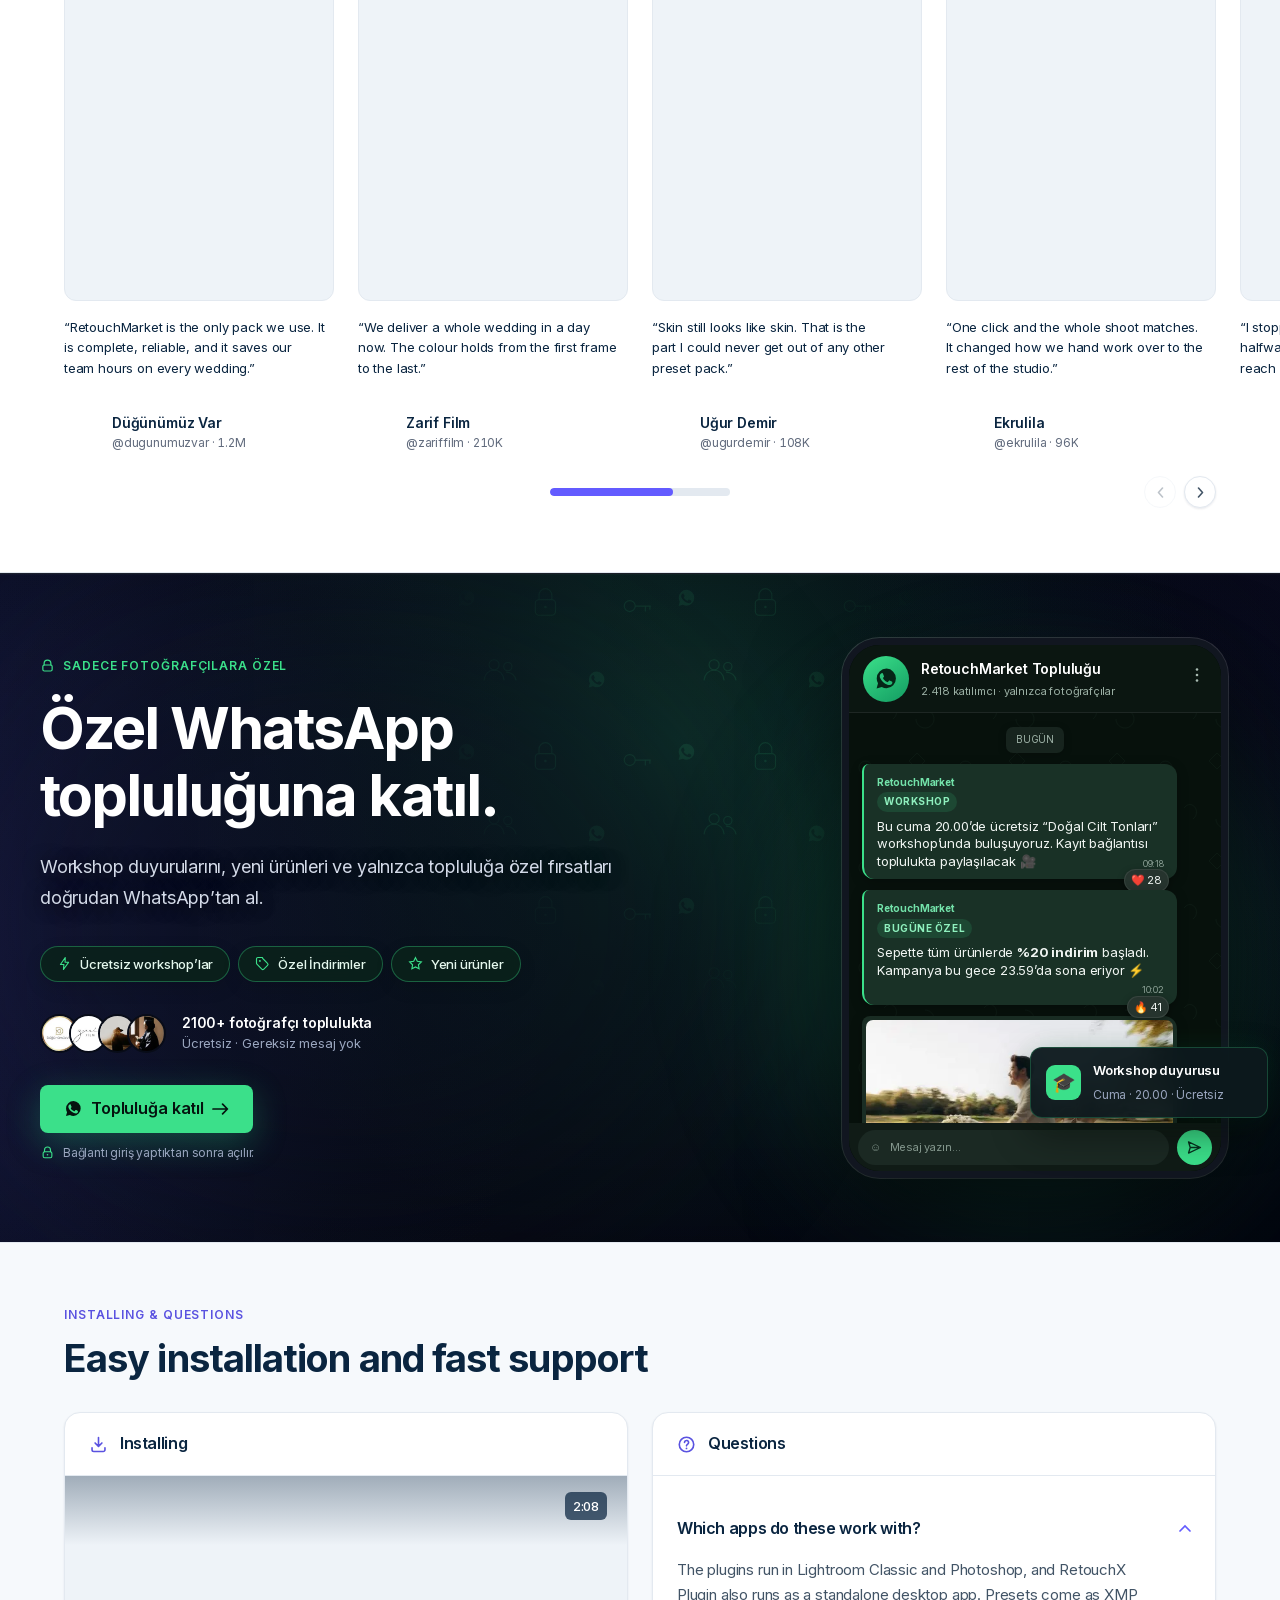
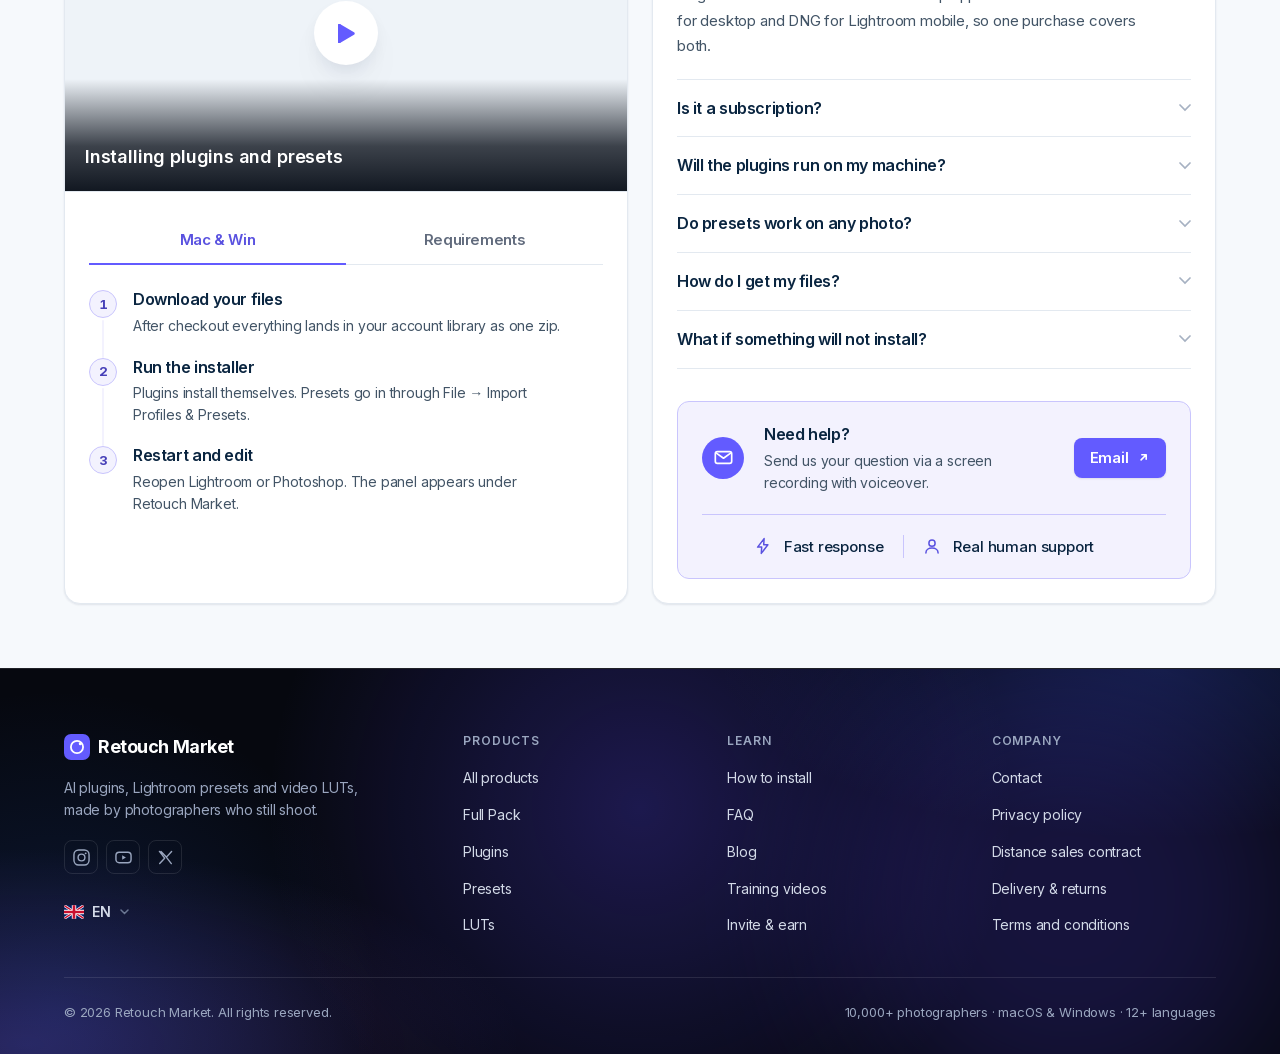
==== commit 35a859d9: "The front page, now that its basket goes somewhere A reviewer walked the front page with the basket " ====
--- a/index.html
+++ b/index.html
@@ -23,6 +23,10 @@
      every weight the page uses. latin-ext is not optional here: ğ, ş, İ and
      the rest of the Turkish set live in it. -->
 <link rel="preload" href="fonts/inter-latin.woff2" as="font" type="font/woff2" crossorigin>
+<!-- The basket's arithmetic is a file of its own, and the page's script waits
+     for it two thirds of the way down. Asked for here, with the first byte,
+     it has arrived by then. -->
+<link rel="preload" href="rm-cart.js" as="script">
 <!-- The product panel a pack opens into. Dropped in as shipped: it brings its
      own CSS, builds its own markup, and everything it owns is rmp- prefixed,
      so none of it can reach the page's own .btn / .nav / .price / .rate /
@@ -4510,7 +4514,7 @@
     <div class="nav__icons">
       <button class="iconbtn" type="button" id="searchToggle" aria-expanded="false" aria-controls="searchBar" aria-label="Search"><svg width="18" height="18" viewBox="0 0 20 20" fill="none" aria-hidden="true"><circle cx="8.8" cy="8.8" r="6.3" stroke="currentColor" stroke-width="1.6"/><path d="M13.5 13.5l4 4" stroke="currentColor" stroke-width="1.6" stroke-linecap="round"/></svg></button>
       <a class="iconbtn" href="#" aria-label="Log in"><svg width="19" height="19" viewBox="0 0 20 20" fill="none" aria-hidden="true"><circle cx="10" cy="6.7" r="3.4" stroke="currentColor" stroke-width="1.5"/><path d="M3.5 17.3c0-3.3 2.9-5.4 6.5-5.4s6.5 2.1 6.5 5.4" stroke="currentColor" stroke-width="1.5" stroke-linecap="round"/></svg></a>
-      <a class="iconbtn" href="#" aria-label="Basket, empty" data-basket><svg width="19" height="19" viewBox="0 0 20 20" fill="none" aria-hidden="true"><path d="M3.4 6.6h13.2l-.95 9.9a1.6 1.6 0 01-1.6 1.4H5.95a1.6 1.6 0 01-1.6-1.4z" stroke="currentColor" stroke-width="1.5" stroke-linejoin="round"/><path d="M7.1 8.4V5.5a2.9 2.9 0 015.8 0v2.9" stroke="currentColor" stroke-width="1.5" stroke-linecap="round"/></svg><span class="cart__n tnum" aria-hidden="true">0</span></a>
+      <a class="iconbtn" href="cart.html" aria-label="Basket, empty" data-basket><svg width="19" height="19" viewBox="0 0 20 20" fill="none" aria-hidden="true"><path d="M3.4 6.6h13.2l-.95 9.9a1.6 1.6 0 01-1.6 1.4H5.95a1.6 1.6 0 01-1.6-1.4z" stroke="currentColor" stroke-width="1.5" stroke-linejoin="round"/><path d="M7.1 8.4V5.5a2.9 2.9 0 015.8 0v2.9" stroke="currentColor" stroke-width="1.5" stroke-linecap="round"/></svg><span class="cart__n tnum" aria-hidden="true">0</span></a>
     </div>
     <button class="nav__toggle" id="navToggle" aria-expanded="false" aria-controls="navPanel" aria-label="Open menu">
       <svg width="18" height="12" viewBox="0 0 18 12" fill="none" aria-hidden="true"><path d="M0 1h18M0 6h18M0 11h18" stroke="currentColor" stroke-width="1.6"/></svg>
@@ -4544,6 +4548,19 @@
     </form>
   </div>
 </header>
+<script>
+/* the count, before the first paint: the page's own script is 2,000 lines further down */
+(function(){
+  try{
+    var k = JSON.parse(localStorage.getItem('rm-cart') || 'null'), n = 0;
+    if(k) n = (Array.isArray(k.items) ? k.items.length : 0) + (k.bundle && Array.isArray(k.bundle.packs) ? k.bundle.packs.length : 0);
+    if(!n) return;
+    var c = document.querySelector('.cart__n');
+    c.textContent = n;
+    c.parentNode.setAttribute('aria-label', 'Basket, ' + n + ' item' + (n > 1 ? 's' : ''));
+  }catch(e){}
+})();
+</script>
 
 <main id="main">
 
@@ -6417,6 +6434,10 @@
   </button>
 </nav>
 
+<!-- The basket both pages share: what is on sale, what a basket is worth, and
+     where it is kept between this page and the basket page. Loaded ahead of
+     the page's own script, which reads it as it starts. -->
+<script src="rm-cart.js"></script>
 <script>
 (function(){
   "use strict";
@@ -6460,11 +6481,22 @@
   var Cart = (function(){
     var singles = {}, bundle = null, watchers = [];
     var say = document.querySelector('[data-status]');
+    /* The basket is kept where the basket page can read it — rm-cart.js, one
+       entry in localStorage — so what goes in here is there when you get to
+       the basket, and what was taken out there is gone when you come back.
+       Without it the page works as it always did and forgets when you leave. */
+    var Kept = window.RMCart || null, quiet = false;
     function covered(name){ return !!bundle && bundle.packs.indexOf(name) > -1; }
     function size(){
       var n = 0, k;
       for(k in singles){ if(singles[k]) n++; }
       return n + (bundle ? bundle.packs.length : 0);
+    }
+    /* what is loose in the basket, by name and in the order it went in */
+    function loose(){
+      var out = [], k;
+      for(k in singles){ if(singles[k]) out.push(k); }
+      return out;
     }
     var link = document.querySelector('[data-basket]');
     /* the badge opens at nought and every change after that is a change */
@@ -6475,7 +6507,7 @@
         basketCount.textContent = String(n);
         /* only on a change, and only after the first draw — the page does not
            open by congratulating you on an empty basket */
-        if(shown !== n && !still){
+        if(shown !== n && !still && !quiet){
           basketCount.classList.remove('is-hit');
           void basketCount.offsetWidth;
           basketCount.classList.add('is-hit');
@@ -6487,7 +6519,26 @@
       if(link) link.setAttribute('aria-label',
         'Basket, ' + (n ? n + ' item' + (n > 1 ? 's' : '') : 'empty'));
       if(say && msg) say.textContent = msg;
+      if(Kept && !quiet) Kept.write({items: loose(), bundle: bundle});
       watchers.forEach(function(fn){ fn(); });
+    }
+    /* Take the basket from where it is kept: when the page opens, when it is
+       shown again after the basket page, and when another tab changes it.
+       Quietly — nothing was done here, so nothing is announced and the count
+       does not ring — and not at all if what is kept is what is already here. */
+    function same(a, b){
+      return a.length === b.length && a.every(function(x, i){ return x === b[i]; });
+    }
+    function sync(){
+      if(!Kept) return;
+      var kept = Kept.load();
+      if(same(kept.items, loose()) &&
+         same(kept.bundle ? kept.bundle.packs : [], bundle ? bundle.packs : [])) return;
+      singles = {};
+      kept.items.forEach(function(name){ singles[name] = true; });
+      bundle = kept.bundle ? { label: kept.bundle.label, packs: kept.bundle.packs.slice() } : null;
+      quiet = true;
+      try { draw(''); } finally { quiet = false; }
     }
     function list(names){
       if(names.length === 1) return names[0];
@@ -6511,11 +6562,12 @@
       },
       /* what is loose in the basket, by name — the bundle replaces all of
          it, and the warning over the button says so before you press it */
-      loose: function(){
-        var out = [], k;
-        for(k in singles){ if(singles[k]) out.push(k); }
-        return out;
+      loose: loose,
+      /* the bundle in the basket, if there is one: its label and its packs */
+      bundle: function(){
+        return bundle ? { label: bundle.label, packs: bundle.packs.slice() } : null;
       },
+      sync: sync,
       /* the bundle takes the basket's place rather than sitting beside it,
          so nothing can be in there twice */
       addBundle: function(label, packs){
@@ -6536,6 +6588,9 @@
       }
     };
   })();
+
+  /* the product panel is a file of its own: this is how it reaches the same basket */
+  window.RMBasket = Cart;
 
   /* ---- and where it went ----
      The basket is what changed, so the confirmation is at the basket with
@@ -6578,7 +6633,13 @@
       var w = tipEl.offsetWidth;
       var mid = m.left + m.width / 2;
       var left = Math.max(8, Math.min(vw - 8 - w, Math.round(mid + 26 - w)));
-      tipEl.style.top = Math.round(r.bottom + 8) + 'px';
+      /* …and against where the bar rests, not where it is this instant: in the
+         shelf it slides away on a transform and slides back without a scroll,
+         and a note placed from the moving rectangle ended up cut by the top of
+         the window and then sitting on the basket it was pointing at */
+      var bar = document.getElementById('nav');
+      var slid = bar ? new DOMMatrixReadOnly(getComputedStyle(bar).transform).m42 : 0;
+      tipEl.style.top = Math.round(r.bottom - slid + 8) + 'px';
       tipEl.style.left = left + 'px';
       tipEl.style.right = 'auto';
       /* the arrow is 14px across, so its own middle is 7px in from where it
@@ -6606,9 +6667,18 @@
      saying Added underneath. */
   var TICKBIG = '<svg width="24" height="24" viewBox="0 0 24 24" fill="none" aria-hidden="true">' +
     '<path d="M5.6 12.6l4 4 8.8-9.4" stroke="currentColor" stroke-width="2.6" stroke-linecap="round" stroke-linejoin="round"/></svg>';
+  var newsGo = null;
   function basketNews(title, line){
-    setTimeout(function(){ cartTip(title, line); }, still ? 900 : 1500);
+    clearTimeout(newsGo);
+    newsGo = setTimeout(function(){ cartTip(title, line); }, still ? 900 : 1500);
   }
+  /* leaving the page ends whatever it was about to say: a page kept in the
+     back/forward cache picks its timers up where they stopped */
+  window.addEventListener('pagehide', function(){
+    clearTimeout(newsGo); clearTimeout(tipGo);
+    if(tipEl) tipEl.classList.remove('is-on');
+    document.querySelectorAll('.cheer').forEach(function(c){ if(c.parentNode) c.parentNode.removeChild(c); });
+  });
   function cheer(host, saved){
     if(!host || !saved) return;
     var slim = host.getBoundingClientRect().height < 210;
@@ -7040,6 +7110,7 @@
         var back = go.closest('.oact');
         if(back) back.classList.remove('is-bought');
         if(shell) shell.classList.remove('is-bought');
+        go.removeAttribute('aria-label');
         Cart.dropBundle();
       }
       go.innerHTML = short > 0
@@ -7278,6 +7349,7 @@
     tabs.forEach(function(tab, n){
       tab.tabIndex = tab.getAttribute('aria-checked') === 'true' ? 0 : -1;
       tab.addEventListener('click', function(){
+        if(Number(tab.getAttribute('data-deal')) === state.get) return;
         state.get = Number(tab.getAttribute('data-deal'));
         /* arriving at the tier the badge recommends is worth one beat from the
            badge — restarted rather than queued, so switching back and forth
@@ -7314,6 +7386,64 @@
       });
     });
     render();
+
+    /* The basket can change without this panel being pressed: it is kept
+       between pages, and the basket page lists a bundle as its packs, any of
+       which can be taken out there. So the panel reads the basket, the way
+       the shelf's buttons do. A bundle that is in the basket is shown as
+       bought, with its packs in the places; one that is no longer in it is no
+       longer shown as bought. Nothing is announced and nothing celebrates —
+       this is the page catching up, not the customer buying. */
+    function settle(on){
+      var act = go.closest('.oact');
+      bought = on;
+      go.classList.toggle('is-added', on);
+      if(act) act.classList.toggle('is-bought', on);
+      if(shell) shell.classList.toggle('is-bought', on);
+      if(on) bill(false); else go.removeAttribute('aria-label');
+    }
+    /* the page catching up is not news: the panel's own status line is held
+       silent while it is redrawn, and the pill is put under its tier, not slid */
+    function hush(fn){
+      var st = offer.querySelector('[data-status]');
+      if(st) st.setAttribute('aria-live', 'off');
+      try { fn(); } finally { if(st) setTimeout(function(){ st.removeAttribute('aria-live'); }, 0); }
+    }
+    function jump(){
+      var thumb = track && track.querySelector('.tiers__thumb');
+      if(thumb) thumb.style.transition = 'none';
+      slide();
+      if(thumb){ void thumb.offsetWidth; thumb.style.transition = ''; }
+    }
+    Cart.watch(function(){
+      var held = Cart.bundle();
+      if(!held){
+        if(bought){ settle(false); hush(render); }
+        return;
+      }
+      var mine = names();
+      if(bought && held.packs.length === mine.length &&
+         held.packs.every(function(n){ return mine.indexOf(n) > -1; })) return;
+      var ids = held.packs.map(function(n){
+        for(var i = 0; i < PACKS.length; i++){ if(PACKS[i].name === n) return i; }
+        return -1;
+      });
+      if(ids.indexOf(-1) > -1 ||
+         !DEALS.some(function(d){ return d.get === ids.length; })) return;
+      bought = false;              /* so that drawing it does not take it back out */
+      state.get = ids.length;
+      state.picks = ids;
+      tabs.forEach(function(t){
+        var on = Number(t.getAttribute('data-deal')) === state.get;
+        t.setAttribute('aria-checked', String(on));
+        t.tabIndex = on ? 0 : -1;
+      });
+      jump();
+      was = null;                  /* a different bundle, not a step in this one */
+      open(false);
+      hush(render);
+      settle(true);
+    });
   })();
 
   /* ---- clip rails: arrows + disabled states ---- */
@@ -8450,7 +8580,10 @@
       if(band) band.classList.toggle('is-added', inCart || held);
     }
     Cart.watch(function(){
-      if(inCart && !Cart.has(pack)) inCart = false;
+      /* read the basket rather than remembering, as the shelf's buttons do:
+         it is kept between pages, so it can be holding this pack without
+         this button ever having been pressed */
+      inCart = Cart.has(pack) && !Cart.covered(pack);
       draw(false);
     });
     /* the two prices in the button are the offer, so the gap between them is
@@ -8530,6 +8663,16 @@
     btn.addEventListener('focus', function(){ draw(true); if(Cart.covered(name)) tipShow(btn); });
     btn.addEventListener('blur', function(){ draw(false); tipOff(); });
   });
+
+  /* ---- the basket is kept between pages ----
+     Every button that can change the basket is listening by now, so this is
+     the moment to hand them what was already in it: on arrival, on being
+     shown again when you come back from the basket page (a page restored
+     from the back/forward cache does not run its scripts again), and
+     whenever another tab changes it. */
+  Cart.sync();
+  window.addEventListener('pageshow', function(e){ if(e.persisted) Cart.sync(); });
+  if(window.RMCart) window.RMCart.watch(function(){ Cart.sync(); });
 
   /* ---- the shelf is twelve deep ----
      Three across and four down is the shelf; anything past that waits
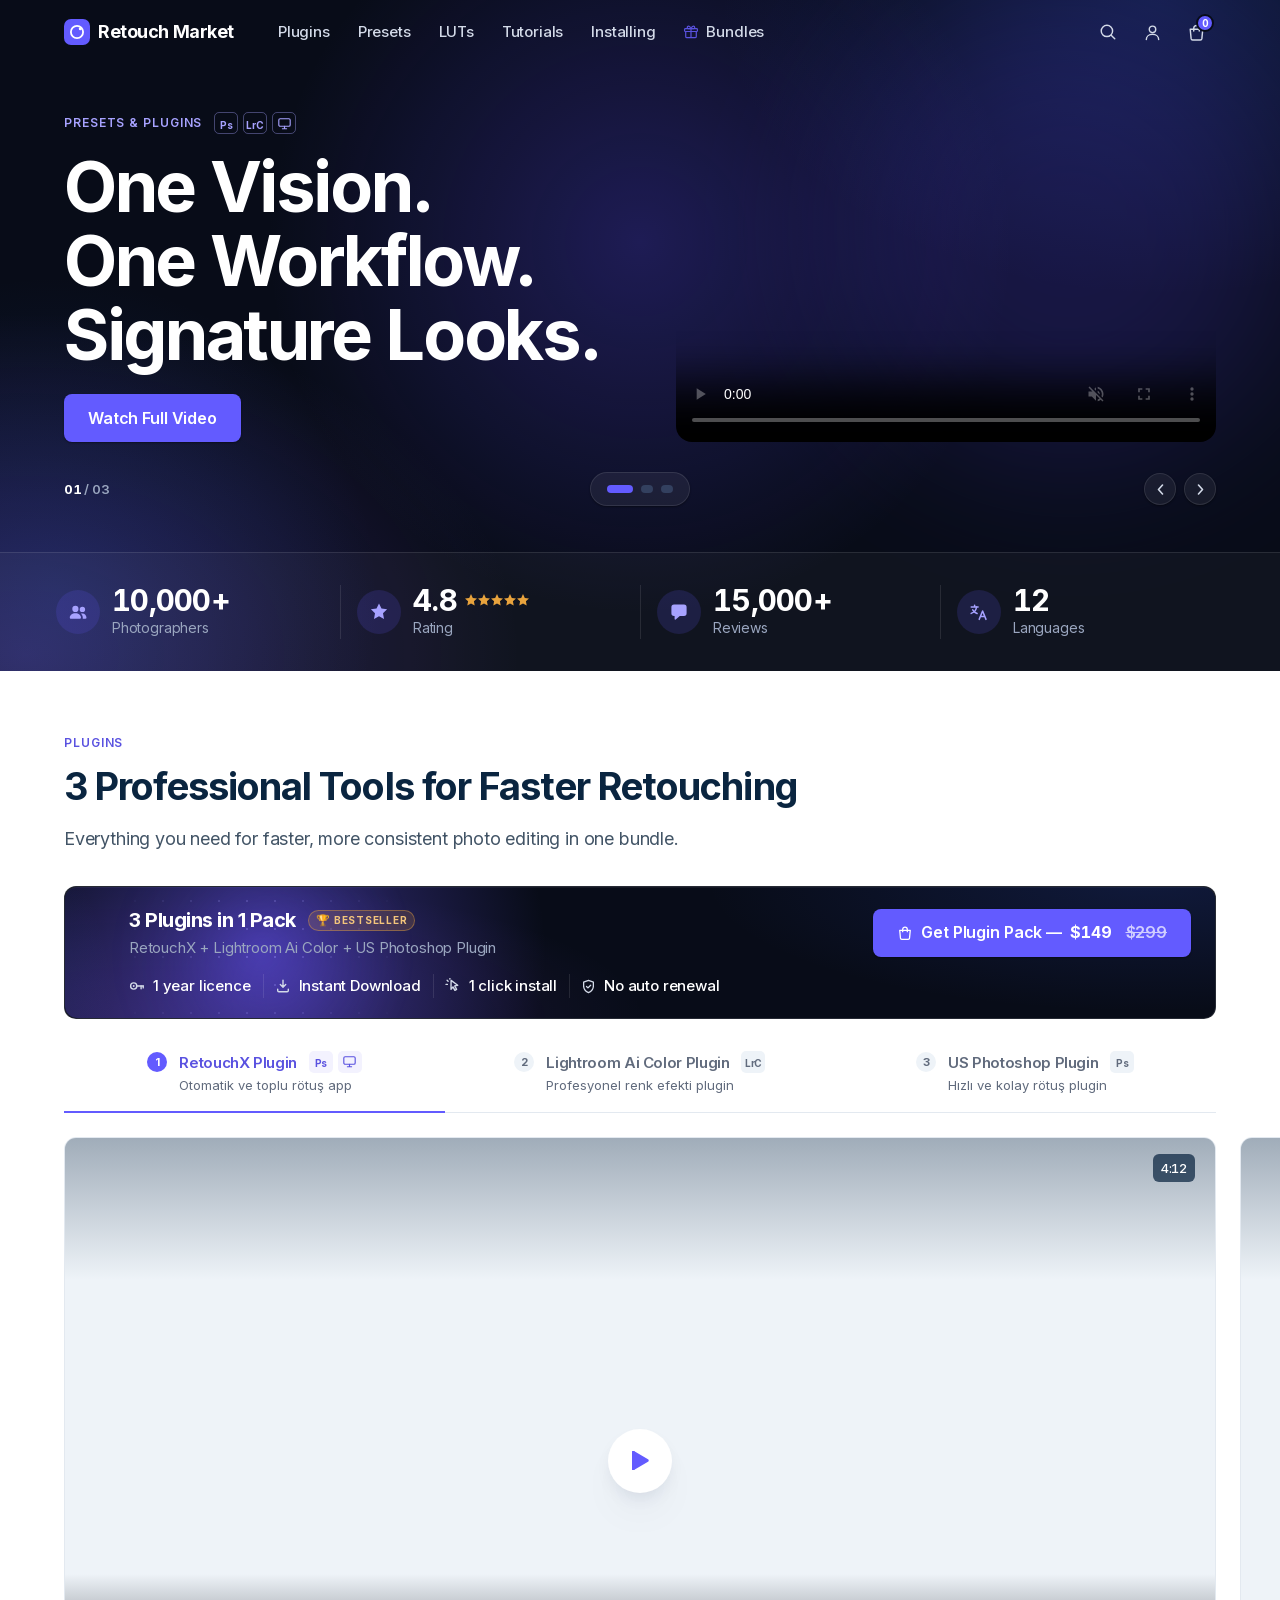
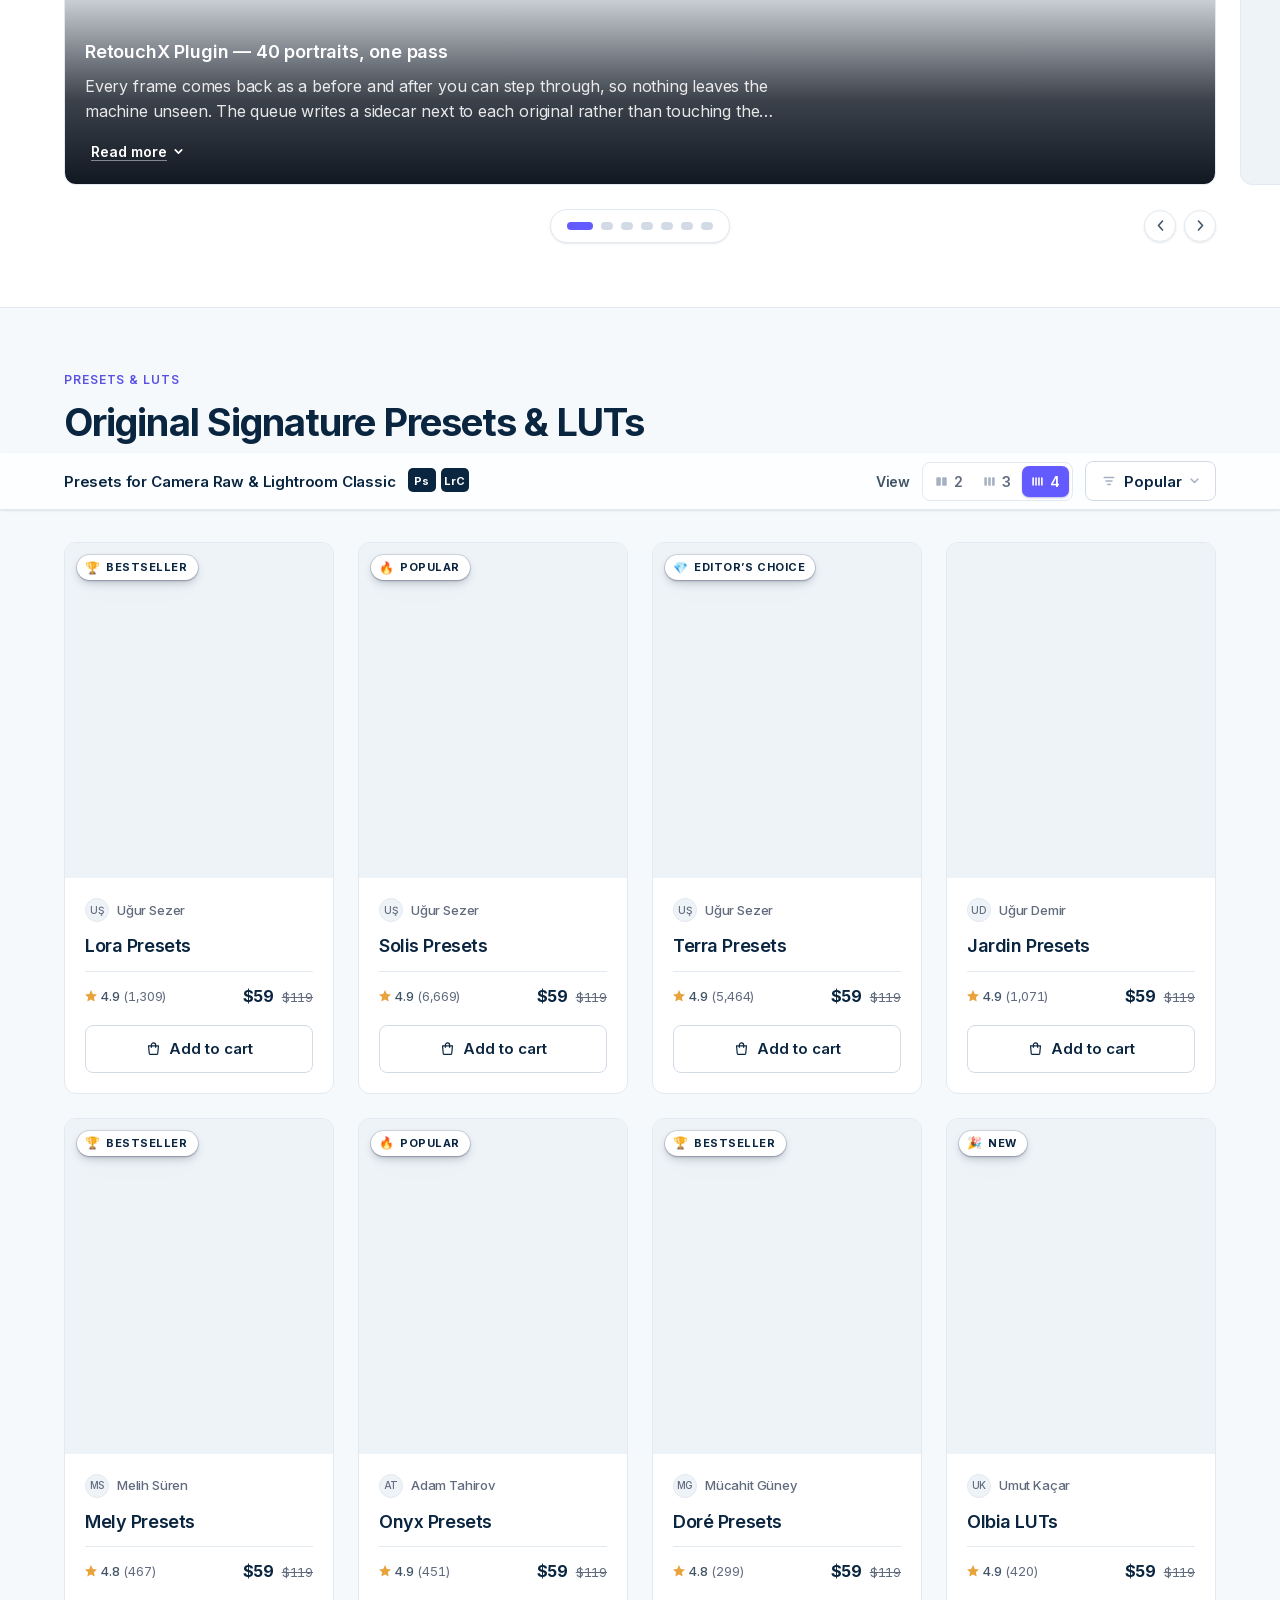
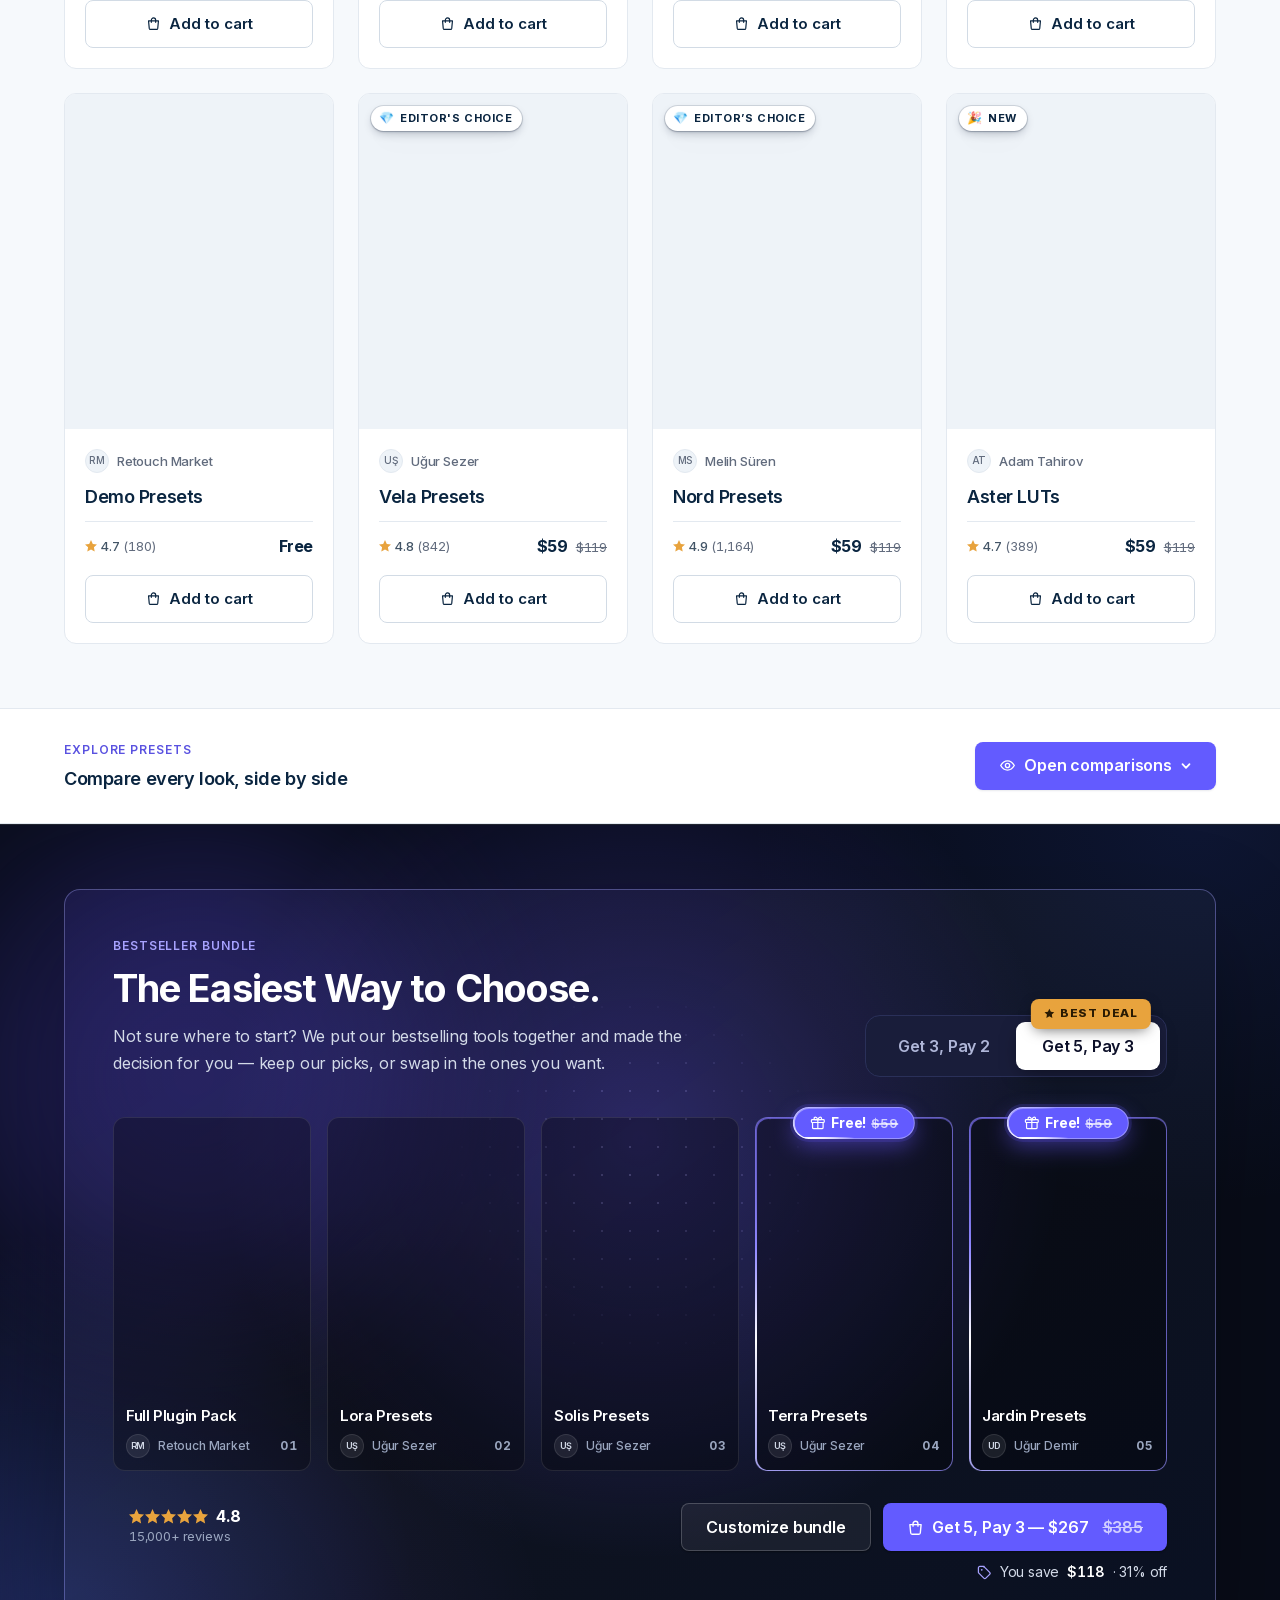
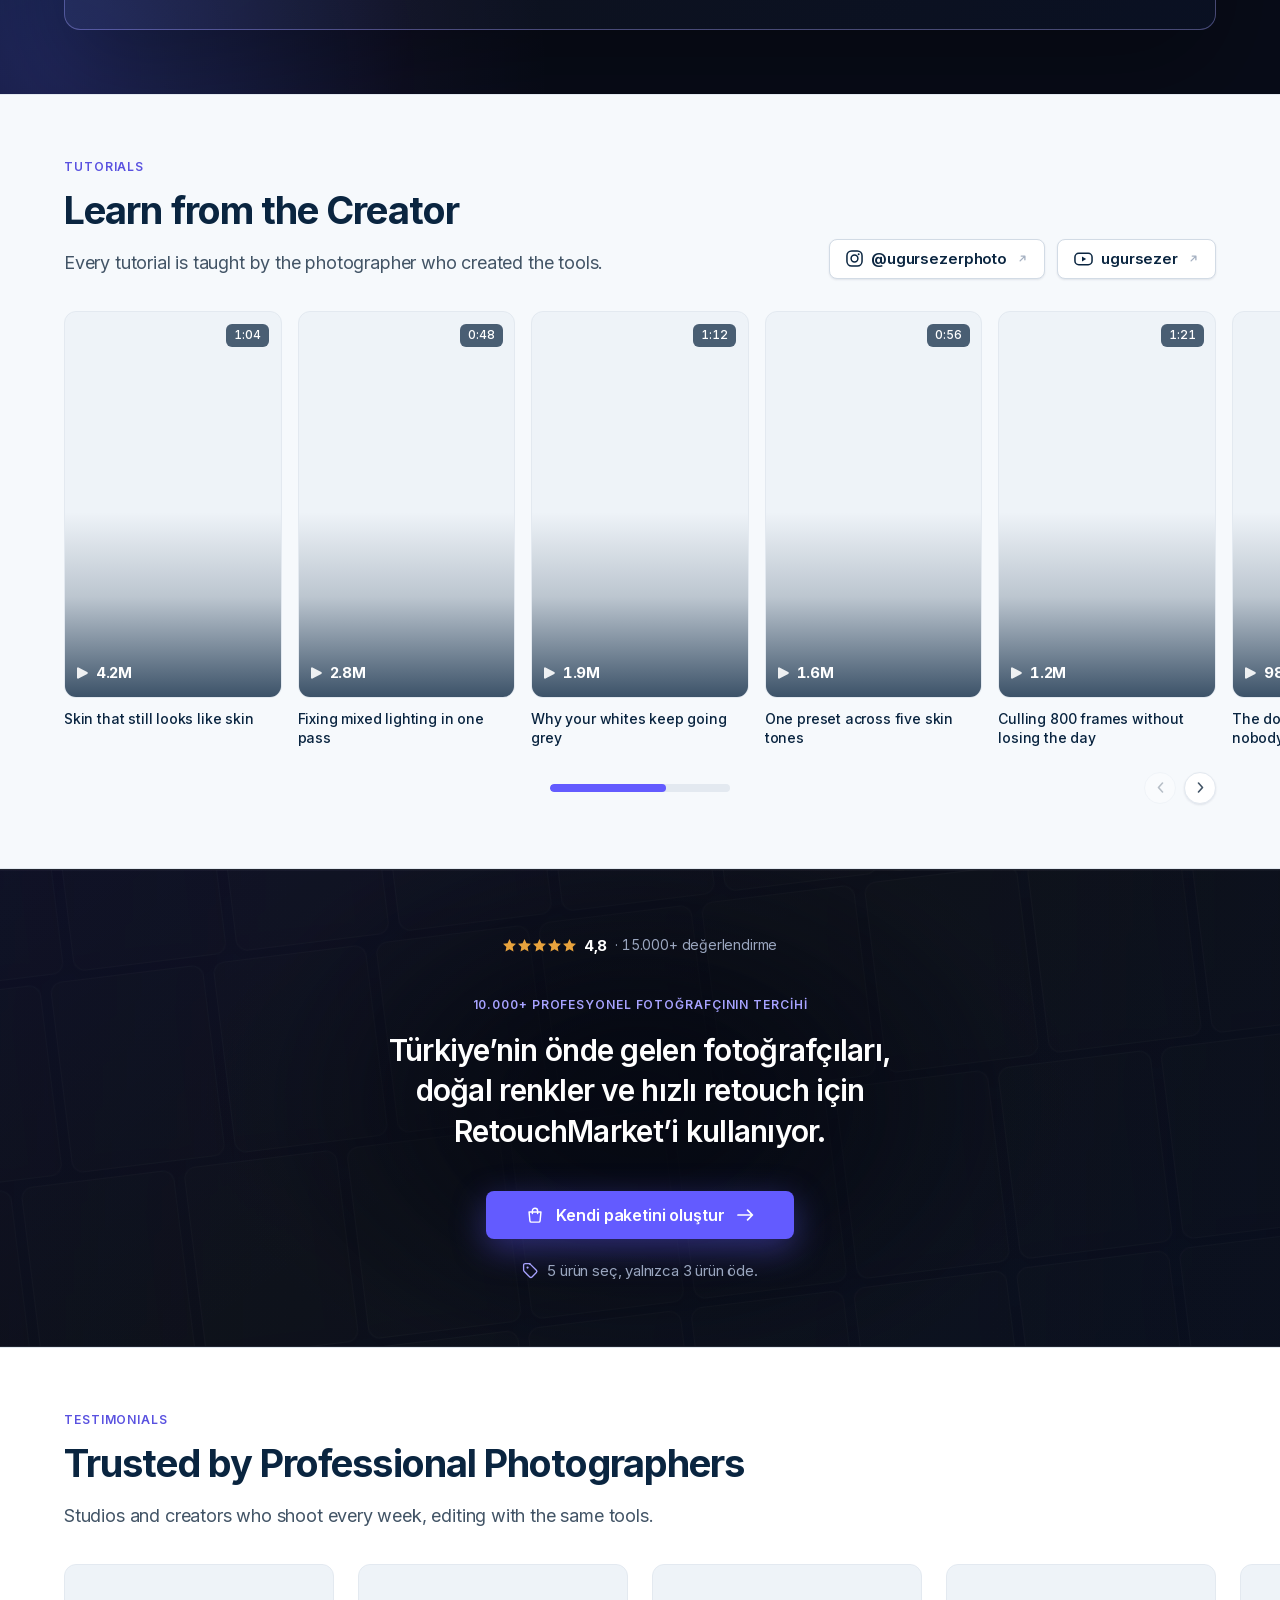
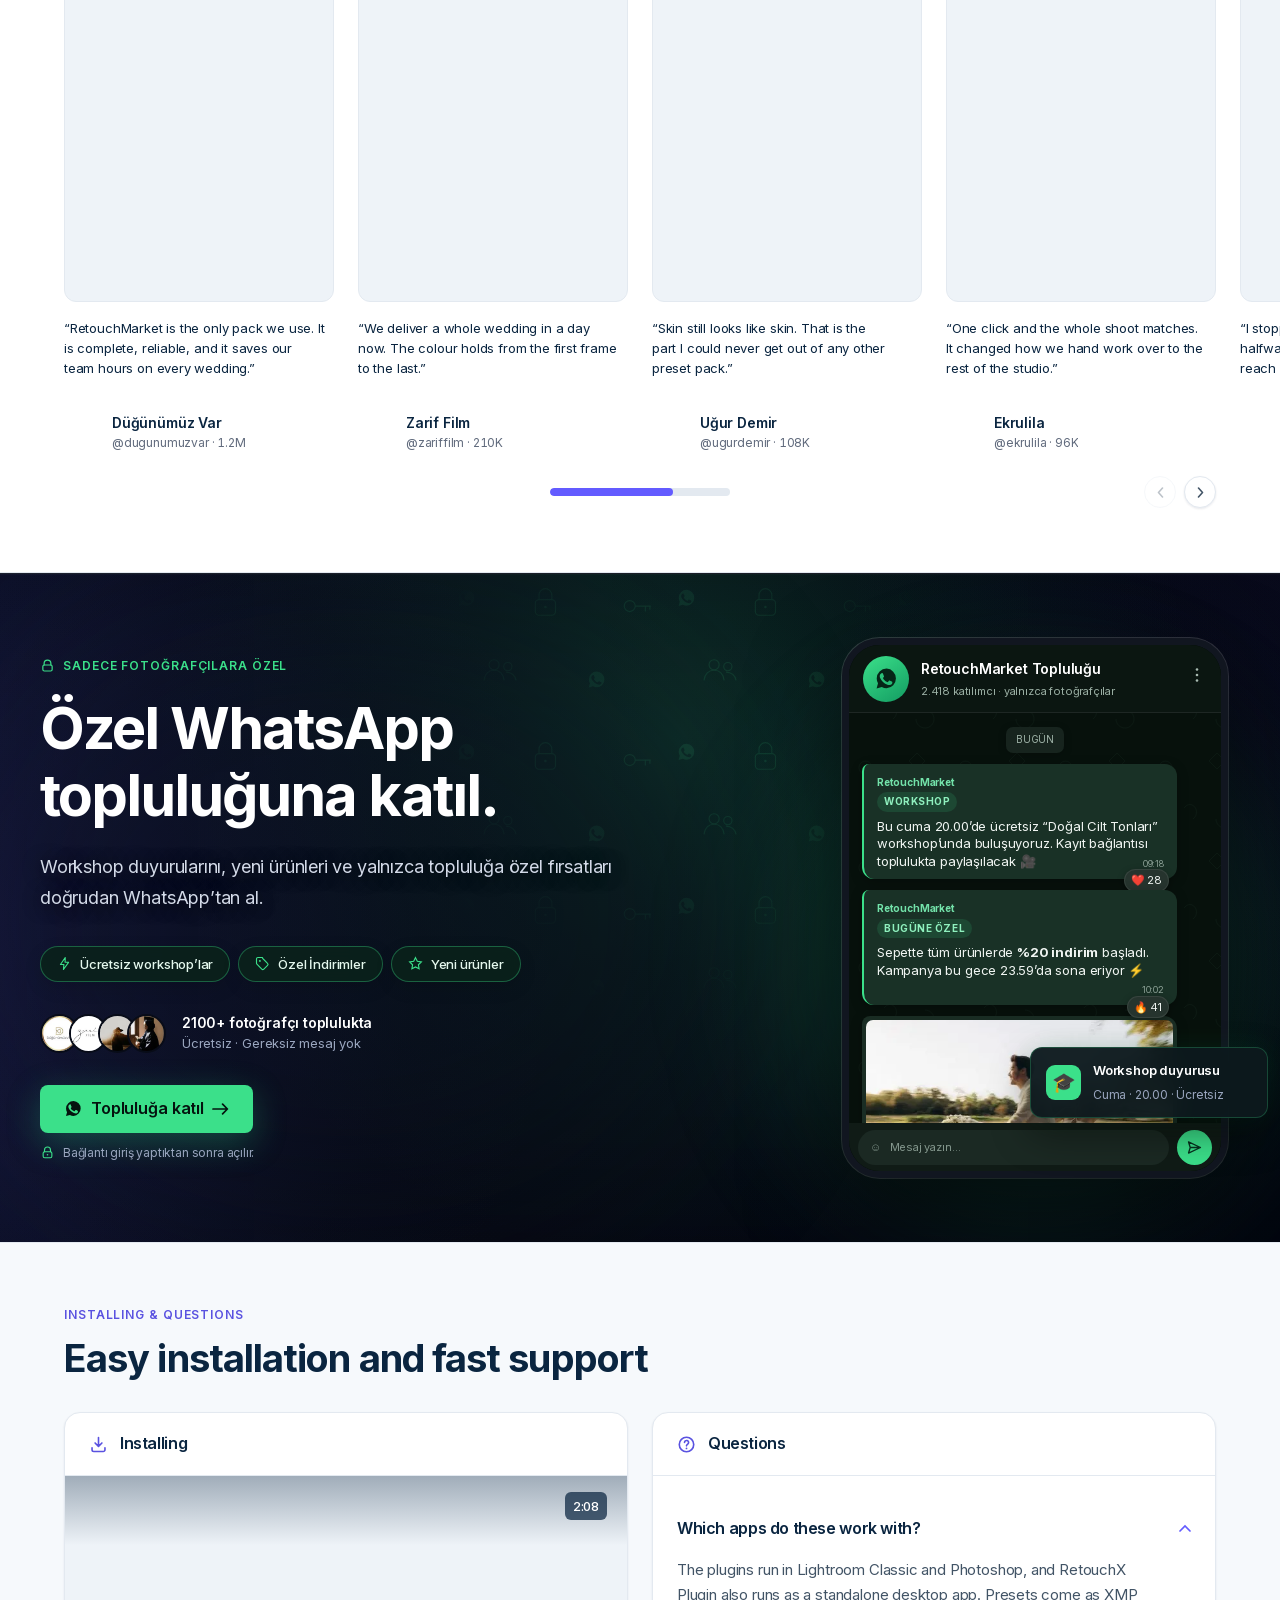
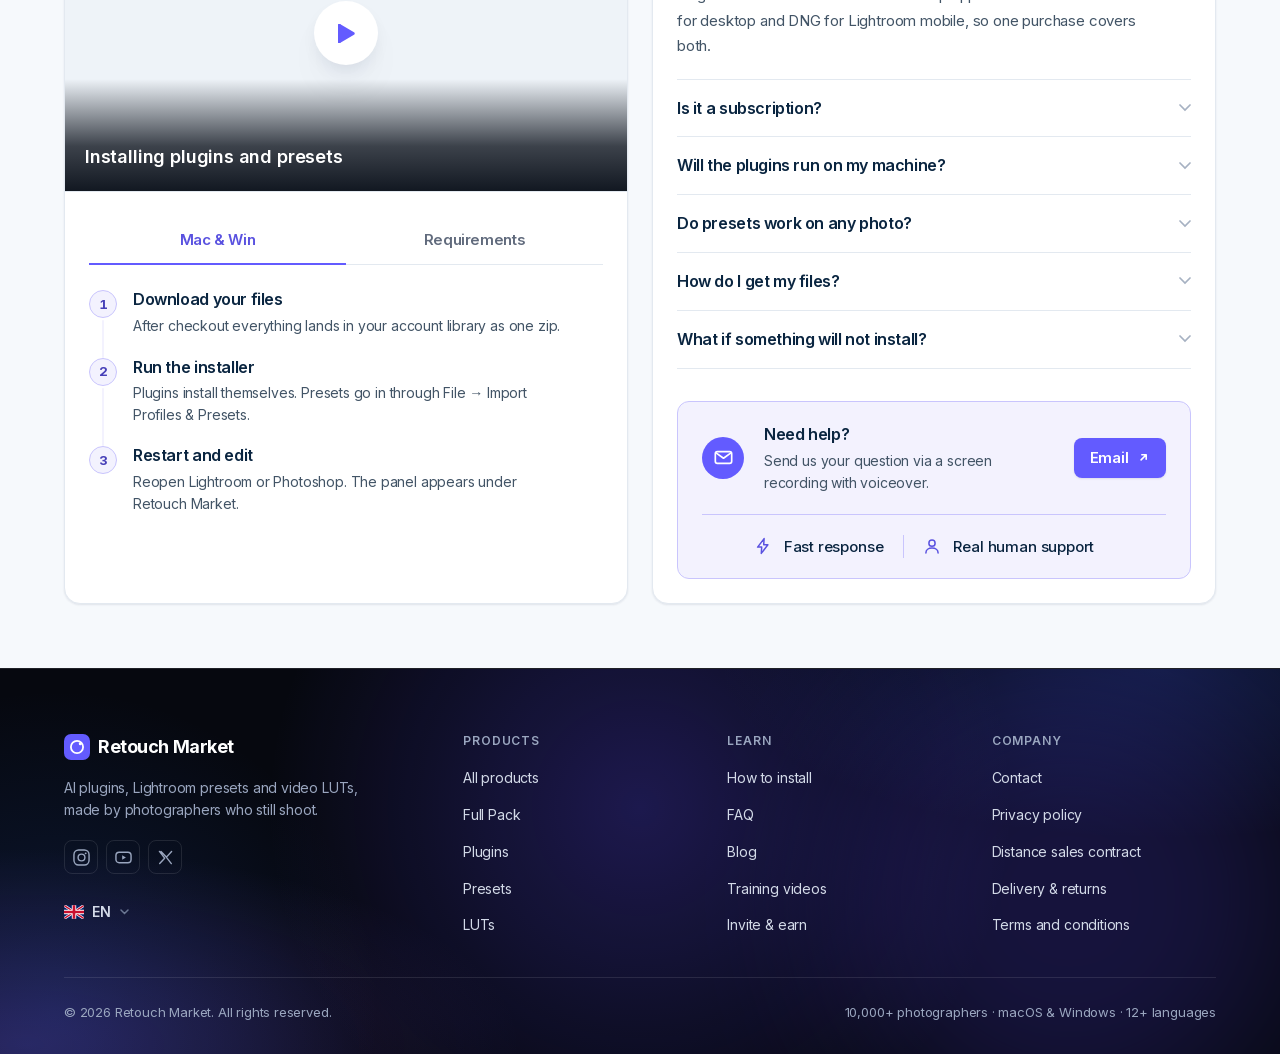
==== commit 9fef2448: "Two things on a phone the review saw in passing - Over the dark band at the top of the front page th" ====
--- a/index.html
+++ b/index.html
@@ -919,6 +919,12 @@
 .nav.is-dark .nav__links a,.nav.is-dark .iconbtn{color:#D3DAE8}
 .nav.is-dark .nav__links a:hover,.nav.is-dark .iconbtn:hover{background:rgba(255,255,255,.08)}
 .nav.is-dark .iconbtn[aria-expanded="true"]{background:rgba(255,255,255,.16);color:#fff}
+/* the menu button is one of the bar's marks too. Over the band it was the one
+   thing still drawn in the page's dark ink — three dark lines on a dark
+   ground, at the top of every phone's first screen. */
+.nav.is-dark .nav__toggle{color:#D3DAE8}
+.nav.is-dark .nav__toggle:hover{background:rgba(255,255,255,.08);color:#fff}
+.nav.is-dark .nav__toggle[aria-expanded="true"]{background:rgba(255,255,255,.16);color:#fff}
 .nav.is-dark .cart__n{border-color:#080C18}
 .nav.is-dark.is-stuck{box-shadow:none}
 /* ── the search drawer, on whichever ground the bar is on ─────────
@@ -4410,7 +4416,9 @@
   .slide__copy{order:2}
   .hero__slides{position:relative}
   /* one panel over the other */
-  .help{grid-template-columns:1fr;gap:var(--s-6)}
+  /* minmax(0,…), as the two-column rule has it: a bare 1fr is as wide as its
+     widest word allows, which at 320px was ten pixels wider than the page */
+  .help{grid-template-columns:minmax(0,1fr);gap:var(--s-6)}
 }
 @media (max-width:860px){
   .rail{--per-view:3}
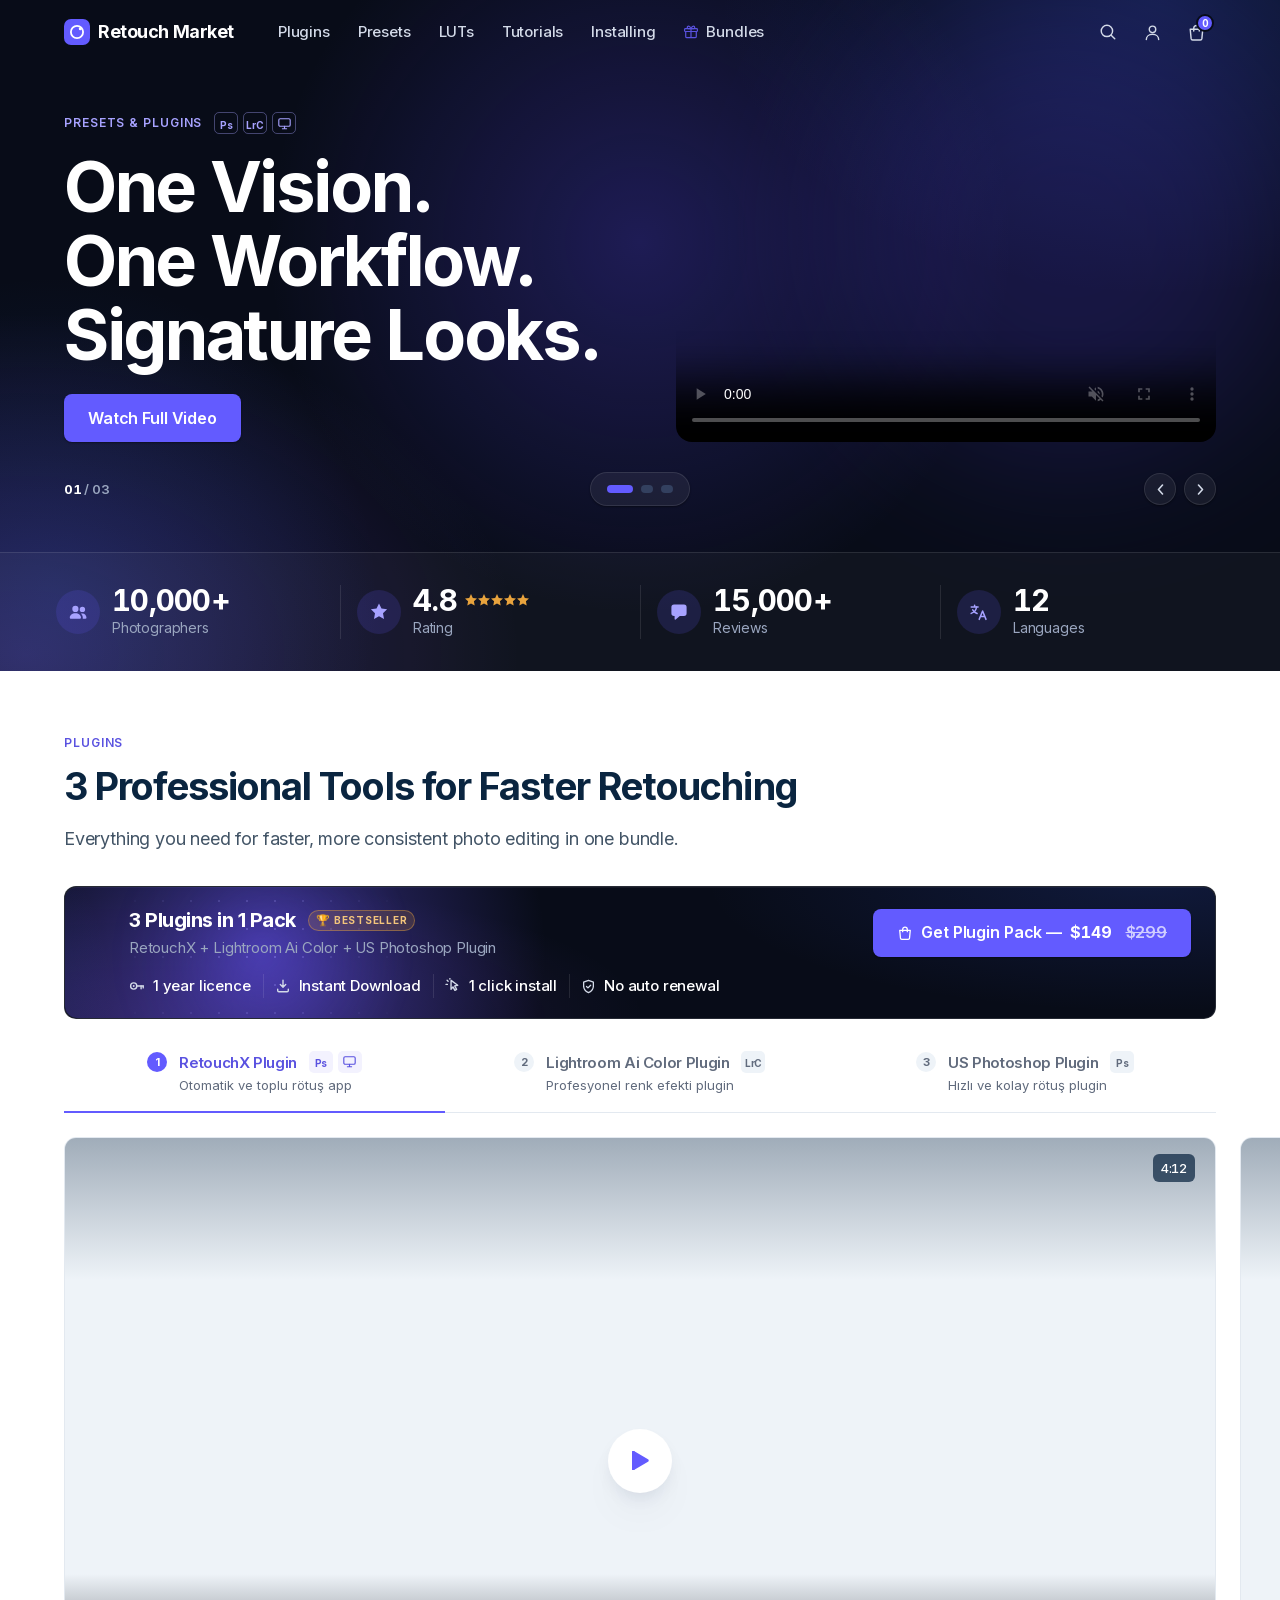
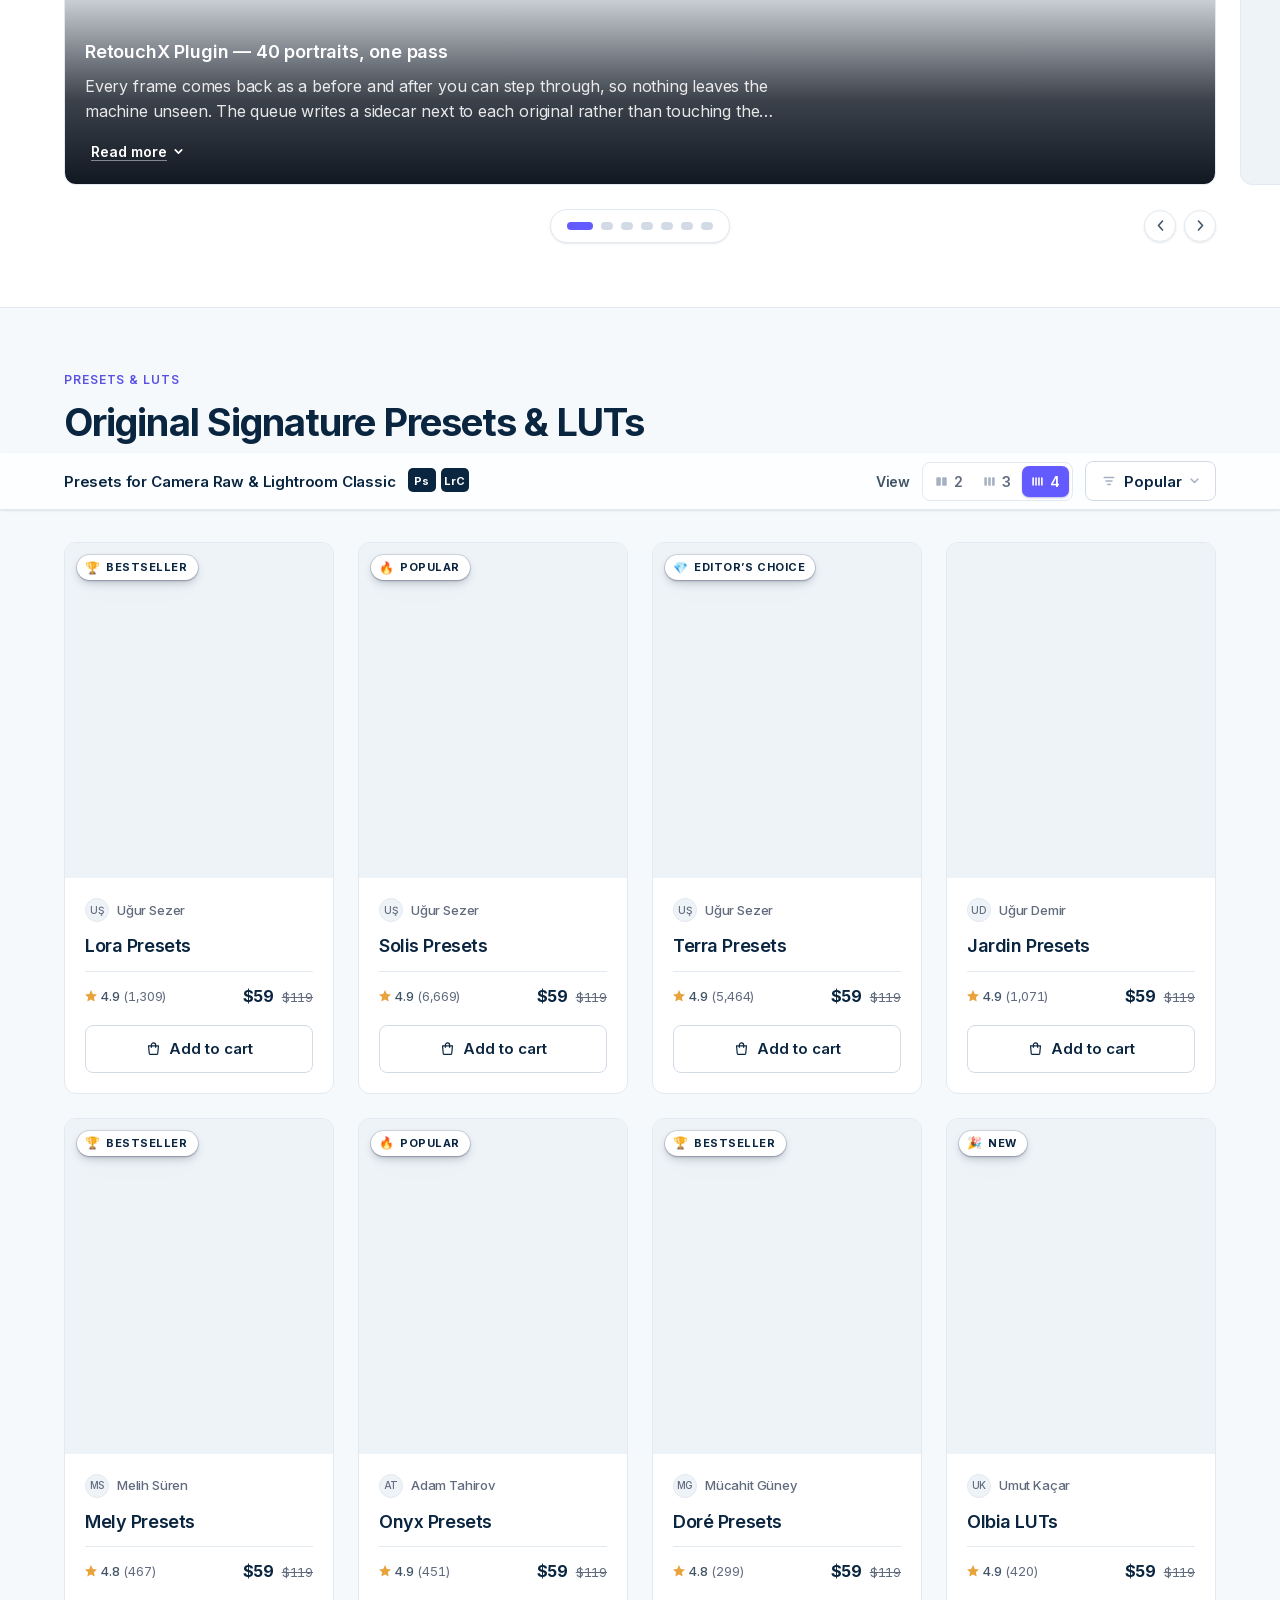
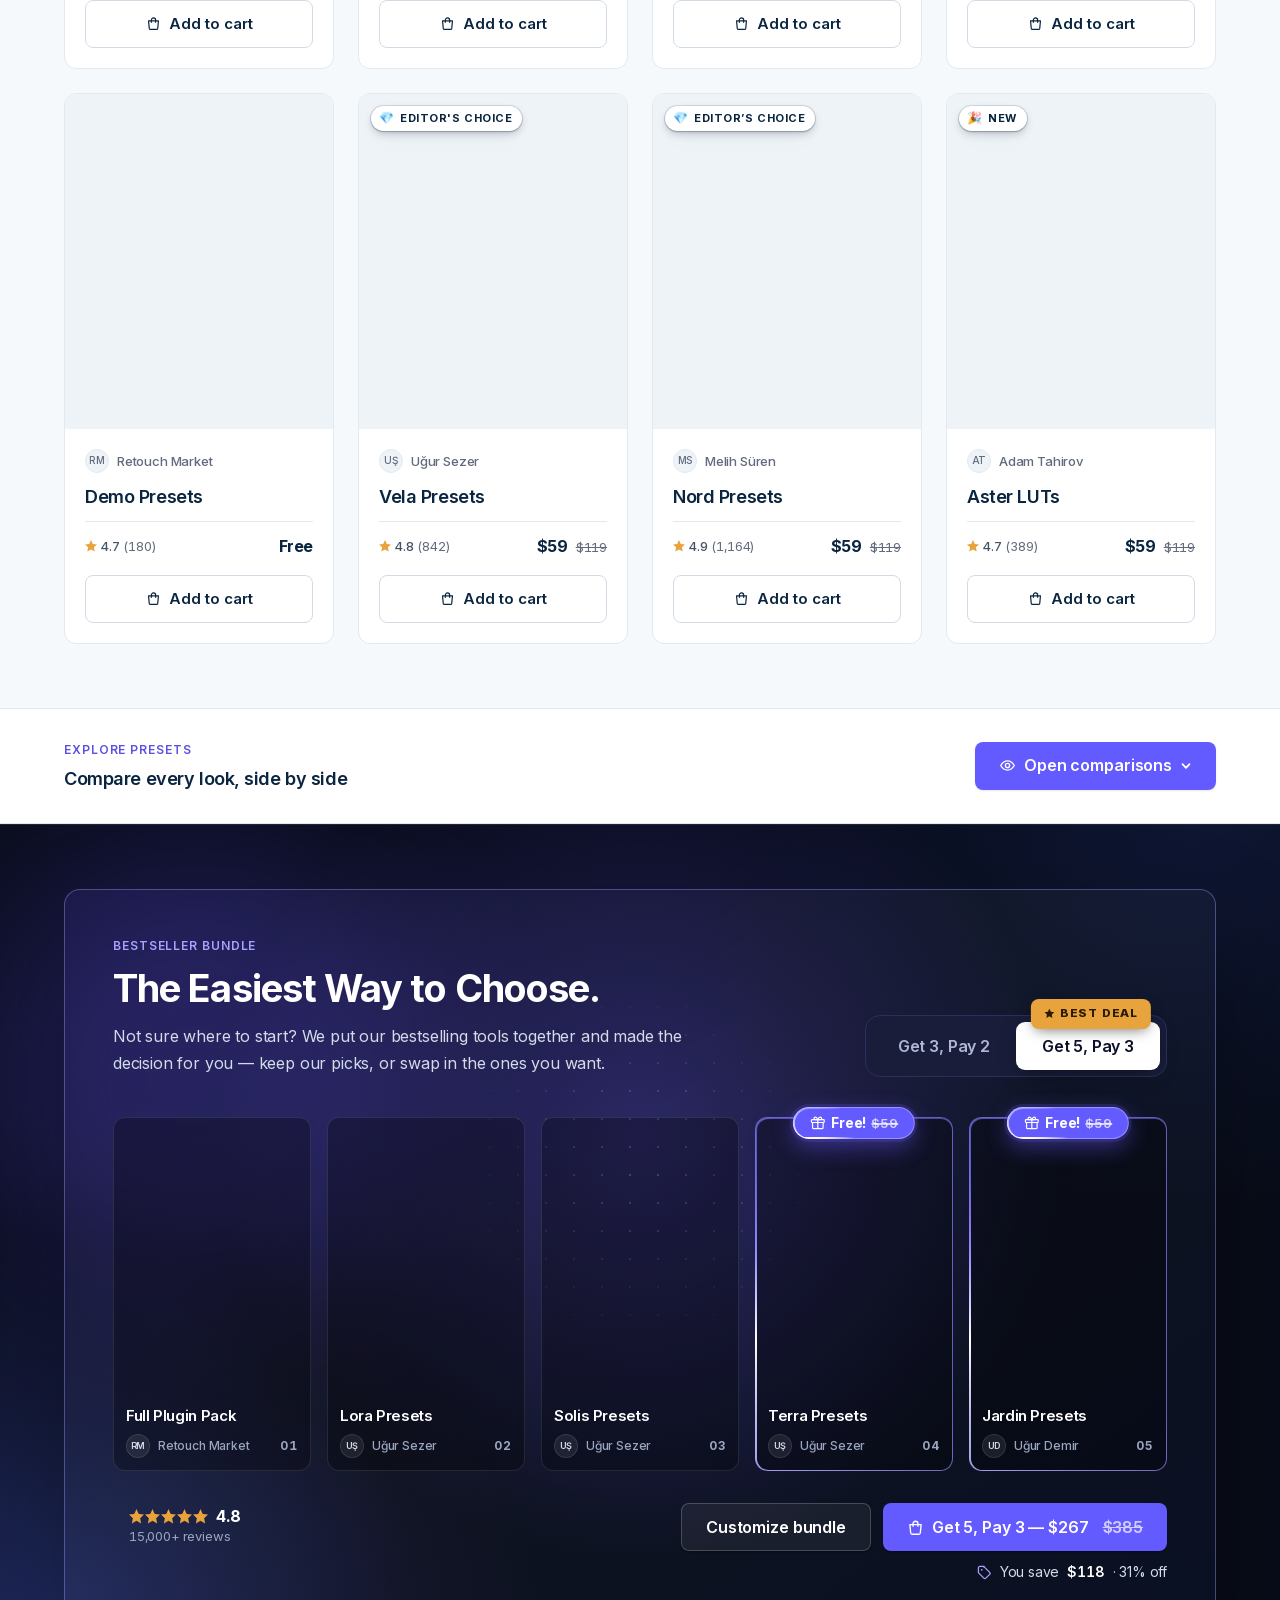
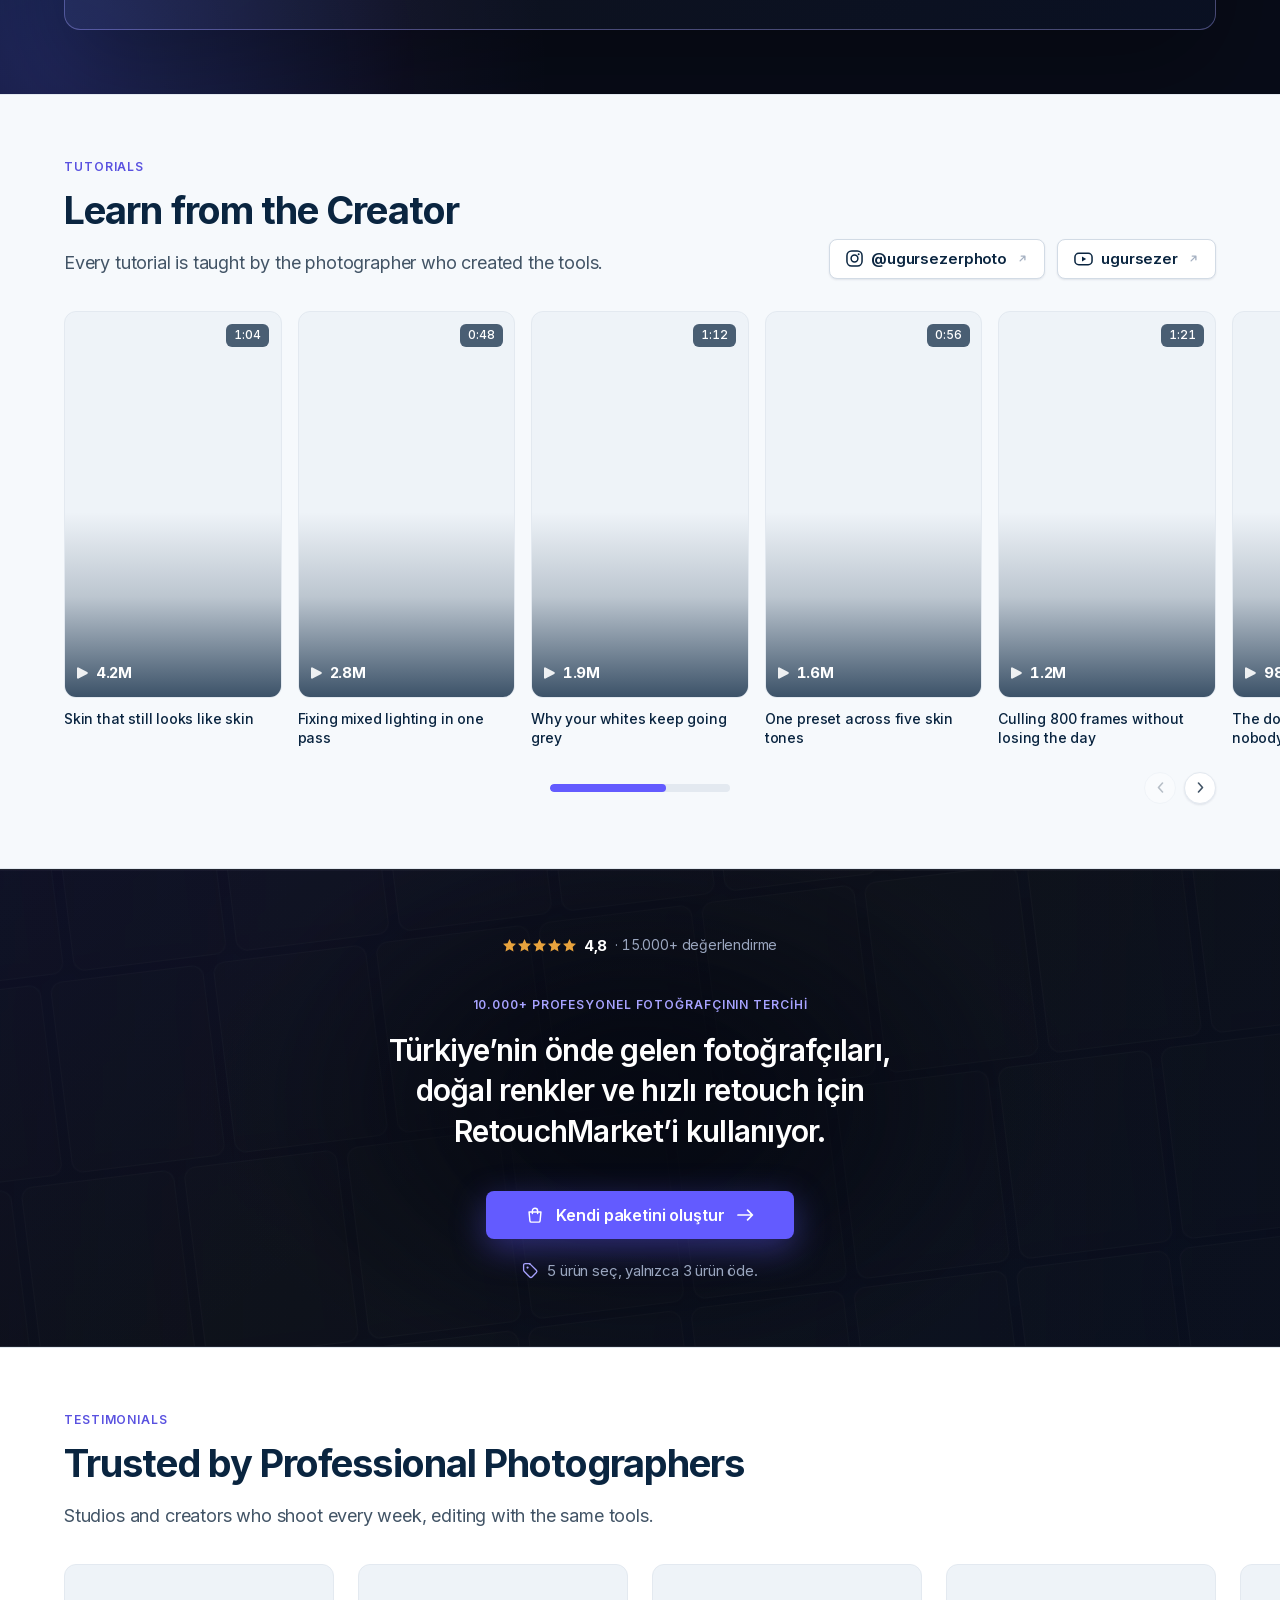
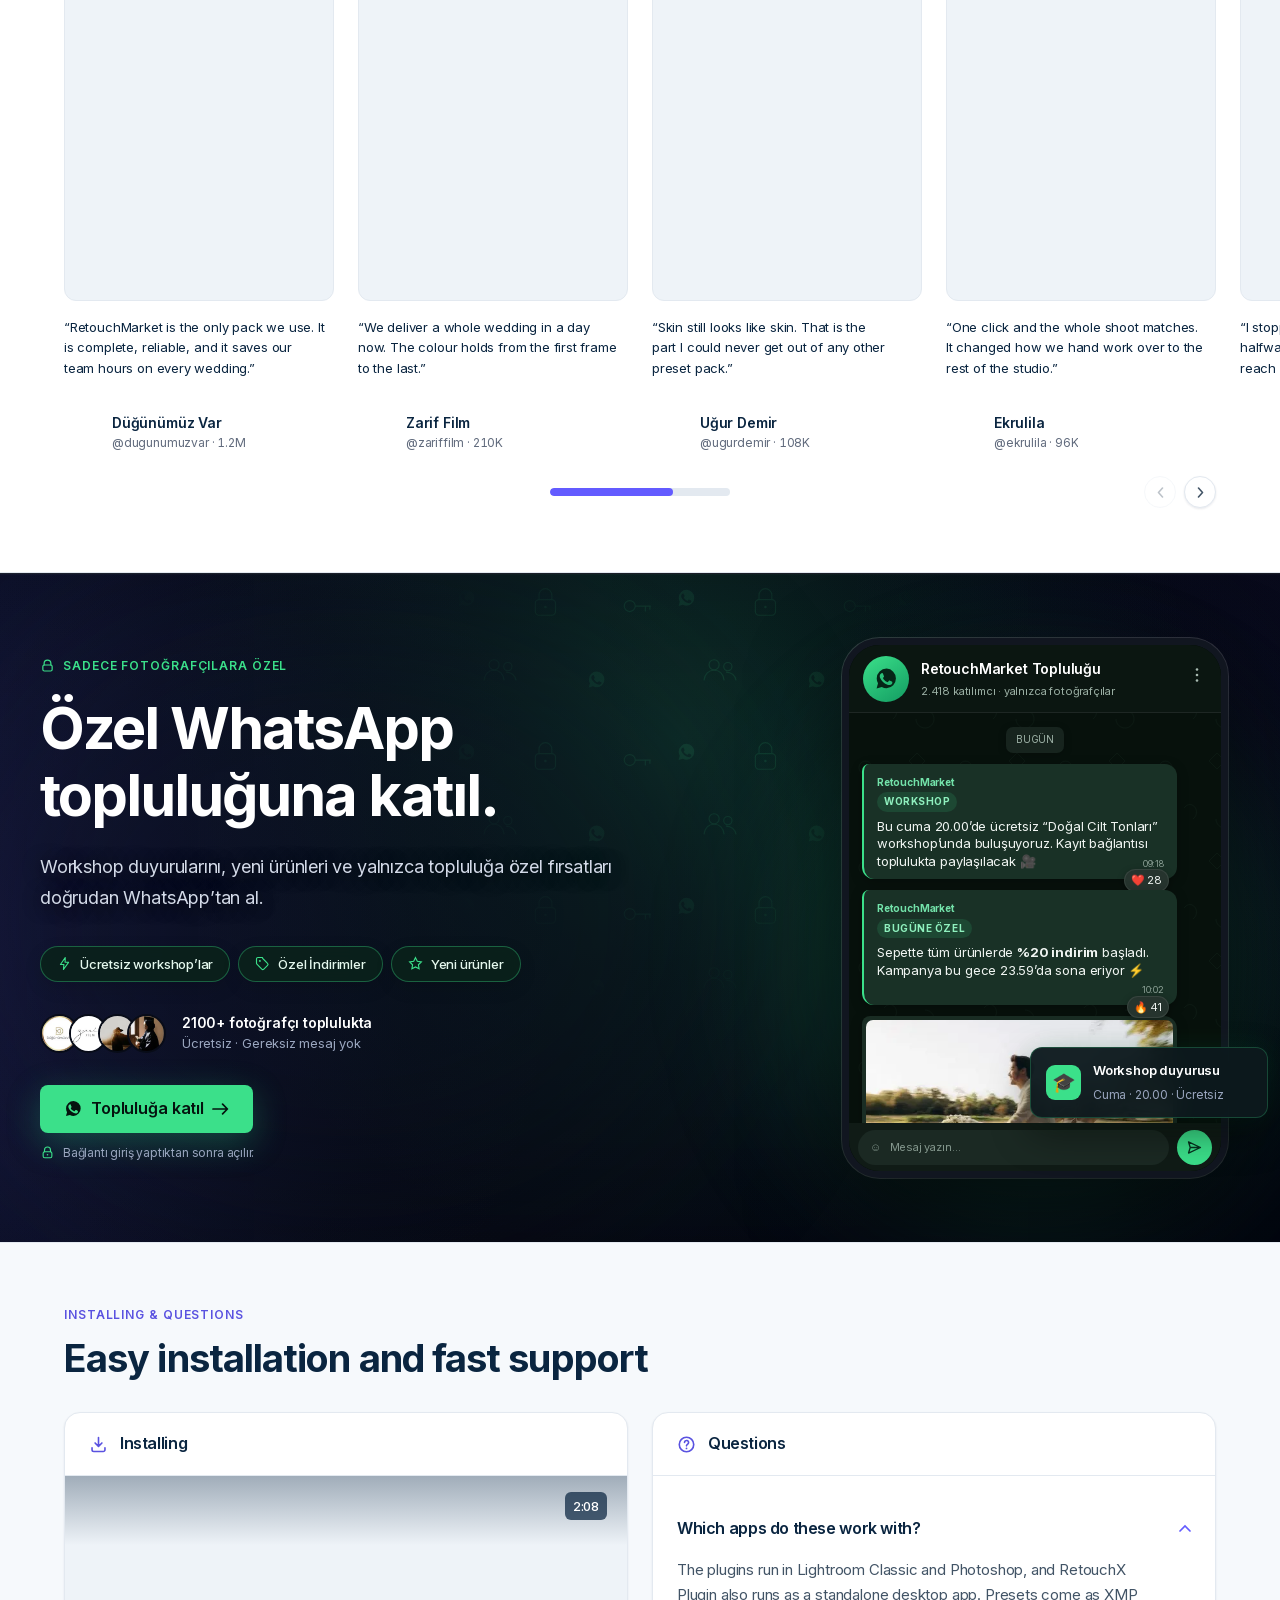
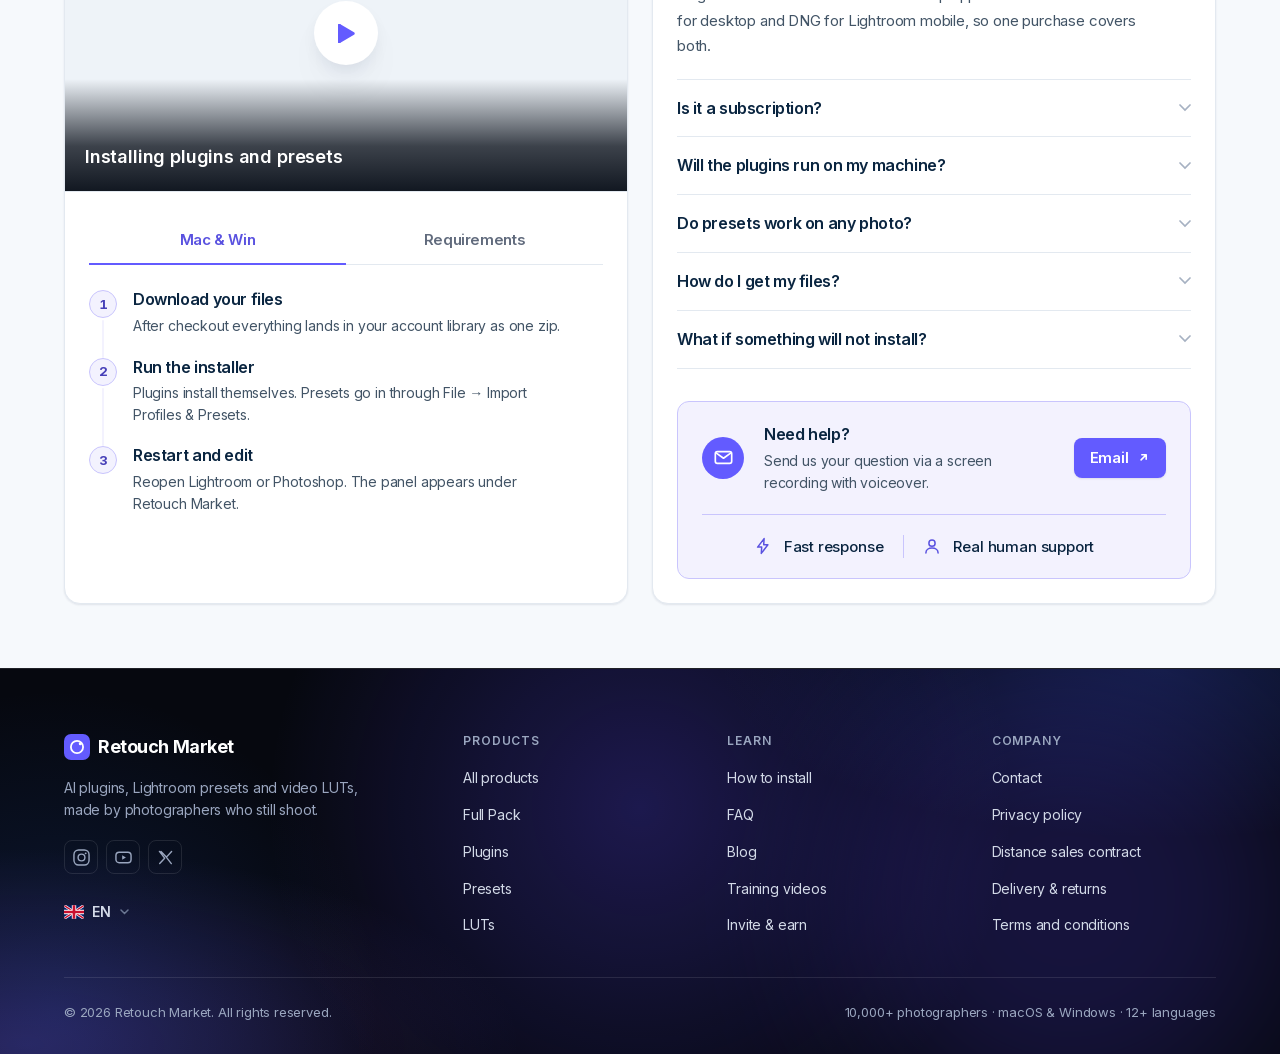
==== commit d4b133bd: "Basket page: a phone, a keyboard, a screen reader, and files that do not arrive What the last two re" ====
--- a/index.html
+++ b/index.html
@@ -4406,6 +4406,19 @@
     background:var(--surface);border-bottom:1px solid var(--border);
     padding:var(--s-3) var(--gutter) var(--s-6);box-shadow:var(--sh-2);
   }
+  /* A phone on its side: the open menu is taller than the window, and it
+     hangs from the bar, so scrolling the page cannot bring the rest of it
+     up. It scrolls itself there instead, and the language list opens upward
+     to stay inside it. Only in a short window — in an upright one the list
+     opens downward past the panel's edge, and a panel that clips would cut
+     it off. */
+  @media (max-height:520px){
+    .nav__panel.is-on{
+      max-height:calc(100vh - var(--nav-h));max-height:calc(100dvh - var(--nav-h));
+      overflow-y:auto;overscroll-behavior:contain;
+    }
+    .nav__panel .langpick__menu{top:auto;bottom:calc(100% + 6px)}
+  }
   .nav__panel a{display:block;padding:var(--s-3) 0;font-size:var(--fs-5);font-weight:var(--fw-medium);color:var(--fg-body);border-bottom:1px solid var(--border)}
   .nav__panel .btn{width:100%;margin-top:var(--s-5)}
   /* mobile order: image, then headline, then button — the sample photo is
@@ -4540,8 +4553,8 @@
           <span class="langpick__flag"><svg class="flag" viewBox="0 0 30 20" aria-hidden="true"><rect width="30" height="20" fill="#012169"/><path d="M0 0l30 20M30 0L0 20" stroke="#fff" stroke-width="4"/><path d="M0 0l30 20M30 0L0 20" stroke="#C8102E" stroke-width="2"/><path d="M15 0v20M0 10h30" stroke="#fff" stroke-width="6.6"/><path d="M15 0v20M0 10h30" stroke="#C8102E" stroke-width="4"/></svg></span><span class="langpick__code">EN</span><svg class="chev" width="9" height="6" viewBox="0 0 9 6" fill="none" aria-hidden="true"><path d="M1 1l3.5 3.5L8 1" stroke="currentColor" stroke-width="1.5" stroke-linecap="round"/></svg>
         </button>
         <div class="langpick__menu" id="langMenuPanel" role="menu" hidden>
-          <button type="button" role="menuitemradio" data-lang="tr" aria-current="false"><svg class="flag" viewBox="0 0 30 20" aria-hidden="true"><rect width="30" height="20" fill="#E30A17"/><circle cx="12" cy="10" r="5" fill="#fff"/><circle cx="13.6" cy="10" r="4" fill="#E30A17"/><path d="M19.5 7.4l.61 1.76 1.86.04-1.48 1.12.54 1.78-1.53-1.06-1.53 1.06.54-1.78-1.48-1.12 1.86-.04z" fill="#fff"/></svg>Türkçe<svg class="langpick__check" width="12" height="10" viewBox="0 0 12 10" fill="none" aria-hidden="true"><path d="M1 5l3.4 3.4L11 1.6" stroke="currentColor" stroke-width="1.8" stroke-linecap="round" stroke-linejoin="round"/></svg></button>
-          <button type="button" role="menuitemradio" data-lang="en" aria-current="true"><svg class="flag" viewBox="0 0 30 20" aria-hidden="true"><rect width="30" height="20" fill="#012169"/><path d="M0 0l30 20M30 0L0 20" stroke="#fff" stroke-width="4"/><path d="M0 0l30 20M30 0L0 20" stroke="#C8102E" stroke-width="2"/><path d="M15 0v20M0 10h30" stroke="#fff" stroke-width="6.6"/><path d="M15 0v20M0 10h30" stroke="#C8102E" stroke-width="4"/></svg>English<svg class="langpick__check" width="12" height="10" viewBox="0 0 12 10" fill="none" aria-hidden="true"><path d="M1 5l3.4 3.4L11 1.6" stroke="currentColor" stroke-width="1.8" stroke-linecap="round" stroke-linejoin="round"/></svg></button>
+          <button type="button" role="menuitemradio" data-lang="tr" aria-checked="false" aria-current="false"><svg class="flag" viewBox="0 0 30 20" aria-hidden="true"><rect width="30" height="20" fill="#E30A17"/><circle cx="12" cy="10" r="5" fill="#fff"/><circle cx="13.6" cy="10" r="4" fill="#E30A17"/><path d="M19.5 7.4l.61 1.76 1.86.04-1.48 1.12.54 1.78-1.53-1.06-1.53 1.06.54-1.78-1.48-1.12 1.86-.04z" fill="#fff"/></svg>Türkçe<svg class="langpick__check" width="12" height="10" viewBox="0 0 12 10" fill="none" aria-hidden="true"><path d="M1 5l3.4 3.4L11 1.6" stroke="currentColor" stroke-width="1.8" stroke-linecap="round" stroke-linejoin="round"/></svg></button>
+          <button type="button" role="menuitemradio" data-lang="en" aria-checked="true" aria-current="true"><svg class="flag" viewBox="0 0 30 20" aria-hidden="true"><rect width="30" height="20" fill="#012169"/><path d="M0 0l30 20M30 0L0 20" stroke="#fff" stroke-width="4"/><path d="M0 0l30 20M30 0L0 20" stroke="#C8102E" stroke-width="2"/><path d="M15 0v20M0 10h30" stroke="#fff" stroke-width="6.6"/><path d="M15 0v20M0 10h30" stroke="#C8102E" stroke-width="4"/></svg>English<svg class="langpick__check" width="12" height="10" viewBox="0 0 12 10" fill="none" aria-hidden="true"><path d="M1 5l3.4 3.4L11 1.6" stroke="currentColor" stroke-width="1.8" stroke-linecap="round" stroke-linejoin="round"/></svg></button>
         </div>
       </div>
   </div>
@@ -5014,8 +5027,8 @@
             <svg class="chev" width="9" height="6" viewBox="0 0 9 6" fill="none" aria-hidden="true"><path d="M1 1l3.5 3.5L8 1" stroke="currentColor" stroke-width="1.5" stroke-linecap="round"/></svg>
           </button>
           <div class="sort__menu" id="sortMenu" role="menu" aria-label="Sort by" hidden>
-            <button type="button" role="menuitemradio" data-sort="popular" aria-current="true">Popular</button>
-            <button type="button" role="menuitemradio" data-sort="added" aria-current="false">Newest</button>
+            <button type="button" role="menuitemradio" data-sort="popular" aria-checked="true" aria-current="true">Popular</button>
+            <button type="button" role="menuitemradio" data-sort="added" aria-checked="false" aria-current="false">Newest</button>
           </div>
         </div>
       </div>
@@ -6350,8 +6363,8 @@
           <span class="langpick__flag"><svg class="flag" viewBox="0 0 30 20" aria-hidden="true"><rect width="30" height="20" fill="#012169"/><path d="M0 0l30 20M30 0L0 20" stroke="#fff" stroke-width="4"/><path d="M0 0l30 20M30 0L0 20" stroke="#C8102E" stroke-width="2"/><path d="M15 0v20M0 10h30" stroke="#fff" stroke-width="6.6"/><path d="M15 0v20M0 10h30" stroke="#C8102E" stroke-width="4"/></svg></span><span class="langpick__code">EN</span><svg class="chev" width="9" height="6" viewBox="0 0 9 6" fill="none" aria-hidden="true"><path d="M1 1l3.5 3.5L8 1" stroke="currentColor" stroke-width="1.5" stroke-linecap="round"/></svg>
         </button>
         <div class="langpick__menu" id="langMenuFoot" role="menu" hidden>
-          <button type="button" role="menuitemradio" data-lang="tr" aria-current="false"><svg class="flag" viewBox="0 0 30 20" aria-hidden="true"><rect width="30" height="20" fill="#E30A17"/><circle cx="12" cy="10" r="5" fill="#fff"/><circle cx="13.6" cy="10" r="4" fill="#E30A17"/><path d="M19.5 7.4l.61 1.76 1.86.04-1.48 1.12.54 1.78-1.53-1.06-1.53 1.06.54-1.78-1.48-1.12 1.86-.04z" fill="#fff"/></svg>Türkçe<svg class="langpick__check" width="12" height="10" viewBox="0 0 12 10" fill="none" aria-hidden="true"><path d="M1 5l3.4 3.4L11 1.6" stroke="currentColor" stroke-width="1.8" stroke-linecap="round" stroke-linejoin="round"/></svg></button>
-          <button type="button" role="menuitemradio" data-lang="en" aria-current="true"><svg class="flag" viewBox="0 0 30 20" aria-hidden="true"><rect width="30" height="20" fill="#012169"/><path d="M0 0l30 20M30 0L0 20" stroke="#fff" stroke-width="4"/><path d="M0 0l30 20M30 0L0 20" stroke="#C8102E" stroke-width="2"/><path d="M15 0v20M0 10h30" stroke="#fff" stroke-width="6.6"/><path d="M15 0v20M0 10h30" stroke="#C8102E" stroke-width="4"/></svg>English<svg class="langpick__check" width="12" height="10" viewBox="0 0 12 10" fill="none" aria-hidden="true"><path d="M1 5l3.4 3.4L11 1.6" stroke="currentColor" stroke-width="1.8" stroke-linecap="round" stroke-linejoin="round"/></svg></button>
+          <button type="button" role="menuitemradio" data-lang="tr" aria-checked="false" aria-current="false"><svg class="flag" viewBox="0 0 30 20" aria-hidden="true"><rect width="30" height="20" fill="#E30A17"/><circle cx="12" cy="10" r="5" fill="#fff"/><circle cx="13.6" cy="10" r="4" fill="#E30A17"/><path d="M19.5 7.4l.61 1.76 1.86.04-1.48 1.12.54 1.78-1.53-1.06-1.53 1.06.54-1.78-1.48-1.12 1.86-.04z" fill="#fff"/></svg>Türkçe<svg class="langpick__check" width="12" height="10" viewBox="0 0 12 10" fill="none" aria-hidden="true"><path d="M1 5l3.4 3.4L11 1.6" stroke="currentColor" stroke-width="1.8" stroke-linecap="round" stroke-linejoin="round"/></svg></button>
+          <button type="button" role="menuitemradio" data-lang="en" aria-checked="true" aria-current="true"><svg class="flag" viewBox="0 0 30 20" aria-hidden="true"><rect width="30" height="20" fill="#012169"/><path d="M0 0l30 20M30 0L0 20" stroke="#fff" stroke-width="4"/><path d="M0 0l30 20M30 0L0 20" stroke="#C8102E" stroke-width="2"/><path d="M15 0v20M0 10h30" stroke="#fff" stroke-width="6.6"/><path d="M15 0v20M0 10h30" stroke="#C8102E" stroke-width="4"/></svg>English<svg class="langpick__check" width="12" height="10" viewBox="0 0 12 10" fill="none" aria-hidden="true"><path d="M1 5l3.4 3.4L11 1.6" stroke="currentColor" stroke-width="1.8" stroke-linecap="round" stroke-linejoin="round"/></svg></button>
         </div>
       </div>
       </div>
@@ -6492,8 +6505,12 @@
     /* The basket is kept where the basket page can read it — rm-cart.js, one
        entry in localStorage — so what goes in here is there when you get to
        the basket, and what was taken out there is gone when you come back.
-       Without it the page works as it always did and forgets when you leave. */
-    var Kept = window.RMCart || null, quiet = false;
+       Without it the page works as it always did and forgets when you leave.
+       (An older copy of the file, kept by a browser for a few minutes after
+       the page has changed, counts as no file — better than stopping half
+       way down this script.) */
+    var Kept = window.RMCart && typeof window.RMCart.load === 'function' && typeof window.RMCart.write === 'function'
+      ? window.RMCart : null, quiet = false;
     function covered(name){ return !!bundle && bundle.packs.indexOf(name) > -1; }
     function size(){
       var n = 0, k;
@@ -6537,11 +6554,17 @@
     function same(a, b){
       return a.length === b.length && a.every(function(x, i){ return x === b[i]; });
     }
+    /* The first reading always draws, even when it finds what the page
+       already has — nothing. The count in the bar is written before the
+       first paint from what is kept as it is kept; if that turns out to be
+       names the catalogue no longer has, this is what puts the bar right. */
+    var synced = false;
     function sync(){
       if(!Kept) return;
       var kept = Kept.load();
-      if(same(kept.items, loose()) &&
+      if(synced && same(kept.items, loose()) &&
          same(kept.bundle ? kept.bundle.packs : [], bundle ? bundle.packs : [])) return;
+      synced = true;
       singles = {};
       kept.items.forEach(function(name){ singles[name] = true; });
       bundle = kept.bundle ? { label: kept.bundle.label, packs: kept.bundle.packs.slice() } : null;
@@ -8504,6 +8527,7 @@
       pick.querySelectorAll('.langpick__menu button').forEach(function(opt){
         var on = opt.getAttribute('data-lang') === code;
         opt.setAttribute('aria-current', String(on));
+        opt.setAttribute('aria-checked', String(on));   /* what a radio in a menu is asked: which one is chosen */
         if(on){
           pick.querySelector('.langpick__flag').innerHTML = opt.querySelector('.flag').outerHTML;
           pick.querySelector('.langpick__code').textContent = code.toUpperCase();
@@ -8550,7 +8574,12 @@
   document.addEventListener('click', langCloseAll);
   document.addEventListener('keydown', function(e){
     if(e.key !== 'Escape') return;
+    /* a list closed from inside takes the keyboard with it: it goes back to
+       the button that opened the list */
+    var open = document.querySelector('.langpick__btn[aria-expanded="true"]');
+    var inside = open && open.parentNode.contains(document.activeElement);
     langCloseAll();
+    if(inside) open.focus();
     if(sBar.classList.contains('is-on')) searchOpen(false);
   });
 
@@ -8680,7 +8709,7 @@
      whenever another tab changes it. */
   Cart.sync();
   window.addEventListener('pageshow', function(e){ if(e.persisted) Cart.sync(); });
-  if(window.RMCart) window.RMCart.watch(function(){ Cart.sync(); });
+  if(window.RMCart && typeof window.RMCart.watch === 'function') window.RMCart.watch(function(){ Cart.sync(); });
 
   /* ---- the shelf is twelve deep ----
      Three across and four down is the shelf; anything past that waits
@@ -8770,6 +8799,7 @@
         opt.addEventListener('click', function(){
           menu.querySelectorAll('button').forEach(function(x){
             x.setAttribute('aria-current', String(x === opt));
+            x.setAttribute('aria-checked', String(x === opt));
           });
           if(now) now.textContent = opt.textContent.trim();
           pick(opt);
